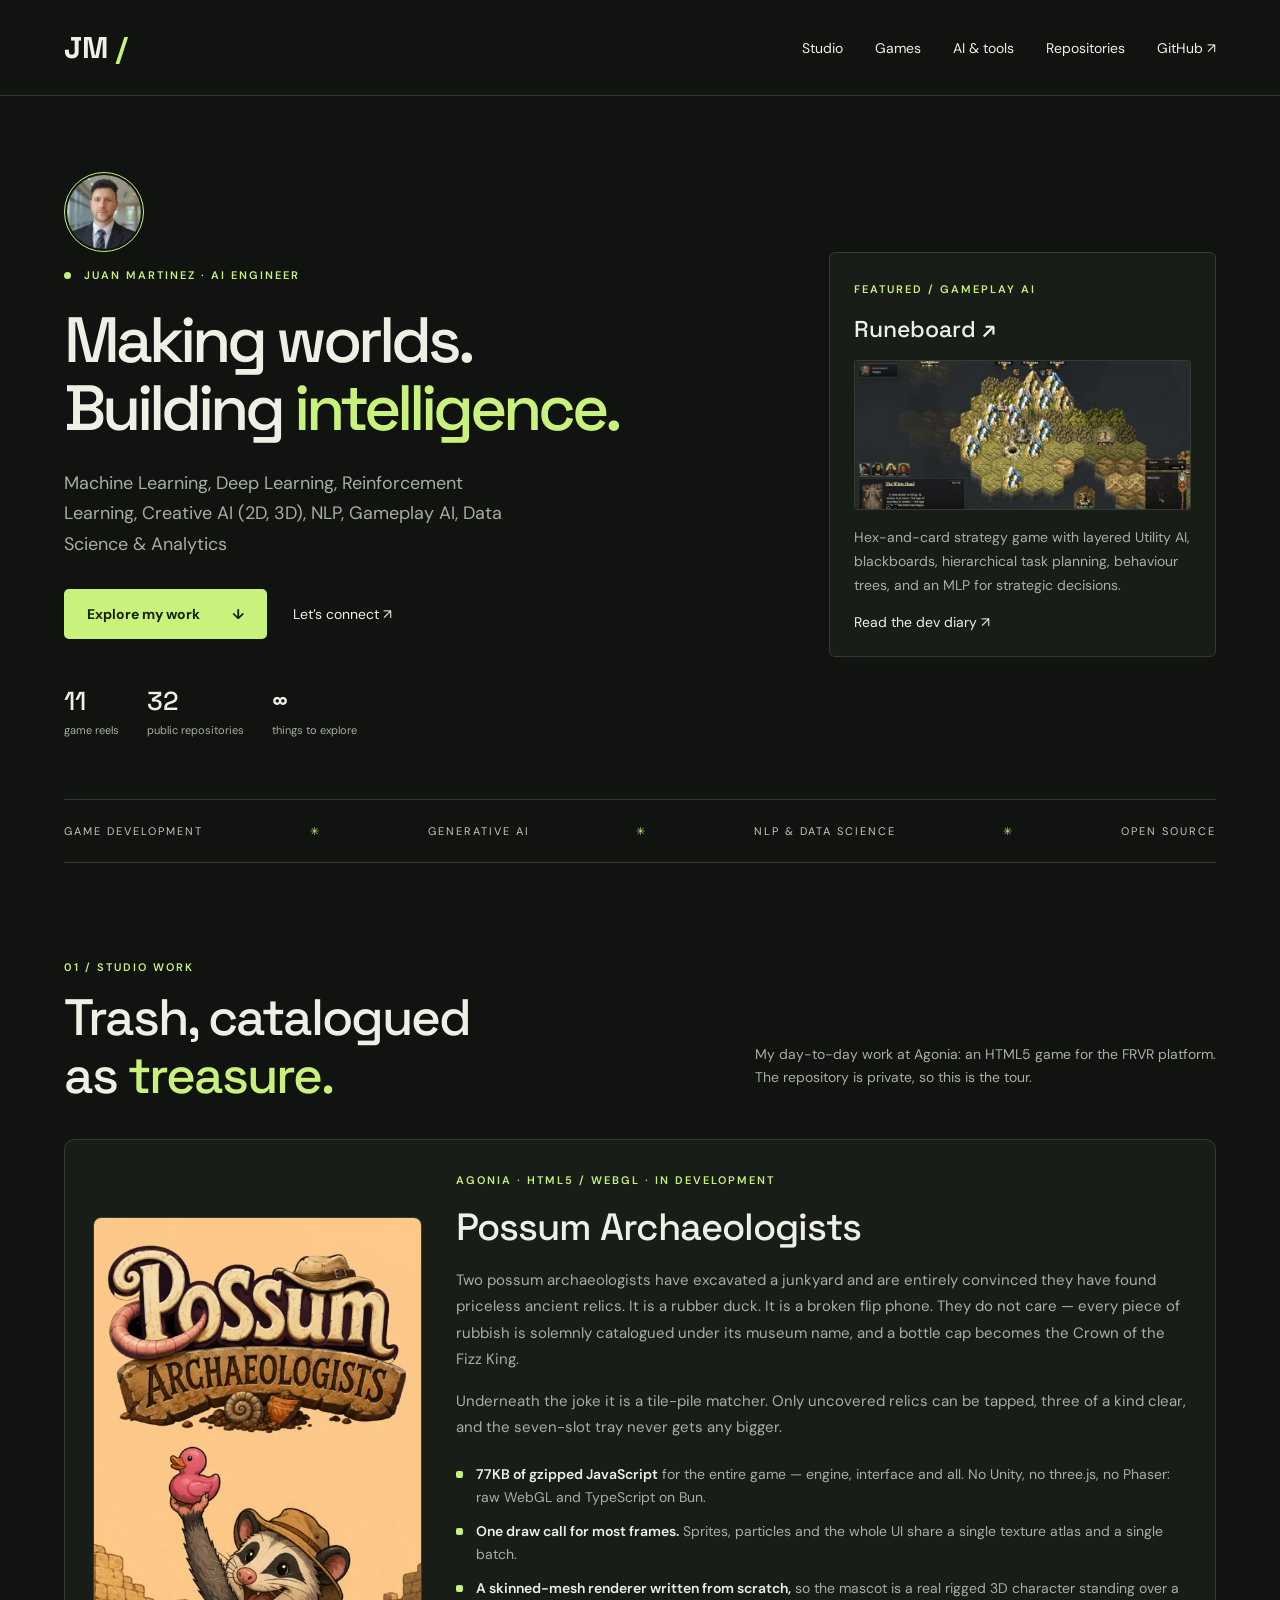
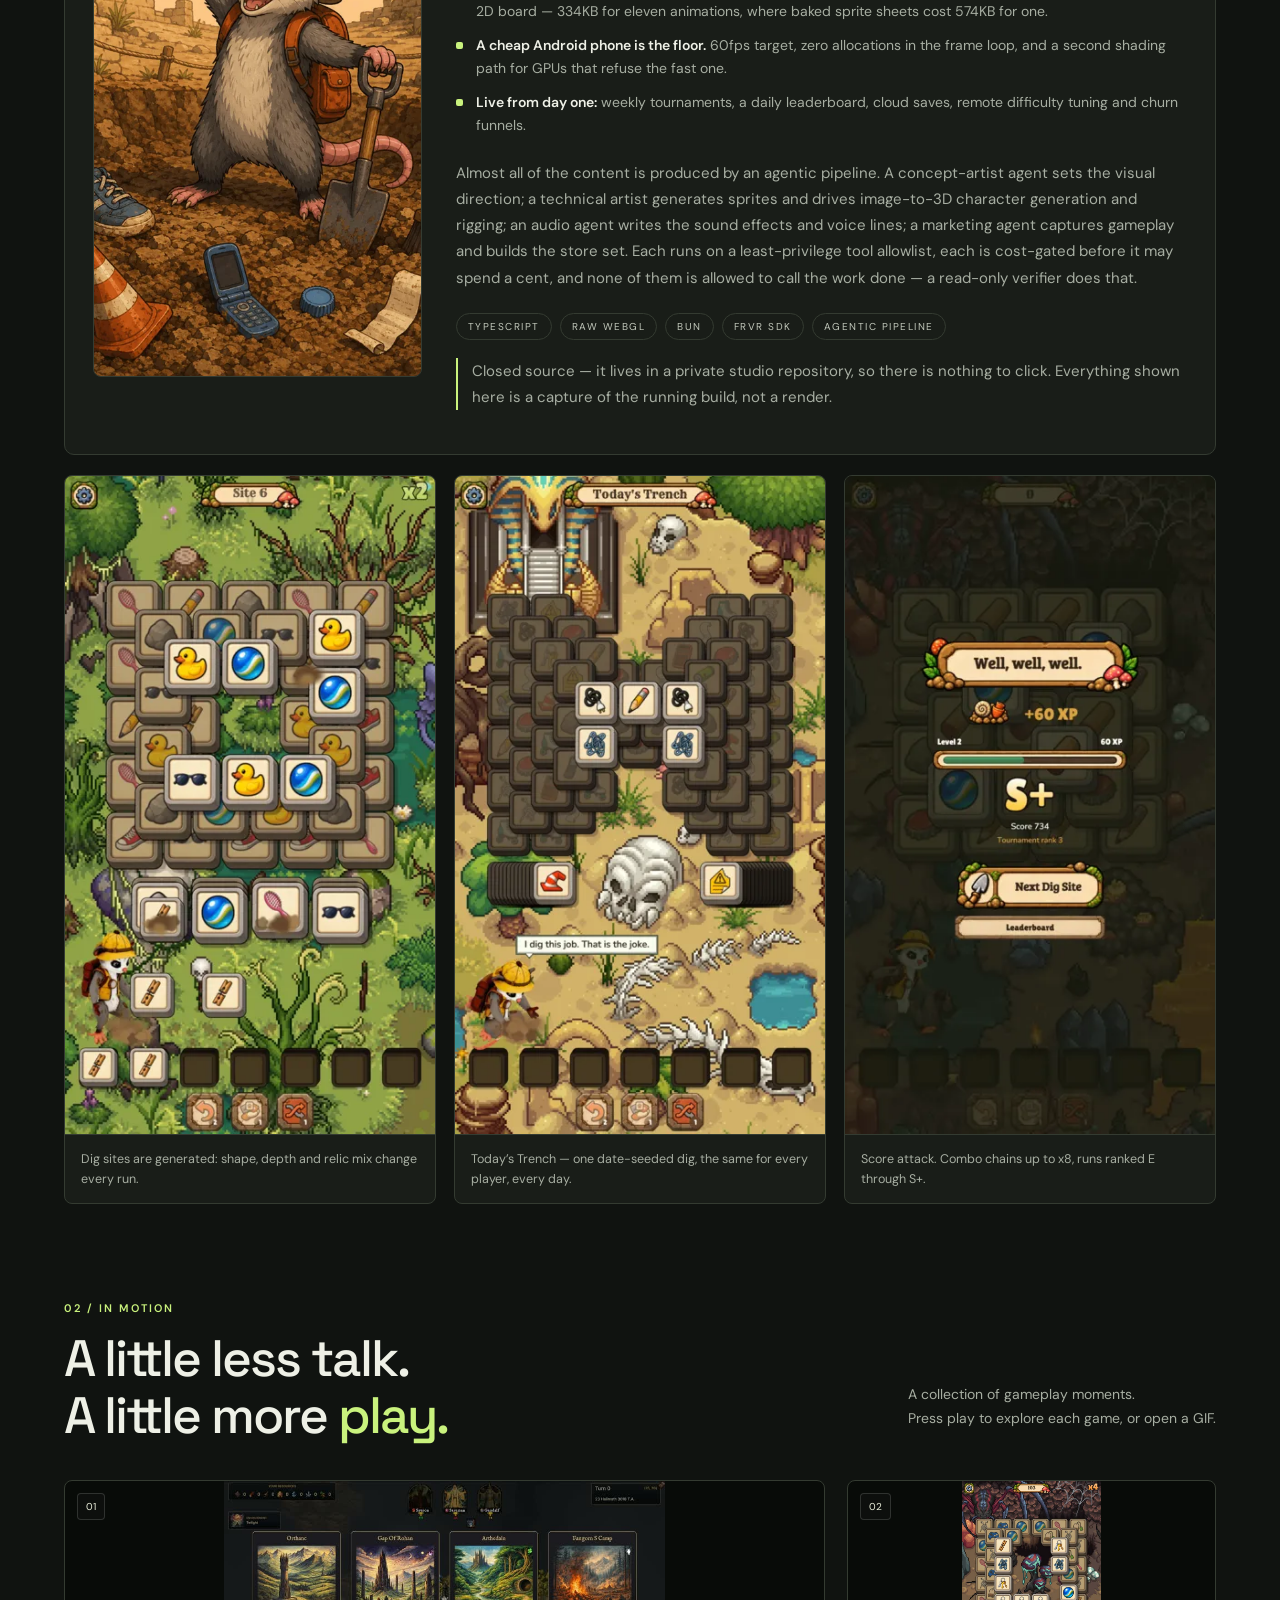
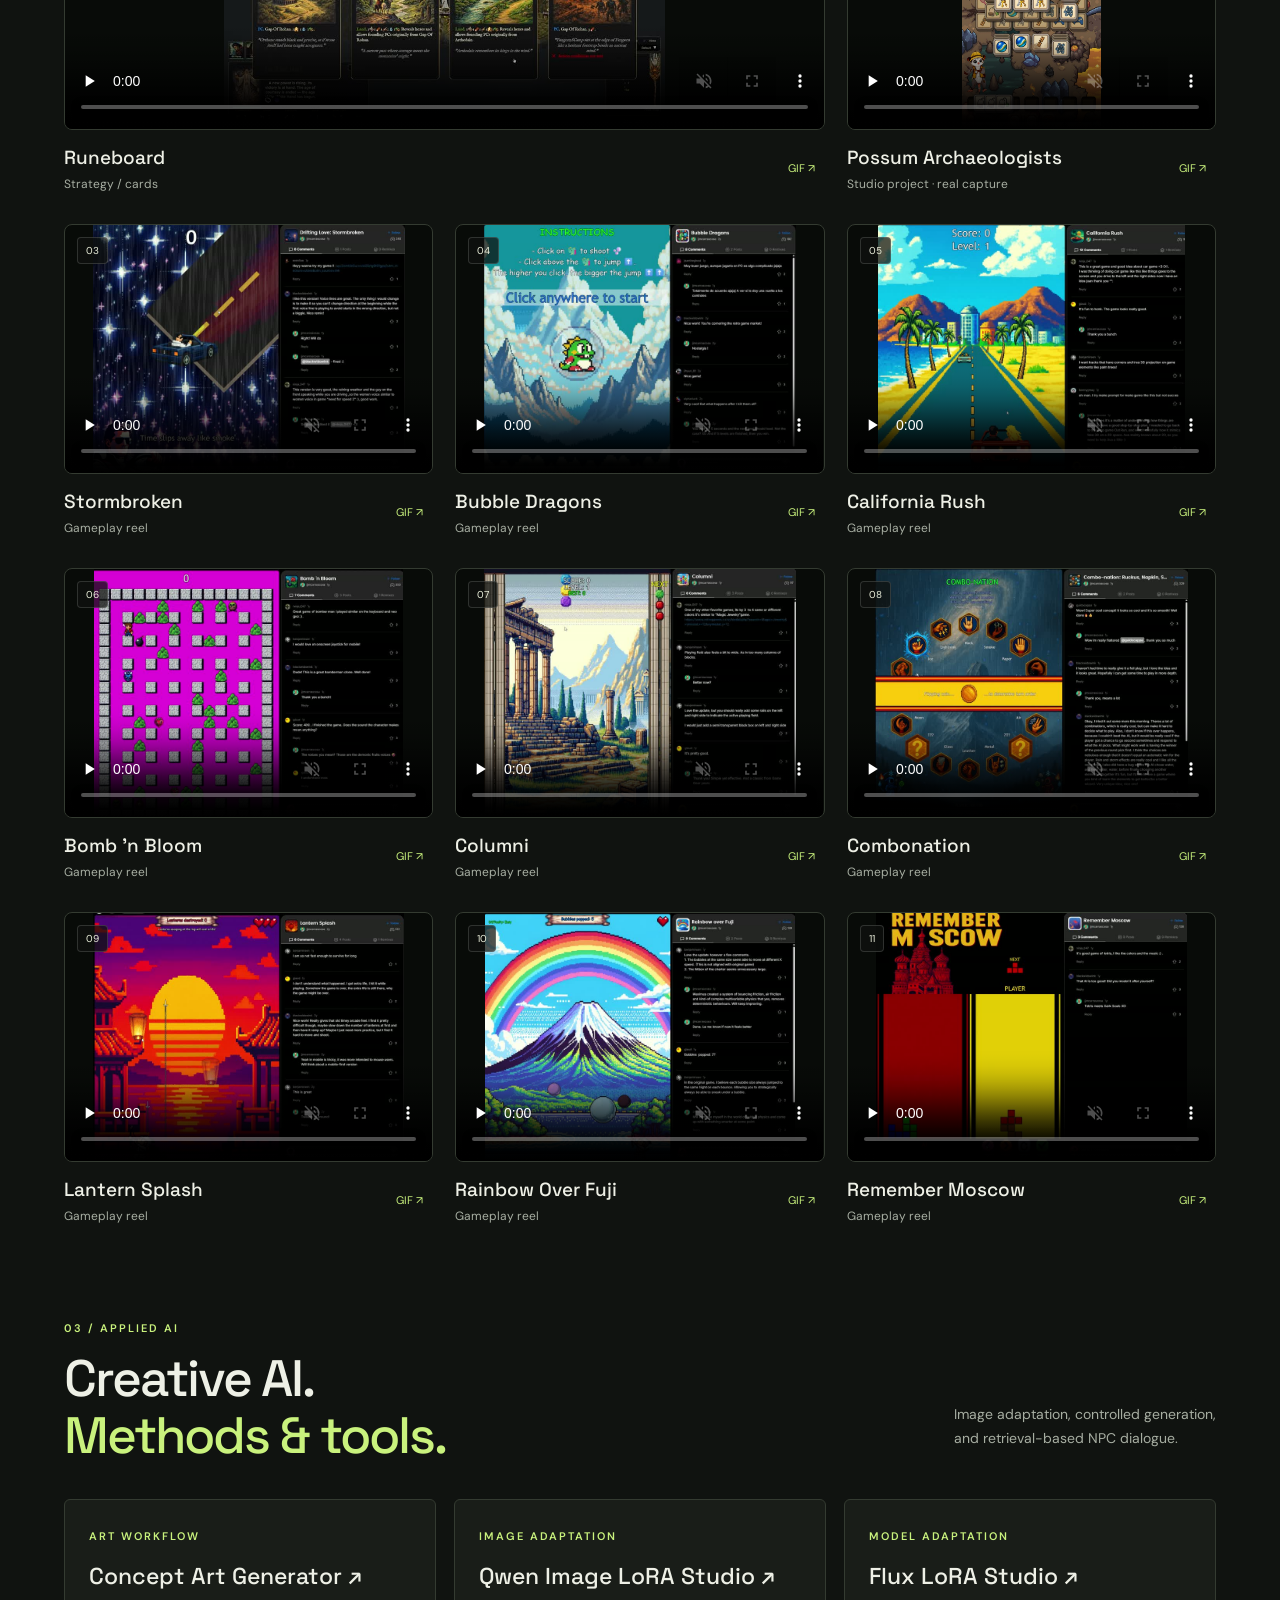
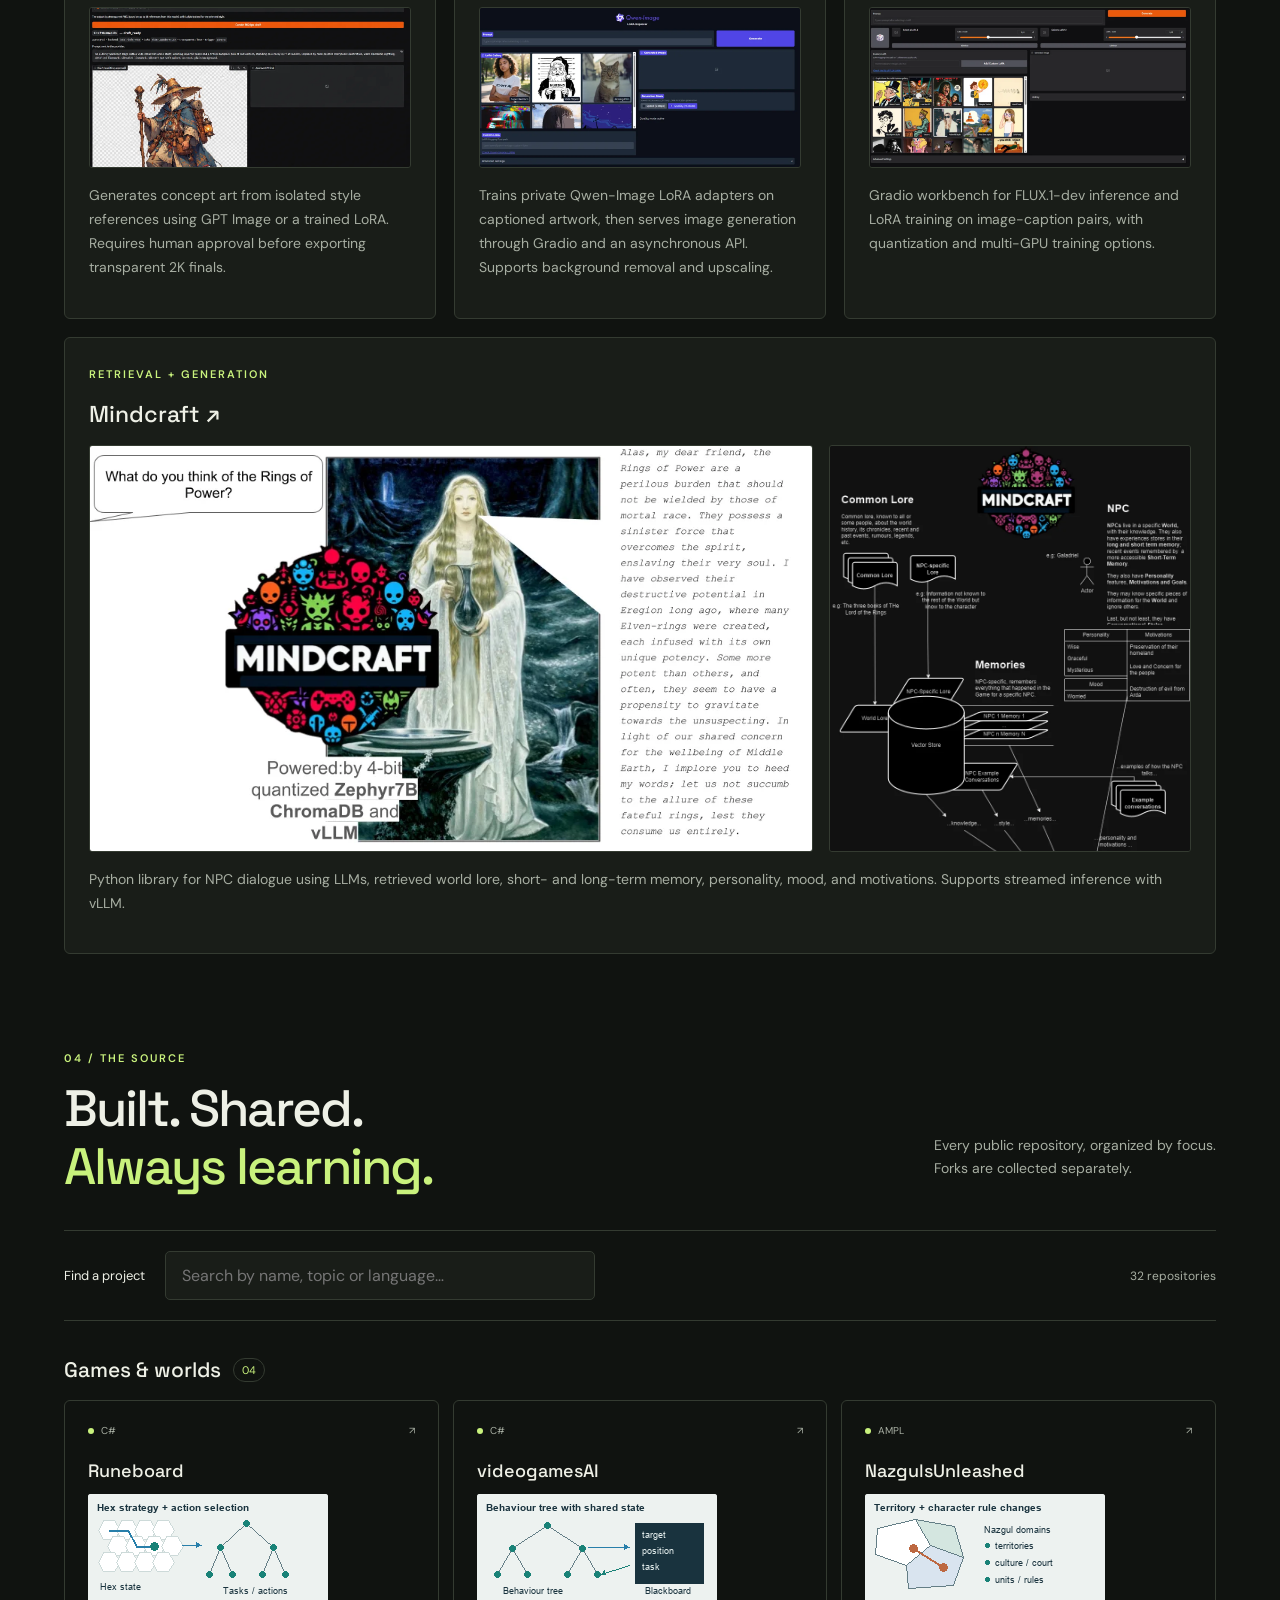
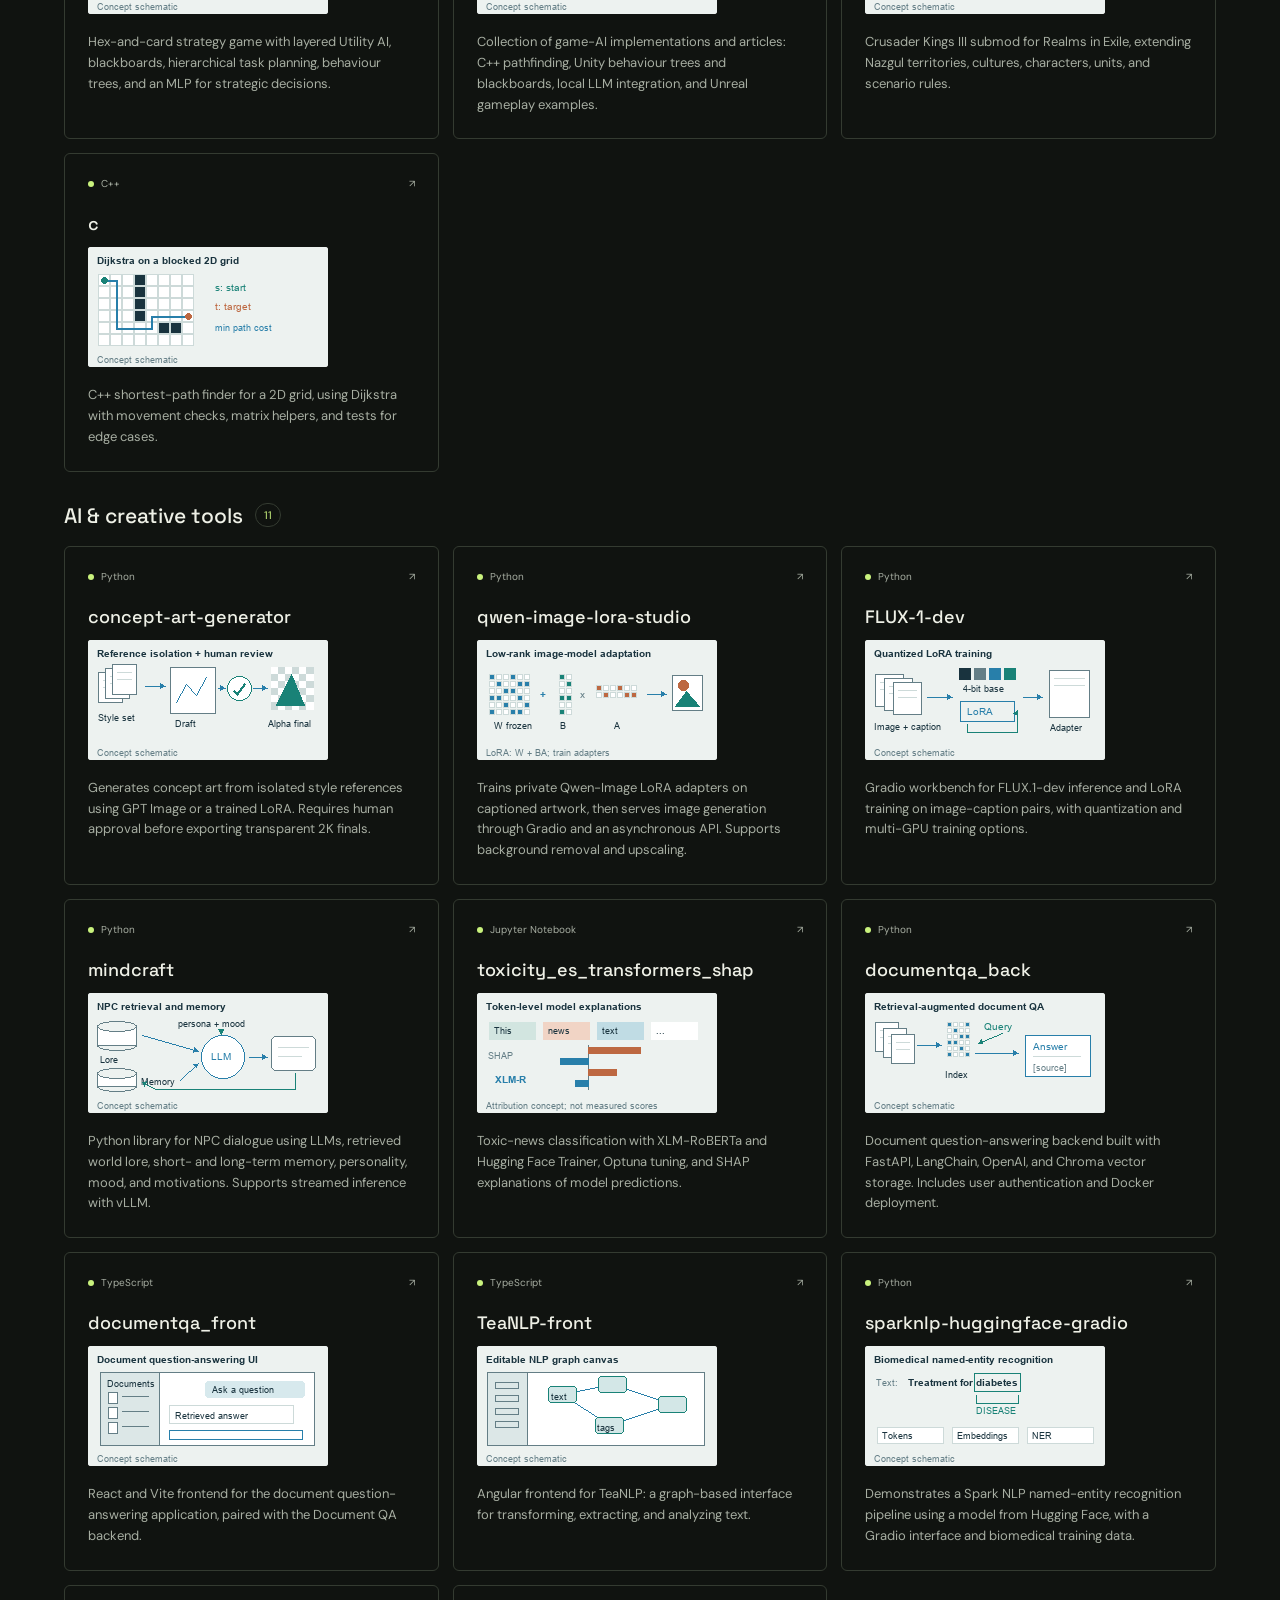
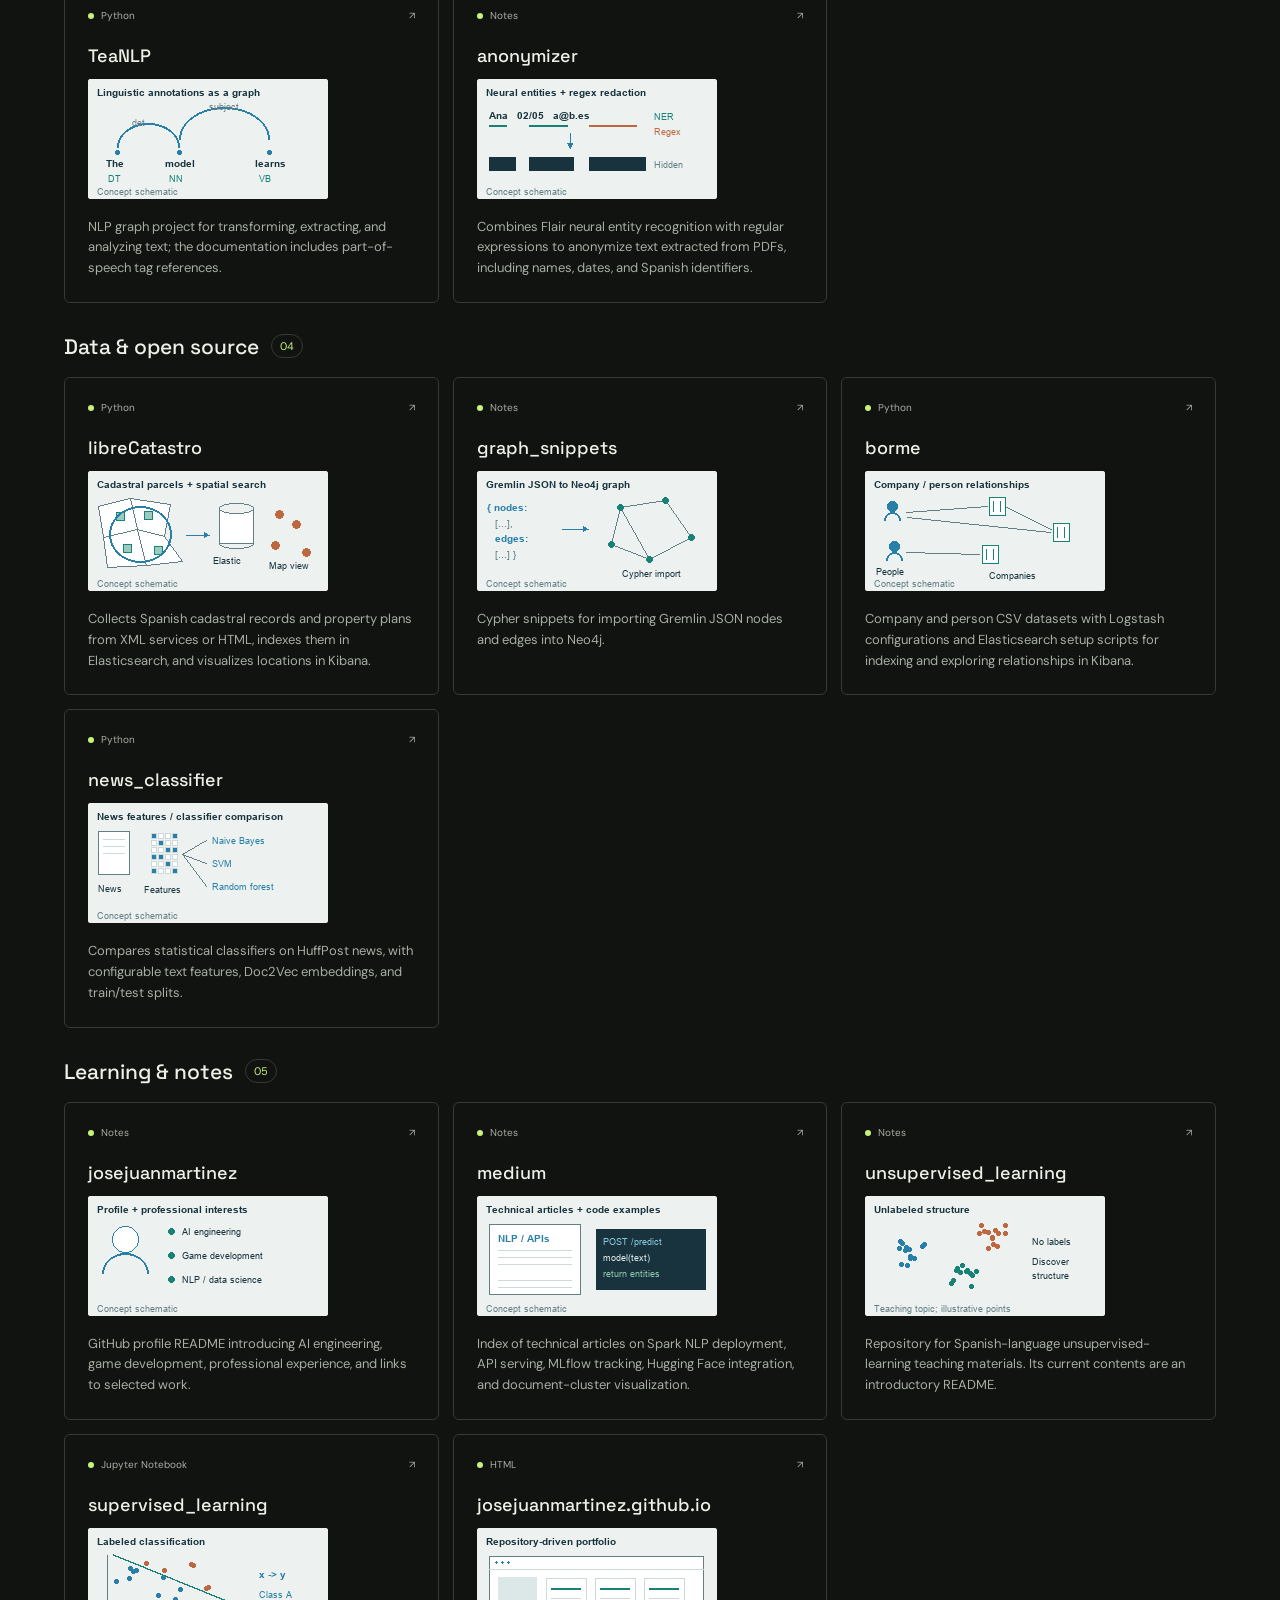
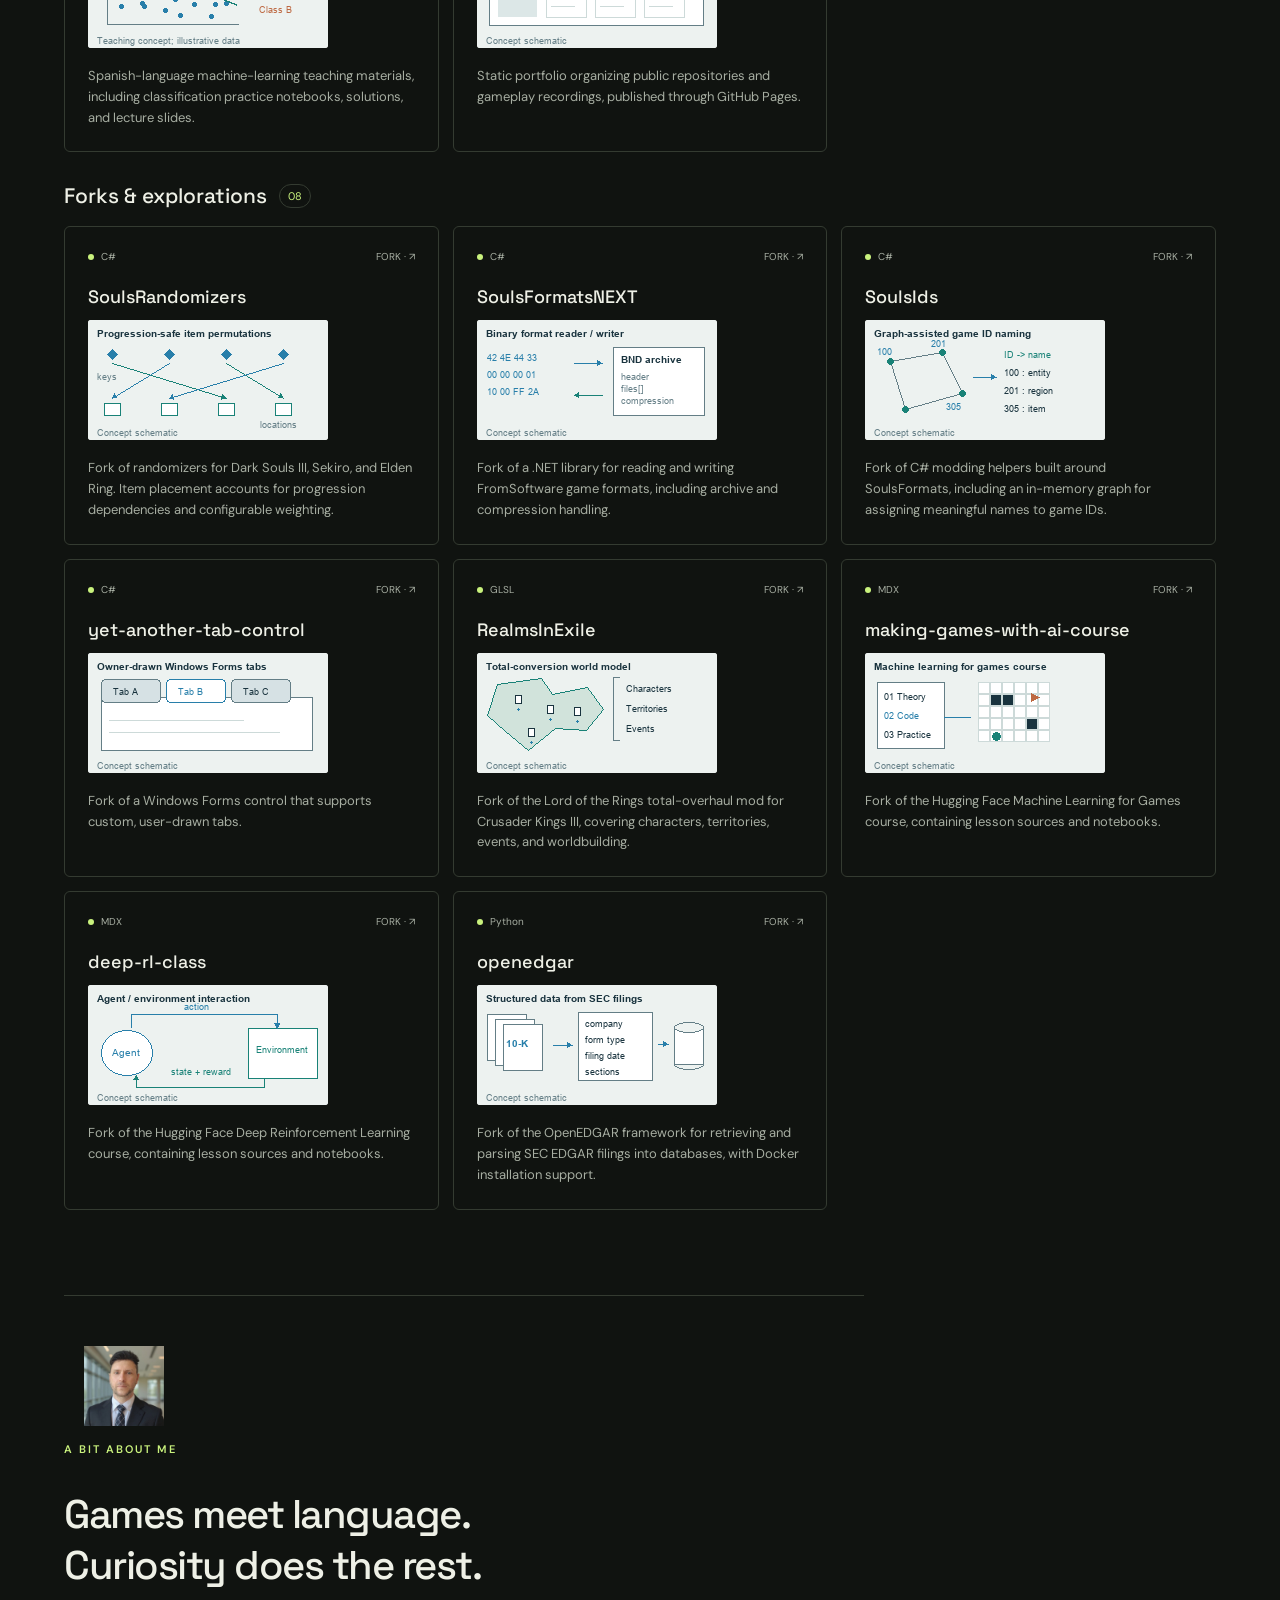
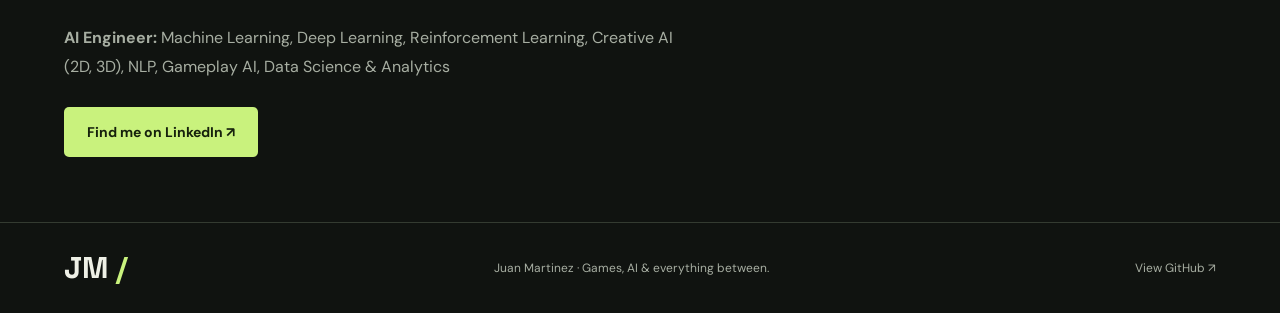
==== index.html @ 88c2027c "Show real captures on the Creative AI cards Replace the 240x120 schematics on the four featured card" ====
<!doctype html><html lang="en"><head><meta charset="utf-8"><meta name="viewport" content="width=device-width,initial-scale=1"><title>Juan Martinez — Games, AI & Creative Tools</title><meta name="description" content="Explore Juan Martinez’s games, AI tools, NLP experiments and open-source projects. Gameplay reels and the complete public repository collection."><meta property="og:title" content="Juan Martinez — Games, AI & Creative Tools"><meta property="og:description" content="Playable ideas. Intelligent systems. A collection of games and open-source experiments."><meta property="og:type" content="website"><meta property="og:url" content="https://josejuanmartinez.github.io/"><meta name="theme-color" content="#101310"><link rel="stylesheet" href="style.css?v=e84e62497d9a"></head><body><a class="skip" href="#main">Skip to content</a><header><a class="wordmark" href="#">JM<span> / </span></a><nav aria-label="Main navigation"><a href="#studio">Studio</a><a href="#games">Games</a><a href="#ai">AI & tools</a><a href="#repositories">Repositories</a><a href="https://github.com/josejuanmartinez">GitHub ↗</a></nav></header><main id="main"><section class="hero"><div class="hero-copy"><img class="hero-portrait" src="assets/juan.jpg" alt="Juan Martinez" width="80" height="80" style="width:80px;height:80px;max-width:80px;object-fit:cover;border-radius:50%" fetchpriority="high"><p class="eyebrow"><span class="dot"></span> JUAN MARTINEZ · AI ENGINEER</p><h1>Making worlds.<br>Building <em>intelligence.</em></h1><p class="intro">Machine Learning, Deep Learning, Reinforcement Learning, Creative AI (2D, 3D), NLP, Gameplay AI, Data Science &amp; Analytics</p><div class="hero-links"><a class="button" href="#games">Explore my work <span>↓</span></a><a class="text-link" href="https://www.linkedin.com/in/jjmcarrascosa/">Let’s connect ↗</a></div><div class="stats"><span><strong>11</strong> game reels</span><span><strong>32</strong> public repositories</span><span><strong>∞</strong> things to explore</span></div></div><a class="hero-project" href="https://josejuanmartinez.github.io/Runeboard/"><span class="eyebrow">FEATURED / GAMEPLAY AI</span><h3>Runeboard &#8599;</h3><img class="project-shot" src="assets/runeboard-featured.jpg" alt="A Runeboard campaign in progress: Orthanc and the mountains of Isengard on the hex map, with the leader journal open" width="800" height="375" style="width:100%;height:150px;max-width:100%;object-fit:cover" loading="lazy"><p>Hex-and-card strategy game with layered Utility AI, blackboards, hierarchical task planning, behaviour trees, and an MLP for strategic decisions.</p><span class="text-link">Read the dev diary &#8599;</span></a></section><div class="ticker" aria-label="Areas of work">GAME DEVELOPMENT <span>✳</span> GENERATIVE AI <span>✳</span> NLP & DATA SCIENCE <span>✳</span> OPEN SOURCE</div><section id="studio"><div class="section-heading"><div><p class="eyebrow">01 / STUDIO WORK</p><h2>Trash, catalogued<br>as <em>treasure.</em></h2></div><p>My day-to-day work at Agonia: an HTML5 game for the FRVR platform.<br>The repository is private, so this is the tour.</p></div><article class="showcase"><img class="showcase-art" src="assets/possumarch-key.webp" alt="Possum Archaeologists key art: a possum in a safari hat holds up a rubber duck beside a shovel in an excavated junkyard" width="640" height="1138" loading="lazy"><div class="showcase-copy"><span class="eyebrow">AGONIA · HTML5 / WEBGL · IN DEVELOPMENT</span><h3>Possum Archaeologists</h3><p>Two possum archaeologists have excavated a junkyard and are entirely convinced they have found priceless ancient relics. It is a rubber duck. It is a broken flip phone. They do not care — every piece of rubbish is solemnly catalogued under its museum name, and a bottle cap becomes the Crown of the Fizz King.</p><p>Underneath the joke it is a tile-pile matcher. Only uncovered relics can be tapped, three of a kind clear, and the seven-slot tray never gets any bigger.</p><ul class="showcase-list"><li><strong>77KB of gzipped JavaScript</strong> for the entire game — engine, interface and all. No Unity, no three.js, no Phaser: raw WebGL and TypeScript on Bun.</li><li><strong>One draw call for most frames.</strong> Sprites, particles and the whole UI share a single texture atlas and a single batch.</li><li><strong>A skinned-mesh renderer written from scratch,</strong> so the mascot is a real rigged 3D character standing over a 2D board — 334KB for eleven animations, where baked sprite sheets cost 574KB for one.</li><li><strong>A cheap Android phone is the floor.</strong> 60fps target, zero allocations in the frame loop, and a second shading path for GPUs that refuse the fast one.</li><li><strong>Live from day one:</strong> weekly tournaments, a daily leaderboard, cloud saves, remote difficulty tuning and churn funnels.</li></ul><p>Almost all of the content is produced by an agentic pipeline. A concept-artist agent sets the visual direction; a technical artist generates sprites and drives image-to-3D character generation and rigging; an audio agent writes the sound effects and voice lines; a marketing agent captures gameplay and builds the store set. Each runs on a least-privilege tool allowlist, each is cost-gated before it may spend a cent, and none of them is allowed to call the work done — a read-only verifier does that.</p><div class="tag-row"><span>TYPESCRIPT</span><span>RAW WEBGL</span><span>BUN</span><span>FRVR SDK</span><span>AGENTIC PIPELINE</span></div><p class="showcase-note">Closed source — it lives in a private studio repository, so there is nothing to click. Everything shown here is a capture of the running build, not a render.</p></div></article><div class="shot-row"><figure class="shot"><img src="assets/possumarch-board.webp" alt="Dig sites are generated: shape, depth and relic mix change every run." width="405" height="720" loading="lazy"><figcaption>Dig sites are generated: shape, depth and relic mix change every run.</figcaption></figure><figure class="shot"><img src="assets/possumarch-trench.webp" alt="Today’s Trench — one date-seeded dig, the same for every player, every day." width="405" height="720" loading="lazy"><figcaption>Today’s Trench — one date-seeded dig, the same for every player, every day.</figcaption></figure><figure class="shot"><img src="assets/possumarch-win.webp" alt="Score attack. Combo chains up to x8, runs ranked E through S+." width="405" height="720" loading="lazy"><figcaption>Score attack. Combo chains up to x8, runs ranked E through S+.</figcaption></figure></div></section><section id="games"><div class="section-heading"><div><p class="eyebrow">02 / IN MOTION</p><h2>A little less talk.<br>A little more <em>play.</em></h2></div><p>A collection of gameplay moments.<br>Press play to explore each game, or open a GIF.</p></div><div class="game-grid"><article class="game-card"><div class="game-media"><video controls muted loop playsinline preload="none" poster="assets/runeboard.jpg" aria-label="Runeboard gameplay"><source src="assets/runeboard.mp4" type="video/mp4"></video><span class="game-number">01</span></div><div class="game-caption"><div><h3>Runeboard</h3><p>Strategy / cards</p></div><a href="assets/runeboard.gif" aria-label="Open Runeboard animated GIF">GIF ↗</a></div></article><article class="game-card"><div class="game-media"><video controls muted loop playsinline preload="none" poster="assets/possum_archaeologists.jpg" aria-label="Possum Archaeologists gameplay"><source src="assets/possum_archaeologists.mp4" type="video/mp4"></video><span class="game-number">02</span></div><div class="game-caption"><div><h3>Possum Archaeologists</h3><p>Studio project · real capture</p></div><a href="assets/possum_archaeologists.gif" aria-label="Open Possum Archaeologists animated GIF">GIF ↗</a></div></article><article class="game-card"><div class="game-media"><video controls muted loop playsinline preload="none" poster="assets/stormbroken.jpg" aria-label="Stormbroken gameplay"><source src="assets/stormbroken.mp4" type="video/mp4"></video><span class="game-number">03</span></div><div class="game-caption"><div><h3>Stormbroken</h3><p>Gameplay reel</p></div><a href="assets/stormbroken.gif" aria-label="Open Stormbroken animated GIF">GIF ↗</a></div></article><article class="game-card"><div class="game-media"><video controls muted loop playsinline preload="none" poster="assets/bubble_dragons.jpg" aria-label="Bubble Dragons gameplay"><source src="assets/bubble_dragons.mp4" type="video/mp4"></video><span class="game-number">04</span></div><div class="game-caption"><div><h3>Bubble Dragons</h3><p>Gameplay reel</p></div><a href="assets/bubble_dragons.gif" aria-label="Open Bubble Dragons animated GIF">GIF ↗</a></div></article><article class="game-card"><div class="game-media"><video controls muted loop playsinline preload="none" poster="assets/california_rush.jpg" aria-label="California Rush gameplay"><source src="assets/california_rush.mp4" type="video/mp4"></video><span class="game-number">05</span></div><div class="game-caption"><div><h3>California Rush</h3><p>Gameplay reel</p></div><a href="assets/california_rush.gif" aria-label="Open California Rush animated GIF">GIF ↗</a></div></article><article class="game-card"><div class="game-media"><video controls muted loop playsinline preload="none" poster="assets/bombnbloom.jpg" aria-label="Bomb ’n Bloom gameplay"><source src="assets/bombnbloom.mp4" type="video/mp4"></video><span class="game-number">06</span></div><div class="game-caption"><div><h3>Bomb ’n Bloom</h3><p>Gameplay reel</p></div><a href="assets/bombnbloom.gif" aria-label="Open Bomb ’n Bloom animated GIF">GIF ↗</a></div></article><article class="game-card"><div class="game-media"><video controls muted loop playsinline preload="none" poster="assets/columni.jpg" aria-label="Columni gameplay"><source src="assets/columni.mp4" type="video/mp4"></video><span class="game-number">07</span></div><div class="game-caption"><div><h3>Columni</h3><p>Gameplay reel</p></div><a href="assets/columni.gif" aria-label="Open Columni animated GIF">GIF ↗</a></div></article><article class="game-card"><div class="game-media"><video controls muted loop playsinline preload="none" poster="assets/combonation.jpg" aria-label="Combonation gameplay"><source src="assets/combonation.mp4" type="video/mp4"></video><span class="game-number">08</span></div><div class="game-caption"><div><h3>Combonation</h3><p>Gameplay reel</p></div><a href="assets/combonation.gif" aria-label="Open Combonation animated GIF">GIF ↗</a></div></article><article class="game-card"><div class="game-media"><video controls muted loop playsinline preload="none" poster="assets/lantern_splash.jpg" aria-label="Lantern Splash gameplay"><source src="assets/lantern_splash.mp4" type="video/mp4"></video><span class="game-number">09</span></div><div class="game-caption"><div><h3>Lantern Splash</h3><p>Gameplay reel</p></div><a href="assets/lantern_splash.gif" aria-label="Open Lantern Splash animated GIF">GIF ↗</a></div></article><article class="game-card"><div class="game-media"><video controls muted loop playsinline preload="none" poster="assets/rainbow_over_fuji.jpg" aria-label="Rainbow Over Fuji gameplay"><source src="assets/rainbow_over_fuji.mp4" type="video/mp4"></video><span class="game-number">10</span></div><div class="game-caption"><div><h3>Rainbow Over Fuji</h3><p>Gameplay reel</p></div><a href="assets/rainbow_over_fuji.gif" aria-label="Open Rainbow Over Fuji animated GIF">GIF ↗</a></div></article><article class="game-card"><div class="game-media"><video controls muted loop playsinline preload="none" poster="assets/remember_moscow.jpg" aria-label="Remember Moscow gameplay"><source src="assets/remember_moscow.mp4" type="video/mp4"></video><span class="game-number">11</span></div><div class="game-caption"><div><h3>Remember Moscow</h3><p>Gameplay reel</p></div><a href="assets/remember_moscow.gif" aria-label="Open Remember Moscow animated GIF">GIF ↗</a></div></article></div></section><section id="ai"><div class="section-heading"><div><p class="eyebrow">03 / APPLIED AI</p><h2>Creative AI.<br><em>Methods &amp; tools.</em></h2></div><p>Image adaptation, controlled generation,<br>and retrieval-based NPC dialogue.</p></div><div class="method-grid"><a class="method-card" href="https://github.com/josejuanmartinez/concept-art-generator"><span class="eyebrow">ART WORKFLOW</span><h3>Concept Art Generator &#8599;</h3><img class="project-shot shot-center" src="assets/concept-art-generator.webp" alt="Concept Art Generator: an elderly wanderer mage draft awaits human approval before the transparent 2K final is unlocked" width="1200" height="1200" loading="lazy"><p>Generates concept art from isolated style references using GPT Image or a trained LoRA. Requires human approval before exporting transparent 2K finals.</p></a><a class="method-card" href="https://github.com/josejuanmartinez/qwen-image-lora-studio"><span class="eyebrow">IMAGE ADAPTATION</span><h3>Qwen Image LoRA Studio &#8599;</h3><img class="project-shot" src="assets/qwen-lora-studio.webp" alt="Qwen-Image LoRA Explorer: prompt box, LoRA gallery, custom LoRA path, speed/quality mode and the generated image panel" width="1200" height="575" loading="lazy"><p>Trains private Qwen-Image LoRA adapters on captioned artwork, then serves image generation through Gradio and an asynchronous API. Supports background removal and upscaling.</p></a><a class="method-card" href="https://github.com/josejuanmartinez/FLUX-1-dev"><span class="eyebrow">MODEL ADAPTATION</span><h3>Flux LoRA Studio &#8599;</h3><img class="project-shot" src="assets/flux-lora-studio.webp" alt="Flux LoRA Studio: two LoRA slots with scale sliders, a custom LoRA field, the LoRA Explorer gallery and the generated image panel" width="1200" height="586" loading="lazy"><p>Gradio workbench for FLUX.1-dev inference and LoRA training on image-caption pairs, with quantization and multi-GPU training options.</p></a><a class="method-card method-card--wide" href="https://github.com/josejuanmartinez/mindcraft"><span class="eyebrow">RETRIEVAL + GENERATION</span><h3>Mindcraft &#8599;</h3><div class="shot-pair"><img class="project-shot" src="assets/mindcraft-galadriel.webp" alt="Galadriel answers “What do you think of the Rings of Power?” in character, powered by 4-bit quantized Zephyr 7B, ChromaDB and vLLM" width="960" height="540" loading="lazy"><span class="shot-fill"><img class="project-shot" src="assets/mindcraft-architecture.webp" alt="Mindcraft architecture: world lore, NPC-specific lore, memories and example conversations flow from a vector store into the prompt; player feedback feeds supervised finetuning" width="806" height="1315" loading="lazy"></span></div><p>Python library for NPC dialogue using LLMs, retrieved world lore, short- and long-term memory, personality, mood, and motivations. Supports streamed inference with vLLM.</p></a></div></section><section id="repositories"><div class="section-heading"><div><p class="eyebrow">04 / THE SOURCE</p><h2>Built. Shared.<br><em>Always learning.</em></h2></div><p>Every public repository, organized by focus.<br>Forks are collected separately.</p></div><div class="search-bar"><label for="search">Find a project</label><input type="search" id="search" placeholder="Search by name, topic or language…"><span id="result-count" role="status" aria-live="polite">32 repositories</span></div><section class="repo-section"><div class="section-title"><h3>Games & worlds</h3><span>04</span></div><div class="repo-grid"><a class="repo-card" href="https://github.com/josejuanmartinez/Runeboard" data-search="Runeboard Hex-and-card strategy game with layered Utility AI, blackboards, hierarchical task planning, behaviour trees, and an MLP for strategic decisions. C#"><div class="repo-top"><span class="language">C#</span><span>↗</span></div><h4>Runeboard</h4><img class="project-diagram" src="assets/figures/Runeboard.png" alt="A route on a hex map is paired with hierarchical task decomposition into possible game actions." loading="lazy" width="240" height="120" style="width:240px;height:120px;max-width:100%;object-fit:contain"><p>Hex-and-card strategy game with layered Utility AI, blackboards, hierarchical task planning, behaviour trees, and an MLP for strategic decisions.</p></a><a class="repo-card" href="https://github.com/josejuanmartinez/videogamesAI" data-search="videogamesAI Collection of game-AI implementations and articles: C++ pathfinding, Unity behaviour trees and blackboards, local LLM integration, and Unreal gameplay examples. C#"><div class="repo-top"><span class="language">C#</span><span>↗</span></div><h4>videogamesAI</h4><img class="project-diagram" src="assets/figures/videogamesAI.png" alt="A branching behaviour tree reads from and writes to a blackboard of shared game state." loading="lazy" width="240" height="120" style="width:240px;height:120px;max-width:100%;object-fit:contain"><p>Collection of game-AI implementations and articles: C++ pathfinding, Unity behaviour trees and blackboards, local LLM integration, and Unreal gameplay examples.</p></a><a class="repo-card" href="https://github.com/josejuanmartinez/NazgulsUnleashed" data-search="NazgulsUnleashed Crusader Kings III submod for Realms in Exile, extending Nazgul territories, cultures, characters, units, and scenario rules. AMPL"><div class="repo-top"><span class="language">AMPL</span><span>↗</span></div><h4>NazgulsUnleashed</h4><img class="project-diagram" src="assets/figures/NazgulsUnleashed.png" alt="Adjacent territories and ruler locations accompany the submod’s documented culture, court, unit, and rule changes." loading="lazy" width="240" height="120" style="width:240px;height:120px;max-width:100%;object-fit:contain"><p>Crusader Kings III submod for Realms in Exile, extending Nazgul territories, cultures, characters, units, and scenario rules.</p></a><a class="repo-card" href="https://github.com/josejuanmartinez/c" data-search="c C++ shortest-path finder for a 2D grid, using Dijkstra with movement checks, matrix helpers, and tests for edge cases. C++"><div class="repo-top"><span class="language">C++</span><span>↗</span></div><h4>c</h4><img class="project-diagram" src="assets/figures/c.png" alt="A highlighted shortest route navigates around blocked cells in a two-dimensional grid." loading="lazy" width="240" height="120" style="width:240px;height:120px;max-width:100%;object-fit:contain"><p>C++ shortest-path finder for a 2D grid, using Dijkstra with movement checks, matrix helpers, and tests for edge cases.</p></a></div></section><section class="repo-section"><div class="section-title"><h3>AI & creative tools</h3><span>11</span></div><div class="repo-grid"><a class="repo-card" href="https://github.com/josejuanmartinez/concept-art-generator" data-search="concept-art-generator Generates concept art from isolated style references using GPT Image or a trained LoRA. Requires human approval before exporting transparent 2K finals. Python"><div class="repo-top"><span class="language">Python</span><span>↗</span></div><h4>concept-art-generator</h4><img class="project-diagram" src="assets/figures/concept-art-generator.png" alt="Separate style references feed a draft; a human approval gate precedes a transparent image export." loading="lazy" width="240" height="120" style="width:240px;height:120px;max-width:100%;object-fit:contain"><p>Generates concept art from isolated style references using GPT Image or a trained LoRA. Requires human approval before exporting transparent 2K finals.</p></a><a class="repo-card" href="https://github.com/josejuanmartinez/qwen-image-lora-studio" data-search="qwen-image-lora-studio Trains private Qwen-Image LoRA adapters on captioned artwork, then serves image generation through Gradio and an asynchronous API. Supports background removal and upscaling. Python"><div class="repo-top"><span class="language">Python</span><span>↗</span></div><h4>qwen-image-lora-studio</h4><img class="project-diagram" src="assets/figures/qwen-image-lora-studio.png" alt="A frozen weight matrix plus two thin trainable matrices illustrates LoRA adaptation for Qwen image generation." loading="lazy" width="240" height="120" style="width:240px;height:120px;max-width:100%;object-fit:contain"><p>Trains private Qwen-Image LoRA adapters on captioned artwork, then serves image generation through Gradio and an asynchronous API. Supports background removal and upscaling.</p></a><a class="repo-card" href="https://github.com/josejuanmartinez/FLUX-1-dev" data-search="FLUX-1-dev Gradio workbench for FLUX.1-dev inference and LoRA training on image-caption pairs, with quantization and multi-GPU training options. Python"><div class="repo-top"><span class="language">Python</span><span>↗</span></div><h4>FLUX-1-dev</h4><img class="project-diagram" src="assets/figures/FLUX-1-dev.png" alt="Captioned images train a small LoRA adapter around a quantized FLUX base model; a feedback arrow denotes training." loading="lazy" width="240" height="120" style="width:240px;height:120px;max-width:100%;object-fit:contain"><p>Gradio workbench for FLUX.1-dev inference and LoRA training on image-caption pairs, with quantization and multi-GPU training options.</p></a><a class="repo-card" href="https://github.com/josejuanmartinez/mindcraft" data-search="mindcraft Python library for NPC dialogue using LLMs, retrieved world lore, short- and long-term memory, personality, mood, and motivations. Supports streamed inference with vLLM. Python"><div class="repo-top"><span class="language">Python</span><span>↗</span></div><h4>mindcraft</h4><img class="project-diagram" src="assets/figures/mindcraft.png" alt="World lore and character memory supply context to an LLM; personality conditions dialogue and interaction feeds memory." loading="lazy" width="240" height="120" style="width:240px;height:120px;max-width:100%;object-fit:contain"><p>Python library for NPC dialogue using LLMs, retrieved world lore, short- and long-term memory, personality, mood, and motivations. Supports streamed inference with vLLM.</p></a><a class="repo-card" href="https://github.com/josejuanmartinez/toxicity_es_transformers_shap" data-search="toxicity_es_transformers_shap Toxic-news classification with XLM-RoBERTa and Hugging Face Trainer, Optuna tuning, and SHAP explanations of model predictions. Jupyter Notebook"><div class="repo-top"><span class="language">Jupyter Notebook</span><span>↗</span></div><h4>toxicity_es_transformers_shap</h4><img class="project-diagram" src="assets/figures/toxicity_es_transformers_shap.png" alt="Highlighted text tokens align with signed SHAP attribution bars around a neutral baseline; bars are conceptual, not benchmark results." loading="lazy" width="240" height="120" style="width:240px;height:120px;max-width:100%;object-fit:contain"><p>Toxic-news classification with XLM-RoBERTa and Hugging Face Trainer, Optuna tuning, and SHAP explanations of model predictions.</p></a><a class="repo-card" href="https://github.com/josejuanmartinez/documentqa_back" data-search="documentqa_back Document question-answering backend built with FastAPI, LangChain, OpenAI, and Chroma vector storage. Includes user authentication and Docker deployment. Python"><div class="repo-top"><span class="language">Python</span><span>↗</span></div><h4>documentqa_back</h4><img class="project-diagram" src="assets/figures/documentqa_back.png" alt="Document chunks populate a vector index; a question retrieves context for a source-grounded answer." loading="lazy" width="240" height="120" style="width:240px;height:120px;max-width:100%;object-fit:contain"><p>Document question-answering backend built with FastAPI, LangChain, OpenAI, and Chroma vector storage. Includes user authentication and Docker deployment.</p></a><a class="repo-card" href="https://github.com/josejuanmartinez/documentqa_front" data-search="documentqa_front React and Vite frontend for the document question-answering application, paired with the Document QA backend. TypeScript"><div class="repo-top"><span class="language">TypeScript</span><span>↗</span></div><h4>documentqa_front</h4><img class="project-diagram" src="assets/figures/documentqa_front.png" alt="A compact client interface separates document selection from question entry and returned answers." loading="lazy" width="240" height="120" style="width:240px;height:120px;max-width:100%;object-fit:contain"><p>React and Vite frontend for the document question-answering application, paired with the Document QA backend.</p></a><a class="repo-card" href="https://github.com/josejuanmartinez/TeaNLP-front" data-search="TeaNLP-front Angular frontend for TeaNLP: a graph-based interface for transforming, extracting, and analyzing text. TypeScript"><div class="repo-top"><span class="language">TypeScript</span><span>↗</span></div><h4>TeaNLP-front</h4><img class="project-diagram" src="assets/figures/TeaNLP-front.png" alt="An editor palette and node canvas illustrate the Angular frontend for composing NLP graph workflows." loading="lazy" width="240" height="120" style="width:240px;height:120px;max-width:100%;object-fit:contain"><p>Angular frontend for TeaNLP: a graph-based interface for transforming, extracting, and analyzing text.</p></a><a class="repo-card" href="https://github.com/josejuanmartinez/sparknlp-huggingface-gradio" data-search="sparknlp-huggingface-gradio Demonstrates a Spark NLP named-entity recognition pipeline using a model from Hugging Face, with a Gradio interface and biomedical training data. Python"><div class="repo-top"><span class="language">Python</span><span>↗</span></div><h4>sparknlp-huggingface-gradio</h4><img class="project-diagram" src="assets/figures/sparknlp-huggingface-gradio.png" alt="A disease mention is highlighted in biomedical text above the tokenizer, embedding, and named-entity stages." loading="lazy" width="240" height="120" style="width:240px;height:120px;max-width:100%;object-fit:contain"><p>Demonstrates a Spark NLP named-entity recognition pipeline using a model from Hugging Face, with a Gradio interface and biomedical training data.</p></a><a class="repo-card" href="https://github.com/josejuanmartinez/TeaNLP" data-search="TeaNLP NLP graph project for transforming, extracting, and analyzing text; the documentation includes part-of-speech tag references. Python"><div class="repo-top"><span class="language">Python</span><span>↗</span></div><h4>TeaNLP</h4><img class="project-diagram" src="assets/figures/TeaNLP.png" alt="A sample sentence carries part-of-speech tags and grammatical links, illustrating structured NLP annotations." loading="lazy" width="240" height="120" style="width:240px;height:120px;max-width:100%;object-fit:contain"><p>NLP graph project for transforming, extracting, and analyzing text; the documentation includes part-of-speech tag references.</p></a><a class="repo-card" href="https://github.com/josejuanmartinez/anonymizer" data-search="anonymizer Combines Flair neural entity recognition with regular expressions to anonymize text extracted from PDFs, including names, dates, and Spanish identifiers. Notes"><div class="repo-top"><span class="language">Notes</span><span>↗</span></div><h4>anonymizer</h4><img class="project-diagram" src="assets/figures/anonymizer.png" alt="Neural recognition identifies names and dates while regex detects an email; the output masks those text spans." loading="lazy" width="240" height="120" style="width:240px;height:120px;max-width:100%;object-fit:contain"><p>Combines Flair neural entity recognition with regular expressions to anonymize text extracted from PDFs, including names, dates, and Spanish identifiers.</p></a></div></section><section class="repo-section"><div class="section-title"><h3>Data & open source</h3><span>04</span></div><div class="repo-grid"><a class="repo-card" href="https://github.com/josejuanmartinez/libreCatastro" data-search="libreCatastro Collects Spanish cadastral records and property plans from XML services or HTML, indexes them in Elasticsearch, and visualizes locations in Kibana. Python"><div class="repo-top"><span class="language">Python</span><span>↗</span></div><h4>libreCatastro</h4><img class="project-diagram" src="assets/figures/libreCatastro.png" alt="Property parcels and a spatial query connect cadastral records to an index and geographic visualization." loading="lazy" width="240" height="120" style="width:240px;height:120px;max-width:100%;object-fit:contain"><p>Collects Spanish cadastral records and property plans from XML services or HTML, indexes them in Elasticsearch, and visualizes locations in Kibana.</p></a><a class="repo-card" href="https://github.com/josejuanmartinez/graph_snippets" data-search="graph_snippets Cypher snippets for importing Gremlin JSON nodes and edges into Neo4j. Notes"><div class="repo-top"><span class="language">Notes</span><span>↗</span></div><h4>graph_snippets</h4><img class="project-diagram" src="assets/figures/graph_snippets.png" alt="A JSON node-and-edge structure maps into a connected property graph through Cypher imports." loading="lazy" width="240" height="120" style="width:240px;height:120px;max-width:100%;object-fit:contain"><p>Cypher snippets for importing Gremlin JSON nodes and edges into Neo4j.</p></a><a class="repo-card" href="https://github.com/josejuanmartinez/borme" data-search="borme Company and person CSV datasets with Logstash configurations and Elasticsearch setup scripts for indexing and exploring relationships in Kibana. Python"><div class="repo-top"><span class="language">Python</span><span>↗</span></div><h4>borme</h4><img class="project-diagram" src="assets/figures/borme.png" alt="A bipartite-style network shows people linked to companies, the relationships explored after CSV ingestion." loading="lazy" width="240" height="120" style="width:240px;height:120px;max-width:100%;object-fit:contain"><p>Company and person CSV datasets with Logstash configurations and Elasticsearch setup scripts for indexing and exploring relationships in Kibana.</p></a><a class="repo-card" href="https://github.com/josejuanmartinez/news_classifier" data-search="news_classifier Compares statistical classifiers on HuffPost news, with configurable text features, Doc2Vec embeddings, and train/test splits. Python"><div class="repo-top"><span class="language">Python</span><span>↗</span></div><h4>news_classifier</h4><img class="project-diagram" src="assets/figures/news_classifier.png" alt="News becomes a feature matrix shared by alternative classifiers; no comparative accuracy is fabricated." loading="lazy" width="240" height="120" style="width:240px;height:120px;max-width:100%;object-fit:contain"><p>Compares statistical classifiers on HuffPost news, with configurable text features, Doc2Vec embeddings, and train/test splits.</p></a></div></section><section class="repo-section"><div class="section-title"><h3>Learning & notes</h3><span>05</span></div><div class="repo-grid"><a class="repo-card" href="https://github.com/josejuanmartinez/josejuanmartinez" data-search="josejuanmartinez GitHub profile README introducing AI engineering, game development, professional experience, and links to selected work. Notes"><div class="repo-top"><span class="language">Notes</span><span>↗</span></div><h4>josejuanmartinez</h4><img class="project-diagram" src="assets/figures/josejuanmartinez.png" alt="A profile symbol accompanies the documented areas of professional work." loading="lazy" width="240" height="120" style="width:240px;height:120px;max-width:100%;object-fit:contain"><p>GitHub profile README introducing AI engineering, game development, professional experience, and links to selected work.</p></a><a class="repo-card" href="https://github.com/josejuanmartinez/medium" data-search="medium Index of technical articles on Spark NLP deployment, API serving, MLflow tracking, Hugging Face integration, and document-cluster visualization. Notes"><div class="repo-top"><span class="language">Notes</span><span>↗</span></div><h4>medium</h4><img class="project-diagram" src="assets/figures/medium.png" alt="An article page sits beside a small serving-code excerpt, representing the repository’s technical writing index." loading="lazy" width="240" height="120" style="width:240px;height:120px;max-width:100%;object-fit:contain"><p>Index of technical articles on Spark NLP deployment, API serving, MLflow tracking, Hugging Face integration, and document-cluster visualization.</p></a><a class="repo-card" href="https://github.com/josejuanmartinez/unsupervised_learning" data-search="unsupervised_learning Repository for Spanish-language unsupervised-learning teaching materials. Its current contents are an introductory README. Notes"><div class="repo-top"><span class="language">Notes</span><span>↗</span></div><h4>unsupervised_learning</h4><img class="project-diagram" src="assets/figures/unsupervised_learning.png" alt="Three unlabeled point clouds illustrate the teaching topic of discovering structure; no experiment results are claimed." loading="lazy" width="240" height="120" style="width:240px;height:120px;max-width:100%;object-fit:contain"><p>Repository for Spanish-language unsupervised-learning teaching materials. Its current contents are an introductory README.</p></a><a class="repo-card" href="https://github.com/josejuanmartinez/supervised_learning" data-search="supervised_learning Spanish-language machine-learning teaching materials, including classification practice notebooks, solutions, and lecture slides. Jupyter Notebook"><div class="repo-top"><span class="language">Jupyter Notebook</span><span>↗</span></div><h4>supervised_learning</h4><img class="project-diagram" src="assets/figures/supervised_learning.png" alt="Labeled points and a separating boundary illustrate supervised classification practice, not measured model performance." loading="lazy" width="240" height="120" style="width:240px;height:120px;max-width:100%;object-fit:contain"><p>Spanish-language machine-learning teaching materials, including classification practice notebooks, solutions, and lecture slides.</p></a><a class="repo-card" href="https://github.com/josejuanmartinez/josejuanmartinez.github.io" data-search="josejuanmartinez.github.io Static portfolio organizing public repositories and gameplay recordings, published through GitHub Pages. HTML"><div class="repo-top"><span class="language">HTML</span><span>↗</span></div><h4>josejuanmartinez.github.io</h4><img class="project-diagram" src="assets/figures/josejuanmartinez.github.io.png" alt="A miniature browser contains a personal introduction and a grid of repository cards." loading="lazy" width="240" height="120" style="width:240px;height:120px;max-width:100%;object-fit:contain"><p>Static portfolio organizing public repositories and gameplay recordings, published through GitHub Pages.</p></a></div></section><section class="repo-section"><div class="section-title"><h3>Forks & explorations</h3><span>08</span></div><div class="repo-grid"><a class="repo-card" href="https://github.com/josejuanmartinez/SoulsRandomizers" data-search="SoulsRandomizers Fork of randomizers for Dark Souls III, Sekiro, and Elden Ring. Item placement accounts for progression dependencies and configurable weighting. C#"><div class="repo-top"><span class="language">C#</span><span>FORK · ↗</span></div><h4>SoulsRandomizers</h4><img class="project-diagram" src="assets/figures/SoulsRandomizers.png" alt="Items are permuted across locations while respecting progression constraints rather than unconstrained shuffling." loading="lazy" width="240" height="120" style="width:240px;height:120px;max-width:100%;object-fit:contain"><p>Fork of randomizers for Dark Souls III, Sekiro, and Elden Ring. Item placement accounts for progression dependencies and configurable weighting.</p></a><a class="repo-card" href="https://github.com/josejuanmartinez/SoulsFormatsNEXT" data-search="SoulsFormatsNEXT Fork of a .NET library for reading and writing FromSoftware game formats, including archive and compression handling. C#"><div class="repo-top"><span class="language">C#</span><span>FORK · ↗</span></div><h4>SoulsFormatsNEXT</h4><img class="project-diagram" src="assets/figures/SoulsFormatsNEXT.png" alt="Raw binary bytes map to a structured archive object and back through format readers and writers." loading="lazy" width="240" height="120" style="width:240px;height:120px;max-width:100%;object-fit:contain"><p>Fork of a .NET library for reading and writing FromSoftware game formats, including archive and compression handling.</p></a><a class="repo-card" href="https://github.com/josejuanmartinez/SoulsIds" data-search="SoulsIds Fork of C# modding helpers built around SoulsFormats, including an in-memory graph for assigning meaningful names to game IDs. C#"><div class="repo-top"><span class="language">C#</span><span>FORK · ↗</span></div><h4>SoulsIds</h4><img class="project-diagram" src="assets/figures/SoulsIds.png" alt="Relationships among numeric game IDs help build meaningful names in the modding helper library." loading="lazy" width="240" height="120" style="width:240px;height:120px;max-width:100%;object-fit:contain"><p>Fork of C# modding helpers built around SoulsFormats, including an in-memory graph for assigning meaningful names to game IDs.</p></a><a class="repo-card" href="https://github.com/josejuanmartinez/yet-another-tab-control" data-search="yet-another-tab-control Fork of a Windows Forms control that supports custom, user-drawn tabs. C#"><div class="repo-top"><span class="language">C#</span><span>FORK · ↗</span></div><h4>yet-another-tab-control</h4><img class="project-diagram" src="assets/figures/yet-another-tab-control.png" alt="Differently rendered tabs show the selected state above a Windows Forms content panel." loading="lazy" width="240" height="120" style="width:240px;height:120px;max-width:100%;object-fit:contain"><p>Fork of a Windows Forms control that supports custom, user-drawn tabs.</p></a><a class="repo-card" href="https://github.com/josejuanmartinez/RealmsInExile" data-search="RealmsInExile Fork of the Lord of the Rings total-overhaul mod for Crusader Kings III, covering characters, territories, events, and worldbuilding. GLSL"><div class="repo-top"><span class="language">GLSL</span><span>FORK · ↗</span></div><h4>RealmsInExile</h4><img class="project-diagram" src="assets/figures/RealmsInExile.png" alt="An abstract game map and connected worldbuilding categories illustrate a total-conversion mod, not a geographic claim." loading="lazy" width="240" height="120" style="width:240px;height:120px;max-width:100%;object-fit:contain"><p>Fork of the Lord of the Rings total-overhaul mod for Crusader Kings III, covering characters, territories, events, and worldbuilding.</p></a><a class="repo-card" href="https://github.com/josejuanmartinez/making-games-with-ai-course" data-search="making-games-with-ai-course Fork of the Hugging Face Machine Learning for Games course, containing lesson sources and notebooks. MDX"><div class="repo-top"><span class="language">MDX</span><span>FORK · ↗</span></div><h4>making-games-with-ai-course</h4><img class="project-diagram" src="assets/figures/making-games-with-ai-course.png" alt="A lesson notebook is paired with a small game environment, reflecting course theory and practical exercises." loading="lazy" width="240" height="120" style="width:240px;height:120px;max-width:100%;object-fit:contain"><p>Fork of the Hugging Face Machine Learning for Games course, containing lesson sources and notebooks.</p></a><a class="repo-card" href="https://github.com/josejuanmartinez/deep-rl-class" data-search="deep-rl-class Fork of the Hugging Face Deep Reinforcement Learning course, containing lesson sources and notebooks. MDX"><div class="repo-top"><span class="language">MDX</span><span>FORK · ↗</span></div><h4>deep-rl-class</h4><img class="project-diagram" src="assets/figures/deep-rl-class.png" alt="The reinforcement-learning loop sends an action to the environment and returns state and reward to the agent." loading="lazy" width="240" height="120" style="width:240px;height:120px;max-width:100%;object-fit:contain"><p>Fork of the Hugging Face Deep Reinforcement Learning course, containing lesson sources and notebooks.</p></a><a class="repo-card" href="https://github.com/josejuanmartinez/openedgar" data-search="openedgar Fork of the OpenEDGAR framework for retrieving and parsing SEC EDGAR filings into databases, with Docker installation support. Python"><div class="repo-top"><span class="language">Python</span><span>FORK · ↗</span></div><h4>openedgar</h4><img class="project-diagram" src="assets/figures/openedgar.png" alt="SEC filing documents are parsed into structured fields and persisted in a database." loading="lazy" width="240" height="120" style="width:240px;height:120px;max-width:100%;object-fit:contain"><p>Fork of the OpenEDGAR framework for retrieving and parsing SEC EDGAR filings into databases, with Docker installation support.</p></a></div></section><p id="empty" hidden>No projects match your search. Try another name or topic.</p></section><section class="about"><img class="about-art about-portrait" src="assets/juan.jpg" alt="Portrait of Juan Martinez" loading="lazy" width="80" height="80" style="width:80px;height:80px;max-width:80px;object-fit:cover"><p class="eyebrow">A BIT ABOUT ME</p><h2>Games meet language.<br>Curiosity does the rest.</h2><p><strong>AI Engineer:</strong> Machine Learning, Deep Learning, Reinforcement Learning, Creative AI (2D, 3D), NLP, Gameplay AI, Data Science &amp; Analytics</p><a class="button" href="https://www.linkedin.com/in/jjmcarrascosa/">Find me on LinkedIn ↗</a></section></main><footer><a class="wordmark" href="#">JM<span> / </span></a><p>Juan Martinez · Games, AI & everything between.</p><a href="https://github.com/josejuanmartinez">View GitHub ↗</a></footer><script src="app.js"></script></body></html>
---- style.css ----
@import url('https://fonts.googleapis.com/css2?family=DM+Sans:wght@400;500;600;700&family=Space+Grotesk:wght@400;500;600;700&display=swap');
:root{color-scheme:dark;--bg:#101310;--panel:#191d18;--ink:#eef0e6;--muted:#a7aea2;--lime:#c9f27d;--line:#343b31}*{box-sizing:border-box}html{scroll-behavior:smooth;scroll-padding-top:30px}body{margin:0;background:var(--bg);color:var(--ink);font-family:'DM Sans',sans-serif;font-size:16px}a{color:inherit;text-decoration:none}button,input{font:inherit}a:focus-visible,input:focus-visible,video:focus-visible{outline:3px solid var(--lime);outline-offset:5px}header,main,footer{max-width:1440px;margin:auto}header{padding:28px 5%;display:flex;justify-content:space-between;align-items:center;border-bottom:1px solid var(--line)}.wordmark{font:700 30px 'Space Grotesk',sans-serif}.wordmark span{color:var(--lime)}nav{display:flex;gap:32px;font-size:14px}nav a:hover,.text-link:hover{color:var(--lime)}main{padding:0 5%}.hero{display:grid;grid-template-columns:1.1fr 1fr;gap:45px;padding:76px 0 62px;align-items:center}.eyebrow{font-size:11px;letter-spacing:2px;font-weight:600;color:var(--lime)}.dot{display:inline-block;width:7px;height:7px;background:var(--lime);border-radius:50%;margin-right:8px}h1,h2,h3,h4{font-family:'Space Grotesk',sans-serif;font-weight:500}h1{font-size:clamp(43px,5vw,76px);line-height:1.06;letter-spacing:-4px;margin:25px 0}em{font-style:normal;color:var(--lime)}.intro{color:var(--muted);font-size:18px;line-height:1.7;max-width:440px}.hero-links{display:flex;align-items:center;gap:26px;margin:30px 0 45px}.button{background:var(--lime);color:#16210c;display:inline-flex;gap:32px;padding:16px 23px;border-radius:5px;font-size:14px;font-weight:700}.button:hover{background:#dafa9f}.text-link{font-size:14px}.stats{display:flex;gap:28px;color:var(--muted);font-size:11px}.stats strong{display:block;font:500 26px 'Space Grotesk',sans-serif;color:var(--ink);margin-bottom:5px}.hero-art{height:435px;position:relative;overflow:hidden;border:1px solid #4b5540;border-radius:12px;transform:rotate(2deg);background:#20291b;box-shadow:0 20px 80px #a1bc3910}.hero-art img{width:100%;height:100%;object-fit:cover;object-position:center}.art-caption{position:absolute;inset:auto 0 0;padding:70px 25px 25px;background:linear-gradient(transparent,#0b110bf5);display:flex;align-items:end;justify-content:space-between;font-size:11px}.art-caption strong{display:block;font:500 30px 'Space Grotesk',sans-serif;margin-top:8px}.ticker{display:flex;justify-content:space-between;gap:15px;padding:24px 0;border-block:1px solid var(--line);font-size:11px;letter-spacing:2px;color:#c2c8bb}.ticker span{color:var(--lime)}section[id]{padding-top:86px}.section-heading{display:flex;justify-content:space-between;align-items:end;margin-bottom:35px;gap:25px}.section-heading h2{font-size:clamp(34px,4vw,52px);line-height:1.12;letter-spacing:-2px;margin:15px 0 0}.section-heading>p{color:var(--muted);font-size:14px;line-height:1.7}.game-grid{display:grid;grid-template-columns:repeat(3,1fr);gap:32px 22px}.game-card:first-child{grid-column:span 2}.game-media{height:250px;position:relative;background:#080b08;border:1px solid var(--line);border-radius:8px;overflow:hidden}.game-media video{width:100%;height:100%;object-fit:contain;display:block}.game-number{position:absolute;top:12px;left:12px;padding:6px 8px;border:1px solid #ffffff25;border-radius:4px;background:#101310bb;color:#ecf0dc;font-size:10px;pointer-events:none}.game-caption{display:flex;justify-content:space-between;align-items:center;padding-top:15px}.game-caption h3{margin:0;font-size:19px}.game-caption p{margin:6px 0 0;color:var(--muted);font-size:12px}.game-caption>a{font-size:11px;color:var(--lime);padding:10px}.feature-grid{display:grid;grid-template-columns:1fr 1fr;gap:22px}.feature{border:1px solid var(--line);border-radius:8px;overflow:hidden;background:var(--panel)}.feature img{width:100%;height:280px;object-fit:cover;display:block}.feature>div{padding:26px}.feature h3{font-size:25px;margin:15px 0 10px}.feature p,.mindcraft p{font-size:14px;color:var(--muted);line-height:1.6}.mindcraft{display:block;border:1px solid var(--line);padding:30px;margin-top:22px;border-radius:8px;background:linear-gradient(100deg,#26321e,#191d18)}.mindcraft h3{font-size:28px;margin:15px 0}.search-bar{display:flex;gap:20px;align-items:center;padding:20px 0;border-block:1px solid var(--line);margin-bottom:35px}.search-bar label{font-size:13px;white-space:nowrap}.search-bar input{width:100%;max-width:430px;padding:13px 16px;background:var(--panel);border:1px solid var(--line);color:var(--ink);border-radius:5px}.search-bar>span{margin-left:auto;font-size:12px;color:var(--muted);white-space:nowrap}.section-title{display:flex;align-items:center;gap:12px;margin:30px 0 17px}.section-title h3{font-size:21px;margin:0}.section-title>span{font-size:11px;color:var(--lime);border:1px solid var(--line);border-radius:20px;padding:4px 8px}.repo-grid{display:grid;grid-template-columns:repeat(3,1fr);gap:14px}.repo-card{padding:23px;border:1px solid var(--line);border-radius:6px;transition:background .2s,border-color .2s;min-width:0}.repo-card:hover{background:#222a1d;border-color:#7c9854}.repo-top{display:flex;justify-content:space-between;font-size:10px;color:var(--muted)}.language:before{content:'';display:inline-block;width:6px;height:6px;background:var(--lime);border-radius:50%;margin-right:7px}.repo-card h4{font-size:18px;overflow-wrap:anywhere;margin:22px 0 10px}.repo-card p{font-size:13px;line-height:1.6;color:var(--muted);margin:0}.about{margin:85px 0 65px;border-top:1px solid var(--line);padding-top:50px;max-width:800px}.about h2{font-size:40px;letter-spacing:-1.5px}.about>p:not(.eyebrow){color:var(--muted);line-height:1.8;max-width:620px;margin-bottom:25px}footer{border-top:1px solid var(--line);padding:25px 5%;display:flex;justify-content:space-between;align-items:center;gap:20px}footer p,footer>a:last-child{font-size:12px;color:var(--muted)}.skip{position:absolute;left:20px;top:-100px;background:var(--lime);color:#111;padding:15px;z-index:5}.skip:focus{top:10px}[hidden]{display:none!important}@media(min-width:1500px){.game-media{height:290px}}@media(max-width:900px){.hero{gap:25px}.hero-art{height:370px}h1{letter-spacing:-2.5px}.hero-links{gap:15px}.stats{gap:20px}.game-grid,.repo-grid{grid-template-columns:repeat(2,1fr)}.game-card:first-child{grid-column:auto}.game-media{height:240px}.feature img{height:220px}.ticker{font-size:9px;letter-spacing:1px}}@media(max-width:620px){header{padding:20px 5%}nav{gap:14px;font-size:11px}.wordmark{font-size:25px}.hero{grid-template-columns:1fr;padding:45px 0 35px;gap:35px}h1{font-size:50px}.intro{font-size:16px}.hero-art{height:330px;transform:rotate(0)}.hero-links{margin-bottom:30px}.ticker{flex-wrap:wrap;justify-content:center;line-height:1.8}.ticker span:last-of-type{display:none}.section-heading{align-items:start;flex-direction:column;gap:5px}.section-heading h2{font-size:40px}section[id]{padding-top:55px}.game-grid{gap:22px 12px}.game-media{height:210px}.game-caption{align-items:start}.game-caption h3{font-size:15px}.game-caption>a{padding:3px;font-size:10px}.feature-grid,.repo-grid{grid-template-columns:1fr}.feature img{height:250px}.feature h3{font-size:23px}.search-bar{flex-wrap:wrap;gap:12px}.search-bar label{width:100%}.search-bar input{max-width:none}.search-bar>span{margin-left:0}.about h2{font-size:33px}footer{flex-wrap:wrap}footer p{max-width:220px}.mindcraft h3{font-size:24px}}@media(prefers-reduced-motion:reduce){html{scroll-behavior:auto}*{transition:none!important}}
/* Fixed-size personal portraits; HTML dimensions also prevent oversized fallback. */
.hero-copy{min-width:0}
.hero-portrait{display:block;width:80px;height:80px;max-width:80px;object-fit:cover;border-radius:50%;border:1px solid var(--lime);padding:2px;background:var(--bg);margin-bottom:16px}
.about-portrait{width:80px;max-width:80px;height:80px;aspect-ratio:1;object-fit:cover;margin-left:20px}
@media(max-width:620px){.about-portrait{margin-left:0}}

/* Small, documentation-based scientific schematics. */
.project-diagram{display:block;width:240px;height:120px;max-width:100%;object-fit:contain;object-position:left center;margin:16px 0;background:#edf2f0;border-radius:3px}
.project-shot{display:block;width:100%;height:150px;object-fit:cover;object-position:center;margin:16px 0;border:1px solid var(--line);border-radius:3px}
.method-grid{display:grid;grid-template-columns:repeat(3,minmax(0,1fr));gap:18px}
.method-card,.hero-project{display:block;min-width:0;border:1px solid var(--line);border-radius:6px;padding:24px;background:var(--panel)}
.method-card h3,.hero-project h3{font-size:23px;margin:16px 0}
.method-card p,.hero-project p{font-size:14px;line-height:1.7;color:var(--muted)}
.method-card:hover,.hero-project:hover{border-color:#78b8cc}
.repo-card .project-diagram{margin:12px 0 18px}
.hero{grid-template-columns:1.3fr .7fr}
.hero-project{align-self:center}
@media(max-width:900px){.method-grid{grid-template-columns:1fr}.method-card{padding:22px}.hero{grid-template-columns:1fr 1fr}}
@media(max-width:620px){.hero{grid-template-columns:1fr}.project-diagram{max-width:100%}}

/* Featured Creative AI cards carry real captures of the tools. The studio screenshots are ~2:1, so
   the card shows them whole; the square Concept Art capture is cropped to its middle band. */
.method-card .project-shot{height:auto;aspect-ratio:2/1;object-position:top}
.method-card .shot-center{object-position:center}
/* Mindcraft spans the row and shows both README figures: the 16:9 demo header sets the row height
   and the tall architecture diagram fills the remaining column, cropped from the top. */
.method-card--wide{grid-column:1/-1}
.shot-pair{display:grid;grid-template-columns:2fr 1fr;gap:16px;margin:16px 0}
.shot-pair .project-shot{margin:0;aspect-ratio:16/9}
.shot-fill{position:relative;min-height:0}
.shot-fill .project-shot{position:absolute;inset:0;height:100%;aspect-ratio:auto;margin:0}
@media(max-width:900px){.method-card--wide{grid-column:auto}.shot-pair{grid-template-columns:1fr}.shot-fill{aspect-ratio:4/3}}

/* Studio showcase: the one closed-source project, so it carries its own art and copy. */
.showcase{display:grid;grid-template-columns:.62fr 1.38fr;gap:34px;align-items:center;border:1px solid var(--line);border-radius:10px;background:var(--panel);padding:28px}
.showcase-art{width:100%;height:100%;max-height:760px;object-fit:cover;object-position:top;border:1px solid var(--line);border-radius:8px;display:block}
.showcase-copy h3{font-size:clamp(28px,3vw,38px);letter-spacing:-1px;margin:14px 0 16px}
.showcase-copy p{color:var(--muted);font-size:15px;line-height:1.75;margin:0 0 16px}
.showcase-list{list-style:none;margin:22px 0;padding:0;display:grid;gap:11px}
.showcase-list li{position:relative;padding-left:20px;font-size:14px;line-height:1.65;color:var(--muted)}
.showcase-list li:before{content:'';position:absolute;left:0;top:8px;width:7px;height:7px;background:var(--lime);border-radius:2px}
.showcase-list strong{color:var(--ink);font-weight:600}
.tag-row{display:flex;flex-wrap:wrap;gap:8px;margin:22px 0 18px}
.tag-row span{font-size:10px;letter-spacing:1.5px;color:#c2c8bb;border:1px solid var(--line);border-radius:20px;padding:6px 11px}
.showcase-note{font-size:13px;color:#8d948a;border-left:2px solid var(--lime);padding-left:14px;margin:0}
.shot-row{display:grid;grid-template-columns:repeat(3,1fr);gap:18px;margin-top:20px}
.shot{margin:0;border:1px solid var(--line);border-radius:8px;overflow:hidden;background:var(--panel)}
.shot img{width:100%;height:auto;display:block;border-bottom:1px solid var(--line)}
.shot figcaption{padding:14px 16px;font-size:12.5px;line-height:1.6;color:var(--muted)}
@media(max-width:900px){.showcase{grid-template-columns:1fr;padding:22px}.showcase-art{max-height:420px;object-position:center 22%}.shot-row{grid-template-columns:1fr 1fr;gap:12px}}
@media(max-width:620px){.shot-row{grid-template-columns:1fr}}
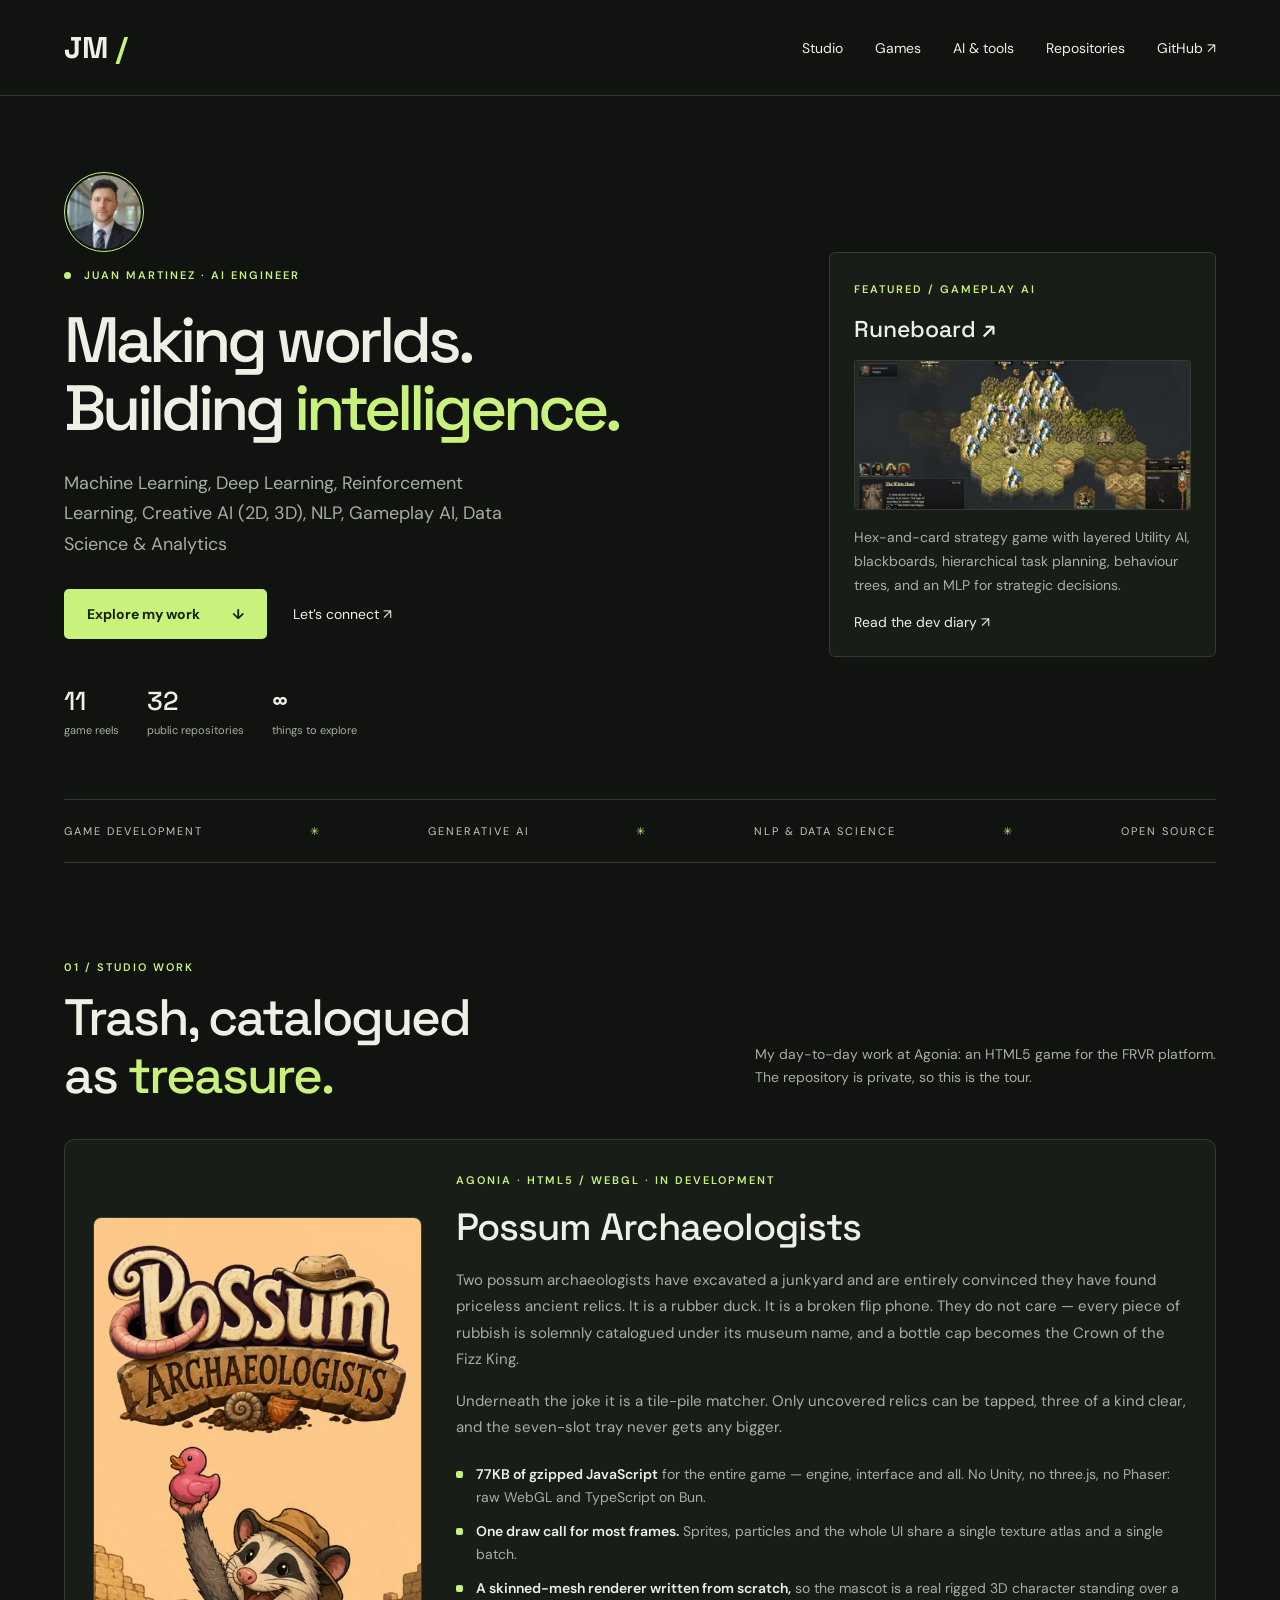
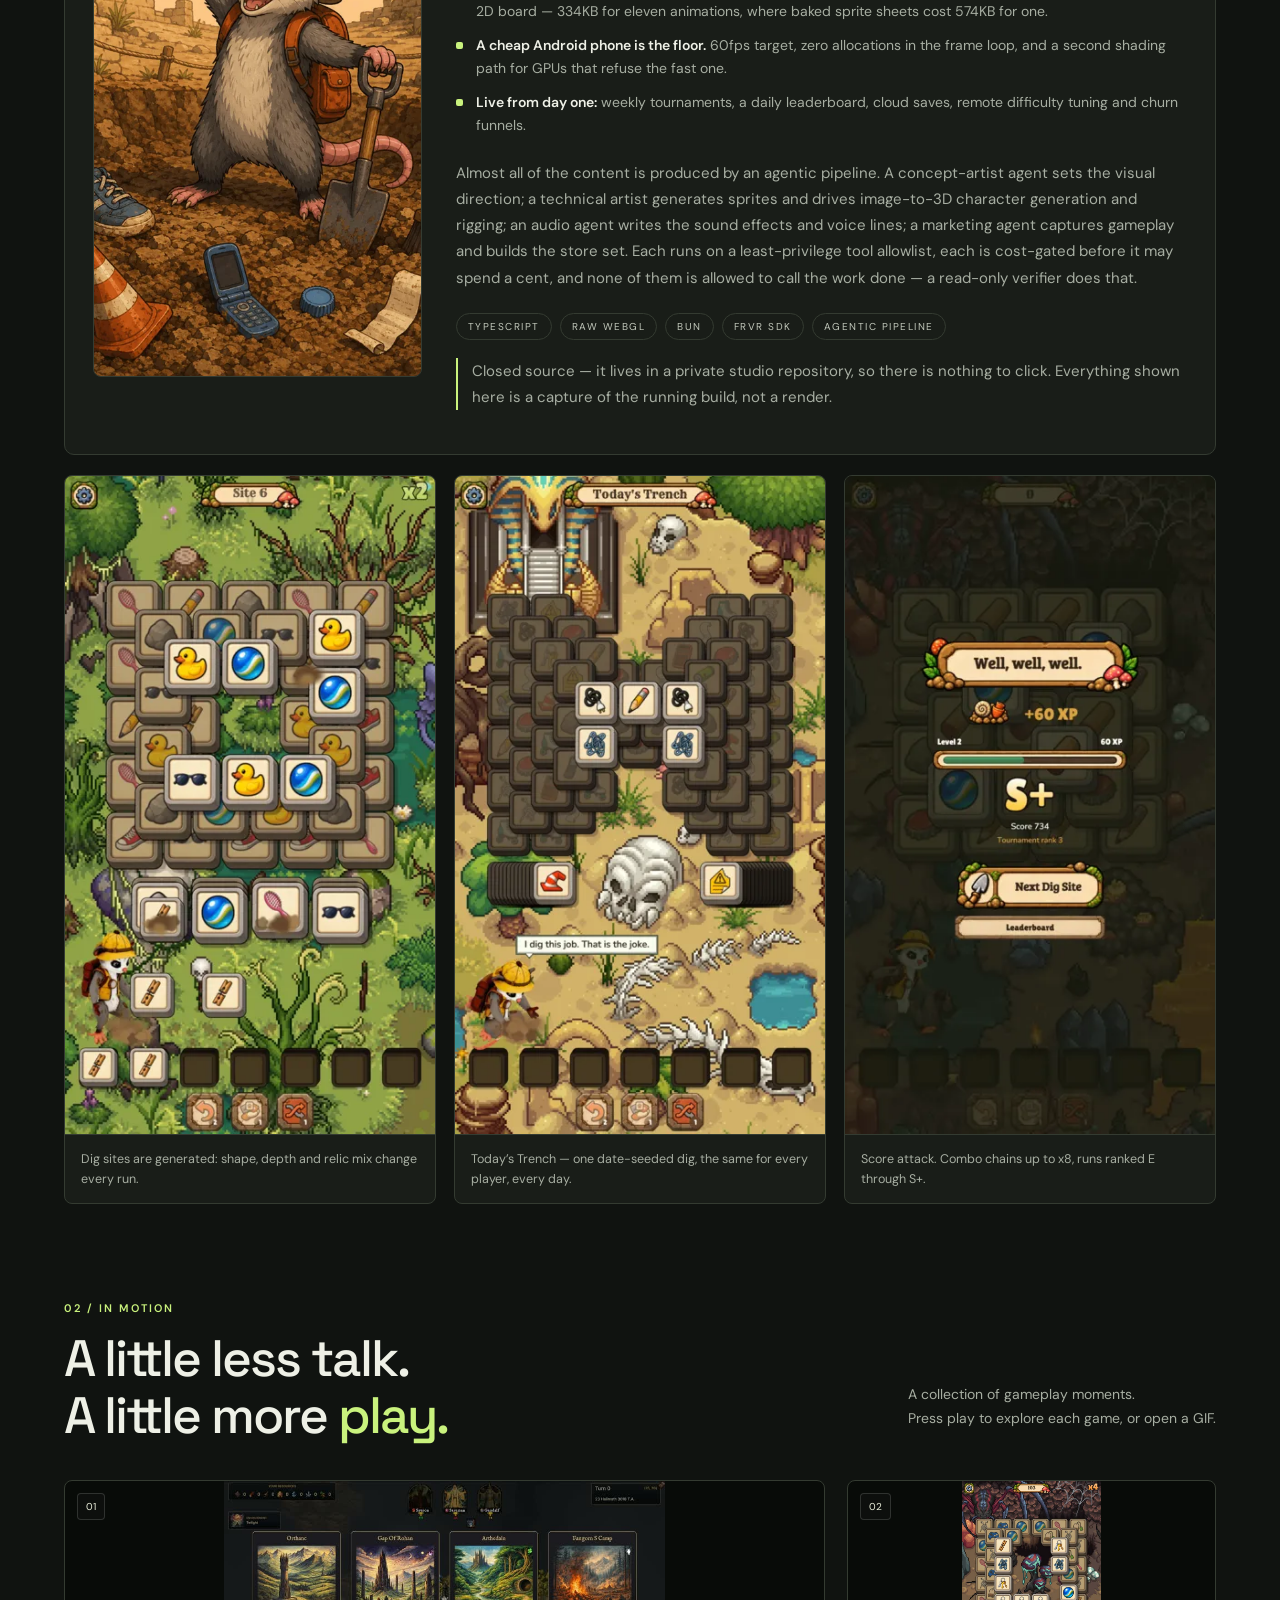
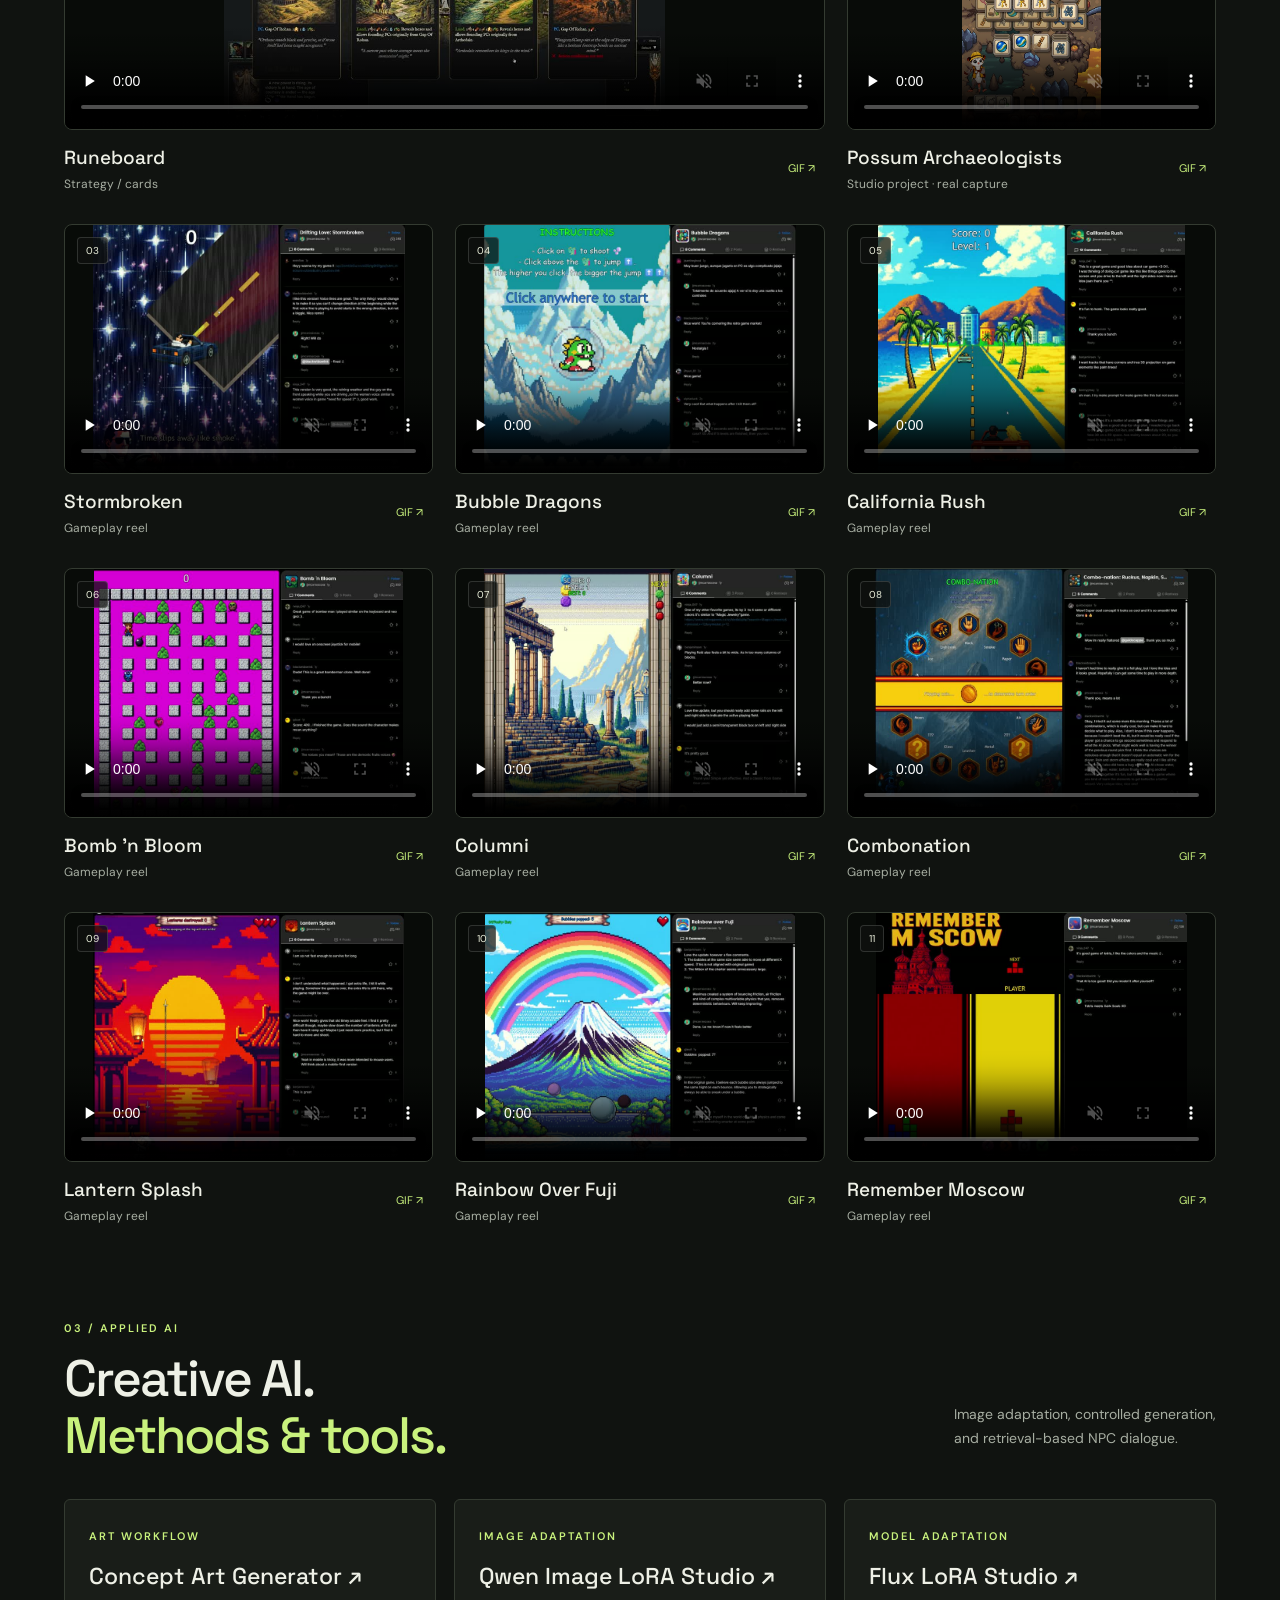
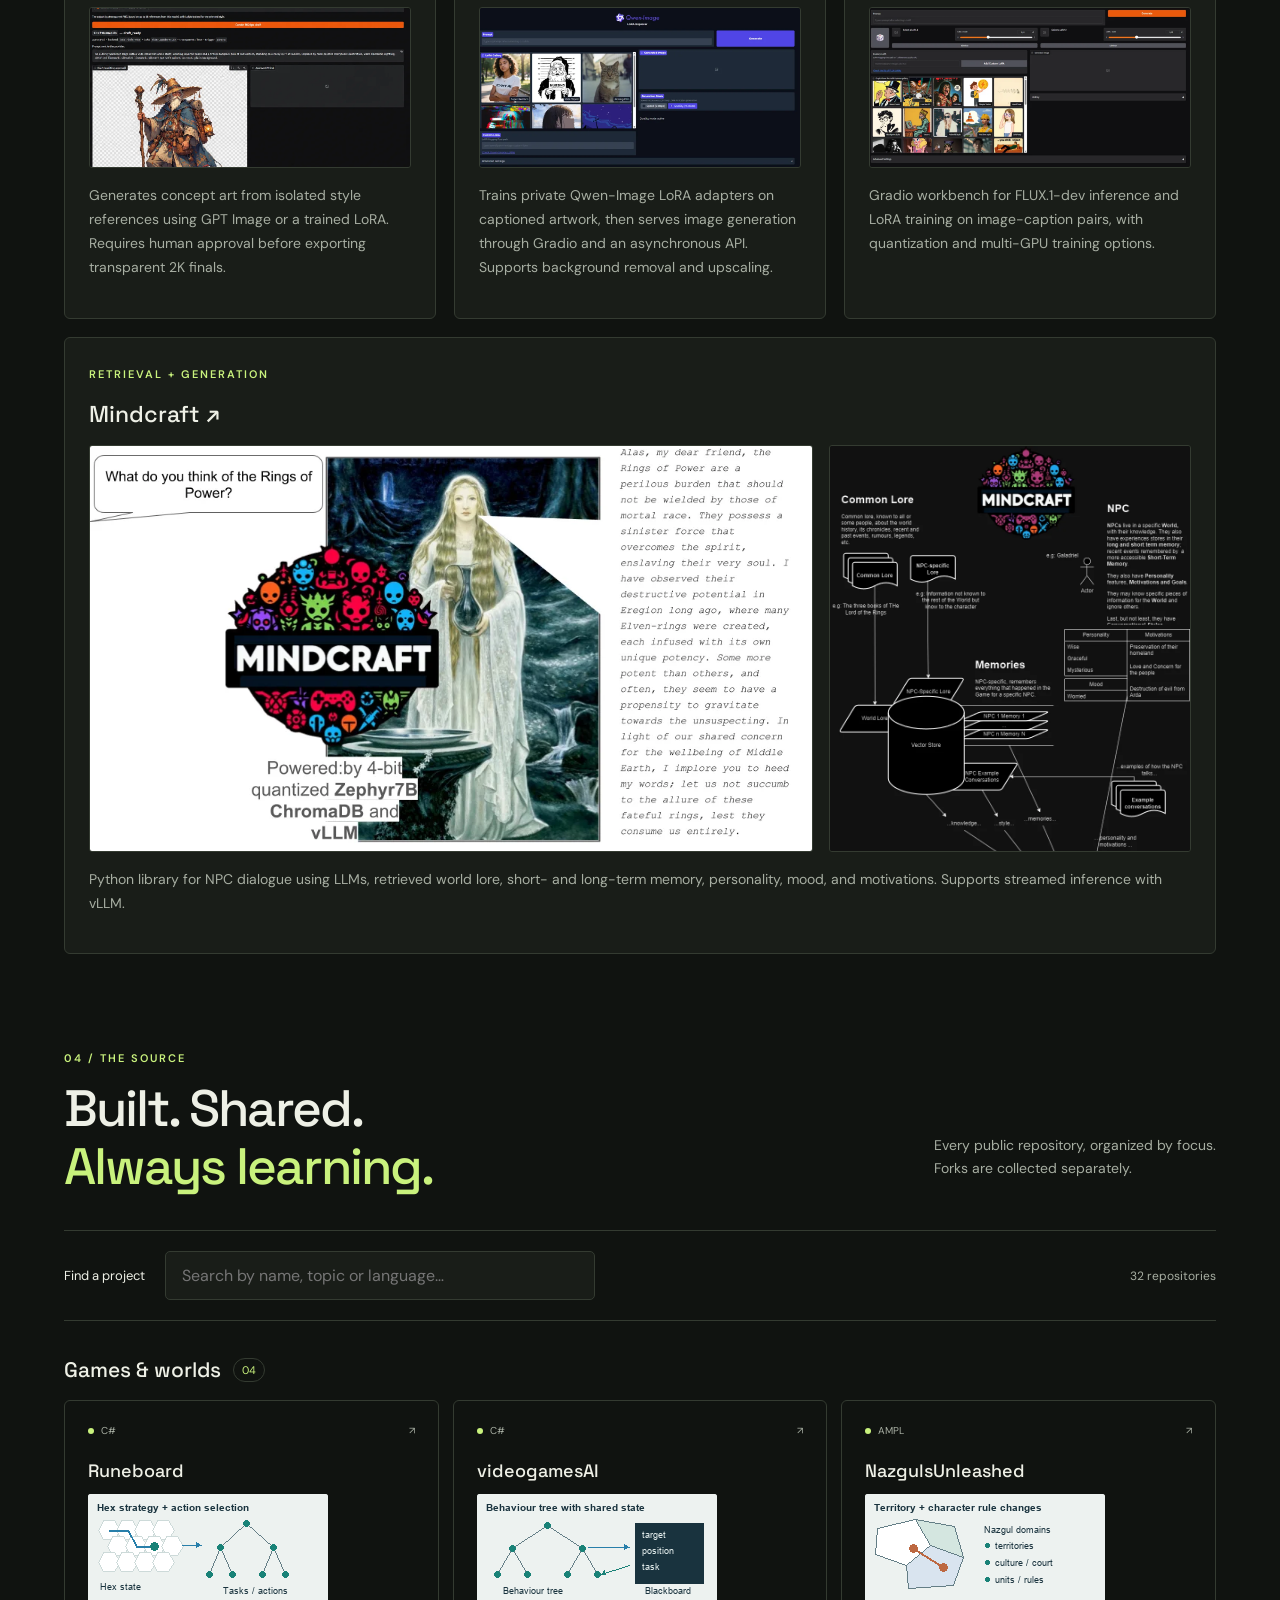
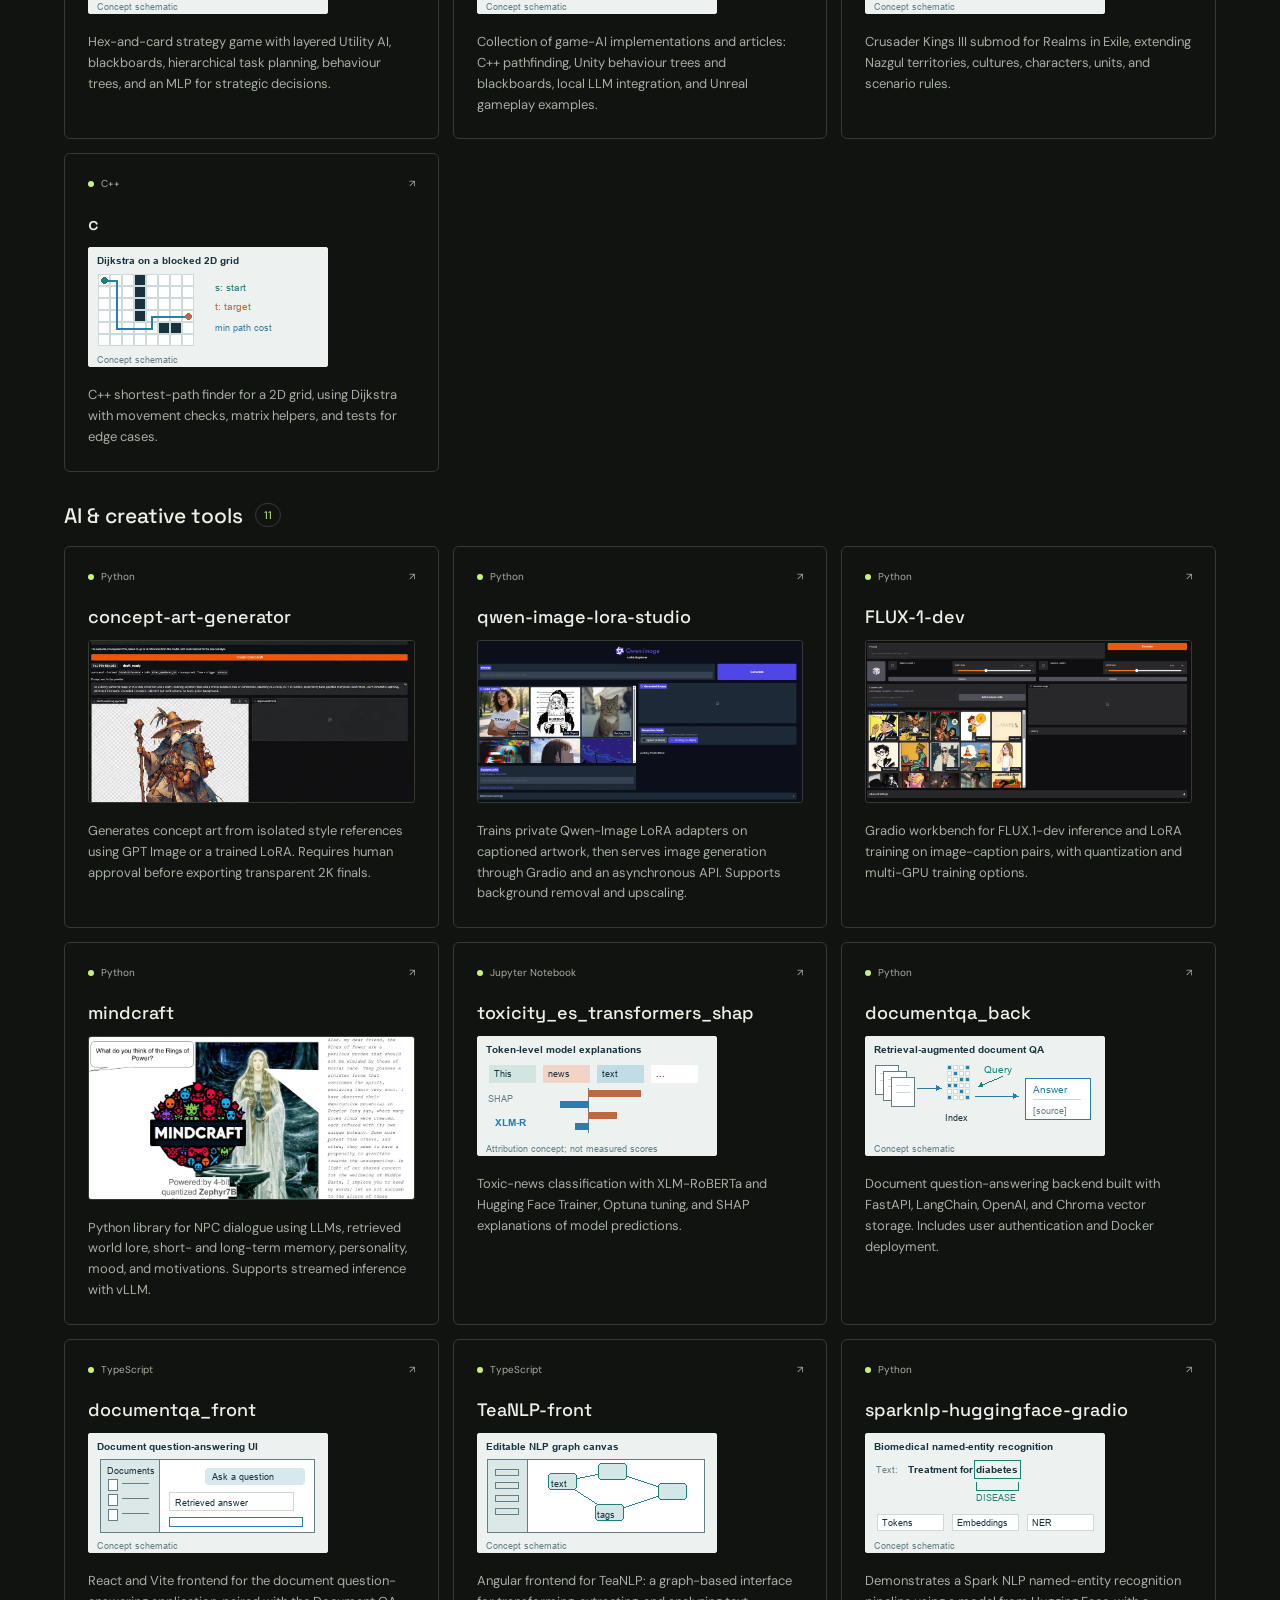
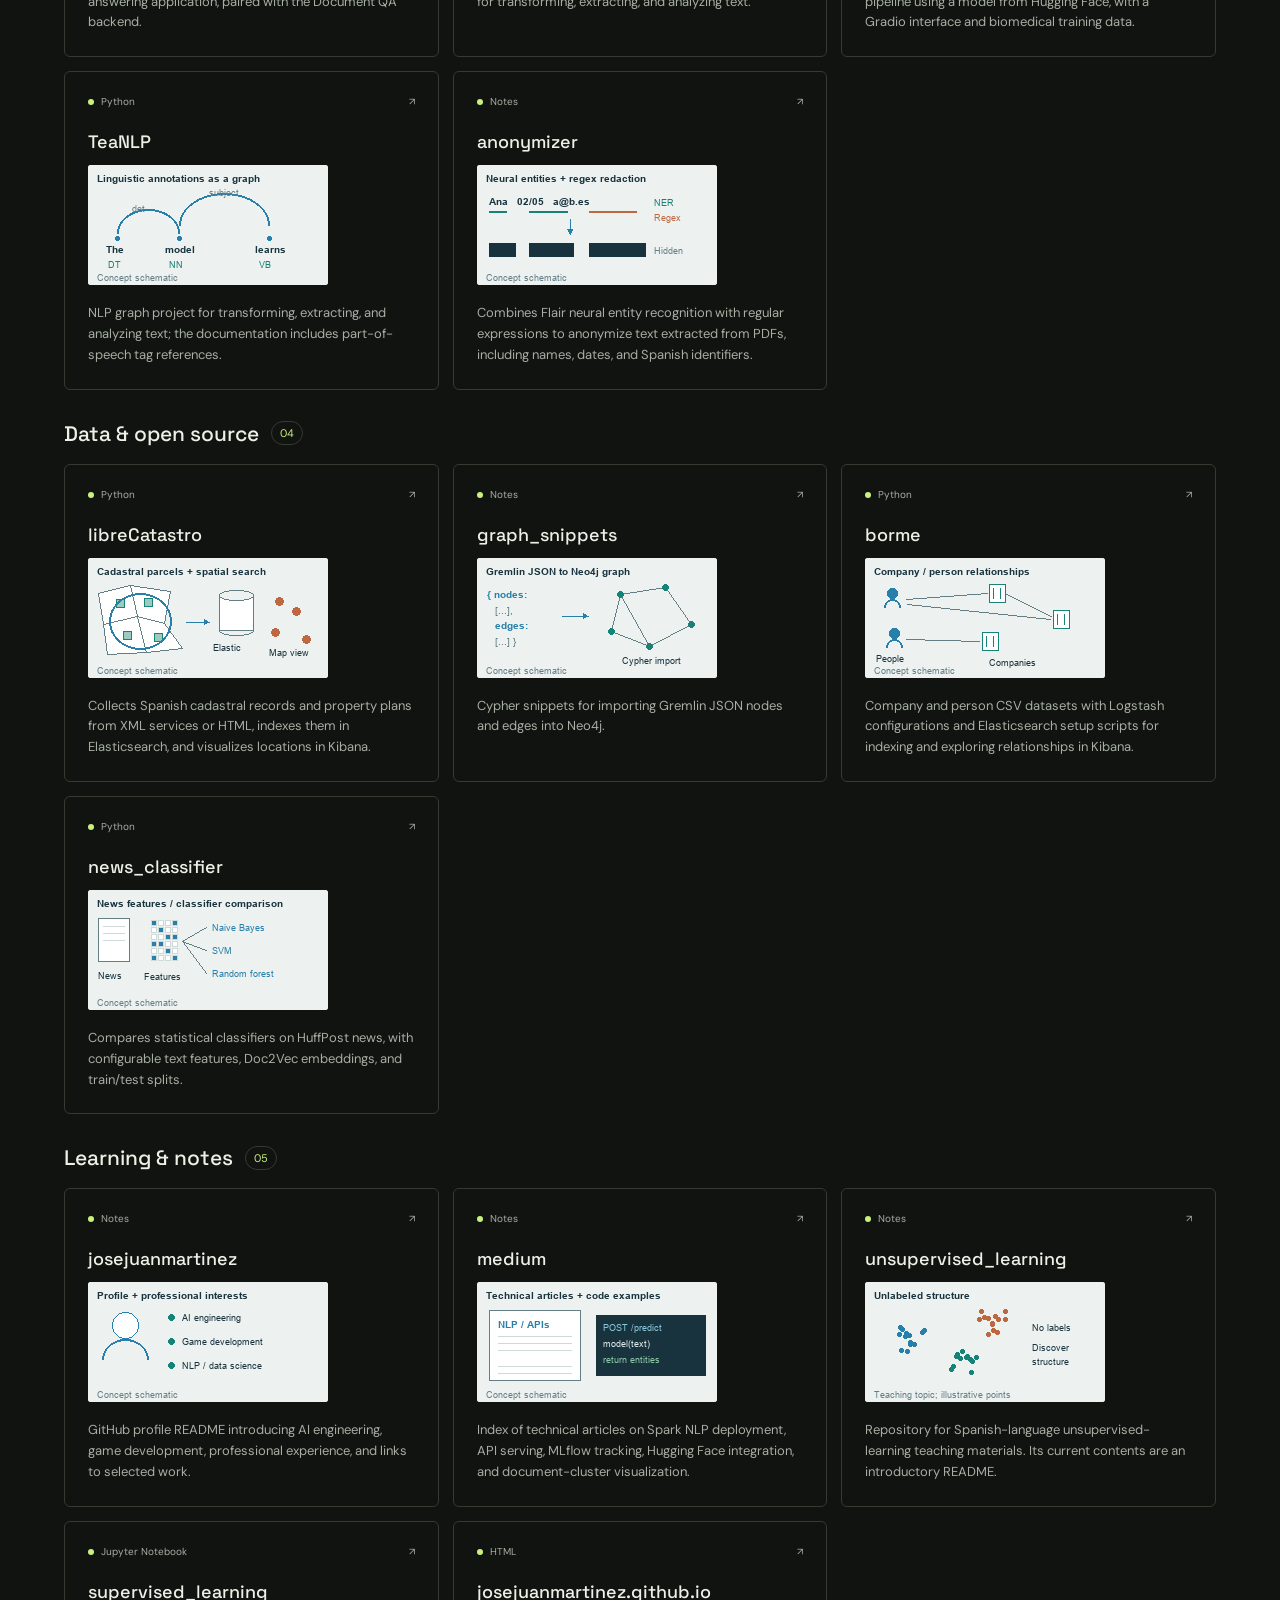
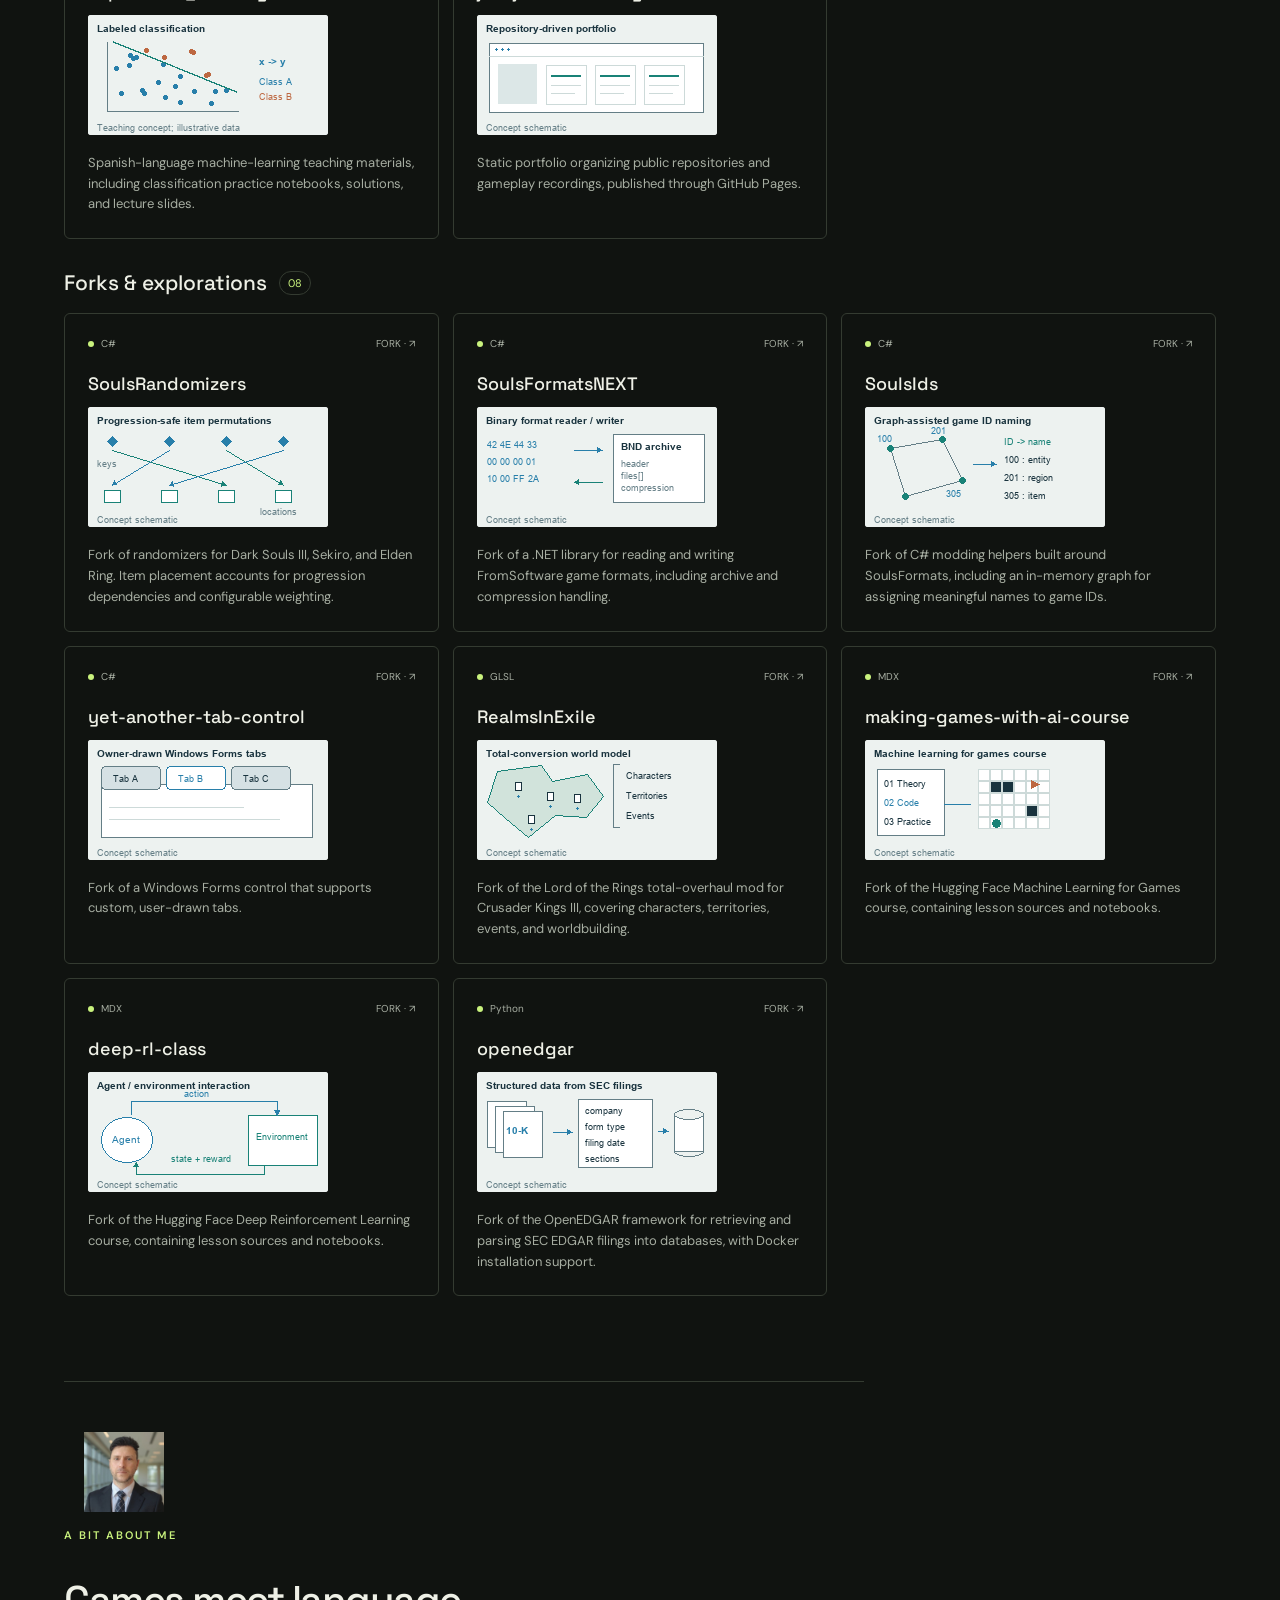
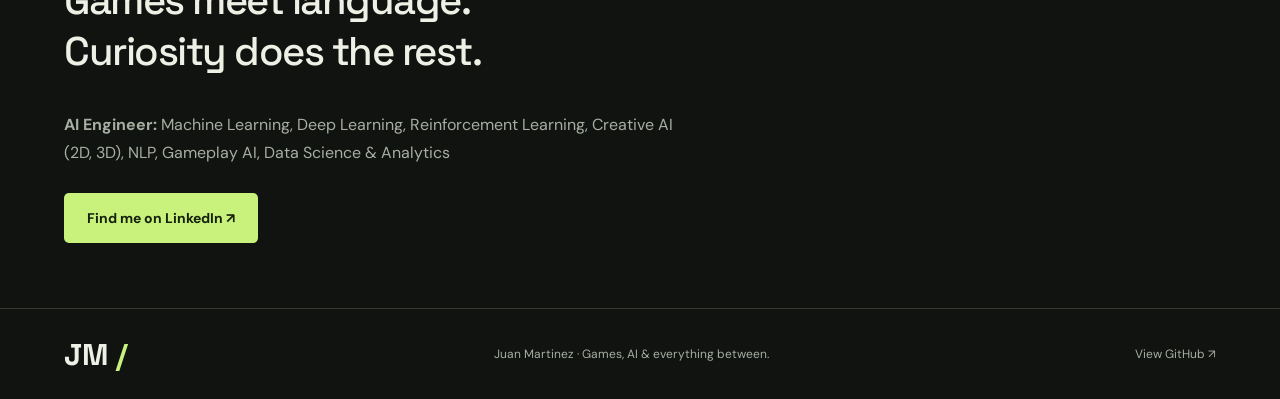
==== commit 6cc8d9f1: "Use the same captures on the repository cards The four projects with real screenshots show them in t" ====
--- a/index.html
+++ b/index.html
@@ -1 +1 @@
-<!doctype html><html lang="en"><head><meta charset="utf-8"><meta name="viewport" content="width=device-width,initial-scale=1"><title>Juan Martinez — Games, AI & Creative Tools</title><meta name="description" content="Explore Juan Martinez’s games, AI tools, NLP experiments and open-source projects. Gameplay reels and the complete public repository collection."><meta property="og:title" content="Juan Martinez — Games, AI & Creative Tools"><meta property="og:description" content="Playable ideas. Intelligent systems. A collection of games and open-source experiments."><meta property="og:type" content="website"><meta property="og:url" content="https://josejuanmartinez.github.io/"><meta name="theme-color" content="#101310"><link rel="stylesheet" href="style.css?v=e84e62497d9a"></head><body><a class="skip" href="#main">Skip to content</a><header><a class="wordmark" href="#">JM<span> / </span></a><nav aria-label="Main navigation"><a href="#studio">Studio</a><a href="#games">Games</a><a href="#ai">AI & tools</a><a href="#repositories">Repositories</a><a href="https://github.com/josejuanmartinez">GitHub ↗</a></nav></header><main id="main"><section class="hero"><div class="hero-copy"><img class="hero-portrait" src="assets/juan.jpg" alt="Juan Martinez" width="80" height="80" style="width:80px;height:80px;max-width:80px;object-fit:cover;border-radius:50%" fetchpriority="high"><p class="eyebrow"><span class="dot"></span> JUAN MARTINEZ · AI ENGINEER</p><h1>Making worlds.<br>Building <em>intelligence.</em></h1><p class="intro">Machine Learning, Deep Learning, Reinforcement Learning, Creative AI (2D, 3D), NLP, Gameplay AI, Data Science &amp; Analytics</p><div class="hero-links"><a class="button" href="#games">Explore my work <span>↓</span></a><a class="text-link" href="https://www.linkedin.com/in/jjmcarrascosa/">Let’s connect ↗</a></div><div class="stats"><span><strong>11</strong> game reels</span><span><strong>32</strong> public repositories</span><span><strong>∞</strong> things to explore</span></div></div><a class="hero-project" href="https://josejuanmartinez.github.io/Runeboard/"><span class="eyebrow">FEATURED / GAMEPLAY AI</span><h3>Runeboard &#8599;</h3><img class="project-shot" src="assets/runeboard-featured.jpg" alt="A Runeboard campaign in progress: Orthanc and the mountains of Isengard on the hex map, with the leader journal open" width="800" height="375" style="width:100%;height:150px;max-width:100%;object-fit:cover" loading="lazy"><p>Hex-and-card strategy game with layered Utility AI, blackboards, hierarchical task planning, behaviour trees, and an MLP for strategic decisions.</p><span class="text-link">Read the dev diary &#8599;</span></a></section><div class="ticker" aria-label="Areas of work">GAME DEVELOPMENT <span>✳</span> GENERATIVE AI <span>✳</span> NLP & DATA SCIENCE <span>✳</span> OPEN SOURCE</div><section id="studio"><div class="section-heading"><div><p class="eyebrow">01 / STUDIO WORK</p><h2>Trash, catalogued<br>as <em>treasure.</em></h2></div><p>My day-to-day work at Agonia: an HTML5 game for the FRVR platform.<br>The repository is private, so this is the tour.</p></div><article class="showcase"><img class="showcase-art" src="assets/possumarch-key.webp" alt="Possum Archaeologists key art: a possum in a safari hat holds up a rubber duck beside a shovel in an excavated junkyard" width="640" height="1138" loading="lazy"><div class="showcase-copy"><span class="eyebrow">AGONIA · HTML5 / WEBGL · IN DEVELOPMENT</span><h3>Possum Archaeologists</h3><p>Two possum archaeologists have excavated a junkyard and are entirely convinced they have found priceless ancient relics. It is a rubber duck. It is a broken flip phone. They do not care — every piece of rubbish is solemnly catalogued under its museum name, and a bottle cap becomes the Crown of the Fizz King.</p><p>Underneath the joke it is a tile-pile matcher. Only uncovered relics can be tapped, three of a kind clear, and the seven-slot tray never gets any bigger.</p><ul class="showcase-list"><li><strong>77KB of gzipped JavaScript</strong> for the entire game — engine, interface and all. No Unity, no three.js, no Phaser: raw WebGL and TypeScript on Bun.</li><li><strong>One draw call for most frames.</strong> Sprites, particles and the whole UI share a single texture atlas and a single batch.</li><li><strong>A skinned-mesh renderer written from scratch,</strong> so the mascot is a real rigged 3D character standing over a 2D board — 334KB for eleven animations, where baked sprite sheets cost 574KB for one.</li><li><strong>A cheap Android phone is the floor.</strong> 60fps target, zero allocations in the frame loop, and a second shading path for GPUs that refuse the fast one.</li><li><strong>Live from day one:</strong> weekly tournaments, a daily leaderboard, cloud saves, remote difficulty tuning and churn funnels.</li></ul><p>Almost all of the content is produced by an agentic pipeline. A concept-artist agent sets the visual direction; a technical artist generates sprites and drives image-to-3D character generation and rigging; an audio agent writes the sound effects and voice lines; a marketing agent captures gameplay and builds the store set. Each runs on a least-privilege tool allowlist, each is cost-gated before it may spend a cent, and none of them is allowed to call the work done — a read-only verifier does that.</p><div class="tag-row"><span>TYPESCRIPT</span><span>RAW WEBGL</span><span>BUN</span><span>FRVR SDK</span><span>AGENTIC PIPELINE</span></div><p class="showcase-note">Closed source — it lives in a private studio repository, so there is nothing to click. Everything shown here is a capture of the running build, not a render.</p></div></article><div class="shot-row"><figure class="shot"><img src="assets/possumarch-board.webp" alt="Dig sites are generated: shape, depth and relic mix change every run." width="405" height="720" loading="lazy"><figcaption>Dig sites are generated: shape, depth and relic mix change every run.</figcaption></figure><figure class="shot"><img src="assets/possumarch-trench.webp" alt="Today’s Trench — one date-seeded dig, the same for every player, every day." width="405" height="720" loading="lazy"><figcaption>Today’s Trench — one date-seeded dig, the same for every player, every day.</figcaption></figure><figure class="shot"><img src="assets/possumarch-win.webp" alt="Score attack. Combo chains up to x8, runs ranked E through S+." width="405" height="720" loading="lazy"><figcaption>Score attack. Combo chains up to x8, runs ranked E through S+.</figcaption></figure></div></section><section id="games"><div class="section-heading"><div><p class="eyebrow">02 / IN MOTION</p><h2>A little less talk.<br>A little more <em>play.</em></h2></div><p>A collection of gameplay moments.<br>Press play to explore each game, or open a GIF.</p></div><div class="game-grid"><article class="game-card"><div class="game-media"><video controls muted loop playsinline preload="none" poster="assets/runeboard.jpg" aria-label="Runeboard gameplay"><source src="assets/runeboard.mp4" type="video/mp4"></video><span class="game-number">01</span></div><div class="game-caption"><div><h3>Runeboard</h3><p>Strategy / cards</p></div><a href="assets/runeboard.gif" aria-label="Open Runeboard animated GIF">GIF ↗</a></div></article><article class="game-card"><div class="game-media"><video controls muted loop playsinline preload="none" poster="assets/possum_archaeologists.jpg" aria-label="Possum Archaeologists gameplay"><source src="assets/possum_archaeologists.mp4" type="video/mp4"></video><span class="game-number">02</span></div><div class="game-caption"><div><h3>Possum Archaeologists</h3><p>Studio project · real capture</p></div><a href="assets/possum_archaeologists.gif" aria-label="Open Possum Archaeologists animated GIF">GIF ↗</a></div></article><article class="game-card"><div class="game-media"><video controls muted loop playsinline preload="none" poster="assets/stormbroken.jpg" aria-label="Stormbroken gameplay"><source src="assets/stormbroken.mp4" type="video/mp4"></video><span class="game-number">03</span></div><div class="game-caption"><div><h3>Stormbroken</h3><p>Gameplay reel</p></div><a href="assets/stormbroken.gif" aria-label="Open Stormbroken animated GIF">GIF ↗</a></div></article><article class="game-card"><div class="game-media"><video controls muted loop playsinline preload="none" poster="assets/bubble_dragons.jpg" aria-label="Bubble Dragons gameplay"><source src="assets/bubble_dragons.mp4" type="video/mp4"></video><span class="game-number">04</span></div><div class="game-caption"><div><h3>Bubble Dragons</h3><p>Gameplay reel</p></div><a href="assets/bubble_dragons.gif" aria-label="Open Bubble Dragons animated GIF">GIF ↗</a></div></article><article class="game-card"><div class="game-media"><video controls muted loop playsinline preload="none" poster="assets/california_rush.jpg" aria-label="California Rush gameplay"><source src="assets/california_rush.mp4" type="video/mp4"></video><span class="game-number">05</span></div><div class="game-caption"><div><h3>California Rush</h3><p>Gameplay reel</p></div><a href="assets/california_rush.gif" aria-label="Open California Rush animated GIF">GIF ↗</a></div></article><article class="game-card"><div class="game-media"><video controls muted loop playsinline preload="none" poster="assets/bombnbloom.jpg" aria-label="Bomb ’n Bloom gameplay"><source src="assets/bombnbloom.mp4" type="video/mp4"></video><span class="game-number">06</span></div><div class="game-caption"><div><h3>Bomb ’n Bloom</h3><p>Gameplay reel</p></div><a href="assets/bombnbloom.gif" aria-label="Open Bomb ’n Bloom animated GIF">GIF ↗</a></div></article><article class="game-card"><div class="game-media"><video controls muted loop playsinline preload="none" poster="assets/columni.jpg" aria-label="Columni gameplay"><source src="assets/columni.mp4" type="video/mp4"></video><span class="game-number">07</span></div><div class="game-caption"><div><h3>Columni</h3><p>Gameplay reel</p></div><a href="assets/columni.gif" aria-label="Open Columni animated GIF">GIF ↗</a></div></article><article class="game-card"><div class="game-media"><video controls muted loop playsinline preload="none" poster="assets/combonation.jpg" aria-label="Combonation gameplay"><source src="assets/combonation.mp4" type="video/mp4"></video><span class="game-number">08</span></div><div class="game-caption"><div><h3>Combonation</h3><p>Gameplay reel</p></div><a href="assets/combonation.gif" aria-label="Open Combonation animated GIF">GIF ↗</a></div></article><article class="game-card"><div class="game-media"><video controls muted loop playsinline preload="none" poster="assets/lantern_splash.jpg" aria-label="Lantern Splash gameplay"><source src="assets/lantern_splash.mp4" type="video/mp4"></video><span class="game-number">09</span></div><div class="game-caption"><div><h3>Lantern Splash</h3><p>Gameplay reel</p></div><a href="assets/lantern_splash.gif" aria-label="Open Lantern Splash animated GIF">GIF ↗</a></div></article><article class="game-card"><div class="game-media"><video controls muted loop playsinline preload="none" poster="assets/rainbow_over_fuji.jpg" aria-label="Rainbow Over Fuji gameplay"><source src="assets/rainbow_over_fuji.mp4" type="video/mp4"></video><span class="game-number">10</span></div><div class="game-caption"><div><h3>Rainbow Over Fuji</h3><p>Gameplay reel</p></div><a href="assets/rainbow_over_fuji.gif" aria-label="Open Rainbow Over Fuji animated GIF">GIF ↗</a></div></article><article class="game-card"><div class="game-media"><video controls muted loop playsinline preload="none" poster="assets/remember_moscow.jpg" aria-label="Remember Moscow gameplay"><source src="assets/remember_moscow.mp4" type="video/mp4"></video><span class="game-number">11</span></div><div class="game-caption"><div><h3>Remember Moscow</h3><p>Gameplay reel</p></div><a href="assets/remember_moscow.gif" aria-label="Open Remember Moscow animated GIF">GIF ↗</a></div></article></div></section><section id="ai"><div class="section-heading"><div><p class="eyebrow">03 / APPLIED AI</p><h2>Creative AI.<br><em>Methods &amp; tools.</em></h2></div><p>Image adaptation, controlled generation,<br>and retrieval-based NPC dialogue.</p></div><div class="method-grid"><a class="method-card" href="https://github.com/josejuanmartinez/concept-art-generator"><span class="eyebrow">ART WORKFLOW</span><h3>Concept Art Generator &#8599;</h3><img class="project-shot shot-center" src="assets/concept-art-generator.webp" alt="Concept Art Generator: an elderly wanderer mage draft awaits human approval before the transparent 2K final is unlocked" width="1200" height="1200" loading="lazy"><p>Generates concept art from isolated style references using GPT Image or a trained LoRA. Requires human approval before exporting transparent 2K finals.</p></a><a class="method-card" href="https://github.com/josejuanmartinez/qwen-image-lora-studio"><span class="eyebrow">IMAGE ADAPTATION</span><h3>Qwen Image LoRA Studio &#8599;</h3><img class="project-shot" src="assets/qwen-lora-studio.webp" alt="Qwen-Image LoRA Explorer: prompt box, LoRA gallery, custom LoRA path, speed/quality mode and the generated image panel" width="1200" height="575" loading="lazy"><p>Trains private Qwen-Image LoRA adapters on captioned artwork, then serves image generation through Gradio and an asynchronous API. Supports background removal and upscaling.</p></a><a class="method-card" href="https://github.com/josejuanmartinez/FLUX-1-dev"><span class="eyebrow">MODEL ADAPTATION</span><h3>Flux LoRA Studio &#8599;</h3><img class="project-shot" src="assets/flux-lora-studio.webp" alt="Flux LoRA Studio: two LoRA slots with scale sliders, a custom LoRA field, the LoRA Explorer gallery and the generated image panel" width="1200" height="586" loading="lazy"><p>Gradio workbench for FLUX.1-dev inference and LoRA training on image-caption pairs, with quantization and multi-GPU training options.</p></a><a class="method-card method-card--wide" href="https://github.com/josejuanmartinez/mindcraft"><span class="eyebrow">RETRIEVAL + GENERATION</span><h3>Mindcraft &#8599;</h3><div class="shot-pair"><img class="project-shot" src="assets/mindcraft-galadriel.webp" alt="Galadriel answers “What do you think of the Rings of Power?” in character, powered by 4-bit quantized Zephyr 7B, ChromaDB and vLLM" width="960" height="540" loading="lazy"><span class="shot-fill"><img class="project-shot" src="assets/mindcraft-architecture.webp" alt="Mindcraft architecture: world lore, NPC-specific lore, memories and example conversations flow from a vector store into the prompt; player feedback feeds supervised finetuning" width="806" height="1315" loading="lazy"></span></div><p>Python library for NPC dialogue using LLMs, retrieved world lore, short- and long-term memory, personality, mood, and motivations. Supports streamed inference with vLLM.</p></a></div></section><section id="repositories"><div class="section-heading"><div><p class="eyebrow">04 / THE SOURCE</p><h2>Built. Shared.<br><em>Always learning.</em></h2></div><p>Every public repository, organized by focus.<br>Forks are collected separately.</p></div><div class="search-bar"><label for="search">Find a project</label><input type="search" id="search" placeholder="Search by name, topic or language…"><span id="result-count" role="status" aria-live="polite">32 repositories</span></div><section class="repo-section"><div class="section-title"><h3>Games & worlds</h3><span>04</span></div><div class="repo-grid"><a class="repo-card" href="https://github.com/josejuanmartinez/Runeboard" data-search="Runeboard Hex-and-card strategy game with layered Utility AI, blackboards, hierarchical task planning, behaviour trees, and an MLP for strategic decisions. C#"><div class="repo-top"><span class="language">C#</span><span>↗</span></div><h4>Runeboard</h4><img class="project-diagram" src="assets/figures/Runeboard.png" alt="A route on a hex map is paired with hierarchical task decomposition into possible game actions." loading="lazy" width="240" height="120" style="width:240px;height:120px;max-width:100%;object-fit:contain"><p>Hex-and-card strategy game with layered Utility AI, blackboards, hierarchical task planning, behaviour trees, and an MLP for strategic decisions.</p></a><a class="repo-card" href="https://github.com/josejuanmartinez/videogamesAI" data-search="videogamesAI Collection of game-AI implementations and articles: C++ pathfinding, Unity behaviour trees and blackboards, local LLM integration, and Unreal gameplay examples. C#"><div class="repo-top"><span class="language">C#</span><span>↗</span></div><h4>videogamesAI</h4><img class="project-diagram" src="assets/figures/videogamesAI.png" alt="A branching behaviour tree reads from and writes to a blackboard of shared game state." loading="lazy" width="240" height="120" style="width:240px;height:120px;max-width:100%;object-fit:contain"><p>Collection of game-AI implementations and articles: C++ pathfinding, Unity behaviour trees and blackboards, local LLM integration, and Unreal gameplay examples.</p></a><a class="repo-card" href="https://github.com/josejuanmartinez/NazgulsUnleashed" data-search="NazgulsUnleashed Crusader Kings III submod for Realms in Exile, extending Nazgul territories, cultures, characters, units, and scenario rules. AMPL"><div class="repo-top"><span class="language">AMPL</span><span>↗</span></div><h4>NazgulsUnleashed</h4><img class="project-diagram" src="assets/figures/NazgulsUnleashed.png" alt="Adjacent territories and ruler locations accompany the submod’s documented culture, court, unit, and rule changes." loading="lazy" width="240" height="120" style="width:240px;height:120px;max-width:100%;object-fit:contain"><p>Crusader Kings III submod for Realms in Exile, extending Nazgul territories, cultures, characters, units, and scenario rules.</p></a><a class="repo-card" href="https://github.com/josejuanmartinez/c" data-search="c C++ shortest-path finder for a 2D grid, using Dijkstra with movement checks, matrix helpers, and tests for edge cases. C++"><div class="repo-top"><span class="language">C++</span><span>↗</span></div><h4>c</h4><img class="project-diagram" src="assets/figures/c.png" alt="A highlighted shortest route navigates around blocked cells in a two-dimensional grid." loading="lazy" width="240" height="120" style="width:240px;height:120px;max-width:100%;object-fit:contain"><p>C++ shortest-path finder for a 2D grid, using Dijkstra with movement checks, matrix helpers, and tests for edge cases.</p></a></div></section><section class="repo-section"><div class="section-title"><h3>AI & creative tools</h3><span>11</span></div><div class="repo-grid"><a class="repo-card" href="https://github.com/josejuanmartinez/concept-art-generator" data-search="concept-art-generator Generates concept art from isolated style references using GPT Image or a trained LoRA. Requires human approval before exporting transparent 2K finals. Python"><div class="repo-top"><span class="language">Python</span><span>↗</span></div><h4>concept-art-generator</h4><img class="project-diagram" src="assets/figures/concept-art-generator.png" alt="Separate style references feed a draft; a human approval gate precedes a transparent image export." loading="lazy" width="240" height="120" style="width:240px;height:120px;max-width:100%;object-fit:contain"><p>Generates concept art from isolated style references using GPT Image or a trained LoRA. Requires human approval before exporting transparent 2K finals.</p></a><a class="repo-card" href="https://github.com/josejuanmartinez/qwen-image-lora-studio" data-search="qwen-image-lora-studio Trains private Qwen-Image LoRA adapters on captioned artwork, then serves image generation through Gradio and an asynchronous API. Supports background removal and upscaling. Python"><div class="repo-top"><span class="language">Python</span><span>↗</span></div><h4>qwen-image-lora-studio</h4><img class="project-diagram" src="assets/figures/qwen-image-lora-studio.png" alt="A frozen weight matrix plus two thin trainable matrices illustrates LoRA adaptation for Qwen image generation." loading="lazy" width="240" height="120" style="width:240px;height:120px;max-width:100%;object-fit:contain"><p>Trains private Qwen-Image LoRA adapters on captioned artwork, then serves image generation through Gradio and an asynchronous API. Supports background removal and upscaling.</p></a><a class="repo-card" href="https://github.com/josejuanmartinez/FLUX-1-dev" data-search="FLUX-1-dev Gradio workbench for FLUX.1-dev inference and LoRA training on image-caption pairs, with quantization and multi-GPU training options. Python"><div class="repo-top"><span class="language">Python</span><span>↗</span></div><h4>FLUX-1-dev</h4><img class="project-diagram" src="assets/figures/FLUX-1-dev.png" alt="Captioned images train a small LoRA adapter around a quantized FLUX base model; a feedback arrow denotes training." loading="lazy" width="240" height="120" style="width:240px;height:120px;max-width:100%;object-fit:contain"><p>Gradio workbench for FLUX.1-dev inference and LoRA training on image-caption pairs, with quantization and multi-GPU training options.</p></a><a class="repo-card" href="https://github.com/josejuanmartinez/mindcraft" data-search="mindcraft Python library for NPC dialogue using LLMs, retrieved world lore, short- and long-term memory, personality, mood, and motivations. Supports streamed inference with vLLM. Python"><div class="repo-top"><span class="language">Python</span><span>↗</span></div><h4>mindcraft</h4><img class="project-diagram" src="assets/figures/mindcraft.png" alt="World lore and character memory supply context to an LLM; personality conditions dialogue and interaction feeds memory." loading="lazy" width="240" height="120" style="width:240px;height:120px;max-width:100%;object-fit:contain"><p>Python library for NPC dialogue using LLMs, retrieved world lore, short- and long-term memory, personality, mood, and motivations. Supports streamed inference with vLLM.</p></a><a class="repo-card" href="https://github.com/josejuanmartinez/toxicity_es_transformers_shap" data-search="toxicity_es_transformers_shap Toxic-news classification with XLM-RoBERTa and Hugging Face Trainer, Optuna tuning, and SHAP explanations of model predictions. Jupyter Notebook"><div class="repo-top"><span class="language">Jupyter Notebook</span><span>↗</span></div><h4>toxicity_es_transformers_shap</h4><img class="project-diagram" src="assets/figures/toxicity_es_transformers_shap.png" alt="Highlighted text tokens align with signed SHAP attribution bars around a neutral baseline; bars are conceptual, not benchmark results." loading="lazy" width="240" height="120" style="width:240px;height:120px;max-width:100%;object-fit:contain"><p>Toxic-news classification with XLM-RoBERTa and Hugging Face Trainer, Optuna tuning, and SHAP explanations of model predictions.</p></a><a class="repo-card" href="https://github.com/josejuanmartinez/documentqa_back" data-search="documentqa_back Document question-answering backend built with FastAPI, LangChain, OpenAI, and Chroma vector storage. Includes user authentication and Docker deployment. Python"><div class="repo-top"><span class="language">Python</span><span>↗</span></div><h4>documentqa_back</h4><img class="project-diagram" src="assets/figures/documentqa_back.png" alt="Document chunks populate a vector index; a question retrieves context for a source-grounded answer." loading="lazy" width="240" height="120" style="width:240px;height:120px;max-width:100%;object-fit:contain"><p>Document question-answering backend built with FastAPI, LangChain, OpenAI, and Chroma vector storage. Includes user authentication and Docker deployment.</p></a><a class="repo-card" href="https://github.com/josejuanmartinez/documentqa_front" data-search="documentqa_front React and Vite frontend for the document question-answering application, paired with the Document QA backend. TypeScript"><div class="repo-top"><span class="language">TypeScript</span><span>↗</span></div><h4>documentqa_front</h4><img class="project-diagram" src="assets/figures/documentqa_front.png" alt="A compact client interface separates document selection from question entry and returned answers." loading="lazy" width="240" height="120" style="width:240px;height:120px;max-width:100%;object-fit:contain"><p>React and Vite frontend for the document question-answering application, paired with the Document QA backend.</p></a><a class="repo-card" href="https://github.com/josejuanmartinez/TeaNLP-front" data-search="TeaNLP-front Angular frontend for TeaNLP: a graph-based interface for transforming, extracting, and analyzing text. TypeScript"><div class="repo-top"><span class="language">TypeScript</span><span>↗</span></div><h4>TeaNLP-front</h4><img class="project-diagram" src="assets/figures/TeaNLP-front.png" alt="An editor palette and node canvas illustrate the Angular frontend for composing NLP graph workflows." loading="lazy" width="240" height="120" style="width:240px;height:120px;max-width:100%;object-fit:contain"><p>Angular frontend for TeaNLP: a graph-based interface for transforming, extracting, and analyzing text.</p></a><a class="repo-card" href="https://github.com/josejuanmartinez/sparknlp-huggingface-gradio" data-search="sparknlp-huggingface-gradio Demonstrates a Spark NLP named-entity recognition pipeline using a model from Hugging Face, with a Gradio interface and biomedical training data. Python"><div class="repo-top"><span class="language">Python</span><span>↗</span></div><h4>sparknlp-huggingface-gradio</h4><img class="project-diagram" src="assets/figures/sparknlp-huggingface-gradio.png" alt="A disease mention is highlighted in biomedical text above the tokenizer, embedding, and named-entity stages." loading="lazy" width="240" height="120" style="width:240px;height:120px;max-width:100%;object-fit:contain"><p>Demonstrates a Spark NLP named-entity recognition pipeline using a model from Hugging Face, with a Gradio interface and biomedical training data.</p></a><a class="repo-card" href="https://github.com/josejuanmartinez/TeaNLP" data-search="TeaNLP NLP graph project for transforming, extracting, and analyzing text; the documentation includes part-of-speech tag references. Python"><div class="repo-top"><span class="language">Python</span><span>↗</span></div><h4>TeaNLP</h4><img class="project-diagram" src="assets/figures/TeaNLP.png" alt="A sample sentence carries part-of-speech tags and grammatical links, illustrating structured NLP annotations." loading="lazy" width="240" height="120" style="width:240px;height:120px;max-width:100%;object-fit:contain"><p>NLP graph project for transforming, extracting, and analyzing text; the documentation includes part-of-speech tag references.</p></a><a class="repo-card" href="https://github.com/josejuanmartinez/anonymizer" data-search="anonymizer Combines Flair neural entity recognition with regular expressions to anonymize text extracted from PDFs, including names, dates, and Spanish identifiers. Notes"><div class="repo-top"><span class="language">Notes</span><span>↗</span></div><h4>anonymizer</h4><img class="project-diagram" src="assets/figures/anonymizer.png" alt="Neural recognition identifies names and dates while regex detects an email; the output masks those text spans." loading="lazy" width="240" height="120" style="width:240px;height:120px;max-width:100%;object-fit:contain"><p>Combines Flair neural entity recognition with regular expressions to anonymize text extracted from PDFs, including names, dates, and Spanish identifiers.</p></a></div></section><section class="repo-section"><div class="section-title"><h3>Data & open source</h3><span>04</span></div><div class="repo-grid"><a class="repo-card" href="https://github.com/josejuanmartinez/libreCatastro" data-search="libreCatastro Collects Spanish cadastral records and property plans from XML services or HTML, indexes them in Elasticsearch, and visualizes locations in Kibana. Python"><div class="repo-top"><span class="language">Python</span><span>↗</span></div><h4>libreCatastro</h4><img class="project-diagram" src="assets/figures/libreCatastro.png" alt="Property parcels and a spatial query connect cadastral records to an index and geographic visualization." loading="lazy" width="240" height="120" style="width:240px;height:120px;max-width:100%;object-fit:contain"><p>Collects Spanish cadastral records and property plans from XML services or HTML, indexes them in Elasticsearch, and visualizes locations in Kibana.</p></a><a class="repo-card" href="https://github.com/josejuanmartinez/graph_snippets" data-search="graph_snippets Cypher snippets for importing Gremlin JSON nodes and edges into Neo4j. Notes"><div class="repo-top"><span class="language">Notes</span><span>↗</span></div><h4>graph_snippets</h4><img class="project-diagram" src="assets/figures/graph_snippets.png" alt="A JSON node-and-edge structure maps into a connected property graph through Cypher imports." loading="lazy" width="240" height="120" style="width:240px;height:120px;max-width:100%;object-fit:contain"><p>Cypher snippets for importing Gremlin JSON nodes and edges into Neo4j.</p></a><a class="repo-card" href="https://github.com/josejuanmartinez/borme" data-search="borme Company and person CSV datasets with Logstash configurations and Elasticsearch setup scripts for indexing and exploring relationships in Kibana. Python"><div class="repo-top"><span class="language">Python</span><span>↗</span></div><h4>borme</h4><img class="project-diagram" src="assets/figures/borme.png" alt="A bipartite-style network shows people linked to companies, the relationships explored after CSV ingestion." loading="lazy" width="240" height="120" style="width:240px;height:120px;max-width:100%;object-fit:contain"><p>Company and person CSV datasets with Logstash configurations and Elasticsearch setup scripts for indexing and exploring relationships in Kibana.</p></a><a class="repo-card" href="https://github.com/josejuanmartinez/news_classifier" data-search="news_classifier Compares statistical classifiers on HuffPost news, with configurable text features, Doc2Vec embeddings, and train/test splits. Python"><div class="repo-top"><span class="language">Python</span><span>↗</span></div><h4>news_classifier</h4><img class="project-diagram" src="assets/figures/news_classifier.png" alt="News becomes a feature matrix shared by alternative classifiers; no comparative accuracy is fabricated." loading="lazy" width="240" height="120" style="width:240px;height:120px;max-width:100%;object-fit:contain"><p>Compares statistical classifiers on HuffPost news, with configurable text features, Doc2Vec embeddings, and train/test splits.</p></a></div></section><section class="repo-section"><div class="section-title"><h3>Learning & notes</h3><span>05</span></div><div class="repo-grid"><a class="repo-card" href="https://github.com/josejuanmartinez/josejuanmartinez" data-search="josejuanmartinez GitHub profile README introducing AI engineering, game development, professional experience, and links to selected work. Notes"><div class="repo-top"><span class="language">Notes</span><span>↗</span></div><h4>josejuanmartinez</h4><img class="project-diagram" src="assets/figures/josejuanmartinez.png" alt="A profile symbol accompanies the documented areas of professional work." loading="lazy" width="240" height="120" style="width:240px;height:120px;max-width:100%;object-fit:contain"><p>GitHub profile README introducing AI engineering, game development, professional experience, and links to selected work.</p></a><a class="repo-card" href="https://github.com/josejuanmartinez/medium" data-search="medium Index of technical articles on Spark NLP deployment, API serving, MLflow tracking, Hugging Face integration, and document-cluster visualization. Notes"><div class="repo-top"><span class="language">Notes</span><span>↗</span></div><h4>medium</h4><img class="project-diagram" src="assets/figures/medium.png" alt="An article page sits beside a small serving-code excerpt, representing the repository’s technical writing index." loading="lazy" width="240" height="120" style="width:240px;height:120px;max-width:100%;object-fit:contain"><p>Index of technical articles on Spark NLP deployment, API serving, MLflow tracking, Hugging Face integration, and document-cluster visualization.</p></a><a class="repo-card" href="https://github.com/josejuanmartinez/unsupervised_learning" data-search="unsupervised_learning Repository for Spanish-language unsupervised-learning teaching materials. Its current contents are an introductory README. Notes"><div class="repo-top"><span class="language">Notes</span><span>↗</span></div><h4>unsupervised_learning</h4><img class="project-diagram" src="assets/figures/unsupervised_learning.png" alt="Three unlabeled point clouds illustrate the teaching topic of discovering structure; no experiment results are claimed." loading="lazy" width="240" height="120" style="width:240px;height:120px;max-width:100%;object-fit:contain"><p>Repository for Spanish-language unsupervised-learning teaching materials. Its current contents are an introductory README.</p></a><a class="repo-card" href="https://github.com/josejuanmartinez/supervised_learning" data-search="supervised_learning Spanish-language machine-learning teaching materials, including classification practice notebooks, solutions, and lecture slides. Jupyter Notebook"><div class="repo-top"><span class="language">Jupyter Notebook</span><span>↗</span></div><h4>supervised_learning</h4><img class="project-diagram" src="assets/figures/supervised_learning.png" alt="Labeled points and a separating boundary illustrate supervised classification practice, not measured model performance." loading="lazy" width="240" height="120" style="width:240px;height:120px;max-width:100%;object-fit:contain"><p>Spanish-language machine-learning teaching materials, including classification practice notebooks, solutions, and lecture slides.</p></a><a class="repo-card" href="https://github.com/josejuanmartinez/josejuanmartinez.github.io" data-search="josejuanmartinez.github.io Static portfolio organizing public repositories and gameplay recordings, published through GitHub Pages. HTML"><div class="repo-top"><span class="language">HTML</span><span>↗</span></div><h4>josejuanmartinez.github.io</h4><img class="project-diagram" src="assets/figures/josejuanmartinez.github.io.png" alt="A miniature browser contains a personal introduction and a grid of repository cards." loading="lazy" width="240" height="120" style="width:240px;height:120px;max-width:100%;object-fit:contain"><p>Static portfolio organizing public repositories and gameplay recordings, published through GitHub Pages.</p></a></div></section><section class="repo-section"><div class="section-title"><h3>Forks & explorations</h3><span>08</span></div><div class="repo-grid"><a class="repo-card" href="https://github.com/josejuanmartinez/SoulsRandomizers" data-search="SoulsRandomizers Fork of randomizers for Dark Souls III, Sekiro, and Elden Ring. Item placement accounts for progression dependencies and configurable weighting. C#"><div class="repo-top"><span class="language">C#</span><span>FORK · ↗</span></div><h4>SoulsRandomizers</h4><img class="project-diagram" src="assets/figures/SoulsRandomizers.png" alt="Items are permuted across locations while respecting progression constraints rather than unconstrained shuffling." loading="lazy" width="240" height="120" style="width:240px;height:120px;max-width:100%;object-fit:contain"><p>Fork of randomizers for Dark Souls III, Sekiro, and Elden Ring. Item placement accounts for progression dependencies and configurable weighting.</p></a><a class="repo-card" href="https://github.com/josejuanmartinez/SoulsFormatsNEXT" data-search="SoulsFormatsNEXT Fork of a .NET library for reading and writing FromSoftware game formats, including archive and compression handling. C#"><div class="repo-top"><span class="language">C#</span><span>FORK · ↗</span></div><h4>SoulsFormatsNEXT</h4><img class="project-diagram" src="assets/figures/SoulsFormatsNEXT.png" alt="Raw binary bytes map to a structured archive object and back through format readers and writers." loading="lazy" width="240" height="120" style="width:240px;height:120px;max-width:100%;object-fit:contain"><p>Fork of a .NET library for reading and writing FromSoftware game formats, including archive and compression handling.</p></a><a class="repo-card" href="https://github.com/josejuanmartinez/SoulsIds" data-search="SoulsIds Fork of C# modding helpers built around SoulsFormats, including an in-memory graph for assigning meaningful names to game IDs. C#"><div class="repo-top"><span class="language">C#</span><span>FORK · ↗</span></div><h4>SoulsIds</h4><img class="project-diagram" src="assets/figures/SoulsIds.png" alt="Relationships among numeric game IDs help build meaningful names in the modding helper library." loading="lazy" width="240" height="120" style="width:240px;height:120px;max-width:100%;object-fit:contain"><p>Fork of C# modding helpers built around SoulsFormats, including an in-memory graph for assigning meaningful names to game IDs.</p></a><a class="repo-card" href="https://github.com/josejuanmartinez/yet-another-tab-control" data-search="yet-another-tab-control Fork of a Windows Forms control that supports custom, user-drawn tabs. C#"><div class="repo-top"><span class="language">C#</span><span>FORK · ↗</span></div><h4>yet-another-tab-control</h4><img class="project-diagram" src="assets/figures/yet-another-tab-control.png" alt="Differently rendered tabs show the selected state above a Windows Forms content panel." loading="lazy" width="240" height="120" style="width:240px;height:120px;max-width:100%;object-fit:contain"><p>Fork of a Windows Forms control that supports custom, user-drawn tabs.</p></a><a class="repo-card" href="https://github.com/josejuanmartinez/RealmsInExile" data-search="RealmsInExile Fork of the Lord of the Rings total-overhaul mod for Crusader Kings III, covering characters, territories, events, and worldbuilding. GLSL"><div class="repo-top"><span class="language">GLSL</span><span>FORK · ↗</span></div><h4>RealmsInExile</h4><img class="project-diagram" src="assets/figures/RealmsInExile.png" alt="An abstract game map and connected worldbuilding categories illustrate a total-conversion mod, not a geographic claim." loading="lazy" width="240" height="120" style="width:240px;height:120px;max-width:100%;object-fit:contain"><p>Fork of the Lord of the Rings total-overhaul mod for Crusader Kings III, covering characters, territories, events, and worldbuilding.</p></a><a class="repo-card" href="https://github.com/josejuanmartinez/making-games-with-ai-course" data-search="making-games-with-ai-course Fork of the Hugging Face Machine Learning for Games course, containing lesson sources and notebooks. MDX"><div class="repo-top"><span class="language">MDX</span><span>FORK · ↗</span></div><h4>making-games-with-ai-course</h4><img class="project-diagram" src="assets/figures/making-games-with-ai-course.png" alt="A lesson notebook is paired with a small game environment, reflecting course theory and practical exercises." loading="lazy" width="240" height="120" style="width:240px;height:120px;max-width:100%;object-fit:contain"><p>Fork of the Hugging Face Machine Learning for Games course, containing lesson sources and notebooks.</p></a><a class="repo-card" href="https://github.com/josejuanmartinez/deep-rl-class" data-search="deep-rl-class Fork of the Hugging Face Deep Reinforcement Learning course, containing lesson sources and notebooks. MDX"><div class="repo-top"><span class="language">MDX</span><span>FORK · ↗</span></div><h4>deep-rl-class</h4><img class="project-diagram" src="assets/figures/deep-rl-class.png" alt="The reinforcement-learning loop sends an action to the environment and returns state and reward to the agent." loading="lazy" width="240" height="120" style="width:240px;height:120px;max-width:100%;object-fit:contain"><p>Fork of the Hugging Face Deep Reinforcement Learning course, containing lesson sources and notebooks.</p></a><a class="repo-card" href="https://github.com/josejuanmartinez/openedgar" data-search="openedgar Fork of the OpenEDGAR framework for retrieving and parsing SEC EDGAR filings into databases, with Docker installation support. Python"><div class="repo-top"><span class="language">Python</span><span>FORK · ↗</span></div><h4>openedgar</h4><img class="project-diagram" src="assets/figures/openedgar.png" alt="SEC filing documents are parsed into structured fields and persisted in a database." loading="lazy" width="240" height="120" style="width:240px;height:120px;max-width:100%;object-fit:contain"><p>Fork of the OpenEDGAR framework for retrieving and parsing SEC EDGAR filings into databases, with Docker installation support.</p></a></div></section><p id="empty" hidden>No projects match your search. Try another name or topic.</p></section><section class="about"><img class="about-art about-portrait" src="assets/juan.jpg" alt="Portrait of Juan Martinez" loading="lazy" width="80" height="80" style="width:80px;height:80px;max-width:80px;object-fit:cover"><p class="eyebrow">A BIT ABOUT ME</p><h2>Games meet language.<br>Curiosity does the rest.</h2><p><strong>AI Engineer:</strong> Machine Learning, Deep Learning, Reinforcement Learning, Creative AI (2D, 3D), NLP, Gameplay AI, Data Science &amp; Analytics</p><a class="button" href="https://www.linkedin.com/in/jjmcarrascosa/">Find me on LinkedIn ↗</a></section></main><footer><a class="wordmark" href="#">JM<span> / </span></a><p>Juan Martinez · Games, AI & everything between.</p><a href="https://github.com/josejuanmartinez">View GitHub ↗</a></footer><script src="app.js"></script></body></html>+<!doctype html><html lang="en"><head><meta charset="utf-8"><meta name="viewport" content="width=device-width,initial-scale=1"><title>Juan Martinez — Games, AI & Creative Tools</title><meta name="description" content="Explore Juan Martinez’s games, AI tools, NLP experiments and open-source projects. Gameplay reels and the complete public repository collection."><meta property="og:title" content="Juan Martinez — Games, AI & Creative Tools"><meta property="og:description" content="Playable ideas. Intelligent systems. A collection of games and open-source experiments."><meta property="og:type" content="website"><meta property="og:url" content="https://josejuanmartinez.github.io/"><meta name="theme-color" content="#101310"><link rel="stylesheet" href="style.css?v=d725ae861e47"></head><body><a class="skip" href="#main">Skip to content</a><header><a class="wordmark" href="#">JM<span> / </span></a><nav aria-label="Main navigation"><a href="#studio">Studio</a><a href="#games">Games</a><a href="#ai">AI & tools</a><a href="#repositories">Repositories</a><a href="https://github.com/josejuanmartinez">GitHub ↗</a></nav></header><main id="main"><section class="hero"><div class="hero-copy"><img class="hero-portrait" src="assets/juan.jpg" alt="Juan Martinez" width="80" height="80" style="width:80px;height:80px;max-width:80px;object-fit:cover;border-radius:50%" fetchpriority="high"><p class="eyebrow"><span class="dot"></span> JUAN MARTINEZ · AI ENGINEER</p><h1>Making worlds.<br>Building <em>intelligence.</em></h1><p class="intro">Machine Learning, Deep Learning, Reinforcement Learning, Creative AI (2D, 3D), NLP, Gameplay AI, Data Science &amp; Analytics</p><div class="hero-links"><a class="button" href="#games">Explore my work <span>↓</span></a><a class="text-link" href="https://www.linkedin.com/in/jjmcarrascosa/">Let’s connect ↗</a></div><div class="stats"><span><strong>11</strong> game reels</span><span><strong>32</strong> public repositories</span><span><strong>∞</strong> things to explore</span></div></div><a class="hero-project" href="https://josejuanmartinez.github.io/Runeboard/"><span class="eyebrow">FEATURED / GAMEPLAY AI</span><h3>Runeboard &#8599;</h3><img class="project-shot" src="assets/runeboard-featured.jpg" alt="A Runeboard campaign in progress: Orthanc and the mountains of Isengard on the hex map, with the leader journal open" width="800" height="375" style="width:100%;height:150px;max-width:100%;object-fit:cover" loading="lazy"><p>Hex-and-card strategy game with layered Utility AI, blackboards, hierarchical task planning, behaviour trees, and an MLP for strategic decisions.</p><span class="text-link">Read the dev diary &#8599;</span></a></section><div class="ticker" aria-label="Areas of work">GAME DEVELOPMENT <span>✳</span> GENERATIVE AI <span>✳</span> NLP & DATA SCIENCE <span>✳</span> OPEN SOURCE</div><section id="studio"><div class="section-heading"><div><p class="eyebrow">01 / STUDIO WORK</p><h2>Trash, catalogued<br>as <em>treasure.</em></h2></div><p>My day-to-day work at Agonia: an HTML5 game for the FRVR platform.<br>The repository is private, so this is the tour.</p></div><article class="showcase"><img class="showcase-art" src="assets/possumarch-key.webp" alt="Possum Archaeologists key art: a possum in a safari hat holds up a rubber duck beside a shovel in an excavated junkyard" width="640" height="1138" loading="lazy"><div class="showcase-copy"><span class="eyebrow">AGONIA · HTML5 / WEBGL · IN DEVELOPMENT</span><h3>Possum Archaeologists</h3><p>Two possum archaeologists have excavated a junkyard and are entirely convinced they have found priceless ancient relics. It is a rubber duck. It is a broken flip phone. They do not care — every piece of rubbish is solemnly catalogued under its museum name, and a bottle cap becomes the Crown of the Fizz King.</p><p>Underneath the joke it is a tile-pile matcher. Only uncovered relics can be tapped, three of a kind clear, and the seven-slot tray never gets any bigger.</p><ul class="showcase-list"><li><strong>77KB of gzipped JavaScript</strong> for the entire game — engine, interface and all. No Unity, no three.js, no Phaser: raw WebGL and TypeScript on Bun.</li><li><strong>One draw call for most frames.</strong> Sprites, particles and the whole UI share a single texture atlas and a single batch.</li><li><strong>A skinned-mesh renderer written from scratch,</strong> so the mascot is a real rigged 3D character standing over a 2D board — 334KB for eleven animations, where baked sprite sheets cost 574KB for one.</li><li><strong>A cheap Android phone is the floor.</strong> 60fps target, zero allocations in the frame loop, and a second shading path for GPUs that refuse the fast one.</li><li><strong>Live from day one:</strong> weekly tournaments, a daily leaderboard, cloud saves, remote difficulty tuning and churn funnels.</li></ul><p>Almost all of the content is produced by an agentic pipeline. A concept-artist agent sets the visual direction; a technical artist generates sprites and drives image-to-3D character generation and rigging; an audio agent writes the sound effects and voice lines; a marketing agent captures gameplay and builds the store set. Each runs on a least-privilege tool allowlist, each is cost-gated before it may spend a cent, and none of them is allowed to call the work done — a read-only verifier does that.</p><div class="tag-row"><span>TYPESCRIPT</span><span>RAW WEBGL</span><span>BUN</span><span>FRVR SDK</span><span>AGENTIC PIPELINE</span></div><p class="showcase-note">Closed source — it lives in a private studio repository, so there is nothing to click. Everything shown here is a capture of the running build, not a render.</p></div></article><div class="shot-row"><figure class="shot"><img src="assets/possumarch-board.webp" alt="Dig sites are generated: shape, depth and relic mix change every run." width="405" height="720" loading="lazy"><figcaption>Dig sites are generated: shape, depth and relic mix change every run.</figcaption></figure><figure class="shot"><img src="assets/possumarch-trench.webp" alt="Today’s Trench — one date-seeded dig, the same for every player, every day." width="405" height="720" loading="lazy"><figcaption>Today’s Trench — one date-seeded dig, the same for every player, every day.</figcaption></figure><figure class="shot"><img src="assets/possumarch-win.webp" alt="Score attack. Combo chains up to x8, runs ranked E through S+." width="405" height="720" loading="lazy"><figcaption>Score attack. Combo chains up to x8, runs ranked E through S+.</figcaption></figure></div></section><section id="games"><div class="section-heading"><div><p class="eyebrow">02 / IN MOTION</p><h2>A little less talk.<br>A little more <em>play.</em></h2></div><p>A collection of gameplay moments.<br>Press play to explore each game, or open a GIF.</p></div><div class="game-grid"><article class="game-card"><div class="game-media"><video controls muted loop playsinline preload="none" poster="assets/runeboard.jpg" aria-label="Runeboard gameplay"><source src="assets/runeboard.mp4" type="video/mp4"></video><span class="game-number">01</span></div><div class="game-caption"><div><h3>Runeboard</h3><p>Strategy / cards</p></div><a href="assets/runeboard.gif" aria-label="Open Runeboard animated GIF">GIF ↗</a></div></article><article class="game-card"><div class="game-media"><video controls muted loop playsinline preload="none" poster="assets/possum_archaeologists.jpg" aria-label="Possum Archaeologists gameplay"><source src="assets/possum_archaeologists.mp4" type="video/mp4"></video><span class="game-number">02</span></div><div class="game-caption"><div><h3>Possum Archaeologists</h3><p>Studio project · real capture</p></div><a href="assets/possum_archaeologists.gif" aria-label="Open Possum Archaeologists animated GIF">GIF ↗</a></div></article><article class="game-card"><div class="game-media"><video controls muted loop playsinline preload="none" poster="assets/stormbroken.jpg" aria-label="Stormbroken gameplay"><source src="assets/stormbroken.mp4" type="video/mp4"></video><span class="game-number">03</span></div><div class="game-caption"><div><h3>Stormbroken</h3><p>Gameplay reel</p></div><a href="assets/stormbroken.gif" aria-label="Open Stormbroken animated GIF">GIF ↗</a></div></article><article class="game-card"><div class="game-media"><video controls muted loop playsinline preload="none" poster="assets/bubble_dragons.jpg" aria-label="Bubble Dragons gameplay"><source src="assets/bubble_dragons.mp4" type="video/mp4"></video><span class="game-number">04</span></div><div class="game-caption"><div><h3>Bubble Dragons</h3><p>Gameplay reel</p></div><a href="assets/bubble_dragons.gif" aria-label="Open Bubble Dragons animated GIF">GIF ↗</a></div></article><article class="game-card"><div class="game-media"><video controls muted loop playsinline preload="none" poster="assets/california_rush.jpg" aria-label="California Rush gameplay"><source src="assets/california_rush.mp4" type="video/mp4"></video><span class="game-number">05</span></div><div class="game-caption"><div><h3>California Rush</h3><p>Gameplay reel</p></div><a href="assets/california_rush.gif" aria-label="Open California Rush animated GIF">GIF ↗</a></div></article><article class="game-card"><div class="game-media"><video controls muted loop playsinline preload="none" poster="assets/bombnbloom.jpg" aria-label="Bomb ’n Bloom gameplay"><source src="assets/bombnbloom.mp4" type="video/mp4"></video><span class="game-number">06</span></div><div class="game-caption"><div><h3>Bomb ’n Bloom</h3><p>Gameplay reel</p></div><a href="assets/bombnbloom.gif" aria-label="Open Bomb ’n Bloom animated GIF">GIF ↗</a></div></article><article class="game-card"><div class="game-media"><video controls muted loop playsinline preload="none" poster="assets/columni.jpg" aria-label="Columni gameplay"><source src="assets/columni.mp4" type="video/mp4"></video><span class="game-number">07</span></div><div class="game-caption"><div><h3>Columni</h3><p>Gameplay reel</p></div><a href="assets/columni.gif" aria-label="Open Columni animated GIF">GIF ↗</a></div></article><article class="game-card"><div class="game-media"><video controls muted loop playsinline preload="none" poster="assets/combonation.jpg" aria-label="Combonation gameplay"><source src="assets/combonation.mp4" type="video/mp4"></video><span class="game-number">08</span></div><div class="game-caption"><div><h3>Combonation</h3><p>Gameplay reel</p></div><a href="assets/combonation.gif" aria-label="Open Combonation animated GIF">GIF ↗</a></div></article><article class="game-card"><div class="game-media"><video controls muted loop playsinline preload="none" poster="assets/lantern_splash.jpg" aria-label="Lantern Splash gameplay"><source src="assets/lantern_splash.mp4" type="video/mp4"></video><span class="game-number">09</span></div><div class="game-caption"><div><h3>Lantern Splash</h3><p>Gameplay reel</p></div><a href="assets/lantern_splash.gif" aria-label="Open Lantern Splash animated GIF">GIF ↗</a></div></article><article class="game-card"><div class="game-media"><video controls muted loop playsinline preload="none" poster="assets/rainbow_over_fuji.jpg" aria-label="Rainbow Over Fuji gameplay"><source src="assets/rainbow_over_fuji.mp4" type="video/mp4"></video><span class="game-number">10</span></div><div class="game-caption"><div><h3>Rainbow Over Fuji</h3><p>Gameplay reel</p></div><a href="assets/rainbow_over_fuji.gif" aria-label="Open Rainbow Over Fuji animated GIF">GIF ↗</a></div></article><article class="game-card"><div class="game-media"><video controls muted loop playsinline preload="none" poster="assets/remember_moscow.jpg" aria-label="Remember Moscow gameplay"><source src="assets/remember_moscow.mp4" type="video/mp4"></video><span class="game-number">11</span></div><div class="game-caption"><div><h3>Remember Moscow</h3><p>Gameplay reel</p></div><a href="assets/remember_moscow.gif" aria-label="Open Remember Moscow animated GIF">GIF ↗</a></div></article></div></section><section id="ai"><div class="section-heading"><div><p class="eyebrow">03 / APPLIED AI</p><h2>Creative AI.<br><em>Methods &amp; tools.</em></h2></div><p>Image adaptation, controlled generation,<br>and retrieval-based NPC dialogue.</p></div><div class="method-grid"><a class="method-card" href="https://github.com/josejuanmartinez/concept-art-generator"><span class="eyebrow">ART WORKFLOW</span><h3>Concept Art Generator &#8599;</h3><img class="project-shot shot-center" src="assets/concept-art-generator.webp" alt="Concept Art Generator: an elderly wanderer mage draft awaits human approval before the transparent 2K final is unlocked" width="1200" height="1200" loading="lazy"><p>Generates concept art from isolated style references using GPT Image or a trained LoRA. Requires human approval before exporting transparent 2K finals.</p></a><a class="method-card" href="https://github.com/josejuanmartinez/qwen-image-lora-studio"><span class="eyebrow">IMAGE ADAPTATION</span><h3>Qwen Image LoRA Studio &#8599;</h3><img class="project-shot" src="assets/qwen-lora-studio.webp" alt="Qwen-Image LoRA Explorer: prompt box, LoRA gallery, custom LoRA path, speed/quality mode and the generated image panel" width="1200" height="575" loading="lazy"><p>Trains private Qwen-Image LoRA adapters on captioned artwork, then serves image generation through Gradio and an asynchronous API. Supports background removal and upscaling.</p></a><a class="method-card" href="https://github.com/josejuanmartinez/FLUX-1-dev"><span class="eyebrow">MODEL ADAPTATION</span><h3>Flux LoRA Studio &#8599;</h3><img class="project-shot" src="assets/flux-lora-studio.webp" alt="Flux LoRA Studio: two LoRA slots with scale sliders, a custom LoRA field, the LoRA Explorer gallery and the generated image panel" width="1200" height="586" loading="lazy"><p>Gradio workbench for FLUX.1-dev inference and LoRA training on image-caption pairs, with quantization and multi-GPU training options.</p></a><a class="method-card method-card--wide" href="https://github.com/josejuanmartinez/mindcraft"><span class="eyebrow">RETRIEVAL + GENERATION</span><h3>Mindcraft &#8599;</h3><div class="shot-pair"><img class="project-shot" src="assets/mindcraft-galadriel.webp" alt="Galadriel answers “What do you think of the Rings of Power?” in character, powered by 4-bit quantized Zephyr 7B, ChromaDB and vLLM" width="960" height="540" loading="lazy"><span class="shot-fill"><img class="project-shot" src="assets/mindcraft-architecture.webp" alt="Mindcraft architecture: world lore, NPC-specific lore, memories and example conversations flow from a vector store into the prompt; player feedback feeds supervised finetuning" width="806" height="1315" loading="lazy"></span></div><p>Python library for NPC dialogue using LLMs, retrieved world lore, short- and long-term memory, personality, mood, and motivations. Supports streamed inference with vLLM.</p></a></div></section><section id="repositories"><div class="section-heading"><div><p class="eyebrow">04 / THE SOURCE</p><h2>Built. Shared.<br><em>Always learning.</em></h2></div><p>Every public repository, organized by focus.<br>Forks are collected separately.</p></div><div class="search-bar"><label for="search">Find a project</label><input type="search" id="search" placeholder="Search by name, topic or language…"><span id="result-count" role="status" aria-live="polite">32 repositories</span></div><section class="repo-section"><div class="section-title"><h3>Games & worlds</h3><span>04</span></div><div class="repo-grid"><a class="repo-card" href="https://github.com/josejuanmartinez/Runeboard" data-search="Runeboard Hex-and-card strategy game with layered Utility AI, blackboards, hierarchical task planning, behaviour trees, and an MLP for strategic decisions. C#"><div class="repo-top"><span class="language">C#</span><span>↗</span></div><h4>Runeboard</h4><img class="project-diagram" src="assets/figures/Runeboard.png" alt="A route on a hex map is paired with hierarchical task decomposition into possible game actions." loading="lazy" width="240" height="120" style="width:240px;height:120px;max-width:100%;object-fit:contain"><p>Hex-and-card strategy game with layered Utility AI, blackboards, hierarchical task planning, behaviour trees, and an MLP for strategic decisions.</p></a><a class="repo-card" href="https://github.com/josejuanmartinez/videogamesAI" data-search="videogamesAI Collection of game-AI implementations and articles: C++ pathfinding, Unity behaviour trees and blackboards, local LLM integration, and Unreal gameplay examples. C#"><div class="repo-top"><span class="language">C#</span><span>↗</span></div><h4>videogamesAI</h4><img class="project-diagram" src="assets/figures/videogamesAI.png" alt="A branching behaviour tree reads from and writes to a blackboard of shared game state." loading="lazy" width="240" height="120" style="width:240px;height:120px;max-width:100%;object-fit:contain"><p>Collection of game-AI implementations and articles: C++ pathfinding, Unity behaviour trees and blackboards, local LLM integration, and Unreal gameplay examples.</p></a><a class="repo-card" href="https://github.com/josejuanmartinez/NazgulsUnleashed" data-search="NazgulsUnleashed Crusader Kings III submod for Realms in Exile, extending Nazgul territories, cultures, characters, units, and scenario rules. AMPL"><div class="repo-top"><span class="language">AMPL</span><span>↗</span></div><h4>NazgulsUnleashed</h4><img class="project-diagram" src="assets/figures/NazgulsUnleashed.png" alt="Adjacent territories and ruler locations accompany the submod’s documented culture, court, unit, and rule changes." loading="lazy" width="240" height="120" style="width:240px;height:120px;max-width:100%;object-fit:contain"><p>Crusader Kings III submod for Realms in Exile, extending Nazgul territories, cultures, characters, units, and scenario rules.</p></a><a class="repo-card" href="https://github.com/josejuanmartinez/c" data-search="c C++ shortest-path finder for a 2D grid, using Dijkstra with movement checks, matrix helpers, and tests for edge cases. C++"><div class="repo-top"><span class="language">C++</span><span>↗</span></div><h4>c</h4><img class="project-diagram" src="assets/figures/c.png" alt="A highlighted shortest route navigates around blocked cells in a two-dimensional grid." loading="lazy" width="240" height="120" style="width:240px;height:120px;max-width:100%;object-fit:contain"><p>C++ shortest-path finder for a 2D grid, using Dijkstra with movement checks, matrix helpers, and tests for edge cases.</p></a></div></section><section class="repo-section"><div class="section-title"><h3>AI & creative tools</h3><span>11</span></div><div class="repo-grid"><a class="repo-card" href="https://github.com/josejuanmartinez/concept-art-generator" data-search="concept-art-generator Generates concept art from isolated style references using GPT Image or a trained LoRA. Requires human approval before exporting transparent 2K finals. Python"><div class="repo-top"><span class="language">Python</span><span>↗</span></div><h4>concept-art-generator</h4><img class="project-shot shot-center" src="assets/concept-art-generator.webp" alt="Concept Art Generator: an elderly wanderer mage draft awaits human approval before the transparent 2K final is unlocked" width="1200" height="1200" loading="lazy"><p>Generates concept art from isolated style references using GPT Image or a trained LoRA. Requires human approval before exporting transparent 2K finals.</p></a><a class="repo-card" href="https://github.com/josejuanmartinez/qwen-image-lora-studio" data-search="qwen-image-lora-studio Trains private Qwen-Image LoRA adapters on captioned artwork, then serves image generation through Gradio and an asynchronous API. Supports background removal and upscaling. Python"><div class="repo-top"><span class="language">Python</span><span>↗</span></div><h4>qwen-image-lora-studio</h4><img class="project-shot" src="assets/qwen-lora-studio.webp" alt="Qwen-Image LoRA Explorer: prompt box, LoRA gallery, custom LoRA path, speed/quality mode and the generated image panel" width="1200" height="575" loading="lazy"><p>Trains private Qwen-Image LoRA adapters on captioned artwork, then serves image generation through Gradio and an asynchronous API. Supports background removal and upscaling.</p></a><a class="repo-card" href="https://github.com/josejuanmartinez/FLUX-1-dev" data-search="FLUX-1-dev Gradio workbench for FLUX.1-dev inference and LoRA training on image-caption pairs, with quantization and multi-GPU training options. Python"><div class="repo-top"><span class="language">Python</span><span>↗</span></div><h4>FLUX-1-dev</h4><img class="project-shot" src="assets/flux-lora-studio.webp" alt="Flux LoRA Studio: two LoRA slots with scale sliders, a custom LoRA field, the LoRA Explorer gallery and the generated image panel" width="1200" height="586" loading="lazy"><p>Gradio workbench for FLUX.1-dev inference and LoRA training on image-caption pairs, with quantization and multi-GPU training options.</p></a><a class="repo-card" href="https://github.com/josejuanmartinez/mindcraft" data-search="mindcraft Python library for NPC dialogue using LLMs, retrieved world lore, short- and long-term memory, personality, mood, and motivations. Supports streamed inference with vLLM. Python"><div class="repo-top"><span class="language">Python</span><span>↗</span></div><h4>mindcraft</h4><img class="project-shot" src="assets/mindcraft-galadriel.webp" alt="Galadriel answers “What do you think of the Rings of Power?” in character, powered by 4-bit quantized Zephyr 7B, ChromaDB and vLLM" width="960" height="540" loading="lazy"><p>Python library for NPC dialogue using LLMs, retrieved world lore, short- and long-term memory, personality, mood, and motivations. Supports streamed inference with vLLM.</p></a><a class="repo-card" href="https://github.com/josejuanmartinez/toxicity_es_transformers_shap" data-search="toxicity_es_transformers_shap Toxic-news classification with XLM-RoBERTa and Hugging Face Trainer, Optuna tuning, and SHAP explanations of model predictions. Jupyter Notebook"><div class="repo-top"><span class="language">Jupyter Notebook</span><span>↗</span></div><h4>toxicity_es_transformers_shap</h4><img class="project-diagram" src="assets/figures/toxicity_es_transformers_shap.png" alt="Highlighted text tokens align with signed SHAP attribution bars around a neutral baseline; bars are conceptual, not benchmark results." loading="lazy" width="240" height="120" style="width:240px;height:120px;max-width:100%;object-fit:contain"><p>Toxic-news classification with XLM-RoBERTa and Hugging Face Trainer, Optuna tuning, and SHAP explanations of model predictions.</p></a><a class="repo-card" href="https://github.com/josejuanmartinez/documentqa_back" data-search="documentqa_back Document question-answering backend built with FastAPI, LangChain, OpenAI, and Chroma vector storage. Includes user authentication and Docker deployment. Python"><div class="repo-top"><span class="language">Python</span><span>↗</span></div><h4>documentqa_back</h4><img class="project-diagram" src="assets/figures/documentqa_back.png" alt="Document chunks populate a vector index; a question retrieves context for a source-grounded answer." loading="lazy" width="240" height="120" style="width:240px;height:120px;max-width:100%;object-fit:contain"><p>Document question-answering backend built with FastAPI, LangChain, OpenAI, and Chroma vector storage. Includes user authentication and Docker deployment.</p></a><a class="repo-card" href="https://github.com/josejuanmartinez/documentqa_front" data-search="documentqa_front React and Vite frontend for the document question-answering application, paired with the Document QA backend. TypeScript"><div class="repo-top"><span class="language">TypeScript</span><span>↗</span></div><h4>documentqa_front</h4><img class="project-diagram" src="assets/figures/documentqa_front.png" alt="A compact client interface separates document selection from question entry and returned answers." loading="lazy" width="240" height="120" style="width:240px;height:120px;max-width:100%;object-fit:contain"><p>React and Vite frontend for the document question-answering application, paired with the Document QA backend.</p></a><a class="repo-card" href="https://github.com/josejuanmartinez/TeaNLP-front" data-search="TeaNLP-front Angular frontend for TeaNLP: a graph-based interface for transforming, extracting, and analyzing text. TypeScript"><div class="repo-top"><span class="language">TypeScript</span><span>↗</span></div><h4>TeaNLP-front</h4><img class="project-diagram" src="assets/figures/TeaNLP-front.png" alt="An editor palette and node canvas illustrate the Angular frontend for composing NLP graph workflows." loading="lazy" width="240" height="120" style="width:240px;height:120px;max-width:100%;object-fit:contain"><p>Angular frontend for TeaNLP: a graph-based interface for transforming, extracting, and analyzing text.</p></a><a class="repo-card" href="https://github.com/josejuanmartinez/sparknlp-huggingface-gradio" data-search="sparknlp-huggingface-gradio Demonstrates a Spark NLP named-entity recognition pipeline using a model from Hugging Face, with a Gradio interface and biomedical training data. Python"><div class="repo-top"><span class="language">Python</span><span>↗</span></div><h4>sparknlp-huggingface-gradio</h4><img class="project-diagram" src="assets/figures/sparknlp-huggingface-gradio.png" alt="A disease mention is highlighted in biomedical text above the tokenizer, embedding, and named-entity stages." loading="lazy" width="240" height="120" style="width:240px;height:120px;max-width:100%;object-fit:contain"><p>Demonstrates a Spark NLP named-entity recognition pipeline using a model from Hugging Face, with a Gradio interface and biomedical training data.</p></a><a class="repo-card" href="https://github.com/josejuanmartinez/TeaNLP" data-search="TeaNLP NLP graph project for transforming, extracting, and analyzing text; the documentation includes part-of-speech tag references. Python"><div class="repo-top"><span class="language">Python</span><span>↗</span></div><h4>TeaNLP</h4><img class="project-diagram" src="assets/figures/TeaNLP.png" alt="A sample sentence carries part-of-speech tags and grammatical links, illustrating structured NLP annotations." loading="lazy" width="240" height="120" style="width:240px;height:120px;max-width:100%;object-fit:contain"><p>NLP graph project for transforming, extracting, and analyzing text; the documentation includes part-of-speech tag references.</p></a><a class="repo-card" href="https://github.com/josejuanmartinez/anonymizer" data-search="anonymizer Combines Flair neural entity recognition with regular expressions to anonymize text extracted from PDFs, including names, dates, and Spanish identifiers. Notes"><div class="repo-top"><span class="language">Notes</span><span>↗</span></div><h4>anonymizer</h4><img class="project-diagram" src="assets/figures/anonymizer.png" alt="Neural recognition identifies names and dates while regex detects an email; the output masks those text spans." loading="lazy" width="240" height="120" style="width:240px;height:120px;max-width:100%;object-fit:contain"><p>Combines Flair neural entity recognition with regular expressions to anonymize text extracted from PDFs, including names, dates, and Spanish identifiers.</p></a></div></section><section class="repo-section"><div class="section-title"><h3>Data & open source</h3><span>04</span></div><div class="repo-grid"><a class="repo-card" href="https://github.com/josejuanmartinez/libreCatastro" data-search="libreCatastro Collects Spanish cadastral records and property plans from XML services or HTML, indexes them in Elasticsearch, and visualizes locations in Kibana. Python"><div class="repo-top"><span class="language">Python</span><span>↗</span></div><h4>libreCatastro</h4><img class="project-diagram" src="assets/figures/libreCatastro.png" alt="Property parcels and a spatial query connect cadastral records to an index and geographic visualization." loading="lazy" width="240" height="120" style="width:240px;height:120px;max-width:100%;object-fit:contain"><p>Collects Spanish cadastral records and property plans from XML services or HTML, indexes them in Elasticsearch, and visualizes locations in Kibana.</p></a><a class="repo-card" href="https://github.com/josejuanmartinez/graph_snippets" data-search="graph_snippets Cypher snippets for importing Gremlin JSON nodes and edges into Neo4j. Notes"><div class="repo-top"><span class="language">Notes</span><span>↗</span></div><h4>graph_snippets</h4><img class="project-diagram" src="assets/figures/graph_snippets.png" alt="A JSON node-and-edge structure maps into a connected property graph through Cypher imports." loading="lazy" width="240" height="120" style="width:240px;height:120px;max-width:100%;object-fit:contain"><p>Cypher snippets for importing Gremlin JSON nodes and edges into Neo4j.</p></a><a class="repo-card" href="https://github.com/josejuanmartinez/borme" data-search="borme Company and person CSV datasets with Logstash configurations and Elasticsearch setup scripts for indexing and exploring relationships in Kibana. Python"><div class="repo-top"><span class="language">Python</span><span>↗</span></div><h4>borme</h4><img class="project-diagram" src="assets/figures/borme.png" alt="A bipartite-style network shows people linked to companies, the relationships explored after CSV ingestion." loading="lazy" width="240" height="120" style="width:240px;height:120px;max-width:100%;object-fit:contain"><p>Company and person CSV datasets with Logstash configurations and Elasticsearch setup scripts for indexing and exploring relationships in Kibana.</p></a><a class="repo-card" href="https://github.com/josejuanmartinez/news_classifier" data-search="news_classifier Compares statistical classifiers on HuffPost news, with configurable text features, Doc2Vec embeddings, and train/test splits. Python"><div class="repo-top"><span class="language">Python</span><span>↗</span></div><h4>news_classifier</h4><img class="project-diagram" src="assets/figures/news_classifier.png" alt="News becomes a feature matrix shared by alternative classifiers; no comparative accuracy is fabricated." loading="lazy" width="240" height="120" style="width:240px;height:120px;max-width:100%;object-fit:contain"><p>Compares statistical classifiers on HuffPost news, with configurable text features, Doc2Vec embeddings, and train/test splits.</p></a></div></section><section class="repo-section"><div class="section-title"><h3>Learning & notes</h3><span>05</span></div><div class="repo-grid"><a class="repo-card" href="https://github.com/josejuanmartinez/josejuanmartinez" data-search="josejuanmartinez GitHub profile README introducing AI engineering, game development, professional experience, and links to selected work. Notes"><div class="repo-top"><span class="language">Notes</span><span>↗</span></div><h4>josejuanmartinez</h4><img class="project-diagram" src="assets/figures/josejuanmartinez.png" alt="A profile symbol accompanies the documented areas of professional work." loading="lazy" width="240" height="120" style="width:240px;height:120px;max-width:100%;object-fit:contain"><p>GitHub profile README introducing AI engineering, game development, professional experience, and links to selected work.</p></a><a class="repo-card" href="https://github.com/josejuanmartinez/medium" data-search="medium Index of technical articles on Spark NLP deployment, API serving, MLflow tracking, Hugging Face integration, and document-cluster visualization. Notes"><div class="repo-top"><span class="language">Notes</span><span>↗</span></div><h4>medium</h4><img class="project-diagram" src="assets/figures/medium.png" alt="An article page sits beside a small serving-code excerpt, representing the repository’s technical writing index." loading="lazy" width="240" height="120" style="width:240px;height:120px;max-width:100%;object-fit:contain"><p>Index of technical articles on Spark NLP deployment, API serving, MLflow tracking, Hugging Face integration, and document-cluster visualization.</p></a><a class="repo-card" href="https://github.com/josejuanmartinez/unsupervised_learning" data-search="unsupervised_learning Repository for Spanish-language unsupervised-learning teaching materials. Its current contents are an introductory README. Notes"><div class="repo-top"><span class="language">Notes</span><span>↗</span></div><h4>unsupervised_learning</h4><img class="project-diagram" src="assets/figures/unsupervised_learning.png" alt="Three unlabeled point clouds illustrate the teaching topic of discovering structure; no experiment results are claimed." loading="lazy" width="240" height="120" style="width:240px;height:120px;max-width:100%;object-fit:contain"><p>Repository for Spanish-language unsupervised-learning teaching materials. Its current contents are an introductory README.</p></a><a class="repo-card" href="https://github.com/josejuanmartinez/supervised_learning" data-search="supervised_learning Spanish-language machine-learning teaching materials, including classification practice notebooks, solutions, and lecture slides. Jupyter Notebook"><div class="repo-top"><span class="language">Jupyter Notebook</span><span>↗</span></div><h4>supervised_learning</h4><img class="project-diagram" src="assets/figures/supervised_learning.png" alt="Labeled points and a separating boundary illustrate supervised classification practice, not measured model performance." loading="lazy" width="240" height="120" style="width:240px;height:120px;max-width:100%;object-fit:contain"><p>Spanish-language machine-learning teaching materials, including classification practice notebooks, solutions, and lecture slides.</p></a><a class="repo-card" href="https://github.com/josejuanmartinez/josejuanmartinez.github.io" data-search="josejuanmartinez.github.io Static portfolio organizing public repositories and gameplay recordings, published through GitHub Pages. HTML"><div class="repo-top"><span class="language">HTML</span><span>↗</span></div><h4>josejuanmartinez.github.io</h4><img class="project-diagram" src="assets/figures/josejuanmartinez.github.io.png" alt="A miniature browser contains a personal introduction and a grid of repository cards." loading="lazy" width="240" height="120" style="width:240px;height:120px;max-width:100%;object-fit:contain"><p>Static portfolio organizing public repositories and gameplay recordings, published through GitHub Pages.</p></a></div></section><section class="repo-section"><div class="section-title"><h3>Forks & explorations</h3><span>08</span></div><div class="repo-grid"><a class="repo-card" href="https://github.com/josejuanmartinez/SoulsRandomizers" data-search="SoulsRandomizers Fork of randomizers for Dark Souls III, Sekiro, and Elden Ring. Item placement accounts for progression dependencies and configurable weighting. C#"><div class="repo-top"><span class="language">C#</span><span>FORK · ↗</span></div><h4>SoulsRandomizers</h4><img class="project-diagram" src="assets/figures/SoulsRandomizers.png" alt="Items are permuted across locations while respecting progression constraints rather than unconstrained shuffling." loading="lazy" width="240" height="120" style="width:240px;height:120px;max-width:100%;object-fit:contain"><p>Fork of randomizers for Dark Souls III, Sekiro, and Elden Ring. Item placement accounts for progression dependencies and configurable weighting.</p></a><a class="repo-card" href="https://github.com/josejuanmartinez/SoulsFormatsNEXT" data-search="SoulsFormatsNEXT Fork of a .NET library for reading and writing FromSoftware game formats, including archive and compression handling. C#"><div class="repo-top"><span class="language">C#</span><span>FORK · ↗</span></div><h4>SoulsFormatsNEXT</h4><img class="project-diagram" src="assets/figures/SoulsFormatsNEXT.png" alt="Raw binary bytes map to a structured archive object and back through format readers and writers." loading="lazy" width="240" height="120" style="width:240px;height:120px;max-width:100%;object-fit:contain"><p>Fork of a .NET library for reading and writing FromSoftware game formats, including archive and compression handling.</p></a><a class="repo-card" href="https://github.com/josejuanmartinez/SoulsIds" data-search="SoulsIds Fork of C# modding helpers built around SoulsFormats, including an in-memory graph for assigning meaningful names to game IDs. C#"><div class="repo-top"><span class="language">C#</span><span>FORK · ↗</span></div><h4>SoulsIds</h4><img class="project-diagram" src="assets/figures/SoulsIds.png" alt="Relationships among numeric game IDs help build meaningful names in the modding helper library." loading="lazy" width="240" height="120" style="width:240px;height:120px;max-width:100%;object-fit:contain"><p>Fork of C# modding helpers built around SoulsFormats, including an in-memory graph for assigning meaningful names to game IDs.</p></a><a class="repo-card" href="https://github.com/josejuanmartinez/yet-another-tab-control" data-search="yet-another-tab-control Fork of a Windows Forms control that supports custom, user-drawn tabs. C#"><div class="repo-top"><span class="language">C#</span><span>FORK · ↗</span></div><h4>yet-another-tab-control</h4><img class="project-diagram" src="assets/figures/yet-another-tab-control.png" alt="Differently rendered tabs show the selected state above a Windows Forms content panel." loading="lazy" width="240" height="120" style="width:240px;height:120px;max-width:100%;object-fit:contain"><p>Fork of a Windows Forms control that supports custom, user-drawn tabs.</p></a><a class="repo-card" href="https://github.com/josejuanmartinez/RealmsInExile" data-search="RealmsInExile Fork of the Lord of the Rings total-overhaul mod for Crusader Kings III, covering characters, territories, events, and worldbuilding. GLSL"><div class="repo-top"><span class="language">GLSL</span><span>FORK · ↗</span></div><h4>RealmsInExile</h4><img class="project-diagram" src="assets/figures/RealmsInExile.png" alt="An abstract game map and connected worldbuilding categories illustrate a total-conversion mod, not a geographic claim." loading="lazy" width="240" height="120" style="width:240px;height:120px;max-width:100%;object-fit:contain"><p>Fork of the Lord of the Rings total-overhaul mod for Crusader Kings III, covering characters, territories, events, and worldbuilding.</p></a><a class="repo-card" href="https://github.com/josejuanmartinez/making-games-with-ai-course" data-search="making-games-with-ai-course Fork of the Hugging Face Machine Learning for Games course, containing lesson sources and notebooks. MDX"><div class="repo-top"><span class="language">MDX</span><span>FORK · ↗</span></div><h4>making-games-with-ai-course</h4><img class="project-diagram" src="assets/figures/making-games-with-ai-course.png" alt="A lesson notebook is paired with a small game environment, reflecting course theory and practical exercises." loading="lazy" width="240" height="120" style="width:240px;height:120px;max-width:100%;object-fit:contain"><p>Fork of the Hugging Face Machine Learning for Games course, containing lesson sources and notebooks.</p></a><a class="repo-card" href="https://github.com/josejuanmartinez/deep-rl-class" data-search="deep-rl-class Fork of the Hugging Face Deep Reinforcement Learning course, containing lesson sources and notebooks. MDX"><div class="repo-top"><span class="language">MDX</span><span>FORK · ↗</span></div><h4>deep-rl-class</h4><img class="project-diagram" src="assets/figures/deep-rl-class.png" alt="The reinforcement-learning loop sends an action to the environment and returns state and reward to the agent." loading="lazy" width="240" height="120" style="width:240px;height:120px;max-width:100%;object-fit:contain"><p>Fork of the Hugging Face Deep Reinforcement Learning course, containing lesson sources and notebooks.</p></a><a class="repo-card" href="https://github.com/josejuanmartinez/openedgar" data-search="openedgar Fork of the OpenEDGAR framework for retrieving and parsing SEC EDGAR filings into databases, with Docker installation support. Python"><div class="repo-top"><span class="language">Python</span><span>FORK · ↗</span></div><h4>openedgar</h4><img class="project-diagram" src="assets/figures/openedgar.png" alt="SEC filing documents are parsed into structured fields and persisted in a database." loading="lazy" width="240" height="120" style="width:240px;height:120px;max-width:100%;object-fit:contain"><p>Fork of the OpenEDGAR framework for retrieving and parsing SEC EDGAR filings into databases, with Docker installation support.</p></a></div></section><p id="empty" hidden>No projects match your search. Try another name or topic.</p></section><section class="about"><img class="about-art about-portrait" src="assets/juan.jpg" alt="Portrait of Juan Martinez" loading="lazy" width="80" height="80" style="width:80px;height:80px;max-width:80px;object-fit:cover"><p class="eyebrow">A BIT ABOUT ME</p><h2>Games meet language.<br>Curiosity does the rest.</h2><p><strong>AI Engineer:</strong> Machine Learning, Deep Learning, Reinforcement Learning, Creative AI (2D, 3D), NLP, Gameplay AI, Data Science &amp; Analytics</p><a class="button" href="https://www.linkedin.com/in/jjmcarrascosa/">Find me on LinkedIn ↗</a></section></main><footer><a class="wordmark" href="#">JM<span> / </span></a><p>Juan Martinez · Games, AI & everything between.</p><a href="https://github.com/josejuanmartinez">View GitHub ↗</a></footer><script src="app.js"></script></body></html>
--- a/style.css
+++ b/style.css
@@ -22,8 +22,9 @@
 
 /* Featured Creative AI cards carry real captures of the tools. The studio screenshots are ~2:1, so
    the card shows them whole; the square Concept Art capture is cropped to its middle band. */
-.method-card .project-shot{height:auto;aspect-ratio:2/1;object-position:top}
-.method-card .shot-center{object-position:center}
+.method-card .project-shot,.repo-card .project-shot{height:auto;aspect-ratio:2/1;object-position:top}
+.method-card .shot-center,.repo-card .shot-center{object-position:center}
+.repo-card .project-shot{margin:12px 0 18px}
 /* Mindcraft spans the row and shows both README figures: the 16:9 demo header sets the row height
    and the tall architecture diagram fills the remaining column, cropped from the top. */
 .method-card--wide{grid-column:1/-1}
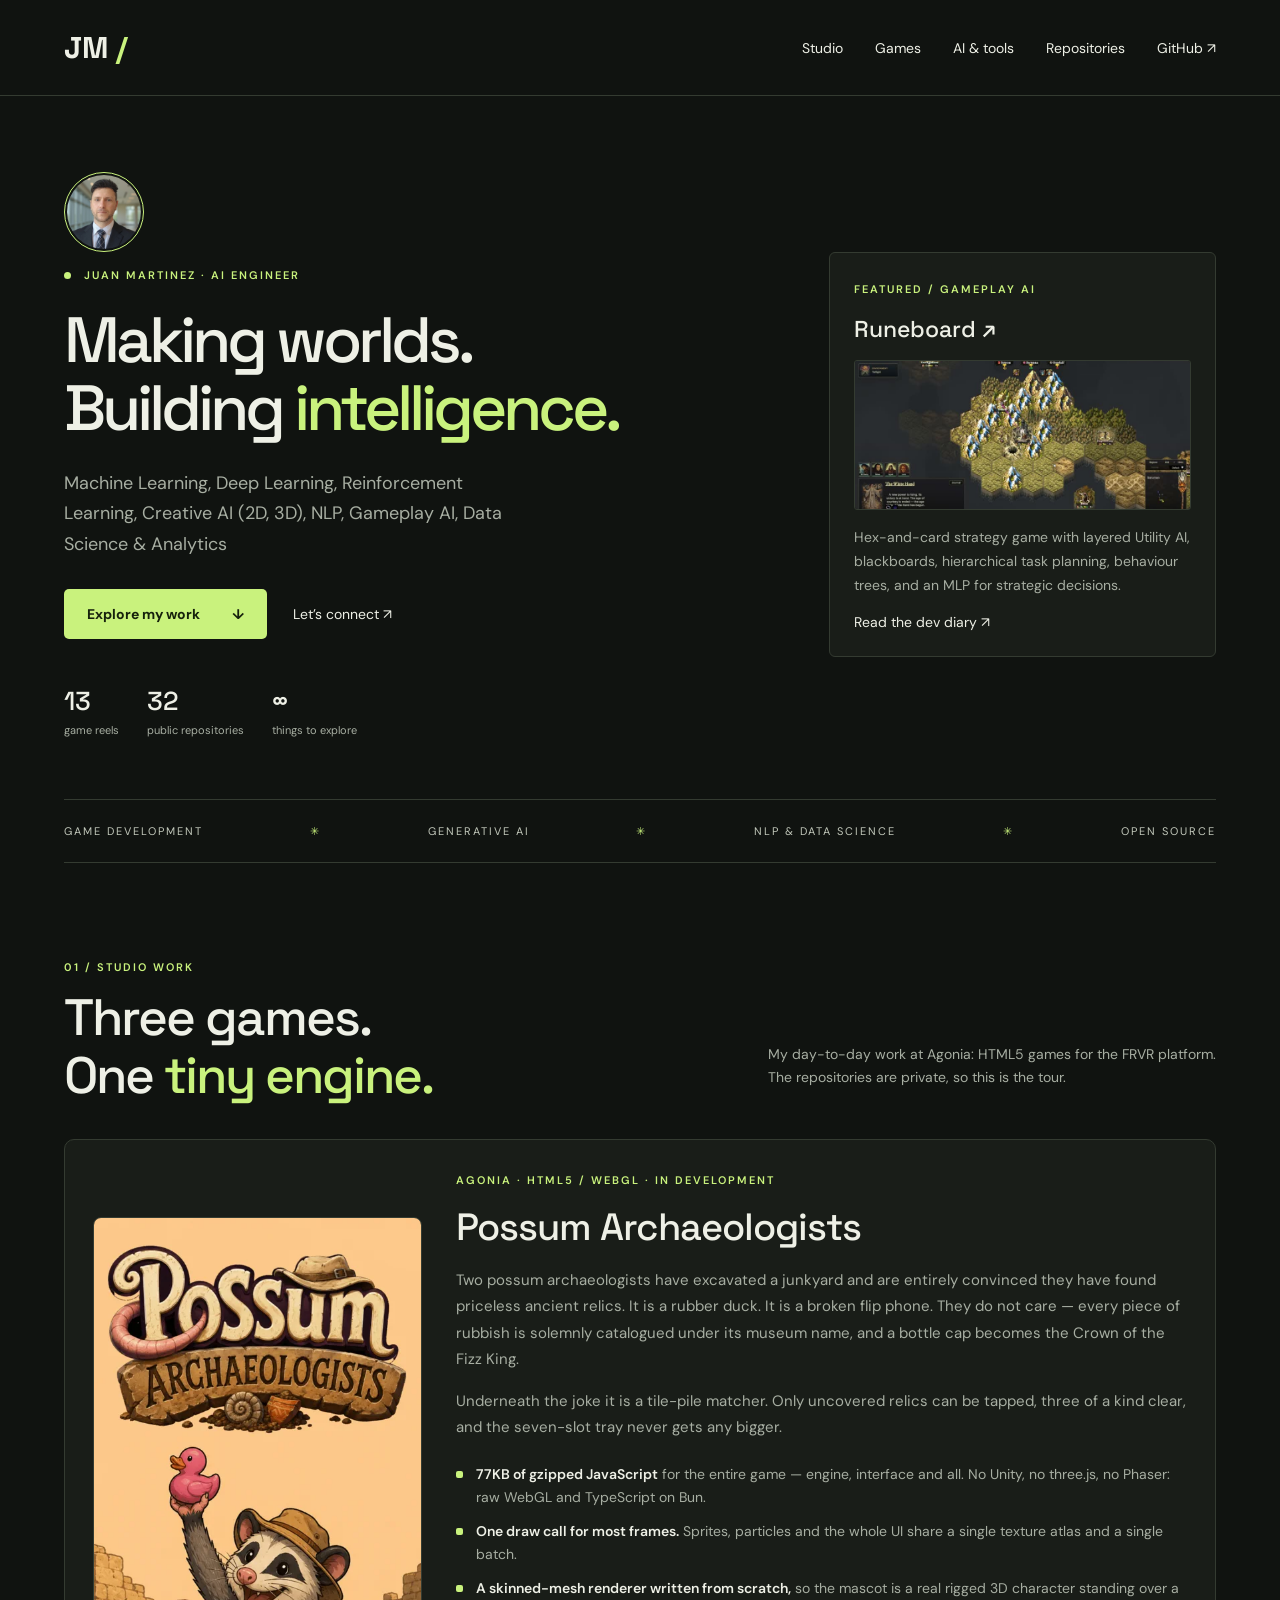
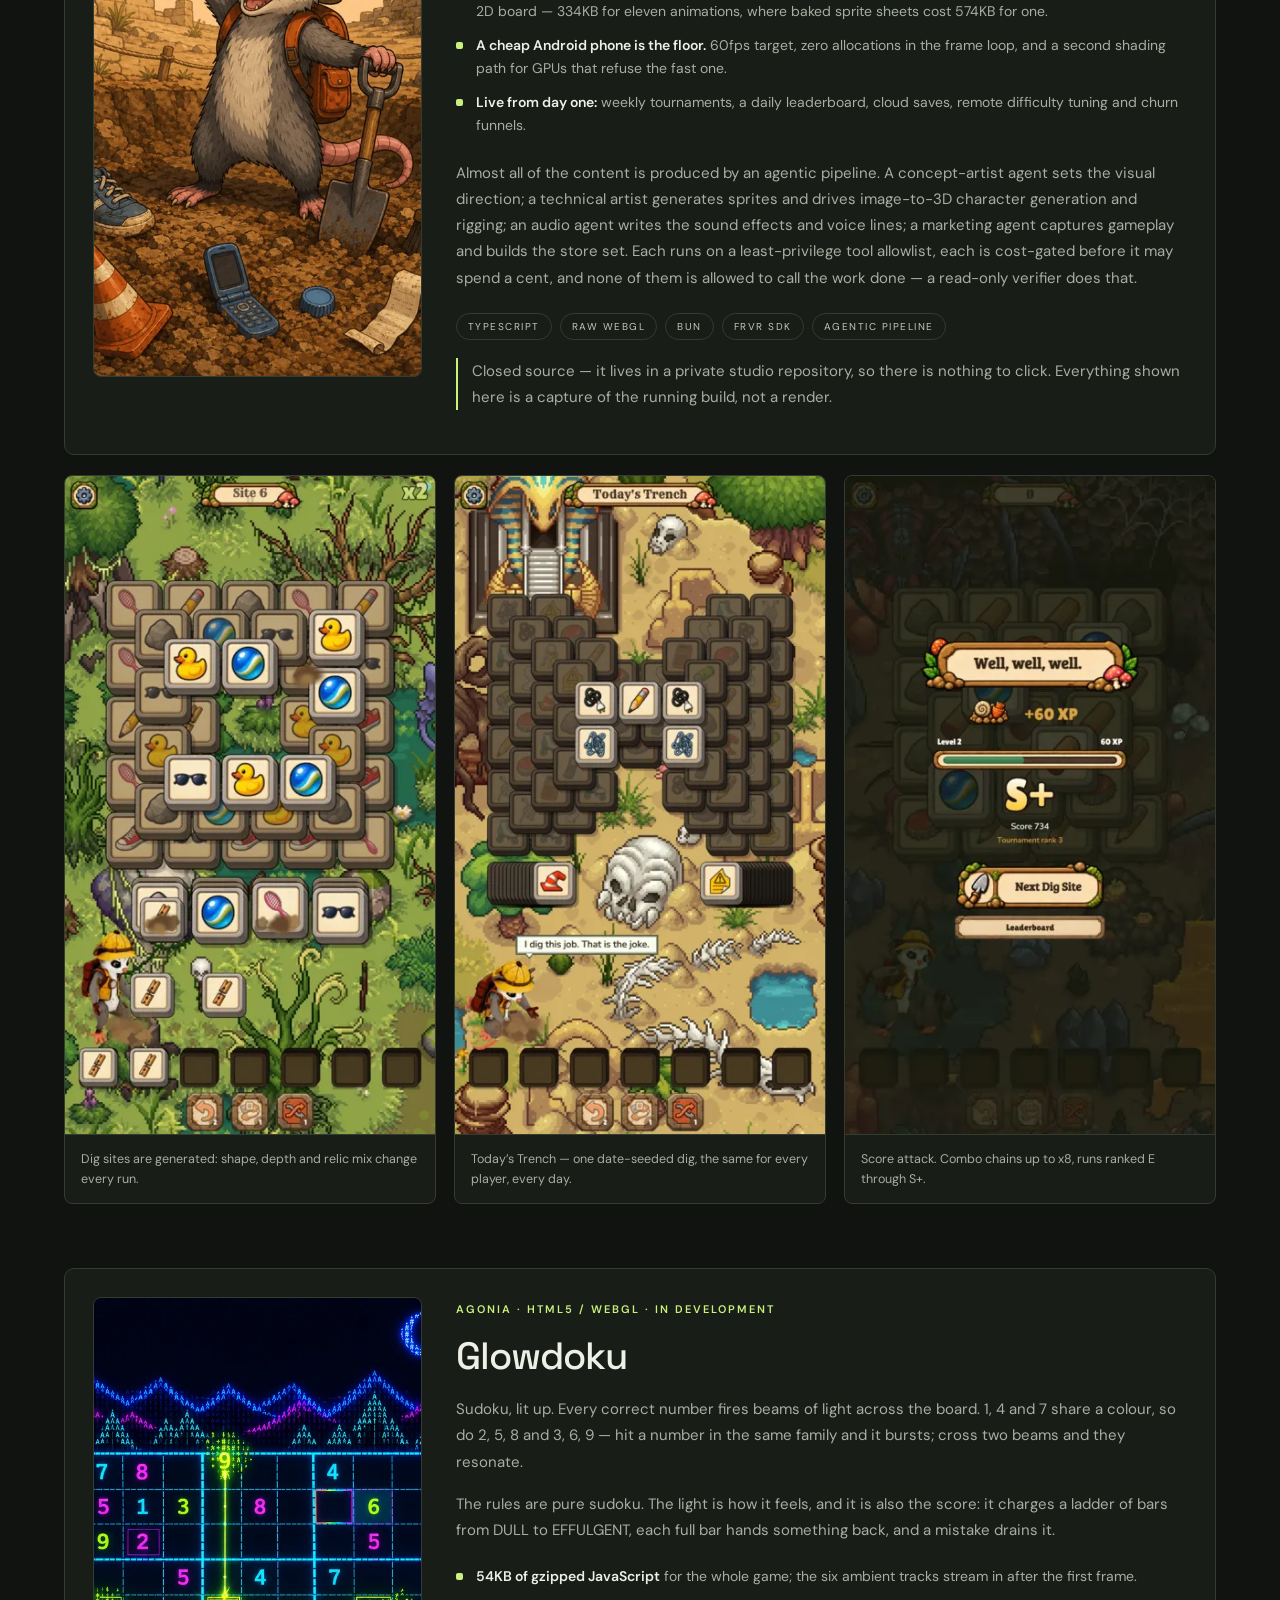
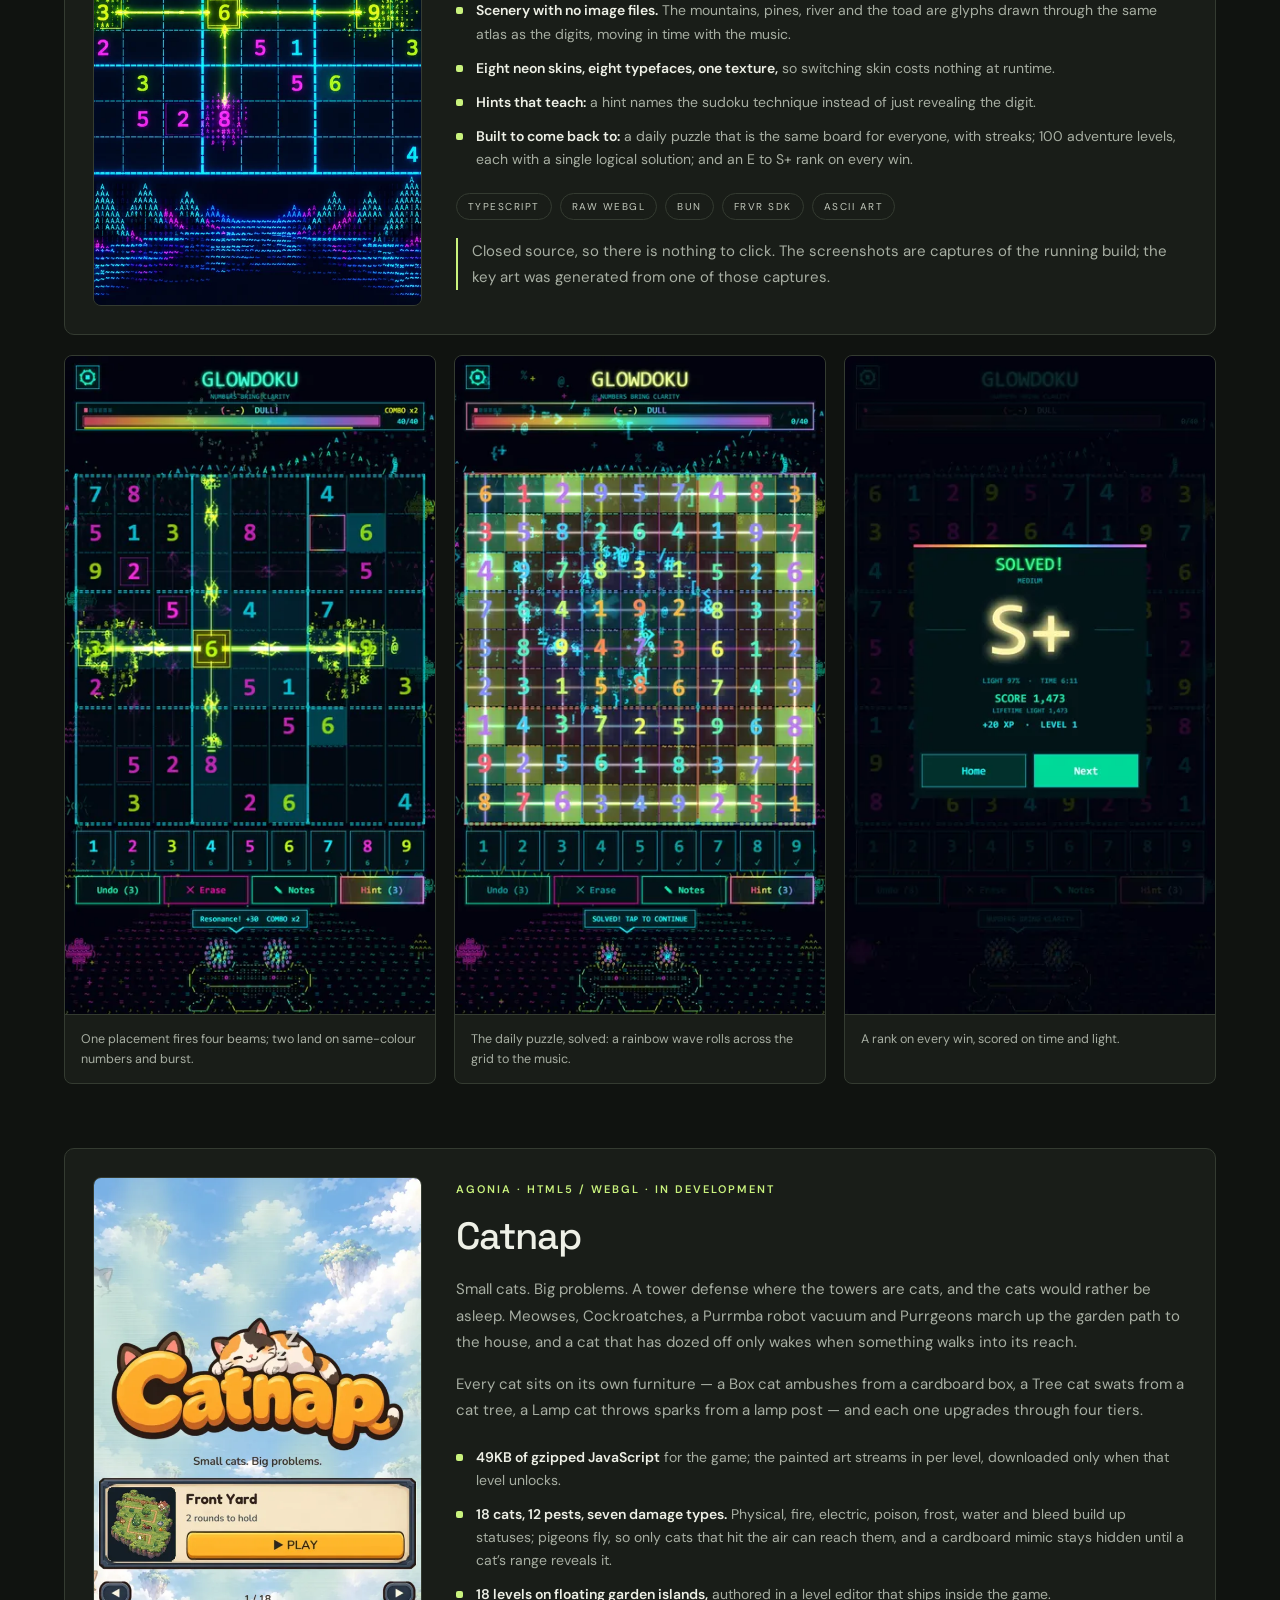
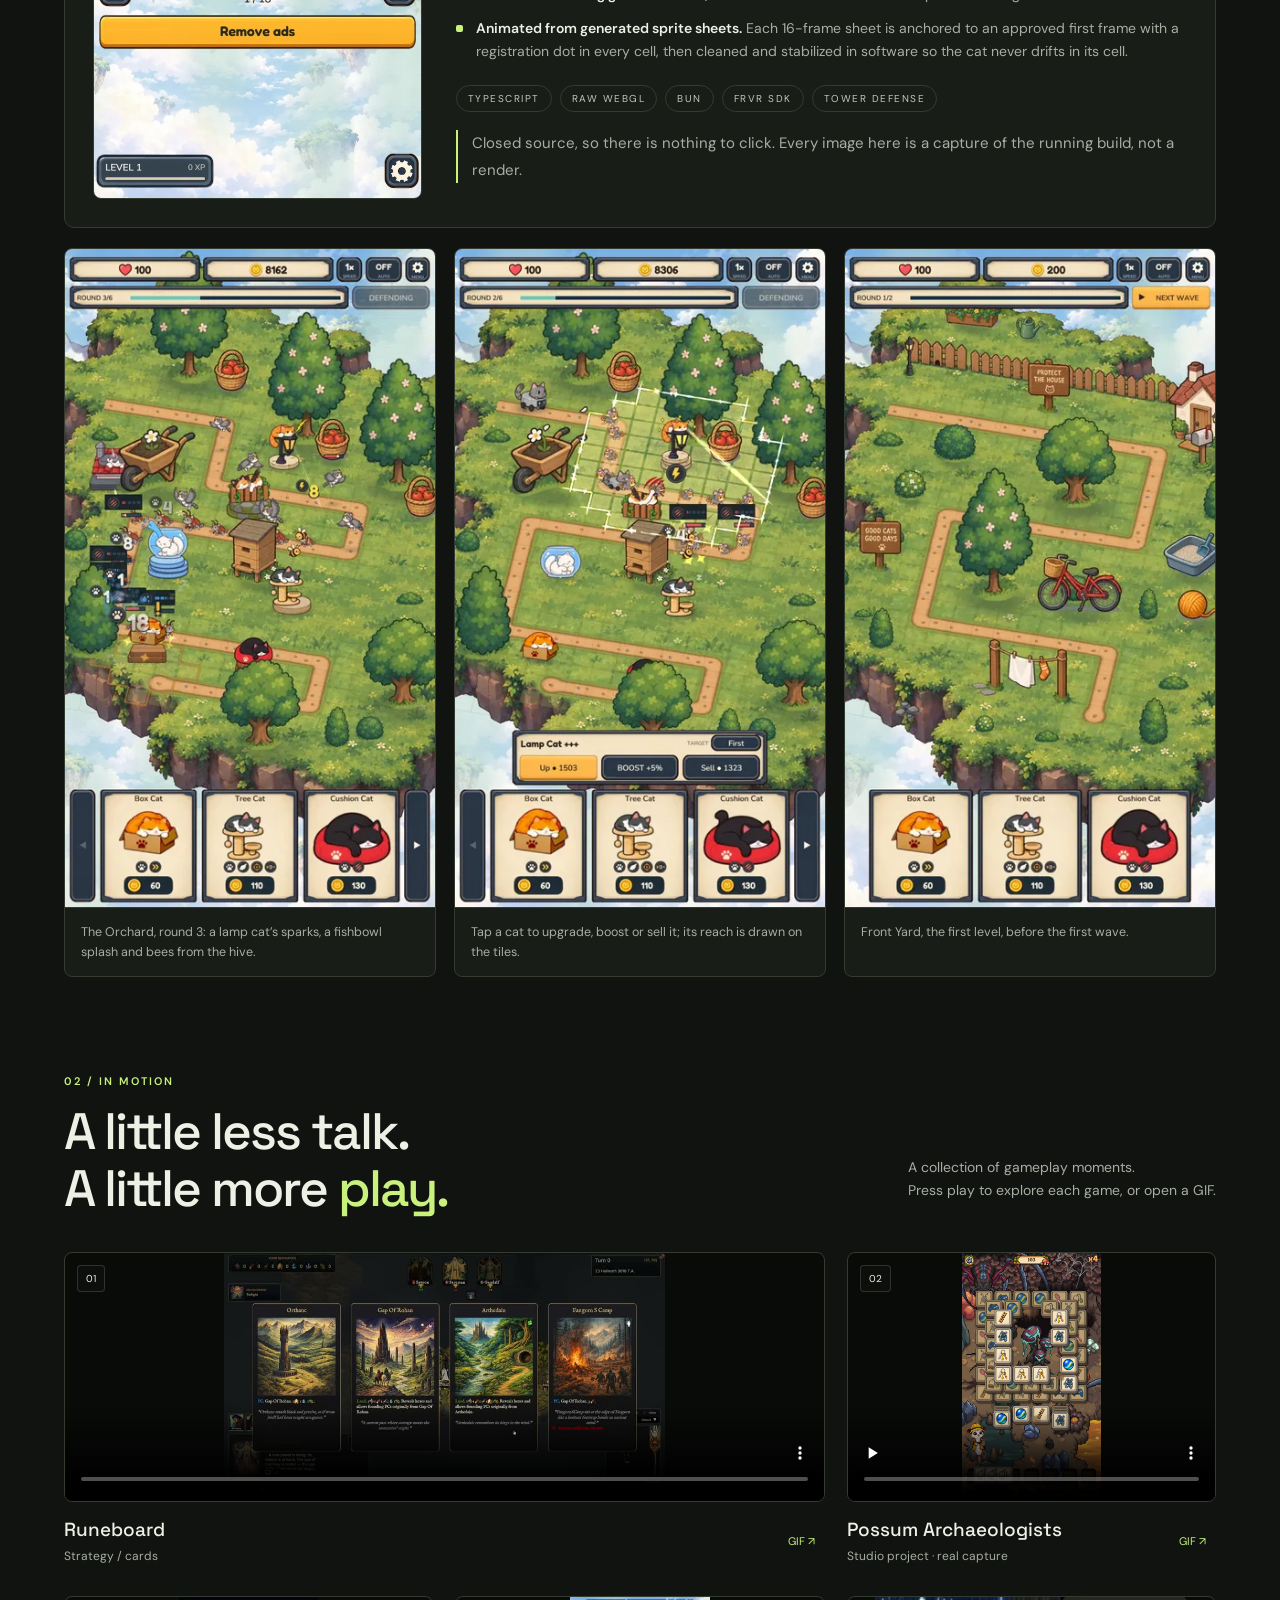
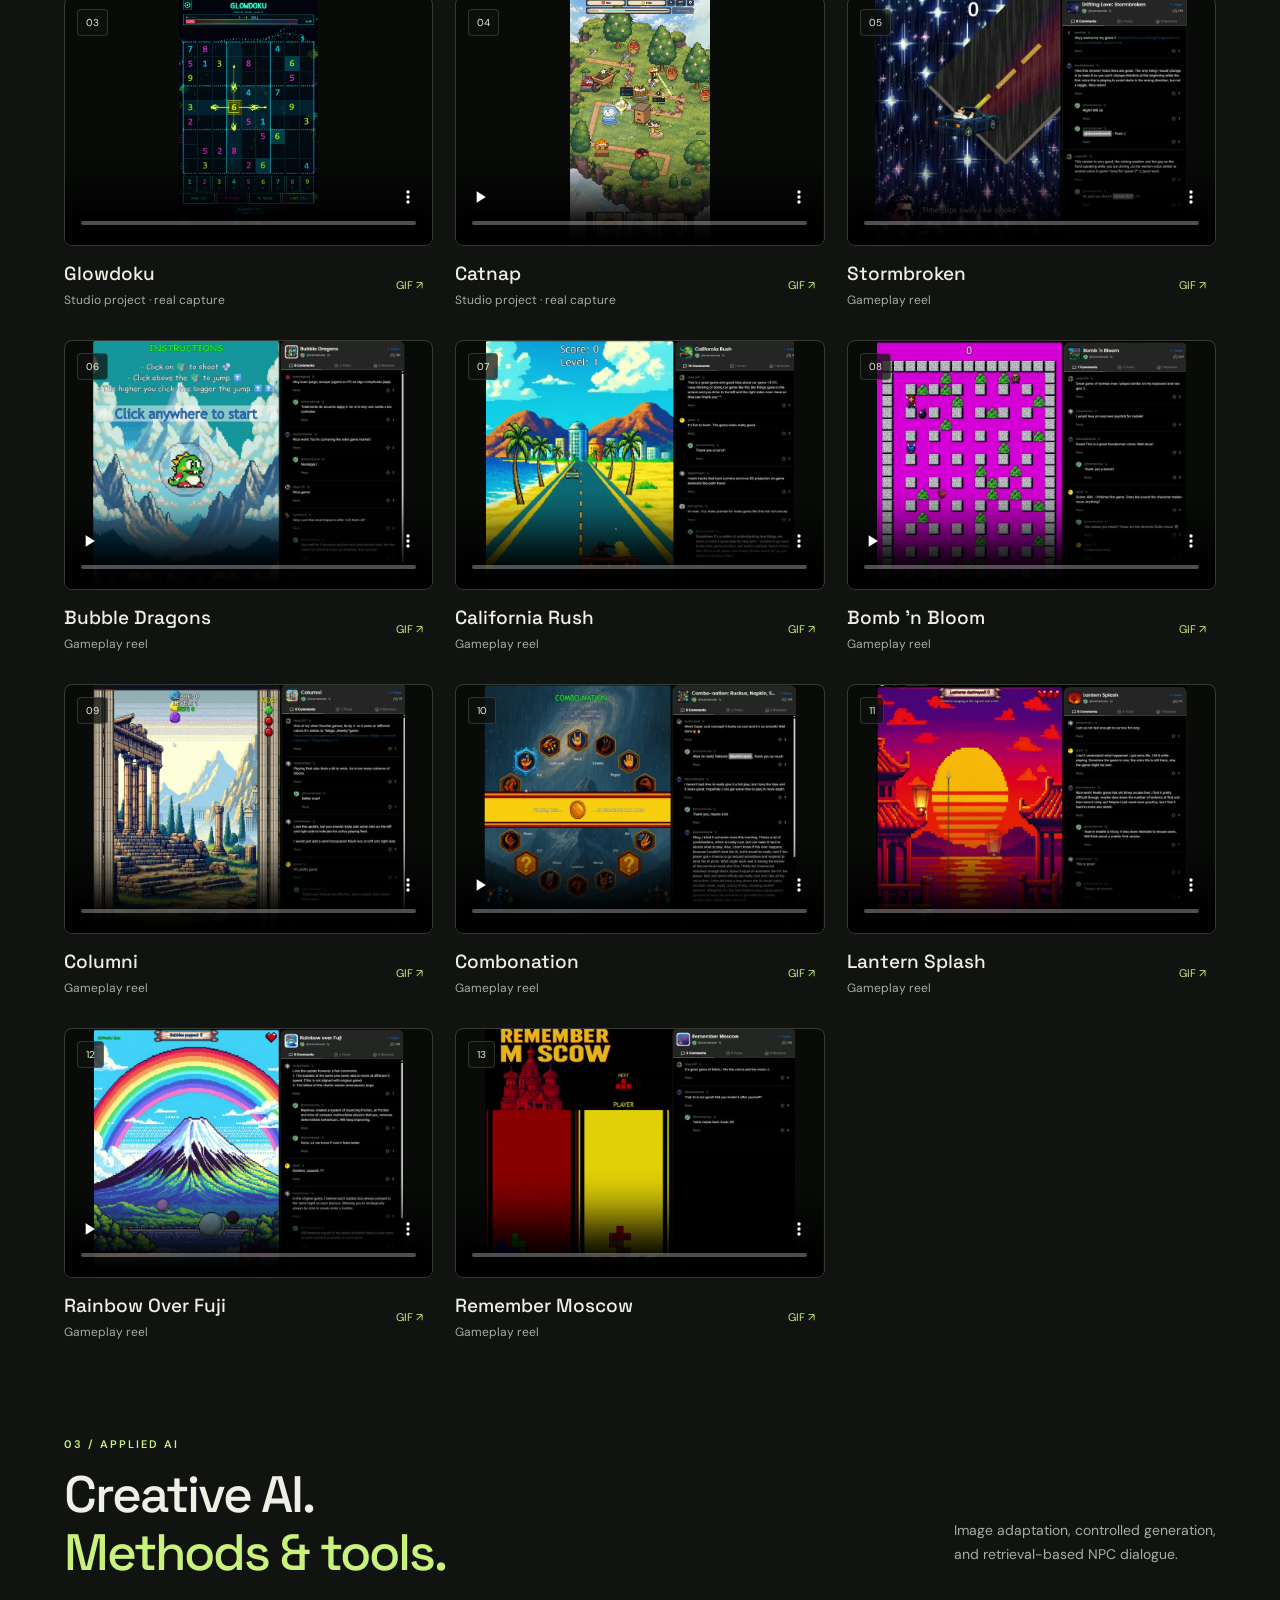
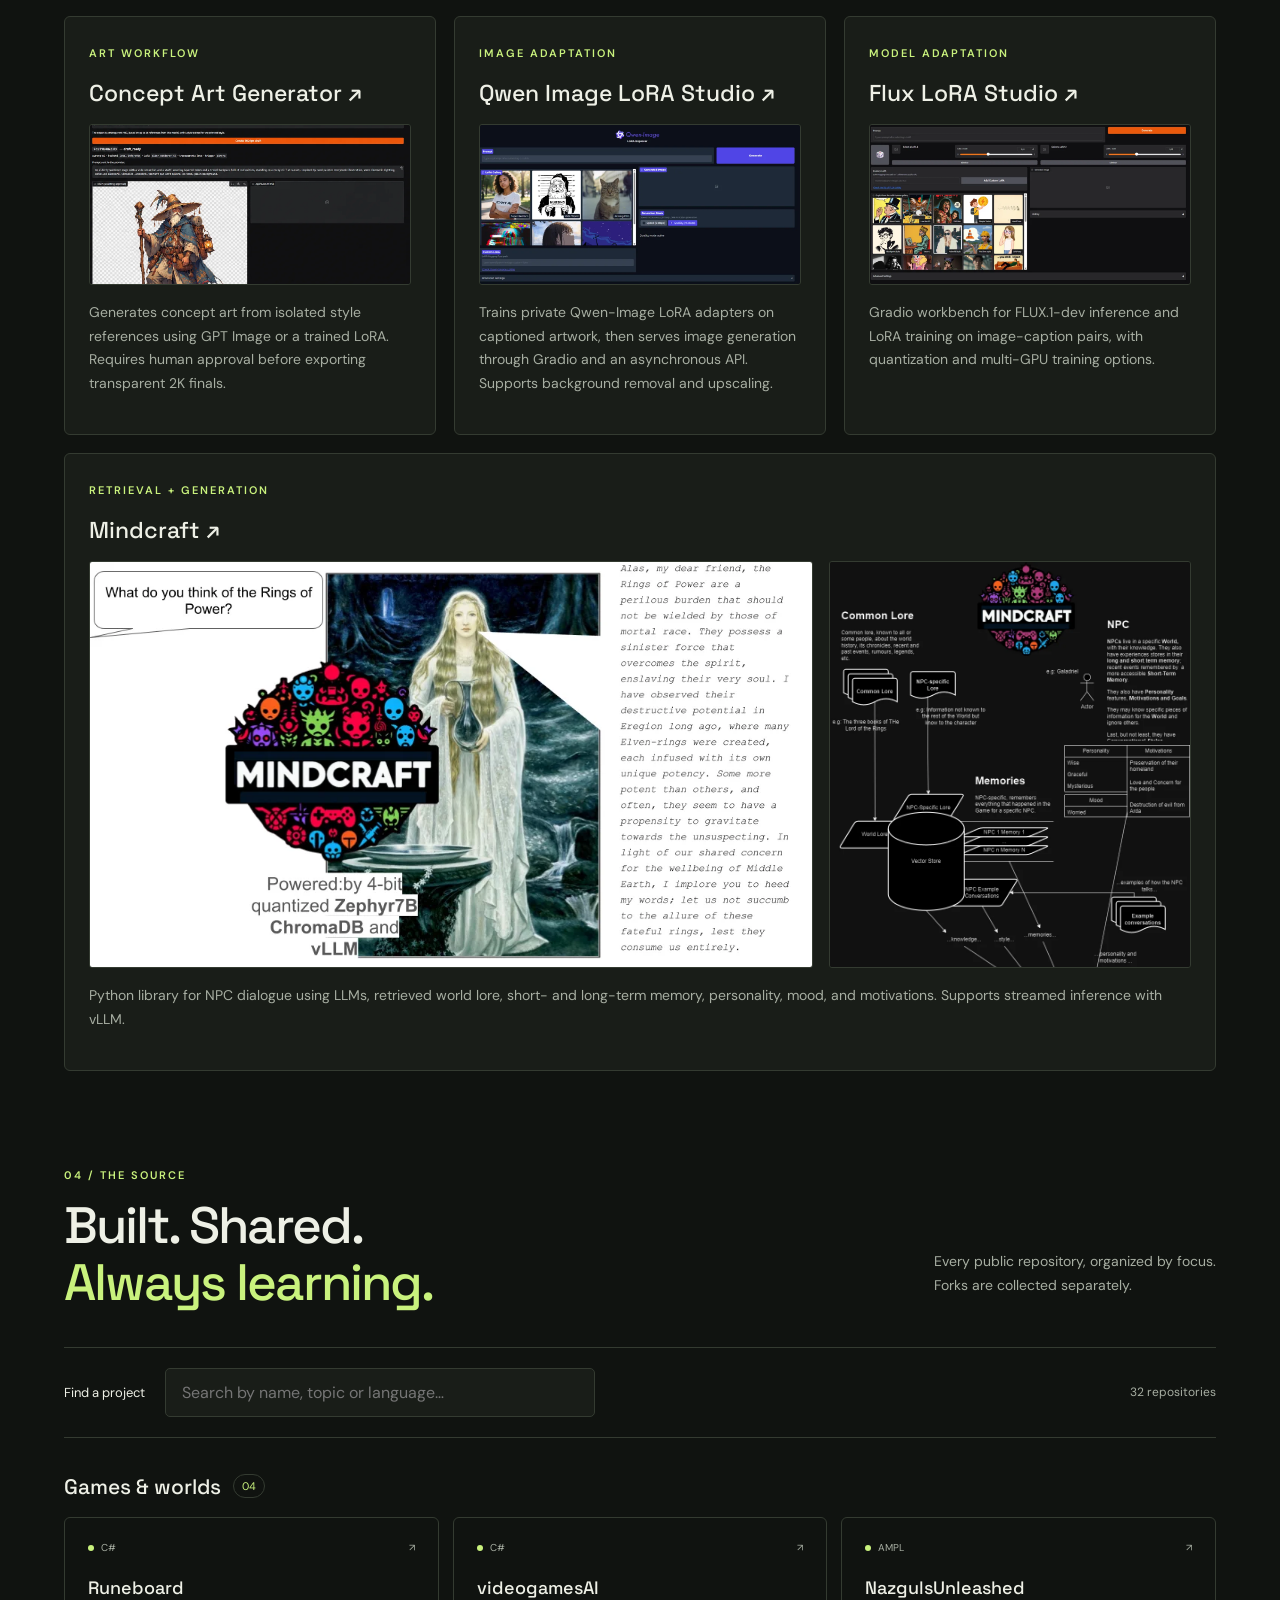
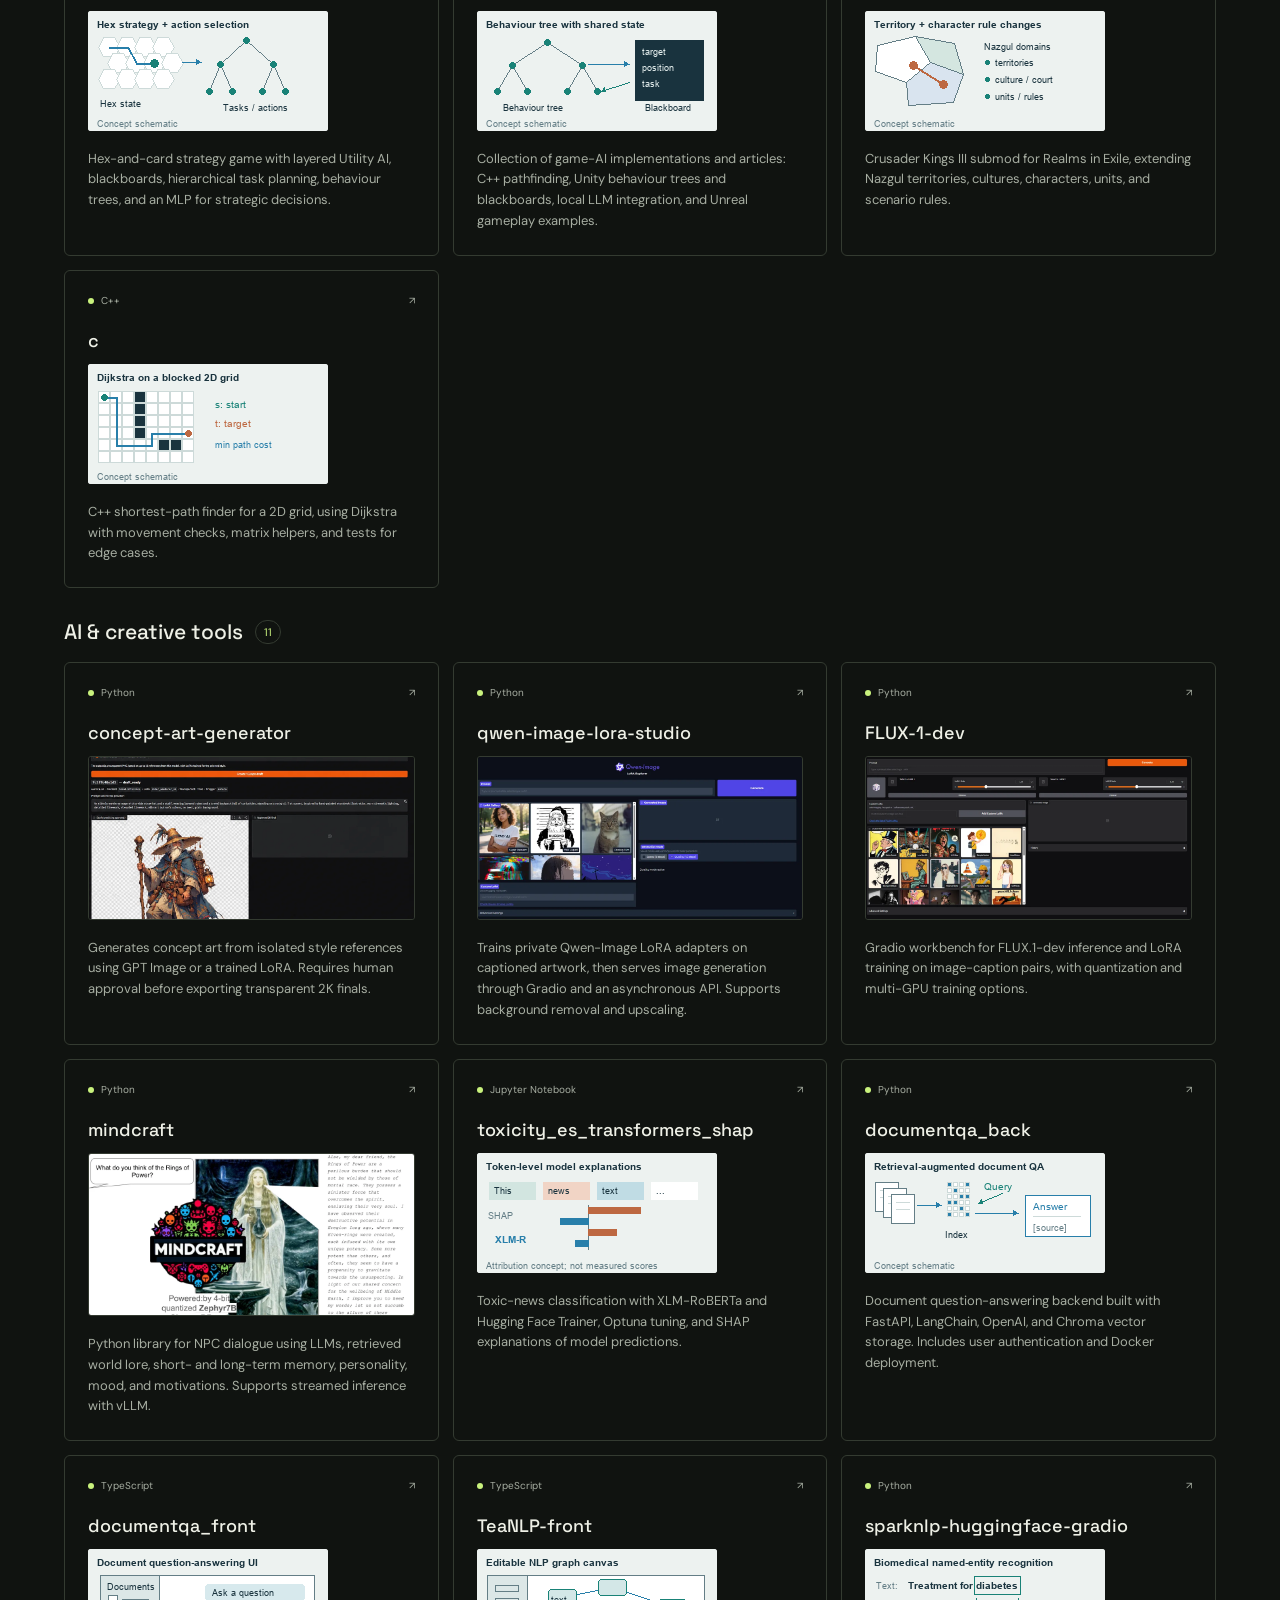
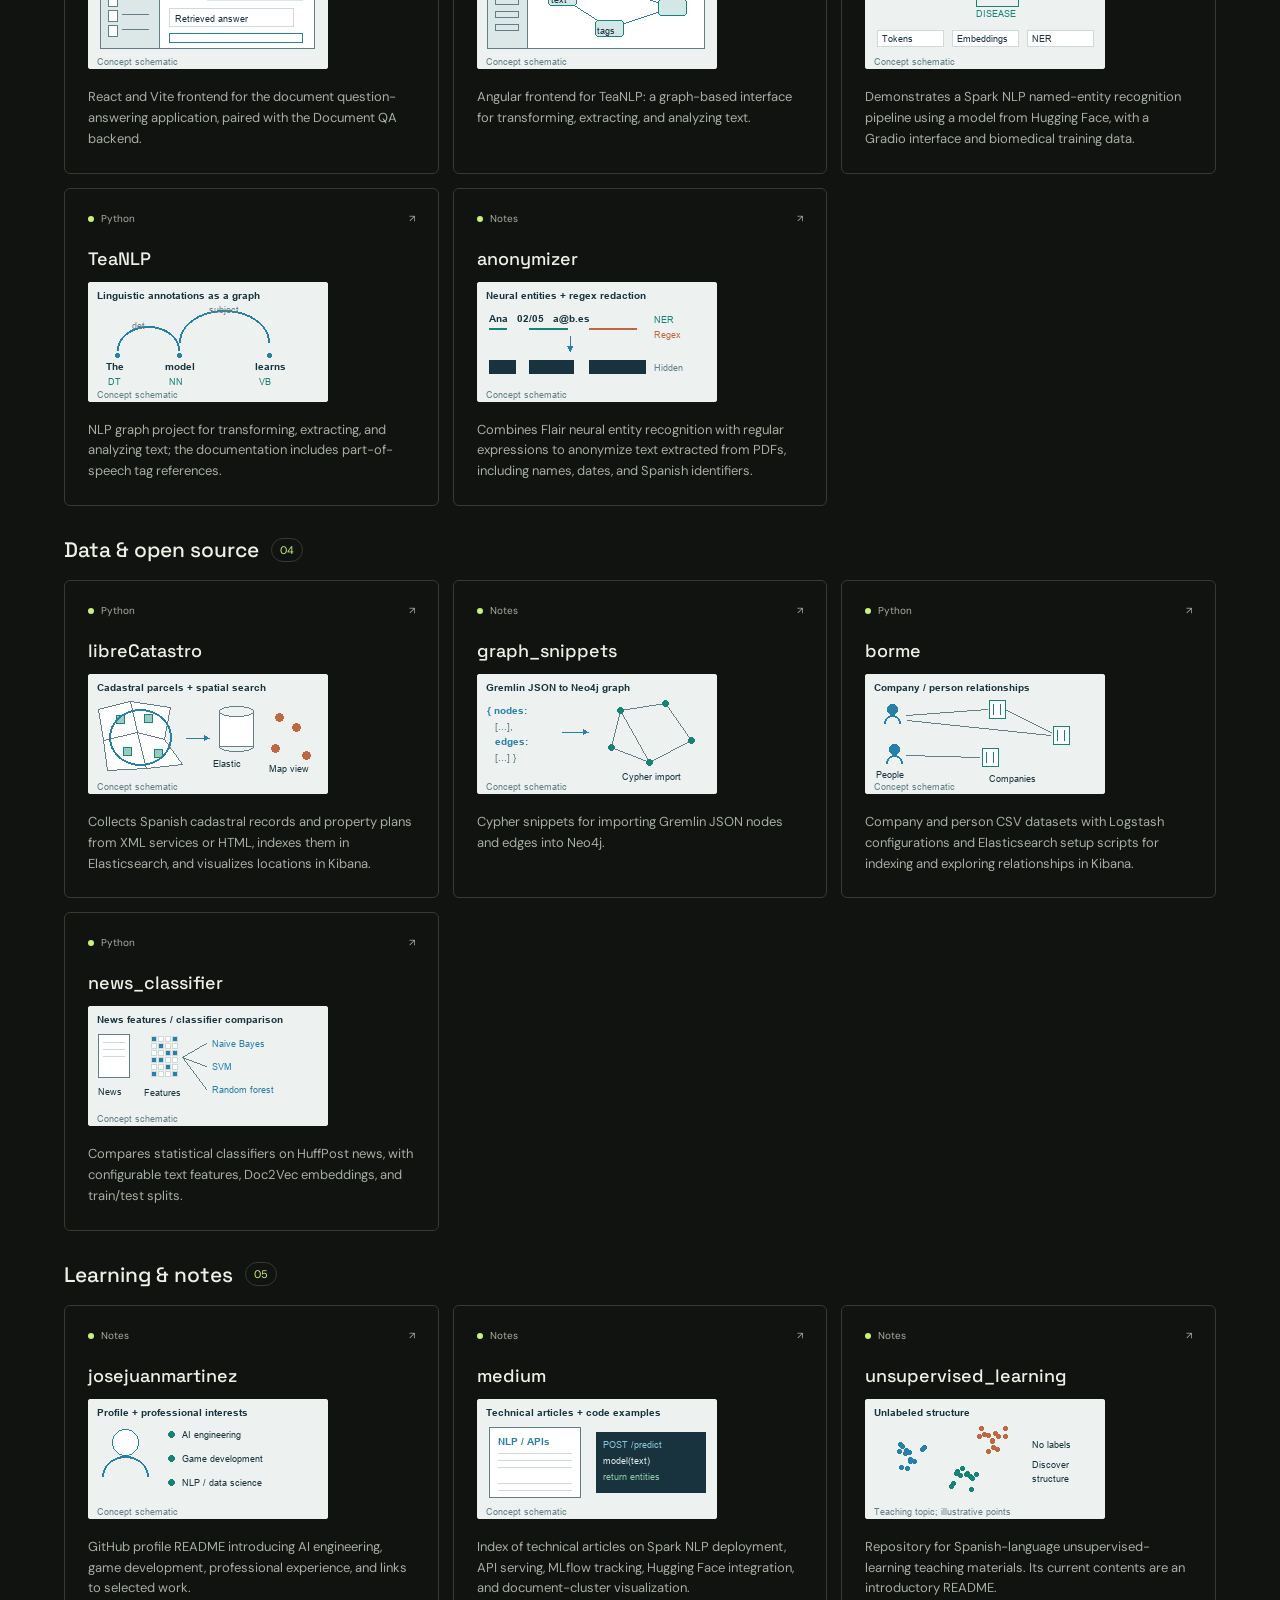
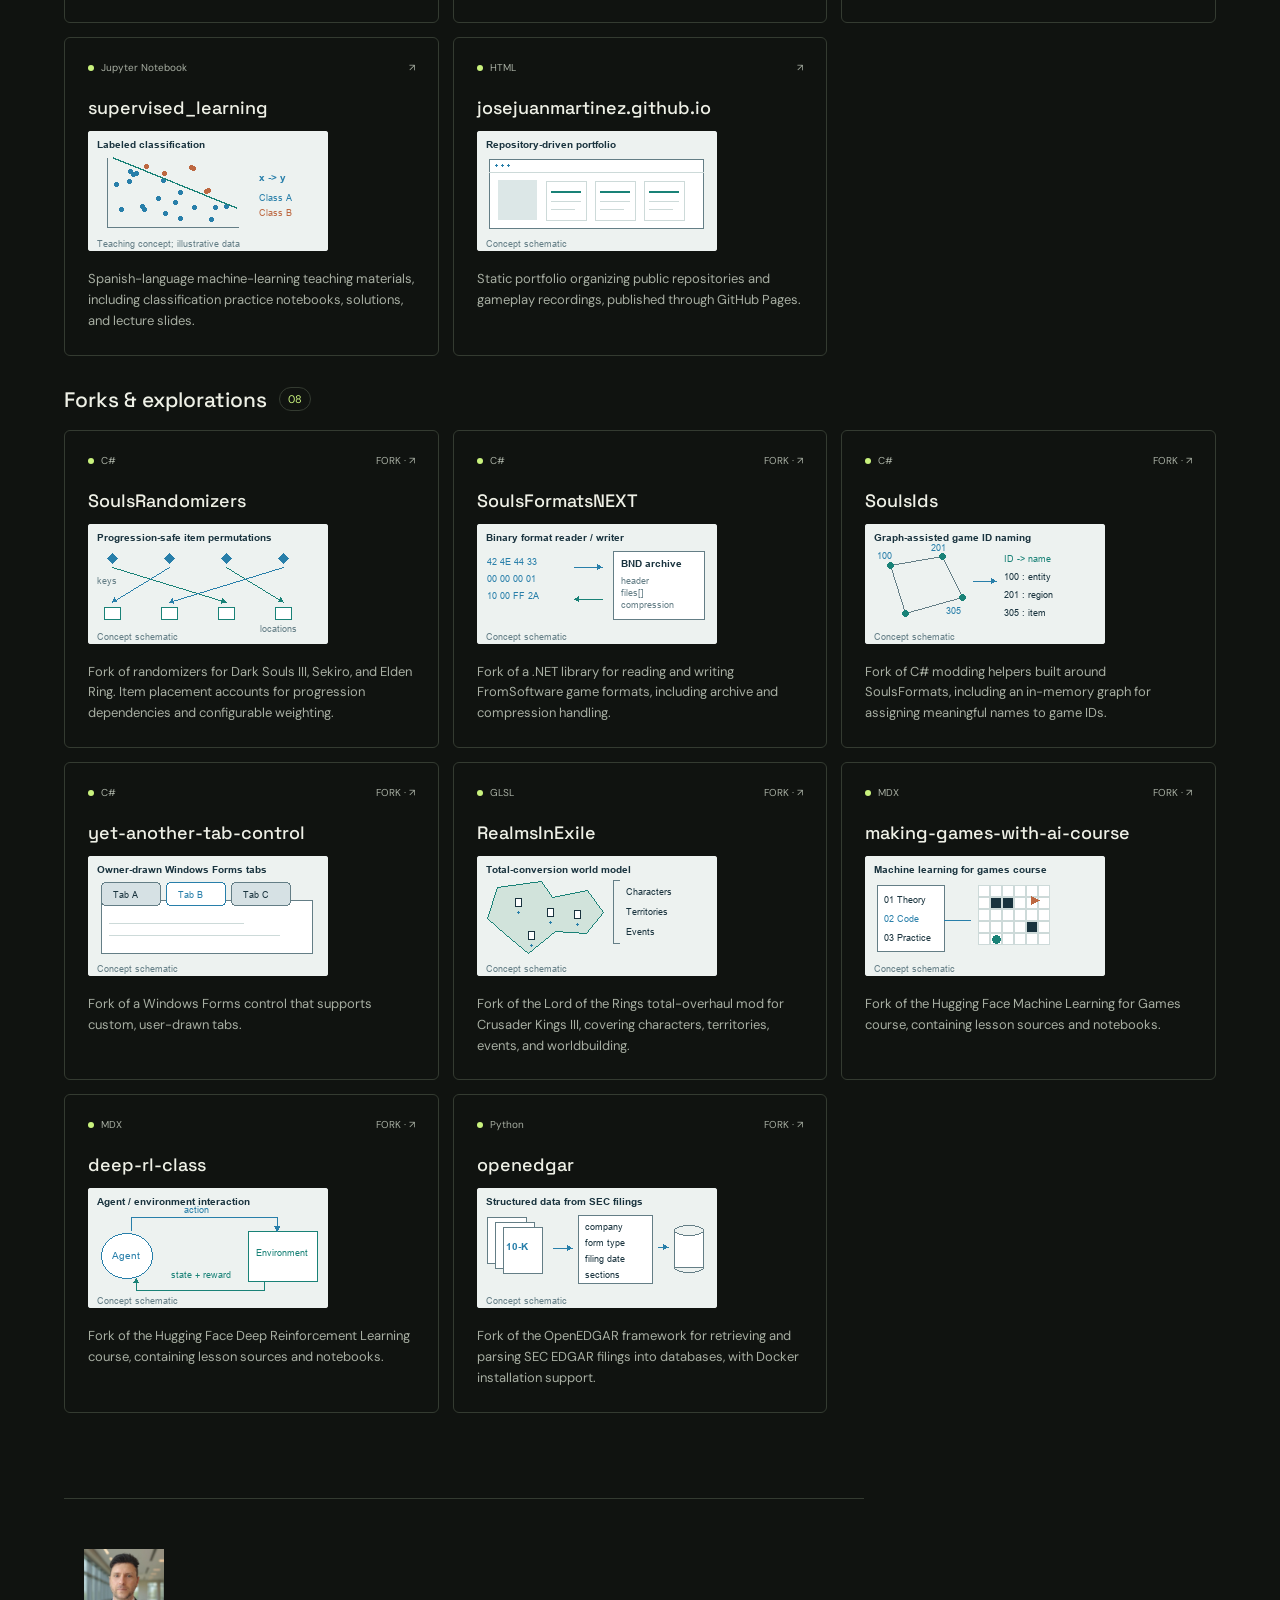
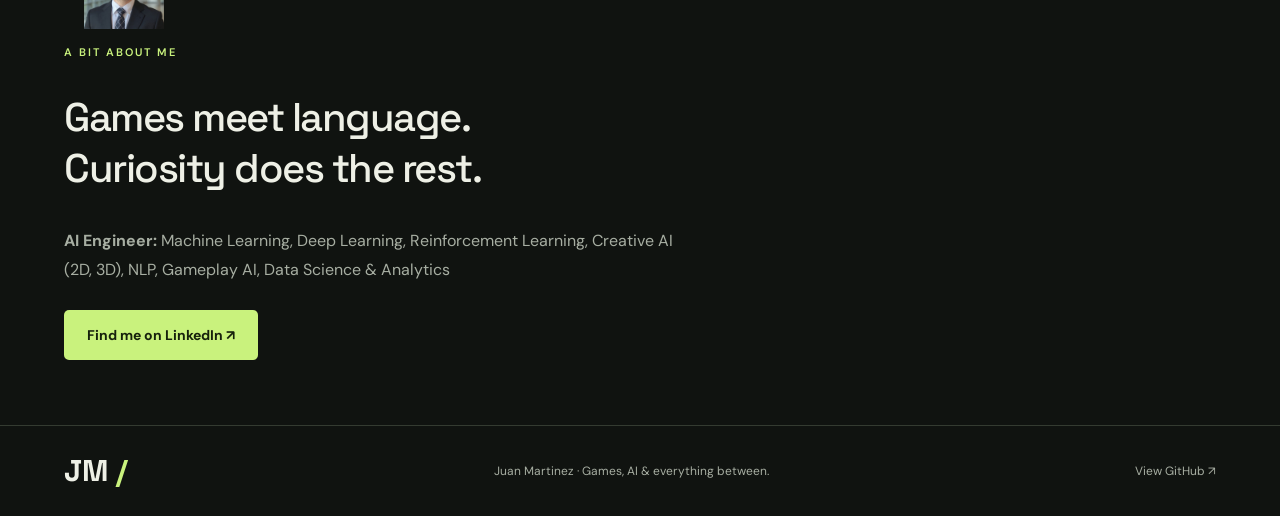
==== commit 834f7ea3: "Add Glowdoku and Catnap to the studio showcase Both are closed-source Agonia games, so like Possum A" ====
--- a/index.html
+++ b/index.html
@@ -1 +1 @@
-<!doctype html><html lang="en"><head><meta charset="utf-8"><meta name="viewport" content="width=device-width,initial-scale=1"><title>Juan Martinez — Games, AI & Creative Tools</title><meta name="description" content="Explore Juan Martinez’s games, AI tools, NLP experiments and open-source projects. Gameplay reels and the complete public repository collection."><meta property="og:title" content="Juan Martinez — Games, AI & Creative Tools"><meta property="og:description" content="Playable ideas. Intelligent systems. A collection of games and open-source experiments."><meta property="og:type" content="website"><meta property="og:url" content="https://josejuanmartinez.github.io/"><meta name="theme-color" content="#101310"><link rel="stylesheet" href="style.css?v=d725ae861e47"></head><body><a class="skip" href="#main">Skip to content</a><header><a class="wordmark" href="#">JM<span> / </span></a><nav aria-label="Main navigation"><a href="#studio">Studio</a><a href="#games">Games</a><a href="#ai">AI & tools</a><a href="#repositories">Repositories</a><a href="https://github.com/josejuanmartinez">GitHub ↗</a></nav></header><main id="main"><section class="hero"><div class="hero-copy"><img class="hero-portrait" src="assets/juan.jpg" alt="Juan Martinez" width="80" height="80" style="width:80px;height:80px;max-width:80px;object-fit:cover;border-radius:50%" fetchpriority="high"><p class="eyebrow"><span class="dot"></span> JUAN MARTINEZ · AI ENGINEER</p><h1>Making worlds.<br>Building <em>intelligence.</em></h1><p class="intro">Machine Learning, Deep Learning, Reinforcement Learning, Creative AI (2D, 3D), NLP, Gameplay AI, Data Science &amp; Analytics</p><div class="hero-links"><a class="button" href="#games">Explore my work <span>↓</span></a><a class="text-link" href="https://www.linkedin.com/in/jjmcarrascosa/">Let’s connect ↗</a></div><div class="stats"><span><strong>11</strong> game reels</span><span><strong>32</strong> public repositories</span><span><strong>∞</strong> things to explore</span></div></div><a class="hero-project" href="https://josejuanmartinez.github.io/Runeboard/"><span class="eyebrow">FEATURED / GAMEPLAY AI</span><h3>Runeboard &#8599;</h3><img class="project-shot" src="assets/runeboard-featured.jpg" alt="A Runeboard campaign in progress: Orthanc and the mountains of Isengard on the hex map, with the leader journal open" width="800" height="375" style="width:100%;height:150px;max-width:100%;object-fit:cover" loading="lazy"><p>Hex-and-card strategy game with layered Utility AI, blackboards, hierarchical task planning, behaviour trees, and an MLP for strategic decisions.</p><span class="text-link">Read the dev diary &#8599;</span></a></section><div class="ticker" aria-label="Areas of work">GAME DEVELOPMENT <span>✳</span> GENERATIVE AI <span>✳</span> NLP & DATA SCIENCE <span>✳</span> OPEN SOURCE</div><section id="studio"><div class="section-heading"><div><p class="eyebrow">01 / STUDIO WORK</p><h2>Trash, catalogued<br>as <em>treasure.</em></h2></div><p>My day-to-day work at Agonia: an HTML5 game for the FRVR platform.<br>The repository is private, so this is the tour.</p></div><article class="showcase"><img class="showcase-art" src="assets/possumarch-key.webp" alt="Possum Archaeologists key art: a possum in a safari hat holds up a rubber duck beside a shovel in an excavated junkyard" width="640" height="1138" loading="lazy"><div class="showcase-copy"><span class="eyebrow">AGONIA · HTML5 / WEBGL · IN DEVELOPMENT</span><h3>Possum Archaeologists</h3><p>Two possum archaeologists have excavated a junkyard and are entirely convinced they have found priceless ancient relics. It is a rubber duck. It is a broken flip phone. They do not care — every piece of rubbish is solemnly catalogued under its museum name, and a bottle cap becomes the Crown of the Fizz King.</p><p>Underneath the joke it is a tile-pile matcher. Only uncovered relics can be tapped, three of a kind clear, and the seven-slot tray never gets any bigger.</p><ul class="showcase-list"><li><strong>77KB of gzipped JavaScript</strong> for the entire game — engine, interface and all. No Unity, no three.js, no Phaser: raw WebGL and TypeScript on Bun.</li><li><strong>One draw call for most frames.</strong> Sprites, particles and the whole UI share a single texture atlas and a single batch.</li><li><strong>A skinned-mesh renderer written from scratch,</strong> so the mascot is a real rigged 3D character standing over a 2D board — 334KB for eleven animations, where baked sprite sheets cost 574KB for one.</li><li><strong>A cheap Android phone is the floor.</strong> 60fps target, zero allocations in the frame loop, and a second shading path for GPUs that refuse the fast one.</li><li><strong>Live from day one:</strong> weekly tournaments, a daily leaderboard, cloud saves, remote difficulty tuning and churn funnels.</li></ul><p>Almost all of the content is produced by an agentic pipeline. A concept-artist agent sets the visual direction; a technical artist generates sprites and drives image-to-3D character generation and rigging; an audio agent writes the sound effects and voice lines; a marketing agent captures gameplay and builds the store set. Each runs on a least-privilege tool allowlist, each is cost-gated before it may spend a cent, and none of them is allowed to call the work done — a read-only verifier does that.</p><div class="tag-row"><span>TYPESCRIPT</span><span>RAW WEBGL</span><span>BUN</span><span>FRVR SDK</span><span>AGENTIC PIPELINE</span></div><p class="showcase-note">Closed source — it lives in a private studio repository, so there is nothing to click. Everything shown here is a capture of the running build, not a render.</p></div></article><div class="shot-row"><figure class="shot"><img src="assets/possumarch-board.webp" alt="Dig sites are generated: shape, depth and relic mix change every run." width="405" height="720" loading="lazy"><figcaption>Dig sites are generated: shape, depth and relic mix change every run.</figcaption></figure><figure class="shot"><img src="assets/possumarch-trench.webp" alt="Today’s Trench — one date-seeded dig, the same for every player, every day." width="405" height="720" loading="lazy"><figcaption>Today’s Trench — one date-seeded dig, the same for every player, every day.</figcaption></figure><figure class="shot"><img src="assets/possumarch-win.webp" alt="Score attack. Combo chains up to x8, runs ranked E through S+." width="405" height="720" loading="lazy"><figcaption>Score attack. Combo chains up to x8, runs ranked E through S+.</figcaption></figure></div></section><section id="games"><div class="section-heading"><div><p class="eyebrow">02 / IN MOTION</p><h2>A little less talk.<br>A little more <em>play.</em></h2></div><p>A collection of gameplay moments.<br>Press play to explore each game, or open a GIF.</p></div><div class="game-grid"><article class="game-card"><div class="game-media"><video controls muted loop playsinline preload="none" poster="assets/runeboard.jpg" aria-label="Runeboard gameplay"><source src="assets/runeboard.mp4" type="video/mp4"></video><span class="game-number">01</span></div><div class="game-caption"><div><h3>Runeboard</h3><p>Strategy / cards</p></div><a href="assets/runeboard.gif" aria-label="Open Runeboard animated GIF">GIF ↗</a></div></article><article class="game-card"><div class="game-media"><video controls muted loop playsinline preload="none" poster="assets/possum_archaeologists.jpg" aria-label="Possum Archaeologists gameplay"><source src="assets/possum_archaeologists.mp4" type="video/mp4"></video><span class="game-number">02</span></div><div class="game-caption"><div><h3>Possum Archaeologists</h3><p>Studio project · real capture</p></div><a href="assets/possum_archaeologists.gif" aria-label="Open Possum Archaeologists animated GIF">GIF ↗</a></div></article><article class="game-card"><div class="game-media"><video controls muted loop playsinline preload="none" poster="assets/stormbroken.jpg" aria-label="Stormbroken gameplay"><source src="assets/stormbroken.mp4" type="video/mp4"></video><span class="game-number">03</span></div><div class="game-caption"><div><h3>Stormbroken</h3><p>Gameplay reel</p></div><a href="assets/stormbroken.gif" aria-label="Open Stormbroken animated GIF">GIF ↗</a></div></article><article class="game-card"><div class="game-media"><video controls muted loop playsinline preload="none" poster="assets/bubble_dragons.jpg" aria-label="Bubble Dragons gameplay"><source src="assets/bubble_dragons.mp4" type="video/mp4"></video><span class="game-number">04</span></div><div class="game-caption"><div><h3>Bubble Dragons</h3><p>Gameplay reel</p></div><a href="assets/bubble_dragons.gif" aria-label="Open Bubble Dragons animated GIF">GIF ↗</a></div></article><article class="game-card"><div class="game-media"><video controls muted loop playsinline preload="none" poster="assets/california_rush.jpg" aria-label="California Rush gameplay"><source src="assets/california_rush.mp4" type="video/mp4"></video><span class="game-number">05</span></div><div class="game-caption"><div><h3>California Rush</h3><p>Gameplay reel</p></div><a href="assets/california_rush.gif" aria-label="Open California Rush animated GIF">GIF ↗</a></div></article><article class="game-card"><div class="game-media"><video controls muted loop playsinline preload="none" poster="assets/bombnbloom.jpg" aria-label="Bomb ’n Bloom gameplay"><source src="assets/bombnbloom.mp4" type="video/mp4"></video><span class="game-number">06</span></div><div class="game-caption"><div><h3>Bomb ’n Bloom</h3><p>Gameplay reel</p></div><a href="assets/bombnbloom.gif" aria-label="Open Bomb ’n Bloom animated GIF">GIF ↗</a></div></article><article class="game-card"><div class="game-media"><video controls muted loop playsinline preload="none" poster="assets/columni.jpg" aria-label="Columni gameplay"><source src="assets/columni.mp4" type="video/mp4"></video><span class="game-number">07</span></div><div class="game-caption"><div><h3>Columni</h3><p>Gameplay reel</p></div><a href="assets/columni.gif" aria-label="Open Columni animated GIF">GIF ↗</a></div></article><article class="game-card"><div class="game-media"><video controls muted loop playsinline preload="none" poster="assets/combonation.jpg" aria-label="Combonation gameplay"><source src="assets/combonation.mp4" type="video/mp4"></video><span class="game-number">08</span></div><div class="game-caption"><div><h3>Combonation</h3><p>Gameplay reel</p></div><a href="assets/combonation.gif" aria-label="Open Combonation animated GIF">GIF ↗</a></div></article><article class="game-card"><div class="game-media"><video controls muted loop playsinline preload="none" poster="assets/lantern_splash.jpg" aria-label="Lantern Splash gameplay"><source src="assets/lantern_splash.mp4" type="video/mp4"></video><span class="game-number">09</span></div><div class="game-caption"><div><h3>Lantern Splash</h3><p>Gameplay reel</p></div><a href="assets/lantern_splash.gif" aria-label="Open Lantern Splash animated GIF">GIF ↗</a></div></article><article class="game-card"><div class="game-media"><video controls muted loop playsinline preload="none" poster="assets/rainbow_over_fuji.jpg" aria-label="Rainbow Over Fuji gameplay"><source src="assets/rainbow_over_fuji.mp4" type="video/mp4"></video><span class="game-number">10</span></div><div class="game-caption"><div><h3>Rainbow Over Fuji</h3><p>Gameplay reel</p></div><a href="assets/rainbow_over_fuji.gif" aria-label="Open Rainbow Over Fuji animated GIF">GIF ↗</a></div></article><article class="game-card"><div class="game-media"><video controls muted loop playsinline preload="none" poster="assets/remember_moscow.jpg" aria-label="Remember Moscow gameplay"><source src="assets/remember_moscow.mp4" type="video/mp4"></video><span class="game-number">11</span></div><div class="game-caption"><div><h3>Remember Moscow</h3><p>Gameplay reel</p></div><a href="assets/remember_moscow.gif" aria-label="Open Remember Moscow animated GIF">GIF ↗</a></div></article></div></section><section id="ai"><div class="section-heading"><div><p class="eyebrow">03 / APPLIED AI</p><h2>Creative AI.<br><em>Methods &amp; tools.</em></h2></div><p>Image adaptation, controlled generation,<br>and retrieval-based NPC dialogue.</p></div><div class="method-grid"><a class="method-card" href="https://github.com/josejuanmartinez/concept-art-generator"><span class="eyebrow">ART WORKFLOW</span><h3>Concept Art Generator &#8599;</h3><img class="project-shot shot-center" src="assets/concept-art-generator.webp" alt="Concept Art Generator: an elderly wanderer mage draft awaits human approval before the transparent 2K final is unlocked" width="1200" height="1200" loading="lazy"><p>Generates concept art from isolated style references using GPT Image or a trained LoRA. Requires human approval before exporting transparent 2K finals.</p></a><a class="method-card" href="https://github.com/josejuanmartinez/qwen-image-lora-studio"><span class="eyebrow">IMAGE ADAPTATION</span><h3>Qwen Image LoRA Studio &#8599;</h3><img class="project-shot" src="assets/qwen-lora-studio.webp" alt="Qwen-Image LoRA Explorer: prompt box, LoRA gallery, custom LoRA path, speed/quality mode and the generated image panel" width="1200" height="575" loading="lazy"><p>Trains private Qwen-Image LoRA adapters on captioned artwork, then serves image generation through Gradio and an asynchronous API. Supports background removal and upscaling.</p></a><a class="method-card" href="https://github.com/josejuanmartinez/FLUX-1-dev"><span class="eyebrow">MODEL ADAPTATION</span><h3>Flux LoRA Studio &#8599;</h3><img class="project-shot" src="assets/flux-lora-studio.webp" alt="Flux LoRA Studio: two LoRA slots with scale sliders, a custom LoRA field, the LoRA Explorer gallery and the generated image panel" width="1200" height="586" loading="lazy"><p>Gradio workbench for FLUX.1-dev inference and LoRA training on image-caption pairs, with quantization and multi-GPU training options.</p></a><a class="method-card method-card--wide" href="https://github.com/josejuanmartinez/mindcraft"><span class="eyebrow">RETRIEVAL + GENERATION</span><h3>Mindcraft &#8599;</h3><div class="shot-pair"><img class="project-shot" src="assets/mindcraft-galadriel.webp" alt="Galadriel answers “What do you think of the Rings of Power?” in character, powered by 4-bit quantized Zephyr 7B, ChromaDB and vLLM" width="960" height="540" loading="lazy"><span class="shot-fill"><img class="project-shot" src="assets/mindcraft-architecture.webp" alt="Mindcraft architecture: world lore, NPC-specific lore, memories and example conversations flow from a vector store into the prompt; player feedback feeds supervised finetuning" width="806" height="1315" loading="lazy"></span></div><p>Python library for NPC dialogue using LLMs, retrieved world lore, short- and long-term memory, personality, mood, and motivations. Supports streamed inference with vLLM.</p></a></div></section><section id="repositories"><div class="section-heading"><div><p class="eyebrow">04 / THE SOURCE</p><h2>Built. Shared.<br><em>Always learning.</em></h2></div><p>Every public repository, organized by focus.<br>Forks are collected separately.</p></div><div class="search-bar"><label for="search">Find a project</label><input type="search" id="search" placeholder="Search by name, topic or language…"><span id="result-count" role="status" aria-live="polite">32 repositories</span></div><section class="repo-section"><div class="section-title"><h3>Games & worlds</h3><span>04</span></div><div class="repo-grid"><a class="repo-card" href="https://github.com/josejuanmartinez/Runeboard" data-search="Runeboard Hex-and-card strategy game with layered Utility AI, blackboards, hierarchical task planning, behaviour trees, and an MLP for strategic decisions. C#"><div class="repo-top"><span class="language">C#</span><span>↗</span></div><h4>Runeboard</h4><img class="project-diagram" src="assets/figures/Runeboard.png" alt="A route on a hex map is paired with hierarchical task decomposition into possible game actions." loading="lazy" width="240" height="120" style="width:240px;height:120px;max-width:100%;object-fit:contain"><p>Hex-and-card strategy game with layered Utility AI, blackboards, hierarchical task planning, behaviour trees, and an MLP for strategic decisions.</p></a><a class="repo-card" href="https://github.com/josejuanmartinez/videogamesAI" data-search="videogamesAI Collection of game-AI implementations and articles: C++ pathfinding, Unity behaviour trees and blackboards, local LLM integration, and Unreal gameplay examples. C#"><div class="repo-top"><span class="language">C#</span><span>↗</span></div><h4>videogamesAI</h4><img class="project-diagram" src="assets/figures/videogamesAI.png" alt="A branching behaviour tree reads from and writes to a blackboard of shared game state." loading="lazy" width="240" height="120" style="width:240px;height:120px;max-width:100%;object-fit:contain"><p>Collection of game-AI implementations and articles: C++ pathfinding, Unity behaviour trees and blackboards, local LLM integration, and Unreal gameplay examples.</p></a><a class="repo-card" href="https://github.com/josejuanmartinez/NazgulsUnleashed" data-search="NazgulsUnleashed Crusader Kings III submod for Realms in Exile, extending Nazgul territories, cultures, characters, units, and scenario rules. AMPL"><div class="repo-top"><span class="language">AMPL</span><span>↗</span></div><h4>NazgulsUnleashed</h4><img class="project-diagram" src="assets/figures/NazgulsUnleashed.png" alt="Adjacent territories and ruler locations accompany the submod’s documented culture, court, unit, and rule changes." loading="lazy" width="240" height="120" style="width:240px;height:120px;max-width:100%;object-fit:contain"><p>Crusader Kings III submod for Realms in Exile, extending Nazgul territories, cultures, characters, units, and scenario rules.</p></a><a class="repo-card" href="https://github.com/josejuanmartinez/c" data-search="c C++ shortest-path finder for a 2D grid, using Dijkstra with movement checks, matrix helpers, and tests for edge cases. C++"><div class="repo-top"><span class="language">C++</span><span>↗</span></div><h4>c</h4><img class="project-diagram" src="assets/figures/c.png" alt="A highlighted shortest route navigates around blocked cells in a two-dimensional grid." loading="lazy" width="240" height="120" style="width:240px;height:120px;max-width:100%;object-fit:contain"><p>C++ shortest-path finder for a 2D grid, using Dijkstra with movement checks, matrix helpers, and tests for edge cases.</p></a></div></section><section class="repo-section"><div class="section-title"><h3>AI & creative tools</h3><span>11</span></div><div class="repo-grid"><a class="repo-card" href="https://github.com/josejuanmartinez/concept-art-generator" data-search="concept-art-generator Generates concept art from isolated style references using GPT Image or a trained LoRA. Requires human approval before exporting transparent 2K finals. Python"><div class="repo-top"><span class="language">Python</span><span>↗</span></div><h4>concept-art-generator</h4><img class="project-shot shot-center" src="assets/concept-art-generator.webp" alt="Concept Art Generator: an elderly wanderer mage draft awaits human approval before the transparent 2K final is unlocked" width="1200" height="1200" loading="lazy"><p>Generates concept art from isolated style references using GPT Image or a trained LoRA. Requires human approval before exporting transparent 2K finals.</p></a><a class="repo-card" href="https://github.com/josejuanmartinez/qwen-image-lora-studio" data-search="qwen-image-lora-studio Trains private Qwen-Image LoRA adapters on captioned artwork, then serves image generation through Gradio and an asynchronous API. Supports background removal and upscaling. Python"><div class="repo-top"><span class="language">Python</span><span>↗</span></div><h4>qwen-image-lora-studio</h4><img class="project-shot" src="assets/qwen-lora-studio.webp" alt="Qwen-Image LoRA Explorer: prompt box, LoRA gallery, custom LoRA path, speed/quality mode and the generated image panel" width="1200" height="575" loading="lazy"><p>Trains private Qwen-Image LoRA adapters on captioned artwork, then serves image generation through Gradio and an asynchronous API. Supports background removal and upscaling.</p></a><a class="repo-card" href="https://github.com/josejuanmartinez/FLUX-1-dev" data-search="FLUX-1-dev Gradio workbench for FLUX.1-dev inference and LoRA training on image-caption pairs, with quantization and multi-GPU training options. Python"><div class="repo-top"><span class="language">Python</span><span>↗</span></div><h4>FLUX-1-dev</h4><img class="project-shot" src="assets/flux-lora-studio.webp" alt="Flux LoRA Studio: two LoRA slots with scale sliders, a custom LoRA field, the LoRA Explorer gallery and the generated image panel" width="1200" height="586" loading="lazy"><p>Gradio workbench for FLUX.1-dev inference and LoRA training on image-caption pairs, with quantization and multi-GPU training options.</p></a><a class="repo-card" href="https://github.com/josejuanmartinez/mindcraft" data-search="mindcraft Python library for NPC dialogue using LLMs, retrieved world lore, short- and long-term memory, personality, mood, and motivations. Supports streamed inference with vLLM. Python"><div class="repo-top"><span class="language">Python</span><span>↗</span></div><h4>mindcraft</h4><img class="project-shot" src="assets/mindcraft-galadriel.webp" alt="Galadriel answers “What do you think of the Rings of Power?” in character, powered by 4-bit quantized Zephyr 7B, ChromaDB and vLLM" width="960" height="540" loading="lazy"><p>Python library for NPC dialogue using LLMs, retrieved world lore, short- and long-term memory, personality, mood, and motivations. Supports streamed inference with vLLM.</p></a><a class="repo-card" href="https://github.com/josejuanmartinez/toxicity_es_transformers_shap" data-search="toxicity_es_transformers_shap Toxic-news classification with XLM-RoBERTa and Hugging Face Trainer, Optuna tuning, and SHAP explanations of model predictions. Jupyter Notebook"><div class="repo-top"><span class="language">Jupyter Notebook</span><span>↗</span></div><h4>toxicity_es_transformers_shap</h4><img class="project-diagram" src="assets/figures/toxicity_es_transformers_shap.png" alt="Highlighted text tokens align with signed SHAP attribution bars around a neutral baseline; bars are conceptual, not benchmark results." loading="lazy" width="240" height="120" style="width:240px;height:120px;max-width:100%;object-fit:contain"><p>Toxic-news classification with XLM-RoBERTa and Hugging Face Trainer, Optuna tuning, and SHAP explanations of model predictions.</p></a><a class="repo-card" href="https://github.com/josejuanmartinez/documentqa_back" data-search="documentqa_back Document question-answering backend built with FastAPI, LangChain, OpenAI, and Chroma vector storage. Includes user authentication and Docker deployment. Python"><div class="repo-top"><span class="language">Python</span><span>↗</span></div><h4>documentqa_back</h4><img class="project-diagram" src="assets/figures/documentqa_back.png" alt="Document chunks populate a vector index; a question retrieves context for a source-grounded answer." loading="lazy" width="240" height="120" style="width:240px;height:120px;max-width:100%;object-fit:contain"><p>Document question-answering backend built with FastAPI, LangChain, OpenAI, and Chroma vector storage. Includes user authentication and Docker deployment.</p></a><a class="repo-card" href="https://github.com/josejuanmartinez/documentqa_front" data-search="documentqa_front React and Vite frontend for the document question-answering application, paired with the Document QA backend. TypeScript"><div class="repo-top"><span class="language">TypeScript</span><span>↗</span></div><h4>documentqa_front</h4><img class="project-diagram" src="assets/figures/documentqa_front.png" alt="A compact client interface separates document selection from question entry and returned answers." loading="lazy" width="240" height="120" style="width:240px;height:120px;max-width:100%;object-fit:contain"><p>React and Vite frontend for the document question-answering application, paired with the Document QA backend.</p></a><a class="repo-card" href="https://github.com/josejuanmartinez/TeaNLP-front" data-search="TeaNLP-front Angular frontend for TeaNLP: a graph-based interface for transforming, extracting, and analyzing text. TypeScript"><div class="repo-top"><span class="language">TypeScript</span><span>↗</span></div><h4>TeaNLP-front</h4><img class="project-diagram" src="assets/figures/TeaNLP-front.png" alt="An editor palette and node canvas illustrate the Angular frontend for composing NLP graph workflows." loading="lazy" width="240" height="120" style="width:240px;height:120px;max-width:100%;object-fit:contain"><p>Angular frontend for TeaNLP: a graph-based interface for transforming, extracting, and analyzing text.</p></a><a class="repo-card" href="https://github.com/josejuanmartinez/sparknlp-huggingface-gradio" data-search="sparknlp-huggingface-gradio Demonstrates a Spark NLP named-entity recognition pipeline using a model from Hugging Face, with a Gradio interface and biomedical training data. Python"><div class="repo-top"><span class="language">Python</span><span>↗</span></div><h4>sparknlp-huggingface-gradio</h4><img class="project-diagram" src="assets/figures/sparknlp-huggingface-gradio.png" alt="A disease mention is highlighted in biomedical text above the tokenizer, embedding, and named-entity stages." loading="lazy" width="240" height="120" style="width:240px;height:120px;max-width:100%;object-fit:contain"><p>Demonstrates a Spark NLP named-entity recognition pipeline using a model from Hugging Face, with a Gradio interface and biomedical training data.</p></a><a class="repo-card" href="https://github.com/josejuanmartinez/TeaNLP" data-search="TeaNLP NLP graph project for transforming, extracting, and analyzing text; the documentation includes part-of-speech tag references. Python"><div class="repo-top"><span class="language">Python</span><span>↗</span></div><h4>TeaNLP</h4><img class="project-diagram" src="assets/figures/TeaNLP.png" alt="A sample sentence carries part-of-speech tags and grammatical links, illustrating structured NLP annotations." loading="lazy" width="240" height="120" style="width:240px;height:120px;max-width:100%;object-fit:contain"><p>NLP graph project for transforming, extracting, and analyzing text; the documentation includes part-of-speech tag references.</p></a><a class="repo-card" href="https://github.com/josejuanmartinez/anonymizer" data-search="anonymizer Combines Flair neural entity recognition with regular expressions to anonymize text extracted from PDFs, including names, dates, and Spanish identifiers. Notes"><div class="repo-top"><span class="language">Notes</span><span>↗</span></div><h4>anonymizer</h4><img class="project-diagram" src="assets/figures/anonymizer.png" alt="Neural recognition identifies names and dates while regex detects an email; the output masks those text spans." loading="lazy" width="240" height="120" style="width:240px;height:120px;max-width:100%;object-fit:contain"><p>Combines Flair neural entity recognition with regular expressions to anonymize text extracted from PDFs, including names, dates, and Spanish identifiers.</p></a></div></section><section class="repo-section"><div class="section-title"><h3>Data & open source</h3><span>04</span></div><div class="repo-grid"><a class="repo-card" href="https://github.com/josejuanmartinez/libreCatastro" data-search="libreCatastro Collects Spanish cadastral records and property plans from XML services or HTML, indexes them in Elasticsearch, and visualizes locations in Kibana. Python"><div class="repo-top"><span class="language">Python</span><span>↗</span></div><h4>libreCatastro</h4><img class="project-diagram" src="assets/figures/libreCatastro.png" alt="Property parcels and a spatial query connect cadastral records to an index and geographic visualization." loading="lazy" width="240" height="120" style="width:240px;height:120px;max-width:100%;object-fit:contain"><p>Collects Spanish cadastral records and property plans from XML services or HTML, indexes them in Elasticsearch, and visualizes locations in Kibana.</p></a><a class="repo-card" href="https://github.com/josejuanmartinez/graph_snippets" data-search="graph_snippets Cypher snippets for importing Gremlin JSON nodes and edges into Neo4j. Notes"><div class="repo-top"><span class="language">Notes</span><span>↗</span></div><h4>graph_snippets</h4><img class="project-diagram" src="assets/figures/graph_snippets.png" alt="A JSON node-and-edge structure maps into a connected property graph through Cypher imports." loading="lazy" width="240" height="120" style="width:240px;height:120px;max-width:100%;object-fit:contain"><p>Cypher snippets for importing Gremlin JSON nodes and edges into Neo4j.</p></a><a class="repo-card" href="https://github.com/josejuanmartinez/borme" data-search="borme Company and person CSV datasets with Logstash configurations and Elasticsearch setup scripts for indexing and exploring relationships in Kibana. Python"><div class="repo-top"><span class="language">Python</span><span>↗</span></div><h4>borme</h4><img class="project-diagram" src="assets/figures/borme.png" alt="A bipartite-style network shows people linked to companies, the relationships explored after CSV ingestion." loading="lazy" width="240" height="120" style="width:240px;height:120px;max-width:100%;object-fit:contain"><p>Company and person CSV datasets with Logstash configurations and Elasticsearch setup scripts for indexing and exploring relationships in Kibana.</p></a><a class="repo-card" href="https://github.com/josejuanmartinez/news_classifier" data-search="news_classifier Compares statistical classifiers on HuffPost news, with configurable text features, Doc2Vec embeddings, and train/test splits. Python"><div class="repo-top"><span class="language">Python</span><span>↗</span></div><h4>news_classifier</h4><img class="project-diagram" src="assets/figures/news_classifier.png" alt="News becomes a feature matrix shared by alternative classifiers; no comparative accuracy is fabricated." loading="lazy" width="240" height="120" style="width:240px;height:120px;max-width:100%;object-fit:contain"><p>Compares statistical classifiers on HuffPost news, with configurable text features, Doc2Vec embeddings, and train/test splits.</p></a></div></section><section class="repo-section"><div class="section-title"><h3>Learning & notes</h3><span>05</span></div><div class="repo-grid"><a class="repo-card" href="https://github.com/josejuanmartinez/josejuanmartinez" data-search="josejuanmartinez GitHub profile README introducing AI engineering, game development, professional experience, and links to selected work. Notes"><div class="repo-top"><span class="language">Notes</span><span>↗</span></div><h4>josejuanmartinez</h4><img class="project-diagram" src="assets/figures/josejuanmartinez.png" alt="A profile symbol accompanies the documented areas of professional work." loading="lazy" width="240" height="120" style="width:240px;height:120px;max-width:100%;object-fit:contain"><p>GitHub profile README introducing AI engineering, game development, professional experience, and links to selected work.</p></a><a class="repo-card" href="https://github.com/josejuanmartinez/medium" data-search="medium Index of technical articles on Spark NLP deployment, API serving, MLflow tracking, Hugging Face integration, and document-cluster visualization. Notes"><div class="repo-top"><span class="language">Notes</span><span>↗</span></div><h4>medium</h4><img class="project-diagram" src="assets/figures/medium.png" alt="An article page sits beside a small serving-code excerpt, representing the repository’s technical writing index." loading="lazy" width="240" height="120" style="width:240px;height:120px;max-width:100%;object-fit:contain"><p>Index of technical articles on Spark NLP deployment, API serving, MLflow tracking, Hugging Face integration, and document-cluster visualization.</p></a><a class="repo-card" href="https://github.com/josejuanmartinez/unsupervised_learning" data-search="unsupervised_learning Repository for Spanish-language unsupervised-learning teaching materials. Its current contents are an introductory README. Notes"><div class="repo-top"><span class="language">Notes</span><span>↗</span></div><h4>unsupervised_learning</h4><img class="project-diagram" src="assets/figures/unsupervised_learning.png" alt="Three unlabeled point clouds illustrate the teaching topic of discovering structure; no experiment results are claimed." loading="lazy" width="240" height="120" style="width:240px;height:120px;max-width:100%;object-fit:contain"><p>Repository for Spanish-language unsupervised-learning teaching materials. Its current contents are an introductory README.</p></a><a class="repo-card" href="https://github.com/josejuanmartinez/supervised_learning" data-search="supervised_learning Spanish-language machine-learning teaching materials, including classification practice notebooks, solutions, and lecture slides. Jupyter Notebook"><div class="repo-top"><span class="language">Jupyter Notebook</span><span>↗</span></div><h4>supervised_learning</h4><img class="project-diagram" src="assets/figures/supervised_learning.png" alt="Labeled points and a separating boundary illustrate supervised classification practice, not measured model performance." loading="lazy" width="240" height="120" style="width:240px;height:120px;max-width:100%;object-fit:contain"><p>Spanish-language machine-learning teaching materials, including classification practice notebooks, solutions, and lecture slides.</p></a><a class="repo-card" href="https://github.com/josejuanmartinez/josejuanmartinez.github.io" data-search="josejuanmartinez.github.io Static portfolio organizing public repositories and gameplay recordings, published through GitHub Pages. HTML"><div class="repo-top"><span class="language">HTML</span><span>↗</span></div><h4>josejuanmartinez.github.io</h4><img class="project-diagram" src="assets/figures/josejuanmartinez.github.io.png" alt="A miniature browser contains a personal introduction and a grid of repository cards." loading="lazy" width="240" height="120" style="width:240px;height:120px;max-width:100%;object-fit:contain"><p>Static portfolio organizing public repositories and gameplay recordings, published through GitHub Pages.</p></a></div></section><section class="repo-section"><div class="section-title"><h3>Forks & explorations</h3><span>08</span></div><div class="repo-grid"><a class="repo-card" href="https://github.com/josejuanmartinez/SoulsRandomizers" data-search="SoulsRandomizers Fork of randomizers for Dark Souls III, Sekiro, and Elden Ring. Item placement accounts for progression dependencies and configurable weighting. C#"><div class="repo-top"><span class="language">C#</span><span>FORK · ↗</span></div><h4>SoulsRandomizers</h4><img class="project-diagram" src="assets/figures/SoulsRandomizers.png" alt="Items are permuted across locations while respecting progression constraints rather than unconstrained shuffling." loading="lazy" width="240" height="120" style="width:240px;height:120px;max-width:100%;object-fit:contain"><p>Fork of randomizers for Dark Souls III, Sekiro, and Elden Ring. Item placement accounts for progression dependencies and configurable weighting.</p></a><a class="repo-card" href="https://github.com/josejuanmartinez/SoulsFormatsNEXT" data-search="SoulsFormatsNEXT Fork of a .NET library for reading and writing FromSoftware game formats, including archive and compression handling. C#"><div class="repo-top"><span class="language">C#</span><span>FORK · ↗</span></div><h4>SoulsFormatsNEXT</h4><img class="project-diagram" src="assets/figures/SoulsFormatsNEXT.png" alt="Raw binary bytes map to a structured archive object and back through format readers and writers." loading="lazy" width="240" height="120" style="width:240px;height:120px;max-width:100%;object-fit:contain"><p>Fork of a .NET library for reading and writing FromSoftware game formats, including archive and compression handling.</p></a><a class="repo-card" href="https://github.com/josejuanmartinez/SoulsIds" data-search="SoulsIds Fork of C# modding helpers built around SoulsFormats, including an in-memory graph for assigning meaningful names to game IDs. C#"><div class="repo-top"><span class="language">C#</span><span>FORK · ↗</span></div><h4>SoulsIds</h4><img class="project-diagram" src="assets/figures/SoulsIds.png" alt="Relationships among numeric game IDs help build meaningful names in the modding helper library." loading="lazy" width="240" height="120" style="width:240px;height:120px;max-width:100%;object-fit:contain"><p>Fork of C# modding helpers built around SoulsFormats, including an in-memory graph for assigning meaningful names to game IDs.</p></a><a class="repo-card" href="https://github.com/josejuanmartinez/yet-another-tab-control" data-search="yet-another-tab-control Fork of a Windows Forms control that supports custom, user-drawn tabs. C#"><div class="repo-top"><span class="language">C#</span><span>FORK · ↗</span></div><h4>yet-another-tab-control</h4><img class="project-diagram" src="assets/figures/yet-another-tab-control.png" alt="Differently rendered tabs show the selected state above a Windows Forms content panel." loading="lazy" width="240" height="120" style="width:240px;height:120px;max-width:100%;object-fit:contain"><p>Fork of a Windows Forms control that supports custom, user-drawn tabs.</p></a><a class="repo-card" href="https://github.com/josejuanmartinez/RealmsInExile" data-search="RealmsInExile Fork of the Lord of the Rings total-overhaul mod for Crusader Kings III, covering characters, territories, events, and worldbuilding. GLSL"><div class="repo-top"><span class="language">GLSL</span><span>FORK · ↗</span></div><h4>RealmsInExile</h4><img class="project-diagram" src="assets/figures/RealmsInExile.png" alt="An abstract game map and connected worldbuilding categories illustrate a total-conversion mod, not a geographic claim." loading="lazy" width="240" height="120" style="width:240px;height:120px;max-width:100%;object-fit:contain"><p>Fork of the Lord of the Rings total-overhaul mod for Crusader Kings III, covering characters, territories, events, and worldbuilding.</p></a><a class="repo-card" href="https://github.com/josejuanmartinez/making-games-with-ai-course" data-search="making-games-with-ai-course Fork of the Hugging Face Machine Learning for Games course, containing lesson sources and notebooks. MDX"><div class="repo-top"><span class="language">MDX</span><span>FORK · ↗</span></div><h4>making-games-with-ai-course</h4><img class="project-diagram" src="assets/figures/making-games-with-ai-course.png" alt="A lesson notebook is paired with a small game environment, reflecting course theory and practical exercises." loading="lazy" width="240" height="120" style="width:240px;height:120px;max-width:100%;object-fit:contain"><p>Fork of the Hugging Face Machine Learning for Games course, containing lesson sources and notebooks.</p></a><a class="repo-card" href="https://github.com/josejuanmartinez/deep-rl-class" data-search="deep-rl-class Fork of the Hugging Face Deep Reinforcement Learning course, containing lesson sources and notebooks. MDX"><div class="repo-top"><span class="language">MDX</span><span>FORK · ↗</span></div><h4>deep-rl-class</h4><img class="project-diagram" src="assets/figures/deep-rl-class.png" alt="The reinforcement-learning loop sends an action to the environment and returns state and reward to the agent." loading="lazy" width="240" height="120" style="width:240px;height:120px;max-width:100%;object-fit:contain"><p>Fork of the Hugging Face Deep Reinforcement Learning course, containing lesson sources and notebooks.</p></a><a class="repo-card" href="https://github.com/josejuanmartinez/openedgar" data-search="openedgar Fork of the OpenEDGAR framework for retrieving and parsing SEC EDGAR filings into databases, with Docker installation support. Python"><div class="repo-top"><span class="language">Python</span><span>FORK · ↗</span></div><h4>openedgar</h4><img class="project-diagram" src="assets/figures/openedgar.png" alt="SEC filing documents are parsed into structured fields and persisted in a database." loading="lazy" width="240" height="120" style="width:240px;height:120px;max-width:100%;object-fit:contain"><p>Fork of the OpenEDGAR framework for retrieving and parsing SEC EDGAR filings into databases, with Docker installation support.</p></a></div></section><p id="empty" hidden>No projects match your search. Try another name or topic.</p></section><section class="about"><img class="about-art about-portrait" src="assets/juan.jpg" alt="Portrait of Juan Martinez" loading="lazy" width="80" height="80" style="width:80px;height:80px;max-width:80px;object-fit:cover"><p class="eyebrow">A BIT ABOUT ME</p><h2>Games meet language.<br>Curiosity does the rest.</h2><p><strong>AI Engineer:</strong> Machine Learning, Deep Learning, Reinforcement Learning, Creative AI (2D, 3D), NLP, Gameplay AI, Data Science &amp; Analytics</p><a class="button" href="https://www.linkedin.com/in/jjmcarrascosa/">Find me on LinkedIn ↗</a></section></main><footer><a class="wordmark" href="#">JM<span> / </span></a><p>Juan Martinez · Games, AI & everything between.</p><a href="https://github.com/josejuanmartinez">View GitHub ↗</a></footer><script src="app.js"></script></body></html>+<!doctype html><html lang="en"><head><meta charset="utf-8"><meta name="viewport" content="width=device-width,initial-scale=1"><title>Juan Martinez — Games, AI & Creative Tools</title><meta name="description" content="Explore Juan Martinez’s games, AI tools, NLP experiments and open-source projects. Gameplay reels and the complete public repository collection."><meta property="og:title" content="Juan Martinez — Games, AI & Creative Tools"><meta property="og:description" content="Playable ideas. Intelligent systems. A collection of games and open-source experiments."><meta property="og:type" content="website"><meta property="og:url" content="https://josejuanmartinez.github.io/"><meta name="theme-color" content="#101310"><link rel="stylesheet" href="style.css?v=0b2bd295c8f8"></head><body><a class="skip" href="#main">Skip to content</a><header><a class="wordmark" href="#">JM<span> / </span></a><nav aria-label="Main navigation"><a href="#studio">Studio</a><a href="#games">Games</a><a href="#ai">AI & tools</a><a href="#repositories">Repositories</a><a href="https://github.com/josejuanmartinez">GitHub ↗</a></nav></header><main id="main"><section class="hero"><div class="hero-copy"><img class="hero-portrait" src="assets/juan.jpg" alt="Juan Martinez" width="80" height="80" style="width:80px;height:80px;max-width:80px;object-fit:cover;border-radius:50%" fetchpriority="high"><p class="eyebrow"><span class="dot"></span> JUAN MARTINEZ · AI ENGINEER</p><h1>Making worlds.<br>Building <em>intelligence.</em></h1><p class="intro">Machine Learning, Deep Learning, Reinforcement Learning, Creative AI (2D, 3D), NLP, Gameplay AI, Data Science &amp; Analytics</p><div class="hero-links"><a class="button" href="#games">Explore my work <span>↓</span></a><a class="text-link" href="https://www.linkedin.com/in/jjmcarrascosa/">Let’s connect ↗</a></div><div class="stats"><span><strong>13</strong> game reels</span><span><strong>32</strong> public repositories</span><span><strong>∞</strong> things to explore</span></div></div><a class="hero-project" href="https://josejuanmartinez.github.io/Runeboard/"><span class="eyebrow">FEATURED / GAMEPLAY AI</span><h3>Runeboard &#8599;</h3><img class="project-shot" src="assets/runeboard-featured.jpg" alt="A Runeboard campaign in progress: Orthanc and the mountains of Isengard on the hex map, with the leader journal open" width="800" height="375" style="width:100%;height:150px;max-width:100%;object-fit:cover" loading="lazy"><p>Hex-and-card strategy game with layered Utility AI, blackboards, hierarchical task planning, behaviour trees, and an MLP for strategic decisions.</p><span class="text-link">Read the dev diary &#8599;</span></a></section><div class="ticker" aria-label="Areas of work">GAME DEVELOPMENT <span>✳</span> GENERATIVE AI <span>✳</span> NLP & DATA SCIENCE <span>✳</span> OPEN SOURCE</div><section id="studio"><div class="section-heading"><div><p class="eyebrow">01 / STUDIO WORK</p><h2>Three games.<br>One <em>tiny engine.</em></h2></div><p>My day-to-day work at Agonia: HTML5 games for the FRVR platform.<br>The repositories are private, so this is the tour.</p></div><article class="showcase"><img class="showcase-art" src="assets/possumarch-key.webp" alt="Possum Archaeologists key art: a possum in a safari hat holds up a rubber duck beside a shovel in an excavated junkyard" width="640" height="1138" loading="lazy"><div class="showcase-copy"><span class="eyebrow">AGONIA · HTML5 / WEBGL · IN DEVELOPMENT</span><h3>Possum Archaeologists</h3><p>Two possum archaeologists have excavated a junkyard and are entirely convinced they have found priceless ancient relics. It is a rubber duck. It is a broken flip phone. They do not care — every piece of rubbish is solemnly catalogued under its museum name, and a bottle cap becomes the Crown of the Fizz King.</p><p>Underneath the joke it is a tile-pile matcher. Only uncovered relics can be tapped, three of a kind clear, and the seven-slot tray never gets any bigger.</p><ul class="showcase-list"><li><strong>77KB of gzipped JavaScript</strong> for the entire game — engine, interface and all. No Unity, no three.js, no Phaser: raw WebGL and TypeScript on Bun.</li><li><strong>One draw call for most frames.</strong> Sprites, particles and the whole UI share a single texture atlas and a single batch.</li><li><strong>A skinned-mesh renderer written from scratch,</strong> so the mascot is a real rigged 3D character standing over a 2D board — 334KB for eleven animations, where baked sprite sheets cost 574KB for one.</li><li><strong>A cheap Android phone is the floor.</strong> 60fps target, zero allocations in the frame loop, and a second shading path for GPUs that refuse the fast one.</li><li><strong>Live from day one:</strong> weekly tournaments, a daily leaderboard, cloud saves, remote difficulty tuning and churn funnels.</li></ul><p>Almost all of the content is produced by an agentic pipeline. A concept-artist agent sets the visual direction; a technical artist generates sprites and drives image-to-3D character generation and rigging; an audio agent writes the sound effects and voice lines; a marketing agent captures gameplay and builds the store set. Each runs on a least-privilege tool allowlist, each is cost-gated before it may spend a cent, and none of them is allowed to call the work done — a read-only verifier does that.</p><div class="tag-row"><span>TYPESCRIPT</span><span>RAW WEBGL</span><span>BUN</span><span>FRVR SDK</span><span>AGENTIC PIPELINE</span></div><p class="showcase-note">Closed source — it lives in a private studio repository, so there is nothing to click. Everything shown here is a capture of the running build, not a render.</p></div></article><div class="shot-row"><figure class="shot"><img src="assets/possumarch-board.webp" alt="Dig sites are generated: shape, depth and relic mix change every run." width="405" height="720" loading="lazy"><figcaption>Dig sites are generated: shape, depth and relic mix change every run.</figcaption></figure><figure class="shot"><img src="assets/possumarch-trench.webp" alt="Today’s Trench — one date-seeded dig, the same for every player, every day." width="405" height="720" loading="lazy"><figcaption>Today’s Trench — one date-seeded dig, the same for every player, every day.</figcaption></figure><figure class="shot"><img src="assets/possumarch-win.webp" alt="Score attack. Combo chains up to x8, runs ranked E through S+." width="405" height="720" loading="lazy"><figcaption>Score attack. Combo chains up to x8, runs ranked E through S+.</figcaption></figure></div><article class="showcase"><img class="showcase-art" src="assets/glowdoku-key.webp" alt="Glowdoku key art: a neon sudoku board under ASCII mountains, one placed digit firing four beams of light across its row and column" width="640" height="960" loading="lazy"><div class="showcase-copy"><span class="eyebrow">AGONIA · HTML5 / WEBGL · IN DEVELOPMENT</span><h3>Glowdoku</h3><p>Sudoku, lit up. Every correct number fires beams of light across the board. 1, 4 and 7 share a colour, so do 2, 5, 8 and 3, 6, 9 — hit a number in the same family and it bursts; cross two beams and they resonate.</p><p>The rules are pure sudoku. The light is how it feels, and it is also the score: it charges a ladder of bars from DULL to EFFULGENT, each full bar hands something back, and a mistake drains it.</p><ul class="showcase-list"><li><strong>54KB of gzipped JavaScript</strong> for the whole game; the six ambient tracks stream in after the first frame.</li><li><strong>Scenery with no image files.</strong> The mountains, pines, river and the toad are glyphs drawn through the same atlas as the digits, moving in time with the music.</li><li><strong>Eight neon skins, eight typefaces, one texture,</strong> so switching skin costs nothing at runtime.</li><li><strong>Hints that teach:</strong> a hint names the sudoku technique instead of just revealing the digit.</li><li><strong>Built to come back to:</strong> a daily puzzle that is the same board for everyone, with streaks; 100 adventure levels, each with a single logical solution; and an E to S+ rank on every win.</li></ul><div class="tag-row"><span>TYPESCRIPT</span><span>RAW WEBGL</span><span>BUN</span><span>FRVR SDK</span><span>ASCII ART</span></div><p class="showcase-note">Closed source, so there is nothing to click. The screenshots are captures of the running build; the key art was generated from one of those captures.</p></div></article><div class="shot-row"><figure class="shot"><img src="assets/glowdoku-beams.webp" alt="One placement fires four beams; two land on same-colour numbers and burst." width="405" height="720" loading="lazy"><figcaption>One placement fires four beams; two land on same-colour numbers and burst.</figcaption></figure><figure class="shot"><img src="assets/glowdoku-daily.webp" alt="The daily puzzle, solved: a rainbow wave rolls across the grid to the music." width="405" height="720" loading="lazy"><figcaption>The daily puzzle, solved: a rainbow wave rolls across the grid to the music.</figcaption></figure><figure class="shot"><img src="assets/glowdoku-win.webp" alt="A rank on every win, scored on time and light." width="405" height="720" loading="lazy"><figcaption>A rank on every win, scored on time and light.</figcaption></figure></div><article class="showcase"><img class="showcase-art" src="assets/catnap-key.webp" alt="Catnap title screen: the Catnap logo with a sleeping calico on top, over a sky of floating islands" width="640" height="1138" loading="lazy"><div class="showcase-copy"><span class="eyebrow">AGONIA · HTML5 / WEBGL · IN DEVELOPMENT</span><h3>Catnap</h3><p>Small cats. Big problems. A tower defense where the towers are cats, and the cats would rather be asleep. Meowses, Cockroatches, a Purrmba robot vacuum and Purrgeons march up the garden path to the house, and a cat that has dozed off only wakes when something walks into its reach.</p><p>Every cat sits on its own furniture — a Box cat ambushes from a cardboard box, a Tree cat swats from a cat tree, a Lamp cat throws sparks from a lamp post — and each one upgrades through four tiers.</p><ul class="showcase-list"><li><strong>49KB of gzipped JavaScript</strong> for the game; the painted art streams in per level, downloaded only when that level unlocks.</li><li><strong>18 cats, 12 pests, seven damage types.</strong> Physical, fire, electric, poison, frost, water and bleed build up statuses; pigeons fly, so only cats that hit the air can reach them, and a cardboard mimic stays hidden until a cat’s range reveals it.</li><li><strong>18 levels on floating garden islands,</strong> authored in a level editor that ships inside the game.</li><li><strong>Animated from generated sprite sheets.</strong> Each 16-frame sheet is anchored to an approved first frame with a registration dot in every cell, then cleaned and stabilized in software so the cat never drifts in its cell.</li></ul><div class="tag-row"><span>TYPESCRIPT</span><span>RAW WEBGL</span><span>BUN</span><span>FRVR SDK</span><span>TOWER DEFENSE</span></div><p class="showcase-note">Closed source, so there is nothing to click. Every image here is a capture of the running build, not a render.</p></div></article><div class="shot-row"><figure class="shot"><img src="assets/catnap-orchard.webp" alt="The Orchard, round 3: a lamp cat’s sparks, a fishbowl splash and bees from the hive." width="405" height="720" loading="lazy"><figcaption>The Orchard, round 3: a lamp cat’s sparks, a fishbowl splash and bees from the hive.</figcaption></figure><figure class="shot"><img src="assets/catnap-upgrade.webp" alt="Tap a cat to upgrade, boost or sell it; its reach is drawn on the tiles." width="405" height="720" loading="lazy"><figcaption>Tap a cat to upgrade, boost or sell it; its reach is drawn on the tiles.</figcaption></figure><figure class="shot"><img src="assets/catnap-yard.webp" alt="Front Yard, the first level, before the first wave." width="405" height="720" loading="lazy"><figcaption>Front Yard, the first level, before the first wave.</figcaption></figure></div></section><section id="games"><div class="section-heading"><div><p class="eyebrow">02 / IN MOTION</p><h2>A little less talk.<br>A little more <em>play.</em></h2></div><p>A collection of gameplay moments.<br>Press play to explore each game, or open a GIF.</p></div><div class="game-grid"><article class="game-card"><div class="game-media"><video controls muted loop playsinline preload="none" poster="assets/runeboard.jpg" aria-label="Runeboard gameplay"><source src="assets/runeboard.mp4" type="video/mp4"></video><span class="game-number">01</span></div><div class="game-caption"><div><h3>Runeboard</h3><p>Strategy / cards</p></div><a href="assets/runeboard.gif" aria-label="Open Runeboard animated GIF">GIF ↗</a></div></article><article class="game-card"><div class="game-media"><video controls muted loop playsinline preload="none" poster="assets/possum_archaeologists.jpg" aria-label="Possum Archaeologists gameplay"><source src="assets/possum_archaeologists.mp4" type="video/mp4"></video><span class="game-number">02</span></div><div class="game-caption"><div><h3>Possum Archaeologists</h3><p>Studio project · real capture</p></div><a href="assets/possum_archaeologists.gif" aria-label="Open Possum Archaeologists animated GIF">GIF ↗</a></div></article><article class="game-card"><div class="game-media"><video controls muted loop playsinline preload="none" poster="assets/glowdoku.jpg" aria-label="Glowdoku gameplay"><source src="assets/glowdoku.mp4" type="video/mp4"></video><span class="game-number">03</span></div><div class="game-caption"><div><h3>Glowdoku</h3><p>Studio project · real capture</p></div><a href="assets/glowdoku.gif" aria-label="Open Glowdoku animated GIF">GIF ↗</a></div></article><article class="game-card"><div class="game-media"><video controls muted loop playsinline preload="none" poster="assets/catnap.jpg" aria-label="Catnap gameplay"><source src="assets/catnap.mp4" type="video/mp4"></video><span class="game-number">04</span></div><div class="game-caption"><div><h3>Catnap</h3><p>Studio project · real capture</p></div><a href="assets/catnap.gif" aria-label="Open Catnap animated GIF">GIF ↗</a></div></article><article class="game-card"><div class="game-media"><video controls muted loop playsinline preload="none" poster="assets/stormbroken.jpg" aria-label="Stormbroken gameplay"><source src="assets/stormbroken.mp4" type="video/mp4"></video><span class="game-number">05</span></div><div class="game-caption"><div><h3>Stormbroken</h3><p>Gameplay reel</p></div><a href="assets/stormbroken.gif" aria-label="Open Stormbroken animated GIF">GIF ↗</a></div></article><article class="game-card"><div class="game-media"><video controls muted loop playsinline preload="none" poster="assets/bubble_dragons.jpg" aria-label="Bubble Dragons gameplay"><source src="assets/bubble_dragons.mp4" type="video/mp4"></video><span class="game-number">06</span></div><div class="game-caption"><div><h3>Bubble Dragons</h3><p>Gameplay reel</p></div><a href="assets/bubble_dragons.gif" aria-label="Open Bubble Dragons animated GIF">GIF ↗</a></div></article><article class="game-card"><div class="game-media"><video controls muted loop playsinline preload="none" poster="assets/california_rush.jpg" aria-label="California Rush gameplay"><source src="assets/california_rush.mp4" type="video/mp4"></video><span class="game-number">07</span></div><div class="game-caption"><div><h3>California Rush</h3><p>Gameplay reel</p></div><a href="assets/california_rush.gif" aria-label="Open California Rush animated GIF">GIF ↗</a></div></article><article class="game-card"><div class="game-media"><video controls muted loop playsinline preload="none" poster="assets/bombnbloom.jpg" aria-label="Bomb ’n Bloom gameplay"><source src="assets/bombnbloom.mp4" type="video/mp4"></video><span class="game-number">08</span></div><div class="game-caption"><div><h3>Bomb ’n Bloom</h3><p>Gameplay reel</p></div><a href="assets/bombnbloom.gif" aria-label="Open Bomb ’n Bloom animated GIF">GIF ↗</a></div></article><article class="game-card"><div class="game-media"><video controls muted loop playsinline preload="none" poster="assets/columni.jpg" aria-label="Columni gameplay"><source src="assets/columni.mp4" type="video/mp4"></video><span class="game-number">09</span></div><div class="game-caption"><div><h3>Columni</h3><p>Gameplay reel</p></div><a href="assets/columni.gif" aria-label="Open Columni animated GIF">GIF ↗</a></div></article><article class="game-card"><div class="game-media"><video controls muted loop playsinline preload="none" poster="assets/combonation.jpg" aria-label="Combonation gameplay"><source src="assets/combonation.mp4" type="video/mp4"></video><span class="game-number">10</span></div><div class="game-caption"><div><h3>Combonation</h3><p>Gameplay reel</p></div><a href="assets/combonation.gif" aria-label="Open Combonation animated GIF">GIF ↗</a></div></article><article class="game-card"><div class="game-media"><video controls muted loop playsinline preload="none" poster="assets/lantern_splash.jpg" aria-label="Lantern Splash gameplay"><source src="assets/lantern_splash.mp4" type="video/mp4"></video><span class="game-number">11</span></div><div class="game-caption"><div><h3>Lantern Splash</h3><p>Gameplay reel</p></div><a href="assets/lantern_splash.gif" aria-label="Open Lantern Splash animated GIF">GIF ↗</a></div></article><article class="game-card"><div class="game-media"><video controls muted loop playsinline preload="none" poster="assets/rainbow_over_fuji.jpg" aria-label="Rainbow Over Fuji gameplay"><source src="assets/rainbow_over_fuji.mp4" type="video/mp4"></video><span class="game-number">12</span></div><div class="game-caption"><div><h3>Rainbow Over Fuji</h3><p>Gameplay reel</p></div><a href="assets/rainbow_over_fuji.gif" aria-label="Open Rainbow Over Fuji animated GIF">GIF ↗</a></div></article><article class="game-card"><div class="game-media"><video controls muted loop playsinline preload="none" poster="assets/remember_moscow.jpg" aria-label="Remember Moscow gameplay"><source src="assets/remember_moscow.mp4" type="video/mp4"></video><span class="game-number">13</span></div><div class="game-caption"><div><h3>Remember Moscow</h3><p>Gameplay reel</p></div><a href="assets/remember_moscow.gif" aria-label="Open Remember Moscow animated GIF">GIF ↗</a></div></article></div></section><section id="ai"><div class="section-heading"><div><p class="eyebrow">03 / APPLIED AI</p><h2>Creative AI.<br><em>Methods &amp; tools.</em></h2></div><p>Image adaptation, controlled generation,<br>and retrieval-based NPC dialogue.</p></div><div class="method-grid"><a class="method-card" href="https://github.com/josejuanmartinez/concept-art-generator"><span class="eyebrow">ART WORKFLOW</span><h3>Concept Art Generator &#8599;</h3><img class="project-shot shot-center" src="assets/concept-art-generator.webp" alt="Concept Art Generator: an elderly wanderer mage draft awaits human approval before the transparent 2K final is unlocked" width="1200" height="1200" loading="lazy"><p>Generates concept art from isolated style references using GPT Image or a trained LoRA. Requires human approval before exporting transparent 2K finals.</p></a><a class="method-card" href="https://github.com/josejuanmartinez/qwen-image-lora-studio"><span class="eyebrow">IMAGE ADAPTATION</span><h3>Qwen Image LoRA Studio &#8599;</h3><img class="project-shot" src="assets/qwen-lora-studio.webp" alt="Qwen-Image LoRA Explorer: prompt box, LoRA gallery, custom LoRA path, speed/quality mode and the generated image panel" width="1200" height="575" loading="lazy"><p>Trains private Qwen-Image LoRA adapters on captioned artwork, then serves image generation through Gradio and an asynchronous API. Supports background removal and upscaling.</p></a><a class="method-card" href="https://github.com/josejuanmartinez/FLUX-1-dev"><span class="eyebrow">MODEL ADAPTATION</span><h3>Flux LoRA Studio &#8599;</h3><img class="project-shot" src="assets/flux-lora-studio.webp" alt="Flux LoRA Studio: two LoRA slots with scale sliders, a custom LoRA field, the LoRA Explorer gallery and the generated image panel" width="1200" height="586" loading="lazy"><p>Gradio workbench for FLUX.1-dev inference and LoRA training on image-caption pairs, with quantization and multi-GPU training options.</p></a><a class="method-card method-card--wide" href="https://github.com/josejuanmartinez/mindcraft"><span class="eyebrow">RETRIEVAL + GENERATION</span><h3>Mindcraft &#8599;</h3><div class="shot-pair"><img class="project-shot" src="assets/mindcraft-galadriel.webp" alt="Galadriel answers “What do you think of the Rings of Power?” in character, powered by 4-bit quantized Zephyr 7B, ChromaDB and vLLM" width="960" height="540" loading="lazy"><span class="shot-fill"><img class="project-shot" src="assets/mindcraft-architecture.webp" alt="Mindcraft architecture: world lore, NPC-specific lore, memories and example conversations flow from a vector store into the prompt; player feedback feeds supervised finetuning" width="806" height="1315" loading="lazy"></span></div><p>Python library for NPC dialogue using LLMs, retrieved world lore, short- and long-term memory, personality, mood, and motivations. Supports streamed inference with vLLM.</p></a></div></section><section id="repositories"><div class="section-heading"><div><p class="eyebrow">04 / THE SOURCE</p><h2>Built. Shared.<br><em>Always learning.</em></h2></div><p>Every public repository, organized by focus.<br>Forks are collected separately.</p></div><div class="search-bar"><label for="search">Find a project</label><input type="search" id="search" placeholder="Search by name, topic or language…"><span id="result-count" role="status" aria-live="polite">32 repositories</span></div><section class="repo-section"><div class="section-title"><h3>Games & worlds</h3><span>04</span></div><div class="repo-grid"><a class="repo-card" href="https://github.com/josejuanmartinez/Runeboard" data-search="Runeboard Hex-and-card strategy game with layered Utility AI, blackboards, hierarchical task planning, behaviour trees, and an MLP for strategic decisions. C#"><div class="repo-top"><span class="language">C#</span><span>↗</span></div><h4>Runeboard</h4><img class="project-diagram" src="assets/figures/Runeboard.png" alt="A route on a hex map is paired with hierarchical task decomposition into possible game actions." loading="lazy" width="240" height="120" style="width:240px;height:120px;max-width:100%;object-fit:contain"><p>Hex-and-card strategy game with layered Utility AI, blackboards, hierarchical task planning, behaviour trees, and an MLP for strategic decisions.</p></a><a class="repo-card" href="https://github.com/josejuanmartinez/videogamesAI" data-search="videogamesAI Collection of game-AI implementations and articles: C++ pathfinding, Unity behaviour trees and blackboards, local LLM integration, and Unreal gameplay examples. C#"><div class="repo-top"><span class="language">C#</span><span>↗</span></div><h4>videogamesAI</h4><img class="project-diagram" src="assets/figures/videogamesAI.png" alt="A branching behaviour tree reads from and writes to a blackboard of shared game state." loading="lazy" width="240" height="120" style="width:240px;height:120px;max-width:100%;object-fit:contain"><p>Collection of game-AI implementations and articles: C++ pathfinding, Unity behaviour trees and blackboards, local LLM integration, and Unreal gameplay examples.</p></a><a class="repo-card" href="https://github.com/josejuanmartinez/NazgulsUnleashed" data-search="NazgulsUnleashed Crusader Kings III submod for Realms in Exile, extending Nazgul territories, cultures, characters, units, and scenario rules. AMPL"><div class="repo-top"><span class="language">AMPL</span><span>↗</span></div><h4>NazgulsUnleashed</h4><img class="project-diagram" src="assets/figures/NazgulsUnleashed.png" alt="Adjacent territories and ruler locations accompany the submod’s documented culture, court, unit, and rule changes." loading="lazy" width="240" height="120" style="width:240px;height:120px;max-width:100%;object-fit:contain"><p>Crusader Kings III submod for Realms in Exile, extending Nazgul territories, cultures, characters, units, and scenario rules.</p></a><a class="repo-card" href="https://github.com/josejuanmartinez/c" data-search="c C++ shortest-path finder for a 2D grid, using Dijkstra with movement checks, matrix helpers, and tests for edge cases. C++"><div class="repo-top"><span class="language">C++</span><span>↗</span></div><h4>c</h4><img class="project-diagram" src="assets/figures/c.png" alt="A highlighted shortest route navigates around blocked cells in a two-dimensional grid." loading="lazy" width="240" height="120" style="width:240px;height:120px;max-width:100%;object-fit:contain"><p>C++ shortest-path finder for a 2D grid, using Dijkstra with movement checks, matrix helpers, and tests for edge cases.</p></a></div></section><section class="repo-section"><div class="section-title"><h3>AI & creative tools</h3><span>11</span></div><div class="repo-grid"><a class="repo-card" href="https://github.com/josejuanmartinez/concept-art-generator" data-search="concept-art-generator Generates concept art from isolated style references using GPT Image or a trained LoRA. Requires human approval before exporting transparent 2K finals. Python"><div class="repo-top"><span class="language">Python</span><span>↗</span></div><h4>concept-art-generator</h4><img class="project-shot shot-center" src="assets/concept-art-generator.webp" alt="Concept Art Generator: an elderly wanderer mage draft awaits human approval before the transparent 2K final is unlocked" width="1200" height="1200" loading="lazy"><p>Generates concept art from isolated style references using GPT Image or a trained LoRA. Requires human approval before exporting transparent 2K finals.</p></a><a class="repo-card" href="https://github.com/josejuanmartinez/qwen-image-lora-studio" data-search="qwen-image-lora-studio Trains private Qwen-Image LoRA adapters on captioned artwork, then serves image generation through Gradio and an asynchronous API. Supports background removal and upscaling. Python"><div class="repo-top"><span class="language">Python</span><span>↗</span></div><h4>qwen-image-lora-studio</h4><img class="project-shot" src="assets/qwen-lora-studio.webp" alt="Qwen-Image LoRA Explorer: prompt box, LoRA gallery, custom LoRA path, speed/quality mode and the generated image panel" width="1200" height="575" loading="lazy"><p>Trains private Qwen-Image LoRA adapters on captioned artwork, then serves image generation through Gradio and an asynchronous API. Supports background removal and upscaling.</p></a><a class="repo-card" href="https://github.com/josejuanmartinez/FLUX-1-dev" data-search="FLUX-1-dev Gradio workbench for FLUX.1-dev inference and LoRA training on image-caption pairs, with quantization and multi-GPU training options. Python"><div class="repo-top"><span class="language">Python</span><span>↗</span></div><h4>FLUX-1-dev</h4><img class="project-shot" src="assets/flux-lora-studio.webp" alt="Flux LoRA Studio: two LoRA slots with scale sliders, a custom LoRA field, the LoRA Explorer gallery and the generated image panel" width="1200" height="586" loading="lazy"><p>Gradio workbench for FLUX.1-dev inference and LoRA training on image-caption pairs, with quantization and multi-GPU training options.</p></a><a class="repo-card" href="https://github.com/josejuanmartinez/mindcraft" data-search="mindcraft Python library for NPC dialogue using LLMs, retrieved world lore, short- and long-term memory, personality, mood, and motivations. Supports streamed inference with vLLM. Python"><div class="repo-top"><span class="language">Python</span><span>↗</span></div><h4>mindcraft</h4><img class="project-shot" src="assets/mindcraft-galadriel.webp" alt="Galadriel answers “What do you think of the Rings of Power?” in character, powered by 4-bit quantized Zephyr 7B, ChromaDB and vLLM" width="960" height="540" loading="lazy"><p>Python library for NPC dialogue using LLMs, retrieved world lore, short- and long-term memory, personality, mood, and motivations. Supports streamed inference with vLLM.</p></a><a class="repo-card" href="https://github.com/josejuanmartinez/toxicity_es_transformers_shap" data-search="toxicity_es_transformers_shap Toxic-news classification with XLM-RoBERTa and Hugging Face Trainer, Optuna tuning, and SHAP explanations of model predictions. Jupyter Notebook"><div class="repo-top"><span class="language">Jupyter Notebook</span><span>↗</span></div><h4>toxicity_es_transformers_shap</h4><img class="project-diagram" src="assets/figures/toxicity_es_transformers_shap.png" alt="Highlighted text tokens align with signed SHAP attribution bars around a neutral baseline; bars are conceptual, not benchmark results." loading="lazy" width="240" height="120" style="width:240px;height:120px;max-width:100%;object-fit:contain"><p>Toxic-news classification with XLM-RoBERTa and Hugging Face Trainer, Optuna tuning, and SHAP explanations of model predictions.</p></a><a class="repo-card" href="https://github.com/josejuanmartinez/documentqa_back" data-search="documentqa_back Document question-answering backend built with FastAPI, LangChain, OpenAI, and Chroma vector storage. Includes user authentication and Docker deployment. Python"><div class="repo-top"><span class="language">Python</span><span>↗</span></div><h4>documentqa_back</h4><img class="project-diagram" src="assets/figures/documentqa_back.png" alt="Document chunks populate a vector index; a question retrieves context for a source-grounded answer." loading="lazy" width="240" height="120" style="width:240px;height:120px;max-width:100%;object-fit:contain"><p>Document question-answering backend built with FastAPI, LangChain, OpenAI, and Chroma vector storage. Includes user authentication and Docker deployment.</p></a><a class="repo-card" href="https://github.com/josejuanmartinez/documentqa_front" data-search="documentqa_front React and Vite frontend for the document question-answering application, paired with the Document QA backend. TypeScript"><div class="repo-top"><span class="language">TypeScript</span><span>↗</span></div><h4>documentqa_front</h4><img class="project-diagram" src="assets/figures/documentqa_front.png" alt="A compact client interface separates document selection from question entry and returned answers." loading="lazy" width="240" height="120" style="width:240px;height:120px;max-width:100%;object-fit:contain"><p>React and Vite frontend for the document question-answering application, paired with the Document QA backend.</p></a><a class="repo-card" href="https://github.com/josejuanmartinez/TeaNLP-front" data-search="TeaNLP-front Angular frontend for TeaNLP: a graph-based interface for transforming, extracting, and analyzing text. TypeScript"><div class="repo-top"><span class="language">TypeScript</span><span>↗</span></div><h4>TeaNLP-front</h4><img class="project-diagram" src="assets/figures/TeaNLP-front.png" alt="An editor palette and node canvas illustrate the Angular frontend for composing NLP graph workflows." loading="lazy" width="240" height="120" style="width:240px;height:120px;max-width:100%;object-fit:contain"><p>Angular frontend for TeaNLP: a graph-based interface for transforming, extracting, and analyzing text.</p></a><a class="repo-card" href="https://github.com/josejuanmartinez/sparknlp-huggingface-gradio" data-search="sparknlp-huggingface-gradio Demonstrates a Spark NLP named-entity recognition pipeline using a model from Hugging Face, with a Gradio interface and biomedical training data. Python"><div class="repo-top"><span class="language">Python</span><span>↗</span></div><h4>sparknlp-huggingface-gradio</h4><img class="project-diagram" src="assets/figures/sparknlp-huggingface-gradio.png" alt="A disease mention is highlighted in biomedical text above the tokenizer, embedding, and named-entity stages." loading="lazy" width="240" height="120" style="width:240px;height:120px;max-width:100%;object-fit:contain"><p>Demonstrates a Spark NLP named-entity recognition pipeline using a model from Hugging Face, with a Gradio interface and biomedical training data.</p></a><a class="repo-card" href="https://github.com/josejuanmartinez/TeaNLP" data-search="TeaNLP NLP graph project for transforming, extracting, and analyzing text; the documentation includes part-of-speech tag references. Python"><div class="repo-top"><span class="language">Python</span><span>↗</span></div><h4>TeaNLP</h4><img class="project-diagram" src="assets/figures/TeaNLP.png" alt="A sample sentence carries part-of-speech tags and grammatical links, illustrating structured NLP annotations." loading="lazy" width="240" height="120" style="width:240px;height:120px;max-width:100%;object-fit:contain"><p>NLP graph project for transforming, extracting, and analyzing text; the documentation includes part-of-speech tag references.</p></a><a class="repo-card" href="https://github.com/josejuanmartinez/anonymizer" data-search="anonymizer Combines Flair neural entity recognition with regular expressions to anonymize text extracted from PDFs, including names, dates, and Spanish identifiers. Notes"><div class="repo-top"><span class="language">Notes</span><span>↗</span></div><h4>anonymizer</h4><img class="project-diagram" src="assets/figures/anonymizer.png" alt="Neural recognition identifies names and dates while regex detects an email; the output masks those text spans." loading="lazy" width="240" height="120" style="width:240px;height:120px;max-width:100%;object-fit:contain"><p>Combines Flair neural entity recognition with regular expressions to anonymize text extracted from PDFs, including names, dates, and Spanish identifiers.</p></a></div></section><section class="repo-section"><div class="section-title"><h3>Data & open source</h3><span>04</span></div><div class="repo-grid"><a class="repo-card" href="https://github.com/josejuanmartinez/libreCatastro" data-search="libreCatastro Collects Spanish cadastral records and property plans from XML services or HTML, indexes them in Elasticsearch, and visualizes locations in Kibana. Python"><div class="repo-top"><span class="language">Python</span><span>↗</span></div><h4>libreCatastro</h4><img class="project-diagram" src="assets/figures/libreCatastro.png" alt="Property parcels and a spatial query connect cadastral records to an index and geographic visualization." loading="lazy" width="240" height="120" style="width:240px;height:120px;max-width:100%;object-fit:contain"><p>Collects Spanish cadastral records and property plans from XML services or HTML, indexes them in Elasticsearch, and visualizes locations in Kibana.</p></a><a class="repo-card" href="https://github.com/josejuanmartinez/graph_snippets" data-search="graph_snippets Cypher snippets for importing Gremlin JSON nodes and edges into Neo4j. Notes"><div class="repo-top"><span class="language">Notes</span><span>↗</span></div><h4>graph_snippets</h4><img class="project-diagram" src="assets/figures/graph_snippets.png" alt="A JSON node-and-edge structure maps into a connected property graph through Cypher imports." loading="lazy" width="240" height="120" style="width:240px;height:120px;max-width:100%;object-fit:contain"><p>Cypher snippets for importing Gremlin JSON nodes and edges into Neo4j.</p></a><a class="repo-card" href="https://github.com/josejuanmartinez/borme" data-search="borme Company and person CSV datasets with Logstash configurations and Elasticsearch setup scripts for indexing and exploring relationships in Kibana. Python"><div class="repo-top"><span class="language">Python</span><span>↗</span></div><h4>borme</h4><img class="project-diagram" src="assets/figures/borme.png" alt="A bipartite-style network shows people linked to companies, the relationships explored after CSV ingestion." loading="lazy" width="240" height="120" style="width:240px;height:120px;max-width:100%;object-fit:contain"><p>Company and person CSV datasets with Logstash configurations and Elasticsearch setup scripts for indexing and exploring relationships in Kibana.</p></a><a class="repo-card" href="https://github.com/josejuanmartinez/news_classifier" data-search="news_classifier Compares statistical classifiers on HuffPost news, with configurable text features, Doc2Vec embeddings, and train/test splits. Python"><div class="repo-top"><span class="language">Python</span><span>↗</span></div><h4>news_classifier</h4><img class="project-diagram" src="assets/figures/news_classifier.png" alt="News becomes a feature matrix shared by alternative classifiers; no comparative accuracy is fabricated." loading="lazy" width="240" height="120" style="width:240px;height:120px;max-width:100%;object-fit:contain"><p>Compares statistical classifiers on HuffPost news, with configurable text features, Doc2Vec embeddings, and train/test splits.</p></a></div></section><section class="repo-section"><div class="section-title"><h3>Learning & notes</h3><span>05</span></div><div class="repo-grid"><a class="repo-card" href="https://github.com/josejuanmartinez/josejuanmartinez" data-search="josejuanmartinez GitHub profile README introducing AI engineering, game development, professional experience, and links to selected work. Notes"><div class="repo-top"><span class="language">Notes</span><span>↗</span></div><h4>josejuanmartinez</h4><img class="project-diagram" src="assets/figures/josejuanmartinez.png" alt="A profile symbol accompanies the documented areas of professional work." loading="lazy" width="240" height="120" style="width:240px;height:120px;max-width:100%;object-fit:contain"><p>GitHub profile README introducing AI engineering, game development, professional experience, and links to selected work.</p></a><a class="repo-card" href="https://github.com/josejuanmartinez/medium" data-search="medium Index of technical articles on Spark NLP deployment, API serving, MLflow tracking, Hugging Face integration, and document-cluster visualization. Notes"><div class="repo-top"><span class="language">Notes</span><span>↗</span></div><h4>medium</h4><img class="project-diagram" src="assets/figures/medium.png" alt="An article page sits beside a small serving-code excerpt, representing the repository’s technical writing index." loading="lazy" width="240" height="120" style="width:240px;height:120px;max-width:100%;object-fit:contain"><p>Index of technical articles on Spark NLP deployment, API serving, MLflow tracking, Hugging Face integration, and document-cluster visualization.</p></a><a class="repo-card" href="https://github.com/josejuanmartinez/unsupervised_learning" data-search="unsupervised_learning Repository for Spanish-language unsupervised-learning teaching materials. Its current contents are an introductory README. Notes"><div class="repo-top"><span class="language">Notes</span><span>↗</span></div><h4>unsupervised_learning</h4><img class="project-diagram" src="assets/figures/unsupervised_learning.png" alt="Three unlabeled point clouds illustrate the teaching topic of discovering structure; no experiment results are claimed." loading="lazy" width="240" height="120" style="width:240px;height:120px;max-width:100%;object-fit:contain"><p>Repository for Spanish-language unsupervised-learning teaching materials. Its current contents are an introductory README.</p></a><a class="repo-card" href="https://github.com/josejuanmartinez/supervised_learning" data-search="supervised_learning Spanish-language machine-learning teaching materials, including classification practice notebooks, solutions, and lecture slides. Jupyter Notebook"><div class="repo-top"><span class="language">Jupyter Notebook</span><span>↗</span></div><h4>supervised_learning</h4><img class="project-diagram" src="assets/figures/supervised_learning.png" alt="Labeled points and a separating boundary illustrate supervised classification practice, not measured model performance." loading="lazy" width="240" height="120" style="width:240px;height:120px;max-width:100%;object-fit:contain"><p>Spanish-language machine-learning teaching materials, including classification practice notebooks, solutions, and lecture slides.</p></a><a class="repo-card" href="https://github.com/josejuanmartinez/josejuanmartinez.github.io" data-search="josejuanmartinez.github.io Static portfolio organizing public repositories and gameplay recordings, published through GitHub Pages. HTML"><div class="repo-top"><span class="language">HTML</span><span>↗</span></div><h4>josejuanmartinez.github.io</h4><img class="project-diagram" src="assets/figures/josejuanmartinez.github.io.png" alt="A miniature browser contains a personal introduction and a grid of repository cards." loading="lazy" width="240" height="120" style="width:240px;height:120px;max-width:100%;object-fit:contain"><p>Static portfolio organizing public repositories and gameplay recordings, published through GitHub Pages.</p></a></div></section><section class="repo-section"><div class="section-title"><h3>Forks & explorations</h3><span>08</span></div><div class="repo-grid"><a class="repo-card" href="https://github.com/josejuanmartinez/SoulsRandomizers" data-search="SoulsRandomizers Fork of randomizers for Dark Souls III, Sekiro, and Elden Ring. Item placement accounts for progression dependencies and configurable weighting. C#"><div class="repo-top"><span class="language">C#</span><span>FORK · ↗</span></div><h4>SoulsRandomizers</h4><img class="project-diagram" src="assets/figures/SoulsRandomizers.png" alt="Items are permuted across locations while respecting progression constraints rather than unconstrained shuffling." loading="lazy" width="240" height="120" style="width:240px;height:120px;max-width:100%;object-fit:contain"><p>Fork of randomizers for Dark Souls III, Sekiro, and Elden Ring. Item placement accounts for progression dependencies and configurable weighting.</p></a><a class="repo-card" href="https://github.com/josejuanmartinez/SoulsFormatsNEXT" data-search="SoulsFormatsNEXT Fork of a .NET library for reading and writing FromSoftware game formats, including archive and compression handling. C#"><div class="repo-top"><span class="language">C#</span><span>FORK · ↗</span></div><h4>SoulsFormatsNEXT</h4><img class="project-diagram" src="assets/figures/SoulsFormatsNEXT.png" alt="Raw binary bytes map to a structured archive object and back through format readers and writers." loading="lazy" width="240" height="120" style="width:240px;height:120px;max-width:100%;object-fit:contain"><p>Fork of a .NET library for reading and writing FromSoftware game formats, including archive and compression handling.</p></a><a class="repo-card" href="https://github.com/josejuanmartinez/SoulsIds" data-search="SoulsIds Fork of C# modding helpers built around SoulsFormats, including an in-memory graph for assigning meaningful names to game IDs. C#"><div class="repo-top"><span class="language">C#</span><span>FORK · ↗</span></div><h4>SoulsIds</h4><img class="project-diagram" src="assets/figures/SoulsIds.png" alt="Relationships among numeric game IDs help build meaningful names in the modding helper library." loading="lazy" width="240" height="120" style="width:240px;height:120px;max-width:100%;object-fit:contain"><p>Fork of C# modding helpers built around SoulsFormats, including an in-memory graph for assigning meaningful names to game IDs.</p></a><a class="repo-card" href="https://github.com/josejuanmartinez/yet-another-tab-control" data-search="yet-another-tab-control Fork of a Windows Forms control that supports custom, user-drawn tabs. C#"><div class="repo-top"><span class="language">C#</span><span>FORK · ↗</span></div><h4>yet-another-tab-control</h4><img class="project-diagram" src="assets/figures/yet-another-tab-control.png" alt="Differently rendered tabs show the selected state above a Windows Forms content panel." loading="lazy" width="240" height="120" style="width:240px;height:120px;max-width:100%;object-fit:contain"><p>Fork of a Windows Forms control that supports custom, user-drawn tabs.</p></a><a class="repo-card" href="https://github.com/josejuanmartinez/RealmsInExile" data-search="RealmsInExile Fork of the Lord of the Rings total-overhaul mod for Crusader Kings III, covering characters, territories, events, and worldbuilding. GLSL"><div class="repo-top"><span class="language">GLSL</span><span>FORK · ↗</span></div><h4>RealmsInExile</h4><img class="project-diagram" src="assets/figures/RealmsInExile.png" alt="An abstract game map and connected worldbuilding categories illustrate a total-conversion mod, not a geographic claim." loading="lazy" width="240" height="120" style="width:240px;height:120px;max-width:100%;object-fit:contain"><p>Fork of the Lord of the Rings total-overhaul mod for Crusader Kings III, covering characters, territories, events, and worldbuilding.</p></a><a class="repo-card" href="https://github.com/josejuanmartinez/making-games-with-ai-course" data-search="making-games-with-ai-course Fork of the Hugging Face Machine Learning for Games course, containing lesson sources and notebooks. MDX"><div class="repo-top"><span class="language">MDX</span><span>FORK · ↗</span></div><h4>making-games-with-ai-course</h4><img class="project-diagram" src="assets/figures/making-games-with-ai-course.png" alt="A lesson notebook is paired with a small game environment, reflecting course theory and practical exercises." loading="lazy" width="240" height="120" style="width:240px;height:120px;max-width:100%;object-fit:contain"><p>Fork of the Hugging Face Machine Learning for Games course, containing lesson sources and notebooks.</p></a><a class="repo-card" href="https://github.com/josejuanmartinez/deep-rl-class" data-search="deep-rl-class Fork of the Hugging Face Deep Reinforcement Learning course, containing lesson sources and notebooks. MDX"><div class="repo-top"><span class="language">MDX</span><span>FORK · ↗</span></div><h4>deep-rl-class</h4><img class="project-diagram" src="assets/figures/deep-rl-class.png" alt="The reinforcement-learning loop sends an action to the environment and returns state and reward to the agent." loading="lazy" width="240" height="120" style="width:240px;height:120px;max-width:100%;object-fit:contain"><p>Fork of the Hugging Face Deep Reinforcement Learning course, containing lesson sources and notebooks.</p></a><a class="repo-card" href="https://github.com/josejuanmartinez/openedgar" data-search="openedgar Fork of the OpenEDGAR framework for retrieving and parsing SEC EDGAR filings into databases, with Docker installation support. Python"><div class="repo-top"><span class="language">Python</span><span>FORK · ↗</span></div><h4>openedgar</h4><img class="project-diagram" src="assets/figures/openedgar.png" alt="SEC filing documents are parsed into structured fields and persisted in a database." loading="lazy" width="240" height="120" style="width:240px;height:120px;max-width:100%;object-fit:contain"><p>Fork of the OpenEDGAR framework for retrieving and parsing SEC EDGAR filings into databases, with Docker installation support.</p></a></div></section><p id="empty" hidden>No projects match your search. Try another name or topic.</p></section><section class="about"><img class="about-art about-portrait" src="assets/juan.jpg" alt="Portrait of Juan Martinez" loading="lazy" width="80" height="80" style="width:80px;height:80px;max-width:80px;object-fit:cover"><p class="eyebrow">A BIT ABOUT ME</p><h2>Games meet language.<br>Curiosity does the rest.</h2><p><strong>AI Engineer:</strong> Machine Learning, Deep Learning, Reinforcement Learning, Creative AI (2D, 3D), NLP, Gameplay AI, Data Science &amp; Analytics</p><a class="button" href="https://www.linkedin.com/in/jjmcarrascosa/">Find me on LinkedIn ↗</a></section></main><footer><a class="wordmark" href="#">JM<span> / </span></a><p>Juan Martinez · Games, AI & everything between.</p><a href="https://github.com/josejuanmartinez">View GitHub ↗</a></footer><script src="app.js"></script></body></html>
--- a/style.css
+++ b/style.css
@@ -47,8 +47,9 @@
 .tag-row span{font-size:10px;letter-spacing:1.5px;color:#c2c8bb;border:1px solid var(--line);border-radius:20px;padding:6px 11px}
 .showcase-note{font-size:13px;color:#8d948a;border-left:2px solid var(--lime);padding-left:14px;margin:0}
 .shot-row{display:grid;grid-template-columns:repeat(3,1fr);gap:18px;margin-top:20px}
+.shot-row+.showcase{margin-top:64px}
 .shot{margin:0;border:1px solid var(--line);border-radius:8px;overflow:hidden;background:var(--panel)}
 .shot img{width:100%;height:auto;display:block;border-bottom:1px solid var(--line)}
 .shot figcaption{padding:14px 16px;font-size:12.5px;line-height:1.6;color:var(--muted)}
-@media(max-width:900px){.showcase{grid-template-columns:1fr;padding:22px}.showcase-art{max-height:420px;object-position:center 22%}.shot-row{grid-template-columns:1fr 1fr;gap:12px}}
+@media(max-width:900px){.showcase{grid-template-columns:1fr;padding:22px}.showcase-art{max-height:420px;object-position:center 22%}.shot-row{grid-template-columns:1fr 1fr;gap:12px}.shot-row+.showcase{margin-top:44px}}
 @media(max-width:620px){.shot-row{grid-template-columns:1fr}}
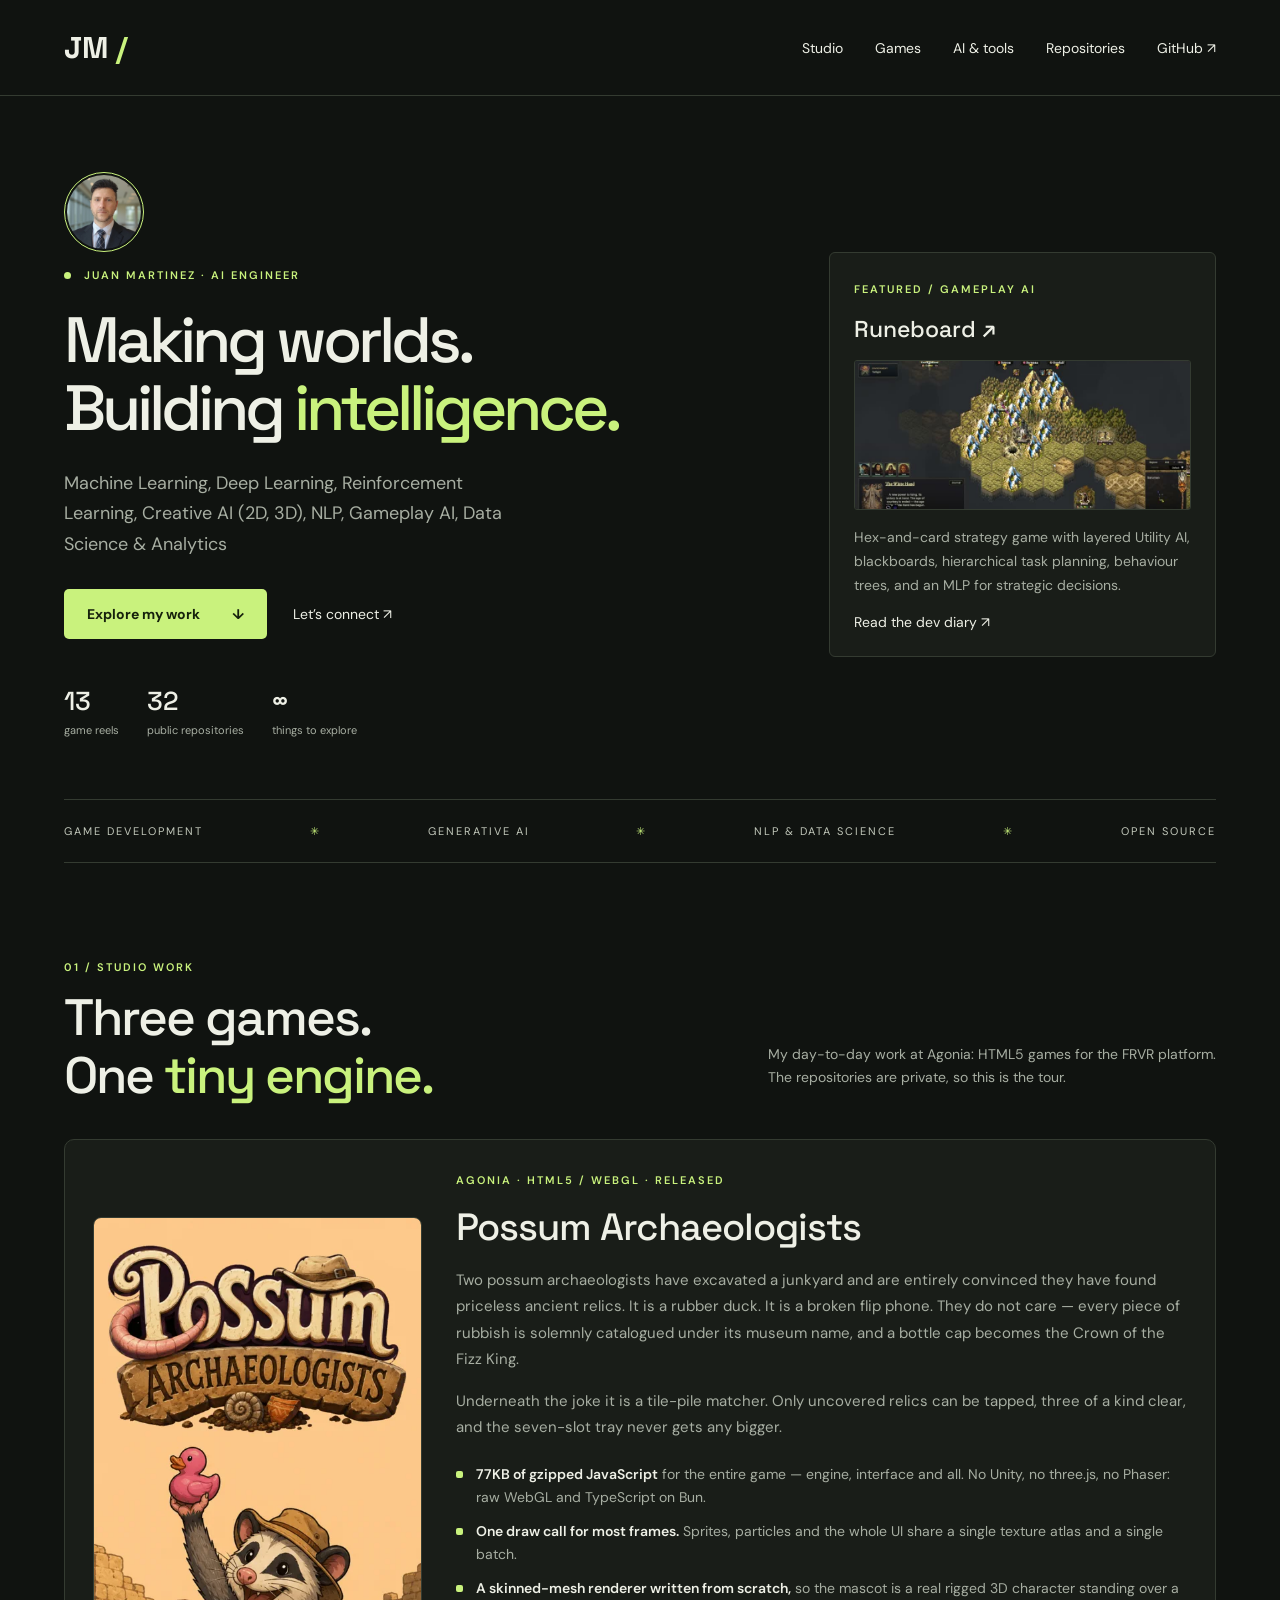
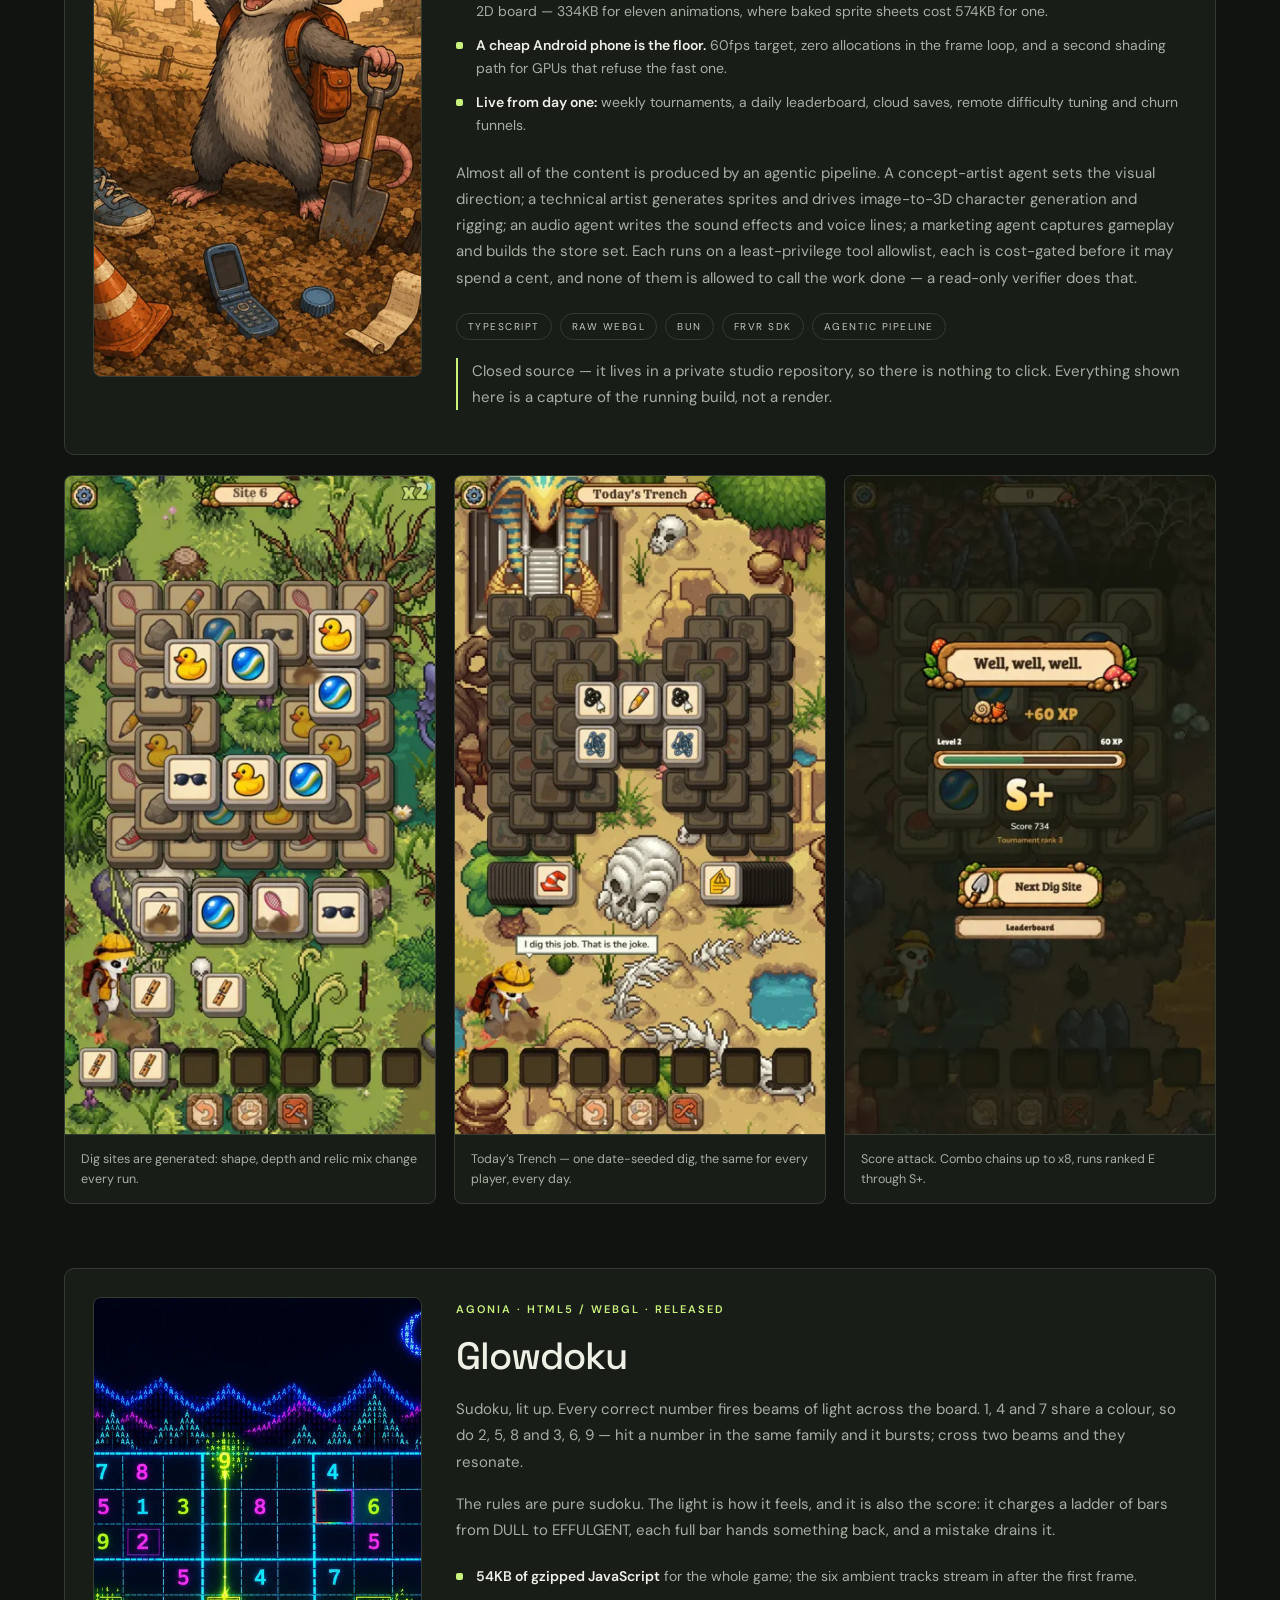
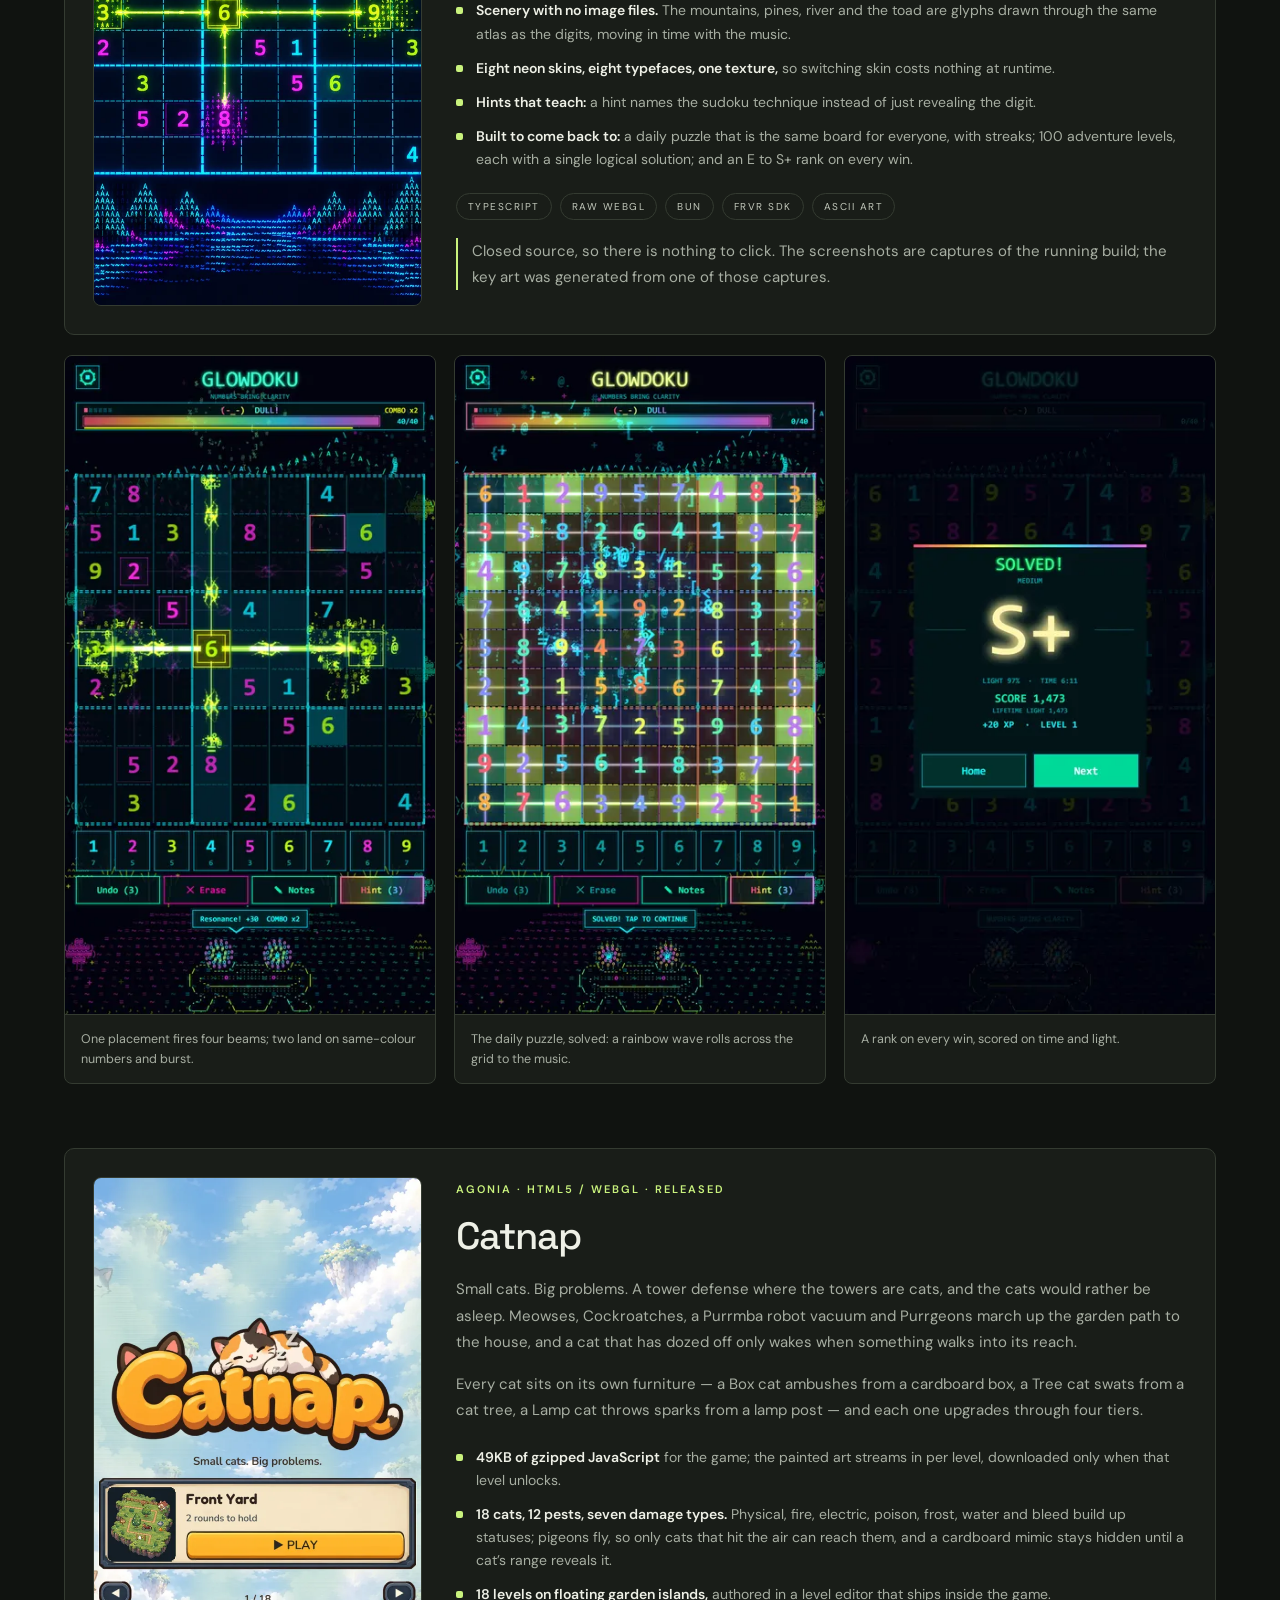
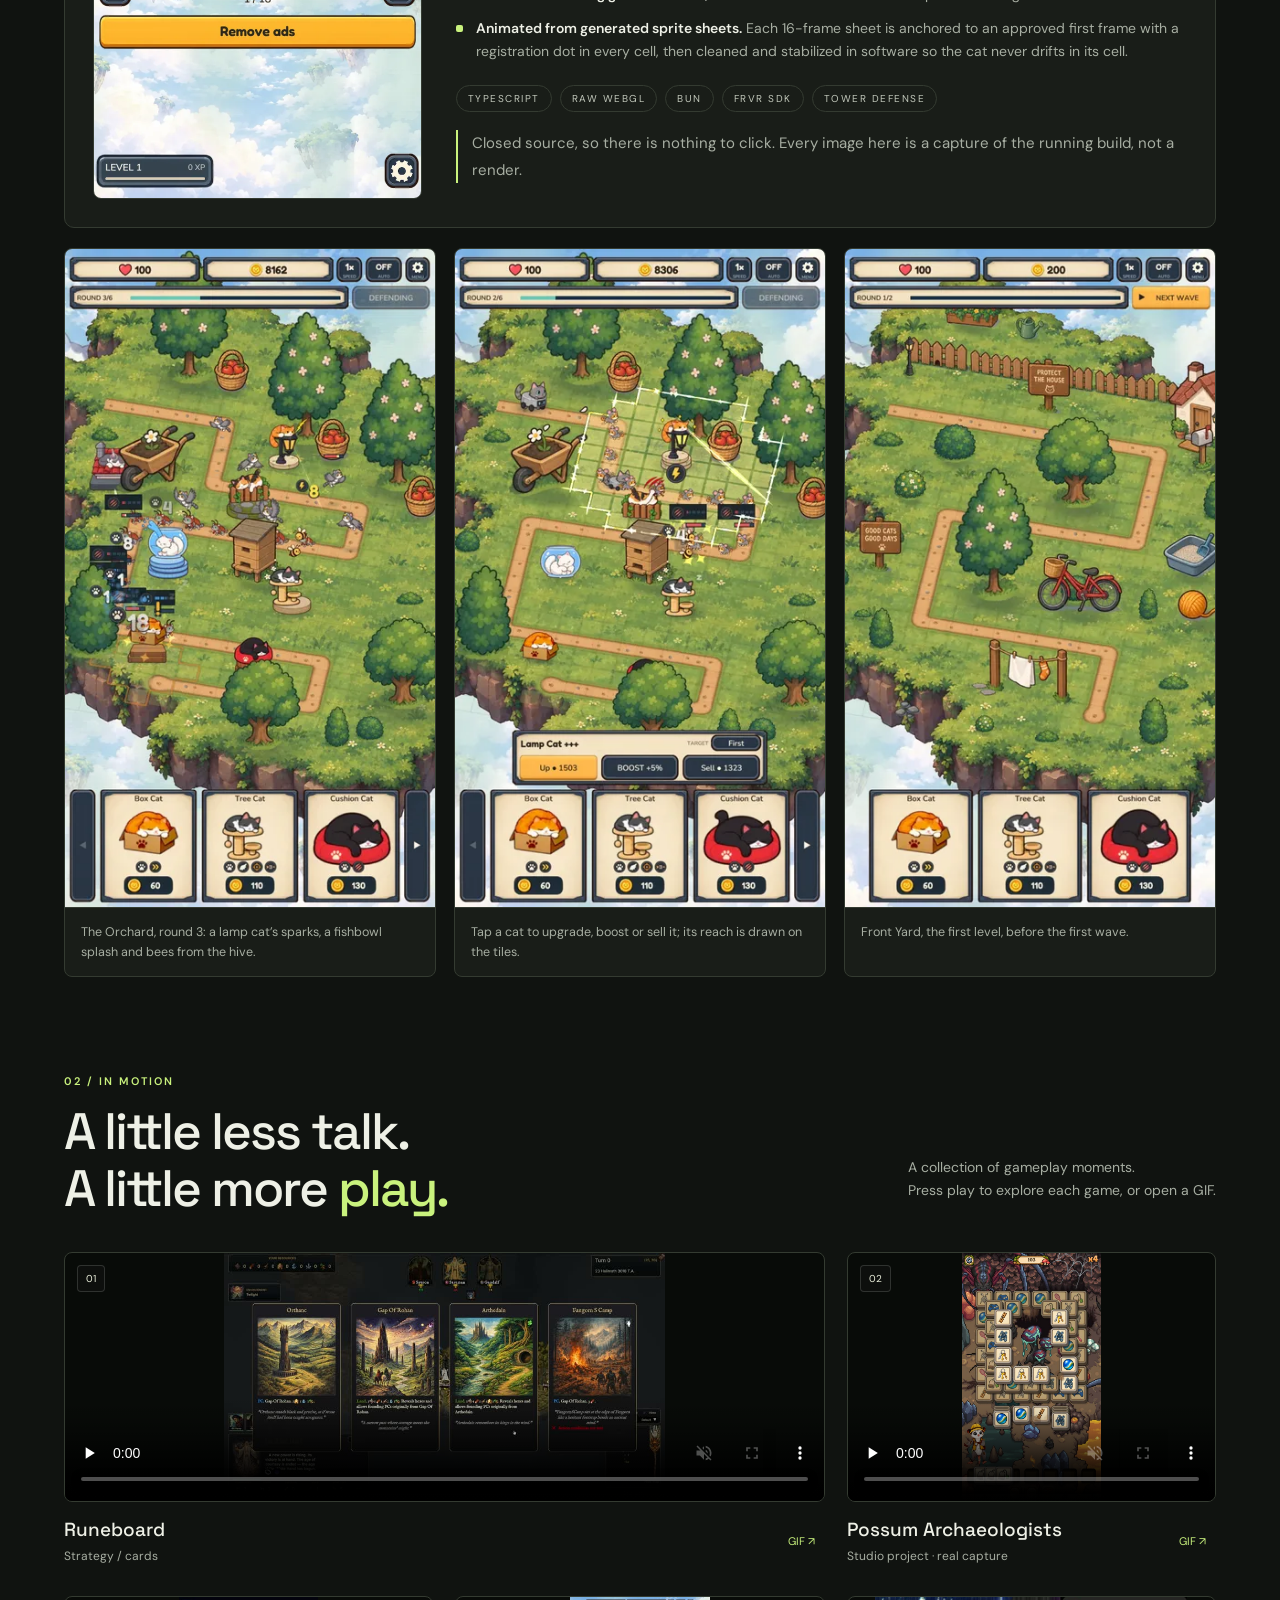
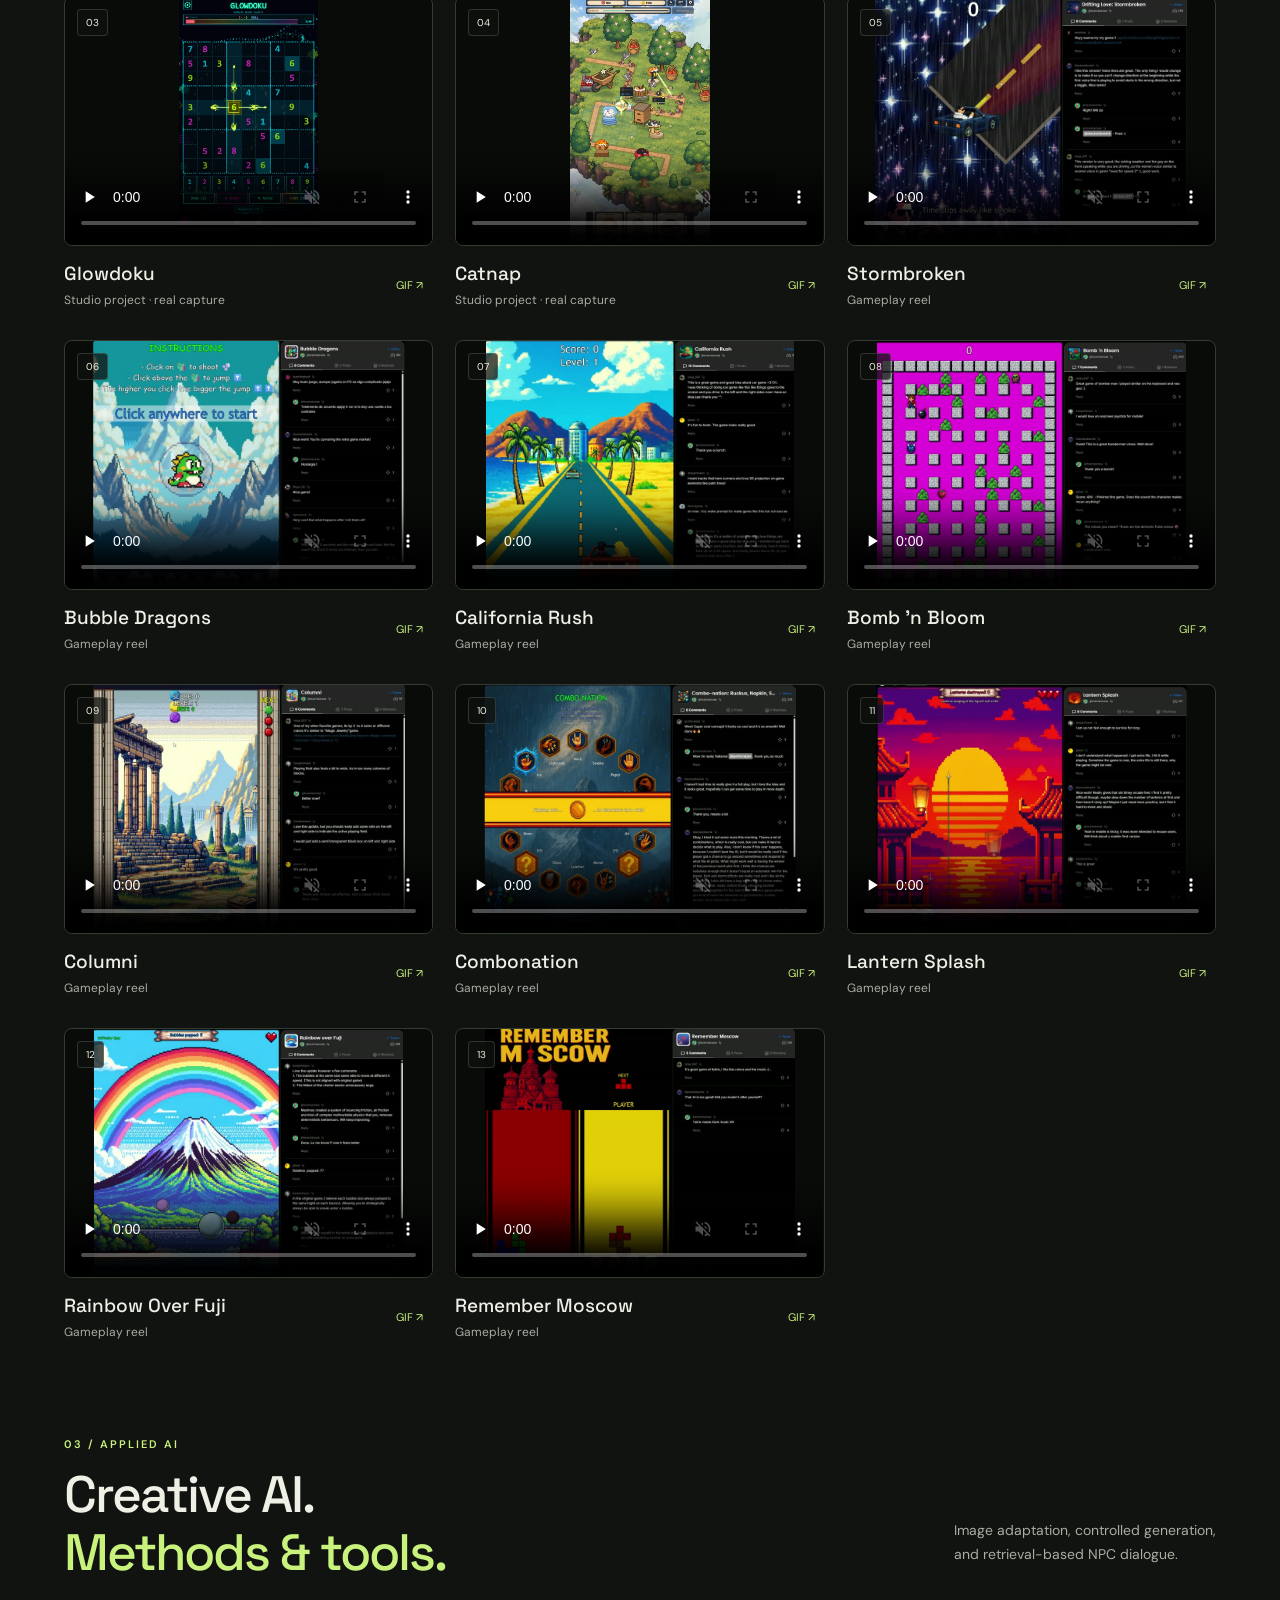
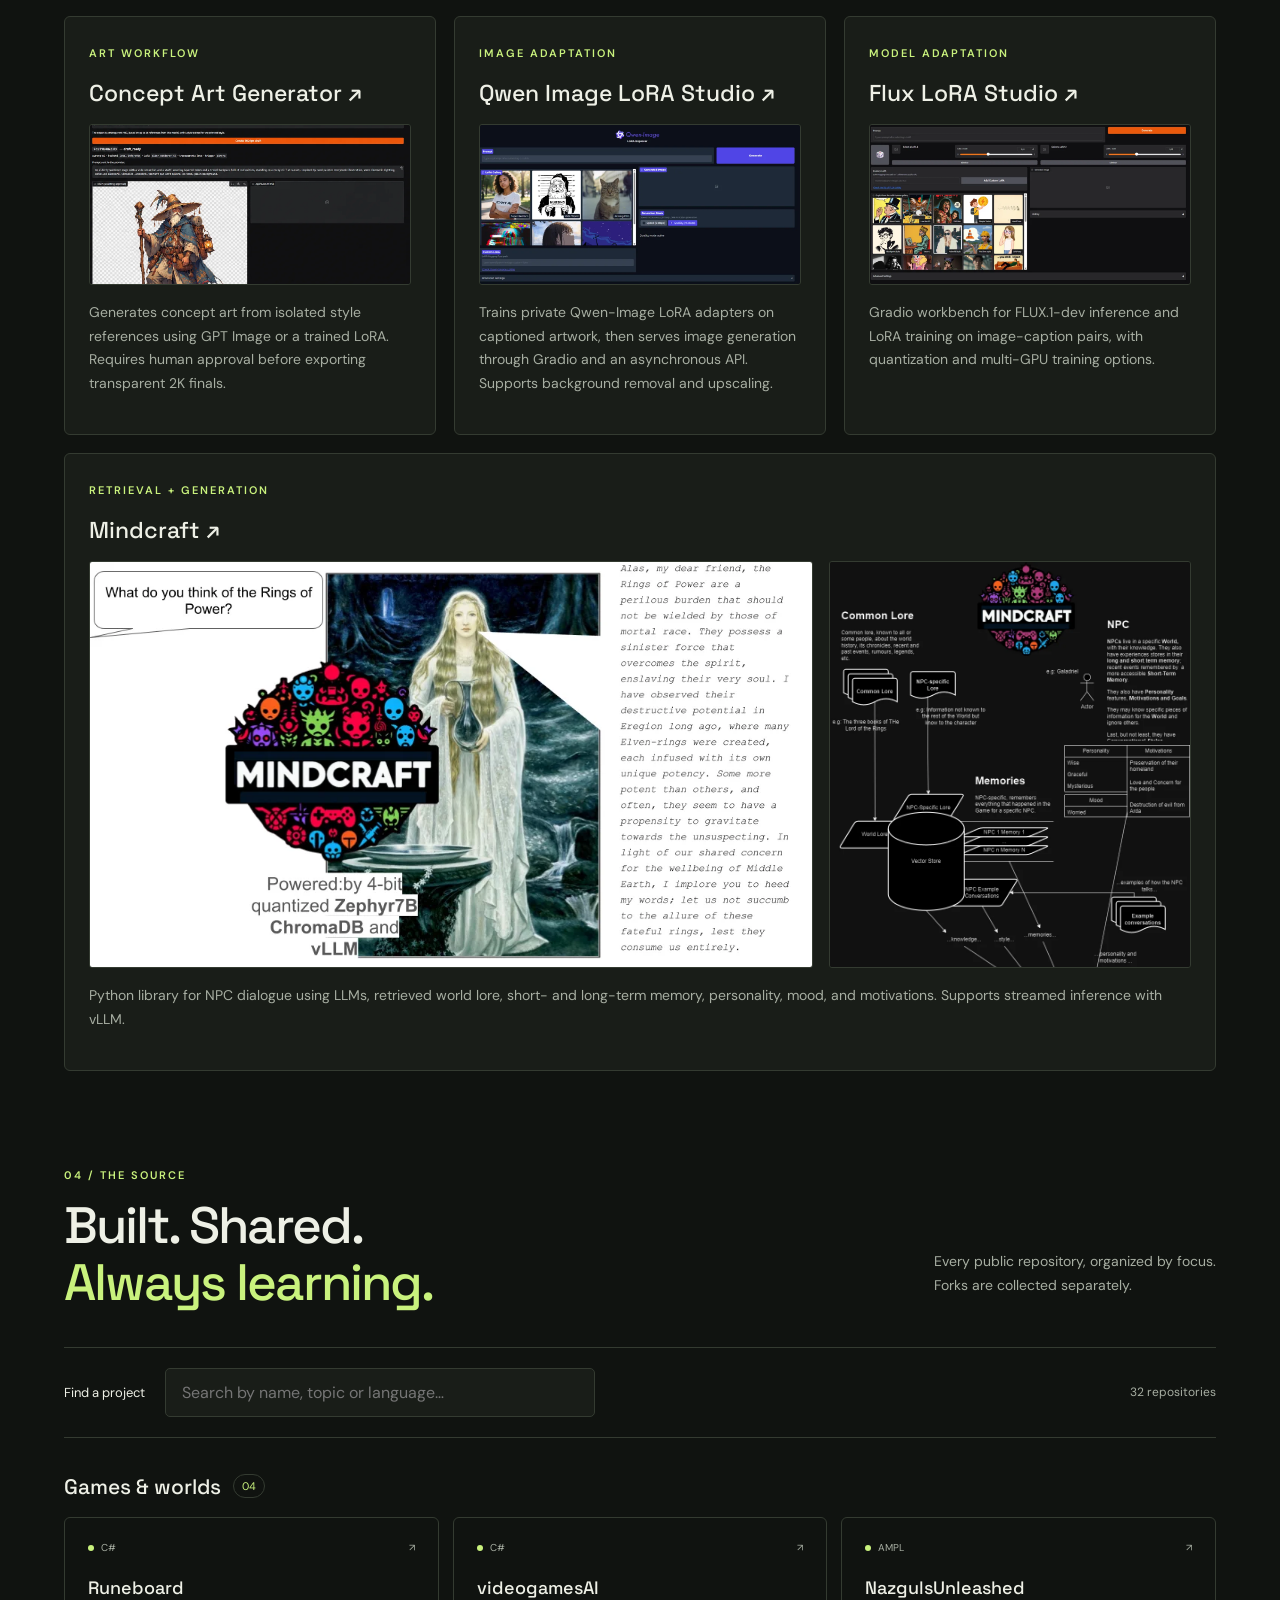
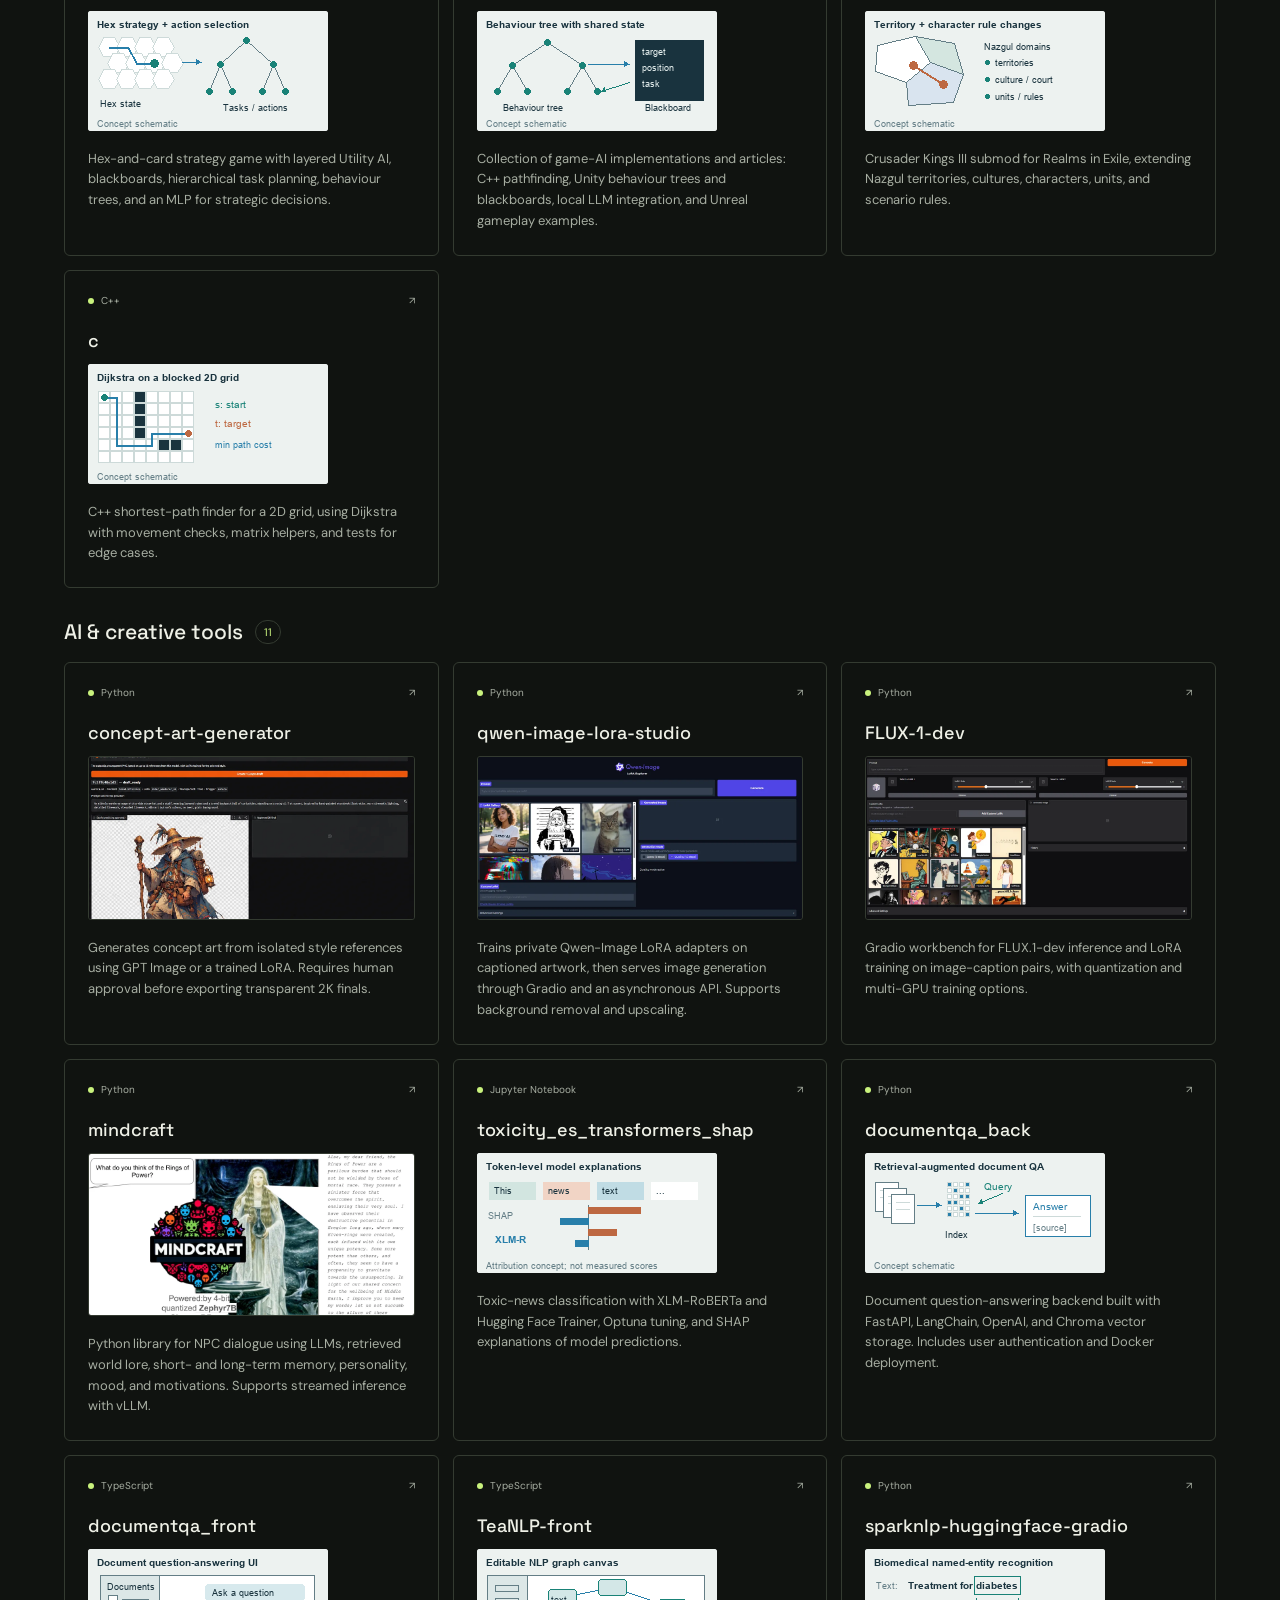
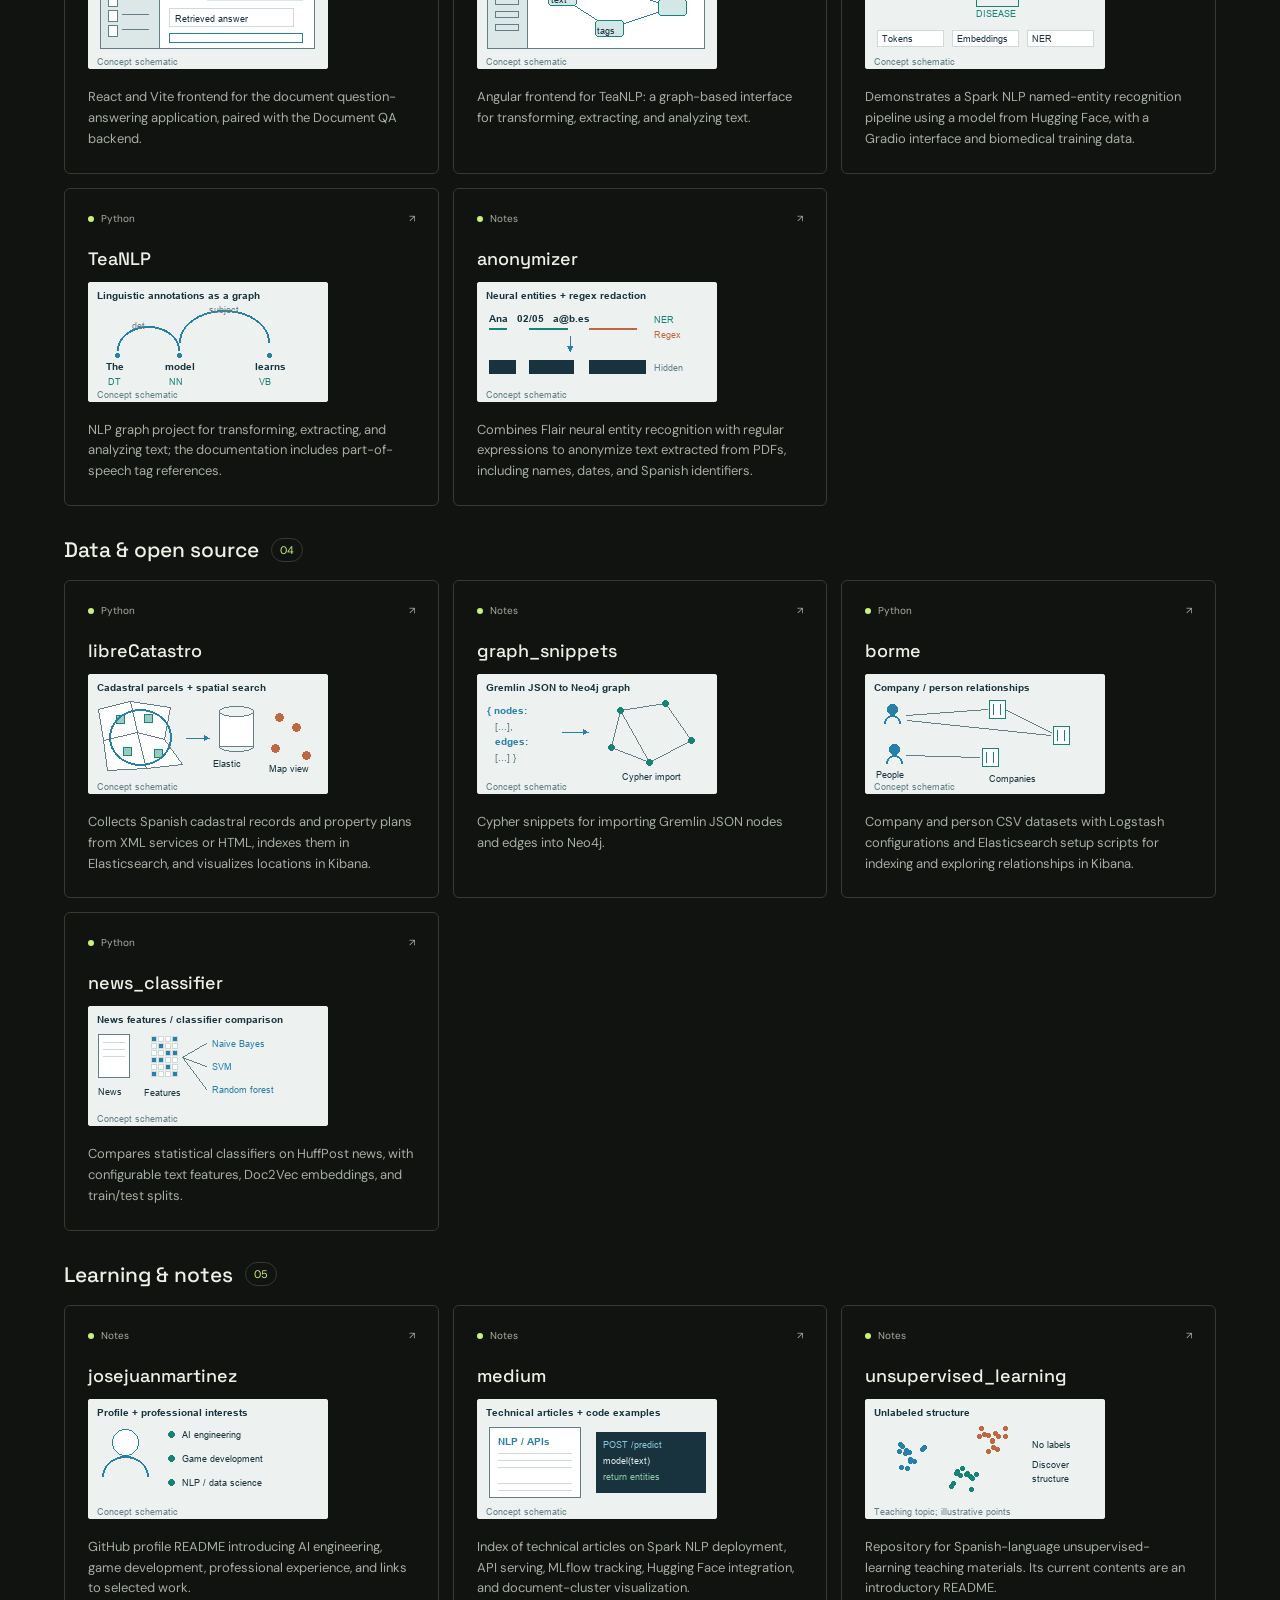
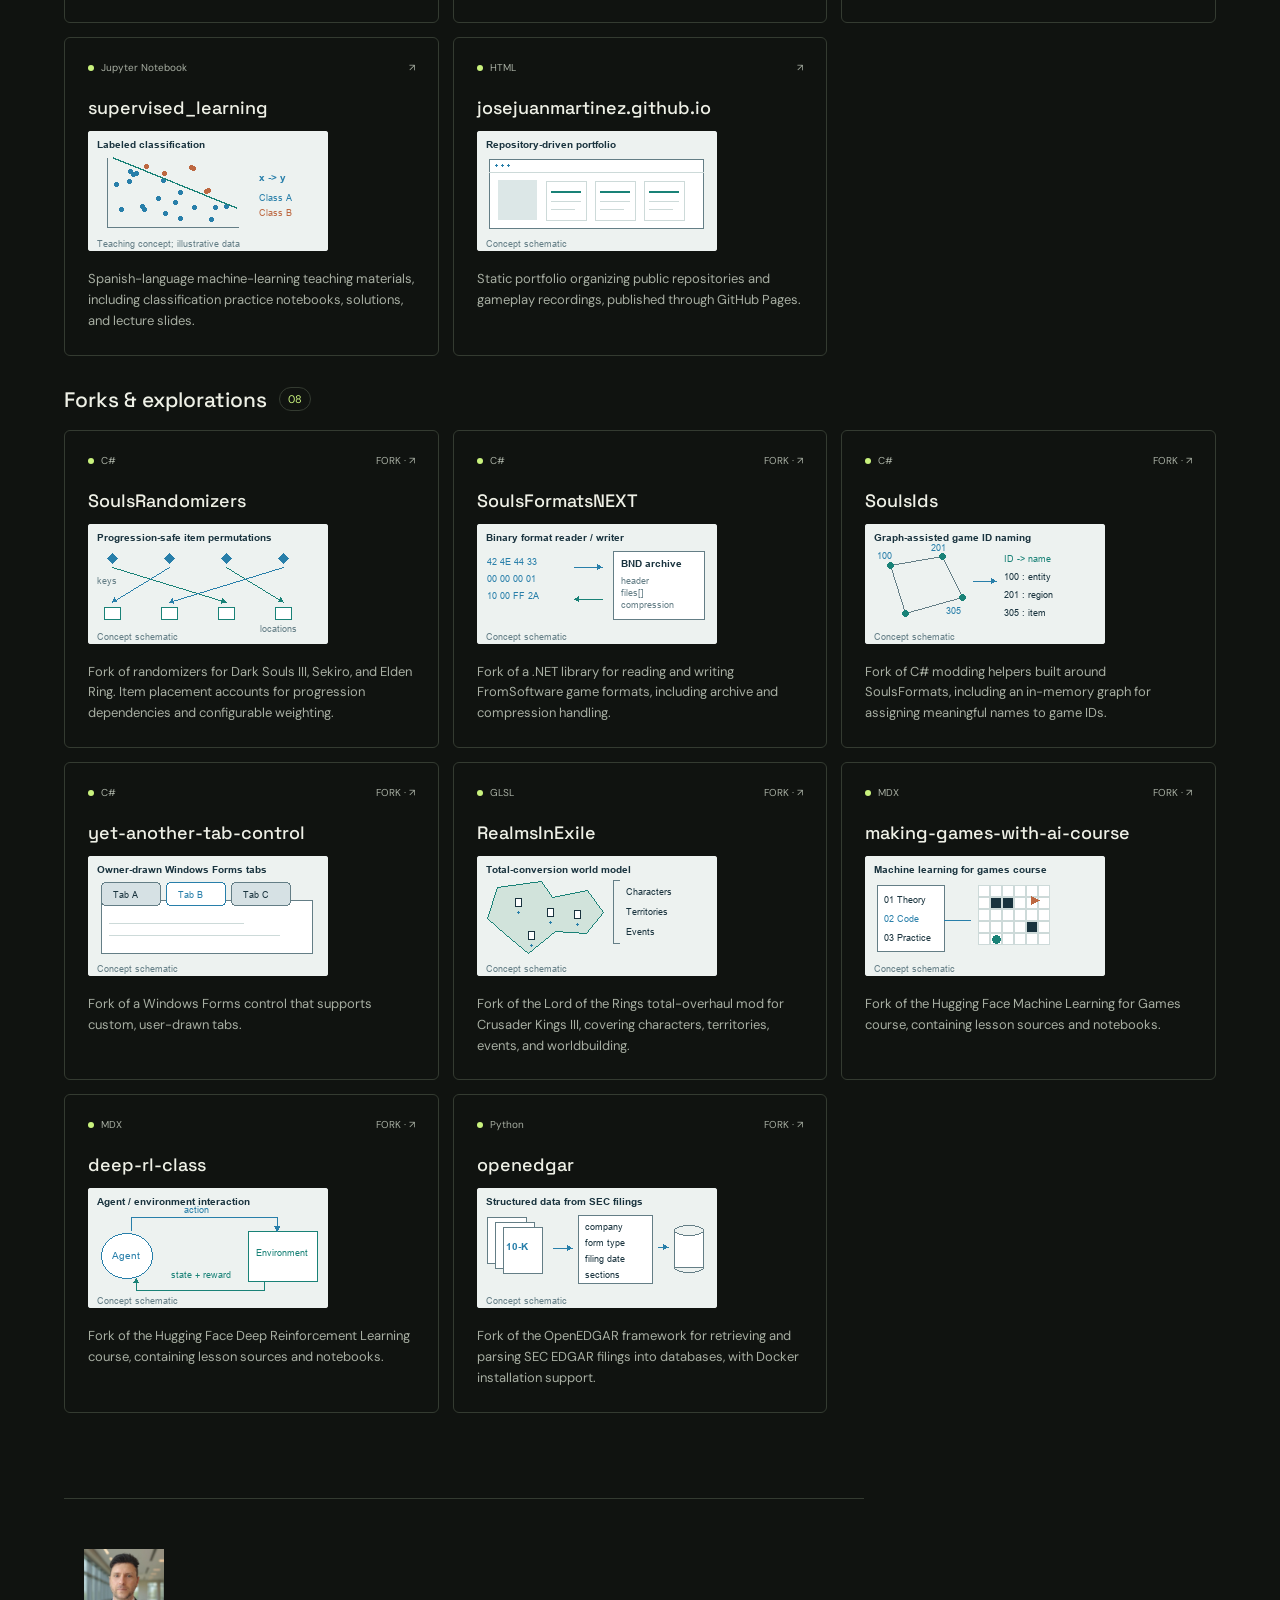
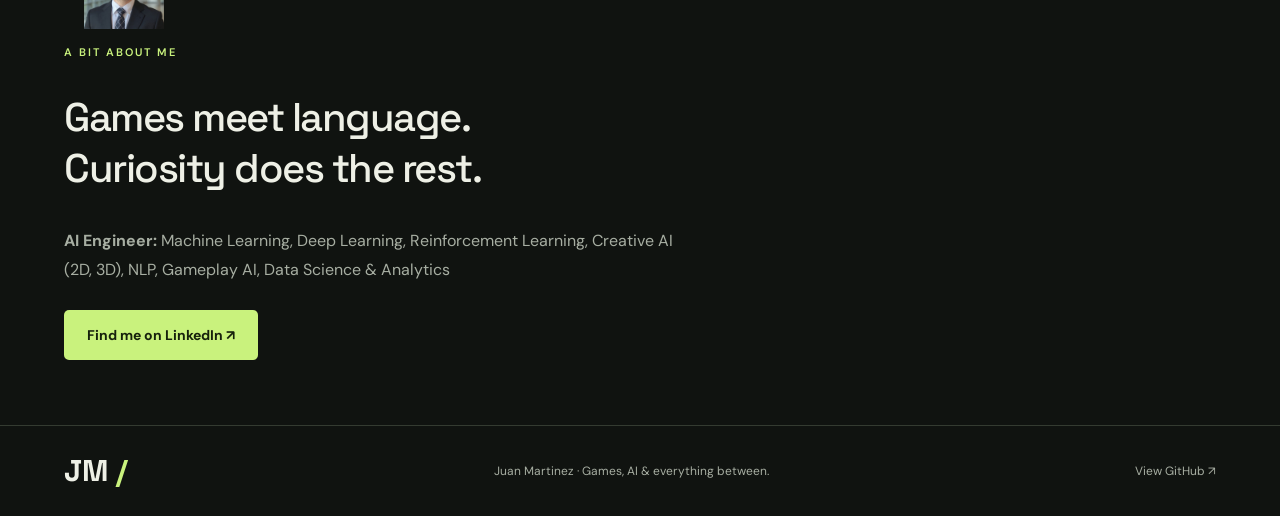
==== commit 25b589bf: "Mark the three Agonia studio games as released Co-Authored-By: Claude Opus 5.5 <noreply@anthropic.co" ====
--- a/index.html
+++ b/index.html
@@ -1 +1 @@
-<!doctype html><html lang="en"><head><meta charset="utf-8"><meta name="viewport" content="width=device-width,initial-scale=1"><title>Juan Martinez — Games, AI & Creative Tools</title><meta name="description" content="Explore Juan Martinez’s games, AI tools, NLP experiments and open-source projects. Gameplay reels and the complete public repository collection."><meta property="og:title" content="Juan Martinez — Games, AI & Creative Tools"><meta property="og:description" content="Playable ideas. Intelligent systems. A collection of games and open-source experiments."><meta property="og:type" content="website"><meta property="og:url" content="https://josejuanmartinez.github.io/"><meta name="theme-color" content="#101310"><link rel="stylesheet" href="style.css?v=0b2bd295c8f8"></head><body><a class="skip" href="#main">Skip to content</a><header><a class="wordmark" href="#">JM<span> / </span></a><nav aria-label="Main navigation"><a href="#studio">Studio</a><a href="#games">Games</a><a href="#ai">AI & tools</a><a href="#repositories">Repositories</a><a href="https://github.com/josejuanmartinez">GitHub ↗</a></nav></header><main id="main"><section class="hero"><div class="hero-copy"><img class="hero-portrait" src="assets/juan.jpg" alt="Juan Martinez" width="80" height="80" style="width:80px;height:80px;max-width:80px;object-fit:cover;border-radius:50%" fetchpriority="high"><p class="eyebrow"><span class="dot"></span> JUAN MARTINEZ · AI ENGINEER</p><h1>Making worlds.<br>Building <em>intelligence.</em></h1><p class="intro">Machine Learning, Deep Learning, Reinforcement Learning, Creative AI (2D, 3D), NLP, Gameplay AI, Data Science &amp; Analytics</p><div class="hero-links"><a class="button" href="#games">Explore my work <span>↓</span></a><a class="text-link" href="https://www.linkedin.com/in/jjmcarrascosa/">Let’s connect ↗</a></div><div class="stats"><span><strong>13</strong> game reels</span><span><strong>32</strong> public repositories</span><span><strong>∞</strong> things to explore</span></div></div><a class="hero-project" href="https://josejuanmartinez.github.io/Runeboard/"><span class="eyebrow">FEATURED / GAMEPLAY AI</span><h3>Runeboard &#8599;</h3><img class="project-shot" src="assets/runeboard-featured.jpg" alt="A Runeboard campaign in progress: Orthanc and the mountains of Isengard on the hex map, with the leader journal open" width="800" height="375" style="width:100%;height:150px;max-width:100%;object-fit:cover" loading="lazy"><p>Hex-and-card strategy game with layered Utility AI, blackboards, hierarchical task planning, behaviour trees, and an MLP for strategic decisions.</p><span class="text-link">Read the dev diary &#8599;</span></a></section><div class="ticker" aria-label="Areas of work">GAME DEVELOPMENT <span>✳</span> GENERATIVE AI <span>✳</span> NLP & DATA SCIENCE <span>✳</span> OPEN SOURCE</div><section id="studio"><div class="section-heading"><div><p class="eyebrow">01 / STUDIO WORK</p><h2>Three games.<br>One <em>tiny engine.</em></h2></div><p>My day-to-day work at Agonia: HTML5 games for the FRVR platform.<br>The repositories are private, so this is the tour.</p></div><article class="showcase"><img class="showcase-art" src="assets/possumarch-key.webp" alt="Possum Archaeologists key art: a possum in a safari hat holds up a rubber duck beside a shovel in an excavated junkyard" width="640" height="1138" loading="lazy"><div class="showcase-copy"><span class="eyebrow">AGONIA · HTML5 / WEBGL · IN DEVELOPMENT</span><h3>Possum Archaeologists</h3><p>Two possum archaeologists have excavated a junkyard and are entirely convinced they have found priceless ancient relics. It is a rubber duck. It is a broken flip phone. They do not care — every piece of rubbish is solemnly catalogued under its museum name, and a bottle cap becomes the Crown of the Fizz King.</p><p>Underneath the joke it is a tile-pile matcher. Only uncovered relics can be tapped, three of a kind clear, and the seven-slot tray never gets any bigger.</p><ul class="showcase-list"><li><strong>77KB of gzipped JavaScript</strong> for the entire game — engine, interface and all. No Unity, no three.js, no Phaser: raw WebGL and TypeScript on Bun.</li><li><strong>One draw call for most frames.</strong> Sprites, particles and the whole UI share a single texture atlas and a single batch.</li><li><strong>A skinned-mesh renderer written from scratch,</strong> so the mascot is a real rigged 3D character standing over a 2D board — 334KB for eleven animations, where baked sprite sheets cost 574KB for one.</li><li><strong>A cheap Android phone is the floor.</strong> 60fps target, zero allocations in the frame loop, and a second shading path for GPUs that refuse the fast one.</li><li><strong>Live from day one:</strong> weekly tournaments, a daily leaderboard, cloud saves, remote difficulty tuning and churn funnels.</li></ul><p>Almost all of the content is produced by an agentic pipeline. A concept-artist agent sets the visual direction; a technical artist generates sprites and drives image-to-3D character generation and rigging; an audio agent writes the sound effects and voice lines; a marketing agent captures gameplay and builds the store set. Each runs on a least-privilege tool allowlist, each is cost-gated before it may spend a cent, and none of them is allowed to call the work done — a read-only verifier does that.</p><div class="tag-row"><span>TYPESCRIPT</span><span>RAW WEBGL</span><span>BUN</span><span>FRVR SDK</span><span>AGENTIC PIPELINE</span></div><p class="showcase-note">Closed source — it lives in a private studio repository, so there is nothing to click. Everything shown here is a capture of the running build, not a render.</p></div></article><div class="shot-row"><figure class="shot"><img src="assets/possumarch-board.webp" alt="Dig sites are generated: shape, depth and relic mix change every run." width="405" height="720" loading="lazy"><figcaption>Dig sites are generated: shape, depth and relic mix change every run.</figcaption></figure><figure class="shot"><img src="assets/possumarch-trench.webp" alt="Today’s Trench — one date-seeded dig, the same for every player, every day." width="405" height="720" loading="lazy"><figcaption>Today’s Trench — one date-seeded dig, the same for every player, every day.</figcaption></figure><figure class="shot"><img src="assets/possumarch-win.webp" alt="Score attack. Combo chains up to x8, runs ranked E through S+." width="405" height="720" loading="lazy"><figcaption>Score attack. Combo chains up to x8, runs ranked E through S+.</figcaption></figure></div><article class="showcase"><img class="showcase-art" src="assets/glowdoku-key.webp" alt="Glowdoku key art: a neon sudoku board under ASCII mountains, one placed digit firing four beams of light across its row and column" width="640" height="960" loading="lazy"><div class="showcase-copy"><span class="eyebrow">AGONIA · HTML5 / WEBGL · IN DEVELOPMENT</span><h3>Glowdoku</h3><p>Sudoku, lit up. Every correct number fires beams of light across the board. 1, 4 and 7 share a colour, so do 2, 5, 8 and 3, 6, 9 — hit a number in the same family and it bursts; cross two beams and they resonate.</p><p>The rules are pure sudoku. The light is how it feels, and it is also the score: it charges a ladder of bars from DULL to EFFULGENT, each full bar hands something back, and a mistake drains it.</p><ul class="showcase-list"><li><strong>54KB of gzipped JavaScript</strong> for the whole game; the six ambient tracks stream in after the first frame.</li><li><strong>Scenery with no image files.</strong> The mountains, pines, river and the toad are glyphs drawn through the same atlas as the digits, moving in time with the music.</li><li><strong>Eight neon skins, eight typefaces, one texture,</strong> so switching skin costs nothing at runtime.</li><li><strong>Hints that teach:</strong> a hint names the sudoku technique instead of just revealing the digit.</li><li><strong>Built to come back to:</strong> a daily puzzle that is the same board for everyone, with streaks; 100 adventure levels, each with a single logical solution; and an E to S+ rank on every win.</li></ul><div class="tag-row"><span>TYPESCRIPT</span><span>RAW WEBGL</span><span>BUN</span><span>FRVR SDK</span><span>ASCII ART</span></div><p class="showcase-note">Closed source, so there is nothing to click. The screenshots are captures of the running build; the key art was generated from one of those captures.</p></div></article><div class="shot-row"><figure class="shot"><img src="assets/glowdoku-beams.webp" alt="One placement fires four beams; two land on same-colour numbers and burst." width="405" height="720" loading="lazy"><figcaption>One placement fires four beams; two land on same-colour numbers and burst.</figcaption></figure><figure class="shot"><img src="assets/glowdoku-daily.webp" alt="The daily puzzle, solved: a rainbow wave rolls across the grid to the music." width="405" height="720" loading="lazy"><figcaption>The daily puzzle, solved: a rainbow wave rolls across the grid to the music.</figcaption></figure><figure class="shot"><img src="assets/glowdoku-win.webp" alt="A rank on every win, scored on time and light." width="405" height="720" loading="lazy"><figcaption>A rank on every win, scored on time and light.</figcaption></figure></div><article class="showcase"><img class="showcase-art" src="assets/catnap-key.webp" alt="Catnap title screen: the Catnap logo with a sleeping calico on top, over a sky of floating islands" width="640" height="1138" loading="lazy"><div class="showcase-copy"><span class="eyebrow">AGONIA · HTML5 / WEBGL · IN DEVELOPMENT</span><h3>Catnap</h3><p>Small cats. Big problems. A tower defense where the towers are cats, and the cats would rather be asleep. Meowses, Cockroatches, a Purrmba robot vacuum and Purrgeons march up the garden path to the house, and a cat that has dozed off only wakes when something walks into its reach.</p><p>Every cat sits on its own furniture — a Box cat ambushes from a cardboard box, a Tree cat swats from a cat tree, a Lamp cat throws sparks from a lamp post — and each one upgrades through four tiers.</p><ul class="showcase-list"><li><strong>49KB of gzipped JavaScript</strong> for the game; the painted art streams in per level, downloaded only when that level unlocks.</li><li><strong>18 cats, 12 pests, seven damage types.</strong> Physical, fire, electric, poison, frost, water and bleed build up statuses; pigeons fly, so only cats that hit the air can reach them, and a cardboard mimic stays hidden until a cat’s range reveals it.</li><li><strong>18 levels on floating garden islands,</strong> authored in a level editor that ships inside the game.</li><li><strong>Animated from generated sprite sheets.</strong> Each 16-frame sheet is anchored to an approved first frame with a registration dot in every cell, then cleaned and stabilized in software so the cat never drifts in its cell.</li></ul><div class="tag-row"><span>TYPESCRIPT</span><span>RAW WEBGL</span><span>BUN</span><span>FRVR SDK</span><span>TOWER DEFENSE</span></div><p class="showcase-note">Closed source, so there is nothing to click. Every image here is a capture of the running build, not a render.</p></div></article><div class="shot-row"><figure class="shot"><img src="assets/catnap-orchard.webp" alt="The Orchard, round 3: a lamp cat’s sparks, a fishbowl splash and bees from the hive." width="405" height="720" loading="lazy"><figcaption>The Orchard, round 3: a lamp cat’s sparks, a fishbowl splash and bees from the hive.</figcaption></figure><figure class="shot"><img src="assets/catnap-upgrade.webp" alt="Tap a cat to upgrade, boost or sell it; its reach is drawn on the tiles." width="405" height="720" loading="lazy"><figcaption>Tap a cat to upgrade, boost or sell it; its reach is drawn on the tiles.</figcaption></figure><figure class="shot"><img src="assets/catnap-yard.webp" alt="Front Yard, the first level, before the first wave." width="405" height="720" loading="lazy"><figcaption>Front Yard, the first level, before the first wave.</figcaption></figure></div></section><section id="games"><div class="section-heading"><div><p class="eyebrow">02 / IN MOTION</p><h2>A little less talk.<br>A little more <em>play.</em></h2></div><p>A collection of gameplay moments.<br>Press play to explore each game, or open a GIF.</p></div><div class="game-grid"><article class="game-card"><div class="game-media"><video controls muted loop playsinline preload="none" poster="assets/runeboard.jpg" aria-label="Runeboard gameplay"><source src="assets/runeboard.mp4" type="video/mp4"></video><span class="game-number">01</span></div><div class="game-caption"><div><h3>Runeboard</h3><p>Strategy / cards</p></div><a href="assets/runeboard.gif" aria-label="Open Runeboard animated GIF">GIF ↗</a></div></article><article class="game-card"><div class="game-media"><video controls muted loop playsinline preload="none" poster="assets/possum_archaeologists.jpg" aria-label="Possum Archaeologists gameplay"><source src="assets/possum_archaeologists.mp4" type="video/mp4"></video><span class="game-number">02</span></div><div class="game-caption"><div><h3>Possum Archaeologists</h3><p>Studio project · real capture</p></div><a href="assets/possum_archaeologists.gif" aria-label="Open Possum Archaeologists animated GIF">GIF ↗</a></div></article><article class="game-card"><div class="game-media"><video controls muted loop playsinline preload="none" poster="assets/glowdoku.jpg" aria-label="Glowdoku gameplay"><source src="assets/glowdoku.mp4" type="video/mp4"></video><span class="game-number">03</span></div><div class="game-caption"><div><h3>Glowdoku</h3><p>Studio project · real capture</p></div><a href="assets/glowdoku.gif" aria-label="Open Glowdoku animated GIF">GIF ↗</a></div></article><article class="game-card"><div class="game-media"><video controls muted loop playsinline preload="none" poster="assets/catnap.jpg" aria-label="Catnap gameplay"><source src="assets/catnap.mp4" type="video/mp4"></video><span class="game-number">04</span></div><div class="game-caption"><div><h3>Catnap</h3><p>Studio project · real capture</p></div><a href="assets/catnap.gif" aria-label="Open Catnap animated GIF">GIF ↗</a></div></article><article class="game-card"><div class="game-media"><video controls muted loop playsinline preload="none" poster="assets/stormbroken.jpg" aria-label="Stormbroken gameplay"><source src="assets/stormbroken.mp4" type="video/mp4"></video><span class="game-number">05</span></div><div class="game-caption"><div><h3>Stormbroken</h3><p>Gameplay reel</p></div><a href="assets/stormbroken.gif" aria-label="Open Stormbroken animated GIF">GIF ↗</a></div></article><article class="game-card"><div class="game-media"><video controls muted loop playsinline preload="none" poster="assets/bubble_dragons.jpg" aria-label="Bubble Dragons gameplay"><source src="assets/bubble_dragons.mp4" type="video/mp4"></video><span class="game-number">06</span></div><div class="game-caption"><div><h3>Bubble Dragons</h3><p>Gameplay reel</p></div><a href="assets/bubble_dragons.gif" aria-label="Open Bubble Dragons animated GIF">GIF ↗</a></div></article><article class="game-card"><div class="game-media"><video controls muted loop playsinline preload="none" poster="assets/california_rush.jpg" aria-label="California Rush gameplay"><source src="assets/california_rush.mp4" type="video/mp4"></video><span class="game-number">07</span></div><div class="game-caption"><div><h3>California Rush</h3><p>Gameplay reel</p></div><a href="assets/california_rush.gif" aria-label="Open California Rush animated GIF">GIF ↗</a></div></article><article class="game-card"><div class="game-media"><video controls muted loop playsinline preload="none" poster="assets/bombnbloom.jpg" aria-label="Bomb ’n Bloom gameplay"><source src="assets/bombnbloom.mp4" type="video/mp4"></video><span class="game-number">08</span></div><div class="game-caption"><div><h3>Bomb ’n Bloom</h3><p>Gameplay reel</p></div><a href="assets/bombnbloom.gif" aria-label="Open Bomb ’n Bloom animated GIF">GIF ↗</a></div></article><article class="game-card"><div class="game-media"><video controls muted loop playsinline preload="none" poster="assets/columni.jpg" aria-label="Columni gameplay"><source src="assets/columni.mp4" type="video/mp4"></video><span class="game-number">09</span></div><div class="game-caption"><div><h3>Columni</h3><p>Gameplay reel</p></div><a href="assets/columni.gif" aria-label="Open Columni animated GIF">GIF ↗</a></div></article><article class="game-card"><div class="game-media"><video controls muted loop playsinline preload="none" poster="assets/combonation.jpg" aria-label="Combonation gameplay"><source src="assets/combonation.mp4" type="video/mp4"></video><span class="game-number">10</span></div><div class="game-caption"><div><h3>Combonation</h3><p>Gameplay reel</p></div><a href="assets/combonation.gif" aria-label="Open Combonation animated GIF">GIF ↗</a></div></article><article class="game-card"><div class="game-media"><video controls muted loop playsinline preload="none" poster="assets/lantern_splash.jpg" aria-label="Lantern Splash gameplay"><source src="assets/lantern_splash.mp4" type="video/mp4"></video><span class="game-number">11</span></div><div class="game-caption"><div><h3>Lantern Splash</h3><p>Gameplay reel</p></div><a href="assets/lantern_splash.gif" aria-label="Open Lantern Splash animated GIF">GIF ↗</a></div></article><article class="game-card"><div class="game-media"><video controls muted loop playsinline preload="none" poster="assets/rainbow_over_fuji.jpg" aria-label="Rainbow Over Fuji gameplay"><source src="assets/rainbow_over_fuji.mp4" type="video/mp4"></video><span class="game-number">12</span></div><div class="game-caption"><div><h3>Rainbow Over Fuji</h3><p>Gameplay reel</p></div><a href="assets/rainbow_over_fuji.gif" aria-label="Open Rainbow Over Fuji animated GIF">GIF ↗</a></div></article><article class="game-card"><div class="game-media"><video controls muted loop playsinline preload="none" poster="assets/remember_moscow.jpg" aria-label="Remember Moscow gameplay"><source src="assets/remember_moscow.mp4" type="video/mp4"></video><span class="game-number">13</span></div><div class="game-caption"><div><h3>Remember Moscow</h3><p>Gameplay reel</p></div><a href="assets/remember_moscow.gif" aria-label="Open Remember Moscow animated GIF">GIF ↗</a></div></article></div></section><section id="ai"><div class="section-heading"><div><p class="eyebrow">03 / APPLIED AI</p><h2>Creative AI.<br><em>Methods &amp; tools.</em></h2></div><p>Image adaptation, controlled generation,<br>and retrieval-based NPC dialogue.</p></div><div class="method-grid"><a class="method-card" href="https://github.com/josejuanmartinez/concept-art-generator"><span class="eyebrow">ART WORKFLOW</span><h3>Concept Art Generator &#8599;</h3><img class="project-shot shot-center" src="assets/concept-art-generator.webp" alt="Concept Art Generator: an elderly wanderer mage draft awaits human approval before the transparent 2K final is unlocked" width="1200" height="1200" loading="lazy"><p>Generates concept art from isolated style references using GPT Image or a trained LoRA. Requires human approval before exporting transparent 2K finals.</p></a><a class="method-card" href="https://github.com/josejuanmartinez/qwen-image-lora-studio"><span class="eyebrow">IMAGE ADAPTATION</span><h3>Qwen Image LoRA Studio &#8599;</h3><img class="project-shot" src="assets/qwen-lora-studio.webp" alt="Qwen-Image LoRA Explorer: prompt box, LoRA gallery, custom LoRA path, speed/quality mode and the generated image panel" width="1200" height="575" loading="lazy"><p>Trains private Qwen-Image LoRA adapters on captioned artwork, then serves image generation through Gradio and an asynchronous API. Supports background removal and upscaling.</p></a><a class="method-card" href="https://github.com/josejuanmartinez/FLUX-1-dev"><span class="eyebrow">MODEL ADAPTATION</span><h3>Flux LoRA Studio &#8599;</h3><img class="project-shot" src="assets/flux-lora-studio.webp" alt="Flux LoRA Studio: two LoRA slots with scale sliders, a custom LoRA field, the LoRA Explorer gallery and the generated image panel" width="1200" height="586" loading="lazy"><p>Gradio workbench for FLUX.1-dev inference and LoRA training on image-caption pairs, with quantization and multi-GPU training options.</p></a><a class="method-card method-card--wide" href="https://github.com/josejuanmartinez/mindcraft"><span class="eyebrow">RETRIEVAL + GENERATION</span><h3>Mindcraft &#8599;</h3><div class="shot-pair"><img class="project-shot" src="assets/mindcraft-galadriel.webp" alt="Galadriel answers “What do you think of the Rings of Power?” in character, powered by 4-bit quantized Zephyr 7B, ChromaDB and vLLM" width="960" height="540" loading="lazy"><span class="shot-fill"><img class="project-shot" src="assets/mindcraft-architecture.webp" alt="Mindcraft architecture: world lore, NPC-specific lore, memories and example conversations flow from a vector store into the prompt; player feedback feeds supervised finetuning" width="806" height="1315" loading="lazy"></span></div><p>Python library for NPC dialogue using LLMs, retrieved world lore, short- and long-term memory, personality, mood, and motivations. Supports streamed inference with vLLM.</p></a></div></section><section id="repositories"><div class="section-heading"><div><p class="eyebrow">04 / THE SOURCE</p><h2>Built. Shared.<br><em>Always learning.</em></h2></div><p>Every public repository, organized by focus.<br>Forks are collected separately.</p></div><div class="search-bar"><label for="search">Find a project</label><input type="search" id="search" placeholder="Search by name, topic or language…"><span id="result-count" role="status" aria-live="polite">32 repositories</span></div><section class="repo-section"><div class="section-title"><h3>Games & worlds</h3><span>04</span></div><div class="repo-grid"><a class="repo-card" href="https://github.com/josejuanmartinez/Runeboard" data-search="Runeboard Hex-and-card strategy game with layered Utility AI, blackboards, hierarchical task planning, behaviour trees, and an MLP for strategic decisions. C#"><div class="repo-top"><span class="language">C#</span><span>↗</span></div><h4>Runeboard</h4><img class="project-diagram" src="assets/figures/Runeboard.png" alt="A route on a hex map is paired with hierarchical task decomposition into possible game actions." loading="lazy" width="240" height="120" style="width:240px;height:120px;max-width:100%;object-fit:contain"><p>Hex-and-card strategy game with layered Utility AI, blackboards, hierarchical task planning, behaviour trees, and an MLP for strategic decisions.</p></a><a class="repo-card" href="https://github.com/josejuanmartinez/videogamesAI" data-search="videogamesAI Collection of game-AI implementations and articles: C++ pathfinding, Unity behaviour trees and blackboards, local LLM integration, and Unreal gameplay examples. C#"><div class="repo-top"><span class="language">C#</span><span>↗</span></div><h4>videogamesAI</h4><img class="project-diagram" src="assets/figures/videogamesAI.png" alt="A branching behaviour tree reads from and writes to a blackboard of shared game state." loading="lazy" width="240" height="120" style="width:240px;height:120px;max-width:100%;object-fit:contain"><p>Collection of game-AI implementations and articles: C++ pathfinding, Unity behaviour trees and blackboards, local LLM integration, and Unreal gameplay examples.</p></a><a class="repo-card" href="https://github.com/josejuanmartinez/NazgulsUnleashed" data-search="NazgulsUnleashed Crusader Kings III submod for Realms in Exile, extending Nazgul territories, cultures, characters, units, and scenario rules. AMPL"><div class="repo-top"><span class="language">AMPL</span><span>↗</span></div><h4>NazgulsUnleashed</h4><img class="project-diagram" src="assets/figures/NazgulsUnleashed.png" alt="Adjacent territories and ruler locations accompany the submod’s documented culture, court, unit, and rule changes." loading="lazy" width="240" height="120" style="width:240px;height:120px;max-width:100%;object-fit:contain"><p>Crusader Kings III submod for Realms in Exile, extending Nazgul territories, cultures, characters, units, and scenario rules.</p></a><a class="repo-card" href="https://github.com/josejuanmartinez/c" data-search="c C++ shortest-path finder for a 2D grid, using Dijkstra with movement checks, matrix helpers, and tests for edge cases. C++"><div class="repo-top"><span class="language">C++</span><span>↗</span></div><h4>c</h4><img class="project-diagram" src="assets/figures/c.png" alt="A highlighted shortest route navigates around blocked cells in a two-dimensional grid." loading="lazy" width="240" height="120" style="width:240px;height:120px;max-width:100%;object-fit:contain"><p>C++ shortest-path finder for a 2D grid, using Dijkstra with movement checks, matrix helpers, and tests for edge cases.</p></a></div></section><section class="repo-section"><div class="section-title"><h3>AI & creative tools</h3><span>11</span></div><div class="repo-grid"><a class="repo-card" href="https://github.com/josejuanmartinez/concept-art-generator" data-search="concept-art-generator Generates concept art from isolated style references using GPT Image or a trained LoRA. Requires human approval before exporting transparent 2K finals. Python"><div class="repo-top"><span class="language">Python</span><span>↗</span></div><h4>concept-art-generator</h4><img class="project-shot shot-center" src="assets/concept-art-generator.webp" alt="Concept Art Generator: an elderly wanderer mage draft awaits human approval before the transparent 2K final is unlocked" width="1200" height="1200" loading="lazy"><p>Generates concept art from isolated style references using GPT Image or a trained LoRA. Requires human approval before exporting transparent 2K finals.</p></a><a class="repo-card" href="https://github.com/josejuanmartinez/qwen-image-lora-studio" data-search="qwen-image-lora-studio Trains private Qwen-Image LoRA adapters on captioned artwork, then serves image generation through Gradio and an asynchronous API. Supports background removal and upscaling. Python"><div class="repo-top"><span class="language">Python</span><span>↗</span></div><h4>qwen-image-lora-studio</h4><img class="project-shot" src="assets/qwen-lora-studio.webp" alt="Qwen-Image LoRA Explorer: prompt box, LoRA gallery, custom LoRA path, speed/quality mode and the generated image panel" width="1200" height="575" loading="lazy"><p>Trains private Qwen-Image LoRA adapters on captioned artwork, then serves image generation through Gradio and an asynchronous API. Supports background removal and upscaling.</p></a><a class="repo-card" href="https://github.com/josejuanmartinez/FLUX-1-dev" data-search="FLUX-1-dev Gradio workbench for FLUX.1-dev inference and LoRA training on image-caption pairs, with quantization and multi-GPU training options. Python"><div class="repo-top"><span class="language">Python</span><span>↗</span></div><h4>FLUX-1-dev</h4><img class="project-shot" src="assets/flux-lora-studio.webp" alt="Flux LoRA Studio: two LoRA slots with scale sliders, a custom LoRA field, the LoRA Explorer gallery and the generated image panel" width="1200" height="586" loading="lazy"><p>Gradio workbench for FLUX.1-dev inference and LoRA training on image-caption pairs, with quantization and multi-GPU training options.</p></a><a class="repo-card" href="https://github.com/josejuanmartinez/mindcraft" data-search="mindcraft Python library for NPC dialogue using LLMs, retrieved world lore, short- and long-term memory, personality, mood, and motivations. Supports streamed inference with vLLM. Python"><div class="repo-top"><span class="language">Python</span><span>↗</span></div><h4>mindcraft</h4><img class="project-shot" src="assets/mindcraft-galadriel.webp" alt="Galadriel answers “What do you think of the Rings of Power?” in character, powered by 4-bit quantized Zephyr 7B, ChromaDB and vLLM" width="960" height="540" loading="lazy"><p>Python library for NPC dialogue using LLMs, retrieved world lore, short- and long-term memory, personality, mood, and motivations. Supports streamed inference with vLLM.</p></a><a class="repo-card" href="https://github.com/josejuanmartinez/toxicity_es_transformers_shap" data-search="toxicity_es_transformers_shap Toxic-news classification with XLM-RoBERTa and Hugging Face Trainer, Optuna tuning, and SHAP explanations of model predictions. Jupyter Notebook"><div class="repo-top"><span class="language">Jupyter Notebook</span><span>↗</span></div><h4>toxicity_es_transformers_shap</h4><img class="project-diagram" src="assets/figures/toxicity_es_transformers_shap.png" alt="Highlighted text tokens align with signed SHAP attribution bars around a neutral baseline; bars are conceptual, not benchmark results." loading="lazy" width="240" height="120" style="width:240px;height:120px;max-width:100%;object-fit:contain"><p>Toxic-news classification with XLM-RoBERTa and Hugging Face Trainer, Optuna tuning, and SHAP explanations of model predictions.</p></a><a class="repo-card" href="https://github.com/josejuanmartinez/documentqa_back" data-search="documentqa_back Document question-answering backend built with FastAPI, LangChain, OpenAI, and Chroma vector storage. Includes user authentication and Docker deployment. Python"><div class="repo-top"><span class="language">Python</span><span>↗</span></div><h4>documentqa_back</h4><img class="project-diagram" src="assets/figures/documentqa_back.png" alt="Document chunks populate a vector index; a question retrieves context for a source-grounded answer." loading="lazy" width="240" height="120" style="width:240px;height:120px;max-width:100%;object-fit:contain"><p>Document question-answering backend built with FastAPI, LangChain, OpenAI, and Chroma vector storage. Includes user authentication and Docker deployment.</p></a><a class="repo-card" href="https://github.com/josejuanmartinez/documentqa_front" data-search="documentqa_front React and Vite frontend for the document question-answering application, paired with the Document QA backend. TypeScript"><div class="repo-top"><span class="language">TypeScript</span><span>↗</span></div><h4>documentqa_front</h4><img class="project-diagram" src="assets/figures/documentqa_front.png" alt="A compact client interface separates document selection from question entry and returned answers." loading="lazy" width="240" height="120" style="width:240px;height:120px;max-width:100%;object-fit:contain"><p>React and Vite frontend for the document question-answering application, paired with the Document QA backend.</p></a><a class="repo-card" href="https://github.com/josejuanmartinez/TeaNLP-front" data-search="TeaNLP-front Angular frontend for TeaNLP: a graph-based interface for transforming, extracting, and analyzing text. TypeScript"><div class="repo-top"><span class="language">TypeScript</span><span>↗</span></div><h4>TeaNLP-front</h4><img class="project-diagram" src="assets/figures/TeaNLP-front.png" alt="An editor palette and node canvas illustrate the Angular frontend for composing NLP graph workflows." loading="lazy" width="240" height="120" style="width:240px;height:120px;max-width:100%;object-fit:contain"><p>Angular frontend for TeaNLP: a graph-based interface for transforming, extracting, and analyzing text.</p></a><a class="repo-card" href="https://github.com/josejuanmartinez/sparknlp-huggingface-gradio" data-search="sparknlp-huggingface-gradio Demonstrates a Spark NLP named-entity recognition pipeline using a model from Hugging Face, with a Gradio interface and biomedical training data. Python"><div class="repo-top"><span class="language">Python</span><span>↗</span></div><h4>sparknlp-huggingface-gradio</h4><img class="project-diagram" src="assets/figures/sparknlp-huggingface-gradio.png" alt="A disease mention is highlighted in biomedical text above the tokenizer, embedding, and named-entity stages." loading="lazy" width="240" height="120" style="width:240px;height:120px;max-width:100%;object-fit:contain"><p>Demonstrates a Spark NLP named-entity recognition pipeline using a model from Hugging Face, with a Gradio interface and biomedical training data.</p></a><a class="repo-card" href="https://github.com/josejuanmartinez/TeaNLP" data-search="TeaNLP NLP graph project for transforming, extracting, and analyzing text; the documentation includes part-of-speech tag references. Python"><div class="repo-top"><span class="language">Python</span><span>↗</span></div><h4>TeaNLP</h4><img class="project-diagram" src="assets/figures/TeaNLP.png" alt="A sample sentence carries part-of-speech tags and grammatical links, illustrating structured NLP annotations." loading="lazy" width="240" height="120" style="width:240px;height:120px;max-width:100%;object-fit:contain"><p>NLP graph project for transforming, extracting, and analyzing text; the documentation includes part-of-speech tag references.</p></a><a class="repo-card" href="https://github.com/josejuanmartinez/anonymizer" data-search="anonymizer Combines Flair neural entity recognition with regular expressions to anonymize text extracted from PDFs, including names, dates, and Spanish identifiers. Notes"><div class="repo-top"><span class="language">Notes</span><span>↗</span></div><h4>anonymizer</h4><img class="project-diagram" src="assets/figures/anonymizer.png" alt="Neural recognition identifies names and dates while regex detects an email; the output masks those text spans." loading="lazy" width="240" height="120" style="width:240px;height:120px;max-width:100%;object-fit:contain"><p>Combines Flair neural entity recognition with regular expressions to anonymize text extracted from PDFs, including names, dates, and Spanish identifiers.</p></a></div></section><section class="repo-section"><div class="section-title"><h3>Data & open source</h3><span>04</span></div><div class="repo-grid"><a class="repo-card" href="https://github.com/josejuanmartinez/libreCatastro" data-search="libreCatastro Collects Spanish cadastral records and property plans from XML services or HTML, indexes them in Elasticsearch, and visualizes locations in Kibana. Python"><div class="repo-top"><span class="language">Python</span><span>↗</span></div><h4>libreCatastro</h4><img class="project-diagram" src="assets/figures/libreCatastro.png" alt="Property parcels and a spatial query connect cadastral records to an index and geographic visualization." loading="lazy" width="240" height="120" style="width:240px;height:120px;max-width:100%;object-fit:contain"><p>Collects Spanish cadastral records and property plans from XML services or HTML, indexes them in Elasticsearch, and visualizes locations in Kibana.</p></a><a class="repo-card" href="https://github.com/josejuanmartinez/graph_snippets" data-search="graph_snippets Cypher snippets for importing Gremlin JSON nodes and edges into Neo4j. Notes"><div class="repo-top"><span class="language">Notes</span><span>↗</span></div><h4>graph_snippets</h4><img class="project-diagram" src="assets/figures/graph_snippets.png" alt="A JSON node-and-edge structure maps into a connected property graph through Cypher imports." loading="lazy" width="240" height="120" style="width:240px;height:120px;max-width:100%;object-fit:contain"><p>Cypher snippets for importing Gremlin JSON nodes and edges into Neo4j.</p></a><a class="repo-card" href="https://github.com/josejuanmartinez/borme" data-search="borme Company and person CSV datasets with Logstash configurations and Elasticsearch setup scripts for indexing and exploring relationships in Kibana. Python"><div class="repo-top"><span class="language">Python</span><span>↗</span></div><h4>borme</h4><img class="project-diagram" src="assets/figures/borme.png" alt="A bipartite-style network shows people linked to companies, the relationships explored after CSV ingestion." loading="lazy" width="240" height="120" style="width:240px;height:120px;max-width:100%;object-fit:contain"><p>Company and person CSV datasets with Logstash configurations and Elasticsearch setup scripts for indexing and exploring relationships in Kibana.</p></a><a class="repo-card" href="https://github.com/josejuanmartinez/news_classifier" data-search="news_classifier Compares statistical classifiers on HuffPost news, with configurable text features, Doc2Vec embeddings, and train/test splits. Python"><div class="repo-top"><span class="language">Python</span><span>↗</span></div><h4>news_classifier</h4><img class="project-diagram" src="assets/figures/news_classifier.png" alt="News becomes a feature matrix shared by alternative classifiers; no comparative accuracy is fabricated." loading="lazy" width="240" height="120" style="width:240px;height:120px;max-width:100%;object-fit:contain"><p>Compares statistical classifiers on HuffPost news, with configurable text features, Doc2Vec embeddings, and train/test splits.</p></a></div></section><section class="repo-section"><div class="section-title"><h3>Learning & notes</h3><span>05</span></div><div class="repo-grid"><a class="repo-card" href="https://github.com/josejuanmartinez/josejuanmartinez" data-search="josejuanmartinez GitHub profile README introducing AI engineering, game development, professional experience, and links to selected work. Notes"><div class="repo-top"><span class="language">Notes</span><span>↗</span></div><h4>josejuanmartinez</h4><img class="project-diagram" src="assets/figures/josejuanmartinez.png" alt="A profile symbol accompanies the documented areas of professional work." loading="lazy" width="240" height="120" style="width:240px;height:120px;max-width:100%;object-fit:contain"><p>GitHub profile README introducing AI engineering, game development, professional experience, and links to selected work.</p></a><a class="repo-card" href="https://github.com/josejuanmartinez/medium" data-search="medium Index of technical articles on Spark NLP deployment, API serving, MLflow tracking, Hugging Face integration, and document-cluster visualization. Notes"><div class="repo-top"><span class="language">Notes</span><span>↗</span></div><h4>medium</h4><img class="project-diagram" src="assets/figures/medium.png" alt="An article page sits beside a small serving-code excerpt, representing the repository’s technical writing index." loading="lazy" width="240" height="120" style="width:240px;height:120px;max-width:100%;object-fit:contain"><p>Index of technical articles on Spark NLP deployment, API serving, MLflow tracking, Hugging Face integration, and document-cluster visualization.</p></a><a class="repo-card" href="https://github.com/josejuanmartinez/unsupervised_learning" data-search="unsupervised_learning Repository for Spanish-language unsupervised-learning teaching materials. Its current contents are an introductory README. Notes"><div class="repo-top"><span class="language">Notes</span><span>↗</span></div><h4>unsupervised_learning</h4><img class="project-diagram" src="assets/figures/unsupervised_learning.png" alt="Three unlabeled point clouds illustrate the teaching topic of discovering structure; no experiment results are claimed." loading="lazy" width="240" height="120" style="width:240px;height:120px;max-width:100%;object-fit:contain"><p>Repository for Spanish-language unsupervised-learning teaching materials. Its current contents are an introductory README.</p></a><a class="repo-card" href="https://github.com/josejuanmartinez/supervised_learning" data-search="supervised_learning Spanish-language machine-learning teaching materials, including classification practice notebooks, solutions, and lecture slides. Jupyter Notebook"><div class="repo-top"><span class="language">Jupyter Notebook</span><span>↗</span></div><h4>supervised_learning</h4><img class="project-diagram" src="assets/figures/supervised_learning.png" alt="Labeled points and a separating boundary illustrate supervised classification practice, not measured model performance." loading="lazy" width="240" height="120" style="width:240px;height:120px;max-width:100%;object-fit:contain"><p>Spanish-language machine-learning teaching materials, including classification practice notebooks, solutions, and lecture slides.</p></a><a class="repo-card" href="https://github.com/josejuanmartinez/josejuanmartinez.github.io" data-search="josejuanmartinez.github.io Static portfolio organizing public repositories and gameplay recordings, published through GitHub Pages. HTML"><div class="repo-top"><span class="language">HTML</span><span>↗</span></div><h4>josejuanmartinez.github.io</h4><img class="project-diagram" src="assets/figures/josejuanmartinez.github.io.png" alt="A miniature browser contains a personal introduction and a grid of repository cards." loading="lazy" width="240" height="120" style="width:240px;height:120px;max-width:100%;object-fit:contain"><p>Static portfolio organizing public repositories and gameplay recordings, published through GitHub Pages.</p></a></div></section><section class="repo-section"><div class="section-title"><h3>Forks & explorations</h3><span>08</span></div><div class="repo-grid"><a class="repo-card" href="https://github.com/josejuanmartinez/SoulsRandomizers" data-search="SoulsRandomizers Fork of randomizers for Dark Souls III, Sekiro, and Elden Ring. Item placement accounts for progression dependencies and configurable weighting. C#"><div class="repo-top"><span class="language">C#</span><span>FORK · ↗</span></div><h4>SoulsRandomizers</h4><img class="project-diagram" src="assets/figures/SoulsRandomizers.png" alt="Items are permuted across locations while respecting progression constraints rather than unconstrained shuffling." loading="lazy" width="240" height="120" style="width:240px;height:120px;max-width:100%;object-fit:contain"><p>Fork of randomizers for Dark Souls III, Sekiro, and Elden Ring. Item placement accounts for progression dependencies and configurable weighting.</p></a><a class="repo-card" href="https://github.com/josejuanmartinez/SoulsFormatsNEXT" data-search="SoulsFormatsNEXT Fork of a .NET library for reading and writing FromSoftware game formats, including archive and compression handling. C#"><div class="repo-top"><span class="language">C#</span><span>FORK · ↗</span></div><h4>SoulsFormatsNEXT</h4><img class="project-diagram" src="assets/figures/SoulsFormatsNEXT.png" alt="Raw binary bytes map to a structured archive object and back through format readers and writers." loading="lazy" width="240" height="120" style="width:240px;height:120px;max-width:100%;object-fit:contain"><p>Fork of a .NET library for reading and writing FromSoftware game formats, including archive and compression handling.</p></a><a class="repo-card" href="https://github.com/josejuanmartinez/SoulsIds" data-search="SoulsIds Fork of C# modding helpers built around SoulsFormats, including an in-memory graph for assigning meaningful names to game IDs. C#"><div class="repo-top"><span class="language">C#</span><span>FORK · ↗</span></div><h4>SoulsIds</h4><img class="project-diagram" src="assets/figures/SoulsIds.png" alt="Relationships among numeric game IDs help build meaningful names in the modding helper library." loading="lazy" width="240" height="120" style="width:240px;height:120px;max-width:100%;object-fit:contain"><p>Fork of C# modding helpers built around SoulsFormats, including an in-memory graph for assigning meaningful names to game IDs.</p></a><a class="repo-card" href="https://github.com/josejuanmartinez/yet-another-tab-control" data-search="yet-another-tab-control Fork of a Windows Forms control that supports custom, user-drawn tabs. C#"><div class="repo-top"><span class="language">C#</span><span>FORK · ↗</span></div><h4>yet-another-tab-control</h4><img class="project-diagram" src="assets/figures/yet-another-tab-control.png" alt="Differently rendered tabs show the selected state above a Windows Forms content panel." loading="lazy" width="240" height="120" style="width:240px;height:120px;max-width:100%;object-fit:contain"><p>Fork of a Windows Forms control that supports custom, user-drawn tabs.</p></a><a class="repo-card" href="https://github.com/josejuanmartinez/RealmsInExile" data-search="RealmsInExile Fork of the Lord of the Rings total-overhaul mod for Crusader Kings III, covering characters, territories, events, and worldbuilding. GLSL"><div class="repo-top"><span class="language">GLSL</span><span>FORK · ↗</span></div><h4>RealmsInExile</h4><img class="project-diagram" src="assets/figures/RealmsInExile.png" alt="An abstract game map and connected worldbuilding categories illustrate a total-conversion mod, not a geographic claim." loading="lazy" width="240" height="120" style="width:240px;height:120px;max-width:100%;object-fit:contain"><p>Fork of the Lord of the Rings total-overhaul mod for Crusader Kings III, covering characters, territories, events, and worldbuilding.</p></a><a class="repo-card" href="https://github.com/josejuanmartinez/making-games-with-ai-course" data-search="making-games-with-ai-course Fork of the Hugging Face Machine Learning for Games course, containing lesson sources and notebooks. MDX"><div class="repo-top"><span class="language">MDX</span><span>FORK · ↗</span></div><h4>making-games-with-ai-course</h4><img class="project-diagram" src="assets/figures/making-games-with-ai-course.png" alt="A lesson notebook is paired with a small game environment, reflecting course theory and practical exercises." loading="lazy" width="240" height="120" style="width:240px;height:120px;max-width:100%;object-fit:contain"><p>Fork of the Hugging Face Machine Learning for Games course, containing lesson sources and notebooks.</p></a><a class="repo-card" href="https://github.com/josejuanmartinez/deep-rl-class" data-search="deep-rl-class Fork of the Hugging Face Deep Reinforcement Learning course, containing lesson sources and notebooks. MDX"><div class="repo-top"><span class="language">MDX</span><span>FORK · ↗</span></div><h4>deep-rl-class</h4><img class="project-diagram" src="assets/figures/deep-rl-class.png" alt="The reinforcement-learning loop sends an action to the environment and returns state and reward to the agent." loading="lazy" width="240" height="120" style="width:240px;height:120px;max-width:100%;object-fit:contain"><p>Fork of the Hugging Face Deep Reinforcement Learning course, containing lesson sources and notebooks.</p></a><a class="repo-card" href="https://github.com/josejuanmartinez/openedgar" data-search="openedgar Fork of the OpenEDGAR framework for retrieving and parsing SEC EDGAR filings into databases, with Docker installation support. Python"><div class="repo-top"><span class="language">Python</span><span>FORK · ↗</span></div><h4>openedgar</h4><img class="project-diagram" src="assets/figures/openedgar.png" alt="SEC filing documents are parsed into structured fields and persisted in a database." loading="lazy" width="240" height="120" style="width:240px;height:120px;max-width:100%;object-fit:contain"><p>Fork of the OpenEDGAR framework for retrieving and parsing SEC EDGAR filings into databases, with Docker installation support.</p></a></div></section><p id="empty" hidden>No projects match your search. Try another name or topic.</p></section><section class="about"><img class="about-art about-portrait" src="assets/juan.jpg" alt="Portrait of Juan Martinez" loading="lazy" width="80" height="80" style="width:80px;height:80px;max-width:80px;object-fit:cover"><p class="eyebrow">A BIT ABOUT ME</p><h2>Games meet language.<br>Curiosity does the rest.</h2><p><strong>AI Engineer:</strong> Machine Learning, Deep Learning, Reinforcement Learning, Creative AI (2D, 3D), NLP, Gameplay AI, Data Science &amp; Analytics</p><a class="button" href="https://www.linkedin.com/in/jjmcarrascosa/">Find me on LinkedIn ↗</a></section></main><footer><a class="wordmark" href="#">JM<span> / </span></a><p>Juan Martinez · Games, AI & everything between.</p><a href="https://github.com/josejuanmartinez">View GitHub ↗</a></footer><script src="app.js"></script></body></html>+<!doctype html><html lang="en"><head><meta charset="utf-8"><meta name="viewport" content="width=device-width,initial-scale=1"><title>Juan Martinez — Games, AI & Creative Tools</title><meta name="description" content="Explore Juan Martinez’s games, AI tools, NLP experiments and open-source projects. Gameplay reels and the complete public repository collection."><meta property="og:title" content="Juan Martinez — Games, AI & Creative Tools"><meta property="og:description" content="Playable ideas. Intelligent systems. A collection of games and open-source experiments."><meta property="og:type" content="website"><meta property="og:url" content="https://josejuanmartinez.github.io/"><meta name="theme-color" content="#101310"><link rel="stylesheet" href="style.css?v=0b2bd295c8f8"></head><body><a class="skip" href="#main">Skip to content</a><header><a class="wordmark" href="#">JM<span> / </span></a><nav aria-label="Main navigation"><a href="#studio">Studio</a><a href="#games">Games</a><a href="#ai">AI & tools</a><a href="#repositories">Repositories</a><a href="https://github.com/josejuanmartinez">GitHub ↗</a></nav></header><main id="main"><section class="hero"><div class="hero-copy"><img class="hero-portrait" src="assets/juan.jpg" alt="Juan Martinez" width="80" height="80" style="width:80px;height:80px;max-width:80px;object-fit:cover;border-radius:50%" fetchpriority="high"><p class="eyebrow"><span class="dot"></span> JUAN MARTINEZ · AI ENGINEER</p><h1>Making worlds.<br>Building <em>intelligence.</em></h1><p class="intro">Machine Learning, Deep Learning, Reinforcement Learning, Creative AI (2D, 3D), NLP, Gameplay AI, Data Science &amp; Analytics</p><div class="hero-links"><a class="button" href="#games">Explore my work <span>↓</span></a><a class="text-link" href="https://www.linkedin.com/in/jjmcarrascosa/">Let’s connect ↗</a></div><div class="stats"><span><strong>13</strong> game reels</span><span><strong>32</strong> public repositories</span><span><strong>∞</strong> things to explore</span></div></div><a class="hero-project" href="https://josejuanmartinez.github.io/Runeboard/"><span class="eyebrow">FEATURED / GAMEPLAY AI</span><h3>Runeboard &#8599;</h3><img class="project-shot" src="assets/runeboard-featured.jpg" alt="A Runeboard campaign in progress: Orthanc and the mountains of Isengard on the hex map, with the leader journal open" width="800" height="375" style="width:100%;height:150px;max-width:100%;object-fit:cover" loading="lazy"><p>Hex-and-card strategy game with layered Utility AI, blackboards, hierarchical task planning, behaviour trees, and an MLP for strategic decisions.</p><span class="text-link">Read the dev diary &#8599;</span></a></section><div class="ticker" aria-label="Areas of work">GAME DEVELOPMENT <span>✳</span> GENERATIVE AI <span>✳</span> NLP & DATA SCIENCE <span>✳</span> OPEN SOURCE</div><section id="studio"><div class="section-heading"><div><p class="eyebrow">01 / STUDIO WORK</p><h2>Three games.<br>One <em>tiny engine.</em></h2></div><p>My day-to-day work at Agonia: HTML5 games for the FRVR platform.<br>The repositories are private, so this is the tour.</p></div><article class="showcase"><img class="showcase-art" src="assets/possumarch-key.webp" alt="Possum Archaeologists key art: a possum in a safari hat holds up a rubber duck beside a shovel in an excavated junkyard" width="640" height="1138" loading="lazy"><div class="showcase-copy"><span class="eyebrow">AGONIA · HTML5 / WEBGL · RELEASED</span><h3>Possum Archaeologists</h3><p>Two possum archaeologists have excavated a junkyard and are entirely convinced they have found priceless ancient relics. It is a rubber duck. It is a broken flip phone. They do not care — every piece of rubbish is solemnly catalogued under its museum name, and a bottle cap becomes the Crown of the Fizz King.</p><p>Underneath the joke it is a tile-pile matcher. Only uncovered relics can be tapped, three of a kind clear, and the seven-slot tray never gets any bigger.</p><ul class="showcase-list"><li><strong>77KB of gzipped JavaScript</strong> for the entire game — engine, interface and all. No Unity, no three.js, no Phaser: raw WebGL and TypeScript on Bun.</li><li><strong>One draw call for most frames.</strong> Sprites, particles and the whole UI share a single texture atlas and a single batch.</li><li><strong>A skinned-mesh renderer written from scratch,</strong> so the mascot is a real rigged 3D character standing over a 2D board — 334KB for eleven animations, where baked sprite sheets cost 574KB for one.</li><li><strong>A cheap Android phone is the floor.</strong> 60fps target, zero allocations in the frame loop, and a second shading path for GPUs that refuse the fast one.</li><li><strong>Live from day one:</strong> weekly tournaments, a daily leaderboard, cloud saves, remote difficulty tuning and churn funnels.</li></ul><p>Almost all of the content is produced by an agentic pipeline. A concept-artist agent sets the visual direction; a technical artist generates sprites and drives image-to-3D character generation and rigging; an audio agent writes the sound effects and voice lines; a marketing agent captures gameplay and builds the store set. Each runs on a least-privilege tool allowlist, each is cost-gated before it may spend a cent, and none of them is allowed to call the work done — a read-only verifier does that.</p><div class="tag-row"><span>TYPESCRIPT</span><span>RAW WEBGL</span><span>BUN</span><span>FRVR SDK</span><span>AGENTIC PIPELINE</span></div><p class="showcase-note">Closed source — it lives in a private studio repository, so there is nothing to click. Everything shown here is a capture of the running build, not a render.</p></div></article><div class="shot-row"><figure class="shot"><img src="assets/possumarch-board.webp" alt="Dig sites are generated: shape, depth and relic mix change every run." width="405" height="720" loading="lazy"><figcaption>Dig sites are generated: shape, depth and relic mix change every run.</figcaption></figure><figure class="shot"><img src="assets/possumarch-trench.webp" alt="Today’s Trench — one date-seeded dig, the same for every player, every day." width="405" height="720" loading="lazy"><figcaption>Today’s Trench — one date-seeded dig, the same for every player, every day.</figcaption></figure><figure class="shot"><img src="assets/possumarch-win.webp" alt="Score attack. Combo chains up to x8, runs ranked E through S+." width="405" height="720" loading="lazy"><figcaption>Score attack. Combo chains up to x8, runs ranked E through S+.</figcaption></figure></div><article class="showcase"><img class="showcase-art" src="assets/glowdoku-key.webp" alt="Glowdoku key art: a neon sudoku board under ASCII mountains, one placed digit firing four beams of light across its row and column" width="640" height="960" loading="lazy"><div class="showcase-copy"><span class="eyebrow">AGONIA · HTML5 / WEBGL · RELEASED</span><h3>Glowdoku</h3><p>Sudoku, lit up. Every correct number fires beams of light across the board. 1, 4 and 7 share a colour, so do 2, 5, 8 and 3, 6, 9 — hit a number in the same family and it bursts; cross two beams and they resonate.</p><p>The rules are pure sudoku. The light is how it feels, and it is also the score: it charges a ladder of bars from DULL to EFFULGENT, each full bar hands something back, and a mistake drains it.</p><ul class="showcase-list"><li><strong>54KB of gzipped JavaScript</strong> for the whole game; the six ambient tracks stream in after the first frame.</li><li><strong>Scenery with no image files.</strong> The mountains, pines, river and the toad are glyphs drawn through the same atlas as the digits, moving in time with the music.</li><li><strong>Eight neon skins, eight typefaces, one texture,</strong> so switching skin costs nothing at runtime.</li><li><strong>Hints that teach:</strong> a hint names the sudoku technique instead of just revealing the digit.</li><li><strong>Built to come back to:</strong> a daily puzzle that is the same board for everyone, with streaks; 100 adventure levels, each with a single logical solution; and an E to S+ rank on every win.</li></ul><div class="tag-row"><span>TYPESCRIPT</span><span>RAW WEBGL</span><span>BUN</span><span>FRVR SDK</span><span>ASCII ART</span></div><p class="showcase-note">Closed source, so there is nothing to click. The screenshots are captures of the running build; the key art was generated from one of those captures.</p></div></article><div class="shot-row"><figure class="shot"><img src="assets/glowdoku-beams.webp" alt="One placement fires four beams; two land on same-colour numbers and burst." width="405" height="720" loading="lazy"><figcaption>One placement fires four beams; two land on same-colour numbers and burst.</figcaption></figure><figure class="shot"><img src="assets/glowdoku-daily.webp" alt="The daily puzzle, solved: a rainbow wave rolls across the grid to the music." width="405" height="720" loading="lazy"><figcaption>The daily puzzle, solved: a rainbow wave rolls across the grid to the music.</figcaption></figure><figure class="shot"><img src="assets/glowdoku-win.webp" alt="A rank on every win, scored on time and light." width="405" height="720" loading="lazy"><figcaption>A rank on every win, scored on time and light.</figcaption></figure></div><article class="showcase"><img class="showcase-art" src="assets/catnap-key.webp" alt="Catnap title screen: the Catnap logo with a sleeping calico on top, over a sky of floating islands" width="640" height="1138" loading="lazy"><div class="showcase-copy"><span class="eyebrow">AGONIA · HTML5 / WEBGL · RELEASED</span><h3>Catnap</h3><p>Small cats. Big problems. A tower defense where the towers are cats, and the cats would rather be asleep. Meowses, Cockroatches, a Purrmba robot vacuum and Purrgeons march up the garden path to the house, and a cat that has dozed off only wakes when something walks into its reach.</p><p>Every cat sits on its own furniture — a Box cat ambushes from a cardboard box, a Tree cat swats from a cat tree, a Lamp cat throws sparks from a lamp post — and each one upgrades through four tiers.</p><ul class="showcase-list"><li><strong>49KB of gzipped JavaScript</strong> for the game; the painted art streams in per level, downloaded only when that level unlocks.</li><li><strong>18 cats, 12 pests, seven damage types.</strong> Physical, fire, electric, poison, frost, water and bleed build up statuses; pigeons fly, so only cats that hit the air can reach them, and a cardboard mimic stays hidden until a cat’s range reveals it.</li><li><strong>18 levels on floating garden islands,</strong> authored in a level editor that ships inside the game.</li><li><strong>Animated from generated sprite sheets.</strong> Each 16-frame sheet is anchored to an approved first frame with a registration dot in every cell, then cleaned and stabilized in software so the cat never drifts in its cell.</li></ul><div class="tag-row"><span>TYPESCRIPT</span><span>RAW WEBGL</span><span>BUN</span><span>FRVR SDK</span><span>TOWER DEFENSE</span></div><p class="showcase-note">Closed source, so there is nothing to click. Every image here is a capture of the running build, not a render.</p></div></article><div class="shot-row"><figure class="shot"><img src="assets/catnap-orchard.webp" alt="The Orchard, round 3: a lamp cat’s sparks, a fishbowl splash and bees from the hive." width="405" height="720" loading="lazy"><figcaption>The Orchard, round 3: a lamp cat’s sparks, a fishbowl splash and bees from the hive.</figcaption></figure><figure class="shot"><img src="assets/catnap-upgrade.webp" alt="Tap a cat to upgrade, boost or sell it; its reach is drawn on the tiles." width="405" height="720" loading="lazy"><figcaption>Tap a cat to upgrade, boost or sell it; its reach is drawn on the tiles.</figcaption></figure><figure class="shot"><img src="assets/catnap-yard.webp" alt="Front Yard, the first level, before the first wave." width="405" height="720" loading="lazy"><figcaption>Front Yard, the first level, before the first wave.</figcaption></figure></div></section><section id="games"><div class="section-heading"><div><p class="eyebrow">02 / IN MOTION</p><h2>A little less talk.<br>A little more <em>play.</em></h2></div><p>A collection of gameplay moments.<br>Press play to explore each game, or open a GIF.</p></div><div class="game-grid"><article class="game-card"><div class="game-media"><video controls muted loop playsinline preload="none" poster="assets/runeboard.jpg" aria-label="Runeboard gameplay"><source src="assets/runeboard.mp4" type="video/mp4"></video><span class="game-number">01</span></div><div class="game-caption"><div><h3>Runeboard</h3><p>Strategy / cards</p></div><a href="assets/runeboard.gif" aria-label="Open Runeboard animated GIF">GIF ↗</a></div></article><article class="game-card"><div class="game-media"><video controls muted loop playsinline preload="none" poster="assets/possum_archaeologists.jpg" aria-label="Possum Archaeologists gameplay"><source src="assets/possum_archaeologists.mp4" type="video/mp4"></video><span class="game-number">02</span></div><div class="game-caption"><div><h3>Possum Archaeologists</h3><p>Studio project · real capture</p></div><a href="assets/possum_archaeologists.gif" aria-label="Open Possum Archaeologists animated GIF">GIF ↗</a></div></article><article class="game-card"><div class="game-media"><video controls muted loop playsinline preload="none" poster="assets/glowdoku.jpg" aria-label="Glowdoku gameplay"><source src="assets/glowdoku.mp4" type="video/mp4"></video><span class="game-number">03</span></div><div class="game-caption"><div><h3>Glowdoku</h3><p>Studio project · real capture</p></div><a href="assets/glowdoku.gif" aria-label="Open Glowdoku animated GIF">GIF ↗</a></div></article><article class="game-card"><div class="game-media"><video controls muted loop playsinline preload="none" poster="assets/catnap.jpg" aria-label="Catnap gameplay"><source src="assets/catnap.mp4" type="video/mp4"></video><span class="game-number">04</span></div><div class="game-caption"><div><h3>Catnap</h3><p>Studio project · real capture</p></div><a href="assets/catnap.gif" aria-label="Open Catnap animated GIF">GIF ↗</a></div></article><article class="game-card"><div class="game-media"><video controls muted loop playsinline preload="none" poster="assets/stormbroken.jpg" aria-label="Stormbroken gameplay"><source src="assets/stormbroken.mp4" type="video/mp4"></video><span class="game-number">05</span></div><div class="game-caption"><div><h3>Stormbroken</h3><p>Gameplay reel</p></div><a href="assets/stormbroken.gif" aria-label="Open Stormbroken animated GIF">GIF ↗</a></div></article><article class="game-card"><div class="game-media"><video controls muted loop playsinline preload="none" poster="assets/bubble_dragons.jpg" aria-label="Bubble Dragons gameplay"><source src="assets/bubble_dragons.mp4" type="video/mp4"></video><span class="game-number">06</span></div><div class="game-caption"><div><h3>Bubble Dragons</h3><p>Gameplay reel</p></div><a href="assets/bubble_dragons.gif" aria-label="Open Bubble Dragons animated GIF">GIF ↗</a></div></article><article class="game-card"><div class="game-media"><video controls muted loop playsinline preload="none" poster="assets/california_rush.jpg" aria-label="California Rush gameplay"><source src="assets/california_rush.mp4" type="video/mp4"></video><span class="game-number">07</span></div><div class="game-caption"><div><h3>California Rush</h3><p>Gameplay reel</p></div><a href="assets/california_rush.gif" aria-label="Open California Rush animated GIF">GIF ↗</a></div></article><article class="game-card"><div class="game-media"><video controls muted loop playsinline preload="none" poster="assets/bombnbloom.jpg" aria-label="Bomb ’n Bloom gameplay"><source src="assets/bombnbloom.mp4" type="video/mp4"></video><span class="game-number">08</span></div><div class="game-caption"><div><h3>Bomb ’n Bloom</h3><p>Gameplay reel</p></div><a href="assets/bombnbloom.gif" aria-label="Open Bomb ’n Bloom animated GIF">GIF ↗</a></div></article><article class="game-card"><div class="game-media"><video controls muted loop playsinline preload="none" poster="assets/columni.jpg" aria-label="Columni gameplay"><source src="assets/columni.mp4" type="video/mp4"></video><span class="game-number">09</span></div><div class="game-caption"><div><h3>Columni</h3><p>Gameplay reel</p></div><a href="assets/columni.gif" aria-label="Open Columni animated GIF">GIF ↗</a></div></article><article class="game-card"><div class="game-media"><video controls muted loop playsinline preload="none" poster="assets/combonation.jpg" aria-label="Combonation gameplay"><source src="assets/combonation.mp4" type="video/mp4"></video><span class="game-number">10</span></div><div class="game-caption"><div><h3>Combonation</h3><p>Gameplay reel</p></div><a href="assets/combonation.gif" aria-label="Open Combonation animated GIF">GIF ↗</a></div></article><article class="game-card"><div class="game-media"><video controls muted loop playsinline preload="none" poster="assets/lantern_splash.jpg" aria-label="Lantern Splash gameplay"><source src="assets/lantern_splash.mp4" type="video/mp4"></video><span class="game-number">11</span></div><div class="game-caption"><div><h3>Lantern Splash</h3><p>Gameplay reel</p></div><a href="assets/lantern_splash.gif" aria-label="Open Lantern Splash animated GIF">GIF ↗</a></div></article><article class="game-card"><div class="game-media"><video controls muted loop playsinline preload="none" poster="assets/rainbow_over_fuji.jpg" aria-label="Rainbow Over Fuji gameplay"><source src="assets/rainbow_over_fuji.mp4" type="video/mp4"></video><span class="game-number">12</span></div><div class="game-caption"><div><h3>Rainbow Over Fuji</h3><p>Gameplay reel</p></div><a href="assets/rainbow_over_fuji.gif" aria-label="Open Rainbow Over Fuji animated GIF">GIF ↗</a></div></article><article class="game-card"><div class="game-media"><video controls muted loop playsinline preload="none" poster="assets/remember_moscow.jpg" aria-label="Remember Moscow gameplay"><source src="assets/remember_moscow.mp4" type="video/mp4"></video><span class="game-number">13</span></div><div class="game-caption"><div><h3>Remember Moscow</h3><p>Gameplay reel</p></div><a href="assets/remember_moscow.gif" aria-label="Open Remember Moscow animated GIF">GIF ↗</a></div></article></div></section><section id="ai"><div class="section-heading"><div><p class="eyebrow">03 / APPLIED AI</p><h2>Creative AI.<br><em>Methods &amp; tools.</em></h2></div><p>Image adaptation, controlled generation,<br>and retrieval-based NPC dialogue.</p></div><div class="method-grid"><a class="method-card" href="https://github.com/josejuanmartinez/concept-art-generator"><span class="eyebrow">ART WORKFLOW</span><h3>Concept Art Generator &#8599;</h3><img class="project-shot shot-center" src="assets/concept-art-generator.webp" alt="Concept Art Generator: an elderly wanderer mage draft awaits human approval before the transparent 2K final is unlocked" width="1200" height="1200" loading="lazy"><p>Generates concept art from isolated style references using GPT Image or a trained LoRA. Requires human approval before exporting transparent 2K finals.</p></a><a class="method-card" href="https://github.com/josejuanmartinez/qwen-image-lora-studio"><span class="eyebrow">IMAGE ADAPTATION</span><h3>Qwen Image LoRA Studio &#8599;</h3><img class="project-shot" src="assets/qwen-lora-studio.webp" alt="Qwen-Image LoRA Explorer: prompt box, LoRA gallery, custom LoRA path, speed/quality mode and the generated image panel" width="1200" height="575" loading="lazy"><p>Trains private Qwen-Image LoRA adapters on captioned artwork, then serves image generation through Gradio and an asynchronous API. Supports background removal and upscaling.</p></a><a class="method-card" href="https://github.com/josejuanmartinez/FLUX-1-dev"><span class="eyebrow">MODEL ADAPTATION</span><h3>Flux LoRA Studio &#8599;</h3><img class="project-shot" src="assets/flux-lora-studio.webp" alt="Flux LoRA Studio: two LoRA slots with scale sliders, a custom LoRA field, the LoRA Explorer gallery and the generated image panel" width="1200" height="586" loading="lazy"><p>Gradio workbench for FLUX.1-dev inference and LoRA training on image-caption pairs, with quantization and multi-GPU training options.</p></a><a class="method-card method-card--wide" href="https://github.com/josejuanmartinez/mindcraft"><span class="eyebrow">RETRIEVAL + GENERATION</span><h3>Mindcraft &#8599;</h3><div class="shot-pair"><img class="project-shot" src="assets/mindcraft-galadriel.webp" alt="Galadriel answers “What do you think of the Rings of Power?” in character, powered by 4-bit quantized Zephyr 7B, ChromaDB and vLLM" width="960" height="540" loading="lazy"><span class="shot-fill"><img class="project-shot" src="assets/mindcraft-architecture.webp" alt="Mindcraft architecture: world lore, NPC-specific lore, memories and example conversations flow from a vector store into the prompt; player feedback feeds supervised finetuning" width="806" height="1315" loading="lazy"></span></div><p>Python library for NPC dialogue using LLMs, retrieved world lore, short- and long-term memory, personality, mood, and motivations. Supports streamed inference with vLLM.</p></a></div></section><section id="repositories"><div class="section-heading"><div><p class="eyebrow">04 / THE SOURCE</p><h2>Built. Shared.<br><em>Always learning.</em></h2></div><p>Every public repository, organized by focus.<br>Forks are collected separately.</p></div><div class="search-bar"><label for="search">Find a project</label><input type="search" id="search" placeholder="Search by name, topic or language…"><span id="result-count" role="status" aria-live="polite">32 repositories</span></div><section class="repo-section"><div class="section-title"><h3>Games & worlds</h3><span>04</span></div><div class="repo-grid"><a class="repo-card" href="https://github.com/josejuanmartinez/Runeboard" data-search="Runeboard Hex-and-card strategy game with layered Utility AI, blackboards, hierarchical task planning, behaviour trees, and an MLP for strategic decisions. C#"><div class="repo-top"><span class="language">C#</span><span>↗</span></div><h4>Runeboard</h4><img class="project-diagram" src="assets/figures/Runeboard.png" alt="A route on a hex map is paired with hierarchical task decomposition into possible game actions." loading="lazy" width="240" height="120" style="width:240px;height:120px;max-width:100%;object-fit:contain"><p>Hex-and-card strategy game with layered Utility AI, blackboards, hierarchical task planning, behaviour trees, and an MLP for strategic decisions.</p></a><a class="repo-card" href="https://github.com/josejuanmartinez/videogamesAI" data-search="videogamesAI Collection of game-AI implementations and articles: C++ pathfinding, Unity behaviour trees and blackboards, local LLM integration, and Unreal gameplay examples. C#"><div class="repo-top"><span class="language">C#</span><span>↗</span></div><h4>videogamesAI</h4><img class="project-diagram" src="assets/figures/videogamesAI.png" alt="A branching behaviour tree reads from and writes to a blackboard of shared game state." loading="lazy" width="240" height="120" style="width:240px;height:120px;max-width:100%;object-fit:contain"><p>Collection of game-AI implementations and articles: C++ pathfinding, Unity behaviour trees and blackboards, local LLM integration, and Unreal gameplay examples.</p></a><a class="repo-card" href="https://github.com/josejuanmartinez/NazgulsUnleashed" data-search="NazgulsUnleashed Crusader Kings III submod for Realms in Exile, extending Nazgul territories, cultures, characters, units, and scenario rules. AMPL"><div class="repo-top"><span class="language">AMPL</span><span>↗</span></div><h4>NazgulsUnleashed</h4><img class="project-diagram" src="assets/figures/NazgulsUnleashed.png" alt="Adjacent territories and ruler locations accompany the submod’s documented culture, court, unit, and rule changes." loading="lazy" width="240" height="120" style="width:240px;height:120px;max-width:100%;object-fit:contain"><p>Crusader Kings III submod for Realms in Exile, extending Nazgul territories, cultures, characters, units, and scenario rules.</p></a><a class="repo-card" href="https://github.com/josejuanmartinez/c" data-search="c C++ shortest-path finder for a 2D grid, using Dijkstra with movement checks, matrix helpers, and tests for edge cases. C++"><div class="repo-top"><span class="language">C++</span><span>↗</span></div><h4>c</h4><img class="project-diagram" src="assets/figures/c.png" alt="A highlighted shortest route navigates around blocked cells in a two-dimensional grid." loading="lazy" width="240" height="120" style="width:240px;height:120px;max-width:100%;object-fit:contain"><p>C++ shortest-path finder for a 2D grid, using Dijkstra with movement checks, matrix helpers, and tests for edge cases.</p></a></div></section><section class="repo-section"><div class="section-title"><h3>AI & creative tools</h3><span>11</span></div><div class="repo-grid"><a class="repo-card" href="https://github.com/josejuanmartinez/concept-art-generator" data-search="concept-art-generator Generates concept art from isolated style references using GPT Image or a trained LoRA. Requires human approval before exporting transparent 2K finals. Python"><div class="repo-top"><span class="language">Python</span><span>↗</span></div><h4>concept-art-generator</h4><img class="project-shot shot-center" src="assets/concept-art-generator.webp" alt="Concept Art Generator: an elderly wanderer mage draft awaits human approval before the transparent 2K final is unlocked" width="1200" height="1200" loading="lazy"><p>Generates concept art from isolated style references using GPT Image or a trained LoRA. Requires human approval before exporting transparent 2K finals.</p></a><a class="repo-card" href="https://github.com/josejuanmartinez/qwen-image-lora-studio" data-search="qwen-image-lora-studio Trains private Qwen-Image LoRA adapters on captioned artwork, then serves image generation through Gradio and an asynchronous API. Supports background removal and upscaling. Python"><div class="repo-top"><span class="language">Python</span><span>↗</span></div><h4>qwen-image-lora-studio</h4><img class="project-shot" src="assets/qwen-lora-studio.webp" alt="Qwen-Image LoRA Explorer: prompt box, LoRA gallery, custom LoRA path, speed/quality mode and the generated image panel" width="1200" height="575" loading="lazy"><p>Trains private Qwen-Image LoRA adapters on captioned artwork, then serves image generation through Gradio and an asynchronous API. Supports background removal and upscaling.</p></a><a class="repo-card" href="https://github.com/josejuanmartinez/FLUX-1-dev" data-search="FLUX-1-dev Gradio workbench for FLUX.1-dev inference and LoRA training on image-caption pairs, with quantization and multi-GPU training options. Python"><div class="repo-top"><span class="language">Python</span><span>↗</span></div><h4>FLUX-1-dev</h4><img class="project-shot" src="assets/flux-lora-studio.webp" alt="Flux LoRA Studio: two LoRA slots with scale sliders, a custom LoRA field, the LoRA Explorer gallery and the generated image panel" width="1200" height="586" loading="lazy"><p>Gradio workbench for FLUX.1-dev inference and LoRA training on image-caption pairs, with quantization and multi-GPU training options.</p></a><a class="repo-card" href="https://github.com/josejuanmartinez/mindcraft" data-search="mindcraft Python library for NPC dialogue using LLMs, retrieved world lore, short- and long-term memory, personality, mood, and motivations. Supports streamed inference with vLLM. Python"><div class="repo-top"><span class="language">Python</span><span>↗</span></div><h4>mindcraft</h4><img class="project-shot" src="assets/mindcraft-galadriel.webp" alt="Galadriel answers “What do you think of the Rings of Power?” in character, powered by 4-bit quantized Zephyr 7B, ChromaDB and vLLM" width="960" height="540" loading="lazy"><p>Python library for NPC dialogue using LLMs, retrieved world lore, short- and long-term memory, personality, mood, and motivations. Supports streamed inference with vLLM.</p></a><a class="repo-card" href="https://github.com/josejuanmartinez/toxicity_es_transformers_shap" data-search="toxicity_es_transformers_shap Toxic-news classification with XLM-RoBERTa and Hugging Face Trainer, Optuna tuning, and SHAP explanations of model predictions. Jupyter Notebook"><div class="repo-top"><span class="language">Jupyter Notebook</span><span>↗</span></div><h4>toxicity_es_transformers_shap</h4><img class="project-diagram" src="assets/figures/toxicity_es_transformers_shap.png" alt="Highlighted text tokens align with signed SHAP attribution bars around a neutral baseline; bars are conceptual, not benchmark results." loading="lazy" width="240" height="120" style="width:240px;height:120px;max-width:100%;object-fit:contain"><p>Toxic-news classification with XLM-RoBERTa and Hugging Face Trainer, Optuna tuning, and SHAP explanations of model predictions.</p></a><a class="repo-card" href="https://github.com/josejuanmartinez/documentqa_back" data-search="documentqa_back Document question-answering backend built with FastAPI, LangChain, OpenAI, and Chroma vector storage. Includes user authentication and Docker deployment. Python"><div class="repo-top"><span class="language">Python</span><span>↗</span></div><h4>documentqa_back</h4><img class="project-diagram" src="assets/figures/documentqa_back.png" alt="Document chunks populate a vector index; a question retrieves context for a source-grounded answer." loading="lazy" width="240" height="120" style="width:240px;height:120px;max-width:100%;object-fit:contain"><p>Document question-answering backend built with FastAPI, LangChain, OpenAI, and Chroma vector storage. Includes user authentication and Docker deployment.</p></a><a class="repo-card" href="https://github.com/josejuanmartinez/documentqa_front" data-search="documentqa_front React and Vite frontend for the document question-answering application, paired with the Document QA backend. TypeScript"><div class="repo-top"><span class="language">TypeScript</span><span>↗</span></div><h4>documentqa_front</h4><img class="project-diagram" src="assets/figures/documentqa_front.png" alt="A compact client interface separates document selection from question entry and returned answers." loading="lazy" width="240" height="120" style="width:240px;height:120px;max-width:100%;object-fit:contain"><p>React and Vite frontend for the document question-answering application, paired with the Document QA backend.</p></a><a class="repo-card" href="https://github.com/josejuanmartinez/TeaNLP-front" data-search="TeaNLP-front Angular frontend for TeaNLP: a graph-based interface for transforming, extracting, and analyzing text. TypeScript"><div class="repo-top"><span class="language">TypeScript</span><span>↗</span></div><h4>TeaNLP-front</h4><img class="project-diagram" src="assets/figures/TeaNLP-front.png" alt="An editor palette and node canvas illustrate the Angular frontend for composing NLP graph workflows." loading="lazy" width="240" height="120" style="width:240px;height:120px;max-width:100%;object-fit:contain"><p>Angular frontend for TeaNLP: a graph-based interface for transforming, extracting, and analyzing text.</p></a><a class="repo-card" href="https://github.com/josejuanmartinez/sparknlp-huggingface-gradio" data-search="sparknlp-huggingface-gradio Demonstrates a Spark NLP named-entity recognition pipeline using a model from Hugging Face, with a Gradio interface and biomedical training data. Python"><div class="repo-top"><span class="language">Python</span><span>↗</span></div><h4>sparknlp-huggingface-gradio</h4><img class="project-diagram" src="assets/figures/sparknlp-huggingface-gradio.png" alt="A disease mention is highlighted in biomedical text above the tokenizer, embedding, and named-entity stages." loading="lazy" width="240" height="120" style="width:240px;height:120px;max-width:100%;object-fit:contain"><p>Demonstrates a Spark NLP named-entity recognition pipeline using a model from Hugging Face, with a Gradio interface and biomedical training data.</p></a><a class="repo-card" href="https://github.com/josejuanmartinez/TeaNLP" data-search="TeaNLP NLP graph project for transforming, extracting, and analyzing text; the documentation includes part-of-speech tag references. Python"><div class="repo-top"><span class="language">Python</span><span>↗</span></div><h4>TeaNLP</h4><img class="project-diagram" src="assets/figures/TeaNLP.png" alt="A sample sentence carries part-of-speech tags and grammatical links, illustrating structured NLP annotations." loading="lazy" width="240" height="120" style="width:240px;height:120px;max-width:100%;object-fit:contain"><p>NLP graph project for transforming, extracting, and analyzing text; the documentation includes part-of-speech tag references.</p></a><a class="repo-card" href="https://github.com/josejuanmartinez/anonymizer" data-search="anonymizer Combines Flair neural entity recognition with regular expressions to anonymize text extracted from PDFs, including names, dates, and Spanish identifiers. Notes"><div class="repo-top"><span class="language">Notes</span><span>↗</span></div><h4>anonymizer</h4><img class="project-diagram" src="assets/figures/anonymizer.png" alt="Neural recognition identifies names and dates while regex detects an email; the output masks those text spans." loading="lazy" width="240" height="120" style="width:240px;height:120px;max-width:100%;object-fit:contain"><p>Combines Flair neural entity recognition with regular expressions to anonymize text extracted from PDFs, including names, dates, and Spanish identifiers.</p></a></div></section><section class="repo-section"><div class="section-title"><h3>Data & open source</h3><span>04</span></div><div class="repo-grid"><a class="repo-card" href="https://github.com/josejuanmartinez/libreCatastro" data-search="libreCatastro Collects Spanish cadastral records and property plans from XML services or HTML, indexes them in Elasticsearch, and visualizes locations in Kibana. Python"><div class="repo-top"><span class="language">Python</span><span>↗</span></div><h4>libreCatastro</h4><img class="project-diagram" src="assets/figures/libreCatastro.png" alt="Property parcels and a spatial query connect cadastral records to an index and geographic visualization." loading="lazy" width="240" height="120" style="width:240px;height:120px;max-width:100%;object-fit:contain"><p>Collects Spanish cadastral records and property plans from XML services or HTML, indexes them in Elasticsearch, and visualizes locations in Kibana.</p></a><a class="repo-card" href="https://github.com/josejuanmartinez/graph_snippets" data-search="graph_snippets Cypher snippets for importing Gremlin JSON nodes and edges into Neo4j. Notes"><div class="repo-top"><span class="language">Notes</span><span>↗</span></div><h4>graph_snippets</h4><img class="project-diagram" src="assets/figures/graph_snippets.png" alt="A JSON node-and-edge structure maps into a connected property graph through Cypher imports." loading="lazy" width="240" height="120" style="width:240px;height:120px;max-width:100%;object-fit:contain"><p>Cypher snippets for importing Gremlin JSON nodes and edges into Neo4j.</p></a><a class="repo-card" href="https://github.com/josejuanmartinez/borme" data-search="borme Company and person CSV datasets with Logstash configurations and Elasticsearch setup scripts for indexing and exploring relationships in Kibana. Python"><div class="repo-top"><span class="language">Python</span><span>↗</span></div><h4>borme</h4><img class="project-diagram" src="assets/figures/borme.png" alt="A bipartite-style network shows people linked to companies, the relationships explored after CSV ingestion." loading="lazy" width="240" height="120" style="width:240px;height:120px;max-width:100%;object-fit:contain"><p>Company and person CSV datasets with Logstash configurations and Elasticsearch setup scripts for indexing and exploring relationships in Kibana.</p></a><a class="repo-card" href="https://github.com/josejuanmartinez/news_classifier" data-search="news_classifier Compares statistical classifiers on HuffPost news, with configurable text features, Doc2Vec embeddings, and train/test splits. Python"><div class="repo-top"><span class="language">Python</span><span>↗</span></div><h4>news_classifier</h4><img class="project-diagram" src="assets/figures/news_classifier.png" alt="News becomes a feature matrix shared by alternative classifiers; no comparative accuracy is fabricated." loading="lazy" width="240" height="120" style="width:240px;height:120px;max-width:100%;object-fit:contain"><p>Compares statistical classifiers on HuffPost news, with configurable text features, Doc2Vec embeddings, and train/test splits.</p></a></div></section><section class="repo-section"><div class="section-title"><h3>Learning & notes</h3><span>05</span></div><div class="repo-grid"><a class="repo-card" href="https://github.com/josejuanmartinez/josejuanmartinez" data-search="josejuanmartinez GitHub profile README introducing AI engineering, game development, professional experience, and links to selected work. Notes"><div class="repo-top"><span class="language">Notes</span><span>↗</span></div><h4>josejuanmartinez</h4><img class="project-diagram" src="assets/figures/josejuanmartinez.png" alt="A profile symbol accompanies the documented areas of professional work." loading="lazy" width="240" height="120" style="width:240px;height:120px;max-width:100%;object-fit:contain"><p>GitHub profile README introducing AI engineering, game development, professional experience, and links to selected work.</p></a><a class="repo-card" href="https://github.com/josejuanmartinez/medium" data-search="medium Index of technical articles on Spark NLP deployment, API serving, MLflow tracking, Hugging Face integration, and document-cluster visualization. Notes"><div class="repo-top"><span class="language">Notes</span><span>↗</span></div><h4>medium</h4><img class="project-diagram" src="assets/figures/medium.png" alt="An article page sits beside a small serving-code excerpt, representing the repository’s technical writing index." loading="lazy" width="240" height="120" style="width:240px;height:120px;max-width:100%;object-fit:contain"><p>Index of technical articles on Spark NLP deployment, API serving, MLflow tracking, Hugging Face integration, and document-cluster visualization.</p></a><a class="repo-card" href="https://github.com/josejuanmartinez/unsupervised_learning" data-search="unsupervised_learning Repository for Spanish-language unsupervised-learning teaching materials. Its current contents are an introductory README. Notes"><div class="repo-top"><span class="language">Notes</span><span>↗</span></div><h4>unsupervised_learning</h4><img class="project-diagram" src="assets/figures/unsupervised_learning.png" alt="Three unlabeled point clouds illustrate the teaching topic of discovering structure; no experiment results are claimed." loading="lazy" width="240" height="120" style="width:240px;height:120px;max-width:100%;object-fit:contain"><p>Repository for Spanish-language unsupervised-learning teaching materials. Its current contents are an introductory README.</p></a><a class="repo-card" href="https://github.com/josejuanmartinez/supervised_learning" data-search="supervised_learning Spanish-language machine-learning teaching materials, including classification practice notebooks, solutions, and lecture slides. Jupyter Notebook"><div class="repo-top"><span class="language">Jupyter Notebook</span><span>↗</span></div><h4>supervised_learning</h4><img class="project-diagram" src="assets/figures/supervised_learning.png" alt="Labeled points and a separating boundary illustrate supervised classification practice, not measured model performance." loading="lazy" width="240" height="120" style="width:240px;height:120px;max-width:100%;object-fit:contain"><p>Spanish-language machine-learning teaching materials, including classification practice notebooks, solutions, and lecture slides.</p></a><a class="repo-card" href="https://github.com/josejuanmartinez/josejuanmartinez.github.io" data-search="josejuanmartinez.github.io Static portfolio organizing public repositories and gameplay recordings, published through GitHub Pages. HTML"><div class="repo-top"><span class="language">HTML</span><span>↗</span></div><h4>josejuanmartinez.github.io</h4><img class="project-diagram" src="assets/figures/josejuanmartinez.github.io.png" alt="A miniature browser contains a personal introduction and a grid of repository cards." loading="lazy" width="240" height="120" style="width:240px;height:120px;max-width:100%;object-fit:contain"><p>Static portfolio organizing public repositories and gameplay recordings, published through GitHub Pages.</p></a></div></section><section class="repo-section"><div class="section-title"><h3>Forks & explorations</h3><span>08</span></div><div class="repo-grid"><a class="repo-card" href="https://github.com/josejuanmartinez/SoulsRandomizers" data-search="SoulsRandomizers Fork of randomizers for Dark Souls III, Sekiro, and Elden Ring. Item placement accounts for progression dependencies and configurable weighting. C#"><div class="repo-top"><span class="language">C#</span><span>FORK · ↗</span></div><h4>SoulsRandomizers</h4><img class="project-diagram" src="assets/figures/SoulsRandomizers.png" alt="Items are permuted across locations while respecting progression constraints rather than unconstrained shuffling." loading="lazy" width="240" height="120" style="width:240px;height:120px;max-width:100%;object-fit:contain"><p>Fork of randomizers for Dark Souls III, Sekiro, and Elden Ring. Item placement accounts for progression dependencies and configurable weighting.</p></a><a class="repo-card" href="https://github.com/josejuanmartinez/SoulsFormatsNEXT" data-search="SoulsFormatsNEXT Fork of a .NET library for reading and writing FromSoftware game formats, including archive and compression handling. C#"><div class="repo-top"><span class="language">C#</span><span>FORK · ↗</span></div><h4>SoulsFormatsNEXT</h4><img class="project-diagram" src="assets/figures/SoulsFormatsNEXT.png" alt="Raw binary bytes map to a structured archive object and back through format readers and writers." loading="lazy" width="240" height="120" style="width:240px;height:120px;max-width:100%;object-fit:contain"><p>Fork of a .NET library for reading and writing FromSoftware game formats, including archive and compression handling.</p></a><a class="repo-card" href="https://github.com/josejuanmartinez/SoulsIds" data-search="SoulsIds Fork of C# modding helpers built around SoulsFormats, including an in-memory graph for assigning meaningful names to game IDs. C#"><div class="repo-top"><span class="language">C#</span><span>FORK · ↗</span></div><h4>SoulsIds</h4><img class="project-diagram" src="assets/figures/SoulsIds.png" alt="Relationships among numeric game IDs help build meaningful names in the modding helper library." loading="lazy" width="240" height="120" style="width:240px;height:120px;max-width:100%;object-fit:contain"><p>Fork of C# modding helpers built around SoulsFormats, including an in-memory graph for assigning meaningful names to game IDs.</p></a><a class="repo-card" href="https://github.com/josejuanmartinez/yet-another-tab-control" data-search="yet-another-tab-control Fork of a Windows Forms control that supports custom, user-drawn tabs. C#"><div class="repo-top"><span class="language">C#</span><span>FORK · ↗</span></div><h4>yet-another-tab-control</h4><img class="project-diagram" src="assets/figures/yet-another-tab-control.png" alt="Differently rendered tabs show the selected state above a Windows Forms content panel." loading="lazy" width="240" height="120" style="width:240px;height:120px;max-width:100%;object-fit:contain"><p>Fork of a Windows Forms control that supports custom, user-drawn tabs.</p></a><a class="repo-card" href="https://github.com/josejuanmartinez/RealmsInExile" data-search="RealmsInExile Fork of the Lord of the Rings total-overhaul mod for Crusader Kings III, covering characters, territories, events, and worldbuilding. GLSL"><div class="repo-top"><span class="language">GLSL</span><span>FORK · ↗</span></div><h4>RealmsInExile</h4><img class="project-diagram" src="assets/figures/RealmsInExile.png" alt="An abstract game map and connected worldbuilding categories illustrate a total-conversion mod, not a geographic claim." loading="lazy" width="240" height="120" style="width:240px;height:120px;max-width:100%;object-fit:contain"><p>Fork of the Lord of the Rings total-overhaul mod for Crusader Kings III, covering characters, territories, events, and worldbuilding.</p></a><a class="repo-card" href="https://github.com/josejuanmartinez/making-games-with-ai-course" data-search="making-games-with-ai-course Fork of the Hugging Face Machine Learning for Games course, containing lesson sources and notebooks. MDX"><div class="repo-top"><span class="language">MDX</span><span>FORK · ↗</span></div><h4>making-games-with-ai-course</h4><img class="project-diagram" src="assets/figures/making-games-with-ai-course.png" alt="A lesson notebook is paired with a small game environment, reflecting course theory and practical exercises." loading="lazy" width="240" height="120" style="width:240px;height:120px;max-width:100%;object-fit:contain"><p>Fork of the Hugging Face Machine Learning for Games course, containing lesson sources and notebooks.</p></a><a class="repo-card" href="https://github.com/josejuanmartinez/deep-rl-class" data-search="deep-rl-class Fork of the Hugging Face Deep Reinforcement Learning course, containing lesson sources and notebooks. MDX"><div class="repo-top"><span class="language">MDX</span><span>FORK · ↗</span></div><h4>deep-rl-class</h4><img class="project-diagram" src="assets/figures/deep-rl-class.png" alt="The reinforcement-learning loop sends an action to the environment and returns state and reward to the agent." loading="lazy" width="240" height="120" style="width:240px;height:120px;max-width:100%;object-fit:contain"><p>Fork of the Hugging Face Deep Reinforcement Learning course, containing lesson sources and notebooks.</p></a><a class="repo-card" href="https://github.com/josejuanmartinez/openedgar" data-search="openedgar Fork of the OpenEDGAR framework for retrieving and parsing SEC EDGAR filings into databases, with Docker installation support. Python"><div class="repo-top"><span class="language">Python</span><span>FORK · ↗</span></div><h4>openedgar</h4><img class="project-diagram" src="assets/figures/openedgar.png" alt="SEC filing documents are parsed into structured fields and persisted in a database." loading="lazy" width="240" height="120" style="width:240px;height:120px;max-width:100%;object-fit:contain"><p>Fork of the OpenEDGAR framework for retrieving and parsing SEC EDGAR filings into databases, with Docker installation support.</p></a></div></section><p id="empty" hidden>No projects match your search. Try another name or topic.</p></section><section class="about"><img class="about-art about-portrait" src="assets/juan.jpg" alt="Portrait of Juan Martinez" loading="lazy" width="80" height="80" style="width:80px;height:80px;max-width:80px;object-fit:cover"><p class="eyebrow">A BIT ABOUT ME</p><h2>Games meet language.<br>Curiosity does the rest.</h2><p><strong>AI Engineer:</strong> Machine Learning, Deep Learning, Reinforcement Learning, Creative AI (2D, 3D), NLP, Gameplay AI, Data Science &amp; Analytics</p><a class="button" href="https://www.linkedin.com/in/jjmcarrascosa/">Find me on LinkedIn ↗</a></section></main><footer><a class="wordmark" href="#">JM<span> / </span></a><p>Juan Martinez · Games, AI & everything between.</p><a href="https://github.com/josejuanmartinez">View GitHub ↗</a></footer><script src="app.js"></script></body></html>
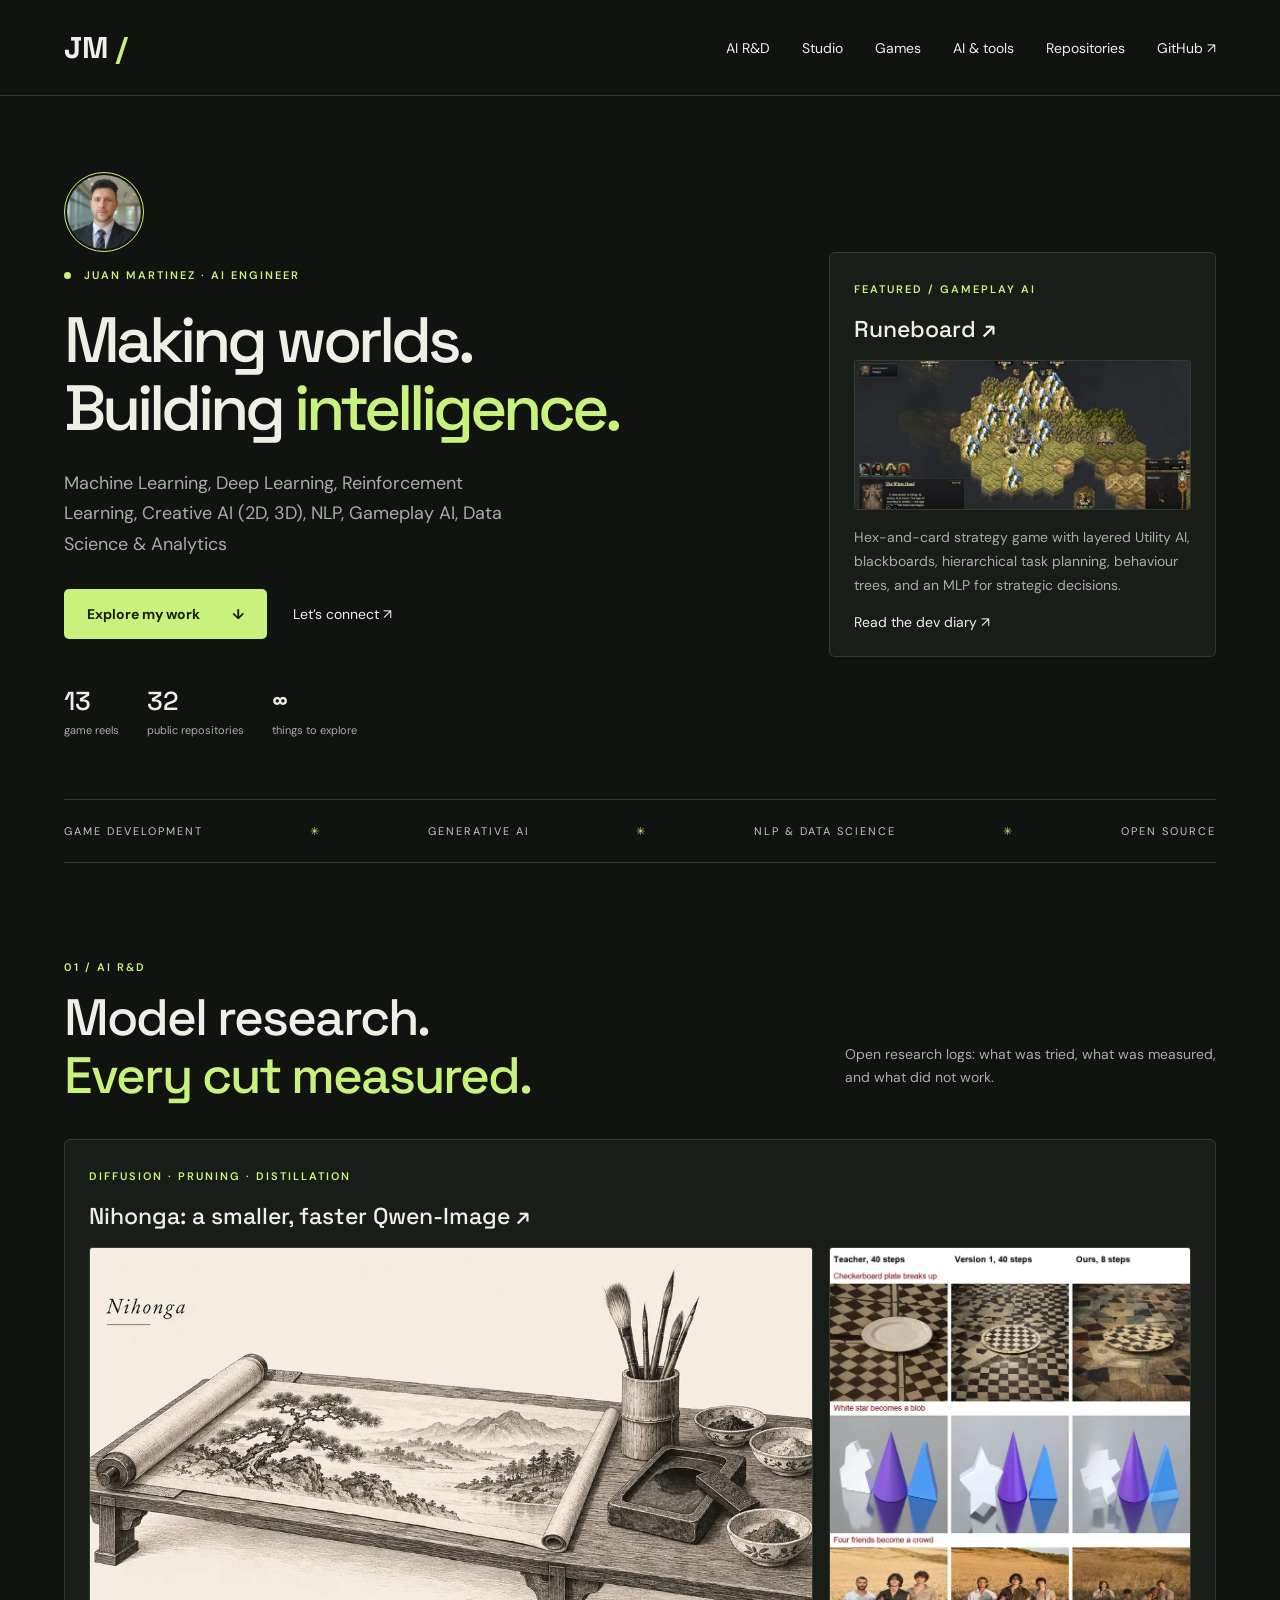
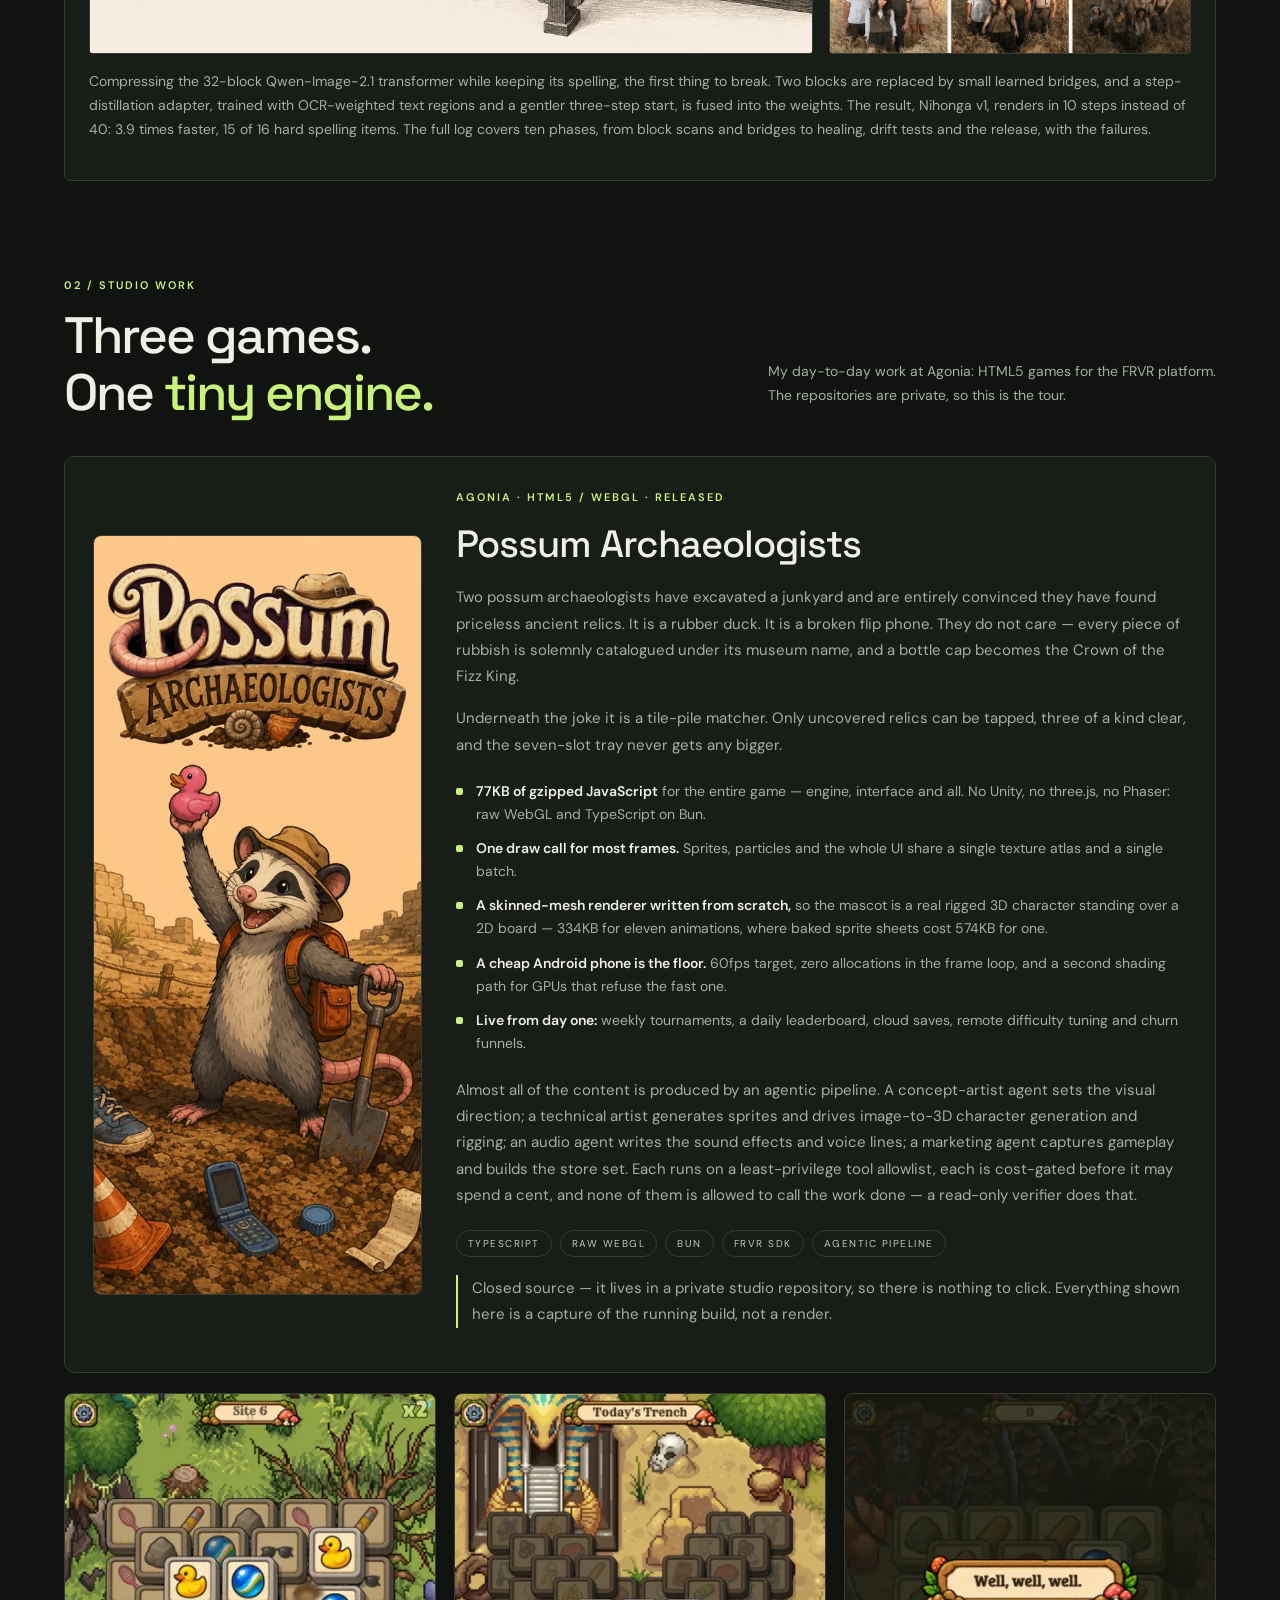
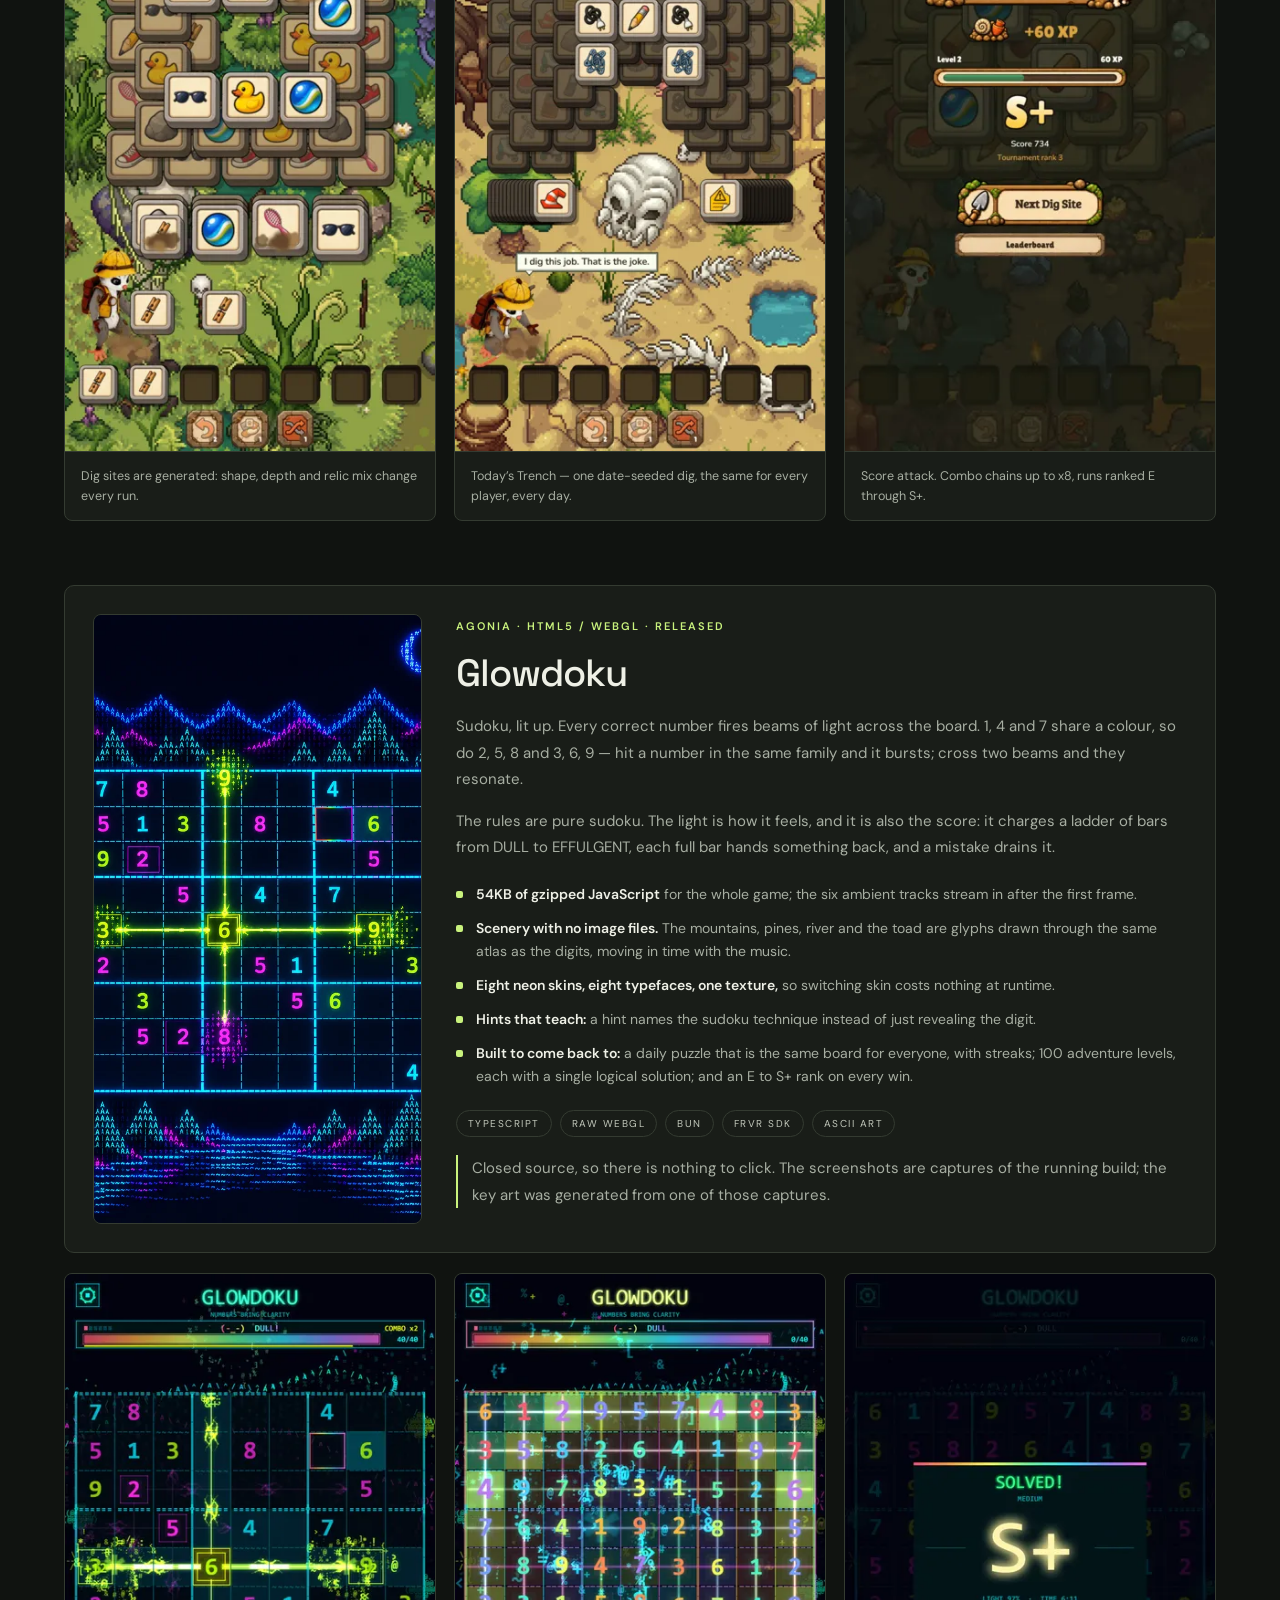
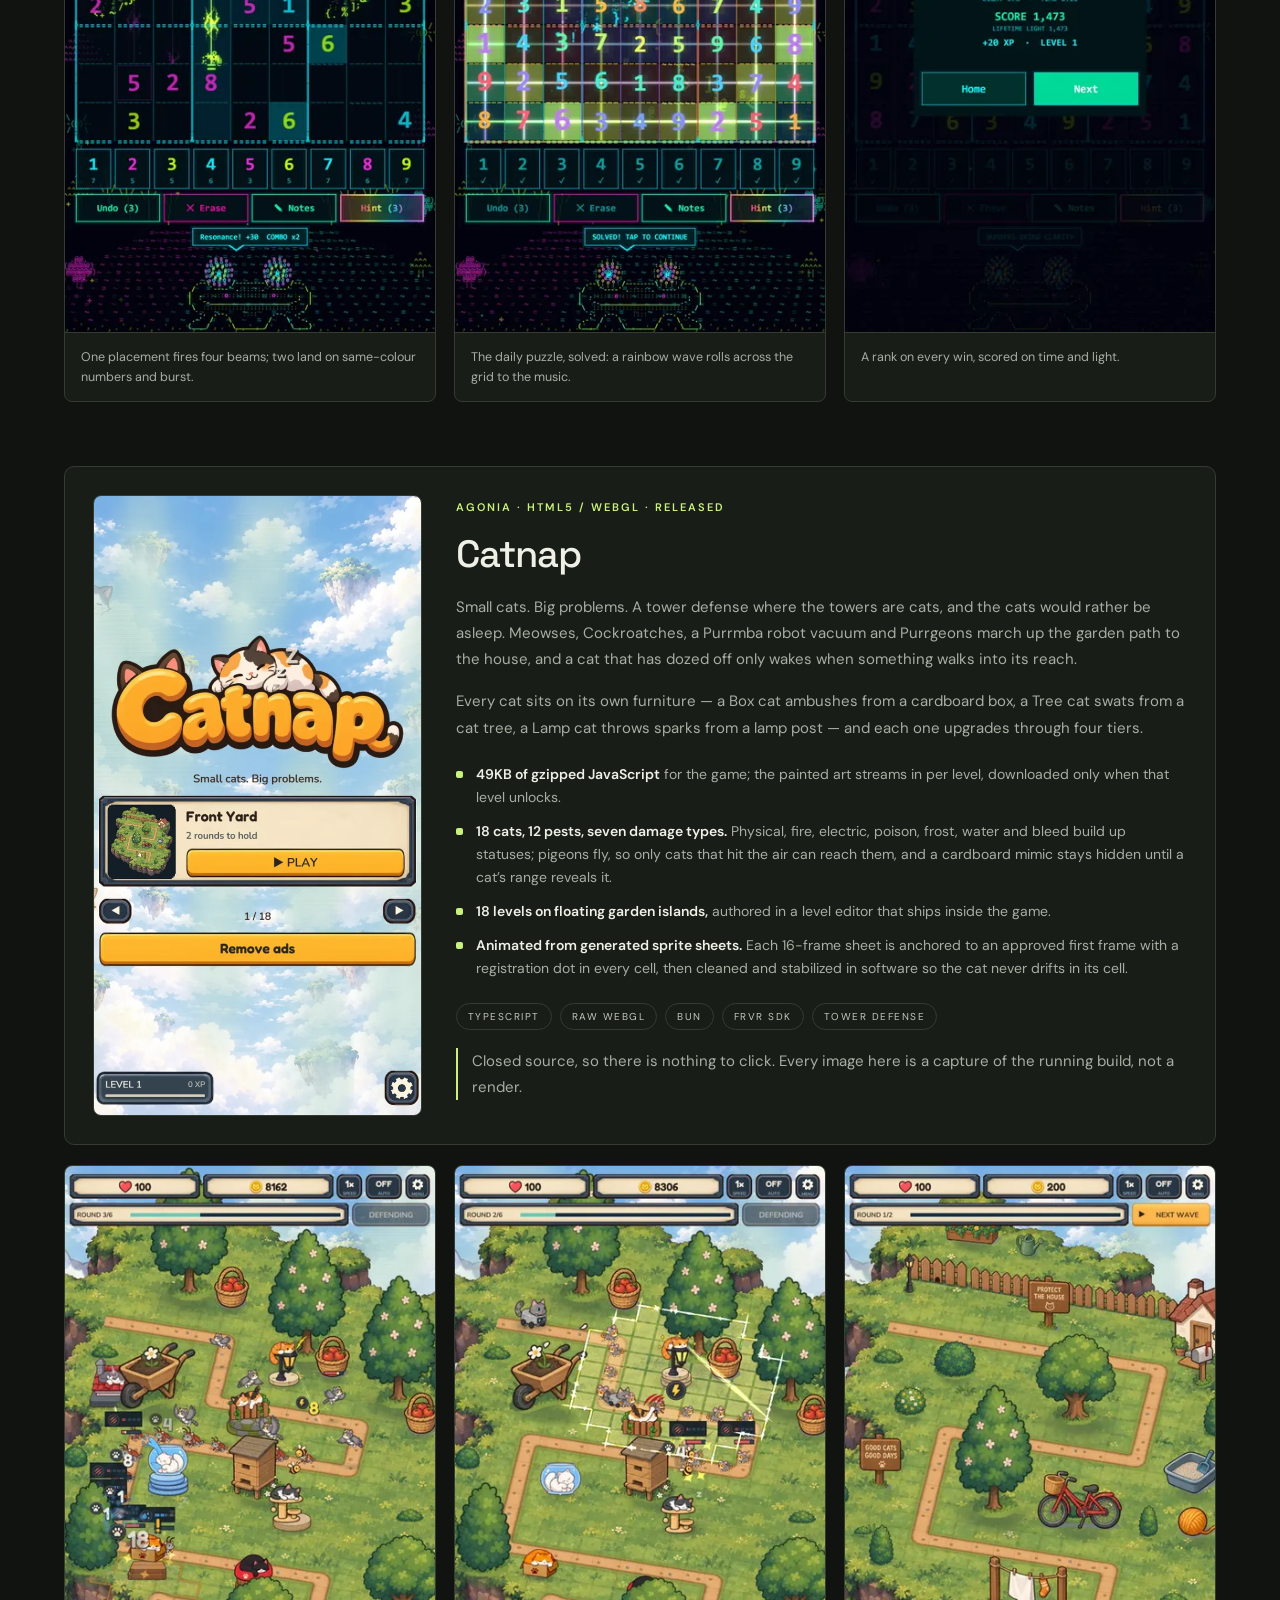
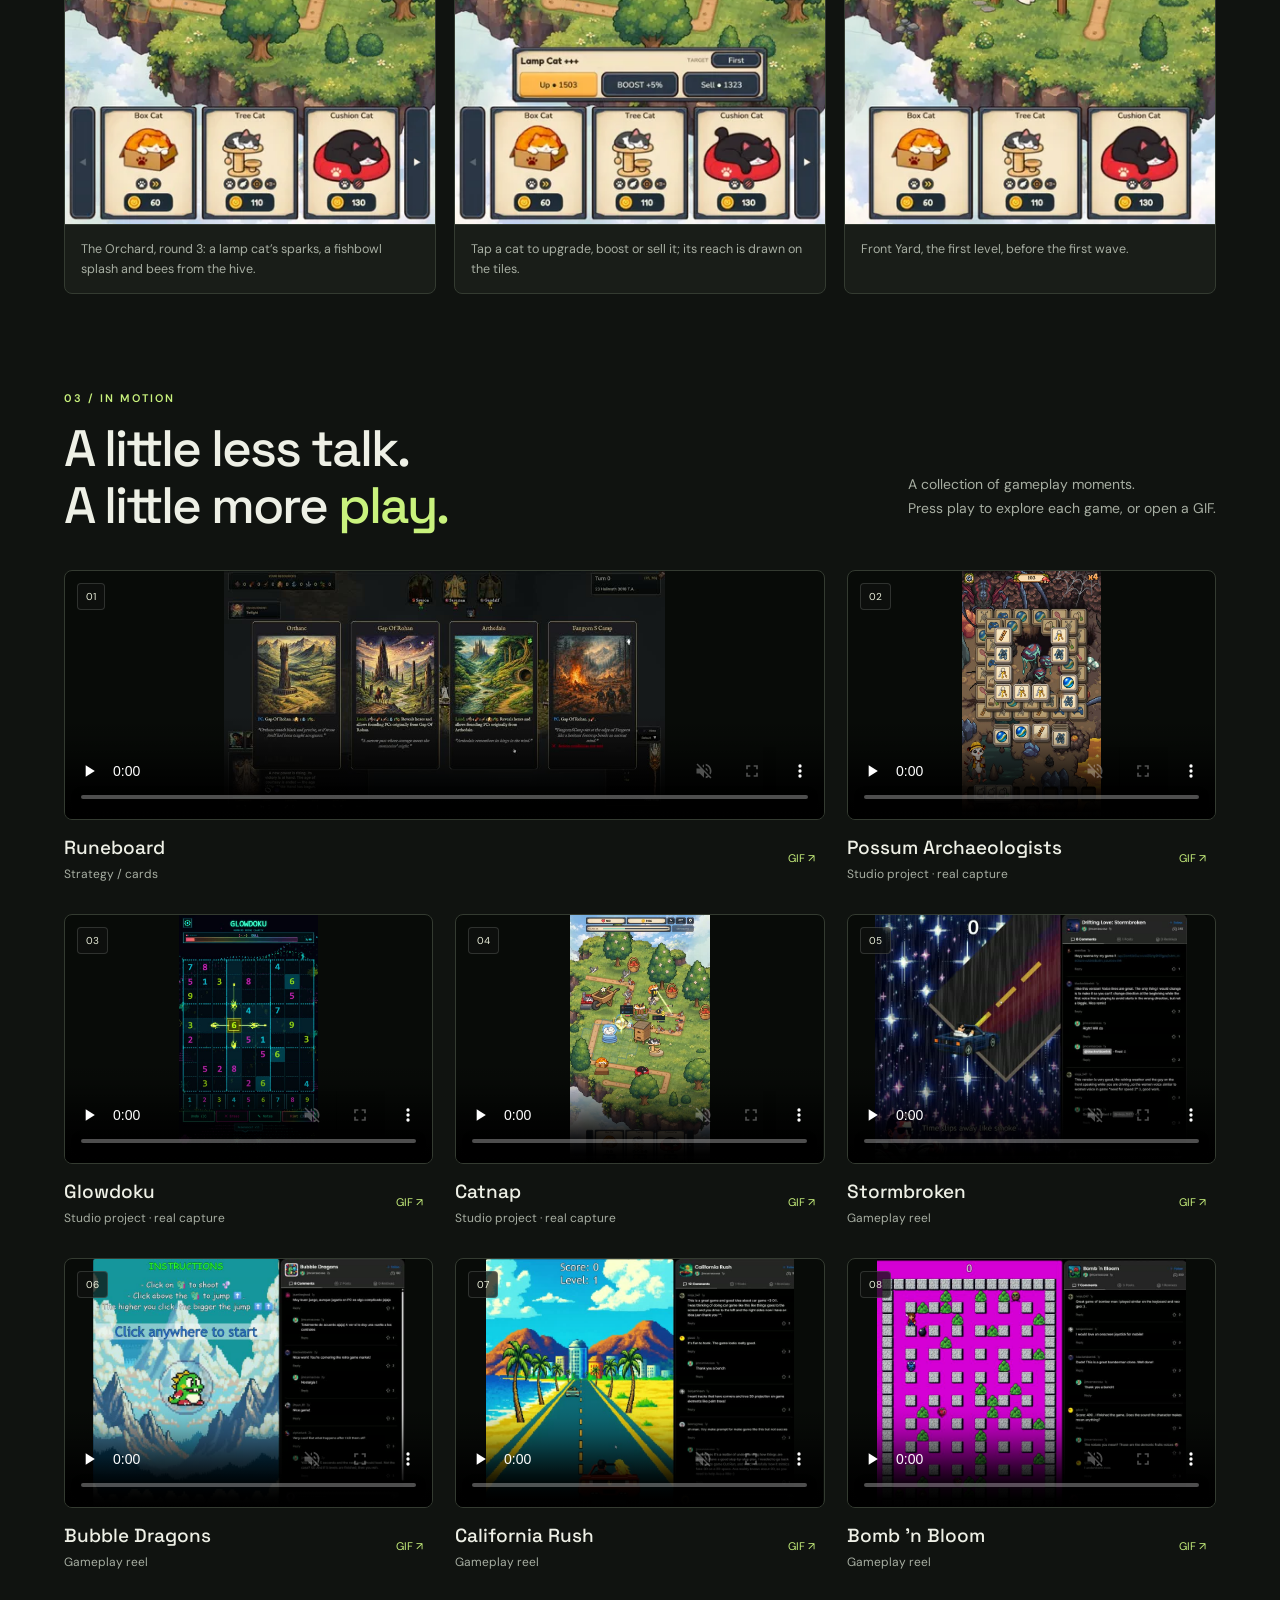
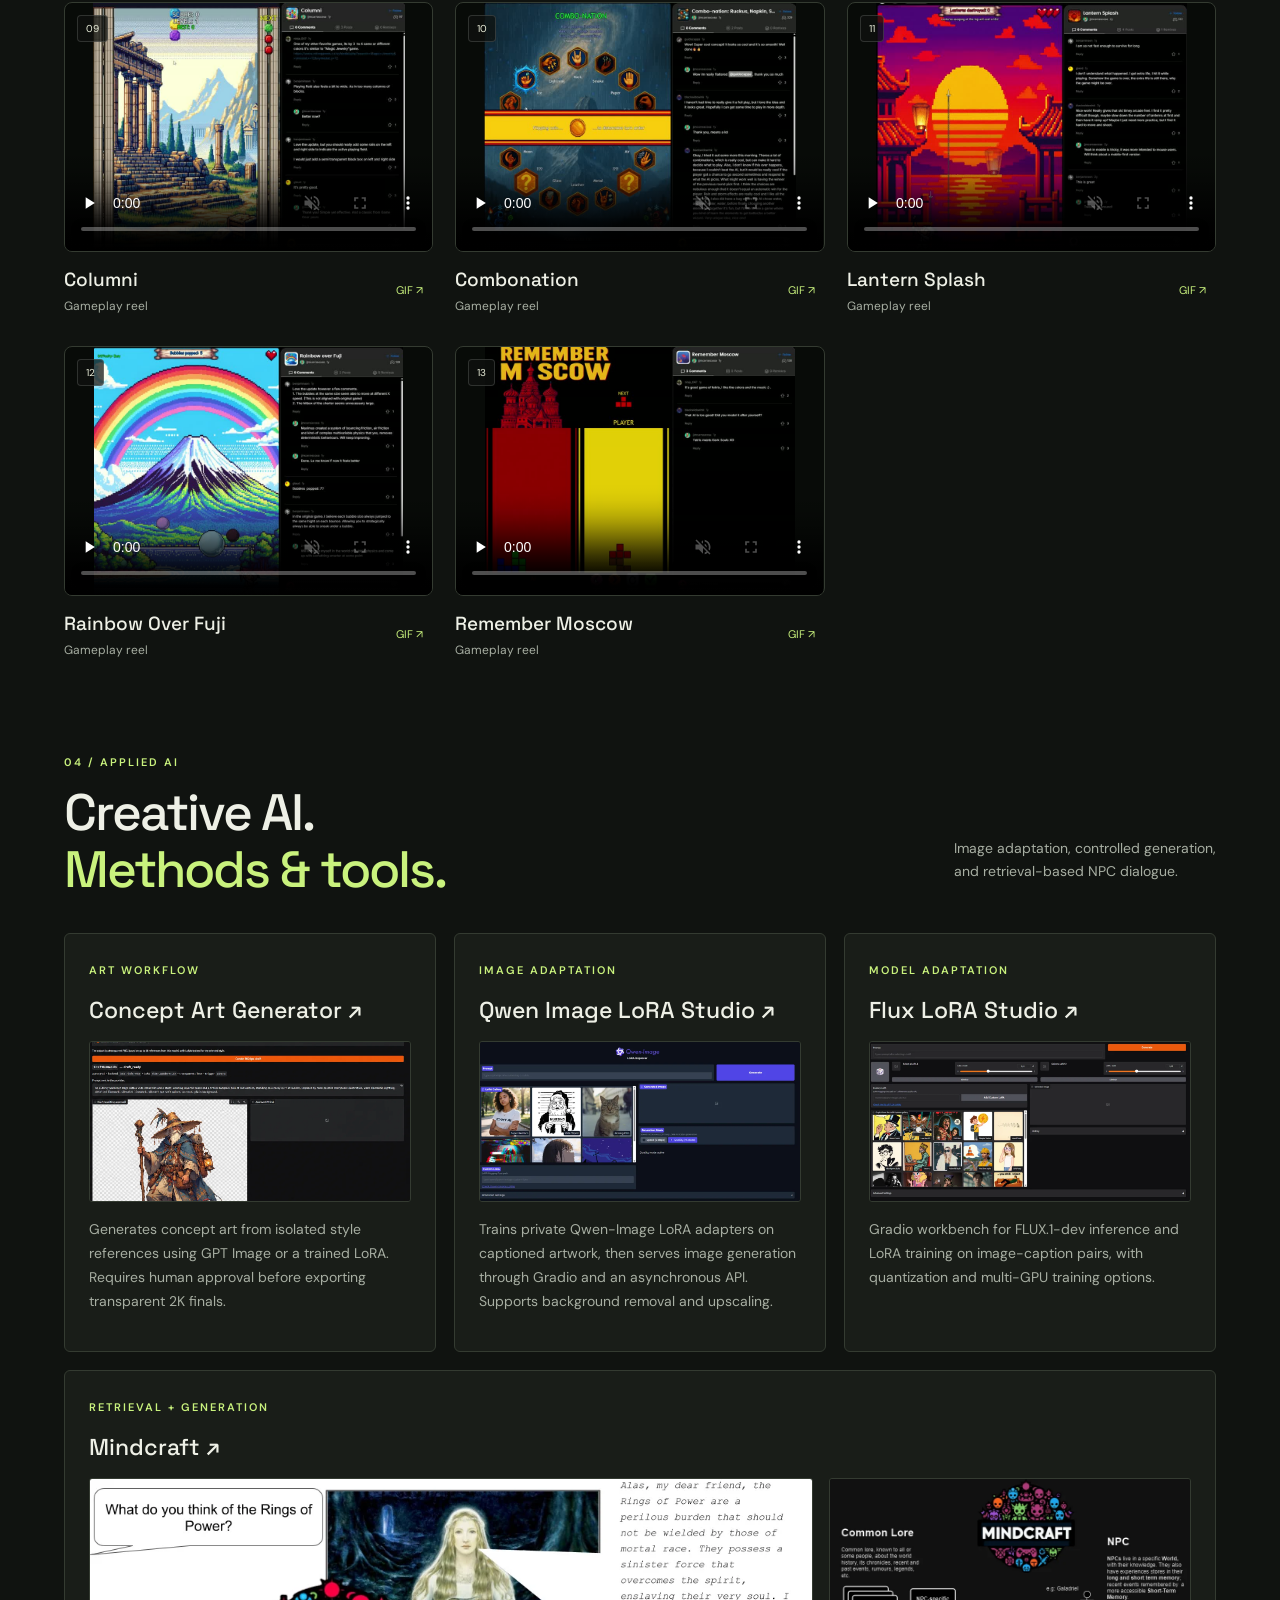
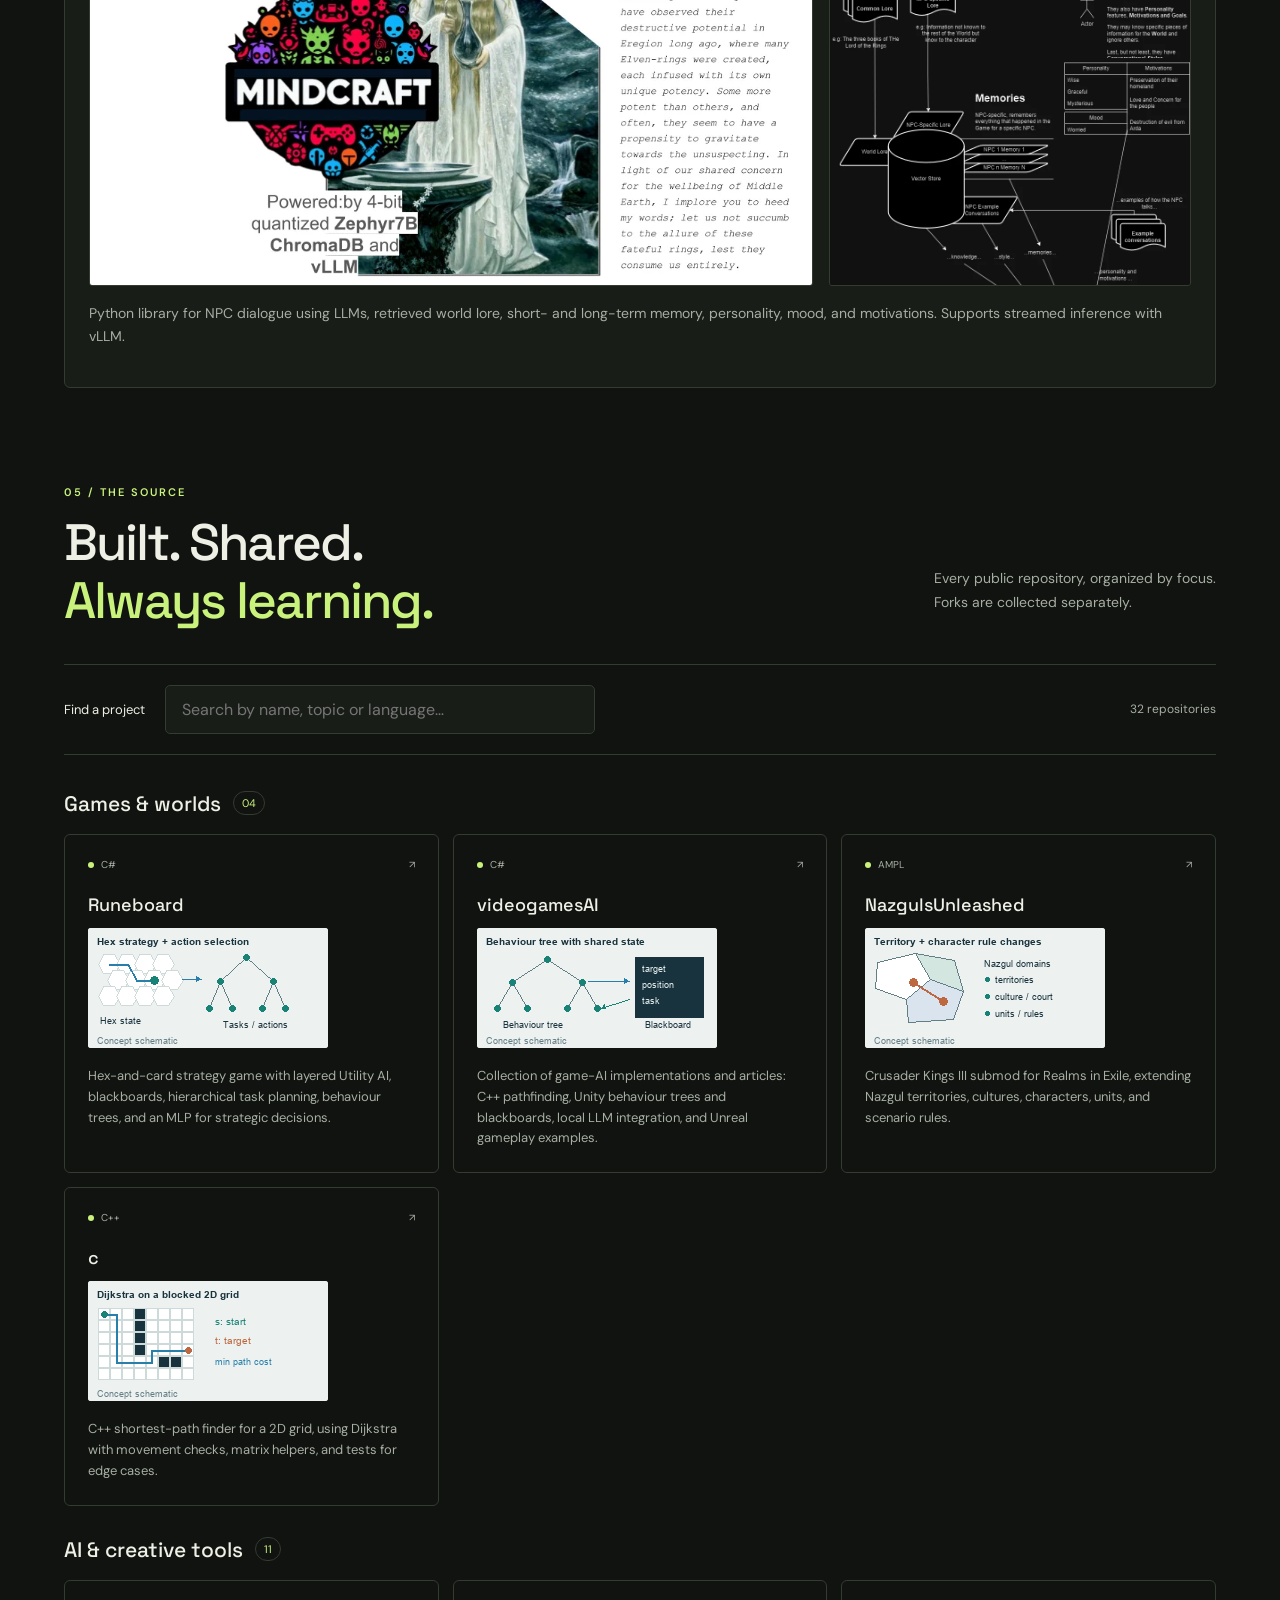
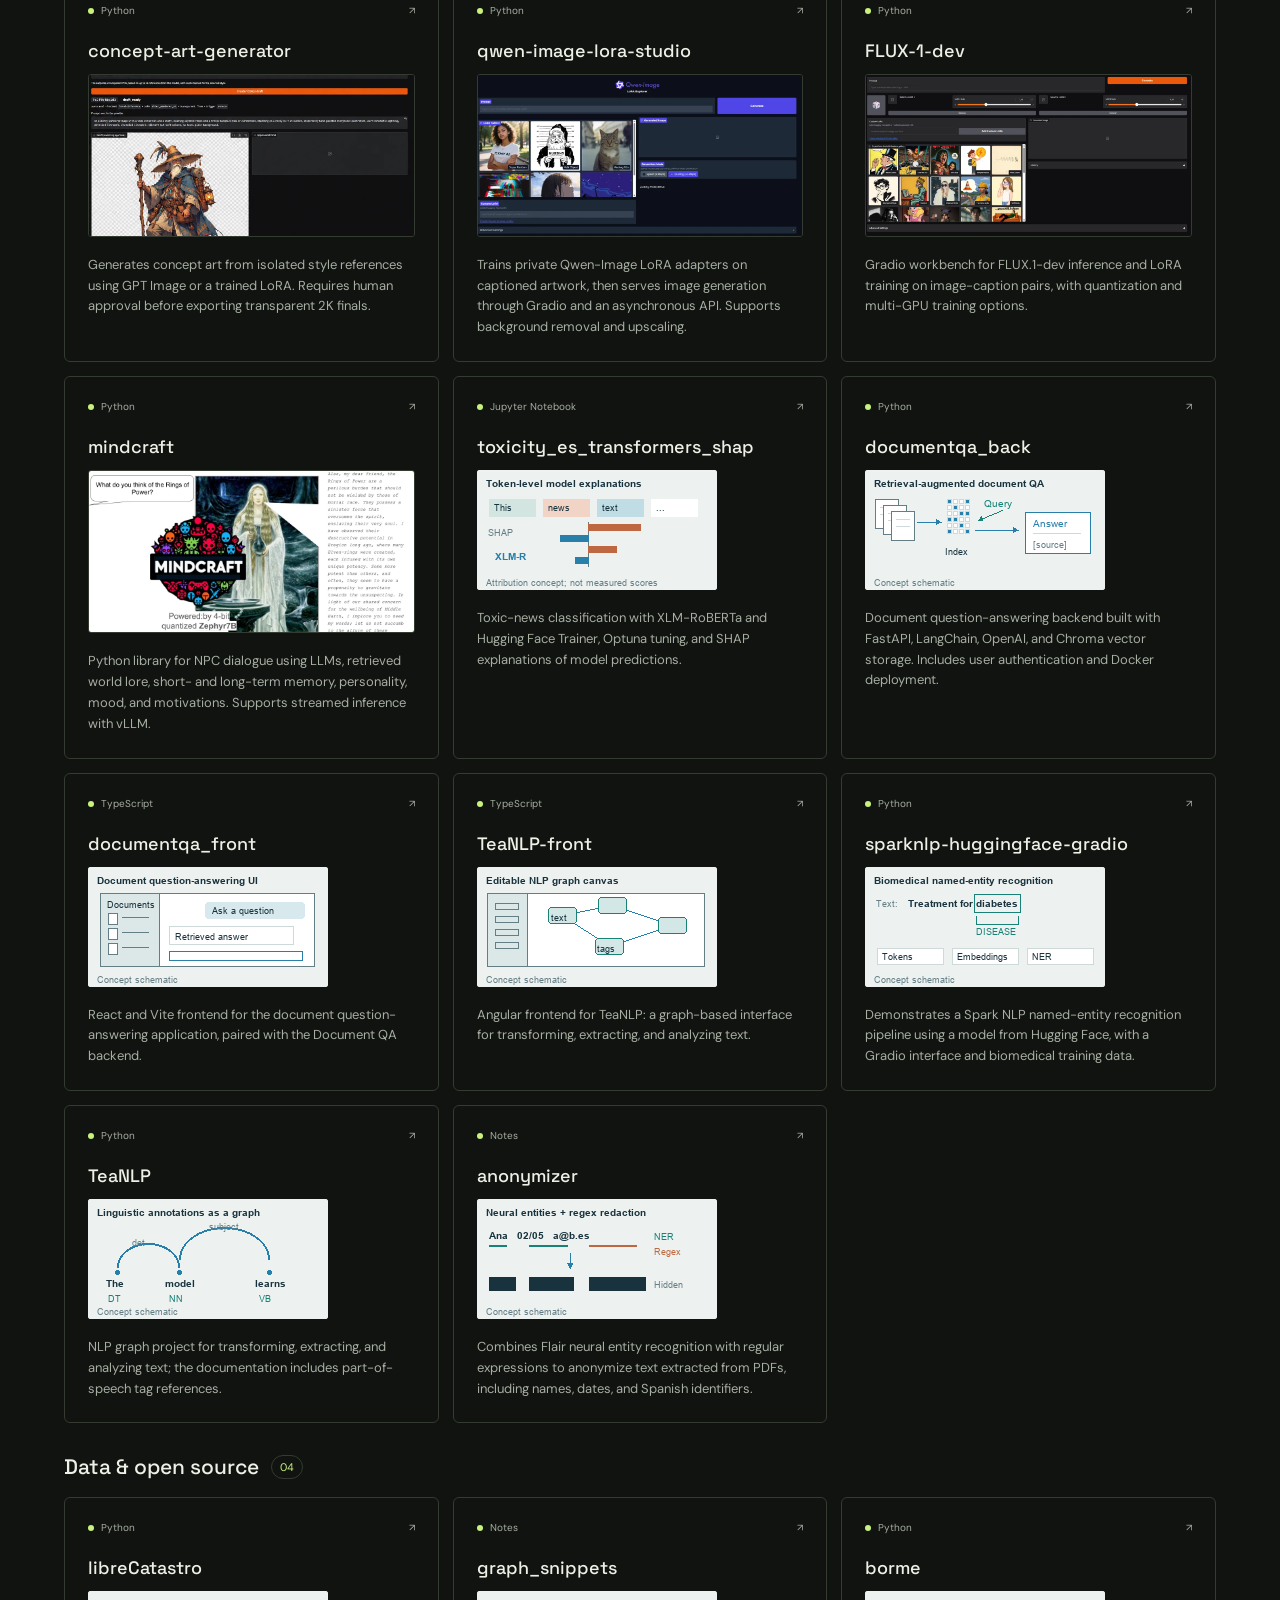
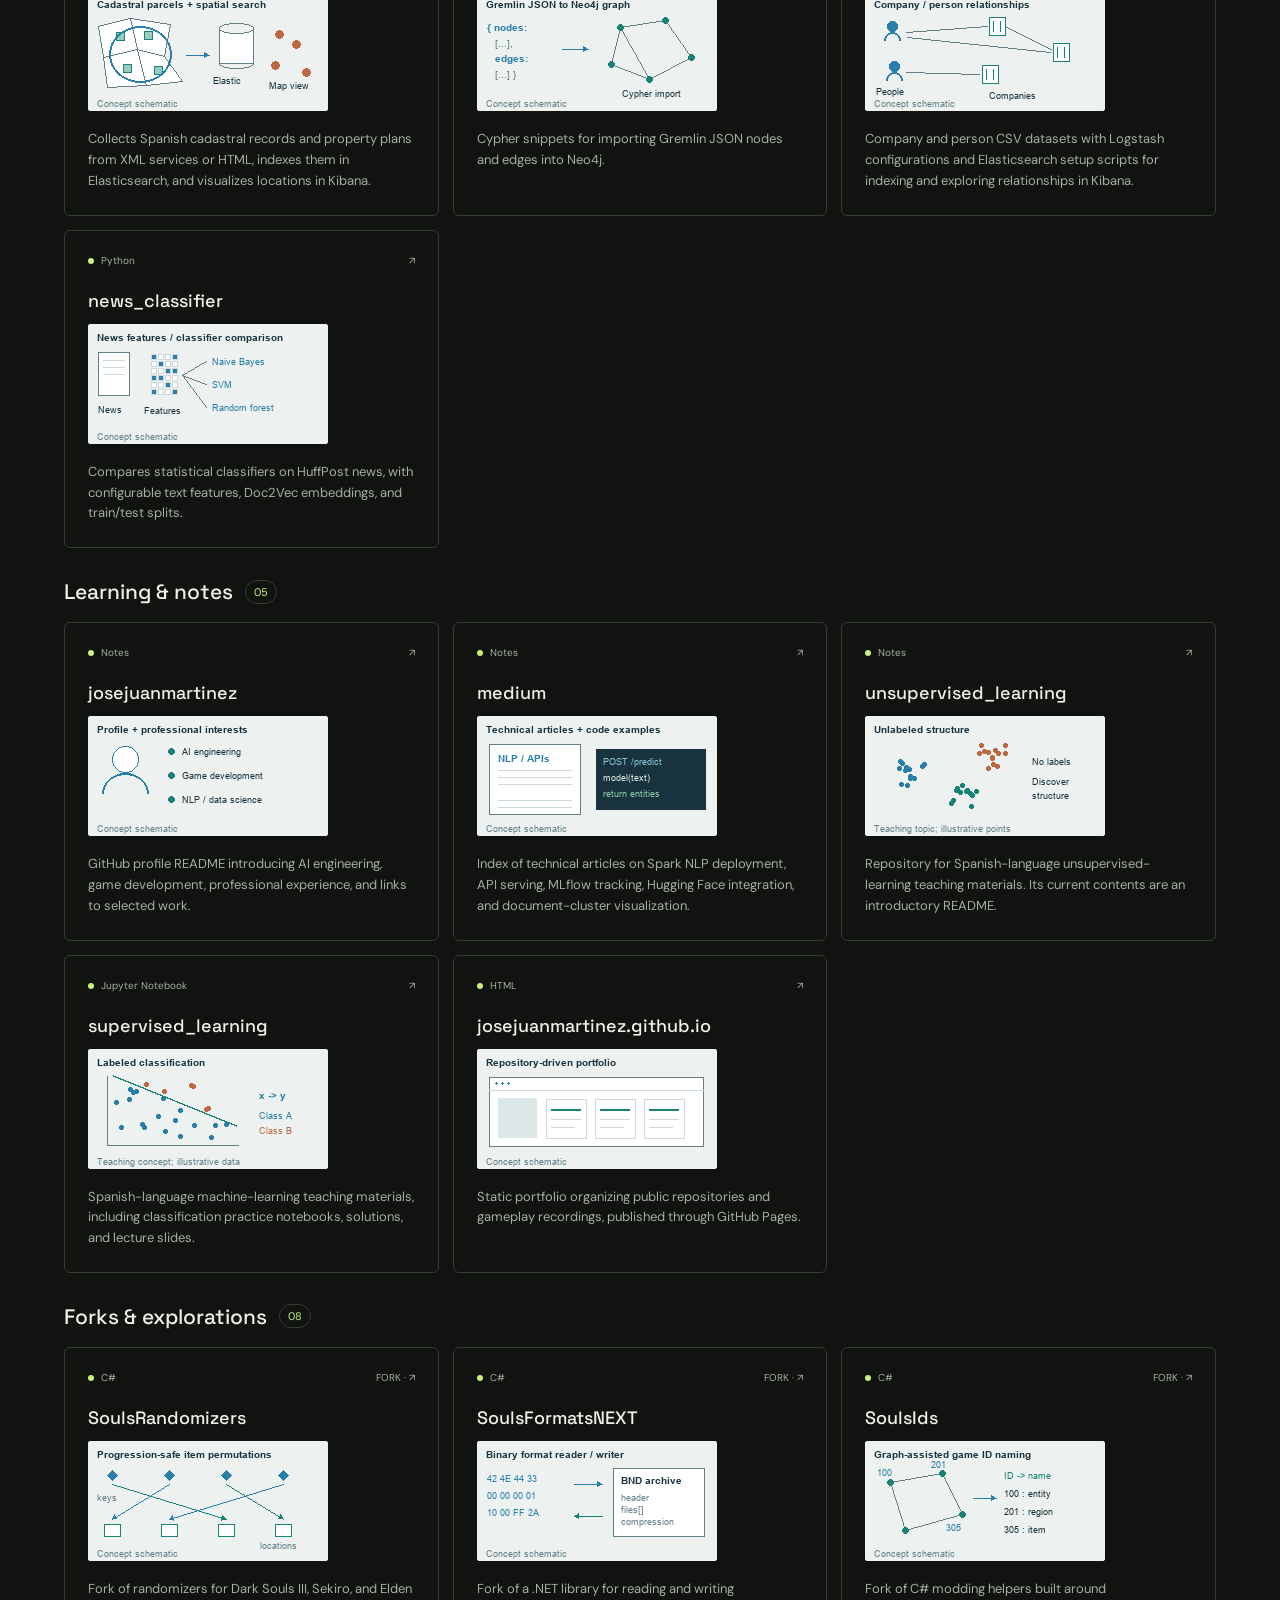
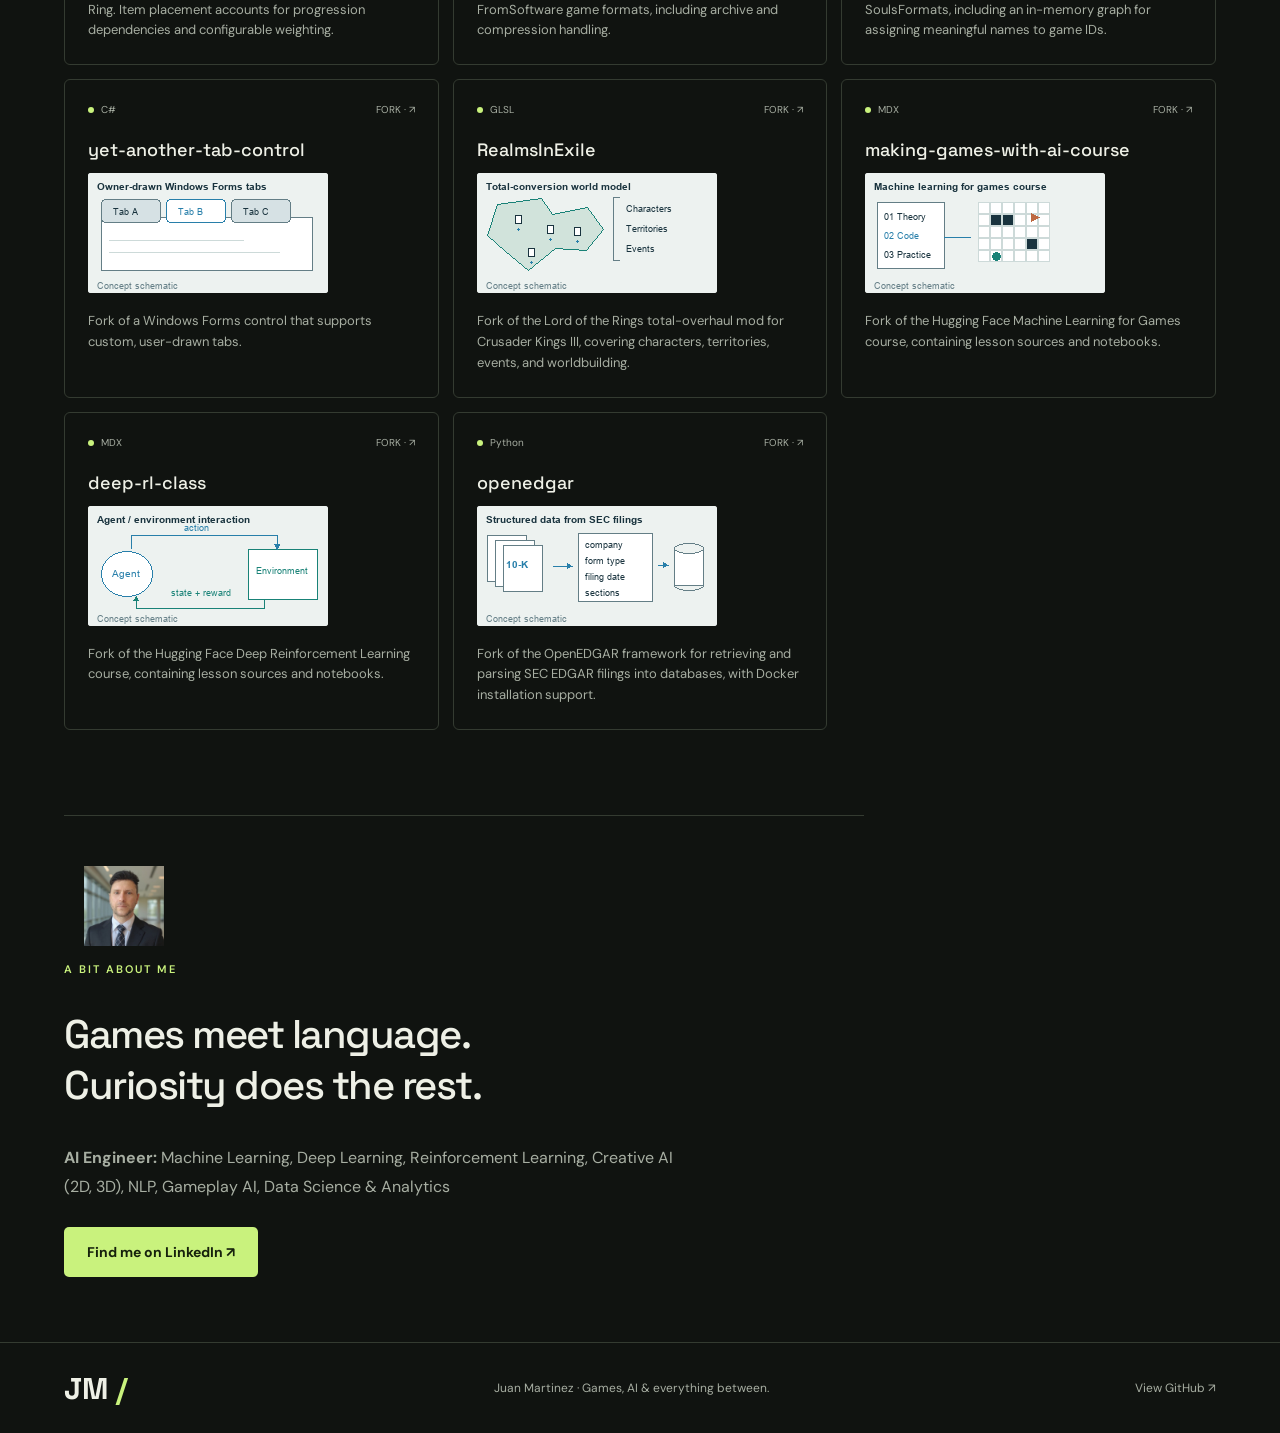
==== commit 755d9f76: "Add AI R&D section with the Nihonga research log (moved from niwakiai.com) Co-Authored-By: Claude Op" ====
--- a/index.html
+++ b/index.html
@@ -1 +1 @@
-<!doctype html><html lang="en"><head><meta charset="utf-8"><meta name="viewport" content="width=device-width,initial-scale=1"><title>Juan Martinez — Games, AI & Creative Tools</title><meta name="description" content="Explore Juan Martinez’s games, AI tools, NLP experiments and open-source projects. Gameplay reels and the complete public repository collection."><meta property="og:title" content="Juan Martinez — Games, AI & Creative Tools"><meta property="og:description" content="Playable ideas. Intelligent systems. A collection of games and open-source experiments."><meta property="og:type" content="website"><meta property="og:url" content="https://josejuanmartinez.github.io/"><meta name="theme-color" content="#101310"><link rel="stylesheet" href="style.css?v=0b2bd295c8f8"></head><body><a class="skip" href="#main">Skip to content</a><header><a class="wordmark" href="#">JM<span> / </span></a><nav aria-label="Main navigation"><a href="#studio">Studio</a><a href="#games">Games</a><a href="#ai">AI & tools</a><a href="#repositories">Repositories</a><a href="https://github.com/josejuanmartinez">GitHub ↗</a></nav></header><main id="main"><section class="hero"><div class="hero-copy"><img class="hero-portrait" src="assets/juan.jpg" alt="Juan Martinez" width="80" height="80" style="width:80px;height:80px;max-width:80px;object-fit:cover;border-radius:50%" fetchpriority="high"><p class="eyebrow"><span class="dot"></span> JUAN MARTINEZ · AI ENGINEER</p><h1>Making worlds.<br>Building <em>intelligence.</em></h1><p class="intro">Machine Learning, Deep Learning, Reinforcement Learning, Creative AI (2D, 3D), NLP, Gameplay AI, Data Science &amp; Analytics</p><div class="hero-links"><a class="button" href="#games">Explore my work <span>↓</span></a><a class="text-link" href="https://www.linkedin.com/in/jjmcarrascosa/">Let’s connect ↗</a></div><div class="stats"><span><strong>13</strong> game reels</span><span><strong>32</strong> public repositories</span><span><strong>∞</strong> things to explore</span></div></div><a class="hero-project" href="https://josejuanmartinez.github.io/Runeboard/"><span class="eyebrow">FEATURED / GAMEPLAY AI</span><h3>Runeboard &#8599;</h3><img class="project-shot" src="assets/runeboard-featured.jpg" alt="A Runeboard campaign in progress: Orthanc and the mountains of Isengard on the hex map, with the leader journal open" width="800" height="375" style="width:100%;height:150px;max-width:100%;object-fit:cover" loading="lazy"><p>Hex-and-card strategy game with layered Utility AI, blackboards, hierarchical task planning, behaviour trees, and an MLP for strategic decisions.</p><span class="text-link">Read the dev diary &#8599;</span></a></section><div class="ticker" aria-label="Areas of work">GAME DEVELOPMENT <span>✳</span> GENERATIVE AI <span>✳</span> NLP & DATA SCIENCE <span>✳</span> OPEN SOURCE</div><section id="studio"><div class="section-heading"><div><p class="eyebrow">01 / STUDIO WORK</p><h2>Three games.<br>One <em>tiny engine.</em></h2></div><p>My day-to-day work at Agonia: HTML5 games for the FRVR platform.<br>The repositories are private, so this is the tour.</p></div><article class="showcase"><img class="showcase-art" src="assets/possumarch-key.webp" alt="Possum Archaeologists key art: a possum in a safari hat holds up a rubber duck beside a shovel in an excavated junkyard" width="640" height="1138" loading="lazy"><div class="showcase-copy"><span class="eyebrow">AGONIA · HTML5 / WEBGL · RELEASED</span><h3>Possum Archaeologists</h3><p>Two possum archaeologists have excavated a junkyard and are entirely convinced they have found priceless ancient relics. It is a rubber duck. It is a broken flip phone. They do not care — every piece of rubbish is solemnly catalogued under its museum name, and a bottle cap becomes the Crown of the Fizz King.</p><p>Underneath the joke it is a tile-pile matcher. Only uncovered relics can be tapped, three of a kind clear, and the seven-slot tray never gets any bigger.</p><ul class="showcase-list"><li><strong>77KB of gzipped JavaScript</strong> for the entire game — engine, interface and all. No Unity, no three.js, no Phaser: raw WebGL and TypeScript on Bun.</li><li><strong>One draw call for most frames.</strong> Sprites, particles and the whole UI share a single texture atlas and a single batch.</li><li><strong>A skinned-mesh renderer written from scratch,</strong> so the mascot is a real rigged 3D character standing over a 2D board — 334KB for eleven animations, where baked sprite sheets cost 574KB for one.</li><li><strong>A cheap Android phone is the floor.</strong> 60fps target, zero allocations in the frame loop, and a second shading path for GPUs that refuse the fast one.</li><li><strong>Live from day one:</strong> weekly tournaments, a daily leaderboard, cloud saves, remote difficulty tuning and churn funnels.</li></ul><p>Almost all of the content is produced by an agentic pipeline. A concept-artist agent sets the visual direction; a technical artist generates sprites and drives image-to-3D character generation and rigging; an audio agent writes the sound effects and voice lines; a marketing agent captures gameplay and builds the store set. Each runs on a least-privilege tool allowlist, each is cost-gated before it may spend a cent, and none of them is allowed to call the work done — a read-only verifier does that.</p><div class="tag-row"><span>TYPESCRIPT</span><span>RAW WEBGL</span><span>BUN</span><span>FRVR SDK</span><span>AGENTIC PIPELINE</span></div><p class="showcase-note">Closed source — it lives in a private studio repository, so there is nothing to click. Everything shown here is a capture of the running build, not a render.</p></div></article><div class="shot-row"><figure class="shot"><img src="assets/possumarch-board.webp" alt="Dig sites are generated: shape, depth and relic mix change every run." width="405" height="720" loading="lazy"><figcaption>Dig sites are generated: shape, depth and relic mix change every run.</figcaption></figure><figure class="shot"><img src="assets/possumarch-trench.webp" alt="Today’s Trench — one date-seeded dig, the same for every player, every day." width="405" height="720" loading="lazy"><figcaption>Today’s Trench — one date-seeded dig, the same for every player, every day.</figcaption></figure><figure class="shot"><img src="assets/possumarch-win.webp" alt="Score attack. Combo chains up to x8, runs ranked E through S+." width="405" height="720" loading="lazy"><figcaption>Score attack. Combo chains up to x8, runs ranked E through S+.</figcaption></figure></div><article class="showcase"><img class="showcase-art" src="assets/glowdoku-key.webp" alt="Glowdoku key art: a neon sudoku board under ASCII mountains, one placed digit firing four beams of light across its row and column" width="640" height="960" loading="lazy"><div class="showcase-copy"><span class="eyebrow">AGONIA · HTML5 / WEBGL · RELEASED</span><h3>Glowdoku</h3><p>Sudoku, lit up. Every correct number fires beams of light across the board. 1, 4 and 7 share a colour, so do 2, 5, 8 and 3, 6, 9 — hit a number in the same family and it bursts; cross two beams and they resonate.</p><p>The rules are pure sudoku. The light is how it feels, and it is also the score: it charges a ladder of bars from DULL to EFFULGENT, each full bar hands something back, and a mistake drains it.</p><ul class="showcase-list"><li><strong>54KB of gzipped JavaScript</strong> for the whole game; the six ambient tracks stream in after the first frame.</li><li><strong>Scenery with no image files.</strong> The mountains, pines, river and the toad are glyphs drawn through the same atlas as the digits, moving in time with the music.</li><li><strong>Eight neon skins, eight typefaces, one texture,</strong> so switching skin costs nothing at runtime.</li><li><strong>Hints that teach:</strong> a hint names the sudoku technique instead of just revealing the digit.</li><li><strong>Built to come back to:</strong> a daily puzzle that is the same board for everyone, with streaks; 100 adventure levels, each with a single logical solution; and an E to S+ rank on every win.</li></ul><div class="tag-row"><span>TYPESCRIPT</span><span>RAW WEBGL</span><span>BUN</span><span>FRVR SDK</span><span>ASCII ART</span></div><p class="showcase-note">Closed source, so there is nothing to click. The screenshots are captures of the running build; the key art was generated from one of those captures.</p></div></article><div class="shot-row"><figure class="shot"><img src="assets/glowdoku-beams.webp" alt="One placement fires four beams; two land on same-colour numbers and burst." width="405" height="720" loading="lazy"><figcaption>One placement fires four beams; two land on same-colour numbers and burst.</figcaption></figure><figure class="shot"><img src="assets/glowdoku-daily.webp" alt="The daily puzzle, solved: a rainbow wave rolls across the grid to the music." width="405" height="720" loading="lazy"><figcaption>The daily puzzle, solved: a rainbow wave rolls across the grid to the music.</figcaption></figure><figure class="shot"><img src="assets/glowdoku-win.webp" alt="A rank on every win, scored on time and light." width="405" height="720" loading="lazy"><figcaption>A rank on every win, scored on time and light.</figcaption></figure></div><article class="showcase"><img class="showcase-art" src="assets/catnap-key.webp" alt="Catnap title screen: the Catnap logo with a sleeping calico on top, over a sky of floating islands" width="640" height="1138" loading="lazy"><div class="showcase-copy"><span class="eyebrow">AGONIA · HTML5 / WEBGL · RELEASED</span><h3>Catnap</h3><p>Small cats. Big problems. A tower defense where the towers are cats, and the cats would rather be asleep. Meowses, Cockroatches, a Purrmba robot vacuum and Purrgeons march up the garden path to the house, and a cat that has dozed off only wakes when something walks into its reach.</p><p>Every cat sits on its own furniture — a Box cat ambushes from a cardboard box, a Tree cat swats from a cat tree, a Lamp cat throws sparks from a lamp post — and each one upgrades through four tiers.</p><ul class="showcase-list"><li><strong>49KB of gzipped JavaScript</strong> for the game; the painted art streams in per level, downloaded only when that level unlocks.</li><li><strong>18 cats, 12 pests, seven damage types.</strong> Physical, fire, electric, poison, frost, water and bleed build up statuses; pigeons fly, so only cats that hit the air can reach them, and a cardboard mimic stays hidden until a cat’s range reveals it.</li><li><strong>18 levels on floating garden islands,</strong> authored in a level editor that ships inside the game.</li><li><strong>Animated from generated sprite sheets.</strong> Each 16-frame sheet is anchored to an approved first frame with a registration dot in every cell, then cleaned and stabilized in software so the cat never drifts in its cell.</li></ul><div class="tag-row"><span>TYPESCRIPT</span><span>RAW WEBGL</span><span>BUN</span><span>FRVR SDK</span><span>TOWER DEFENSE</span></div><p class="showcase-note">Closed source, so there is nothing to click. Every image here is a capture of the running build, not a render.</p></div></article><div class="shot-row"><figure class="shot"><img src="assets/catnap-orchard.webp" alt="The Orchard, round 3: a lamp cat’s sparks, a fishbowl splash and bees from the hive." width="405" height="720" loading="lazy"><figcaption>The Orchard, round 3: a lamp cat’s sparks, a fishbowl splash and bees from the hive.</figcaption></figure><figure class="shot"><img src="assets/catnap-upgrade.webp" alt="Tap a cat to upgrade, boost or sell it; its reach is drawn on the tiles." width="405" height="720" loading="lazy"><figcaption>Tap a cat to upgrade, boost or sell it; its reach is drawn on the tiles.</figcaption></figure><figure class="shot"><img src="assets/catnap-yard.webp" alt="Front Yard, the first level, before the first wave." width="405" height="720" loading="lazy"><figcaption>Front Yard, the first level, before the first wave.</figcaption></figure></div></section><section id="games"><div class="section-heading"><div><p class="eyebrow">02 / IN MOTION</p><h2>A little less talk.<br>A little more <em>play.</em></h2></div><p>A collection of gameplay moments.<br>Press play to explore each game, or open a GIF.</p></div><div class="game-grid"><article class="game-card"><div class="game-media"><video controls muted loop playsinline preload="none" poster="assets/runeboard.jpg" aria-label="Runeboard gameplay"><source src="assets/runeboard.mp4" type="video/mp4"></video><span class="game-number">01</span></div><div class="game-caption"><div><h3>Runeboard</h3><p>Strategy / cards</p></div><a href="assets/runeboard.gif" aria-label="Open Runeboard animated GIF">GIF ↗</a></div></article><article class="game-card"><div class="game-media"><video controls muted loop playsinline preload="none" poster="assets/possum_archaeologists.jpg" aria-label="Possum Archaeologists gameplay"><source src="assets/possum_archaeologists.mp4" type="video/mp4"></video><span class="game-number">02</span></div><div class="game-caption"><div><h3>Possum Archaeologists</h3><p>Studio project · real capture</p></div><a href="assets/possum_archaeologists.gif" aria-label="Open Possum Archaeologists animated GIF">GIF ↗</a></div></article><article class="game-card"><div class="game-media"><video controls muted loop playsinline preload="none" poster="assets/glowdoku.jpg" aria-label="Glowdoku gameplay"><source src="assets/glowdoku.mp4" type="video/mp4"></video><span class="game-number">03</span></div><div class="game-caption"><div><h3>Glowdoku</h3><p>Studio project · real capture</p></div><a href="assets/glowdoku.gif" aria-label="Open Glowdoku animated GIF">GIF ↗</a></div></article><article class="game-card"><div class="game-media"><video controls muted loop playsinline preload="none" poster="assets/catnap.jpg" aria-label="Catnap gameplay"><source src="assets/catnap.mp4" type="video/mp4"></video><span class="game-number">04</span></div><div class="game-caption"><div><h3>Catnap</h3><p>Studio project · real capture</p></div><a href="assets/catnap.gif" aria-label="Open Catnap animated GIF">GIF ↗</a></div></article><article class="game-card"><div class="game-media"><video controls muted loop playsinline preload="none" poster="assets/stormbroken.jpg" aria-label="Stormbroken gameplay"><source src="assets/stormbroken.mp4" type="video/mp4"></video><span class="game-number">05</span></div><div class="game-caption"><div><h3>Stormbroken</h3><p>Gameplay reel</p></div><a href="assets/stormbroken.gif" aria-label="Open Stormbroken animated GIF">GIF ↗</a></div></article><article class="game-card"><div class="game-media"><video controls muted loop playsinline preload="none" poster="assets/bubble_dragons.jpg" aria-label="Bubble Dragons gameplay"><source src="assets/bubble_dragons.mp4" type="video/mp4"></video><span class="game-number">06</span></div><div class="game-caption"><div><h3>Bubble Dragons</h3><p>Gameplay reel</p></div><a href="assets/bubble_dragons.gif" aria-label="Open Bubble Dragons animated GIF">GIF ↗</a></div></article><article class="game-card"><div class="game-media"><video controls muted loop playsinline preload="none" poster="assets/california_rush.jpg" aria-label="California Rush gameplay"><source src="assets/california_rush.mp4" type="video/mp4"></video><span class="game-number">07</span></div><div class="game-caption"><div><h3>California Rush</h3><p>Gameplay reel</p></div><a href="assets/california_rush.gif" aria-label="Open California Rush animated GIF">GIF ↗</a></div></article><article class="game-card"><div class="game-media"><video controls muted loop playsinline preload="none" poster="assets/bombnbloom.jpg" aria-label="Bomb ’n Bloom gameplay"><source src="assets/bombnbloom.mp4" type="video/mp4"></video><span class="game-number">08</span></div><div class="game-caption"><div><h3>Bomb ’n Bloom</h3><p>Gameplay reel</p></div><a href="assets/bombnbloom.gif" aria-label="Open Bomb ’n Bloom animated GIF">GIF ↗</a></div></article><article class="game-card"><div class="game-media"><video controls muted loop playsinline preload="none" poster="assets/columni.jpg" aria-label="Columni gameplay"><source src="assets/columni.mp4" type="video/mp4"></video><span class="game-number">09</span></div><div class="game-caption"><div><h3>Columni</h3><p>Gameplay reel</p></div><a href="assets/columni.gif" aria-label="Open Columni animated GIF">GIF ↗</a></div></article><article class="game-card"><div class="game-media"><video controls muted loop playsinline preload="none" poster="assets/combonation.jpg" aria-label="Combonation gameplay"><source src="assets/combonation.mp4" type="video/mp4"></video><span class="game-number">10</span></div><div class="game-caption"><div><h3>Combonation</h3><p>Gameplay reel</p></div><a href="assets/combonation.gif" aria-label="Open Combonation animated GIF">GIF ↗</a></div></article><article class="game-card"><div class="game-media"><video controls muted loop playsinline preload="none" poster="assets/lantern_splash.jpg" aria-label="Lantern Splash gameplay"><source src="assets/lantern_splash.mp4" type="video/mp4"></video><span class="game-number">11</span></div><div class="game-caption"><div><h3>Lantern Splash</h3><p>Gameplay reel</p></div><a href="assets/lantern_splash.gif" aria-label="Open Lantern Splash animated GIF">GIF ↗</a></div></article><article class="game-card"><div class="game-media"><video controls muted loop playsinline preload="none" poster="assets/rainbow_over_fuji.jpg" aria-label="Rainbow Over Fuji gameplay"><source src="assets/rainbow_over_fuji.mp4" type="video/mp4"></video><span class="game-number">12</span></div><div class="game-caption"><div><h3>Rainbow Over Fuji</h3><p>Gameplay reel</p></div><a href="assets/rainbow_over_fuji.gif" aria-label="Open Rainbow Over Fuji animated GIF">GIF ↗</a></div></article><article class="game-card"><div class="game-media"><video controls muted loop playsinline preload="none" poster="assets/remember_moscow.jpg" aria-label="Remember Moscow gameplay"><source src="assets/remember_moscow.mp4" type="video/mp4"></video><span class="game-number">13</span></div><div class="game-caption"><div><h3>Remember Moscow</h3><p>Gameplay reel</p></div><a href="assets/remember_moscow.gif" aria-label="Open Remember Moscow animated GIF">GIF ↗</a></div></article></div></section><section id="ai"><div class="section-heading"><div><p class="eyebrow">03 / APPLIED AI</p><h2>Creative AI.<br><em>Methods &amp; tools.</em></h2></div><p>Image adaptation, controlled generation,<br>and retrieval-based NPC dialogue.</p></div><div class="method-grid"><a class="method-card" href="https://github.com/josejuanmartinez/concept-art-generator"><span class="eyebrow">ART WORKFLOW</span><h3>Concept Art Generator &#8599;</h3><img class="project-shot shot-center" src="assets/concept-art-generator.webp" alt="Concept Art Generator: an elderly wanderer mage draft awaits human approval before the transparent 2K final is unlocked" width="1200" height="1200" loading="lazy"><p>Generates concept art from isolated style references using GPT Image or a trained LoRA. Requires human approval before exporting transparent 2K finals.</p></a><a class="method-card" href="https://github.com/josejuanmartinez/qwen-image-lora-studio"><span class="eyebrow">IMAGE ADAPTATION</span><h3>Qwen Image LoRA Studio &#8599;</h3><img class="project-shot" src="assets/qwen-lora-studio.webp" alt="Qwen-Image LoRA Explorer: prompt box, LoRA gallery, custom LoRA path, speed/quality mode and the generated image panel" width="1200" height="575" loading="lazy"><p>Trains private Qwen-Image LoRA adapters on captioned artwork, then serves image generation through Gradio and an asynchronous API. Supports background removal and upscaling.</p></a><a class="method-card" href="https://github.com/josejuanmartinez/FLUX-1-dev"><span class="eyebrow">MODEL ADAPTATION</span><h3>Flux LoRA Studio &#8599;</h3><img class="project-shot" src="assets/flux-lora-studio.webp" alt="Flux LoRA Studio: two LoRA slots with scale sliders, a custom LoRA field, the LoRA Explorer gallery and the generated image panel" width="1200" height="586" loading="lazy"><p>Gradio workbench for FLUX.1-dev inference and LoRA training on image-caption pairs, with quantization and multi-GPU training options.</p></a><a class="method-card method-card--wide" href="https://github.com/josejuanmartinez/mindcraft"><span class="eyebrow">RETRIEVAL + GENERATION</span><h3>Mindcraft &#8599;</h3><div class="shot-pair"><img class="project-shot" src="assets/mindcraft-galadriel.webp" alt="Galadriel answers “What do you think of the Rings of Power?” in character, powered by 4-bit quantized Zephyr 7B, ChromaDB and vLLM" width="960" height="540" loading="lazy"><span class="shot-fill"><img class="project-shot" src="assets/mindcraft-architecture.webp" alt="Mindcraft architecture: world lore, NPC-specific lore, memories and example conversations flow from a vector store into the prompt; player feedback feeds supervised finetuning" width="806" height="1315" loading="lazy"></span></div><p>Python library for NPC dialogue using LLMs, retrieved world lore, short- and long-term memory, personality, mood, and motivations. Supports streamed inference with vLLM.</p></a></div></section><section id="repositories"><div class="section-heading"><div><p class="eyebrow">04 / THE SOURCE</p><h2>Built. Shared.<br><em>Always learning.</em></h2></div><p>Every public repository, organized by focus.<br>Forks are collected separately.</p></div><div class="search-bar"><label for="search">Find a project</label><input type="search" id="search" placeholder="Search by name, topic or language…"><span id="result-count" role="status" aria-live="polite">32 repositories</span></div><section class="repo-section"><div class="section-title"><h3>Games & worlds</h3><span>04</span></div><div class="repo-grid"><a class="repo-card" href="https://github.com/josejuanmartinez/Runeboard" data-search="Runeboard Hex-and-card strategy game with layered Utility AI, blackboards, hierarchical task planning, behaviour trees, and an MLP for strategic decisions. C#"><div class="repo-top"><span class="language">C#</span><span>↗</span></div><h4>Runeboard</h4><img class="project-diagram" src="assets/figures/Runeboard.png" alt="A route on a hex map is paired with hierarchical task decomposition into possible game actions." loading="lazy" width="240" height="120" style="width:240px;height:120px;max-width:100%;object-fit:contain"><p>Hex-and-card strategy game with layered Utility AI, blackboards, hierarchical task planning, behaviour trees, and an MLP for strategic decisions.</p></a><a class="repo-card" href="https://github.com/josejuanmartinez/videogamesAI" data-search="videogamesAI Collection of game-AI implementations and articles: C++ pathfinding, Unity behaviour trees and blackboards, local LLM integration, and Unreal gameplay examples. C#"><div class="repo-top"><span class="language">C#</span><span>↗</span></div><h4>videogamesAI</h4><img class="project-diagram" src="assets/figures/videogamesAI.png" alt="A branching behaviour tree reads from and writes to a blackboard of shared game state." loading="lazy" width="240" height="120" style="width:240px;height:120px;max-width:100%;object-fit:contain"><p>Collection of game-AI implementations and articles: C++ pathfinding, Unity behaviour trees and blackboards, local LLM integration, and Unreal gameplay examples.</p></a><a class="repo-card" href="https://github.com/josejuanmartinez/NazgulsUnleashed" data-search="NazgulsUnleashed Crusader Kings III submod for Realms in Exile, extending Nazgul territories, cultures, characters, units, and scenario rules. AMPL"><div class="repo-top"><span class="language">AMPL</span><span>↗</span></div><h4>NazgulsUnleashed</h4><img class="project-diagram" src="assets/figures/NazgulsUnleashed.png" alt="Adjacent territories and ruler locations accompany the submod’s documented culture, court, unit, and rule changes." loading="lazy" width="240" height="120" style="width:240px;height:120px;max-width:100%;object-fit:contain"><p>Crusader Kings III submod for Realms in Exile, extending Nazgul territories, cultures, characters, units, and scenario rules.</p></a><a class="repo-card" href="https://github.com/josejuanmartinez/c" data-search="c C++ shortest-path finder for a 2D grid, using Dijkstra with movement checks, matrix helpers, and tests for edge cases. C++"><div class="repo-top"><span class="language">C++</span><span>↗</span></div><h4>c</h4><img class="project-diagram" src="assets/figures/c.png" alt="A highlighted shortest route navigates around blocked cells in a two-dimensional grid." loading="lazy" width="240" height="120" style="width:240px;height:120px;max-width:100%;object-fit:contain"><p>C++ shortest-path finder for a 2D grid, using Dijkstra with movement checks, matrix helpers, and tests for edge cases.</p></a></div></section><section class="repo-section"><div class="section-title"><h3>AI & creative tools</h3><span>11</span></div><div class="repo-grid"><a class="repo-card" href="https://github.com/josejuanmartinez/concept-art-generator" data-search="concept-art-generator Generates concept art from isolated style references using GPT Image or a trained LoRA. Requires human approval before exporting transparent 2K finals. Python"><div class="repo-top"><span class="language">Python</span><span>↗</span></div><h4>concept-art-generator</h4><img class="project-shot shot-center" src="assets/concept-art-generator.webp" alt="Concept Art Generator: an elderly wanderer mage draft awaits human approval before the transparent 2K final is unlocked" width="1200" height="1200" loading="lazy"><p>Generates concept art from isolated style references using GPT Image or a trained LoRA. Requires human approval before exporting transparent 2K finals.</p></a><a class="repo-card" href="https://github.com/josejuanmartinez/qwen-image-lora-studio" data-search="qwen-image-lora-studio Trains private Qwen-Image LoRA adapters on captioned artwork, then serves image generation through Gradio and an asynchronous API. Supports background removal and upscaling. Python"><div class="repo-top"><span class="language">Python</span><span>↗</span></div><h4>qwen-image-lora-studio</h4><img class="project-shot" src="assets/qwen-lora-studio.webp" alt="Qwen-Image LoRA Explorer: prompt box, LoRA gallery, custom LoRA path, speed/quality mode and the generated image panel" width="1200" height="575" loading="lazy"><p>Trains private Qwen-Image LoRA adapters on captioned artwork, then serves image generation through Gradio and an asynchronous API. Supports background removal and upscaling.</p></a><a class="repo-card" href="https://github.com/josejuanmartinez/FLUX-1-dev" data-search="FLUX-1-dev Gradio workbench for FLUX.1-dev inference and LoRA training on image-caption pairs, with quantization and multi-GPU training options. Python"><div class="repo-top"><span class="language">Python</span><span>↗</span></div><h4>FLUX-1-dev</h4><img class="project-shot" src="assets/flux-lora-studio.webp" alt="Flux LoRA Studio: two LoRA slots with scale sliders, a custom LoRA field, the LoRA Explorer gallery and the generated image panel" width="1200" height="586" loading="lazy"><p>Gradio workbench for FLUX.1-dev inference and LoRA training on image-caption pairs, with quantization and multi-GPU training options.</p></a><a class="repo-card" href="https://github.com/josejuanmartinez/mindcraft" data-search="mindcraft Python library for NPC dialogue using LLMs, retrieved world lore, short- and long-term memory, personality, mood, and motivations. Supports streamed inference with vLLM. Python"><div class="repo-top"><span class="language">Python</span><span>↗</span></div><h4>mindcraft</h4><img class="project-shot" src="assets/mindcraft-galadriel.webp" alt="Galadriel answers “What do you think of the Rings of Power?” in character, powered by 4-bit quantized Zephyr 7B, ChromaDB and vLLM" width="960" height="540" loading="lazy"><p>Python library for NPC dialogue using LLMs, retrieved world lore, short- and long-term memory, personality, mood, and motivations. Supports streamed inference with vLLM.</p></a><a class="repo-card" href="https://github.com/josejuanmartinez/toxicity_es_transformers_shap" data-search="toxicity_es_transformers_shap Toxic-news classification with XLM-RoBERTa and Hugging Face Trainer, Optuna tuning, and SHAP explanations of model predictions. Jupyter Notebook"><div class="repo-top"><span class="language">Jupyter Notebook</span><span>↗</span></div><h4>toxicity_es_transformers_shap</h4><img class="project-diagram" src="assets/figures/toxicity_es_transformers_shap.png" alt="Highlighted text tokens align with signed SHAP attribution bars around a neutral baseline; bars are conceptual, not benchmark results." loading="lazy" width="240" height="120" style="width:240px;height:120px;max-width:100%;object-fit:contain"><p>Toxic-news classification with XLM-RoBERTa and Hugging Face Trainer, Optuna tuning, and SHAP explanations of model predictions.</p></a><a class="repo-card" href="https://github.com/josejuanmartinez/documentqa_back" data-search="documentqa_back Document question-answering backend built with FastAPI, LangChain, OpenAI, and Chroma vector storage. Includes user authentication and Docker deployment. Python"><div class="repo-top"><span class="language">Python</span><span>↗</span></div><h4>documentqa_back</h4><img class="project-diagram" src="assets/figures/documentqa_back.png" alt="Document chunks populate a vector index; a question retrieves context for a source-grounded answer." loading="lazy" width="240" height="120" style="width:240px;height:120px;max-width:100%;object-fit:contain"><p>Document question-answering backend built with FastAPI, LangChain, OpenAI, and Chroma vector storage. Includes user authentication and Docker deployment.</p></a><a class="repo-card" href="https://github.com/josejuanmartinez/documentqa_front" data-search="documentqa_front React and Vite frontend for the document question-answering application, paired with the Document QA backend. TypeScript"><div class="repo-top"><span class="language">TypeScript</span><span>↗</span></div><h4>documentqa_front</h4><img class="project-diagram" src="assets/figures/documentqa_front.png" alt="A compact client interface separates document selection from question entry and returned answers." loading="lazy" width="240" height="120" style="width:240px;height:120px;max-width:100%;object-fit:contain"><p>React and Vite frontend for the document question-answering application, paired with the Document QA backend.</p></a><a class="repo-card" href="https://github.com/josejuanmartinez/TeaNLP-front" data-search="TeaNLP-front Angular frontend for TeaNLP: a graph-based interface for transforming, extracting, and analyzing text. TypeScript"><div class="repo-top"><span class="language">TypeScript</span><span>↗</span></div><h4>TeaNLP-front</h4><img class="project-diagram" src="assets/figures/TeaNLP-front.png" alt="An editor palette and node canvas illustrate the Angular frontend for composing NLP graph workflows." loading="lazy" width="240" height="120" style="width:240px;height:120px;max-width:100%;object-fit:contain"><p>Angular frontend for TeaNLP: a graph-based interface for transforming, extracting, and analyzing text.</p></a><a class="repo-card" href="https://github.com/josejuanmartinez/sparknlp-huggingface-gradio" data-search="sparknlp-huggingface-gradio Demonstrates a Spark NLP named-entity recognition pipeline using a model from Hugging Face, with a Gradio interface and biomedical training data. Python"><div class="repo-top"><span class="language">Python</span><span>↗</span></div><h4>sparknlp-huggingface-gradio</h4><img class="project-diagram" src="assets/figures/sparknlp-huggingface-gradio.png" alt="A disease mention is highlighted in biomedical text above the tokenizer, embedding, and named-entity stages." loading="lazy" width="240" height="120" style="width:240px;height:120px;max-width:100%;object-fit:contain"><p>Demonstrates a Spark NLP named-entity recognition pipeline using a model from Hugging Face, with a Gradio interface and biomedical training data.</p></a><a class="repo-card" href="https://github.com/josejuanmartinez/TeaNLP" data-search="TeaNLP NLP graph project for transforming, extracting, and analyzing text; the documentation includes part-of-speech tag references. Python"><div class="repo-top"><span class="language">Python</span><span>↗</span></div><h4>TeaNLP</h4><img class="project-diagram" src="assets/figures/TeaNLP.png" alt="A sample sentence carries part-of-speech tags and grammatical links, illustrating structured NLP annotations." loading="lazy" width="240" height="120" style="width:240px;height:120px;max-width:100%;object-fit:contain"><p>NLP graph project for transforming, extracting, and analyzing text; the documentation includes part-of-speech tag references.</p></a><a class="repo-card" href="https://github.com/josejuanmartinez/anonymizer" data-search="anonymizer Combines Flair neural entity recognition with regular expressions to anonymize text extracted from PDFs, including names, dates, and Spanish identifiers. Notes"><div class="repo-top"><span class="language">Notes</span><span>↗</span></div><h4>anonymizer</h4><img class="project-diagram" src="assets/figures/anonymizer.png" alt="Neural recognition identifies names and dates while regex detects an email; the output masks those text spans." loading="lazy" width="240" height="120" style="width:240px;height:120px;max-width:100%;object-fit:contain"><p>Combines Flair neural entity recognition with regular expressions to anonymize text extracted from PDFs, including names, dates, and Spanish identifiers.</p></a></div></section><section class="repo-section"><div class="section-title"><h3>Data & open source</h3><span>04</span></div><div class="repo-grid"><a class="repo-card" href="https://github.com/josejuanmartinez/libreCatastro" data-search="libreCatastro Collects Spanish cadastral records and property plans from XML services or HTML, indexes them in Elasticsearch, and visualizes locations in Kibana. Python"><div class="repo-top"><span class="language">Python</span><span>↗</span></div><h4>libreCatastro</h4><img class="project-diagram" src="assets/figures/libreCatastro.png" alt="Property parcels and a spatial query connect cadastral records to an index and geographic visualization." loading="lazy" width="240" height="120" style="width:240px;height:120px;max-width:100%;object-fit:contain"><p>Collects Spanish cadastral records and property plans from XML services or HTML, indexes them in Elasticsearch, and visualizes locations in Kibana.</p></a><a class="repo-card" href="https://github.com/josejuanmartinez/graph_snippets" data-search="graph_snippets Cypher snippets for importing Gremlin JSON nodes and edges into Neo4j. Notes"><div class="repo-top"><span class="language">Notes</span><span>↗</span></div><h4>graph_snippets</h4><img class="project-diagram" src="assets/figures/graph_snippets.png" alt="A JSON node-and-edge structure maps into a connected property graph through Cypher imports." loading="lazy" width="240" height="120" style="width:240px;height:120px;max-width:100%;object-fit:contain"><p>Cypher snippets for importing Gremlin JSON nodes and edges into Neo4j.</p></a><a class="repo-card" href="https://github.com/josejuanmartinez/borme" data-search="borme Company and person CSV datasets with Logstash configurations and Elasticsearch setup scripts for indexing and exploring relationships in Kibana. Python"><div class="repo-top"><span class="language">Python</span><span>↗</span></div><h4>borme</h4><img class="project-diagram" src="assets/figures/borme.png" alt="A bipartite-style network shows people linked to companies, the relationships explored after CSV ingestion." loading="lazy" width="240" height="120" style="width:240px;height:120px;max-width:100%;object-fit:contain"><p>Company and person CSV datasets with Logstash configurations and Elasticsearch setup scripts for indexing and exploring relationships in Kibana.</p></a><a class="repo-card" href="https://github.com/josejuanmartinez/news_classifier" data-search="news_classifier Compares statistical classifiers on HuffPost news, with configurable text features, Doc2Vec embeddings, and train/test splits. Python"><div class="repo-top"><span class="language">Python</span><span>↗</span></div><h4>news_classifier</h4><img class="project-diagram" src="assets/figures/news_classifier.png" alt="News becomes a feature matrix shared by alternative classifiers; no comparative accuracy is fabricated." loading="lazy" width="240" height="120" style="width:240px;height:120px;max-width:100%;object-fit:contain"><p>Compares statistical classifiers on HuffPost news, with configurable text features, Doc2Vec embeddings, and train/test splits.</p></a></div></section><section class="repo-section"><div class="section-title"><h3>Learning & notes</h3><span>05</span></div><div class="repo-grid"><a class="repo-card" href="https://github.com/josejuanmartinez/josejuanmartinez" data-search="josejuanmartinez GitHub profile README introducing AI engineering, game development, professional experience, and links to selected work. Notes"><div class="repo-top"><span class="language">Notes</span><span>↗</span></div><h4>josejuanmartinez</h4><img class="project-diagram" src="assets/figures/josejuanmartinez.png" alt="A profile symbol accompanies the documented areas of professional work." loading="lazy" width="240" height="120" style="width:240px;height:120px;max-width:100%;object-fit:contain"><p>GitHub profile README introducing AI engineering, game development, professional experience, and links to selected work.</p></a><a class="repo-card" href="https://github.com/josejuanmartinez/medium" data-search="medium Index of technical articles on Spark NLP deployment, API serving, MLflow tracking, Hugging Face integration, and document-cluster visualization. Notes"><div class="repo-top"><span class="language">Notes</span><span>↗</span></div><h4>medium</h4><img class="project-diagram" src="assets/figures/medium.png" alt="An article page sits beside a small serving-code excerpt, representing the repository’s technical writing index." loading="lazy" width="240" height="120" style="width:240px;height:120px;max-width:100%;object-fit:contain"><p>Index of technical articles on Spark NLP deployment, API serving, MLflow tracking, Hugging Face integration, and document-cluster visualization.</p></a><a class="repo-card" href="https://github.com/josejuanmartinez/unsupervised_learning" data-search="unsupervised_learning Repository for Spanish-language unsupervised-learning teaching materials. Its current contents are an introductory README. Notes"><div class="repo-top"><span class="language">Notes</span><span>↗</span></div><h4>unsupervised_learning</h4><img class="project-diagram" src="assets/figures/unsupervised_learning.png" alt="Three unlabeled point clouds illustrate the teaching topic of discovering structure; no experiment results are claimed." loading="lazy" width="240" height="120" style="width:240px;height:120px;max-width:100%;object-fit:contain"><p>Repository for Spanish-language unsupervised-learning teaching materials. Its current contents are an introductory README.</p></a><a class="repo-card" href="https://github.com/josejuanmartinez/supervised_learning" data-search="supervised_learning Spanish-language machine-learning teaching materials, including classification practice notebooks, solutions, and lecture slides. Jupyter Notebook"><div class="repo-top"><span class="language">Jupyter Notebook</span><span>↗</span></div><h4>supervised_learning</h4><img class="project-diagram" src="assets/figures/supervised_learning.png" alt="Labeled points and a separating boundary illustrate supervised classification practice, not measured model performance." loading="lazy" width="240" height="120" style="width:240px;height:120px;max-width:100%;object-fit:contain"><p>Spanish-language machine-learning teaching materials, including classification practice notebooks, solutions, and lecture slides.</p></a><a class="repo-card" href="https://github.com/josejuanmartinez/josejuanmartinez.github.io" data-search="josejuanmartinez.github.io Static portfolio organizing public repositories and gameplay recordings, published through GitHub Pages. HTML"><div class="repo-top"><span class="language">HTML</span><span>↗</span></div><h4>josejuanmartinez.github.io</h4><img class="project-diagram" src="assets/figures/josejuanmartinez.github.io.png" alt="A miniature browser contains a personal introduction and a grid of repository cards." loading="lazy" width="240" height="120" style="width:240px;height:120px;max-width:100%;object-fit:contain"><p>Static portfolio organizing public repositories and gameplay recordings, published through GitHub Pages.</p></a></div></section><section class="repo-section"><div class="section-title"><h3>Forks & explorations</h3><span>08</span></div><div class="repo-grid"><a class="repo-card" href="https://github.com/josejuanmartinez/SoulsRandomizers" data-search="SoulsRandomizers Fork of randomizers for Dark Souls III, Sekiro, and Elden Ring. Item placement accounts for progression dependencies and configurable weighting. C#"><div class="repo-top"><span class="language">C#</span><span>FORK · ↗</span></div><h4>SoulsRandomizers</h4><img class="project-diagram" src="assets/figures/SoulsRandomizers.png" alt="Items are permuted across locations while respecting progression constraints rather than unconstrained shuffling." loading="lazy" width="240" height="120" style="width:240px;height:120px;max-width:100%;object-fit:contain"><p>Fork of randomizers for Dark Souls III, Sekiro, and Elden Ring. Item placement accounts for progression dependencies and configurable weighting.</p></a><a class="repo-card" href="https://github.com/josejuanmartinez/SoulsFormatsNEXT" data-search="SoulsFormatsNEXT Fork of a .NET library for reading and writing FromSoftware game formats, including archive and compression handling. C#"><div class="repo-top"><span class="language">C#</span><span>FORK · ↗</span></div><h4>SoulsFormatsNEXT</h4><img class="project-diagram" src="assets/figures/SoulsFormatsNEXT.png" alt="Raw binary bytes map to a structured archive object and back through format readers and writers." loading="lazy" width="240" height="120" style="width:240px;height:120px;max-width:100%;object-fit:contain"><p>Fork of a .NET library for reading and writing FromSoftware game formats, including archive and compression handling.</p></a><a class="repo-card" href="https://github.com/josejuanmartinez/SoulsIds" data-search="SoulsIds Fork of C# modding helpers built around SoulsFormats, including an in-memory graph for assigning meaningful names to game IDs. C#"><div class="repo-top"><span class="language">C#</span><span>FORK · ↗</span></div><h4>SoulsIds</h4><img class="project-diagram" src="assets/figures/SoulsIds.png" alt="Relationships among numeric game IDs help build meaningful names in the modding helper library." loading="lazy" width="240" height="120" style="width:240px;height:120px;max-width:100%;object-fit:contain"><p>Fork of C# modding helpers built around SoulsFormats, including an in-memory graph for assigning meaningful names to game IDs.</p></a><a class="repo-card" href="https://github.com/josejuanmartinez/yet-another-tab-control" data-search="yet-another-tab-control Fork of a Windows Forms control that supports custom, user-drawn tabs. C#"><div class="repo-top"><span class="language">C#</span><span>FORK · ↗</span></div><h4>yet-another-tab-control</h4><img class="project-diagram" src="assets/figures/yet-another-tab-control.png" alt="Differently rendered tabs show the selected state above a Windows Forms content panel." loading="lazy" width="240" height="120" style="width:240px;height:120px;max-width:100%;object-fit:contain"><p>Fork of a Windows Forms control that supports custom, user-drawn tabs.</p></a><a class="repo-card" href="https://github.com/josejuanmartinez/RealmsInExile" data-search="RealmsInExile Fork of the Lord of the Rings total-overhaul mod for Crusader Kings III, covering characters, territories, events, and worldbuilding. GLSL"><div class="repo-top"><span class="language">GLSL</span><span>FORK · ↗</span></div><h4>RealmsInExile</h4><img class="project-diagram" src="assets/figures/RealmsInExile.png" alt="An abstract game map and connected worldbuilding categories illustrate a total-conversion mod, not a geographic claim." loading="lazy" width="240" height="120" style="width:240px;height:120px;max-width:100%;object-fit:contain"><p>Fork of the Lord of the Rings total-overhaul mod for Crusader Kings III, covering characters, territories, events, and worldbuilding.</p></a><a class="repo-card" href="https://github.com/josejuanmartinez/making-games-with-ai-course" data-search="making-games-with-ai-course Fork of the Hugging Face Machine Learning for Games course, containing lesson sources and notebooks. MDX"><div class="repo-top"><span class="language">MDX</span><span>FORK · ↗</span></div><h4>making-games-with-ai-course</h4><img class="project-diagram" src="assets/figures/making-games-with-ai-course.png" alt="A lesson notebook is paired with a small game environment, reflecting course theory and practical exercises." loading="lazy" width="240" height="120" style="width:240px;height:120px;max-width:100%;object-fit:contain"><p>Fork of the Hugging Face Machine Learning for Games course, containing lesson sources and notebooks.</p></a><a class="repo-card" href="https://github.com/josejuanmartinez/deep-rl-class" data-search="deep-rl-class Fork of the Hugging Face Deep Reinforcement Learning course, containing lesson sources and notebooks. MDX"><div class="repo-top"><span class="language">MDX</span><span>FORK · ↗</span></div><h4>deep-rl-class</h4><img class="project-diagram" src="assets/figures/deep-rl-class.png" alt="The reinforcement-learning loop sends an action to the environment and returns state and reward to the agent." loading="lazy" width="240" height="120" style="width:240px;height:120px;max-width:100%;object-fit:contain"><p>Fork of the Hugging Face Deep Reinforcement Learning course, containing lesson sources and notebooks.</p></a><a class="repo-card" href="https://github.com/josejuanmartinez/openedgar" data-search="openedgar Fork of the OpenEDGAR framework for retrieving and parsing SEC EDGAR filings into databases, with Docker installation support. Python"><div class="repo-top"><span class="language">Python</span><span>FORK · ↗</span></div><h4>openedgar</h4><img class="project-diagram" src="assets/figures/openedgar.png" alt="SEC filing documents are parsed into structured fields and persisted in a database." loading="lazy" width="240" height="120" style="width:240px;height:120px;max-width:100%;object-fit:contain"><p>Fork of the OpenEDGAR framework for retrieving and parsing SEC EDGAR filings into databases, with Docker installation support.</p></a></div></section><p id="empty" hidden>No projects match your search. Try another name or topic.</p></section><section class="about"><img class="about-art about-portrait" src="assets/juan.jpg" alt="Portrait of Juan Martinez" loading="lazy" width="80" height="80" style="width:80px;height:80px;max-width:80px;object-fit:cover"><p class="eyebrow">A BIT ABOUT ME</p><h2>Games meet language.<br>Curiosity does the rest.</h2><p><strong>AI Engineer:</strong> Machine Learning, Deep Learning, Reinforcement Learning, Creative AI (2D, 3D), NLP, Gameplay AI, Data Science &amp; Analytics</p><a class="button" href="https://www.linkedin.com/in/jjmcarrascosa/">Find me on LinkedIn ↗</a></section></main><footer><a class="wordmark" href="#">JM<span> / </span></a><p>Juan Martinez · Games, AI & everything between.</p><a href="https://github.com/josejuanmartinez">View GitHub ↗</a></footer><script src="app.js"></script></body></html>+<!doctype html><html lang="en"><head><meta charset="utf-8"><meta name="viewport" content="width=device-width,initial-scale=1"><title>Juan Martinez — Games, AI & Creative Tools</title><meta name="description" content="Explore Juan Martinez’s games, AI tools, NLP experiments and open-source projects. Gameplay reels and the complete public repository collection."><meta property="og:title" content="Juan Martinez — Games, AI & Creative Tools"><meta property="og:description" content="Playable ideas. Intelligent systems. A collection of games and open-source experiments."><meta property="og:type" content="website"><meta property="og:url" content="https://josejuanmartinez.github.io/"><meta name="theme-color" content="#101310"><link rel="stylesheet" href="style.css?v=0b2bd295c8f8"></head><body><a class="skip" href="#main">Skip to content</a><header><a class="wordmark" href="#">JM<span> / </span></a><nav aria-label="Main navigation"><a href="#research">AI R&D</a><a href="#studio">Studio</a><a href="#games">Games</a><a href="#ai">AI & tools</a><a href="#repositories">Repositories</a><a href="https://github.com/josejuanmartinez">GitHub ↗</a></nav></header><main id="main"><section class="hero"><div class="hero-copy"><img class="hero-portrait" src="assets/juan.jpg" alt="Juan Martinez" width="80" height="80" style="width:80px;height:80px;max-width:80px;object-fit:cover;border-radius:50%" fetchpriority="high"><p class="eyebrow"><span class="dot"></span> JUAN MARTINEZ · AI ENGINEER</p><h1>Making worlds.<br>Building <em>intelligence.</em></h1><p class="intro">Machine Learning, Deep Learning, Reinforcement Learning, Creative AI (2D, 3D), NLP, Gameplay AI, Data Science &amp; Analytics</p><div class="hero-links"><a class="button" href="#games">Explore my work <span>↓</span></a><a class="text-link" href="https://www.linkedin.com/in/jjmcarrascosa/">Let’s connect ↗</a></div><div class="stats"><span><strong>13</strong> game reels</span><span><strong>32</strong> public repositories</span><span><strong>∞</strong> things to explore</span></div></div><a class="hero-project" href="https://josejuanmartinez.github.io/Runeboard/"><span class="eyebrow">FEATURED / GAMEPLAY AI</span><h3>Runeboard &#8599;</h3><img class="project-shot" src="assets/runeboard-featured.jpg" alt="A Runeboard campaign in progress: Orthanc and the mountains of Isengard on the hex map, with the leader journal open" width="800" height="375" style="width:100%;height:150px;max-width:100%;object-fit:cover" loading="lazy"><p>Hex-and-card strategy game with layered Utility AI, blackboards, hierarchical task planning, behaviour trees, and an MLP for strategic decisions.</p><span class="text-link">Read the dev diary &#8599;</span></a></section><div class="ticker" aria-label="Areas of work">GAME DEVELOPMENT <span>✳</span> GENERATIVE AI <span>✳</span> NLP & DATA SCIENCE <span>✳</span> OPEN SOURCE</div><section id="research"><div class="section-heading"><div><p class="eyebrow">01 / AI R&amp;D</p><h2>Model research.<br><em>Every cut measured.</em></h2></div><p>Open research logs: what was tried, what was measured,<br>and what did not work.</p></div><div class="method-grid"><a class="method-card method-card--wide" href="research/nihonga/"><span class="eyebrow">DIFFUSION · PRUNING · DISTILLATION</span><h3>Nihonga: a smaller, faster Qwen-Image &#8599;</h3><div class="shot-pair"><img class="project-shot" src="assets/nihonga-research.webp" alt="Engraving of a Japanese painter&amp;#8217;s worktable with an unfurled pine-and-mountain landscape, under the word Nihonga" width="1200" height="600" loading="lazy"><span class="shot-fill"><img class="project-shot" src="assets/nihonga-structure.webp" alt="Five hard prompts side by side: the original model at 40 steps, the pruned model at 40 steps and the 8-step student, which merges four friends into a crowd and loses an alarm clock" width="760" height="1437" loading="lazy"></span></div><p>Compressing the 32-block Qwen-Image-2.1 transformer while keeping its spelling, the first thing to break. Two blocks are replaced by small learned bridges, and a step-distillation adapter, trained with OCR-weighted text regions and a gentler three-step start, is fused into the weights. The result, Nihonga v1, renders in 10 steps instead of 40: 3.9 times faster, 15 of 16 hard spelling items. The full log covers ten phases, from block scans and bridges to healing, drift tests and the release, with the failures.</p></a></div></section><section id="studio"><div class="section-heading"><div><p class="eyebrow">02 / STUDIO WORK</p><h2>Three games.<br>One <em>tiny engine.</em></h2></div><p>My day-to-day work at Agonia: HTML5 games for the FRVR platform.<br>The repositories are private, so this is the tour.</p></div><article class="showcase"><img class="showcase-art" src="assets/possumarch-key.webp" alt="Possum Archaeologists key art: a possum in a safari hat holds up a rubber duck beside a shovel in an excavated junkyard" width="640" height="1138" loading="lazy"><div class="showcase-copy"><span class="eyebrow">AGONIA · HTML5 / WEBGL · RELEASED</span><h3>Possum Archaeologists</h3><p>Two possum archaeologists have excavated a junkyard and are entirely convinced they have found priceless ancient relics. It is a rubber duck. It is a broken flip phone. They do not care — every piece of rubbish is solemnly catalogued under its museum name, and a bottle cap becomes the Crown of the Fizz King.</p><p>Underneath the joke it is a tile-pile matcher. Only uncovered relics can be tapped, three of a kind clear, and the seven-slot tray never gets any bigger.</p><ul class="showcase-list"><li><strong>77KB of gzipped JavaScript</strong> for the entire game — engine, interface and all. No Unity, no three.js, no Phaser: raw WebGL and TypeScript on Bun.</li><li><strong>One draw call for most frames.</strong> Sprites, particles and the whole UI share a single texture atlas and a single batch.</li><li><strong>A skinned-mesh renderer written from scratch,</strong> so the mascot is a real rigged 3D character standing over a 2D board — 334KB for eleven animations, where baked sprite sheets cost 574KB for one.</li><li><strong>A cheap Android phone is the floor.</strong> 60fps target, zero allocations in the frame loop, and a second shading path for GPUs that refuse the fast one.</li><li><strong>Live from day one:</strong> weekly tournaments, a daily leaderboard, cloud saves, remote difficulty tuning and churn funnels.</li></ul><p>Almost all of the content is produced by an agentic pipeline. A concept-artist agent sets the visual direction; a technical artist generates sprites and drives image-to-3D character generation and rigging; an audio agent writes the sound effects and voice lines; a marketing agent captures gameplay and builds the store set. Each runs on a least-privilege tool allowlist, each is cost-gated before it may spend a cent, and none of them is allowed to call the work done — a read-only verifier does that.</p><div class="tag-row"><span>TYPESCRIPT</span><span>RAW WEBGL</span><span>BUN</span><span>FRVR SDK</span><span>AGENTIC PIPELINE</span></div><p class="showcase-note">Closed source — it lives in a private studio repository, so there is nothing to click. Everything shown here is a capture of the running build, not a render.</p></div></article><div class="shot-row"><figure class="shot"><img src="assets/possumarch-board.webp" alt="Dig sites are generated: shape, depth and relic mix change every run." width="405" height="720" loading="lazy"><figcaption>Dig sites are generated: shape, depth and relic mix change every run.</figcaption></figure><figure class="shot"><img src="assets/possumarch-trench.webp" alt="Today’s Trench — one date-seeded dig, the same for every player, every day." width="405" height="720" loading="lazy"><figcaption>Today’s Trench — one date-seeded dig, the same for every player, every day.</figcaption></figure><figure class="shot"><img src="assets/possumarch-win.webp" alt="Score attack. Combo chains up to x8, runs ranked E through S+." width="405" height="720" loading="lazy"><figcaption>Score attack. Combo chains up to x8, runs ranked E through S+.</figcaption></figure></div><article class="showcase"><img class="showcase-art" src="assets/glowdoku-key.webp" alt="Glowdoku key art: a neon sudoku board under ASCII mountains, one placed digit firing four beams of light across its row and column" width="640" height="960" loading="lazy"><div class="showcase-copy"><span class="eyebrow">AGONIA · HTML5 / WEBGL · RELEASED</span><h3>Glowdoku</h3><p>Sudoku, lit up. Every correct number fires beams of light across the board. 1, 4 and 7 share a colour, so do 2, 5, 8 and 3, 6, 9 — hit a number in the same family and it bursts; cross two beams and they resonate.</p><p>The rules are pure sudoku. The light is how it feels, and it is also the score: it charges a ladder of bars from DULL to EFFULGENT, each full bar hands something back, and a mistake drains it.</p><ul class="showcase-list"><li><strong>54KB of gzipped JavaScript</strong> for the whole game; the six ambient tracks stream in after the first frame.</li><li><strong>Scenery with no image files.</strong> The mountains, pines, river and the toad are glyphs drawn through the same atlas as the digits, moving in time with the music.</li><li><strong>Eight neon skins, eight typefaces, one texture,</strong> so switching skin costs nothing at runtime.</li><li><strong>Hints that teach:</strong> a hint names the sudoku technique instead of just revealing the digit.</li><li><strong>Built to come back to:</strong> a daily puzzle that is the same board for everyone, with streaks; 100 adventure levels, each with a single logical solution; and an E to S+ rank on every win.</li></ul><div class="tag-row"><span>TYPESCRIPT</span><span>RAW WEBGL</span><span>BUN</span><span>FRVR SDK</span><span>ASCII ART</span></div><p class="showcase-note">Closed source, so there is nothing to click. The screenshots are captures of the running build; the key art was generated from one of those captures.</p></div></article><div class="shot-row"><figure class="shot"><img src="assets/glowdoku-beams.webp" alt="One placement fires four beams; two land on same-colour numbers and burst." width="405" height="720" loading="lazy"><figcaption>One placement fires four beams; two land on same-colour numbers and burst.</figcaption></figure><figure class="shot"><img src="assets/glowdoku-daily.webp" alt="The daily puzzle, solved: a rainbow wave rolls across the grid to the music." width="405" height="720" loading="lazy"><figcaption>The daily puzzle, solved: a rainbow wave rolls across the grid to the music.</figcaption></figure><figure class="shot"><img src="assets/glowdoku-win.webp" alt="A rank on every win, scored on time and light." width="405" height="720" loading="lazy"><figcaption>A rank on every win, scored on time and light.</figcaption></figure></div><article class="showcase"><img class="showcase-art" src="assets/catnap-key.webp" alt="Catnap title screen: the Catnap logo with a sleeping calico on top, over a sky of floating islands" width="640" height="1138" loading="lazy"><div class="showcase-copy"><span class="eyebrow">AGONIA · HTML5 / WEBGL · RELEASED</span><h3>Catnap</h3><p>Small cats. Big problems. A tower defense where the towers are cats, and the cats would rather be asleep. Meowses, Cockroatches, a Purrmba robot vacuum and Purrgeons march up the garden path to the house, and a cat that has dozed off only wakes when something walks into its reach.</p><p>Every cat sits on its own furniture — a Box cat ambushes from a cardboard box, a Tree cat swats from a cat tree, a Lamp cat throws sparks from a lamp post — and each one upgrades through four tiers.</p><ul class="showcase-list"><li><strong>49KB of gzipped JavaScript</strong> for the game; the painted art streams in per level, downloaded only when that level unlocks.</li><li><strong>18 cats, 12 pests, seven damage types.</strong> Physical, fire, electric, poison, frost, water and bleed build up statuses; pigeons fly, so only cats that hit the air can reach them, and a cardboard mimic stays hidden until a cat’s range reveals it.</li><li><strong>18 levels on floating garden islands,</strong> authored in a level editor that ships inside the game.</li><li><strong>Animated from generated sprite sheets.</strong> Each 16-frame sheet is anchored to an approved first frame with a registration dot in every cell, then cleaned and stabilized in software so the cat never drifts in its cell.</li></ul><div class="tag-row"><span>TYPESCRIPT</span><span>RAW WEBGL</span><span>BUN</span><span>FRVR SDK</span><span>TOWER DEFENSE</span></div><p class="showcase-note">Closed source, so there is nothing to click. Every image here is a capture of the running build, not a render.</p></div></article><div class="shot-row"><figure class="shot"><img src="assets/catnap-orchard.webp" alt="The Orchard, round 3: a lamp cat’s sparks, a fishbowl splash and bees from the hive." width="405" height="720" loading="lazy"><figcaption>The Orchard, round 3: a lamp cat’s sparks, a fishbowl splash and bees from the hive.</figcaption></figure><figure class="shot"><img src="assets/catnap-upgrade.webp" alt="Tap a cat to upgrade, boost or sell it; its reach is drawn on the tiles." width="405" height="720" loading="lazy"><figcaption>Tap a cat to upgrade, boost or sell it; its reach is drawn on the tiles.</figcaption></figure><figure class="shot"><img src="assets/catnap-yard.webp" alt="Front Yard, the first level, before the first wave." width="405" height="720" loading="lazy"><figcaption>Front Yard, the first level, before the first wave.</figcaption></figure></div></section><section id="games"><div class="section-heading"><div><p class="eyebrow">03 / IN MOTION</p><h2>A little less talk.<br>A little more <em>play.</em></h2></div><p>A collection of gameplay moments.<br>Press play to explore each game, or open a GIF.</p></div><div class="game-grid"><article class="game-card"><div class="game-media"><video controls muted loop playsinline preload="none" poster="assets/runeboard.jpg" aria-label="Runeboard gameplay"><source src="assets/runeboard.mp4" type="video/mp4"></video><span class="game-number">01</span></div><div class="game-caption"><div><h3>Runeboard</h3><p>Strategy / cards</p></div><a href="assets/runeboard.gif" aria-label="Open Runeboard animated GIF">GIF ↗</a></div></article><article class="game-card"><div class="game-media"><video controls muted loop playsinline preload="none" poster="assets/possum_archaeologists.jpg" aria-label="Possum Archaeologists gameplay"><source src="assets/possum_archaeologists.mp4" type="video/mp4"></video><span class="game-number">02</span></div><div class="game-caption"><div><h3>Possum Archaeologists</h3><p>Studio project · real capture</p></div><a href="assets/possum_archaeologists.gif" aria-label="Open Possum Archaeologists animated GIF">GIF ↗</a></div></article><article class="game-card"><div class="game-media"><video controls muted loop playsinline preload="none" poster="assets/glowdoku.jpg" aria-label="Glowdoku gameplay"><source src="assets/glowdoku.mp4" type="video/mp4"></video><span class="game-number">03</span></div><div class="game-caption"><div><h3>Glowdoku</h3><p>Studio project · real capture</p></div><a href="assets/glowdoku.gif" aria-label="Open Glowdoku animated GIF">GIF ↗</a></div></article><article class="game-card"><div class="game-media"><video controls muted loop playsinline preload="none" poster="assets/catnap.jpg" aria-label="Catnap gameplay"><source src="assets/catnap.mp4" type="video/mp4"></video><span class="game-number">04</span></div><div class="game-caption"><div><h3>Catnap</h3><p>Studio project · real capture</p></div><a href="assets/catnap.gif" aria-label="Open Catnap animated GIF">GIF ↗</a></div></article><article class="game-card"><div class="game-media"><video controls muted loop playsinline preload="none" poster="assets/stormbroken.jpg" aria-label="Stormbroken gameplay"><source src="assets/stormbroken.mp4" type="video/mp4"></video><span class="game-number">05</span></div><div class="game-caption"><div><h3>Stormbroken</h3><p>Gameplay reel</p></div><a href="assets/stormbroken.gif" aria-label="Open Stormbroken animated GIF">GIF ↗</a></div></article><article class="game-card"><div class="game-media"><video controls muted loop playsinline preload="none" poster="assets/bubble_dragons.jpg" aria-label="Bubble Dragons gameplay"><source src="assets/bubble_dragons.mp4" type="video/mp4"></video><span class="game-number">06</span></div><div class="game-caption"><div><h3>Bubble Dragons</h3><p>Gameplay reel</p></div><a href="assets/bubble_dragons.gif" aria-label="Open Bubble Dragons animated GIF">GIF ↗</a></div></article><article class="game-card"><div class="game-media"><video controls muted loop playsinline preload="none" poster="assets/california_rush.jpg" aria-label="California Rush gameplay"><source src="assets/california_rush.mp4" type="video/mp4"></video><span class="game-number">07</span></div><div class="game-caption"><div><h3>California Rush</h3><p>Gameplay reel</p></div><a href="assets/california_rush.gif" aria-label="Open California Rush animated GIF">GIF ↗</a></div></article><article class="game-card"><div class="game-media"><video controls muted loop playsinline preload="none" poster="assets/bombnbloom.jpg" aria-label="Bomb ’n Bloom gameplay"><source src="assets/bombnbloom.mp4" type="video/mp4"></video><span class="game-number">08</span></div><div class="game-caption"><div><h3>Bomb ’n Bloom</h3><p>Gameplay reel</p></div><a href="assets/bombnbloom.gif" aria-label="Open Bomb ’n Bloom animated GIF">GIF ↗</a></div></article><article class="game-card"><div class="game-media"><video controls muted loop playsinline preload="none" poster="assets/columni.jpg" aria-label="Columni gameplay"><source src="assets/columni.mp4" type="video/mp4"></video><span class="game-number">09</span></div><div class="game-caption"><div><h3>Columni</h3><p>Gameplay reel</p></div><a href="assets/columni.gif" aria-label="Open Columni animated GIF">GIF ↗</a></div></article><article class="game-card"><div class="game-media"><video controls muted loop playsinline preload="none" poster="assets/combonation.jpg" aria-label="Combonation gameplay"><source src="assets/combonation.mp4" type="video/mp4"></video><span class="game-number">10</span></div><div class="game-caption"><div><h3>Combonation</h3><p>Gameplay reel</p></div><a href="assets/combonation.gif" aria-label="Open Combonation animated GIF">GIF ↗</a></div></article><article class="game-card"><div class="game-media"><video controls muted loop playsinline preload="none" poster="assets/lantern_splash.jpg" aria-label="Lantern Splash gameplay"><source src="assets/lantern_splash.mp4" type="video/mp4"></video><span class="game-number">11</span></div><div class="game-caption"><div><h3>Lantern Splash</h3><p>Gameplay reel</p></div><a href="assets/lantern_splash.gif" aria-label="Open Lantern Splash animated GIF">GIF ↗</a></div></article><article class="game-card"><div class="game-media"><video controls muted loop playsinline preload="none" poster="assets/rainbow_over_fuji.jpg" aria-label="Rainbow Over Fuji gameplay"><source src="assets/rainbow_over_fuji.mp4" type="video/mp4"></video><span class="game-number">12</span></div><div class="game-caption"><div><h3>Rainbow Over Fuji</h3><p>Gameplay reel</p></div><a href="assets/rainbow_over_fuji.gif" aria-label="Open Rainbow Over Fuji animated GIF">GIF ↗</a></div></article><article class="game-card"><div class="game-media"><video controls muted loop playsinline preload="none" poster="assets/remember_moscow.jpg" aria-label="Remember Moscow gameplay"><source src="assets/remember_moscow.mp4" type="video/mp4"></video><span class="game-number">13</span></div><div class="game-caption"><div><h3>Remember Moscow</h3><p>Gameplay reel</p></div><a href="assets/remember_moscow.gif" aria-label="Open Remember Moscow animated GIF">GIF ↗</a></div></article></div></section><section id="ai"><div class="section-heading"><div><p class="eyebrow">04 / APPLIED AI</p><h2>Creative AI.<br><em>Methods &amp; tools.</em></h2></div><p>Image adaptation, controlled generation,<br>and retrieval-based NPC dialogue.</p></div><div class="method-grid"><a class="method-card" href="https://github.com/josejuanmartinez/concept-art-generator"><span class="eyebrow">ART WORKFLOW</span><h3>Concept Art Generator &#8599;</h3><img class="project-shot shot-center" src="assets/concept-art-generator.webp" alt="Concept Art Generator: an elderly wanderer mage draft awaits human approval before the transparent 2K final is unlocked" width="1200" height="1200" loading="lazy"><p>Generates concept art from isolated style references using GPT Image or a trained LoRA. Requires human approval before exporting transparent 2K finals.</p></a><a class="method-card" href="https://github.com/josejuanmartinez/qwen-image-lora-studio"><span class="eyebrow">IMAGE ADAPTATION</span><h3>Qwen Image LoRA Studio &#8599;</h3><img class="project-shot" src="assets/qwen-lora-studio.webp" alt="Qwen-Image LoRA Explorer: prompt box, LoRA gallery, custom LoRA path, speed/quality mode and the generated image panel" width="1200" height="575" loading="lazy"><p>Trains private Qwen-Image LoRA adapters on captioned artwork, then serves image generation through Gradio and an asynchronous API. Supports background removal and upscaling.</p></a><a class="method-card" href="https://github.com/josejuanmartinez/FLUX-1-dev"><span class="eyebrow">MODEL ADAPTATION</span><h3>Flux LoRA Studio &#8599;</h3><img class="project-shot" src="assets/flux-lora-studio.webp" alt="Flux LoRA Studio: two LoRA slots with scale sliders, a custom LoRA field, the LoRA Explorer gallery and the generated image panel" width="1200" height="586" loading="lazy"><p>Gradio workbench for FLUX.1-dev inference and LoRA training on image-caption pairs, with quantization and multi-GPU training options.</p></a><a class="method-card method-card--wide" href="https://github.com/josejuanmartinez/mindcraft"><span class="eyebrow">RETRIEVAL + GENERATION</span><h3>Mindcraft &#8599;</h3><div class="shot-pair"><img class="project-shot" src="assets/mindcraft-galadriel.webp" alt="Galadriel answers “What do you think of the Rings of Power?” in character, powered by 4-bit quantized Zephyr 7B, ChromaDB and vLLM" width="960" height="540" loading="lazy"><span class="shot-fill"><img class="project-shot" src="assets/mindcraft-architecture.webp" alt="Mindcraft architecture: world lore, NPC-specific lore, memories and example conversations flow from a vector store into the prompt; player feedback feeds supervised finetuning" width="806" height="1315" loading="lazy"></span></div><p>Python library for NPC dialogue using LLMs, retrieved world lore, short- and long-term memory, personality, mood, and motivations. Supports streamed inference with vLLM.</p></a></div></section><section id="repositories"><div class="section-heading"><div><p class="eyebrow">05 / THE SOURCE</p><h2>Built. Shared.<br><em>Always learning.</em></h2></div><p>Every public repository, organized by focus.<br>Forks are collected separately.</p></div><div class="search-bar"><label for="search">Find a project</label><input type="search" id="search" placeholder="Search by name, topic or language…"><span id="result-count" role="status" aria-live="polite">32 repositories</span></div><section class="repo-section"><div class="section-title"><h3>Games & worlds</h3><span>04</span></div><div class="repo-grid"><a class="repo-card" href="https://github.com/josejuanmartinez/Runeboard" data-search="Runeboard Hex-and-card strategy game with layered Utility AI, blackboards, hierarchical task planning, behaviour trees, and an MLP for strategic decisions. C#"><div class="repo-top"><span class="language">C#</span><span>↗</span></div><h4>Runeboard</h4><img class="project-diagram" src="assets/figures/Runeboard.png" alt="A route on a hex map is paired with hierarchical task decomposition into possible game actions." loading="lazy" width="240" height="120" style="width:240px;height:120px;max-width:100%;object-fit:contain"><p>Hex-and-card strategy game with layered Utility AI, blackboards, hierarchical task planning, behaviour trees, and an MLP for strategic decisions.</p></a><a class="repo-card" href="https://github.com/josejuanmartinez/videogamesAI" data-search="videogamesAI Collection of game-AI implementations and articles: C++ pathfinding, Unity behaviour trees and blackboards, local LLM integration, and Unreal gameplay examples. C#"><div class="repo-top"><span class="language">C#</span><span>↗</span></div><h4>videogamesAI</h4><img class="project-diagram" src="assets/figures/videogamesAI.png" alt="A branching behaviour tree reads from and writes to a blackboard of shared game state." loading="lazy" width="240" height="120" style="width:240px;height:120px;max-width:100%;object-fit:contain"><p>Collection of game-AI implementations and articles: C++ pathfinding, Unity behaviour trees and blackboards, local LLM integration, and Unreal gameplay examples.</p></a><a class="repo-card" href="https://github.com/josejuanmartinez/NazgulsUnleashed" data-search="NazgulsUnleashed Crusader Kings III submod for Realms in Exile, extending Nazgul territories, cultures, characters, units, and scenario rules. AMPL"><div class="repo-top"><span class="language">AMPL</span><span>↗</span></div><h4>NazgulsUnleashed</h4><img class="project-diagram" src="assets/figures/NazgulsUnleashed.png" alt="Adjacent territories and ruler locations accompany the submod’s documented culture, court, unit, and rule changes." loading="lazy" width="240" height="120" style="width:240px;height:120px;max-width:100%;object-fit:contain"><p>Crusader Kings III submod for Realms in Exile, extending Nazgul territories, cultures, characters, units, and scenario rules.</p></a><a class="repo-card" href="https://github.com/josejuanmartinez/c" data-search="c C++ shortest-path finder for a 2D grid, using Dijkstra with movement checks, matrix helpers, and tests for edge cases. C++"><div class="repo-top"><span class="language">C++</span><span>↗</span></div><h4>c</h4><img class="project-diagram" src="assets/figures/c.png" alt="A highlighted shortest route navigates around blocked cells in a two-dimensional grid." loading="lazy" width="240" height="120" style="width:240px;height:120px;max-width:100%;object-fit:contain"><p>C++ shortest-path finder for a 2D grid, using Dijkstra with movement checks, matrix helpers, and tests for edge cases.</p></a></div></section><section class="repo-section"><div class="section-title"><h3>AI & creative tools</h3><span>11</span></div><div class="repo-grid"><a class="repo-card" href="https://github.com/josejuanmartinez/concept-art-generator" data-search="concept-art-generator Generates concept art from isolated style references using GPT Image or a trained LoRA. Requires human approval before exporting transparent 2K finals. Python"><div class="repo-top"><span class="language">Python</span><span>↗</span></div><h4>concept-art-generator</h4><img class="project-shot shot-center" src="assets/concept-art-generator.webp" alt="Concept Art Generator: an elderly wanderer mage draft awaits human approval before the transparent 2K final is unlocked" width="1200" height="1200" loading="lazy"><p>Generates concept art from isolated style references using GPT Image or a trained LoRA. Requires human approval before exporting transparent 2K finals.</p></a><a class="repo-card" href="https://github.com/josejuanmartinez/qwen-image-lora-studio" data-search="qwen-image-lora-studio Trains private Qwen-Image LoRA adapters on captioned artwork, then serves image generation through Gradio and an asynchronous API. Supports background removal and upscaling. Python"><div class="repo-top"><span class="language">Python</span><span>↗</span></div><h4>qwen-image-lora-studio</h4><img class="project-shot" src="assets/qwen-lora-studio.webp" alt="Qwen-Image LoRA Explorer: prompt box, LoRA gallery, custom LoRA path, speed/quality mode and the generated image panel" width="1200" height="575" loading="lazy"><p>Trains private Qwen-Image LoRA adapters on captioned artwork, then serves image generation through Gradio and an asynchronous API. Supports background removal and upscaling.</p></a><a class="repo-card" href="https://github.com/josejuanmartinez/FLUX-1-dev" data-search="FLUX-1-dev Gradio workbench for FLUX.1-dev inference and LoRA training on image-caption pairs, with quantization and multi-GPU training options. Python"><div class="repo-top"><span class="language">Python</span><span>↗</span></div><h4>FLUX-1-dev</h4><img class="project-shot" src="assets/flux-lora-studio.webp" alt="Flux LoRA Studio: two LoRA slots with scale sliders, a custom LoRA field, the LoRA Explorer gallery and the generated image panel" width="1200" height="586" loading="lazy"><p>Gradio workbench for FLUX.1-dev inference and LoRA training on image-caption pairs, with quantization and multi-GPU training options.</p></a><a class="repo-card" href="https://github.com/josejuanmartinez/mindcraft" data-search="mindcraft Python library for NPC dialogue using LLMs, retrieved world lore, short- and long-term memory, personality, mood, and motivations. Supports streamed inference with vLLM. Python"><div class="repo-top"><span class="language">Python</span><span>↗</span></div><h4>mindcraft</h4><img class="project-shot" src="assets/mindcraft-galadriel.webp" alt="Galadriel answers “What do you think of the Rings of Power?” in character, powered by 4-bit quantized Zephyr 7B, ChromaDB and vLLM" width="960" height="540" loading="lazy"><p>Python library for NPC dialogue using LLMs, retrieved world lore, short- and long-term memory, personality, mood, and motivations. Supports streamed inference with vLLM.</p></a><a class="repo-card" href="https://github.com/josejuanmartinez/toxicity_es_transformers_shap" data-search="toxicity_es_transformers_shap Toxic-news classification with XLM-RoBERTa and Hugging Face Trainer, Optuna tuning, and SHAP explanations of model predictions. Jupyter Notebook"><div class="repo-top"><span class="language">Jupyter Notebook</span><span>↗</span></div><h4>toxicity_es_transformers_shap</h4><img class="project-diagram" src="assets/figures/toxicity_es_transformers_shap.png" alt="Highlighted text tokens align with signed SHAP attribution bars around a neutral baseline; bars are conceptual, not benchmark results." loading="lazy" width="240" height="120" style="width:240px;height:120px;max-width:100%;object-fit:contain"><p>Toxic-news classification with XLM-RoBERTa and Hugging Face Trainer, Optuna tuning, and SHAP explanations of model predictions.</p></a><a class="repo-card" href="https://github.com/josejuanmartinez/documentqa_back" data-search="documentqa_back Document question-answering backend built with FastAPI, LangChain, OpenAI, and Chroma vector storage. Includes user authentication and Docker deployment. Python"><div class="repo-top"><span class="language">Python</span><span>↗</span></div><h4>documentqa_back</h4><img class="project-diagram" src="assets/figures/documentqa_back.png" alt="Document chunks populate a vector index; a question retrieves context for a source-grounded answer." loading="lazy" width="240" height="120" style="width:240px;height:120px;max-width:100%;object-fit:contain"><p>Document question-answering backend built with FastAPI, LangChain, OpenAI, and Chroma vector storage. Includes user authentication and Docker deployment.</p></a><a class="repo-card" href="https://github.com/josejuanmartinez/documentqa_front" data-search="documentqa_front React and Vite frontend for the document question-answering application, paired with the Document QA backend. TypeScript"><div class="repo-top"><span class="language">TypeScript</span><span>↗</span></div><h4>documentqa_front</h4><img class="project-diagram" src="assets/figures/documentqa_front.png" alt="A compact client interface separates document selection from question entry and returned answers." loading="lazy" width="240" height="120" style="width:240px;height:120px;max-width:100%;object-fit:contain"><p>React and Vite frontend for the document question-answering application, paired with the Document QA backend.</p></a><a class="repo-card" href="https://github.com/josejuanmartinez/TeaNLP-front" data-search="TeaNLP-front Angular frontend for TeaNLP: a graph-based interface for transforming, extracting, and analyzing text. TypeScript"><div class="repo-top"><span class="language">TypeScript</span><span>↗</span></div><h4>TeaNLP-front</h4><img class="project-diagram" src="assets/figures/TeaNLP-front.png" alt="An editor palette and node canvas illustrate the Angular frontend for composing NLP graph workflows." loading="lazy" width="240" height="120" style="width:240px;height:120px;max-width:100%;object-fit:contain"><p>Angular frontend for TeaNLP: a graph-based interface for transforming, extracting, and analyzing text.</p></a><a class="repo-card" href="https://github.com/josejuanmartinez/sparknlp-huggingface-gradio" data-search="sparknlp-huggingface-gradio Demonstrates a Spark NLP named-entity recognition pipeline using a model from Hugging Face, with a Gradio interface and biomedical training data. Python"><div class="repo-top"><span class="language">Python</span><span>↗</span></div><h4>sparknlp-huggingface-gradio</h4><img class="project-diagram" src="assets/figures/sparknlp-huggingface-gradio.png" alt="A disease mention is highlighted in biomedical text above the tokenizer, embedding, and named-entity stages." loading="lazy" width="240" height="120" style="width:240px;height:120px;max-width:100%;object-fit:contain"><p>Demonstrates a Spark NLP named-entity recognition pipeline using a model from Hugging Face, with a Gradio interface and biomedical training data.</p></a><a class="repo-card" href="https://github.com/josejuanmartinez/TeaNLP" data-search="TeaNLP NLP graph project for transforming, extracting, and analyzing text; the documentation includes part-of-speech tag references. Python"><div class="repo-top"><span class="language">Python</span><span>↗</span></div><h4>TeaNLP</h4><img class="project-diagram" src="assets/figures/TeaNLP.png" alt="A sample sentence carries part-of-speech tags and grammatical links, illustrating structured NLP annotations." loading="lazy" width="240" height="120" style="width:240px;height:120px;max-width:100%;object-fit:contain"><p>NLP graph project for transforming, extracting, and analyzing text; the documentation includes part-of-speech tag references.</p></a><a class="repo-card" href="https://github.com/josejuanmartinez/anonymizer" data-search="anonymizer Combines Flair neural entity recognition with regular expressions to anonymize text extracted from PDFs, including names, dates, and Spanish identifiers. Notes"><div class="repo-top"><span class="language">Notes</span><span>↗</span></div><h4>anonymizer</h4><img class="project-diagram" src="assets/figures/anonymizer.png" alt="Neural recognition identifies names and dates while regex detects an email; the output masks those text spans." loading="lazy" width="240" height="120" style="width:240px;height:120px;max-width:100%;object-fit:contain"><p>Combines Flair neural entity recognition with regular expressions to anonymize text extracted from PDFs, including names, dates, and Spanish identifiers.</p></a></div></section><section class="repo-section"><div class="section-title"><h3>Data & open source</h3><span>04</span></div><div class="repo-grid"><a class="repo-card" href="https://github.com/josejuanmartinez/libreCatastro" data-search="libreCatastro Collects Spanish cadastral records and property plans from XML services or HTML, indexes them in Elasticsearch, and visualizes locations in Kibana. Python"><div class="repo-top"><span class="language">Python</span><span>↗</span></div><h4>libreCatastro</h4><img class="project-diagram" src="assets/figures/libreCatastro.png" alt="Property parcels and a spatial query connect cadastral records to an index and geographic visualization." loading="lazy" width="240" height="120" style="width:240px;height:120px;max-width:100%;object-fit:contain"><p>Collects Spanish cadastral records and property plans from XML services or HTML, indexes them in Elasticsearch, and visualizes locations in Kibana.</p></a><a class="repo-card" href="https://github.com/josejuanmartinez/graph_snippets" data-search="graph_snippets Cypher snippets for importing Gremlin JSON nodes and edges into Neo4j. Notes"><div class="repo-top"><span class="language">Notes</span><span>↗</span></div><h4>graph_snippets</h4><img class="project-diagram" src="assets/figures/graph_snippets.png" alt="A JSON node-and-edge structure maps into a connected property graph through Cypher imports." loading="lazy" width="240" height="120" style="width:240px;height:120px;max-width:100%;object-fit:contain"><p>Cypher snippets for importing Gremlin JSON nodes and edges into Neo4j.</p></a><a class="repo-card" href="https://github.com/josejuanmartinez/borme" data-search="borme Company and person CSV datasets with Logstash configurations and Elasticsearch setup scripts for indexing and exploring relationships in Kibana. Python"><div class="repo-top"><span class="language">Python</span><span>↗</span></div><h4>borme</h4><img class="project-diagram" src="assets/figures/borme.png" alt="A bipartite-style network shows people linked to companies, the relationships explored after CSV ingestion." loading="lazy" width="240" height="120" style="width:240px;height:120px;max-width:100%;object-fit:contain"><p>Company and person CSV datasets with Logstash configurations and Elasticsearch setup scripts for indexing and exploring relationships in Kibana.</p></a><a class="repo-card" href="https://github.com/josejuanmartinez/news_classifier" data-search="news_classifier Compares statistical classifiers on HuffPost news, with configurable text features, Doc2Vec embeddings, and train/test splits. Python"><div class="repo-top"><span class="language">Python</span><span>↗</span></div><h4>news_classifier</h4><img class="project-diagram" src="assets/figures/news_classifier.png" alt="News becomes a feature matrix shared by alternative classifiers; no comparative accuracy is fabricated." loading="lazy" width="240" height="120" style="width:240px;height:120px;max-width:100%;object-fit:contain"><p>Compares statistical classifiers on HuffPost news, with configurable text features, Doc2Vec embeddings, and train/test splits.</p></a></div></section><section class="repo-section"><div class="section-title"><h3>Learning & notes</h3><span>05</span></div><div class="repo-grid"><a class="repo-card" href="https://github.com/josejuanmartinez/josejuanmartinez" data-search="josejuanmartinez GitHub profile README introducing AI engineering, game development, professional experience, and links to selected work. Notes"><div class="repo-top"><span class="language">Notes</span><span>↗</span></div><h4>josejuanmartinez</h4><img class="project-diagram" src="assets/figures/josejuanmartinez.png" alt="A profile symbol accompanies the documented areas of professional work." loading="lazy" width="240" height="120" style="width:240px;height:120px;max-width:100%;object-fit:contain"><p>GitHub profile README introducing AI engineering, game development, professional experience, and links to selected work.</p></a><a class="repo-card" href="https://github.com/josejuanmartinez/medium" data-search="medium Index of technical articles on Spark NLP deployment, API serving, MLflow tracking, Hugging Face integration, and document-cluster visualization. Notes"><div class="repo-top"><span class="language">Notes</span><span>↗</span></div><h4>medium</h4><img class="project-diagram" src="assets/figures/medium.png" alt="An article page sits beside a small serving-code excerpt, representing the repository’s technical writing index." loading="lazy" width="240" height="120" style="width:240px;height:120px;max-width:100%;object-fit:contain"><p>Index of technical articles on Spark NLP deployment, API serving, MLflow tracking, Hugging Face integration, and document-cluster visualization.</p></a><a class="repo-card" href="https://github.com/josejuanmartinez/unsupervised_learning" data-search="unsupervised_learning Repository for Spanish-language unsupervised-learning teaching materials. Its current contents are an introductory README. Notes"><div class="repo-top"><span class="language">Notes</span><span>↗</span></div><h4>unsupervised_learning</h4><img class="project-diagram" src="assets/figures/unsupervised_learning.png" alt="Three unlabeled point clouds illustrate the teaching topic of discovering structure; no experiment results are claimed." loading="lazy" width="240" height="120" style="width:240px;height:120px;max-width:100%;object-fit:contain"><p>Repository for Spanish-language unsupervised-learning teaching materials. Its current contents are an introductory README.</p></a><a class="repo-card" href="https://github.com/josejuanmartinez/supervised_learning" data-search="supervised_learning Spanish-language machine-learning teaching materials, including classification practice notebooks, solutions, and lecture slides. Jupyter Notebook"><div class="repo-top"><span class="language">Jupyter Notebook</span><span>↗</span></div><h4>supervised_learning</h4><img class="project-diagram" src="assets/figures/supervised_learning.png" alt="Labeled points and a separating boundary illustrate supervised classification practice, not measured model performance." loading="lazy" width="240" height="120" style="width:240px;height:120px;max-width:100%;object-fit:contain"><p>Spanish-language machine-learning teaching materials, including classification practice notebooks, solutions, and lecture slides.</p></a><a class="repo-card" href="https://github.com/josejuanmartinez/josejuanmartinez.github.io" data-search="josejuanmartinez.github.io Static portfolio organizing public repositories and gameplay recordings, published through GitHub Pages. HTML"><div class="repo-top"><span class="language">HTML</span><span>↗</span></div><h4>josejuanmartinez.github.io</h4><img class="project-diagram" src="assets/figures/josejuanmartinez.github.io.png" alt="A miniature browser contains a personal introduction and a grid of repository cards." loading="lazy" width="240" height="120" style="width:240px;height:120px;max-width:100%;object-fit:contain"><p>Static portfolio organizing public repositories and gameplay recordings, published through GitHub Pages.</p></a></div></section><section class="repo-section"><div class="section-title"><h3>Forks & explorations</h3><span>08</span></div><div class="repo-grid"><a class="repo-card" href="https://github.com/josejuanmartinez/SoulsRandomizers" data-search="SoulsRandomizers Fork of randomizers for Dark Souls III, Sekiro, and Elden Ring. Item placement accounts for progression dependencies and configurable weighting. C#"><div class="repo-top"><span class="language">C#</span><span>FORK · ↗</span></div><h4>SoulsRandomizers</h4><img class="project-diagram" src="assets/figures/SoulsRandomizers.png" alt="Items are permuted across locations while respecting progression constraints rather than unconstrained shuffling." loading="lazy" width="240" height="120" style="width:240px;height:120px;max-width:100%;object-fit:contain"><p>Fork of randomizers for Dark Souls III, Sekiro, and Elden Ring. Item placement accounts for progression dependencies and configurable weighting.</p></a><a class="repo-card" href="https://github.com/josejuanmartinez/SoulsFormatsNEXT" data-search="SoulsFormatsNEXT Fork of a .NET library for reading and writing FromSoftware game formats, including archive and compression handling. C#"><div class="repo-top"><span class="language">C#</span><span>FORK · ↗</span></div><h4>SoulsFormatsNEXT</h4><img class="project-diagram" src="assets/figures/SoulsFormatsNEXT.png" alt="Raw binary bytes map to a structured archive object and back through format readers and writers." loading="lazy" width="240" height="120" style="width:240px;height:120px;max-width:100%;object-fit:contain"><p>Fork of a .NET library for reading and writing FromSoftware game formats, including archive and compression handling.</p></a><a class="repo-card" href="https://github.com/josejuanmartinez/SoulsIds" data-search="SoulsIds Fork of C# modding helpers built around SoulsFormats, including an in-memory graph for assigning meaningful names to game IDs. C#"><div class="repo-top"><span class="language">C#</span><span>FORK · ↗</span></div><h4>SoulsIds</h4><img class="project-diagram" src="assets/figures/SoulsIds.png" alt="Relationships among numeric game IDs help build meaningful names in the modding helper library." loading="lazy" width="240" height="120" style="width:240px;height:120px;max-width:100%;object-fit:contain"><p>Fork of C# modding helpers built around SoulsFormats, including an in-memory graph for assigning meaningful names to game IDs.</p></a><a class="repo-card" href="https://github.com/josejuanmartinez/yet-another-tab-control" data-search="yet-another-tab-control Fork of a Windows Forms control that supports custom, user-drawn tabs. C#"><div class="repo-top"><span class="language">C#</span><span>FORK · ↗</span></div><h4>yet-another-tab-control</h4><img class="project-diagram" src="assets/figures/yet-another-tab-control.png" alt="Differently rendered tabs show the selected state above a Windows Forms content panel." loading="lazy" width="240" height="120" style="width:240px;height:120px;max-width:100%;object-fit:contain"><p>Fork of a Windows Forms control that supports custom, user-drawn tabs.</p></a><a class="repo-card" href="https://github.com/josejuanmartinez/RealmsInExile" data-search="RealmsInExile Fork of the Lord of the Rings total-overhaul mod for Crusader Kings III, covering characters, territories, events, and worldbuilding. GLSL"><div class="repo-top"><span class="language">GLSL</span><span>FORK · ↗</span></div><h4>RealmsInExile</h4><img class="project-diagram" src="assets/figures/RealmsInExile.png" alt="An abstract game map and connected worldbuilding categories illustrate a total-conversion mod, not a geographic claim." loading="lazy" width="240" height="120" style="width:240px;height:120px;max-width:100%;object-fit:contain"><p>Fork of the Lord of the Rings total-overhaul mod for Crusader Kings III, covering characters, territories, events, and worldbuilding.</p></a><a class="repo-card" href="https://github.com/josejuanmartinez/making-games-with-ai-course" data-search="making-games-with-ai-course Fork of the Hugging Face Machine Learning for Games course, containing lesson sources and notebooks. MDX"><div class="repo-top"><span class="language">MDX</span><span>FORK · ↗</span></div><h4>making-games-with-ai-course</h4><img class="project-diagram" src="assets/figures/making-games-with-ai-course.png" alt="A lesson notebook is paired with a small game environment, reflecting course theory and practical exercises." loading="lazy" width="240" height="120" style="width:240px;height:120px;max-width:100%;object-fit:contain"><p>Fork of the Hugging Face Machine Learning for Games course, containing lesson sources and notebooks.</p></a><a class="repo-card" href="https://github.com/josejuanmartinez/deep-rl-class" data-search="deep-rl-class Fork of the Hugging Face Deep Reinforcement Learning course, containing lesson sources and notebooks. MDX"><div class="repo-top"><span class="language">MDX</span><span>FORK · ↗</span></div><h4>deep-rl-class</h4><img class="project-diagram" src="assets/figures/deep-rl-class.png" alt="The reinforcement-learning loop sends an action to the environment and returns state and reward to the agent." loading="lazy" width="240" height="120" style="width:240px;height:120px;max-width:100%;object-fit:contain"><p>Fork of the Hugging Face Deep Reinforcement Learning course, containing lesson sources and notebooks.</p></a><a class="repo-card" href="https://github.com/josejuanmartinez/openedgar" data-search="openedgar Fork of the OpenEDGAR framework for retrieving and parsing SEC EDGAR filings into databases, with Docker installation support. Python"><div class="repo-top"><span class="language">Python</span><span>FORK · ↗</span></div><h4>openedgar</h4><img class="project-diagram" src="assets/figures/openedgar.png" alt="SEC filing documents are parsed into structured fields and persisted in a database." loading="lazy" width="240" height="120" style="width:240px;height:120px;max-width:100%;object-fit:contain"><p>Fork of the OpenEDGAR framework for retrieving and parsing SEC EDGAR filings into databases, with Docker installation support.</p></a></div></section><p id="empty" hidden>No projects match your search. Try another name or topic.</p></section><section class="about"><img class="about-art about-portrait" src="assets/juan.jpg" alt="Portrait of Juan Martinez" loading="lazy" width="80" height="80" style="width:80px;height:80px;max-width:80px;object-fit:cover"><p class="eyebrow">A BIT ABOUT ME</p><h2>Games meet language.<br>Curiosity does the rest.</h2><p><strong>AI Engineer:</strong> Machine Learning, Deep Learning, Reinforcement Learning, Creative AI (2D, 3D), NLP, Gameplay AI, Data Science &amp; Analytics</p><a class="button" href="https://www.linkedin.com/in/jjmcarrascosa/">Find me on LinkedIn ↗</a></section></main><footer><a class="wordmark" href="#">JM<span> / </span></a><p>Juan Martinez · Games, AI & everything between.</p><a href="https://github.com/josejuanmartinez">View GitHub ↗</a></footer><script src="app.js"></script></body></html>
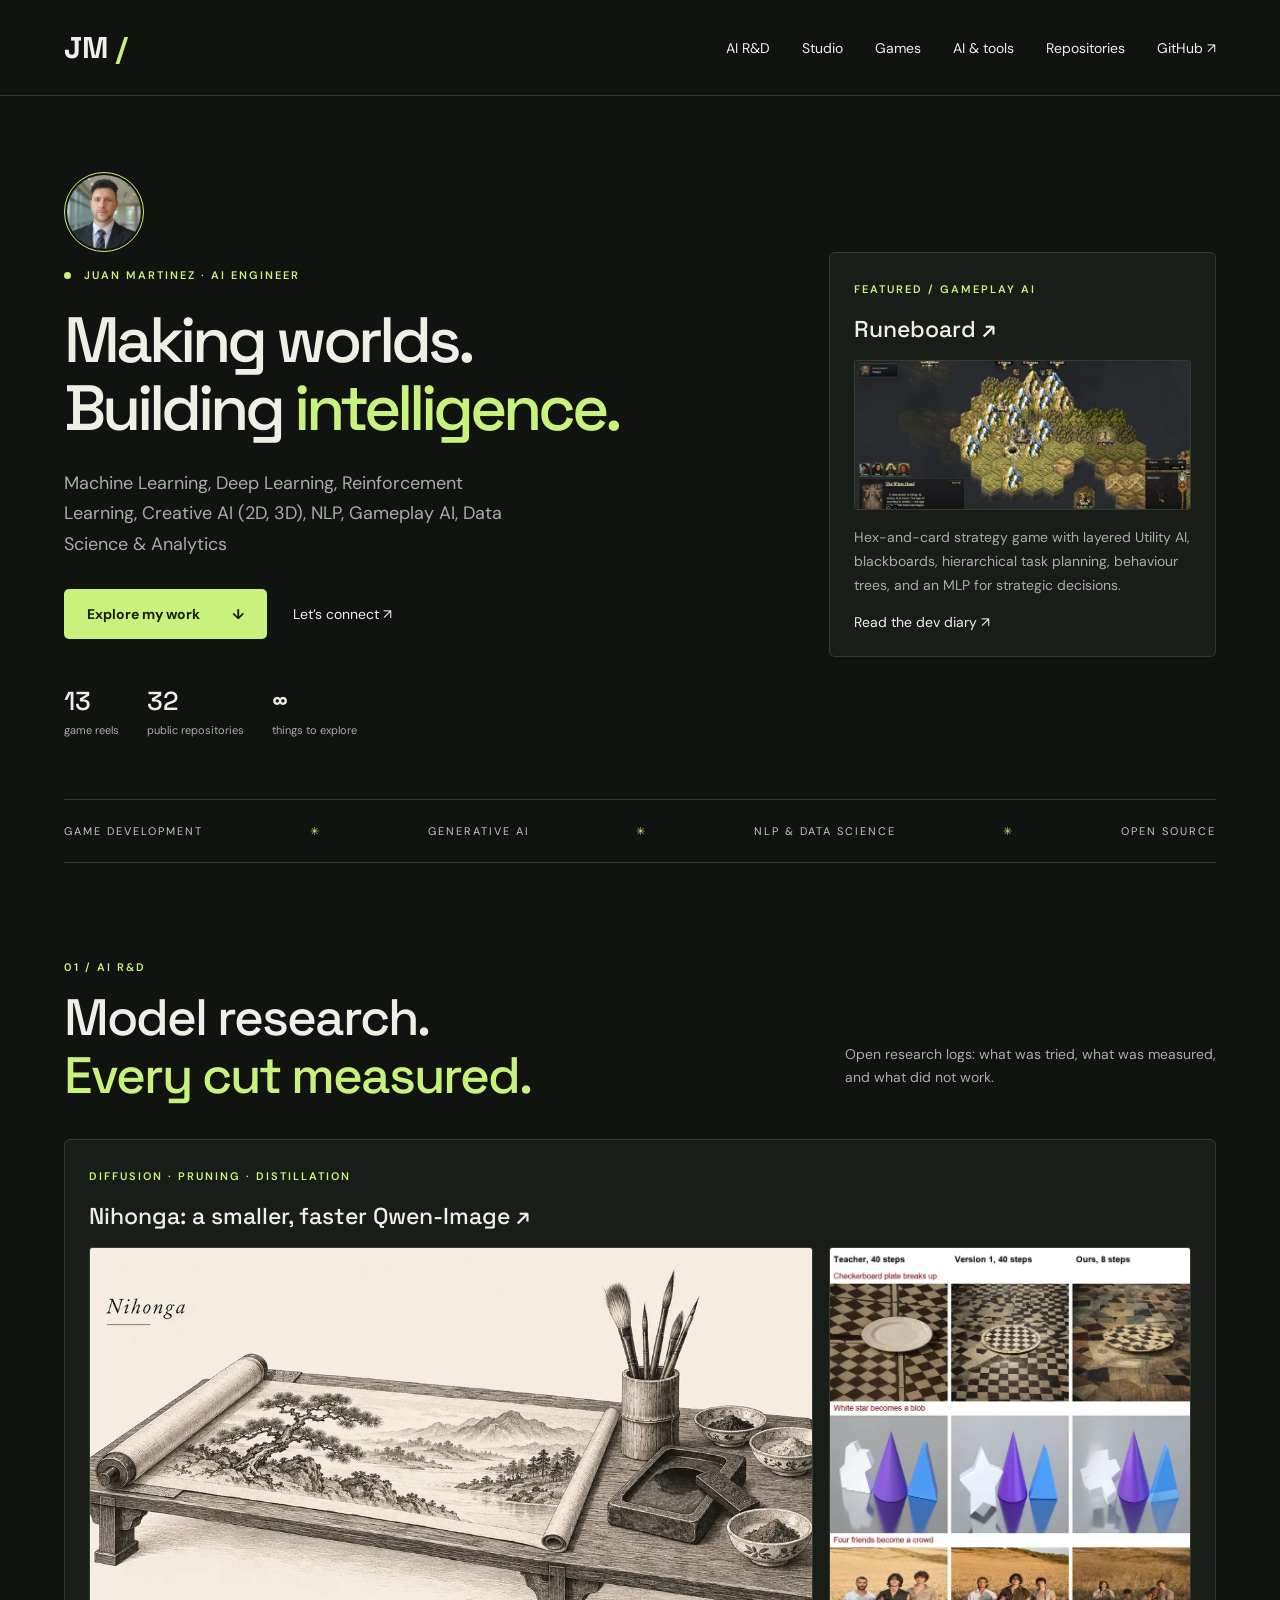
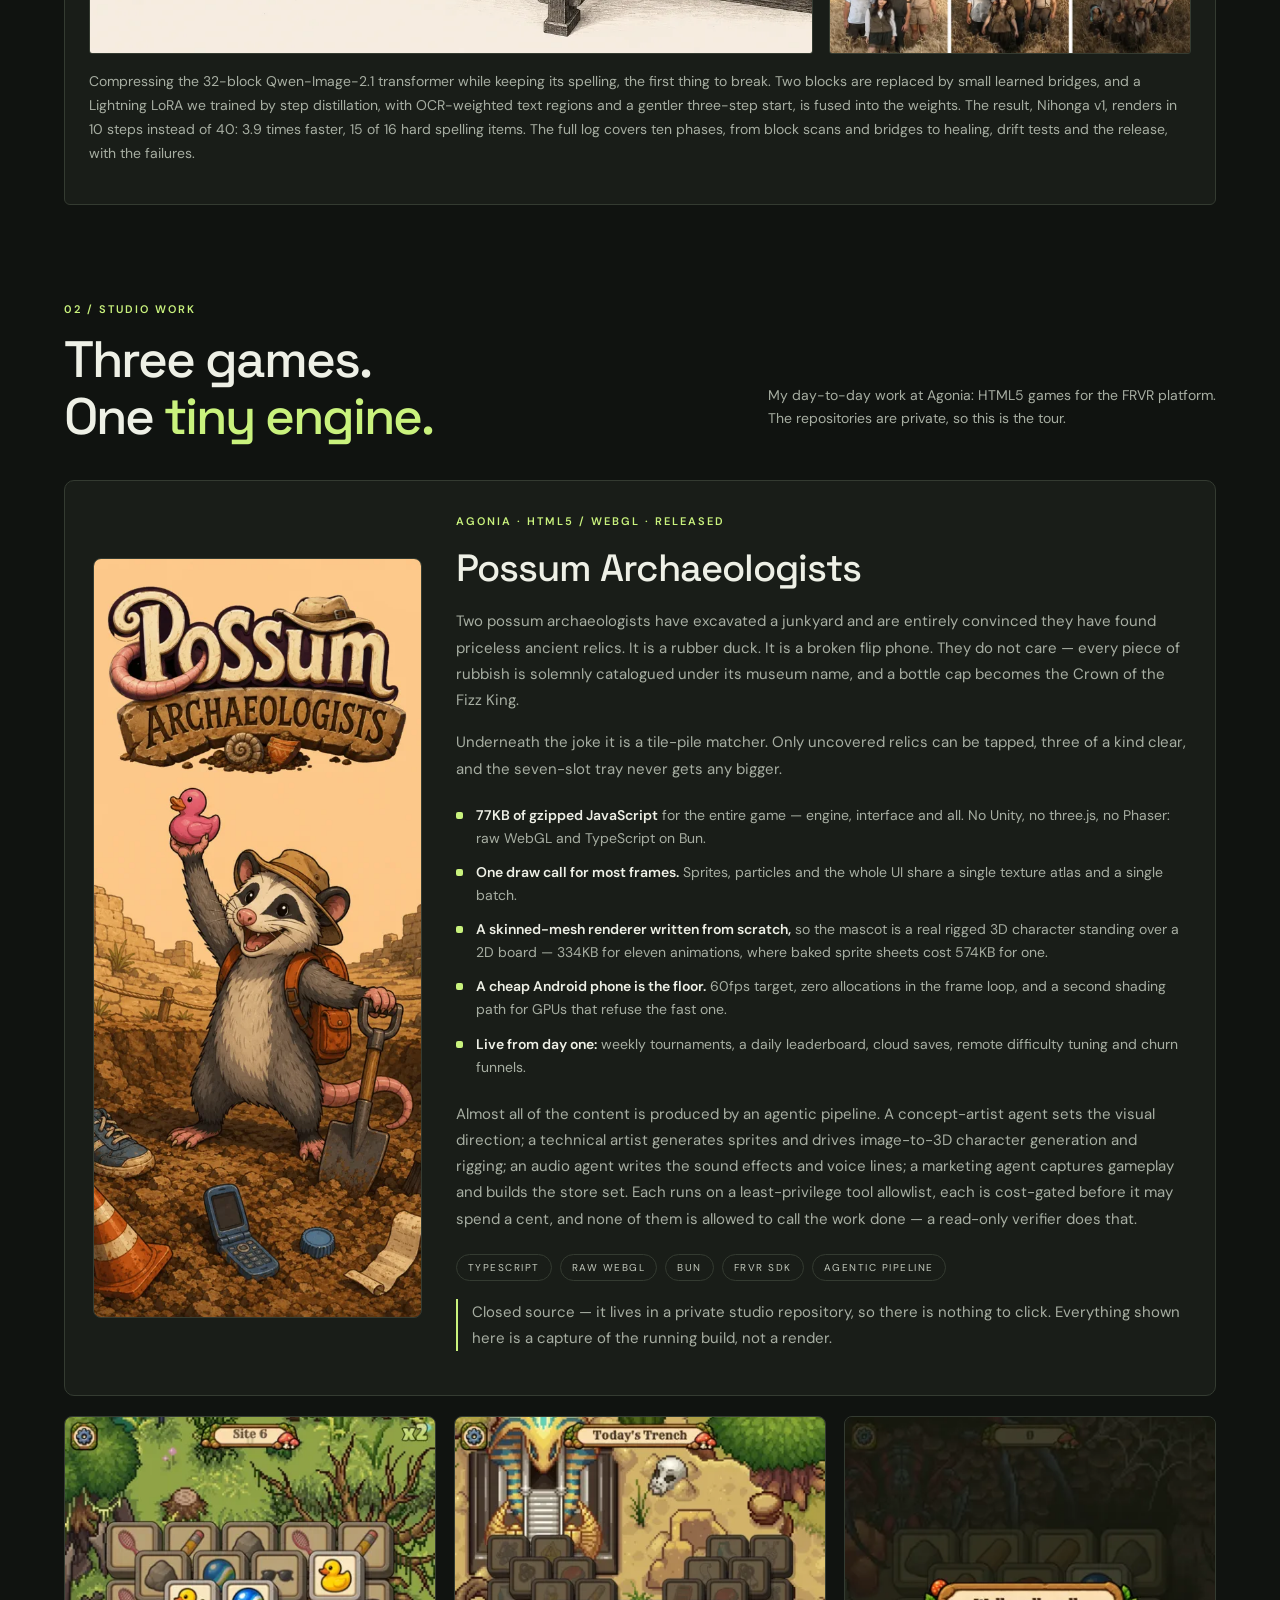
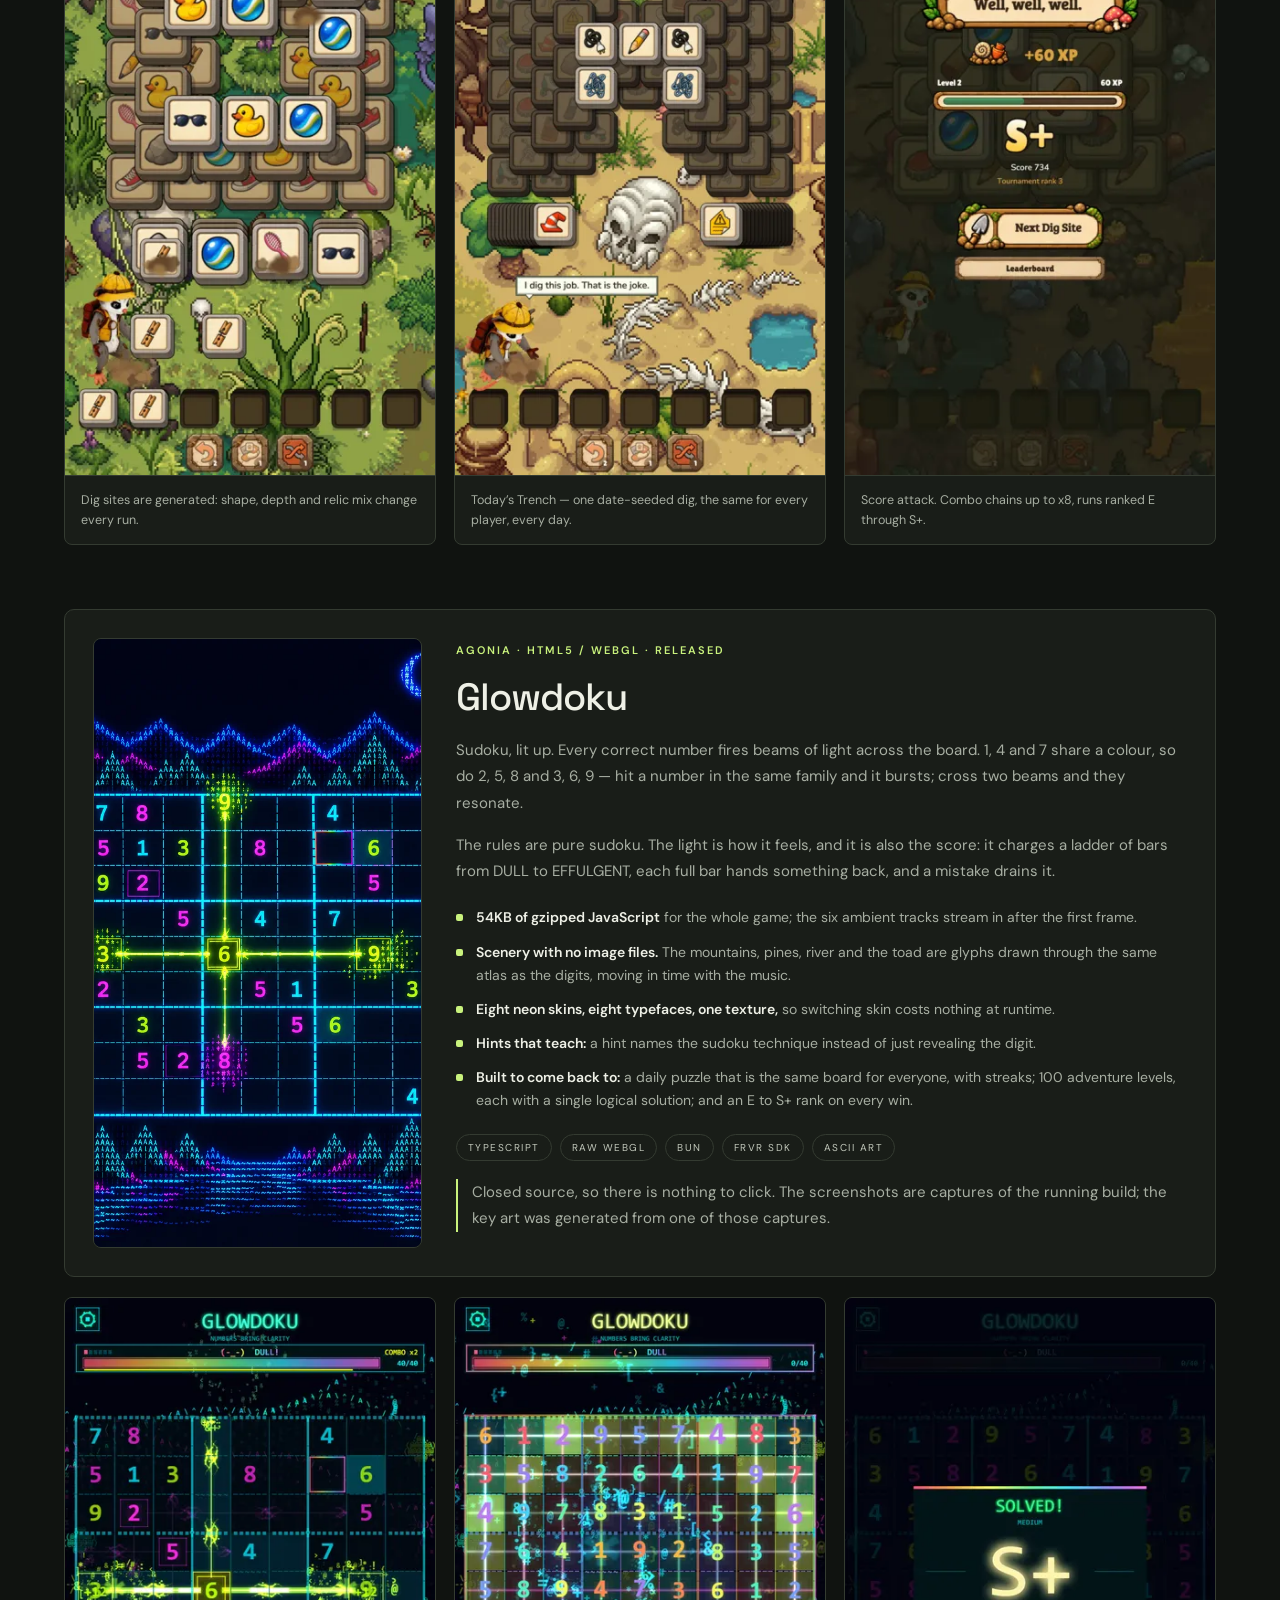
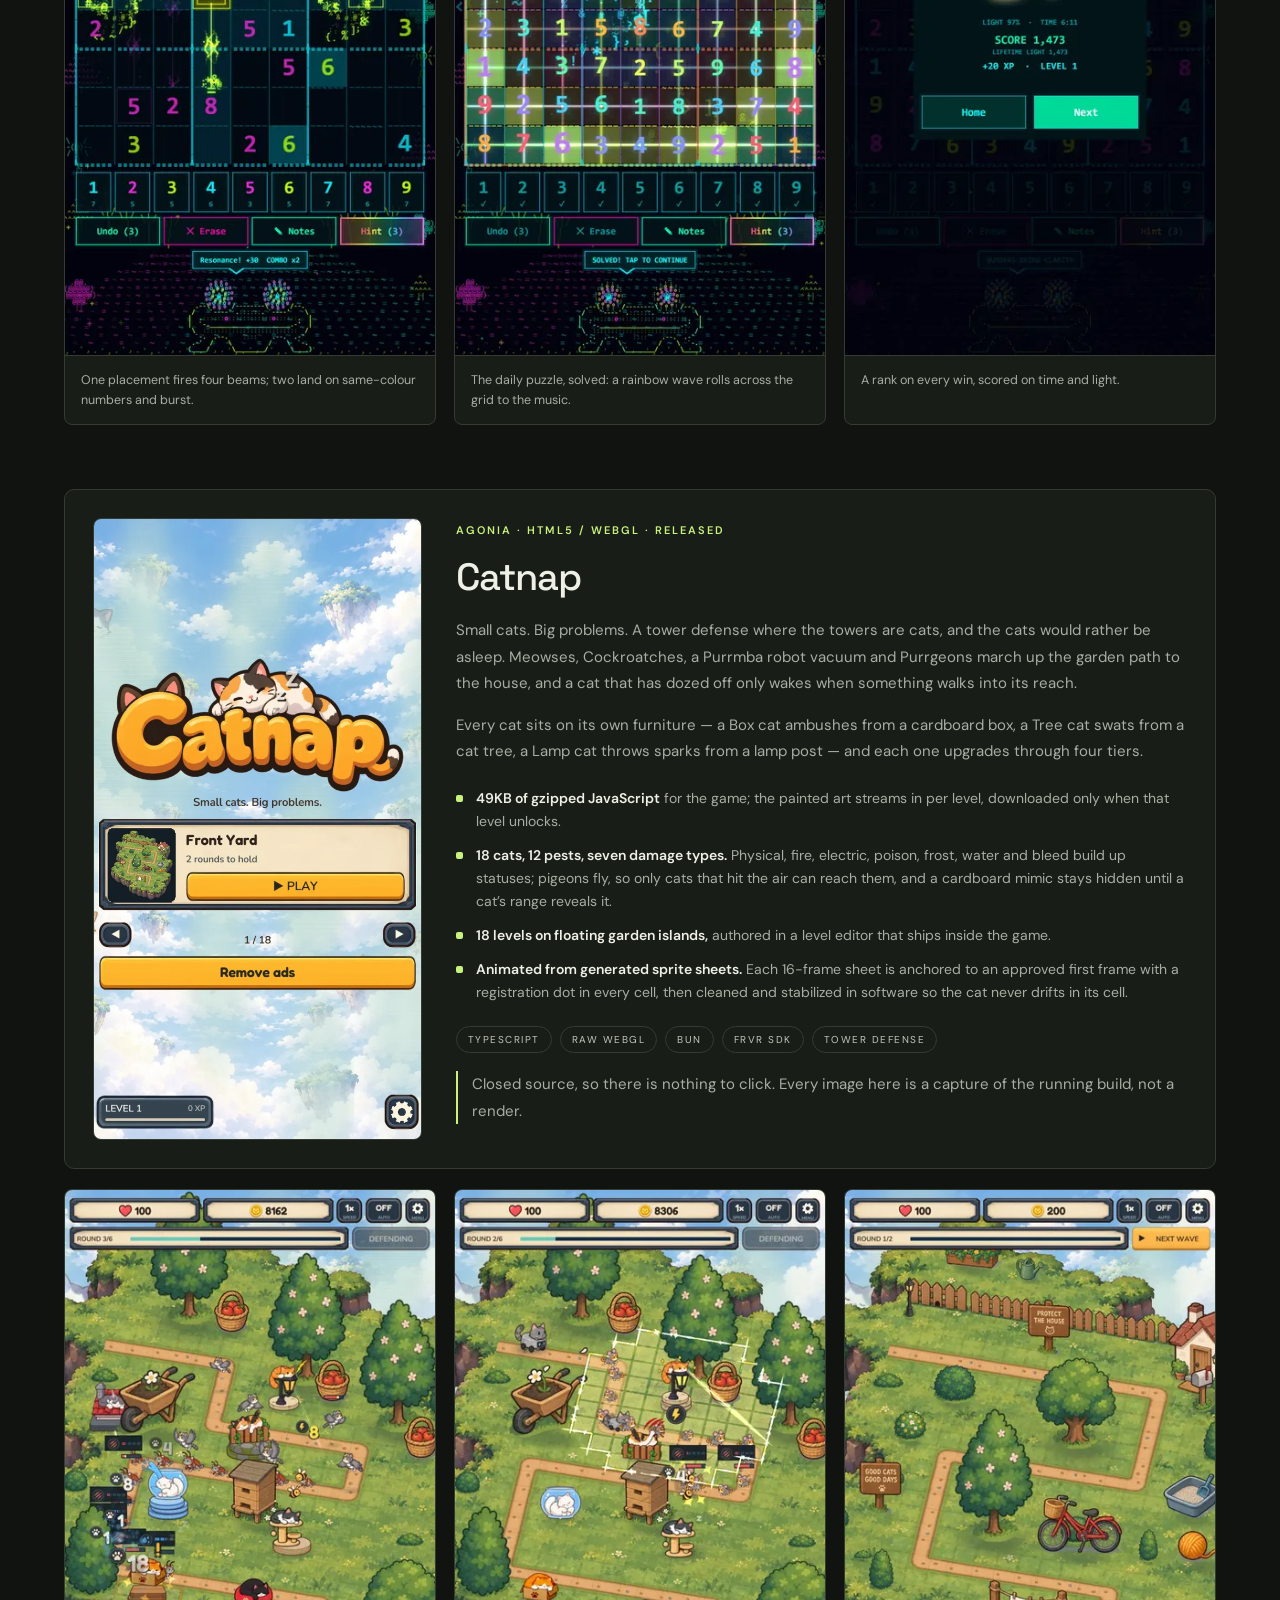
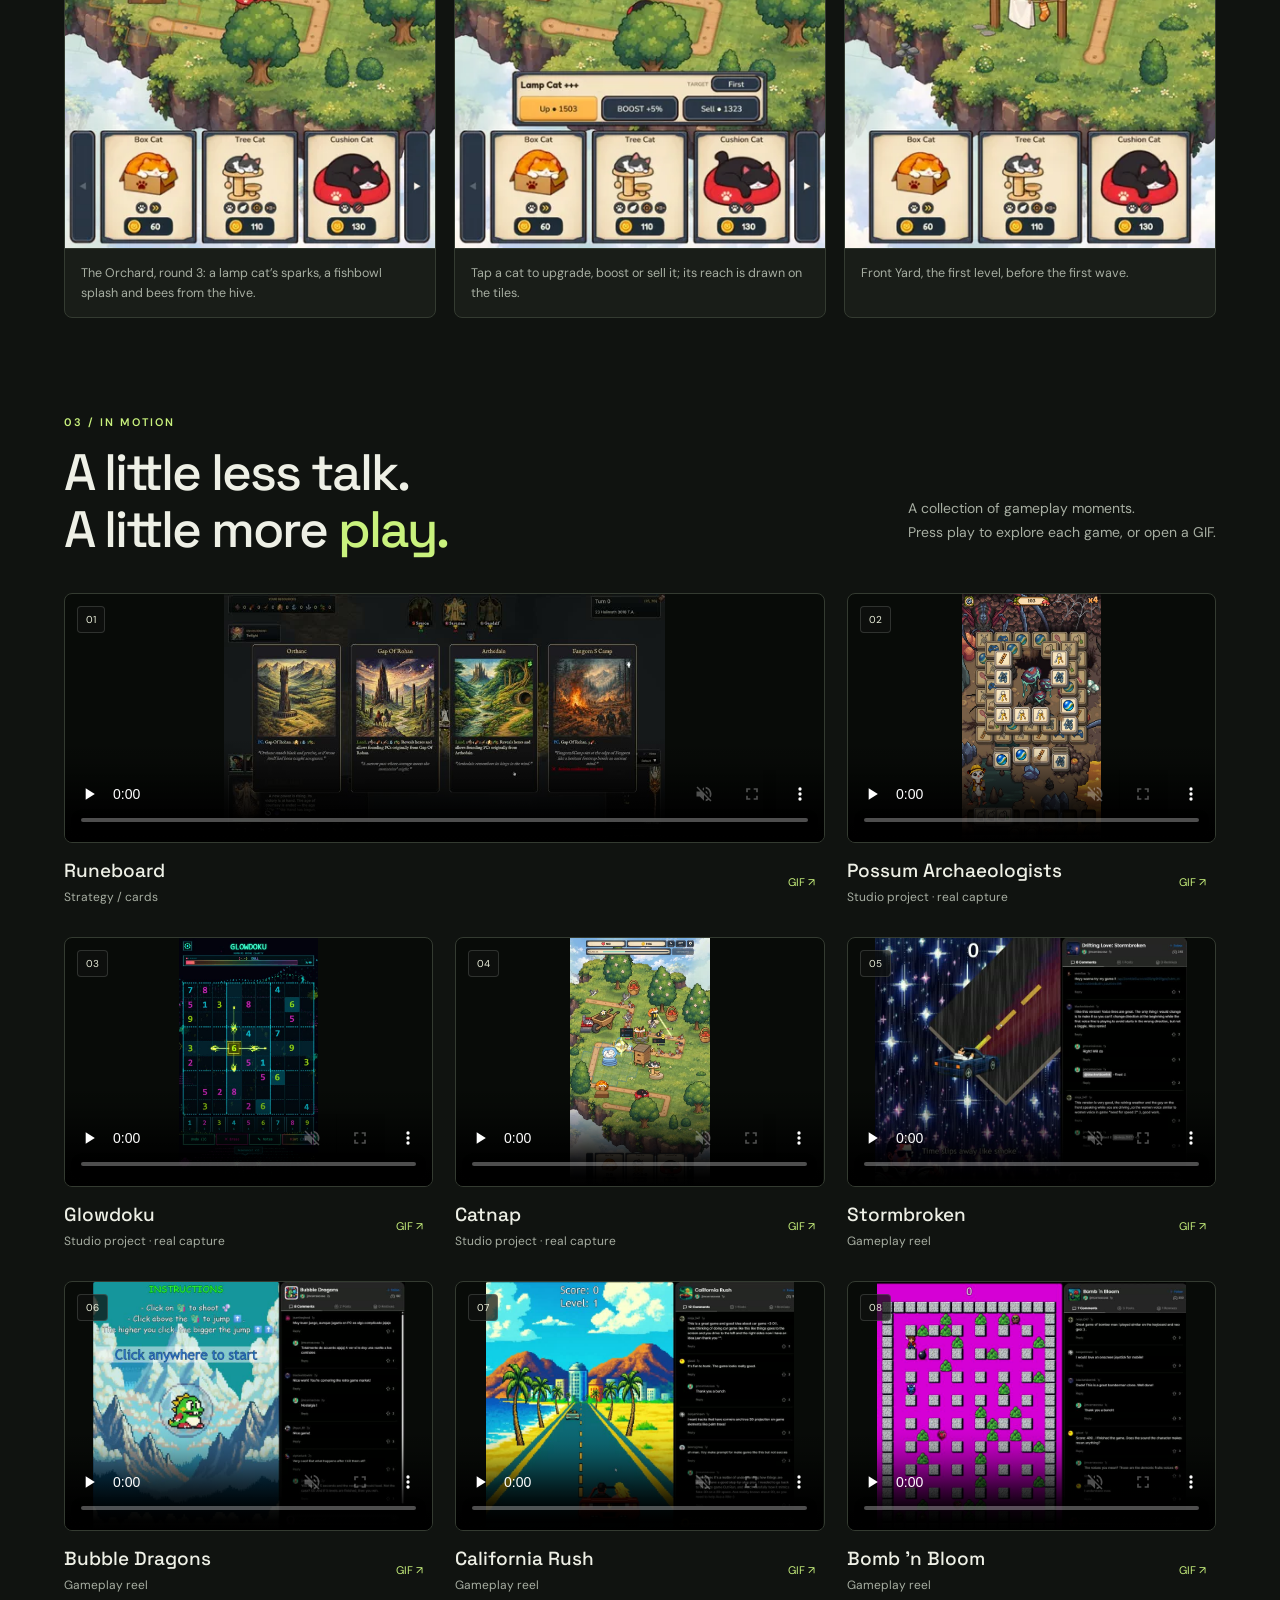
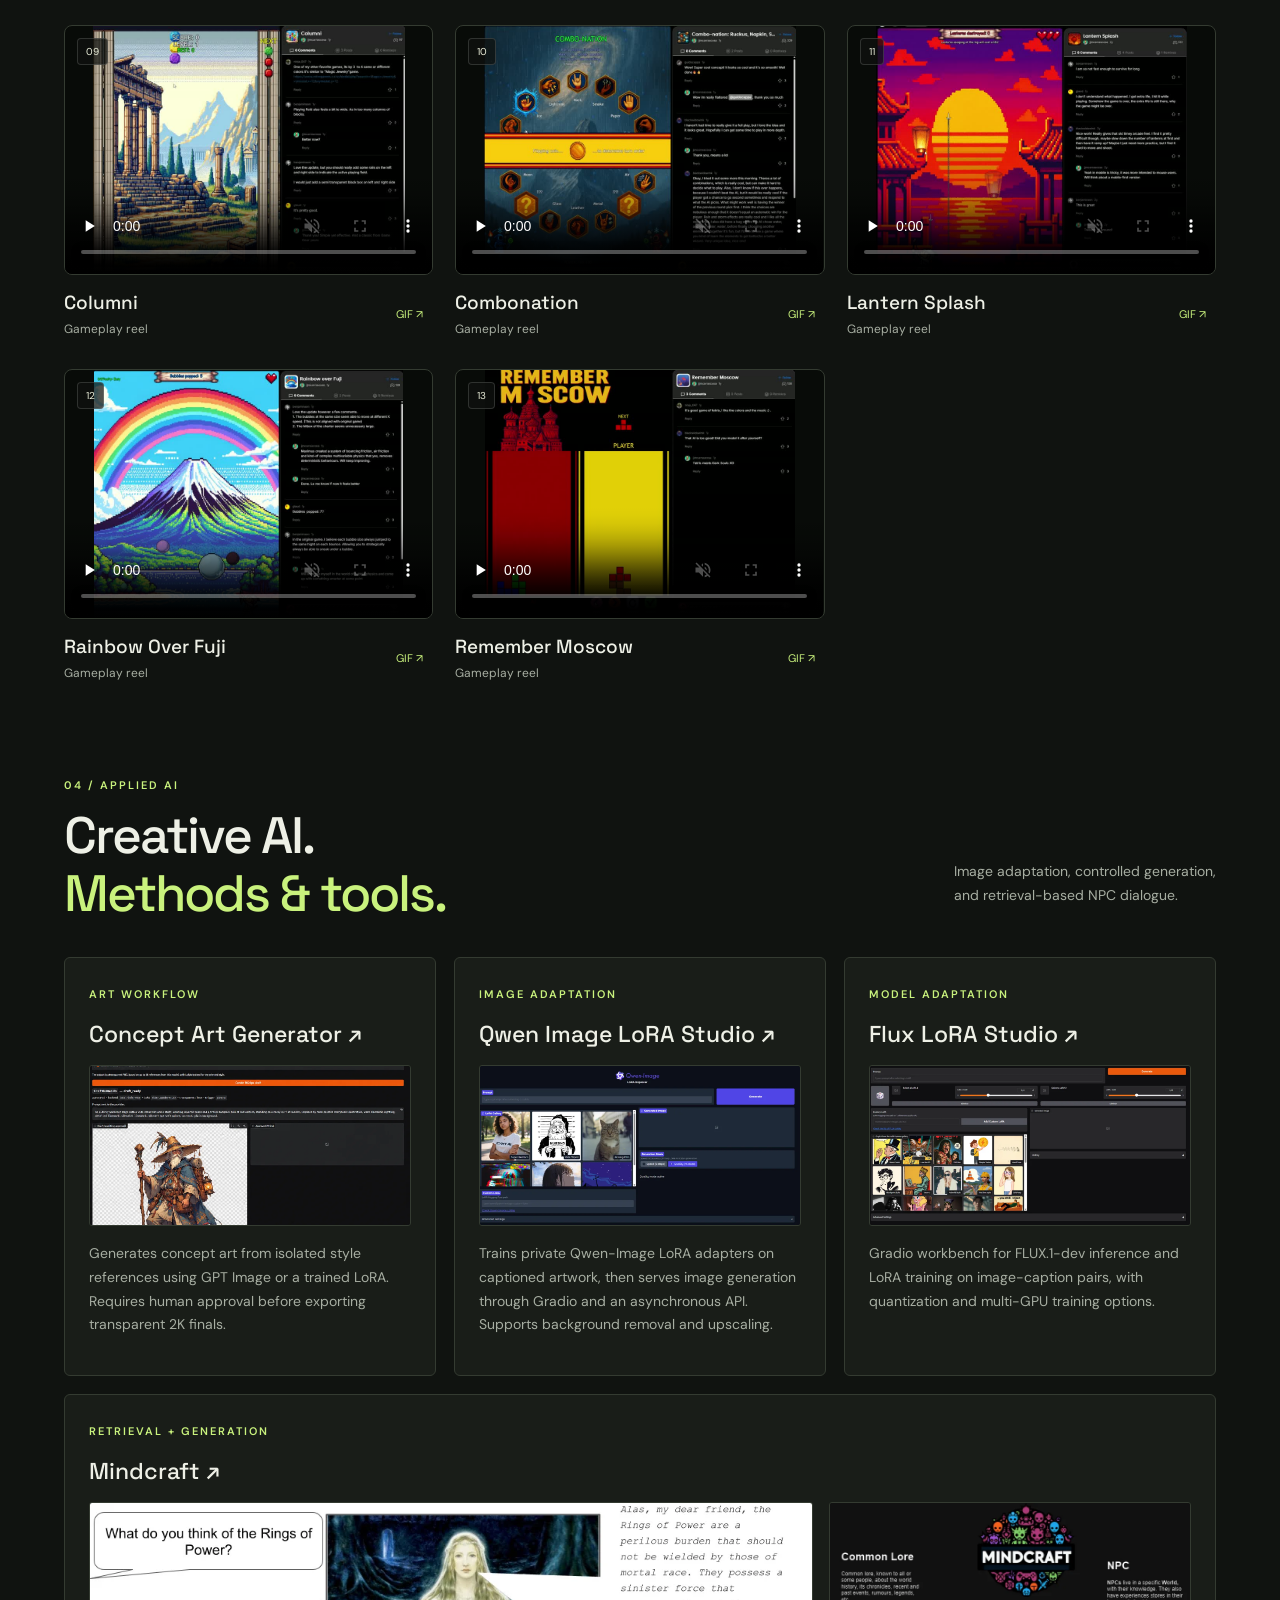
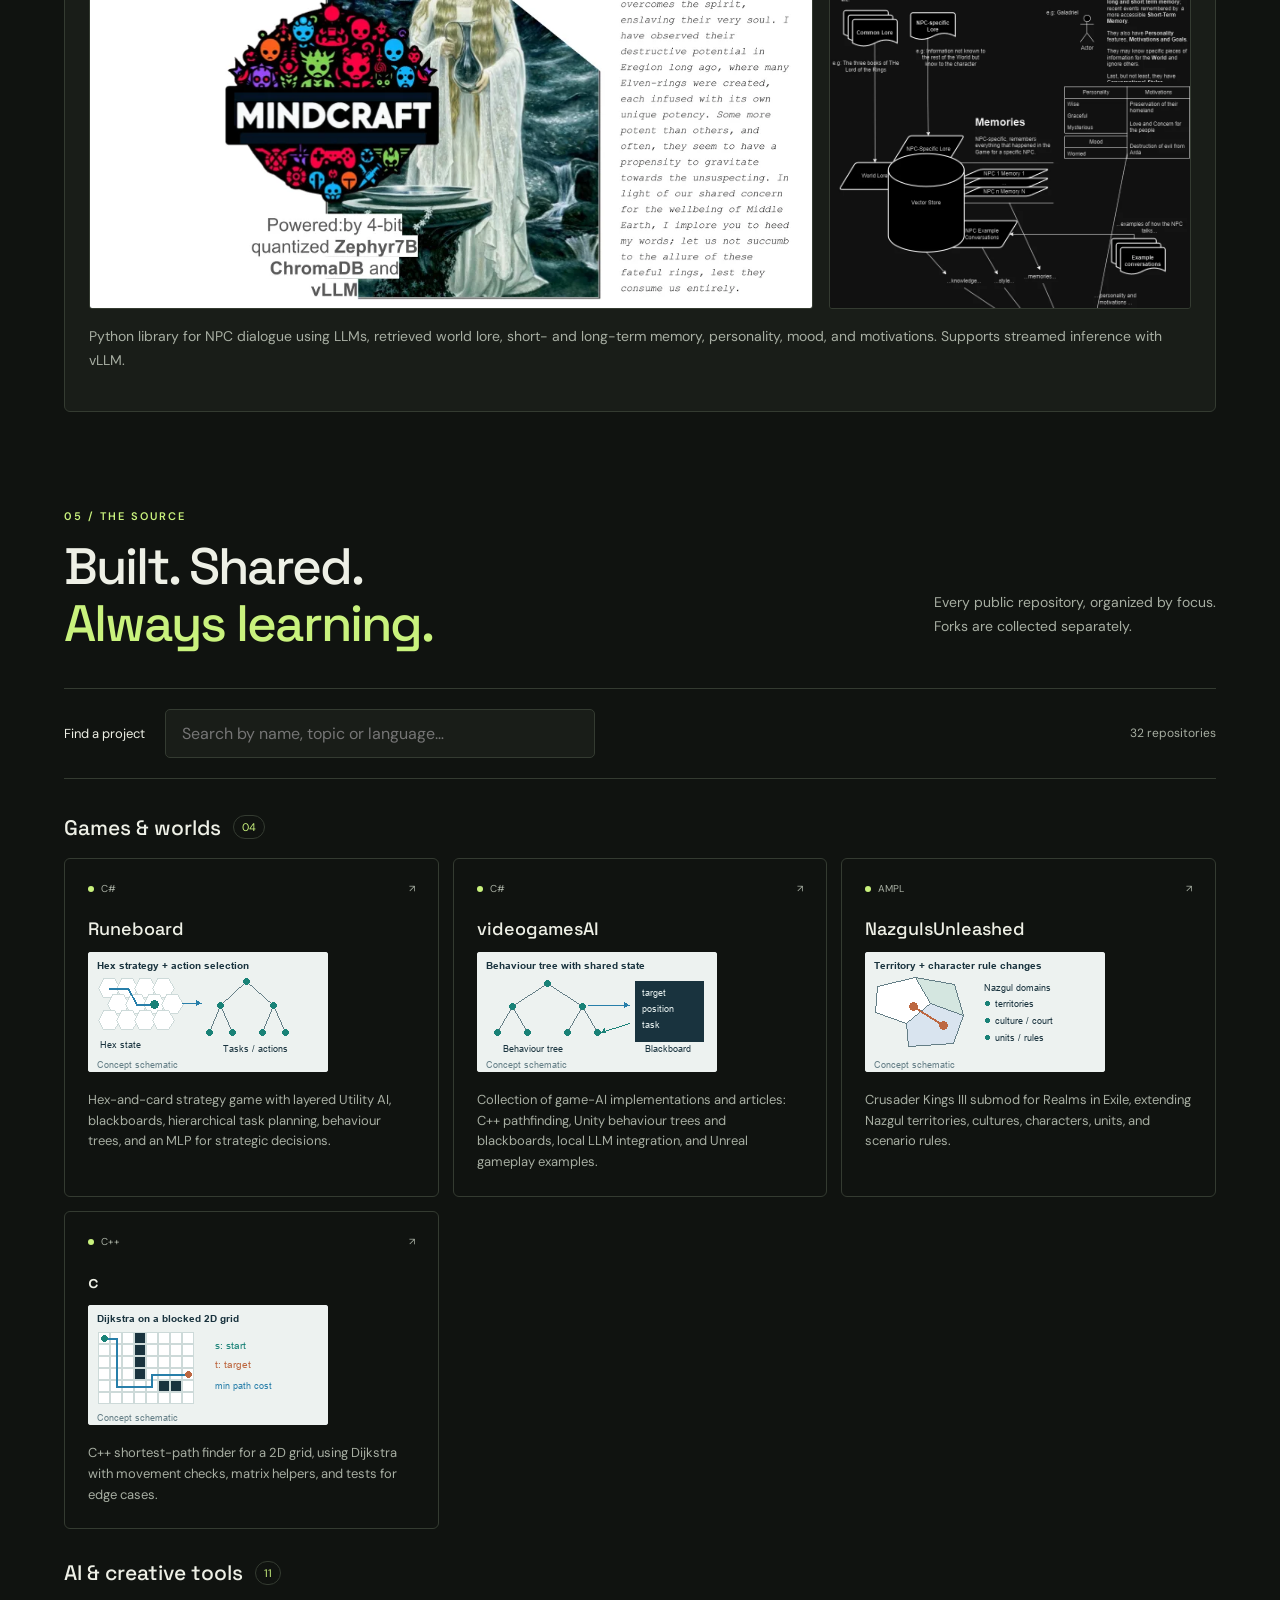
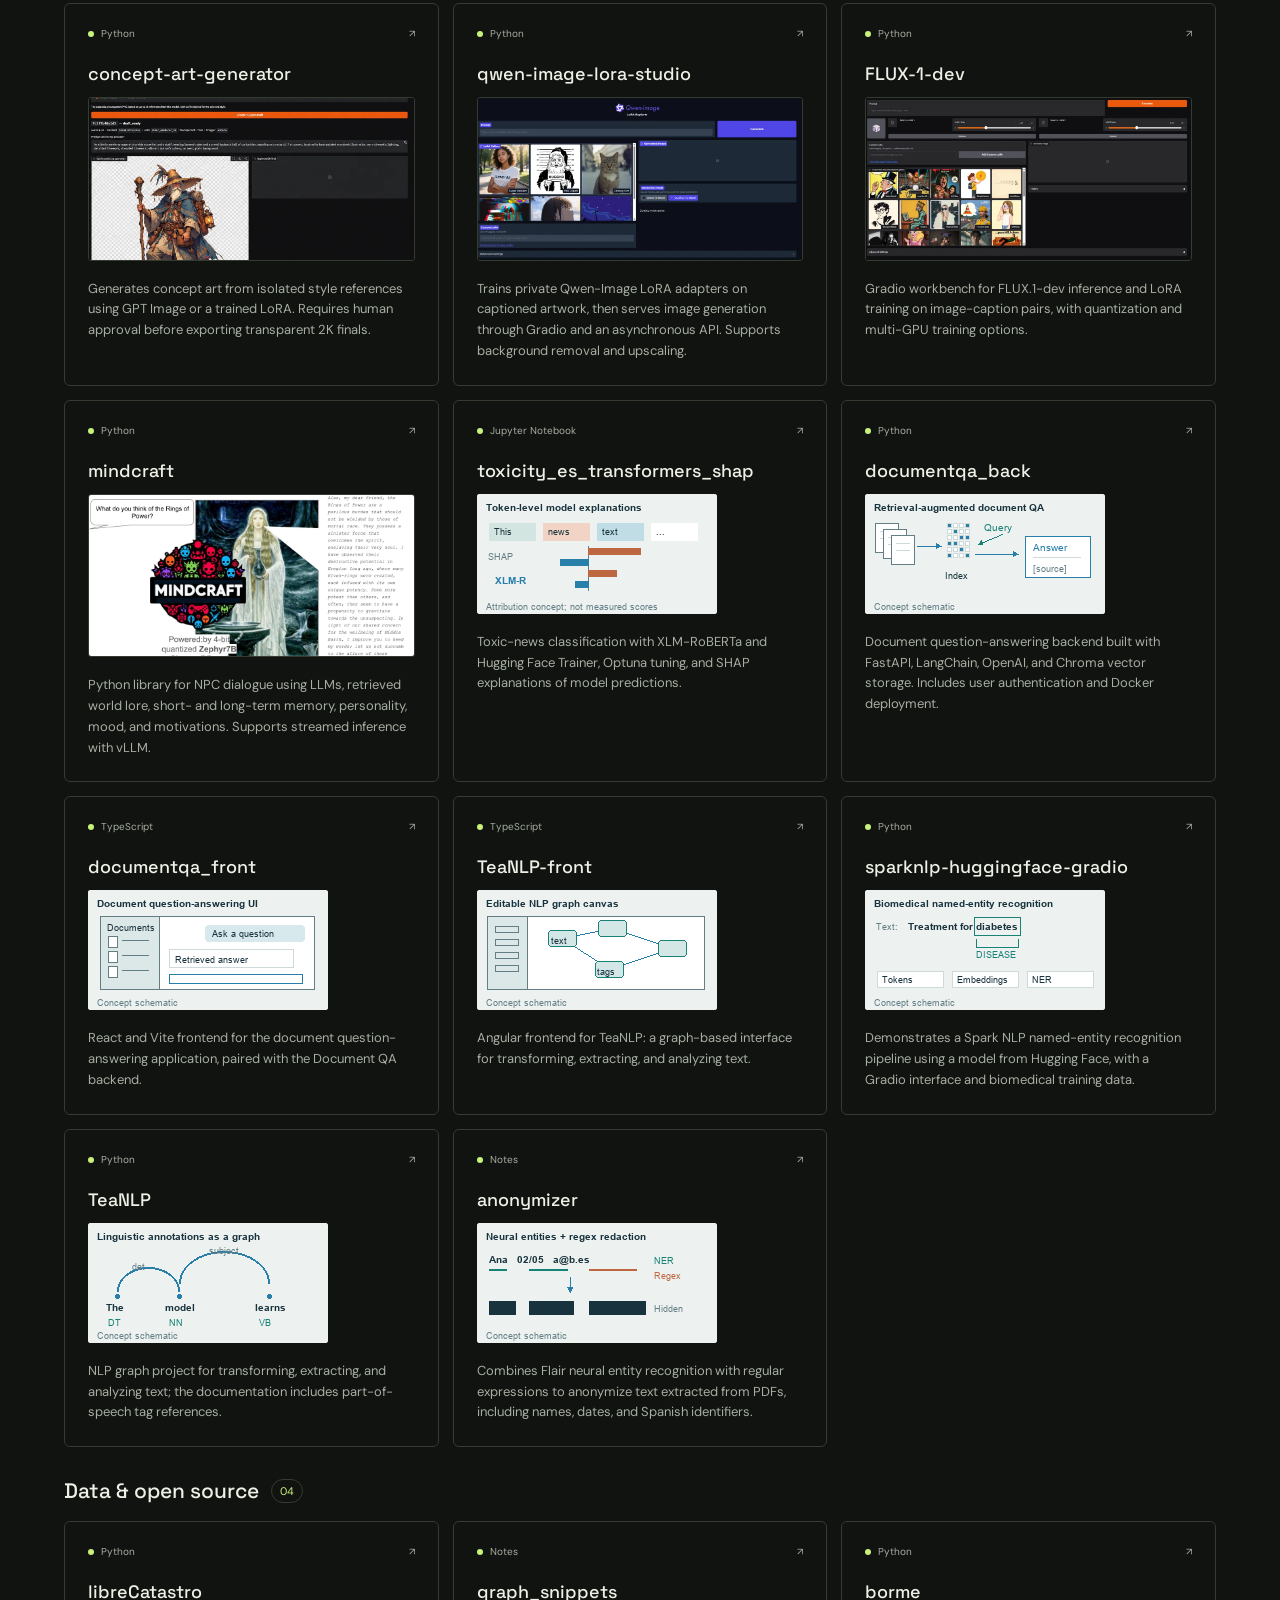
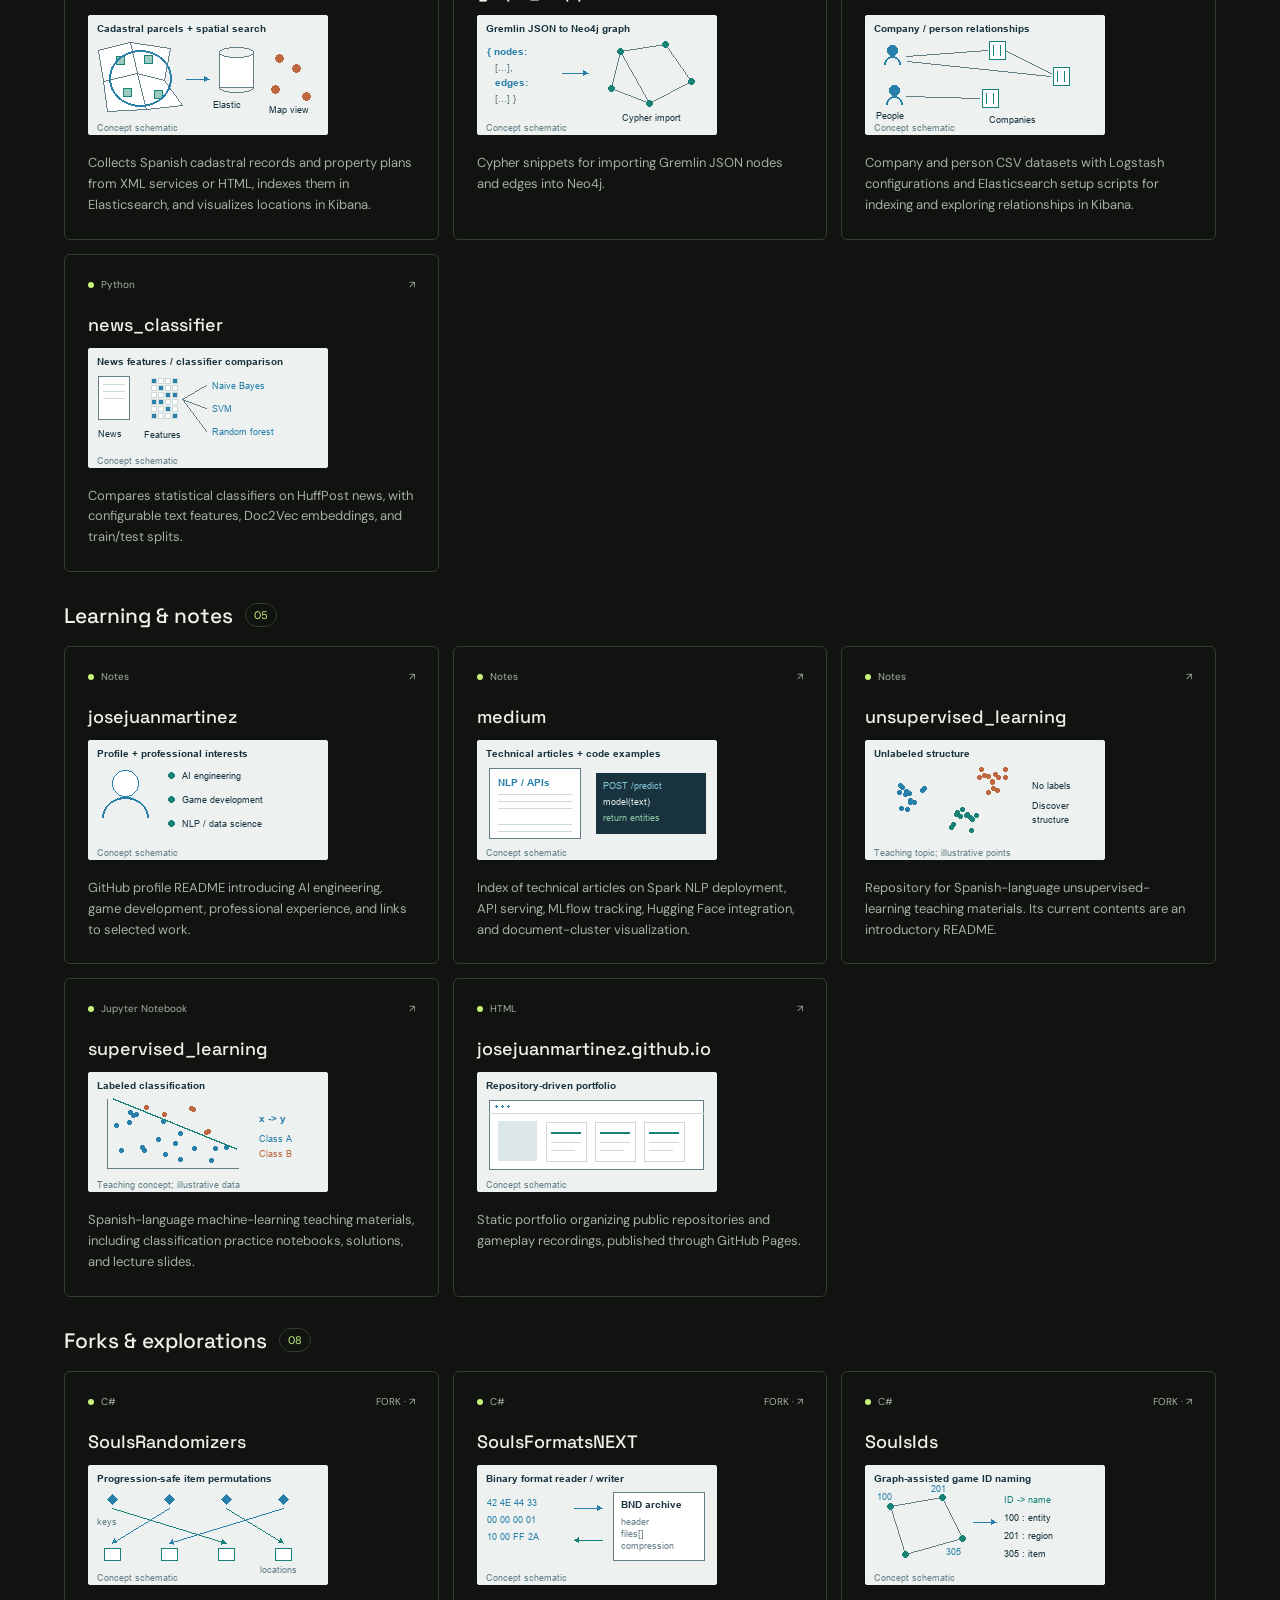
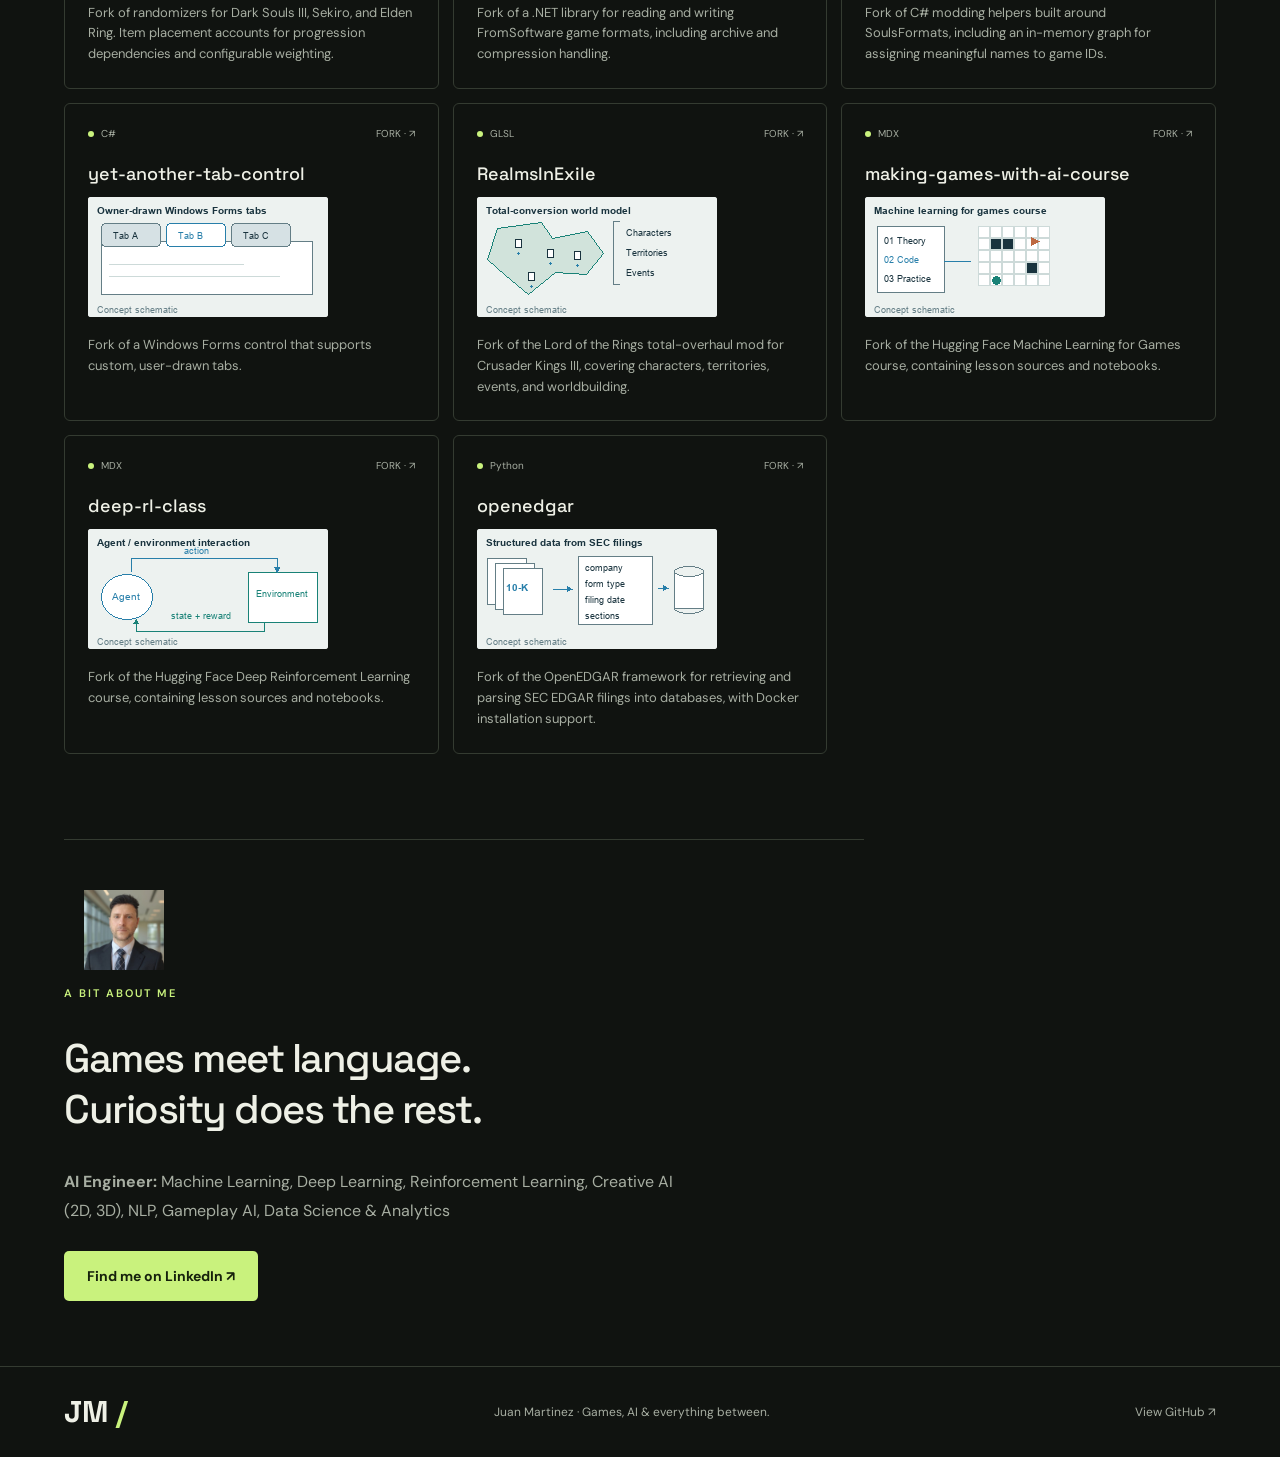
==== commit 7385c0fa: "AI R&D: name the Lightning LoRA Co-Authored-By: Claude Opus 5.5 <noreply@anthropic.com>" ====
--- a/index.html
+++ b/index.html
@@ -1 +1 @@
-<!doctype html><html lang="en"><head><meta charset="utf-8"><meta name="viewport" content="width=device-width,initial-scale=1"><title>Juan Martinez — Games, AI & Creative Tools</title><meta name="description" content="Explore Juan Martinez’s games, AI tools, NLP experiments and open-source projects. Gameplay reels and the complete public repository collection."><meta property="og:title" content="Juan Martinez — Games, AI & Creative Tools"><meta property="og:description" content="Playable ideas. Intelligent systems. A collection of games and open-source experiments."><meta property="og:type" content="website"><meta property="og:url" content="https://josejuanmartinez.github.io/"><meta name="theme-color" content="#101310"><link rel="stylesheet" href="style.css?v=0b2bd295c8f8"></head><body><a class="skip" href="#main">Skip to content</a><header><a class="wordmark" href="#">JM<span> / </span></a><nav aria-label="Main navigation"><a href="#research">AI R&D</a><a href="#studio">Studio</a><a href="#games">Games</a><a href="#ai">AI & tools</a><a href="#repositories">Repositories</a><a href="https://github.com/josejuanmartinez">GitHub ↗</a></nav></header><main id="main"><section class="hero"><div class="hero-copy"><img class="hero-portrait" src="assets/juan.jpg" alt="Juan Martinez" width="80" height="80" style="width:80px;height:80px;max-width:80px;object-fit:cover;border-radius:50%" fetchpriority="high"><p class="eyebrow"><span class="dot"></span> JUAN MARTINEZ · AI ENGINEER</p><h1>Making worlds.<br>Building <em>intelligence.</em></h1><p class="intro">Machine Learning, Deep Learning, Reinforcement Learning, Creative AI (2D, 3D), NLP, Gameplay AI, Data Science &amp; Analytics</p><div class="hero-links"><a class="button" href="#games">Explore my work <span>↓</span></a><a class="text-link" href="https://www.linkedin.com/in/jjmcarrascosa/">Let’s connect ↗</a></div><div class="stats"><span><strong>13</strong> game reels</span><span><strong>32</strong> public repositories</span><span><strong>∞</strong> things to explore</span></div></div><a class="hero-project" href="https://josejuanmartinez.github.io/Runeboard/"><span class="eyebrow">FEATURED / GAMEPLAY AI</span><h3>Runeboard &#8599;</h3><img class="project-shot" src="assets/runeboard-featured.jpg" alt="A Runeboard campaign in progress: Orthanc and the mountains of Isengard on the hex map, with the leader journal open" width="800" height="375" style="width:100%;height:150px;max-width:100%;object-fit:cover" loading="lazy"><p>Hex-and-card strategy game with layered Utility AI, blackboards, hierarchical task planning, behaviour trees, and an MLP for strategic decisions.</p><span class="text-link">Read the dev diary &#8599;</span></a></section><div class="ticker" aria-label="Areas of work">GAME DEVELOPMENT <span>✳</span> GENERATIVE AI <span>✳</span> NLP & DATA SCIENCE <span>✳</span> OPEN SOURCE</div><section id="research"><div class="section-heading"><div><p class="eyebrow">01 / AI R&amp;D</p><h2>Model research.<br><em>Every cut measured.</em></h2></div><p>Open research logs: what was tried, what was measured,<br>and what did not work.</p></div><div class="method-grid"><a class="method-card method-card--wide" href="research/nihonga/"><span class="eyebrow">DIFFUSION · PRUNING · DISTILLATION</span><h3>Nihonga: a smaller, faster Qwen-Image &#8599;</h3><div class="shot-pair"><img class="project-shot" src="assets/nihonga-research.webp" alt="Engraving of a Japanese painter&amp;#8217;s worktable with an unfurled pine-and-mountain landscape, under the word Nihonga" width="1200" height="600" loading="lazy"><span class="shot-fill"><img class="project-shot" src="assets/nihonga-structure.webp" alt="Five hard prompts side by side: the original model at 40 steps, the pruned model at 40 steps and the 8-step student, which merges four friends into a crowd and loses an alarm clock" width="760" height="1437" loading="lazy"></span></div><p>Compressing the 32-block Qwen-Image-2.1 transformer while keeping its spelling, the first thing to break. Two blocks are replaced by small learned bridges, and a step-distillation adapter, trained with OCR-weighted text regions and a gentler three-step start, is fused into the weights. The result, Nihonga v1, renders in 10 steps instead of 40: 3.9 times faster, 15 of 16 hard spelling items. The full log covers ten phases, from block scans and bridges to healing, drift tests and the release, with the failures.</p></a></div></section><section id="studio"><div class="section-heading"><div><p class="eyebrow">02 / STUDIO WORK</p><h2>Three games.<br>One <em>tiny engine.</em></h2></div><p>My day-to-day work at Agonia: HTML5 games for the FRVR platform.<br>The repositories are private, so this is the tour.</p></div><article class="showcase"><img class="showcase-art" src="assets/possumarch-key.webp" alt="Possum Archaeologists key art: a possum in a safari hat holds up a rubber duck beside a shovel in an excavated junkyard" width="640" height="1138" loading="lazy"><div class="showcase-copy"><span class="eyebrow">AGONIA · HTML5 / WEBGL · RELEASED</span><h3>Possum Archaeologists</h3><p>Two possum archaeologists have excavated a junkyard and are entirely convinced they have found priceless ancient relics. It is a rubber duck. It is a broken flip phone. They do not care — every piece of rubbish is solemnly catalogued under its museum name, and a bottle cap becomes the Crown of the Fizz King.</p><p>Underneath the joke it is a tile-pile matcher. Only uncovered relics can be tapped, three of a kind clear, and the seven-slot tray never gets any bigger.</p><ul class="showcase-list"><li><strong>77KB of gzipped JavaScript</strong> for the entire game — engine, interface and all. No Unity, no three.js, no Phaser: raw WebGL and TypeScript on Bun.</li><li><strong>One draw call for most frames.</strong> Sprites, particles and the whole UI share a single texture atlas and a single batch.</li><li><strong>A skinned-mesh renderer written from scratch,</strong> so the mascot is a real rigged 3D character standing over a 2D board — 334KB for eleven animations, where baked sprite sheets cost 574KB for one.</li><li><strong>A cheap Android phone is the floor.</strong> 60fps target, zero allocations in the frame loop, and a second shading path for GPUs that refuse the fast one.</li><li><strong>Live from day one:</strong> weekly tournaments, a daily leaderboard, cloud saves, remote difficulty tuning and churn funnels.</li></ul><p>Almost all of the content is produced by an agentic pipeline. A concept-artist agent sets the visual direction; a technical artist generates sprites and drives image-to-3D character generation and rigging; an audio agent writes the sound effects and voice lines; a marketing agent captures gameplay and builds the store set. Each runs on a least-privilege tool allowlist, each is cost-gated before it may spend a cent, and none of them is allowed to call the work done — a read-only verifier does that.</p><div class="tag-row"><span>TYPESCRIPT</span><span>RAW WEBGL</span><span>BUN</span><span>FRVR SDK</span><span>AGENTIC PIPELINE</span></div><p class="showcase-note">Closed source — it lives in a private studio repository, so there is nothing to click. Everything shown here is a capture of the running build, not a render.</p></div></article><div class="shot-row"><figure class="shot"><img src="assets/possumarch-board.webp" alt="Dig sites are generated: shape, depth and relic mix change every run." width="405" height="720" loading="lazy"><figcaption>Dig sites are generated: shape, depth and relic mix change every run.</figcaption></figure><figure class="shot"><img src="assets/possumarch-trench.webp" alt="Today’s Trench — one date-seeded dig, the same for every player, every day." width="405" height="720" loading="lazy"><figcaption>Today’s Trench — one date-seeded dig, the same for every player, every day.</figcaption></figure><figure class="shot"><img src="assets/possumarch-win.webp" alt="Score attack. Combo chains up to x8, runs ranked E through S+." width="405" height="720" loading="lazy"><figcaption>Score attack. Combo chains up to x8, runs ranked E through S+.</figcaption></figure></div><article class="showcase"><img class="showcase-art" src="assets/glowdoku-key.webp" alt="Glowdoku key art: a neon sudoku board under ASCII mountains, one placed digit firing four beams of light across its row and column" width="640" height="960" loading="lazy"><div class="showcase-copy"><span class="eyebrow">AGONIA · HTML5 / WEBGL · RELEASED</span><h3>Glowdoku</h3><p>Sudoku, lit up. Every correct number fires beams of light across the board. 1, 4 and 7 share a colour, so do 2, 5, 8 and 3, 6, 9 — hit a number in the same family and it bursts; cross two beams and they resonate.</p><p>The rules are pure sudoku. The light is how it feels, and it is also the score: it charges a ladder of bars from DULL to EFFULGENT, each full bar hands something back, and a mistake drains it.</p><ul class="showcase-list"><li><strong>54KB of gzipped JavaScript</strong> for the whole game; the six ambient tracks stream in after the first frame.</li><li><strong>Scenery with no image files.</strong> The mountains, pines, river and the toad are glyphs drawn through the same atlas as the digits, moving in time with the music.</li><li><strong>Eight neon skins, eight typefaces, one texture,</strong> so switching skin costs nothing at runtime.</li><li><strong>Hints that teach:</strong> a hint names the sudoku technique instead of just revealing the digit.</li><li><strong>Built to come back to:</strong> a daily puzzle that is the same board for everyone, with streaks; 100 adventure levels, each with a single logical solution; and an E to S+ rank on every win.</li></ul><div class="tag-row"><span>TYPESCRIPT</span><span>RAW WEBGL</span><span>BUN</span><span>FRVR SDK</span><span>ASCII ART</span></div><p class="showcase-note">Closed source, so there is nothing to click. The screenshots are captures of the running build; the key art was generated from one of those captures.</p></div></article><div class="shot-row"><figure class="shot"><img src="assets/glowdoku-beams.webp" alt="One placement fires four beams; two land on same-colour numbers and burst." width="405" height="720" loading="lazy"><figcaption>One placement fires four beams; two land on same-colour numbers and burst.</figcaption></figure><figure class="shot"><img src="assets/glowdoku-daily.webp" alt="The daily puzzle, solved: a rainbow wave rolls across the grid to the music." width="405" height="720" loading="lazy"><figcaption>The daily puzzle, solved: a rainbow wave rolls across the grid to the music.</figcaption></figure><figure class="shot"><img src="assets/glowdoku-win.webp" alt="A rank on every win, scored on time and light." width="405" height="720" loading="lazy"><figcaption>A rank on every win, scored on time and light.</figcaption></figure></div><article class="showcase"><img class="showcase-art" src="assets/catnap-key.webp" alt="Catnap title screen: the Catnap logo with a sleeping calico on top, over a sky of floating islands" width="640" height="1138" loading="lazy"><div class="showcase-copy"><span class="eyebrow">AGONIA · HTML5 / WEBGL · RELEASED</span><h3>Catnap</h3><p>Small cats. Big problems. A tower defense where the towers are cats, and the cats would rather be asleep. Meowses, Cockroatches, a Purrmba robot vacuum and Purrgeons march up the garden path to the house, and a cat that has dozed off only wakes when something walks into its reach.</p><p>Every cat sits on its own furniture — a Box cat ambushes from a cardboard box, a Tree cat swats from a cat tree, a Lamp cat throws sparks from a lamp post — and each one upgrades through four tiers.</p><ul class="showcase-list"><li><strong>49KB of gzipped JavaScript</strong> for the game; the painted art streams in per level, downloaded only when that level unlocks.</li><li><strong>18 cats, 12 pests, seven damage types.</strong> Physical, fire, electric, poison, frost, water and bleed build up statuses; pigeons fly, so only cats that hit the air can reach them, and a cardboard mimic stays hidden until a cat’s range reveals it.</li><li><strong>18 levels on floating garden islands,</strong> authored in a level editor that ships inside the game.</li><li><strong>Animated from generated sprite sheets.</strong> Each 16-frame sheet is anchored to an approved first frame with a registration dot in every cell, then cleaned and stabilized in software so the cat never drifts in its cell.</li></ul><div class="tag-row"><span>TYPESCRIPT</span><span>RAW WEBGL</span><span>BUN</span><span>FRVR SDK</span><span>TOWER DEFENSE</span></div><p class="showcase-note">Closed source, so there is nothing to click. Every image here is a capture of the running build, not a render.</p></div></article><div class="shot-row"><figure class="shot"><img src="assets/catnap-orchard.webp" alt="The Orchard, round 3: a lamp cat’s sparks, a fishbowl splash and bees from the hive." width="405" height="720" loading="lazy"><figcaption>The Orchard, round 3: a lamp cat’s sparks, a fishbowl splash and bees from the hive.</figcaption></figure><figure class="shot"><img src="assets/catnap-upgrade.webp" alt="Tap a cat to upgrade, boost or sell it; its reach is drawn on the tiles." width="405" height="720" loading="lazy"><figcaption>Tap a cat to upgrade, boost or sell it; its reach is drawn on the tiles.</figcaption></figure><figure class="shot"><img src="assets/catnap-yard.webp" alt="Front Yard, the first level, before the first wave." width="405" height="720" loading="lazy"><figcaption>Front Yard, the first level, before the first wave.</figcaption></figure></div></section><section id="games"><div class="section-heading"><div><p class="eyebrow">03 / IN MOTION</p><h2>A little less talk.<br>A little more <em>play.</em></h2></div><p>A collection of gameplay moments.<br>Press play to explore each game, or open a GIF.</p></div><div class="game-grid"><article class="game-card"><div class="game-media"><video controls muted loop playsinline preload="none" poster="assets/runeboard.jpg" aria-label="Runeboard gameplay"><source src="assets/runeboard.mp4" type="video/mp4"></video><span class="game-number">01</span></div><div class="game-caption"><div><h3>Runeboard</h3><p>Strategy / cards</p></div><a href="assets/runeboard.gif" aria-label="Open Runeboard animated GIF">GIF ↗</a></div></article><article class="game-card"><div class="game-media"><video controls muted loop playsinline preload="none" poster="assets/possum_archaeologists.jpg" aria-label="Possum Archaeologists gameplay"><source src="assets/possum_archaeologists.mp4" type="video/mp4"></video><span class="game-number">02</span></div><div class="game-caption"><div><h3>Possum Archaeologists</h3><p>Studio project · real capture</p></div><a href="assets/possum_archaeologists.gif" aria-label="Open Possum Archaeologists animated GIF">GIF ↗</a></div></article><article class="game-card"><div class="game-media"><video controls muted loop playsinline preload="none" poster="assets/glowdoku.jpg" aria-label="Glowdoku gameplay"><source src="assets/glowdoku.mp4" type="video/mp4"></video><span class="game-number">03</span></div><div class="game-caption"><div><h3>Glowdoku</h3><p>Studio project · real capture</p></div><a href="assets/glowdoku.gif" aria-label="Open Glowdoku animated GIF">GIF ↗</a></div></article><article class="game-card"><div class="game-media"><video controls muted loop playsinline preload="none" poster="assets/catnap.jpg" aria-label="Catnap gameplay"><source src="assets/catnap.mp4" type="video/mp4"></video><span class="game-number">04</span></div><div class="game-caption"><div><h3>Catnap</h3><p>Studio project · real capture</p></div><a href="assets/catnap.gif" aria-label="Open Catnap animated GIF">GIF ↗</a></div></article><article class="game-card"><div class="game-media"><video controls muted loop playsinline preload="none" poster="assets/stormbroken.jpg" aria-label="Stormbroken gameplay"><source src="assets/stormbroken.mp4" type="video/mp4"></video><span class="game-number">05</span></div><div class="game-caption"><div><h3>Stormbroken</h3><p>Gameplay reel</p></div><a href="assets/stormbroken.gif" aria-label="Open Stormbroken animated GIF">GIF ↗</a></div></article><article class="game-card"><div class="game-media"><video controls muted loop playsinline preload="none" poster="assets/bubble_dragons.jpg" aria-label="Bubble Dragons gameplay"><source src="assets/bubble_dragons.mp4" type="video/mp4"></video><span class="game-number">06</span></div><div class="game-caption"><div><h3>Bubble Dragons</h3><p>Gameplay reel</p></div><a href="assets/bubble_dragons.gif" aria-label="Open Bubble Dragons animated GIF">GIF ↗</a></div></article><article class="game-card"><div class="game-media"><video controls muted loop playsinline preload="none" poster="assets/california_rush.jpg" aria-label="California Rush gameplay"><source src="assets/california_rush.mp4" type="video/mp4"></video><span class="game-number">07</span></div><div class="game-caption"><div><h3>California Rush</h3><p>Gameplay reel</p></div><a href="assets/california_rush.gif" aria-label="Open California Rush animated GIF">GIF ↗</a></div></article><article class="game-card"><div class="game-media"><video controls muted loop playsinline preload="none" poster="assets/bombnbloom.jpg" aria-label="Bomb ’n Bloom gameplay"><source src="assets/bombnbloom.mp4" type="video/mp4"></video><span class="game-number">08</span></div><div class="game-caption"><div><h3>Bomb ’n Bloom</h3><p>Gameplay reel</p></div><a href="assets/bombnbloom.gif" aria-label="Open Bomb ’n Bloom animated GIF">GIF ↗</a></div></article><article class="game-card"><div class="game-media"><video controls muted loop playsinline preload="none" poster="assets/columni.jpg" aria-label="Columni gameplay"><source src="assets/columni.mp4" type="video/mp4"></video><span class="game-number">09</span></div><div class="game-caption"><div><h3>Columni</h3><p>Gameplay reel</p></div><a href="assets/columni.gif" aria-label="Open Columni animated GIF">GIF ↗</a></div></article><article class="game-card"><div class="game-media"><video controls muted loop playsinline preload="none" poster="assets/combonation.jpg" aria-label="Combonation gameplay"><source src="assets/combonation.mp4" type="video/mp4"></video><span class="game-number">10</span></div><div class="game-caption"><div><h3>Combonation</h3><p>Gameplay reel</p></div><a href="assets/combonation.gif" aria-label="Open Combonation animated GIF">GIF ↗</a></div></article><article class="game-card"><div class="game-media"><video controls muted loop playsinline preload="none" poster="assets/lantern_splash.jpg" aria-label="Lantern Splash gameplay"><source src="assets/lantern_splash.mp4" type="video/mp4"></video><span class="game-number">11</span></div><div class="game-caption"><div><h3>Lantern Splash</h3><p>Gameplay reel</p></div><a href="assets/lantern_splash.gif" aria-label="Open Lantern Splash animated GIF">GIF ↗</a></div></article><article class="game-card"><div class="game-media"><video controls muted loop playsinline preload="none" poster="assets/rainbow_over_fuji.jpg" aria-label="Rainbow Over Fuji gameplay"><source src="assets/rainbow_over_fuji.mp4" type="video/mp4"></video><span class="game-number">12</span></div><div class="game-caption"><div><h3>Rainbow Over Fuji</h3><p>Gameplay reel</p></div><a href="assets/rainbow_over_fuji.gif" aria-label="Open Rainbow Over Fuji animated GIF">GIF ↗</a></div></article><article class="game-card"><div class="game-media"><video controls muted loop playsinline preload="none" poster="assets/remember_moscow.jpg" aria-label="Remember Moscow gameplay"><source src="assets/remember_moscow.mp4" type="video/mp4"></video><span class="game-number">13</span></div><div class="game-caption"><div><h3>Remember Moscow</h3><p>Gameplay reel</p></div><a href="assets/remember_moscow.gif" aria-label="Open Remember Moscow animated GIF">GIF ↗</a></div></article></div></section><section id="ai"><div class="section-heading"><div><p class="eyebrow">04 / APPLIED AI</p><h2>Creative AI.<br><em>Methods &amp; tools.</em></h2></div><p>Image adaptation, controlled generation,<br>and retrieval-based NPC dialogue.</p></div><div class="method-grid"><a class="method-card" href="https://github.com/josejuanmartinez/concept-art-generator"><span class="eyebrow">ART WORKFLOW</span><h3>Concept Art Generator &#8599;</h3><img class="project-shot shot-center" src="assets/concept-art-generator.webp" alt="Concept Art Generator: an elderly wanderer mage draft awaits human approval before the transparent 2K final is unlocked" width="1200" height="1200" loading="lazy"><p>Generates concept art from isolated style references using GPT Image or a trained LoRA. Requires human approval before exporting transparent 2K finals.</p></a><a class="method-card" href="https://github.com/josejuanmartinez/qwen-image-lora-studio"><span class="eyebrow">IMAGE ADAPTATION</span><h3>Qwen Image LoRA Studio &#8599;</h3><img class="project-shot" src="assets/qwen-lora-studio.webp" alt="Qwen-Image LoRA Explorer: prompt box, LoRA gallery, custom LoRA path, speed/quality mode and the generated image panel" width="1200" height="575" loading="lazy"><p>Trains private Qwen-Image LoRA adapters on captioned artwork, then serves image generation through Gradio and an asynchronous API. Supports background removal and upscaling.</p></a><a class="method-card" href="https://github.com/josejuanmartinez/FLUX-1-dev"><span class="eyebrow">MODEL ADAPTATION</span><h3>Flux LoRA Studio &#8599;</h3><img class="project-shot" src="assets/flux-lora-studio.webp" alt="Flux LoRA Studio: two LoRA slots with scale sliders, a custom LoRA field, the LoRA Explorer gallery and the generated image panel" width="1200" height="586" loading="lazy"><p>Gradio workbench for FLUX.1-dev inference and LoRA training on image-caption pairs, with quantization and multi-GPU training options.</p></a><a class="method-card method-card--wide" href="https://github.com/josejuanmartinez/mindcraft"><span class="eyebrow">RETRIEVAL + GENERATION</span><h3>Mindcraft &#8599;</h3><div class="shot-pair"><img class="project-shot" src="assets/mindcraft-galadriel.webp" alt="Galadriel answers “What do you think of the Rings of Power?” in character, powered by 4-bit quantized Zephyr 7B, ChromaDB and vLLM" width="960" height="540" loading="lazy"><span class="shot-fill"><img class="project-shot" src="assets/mindcraft-architecture.webp" alt="Mindcraft architecture: world lore, NPC-specific lore, memories and example conversations flow from a vector store into the prompt; player feedback feeds supervised finetuning" width="806" height="1315" loading="lazy"></span></div><p>Python library for NPC dialogue using LLMs, retrieved world lore, short- and long-term memory, personality, mood, and motivations. Supports streamed inference with vLLM.</p></a></div></section><section id="repositories"><div class="section-heading"><div><p class="eyebrow">05 / THE SOURCE</p><h2>Built. Shared.<br><em>Always learning.</em></h2></div><p>Every public repository, organized by focus.<br>Forks are collected separately.</p></div><div class="search-bar"><label for="search">Find a project</label><input type="search" id="search" placeholder="Search by name, topic or language…"><span id="result-count" role="status" aria-live="polite">32 repositories</span></div><section class="repo-section"><div class="section-title"><h3>Games & worlds</h3><span>04</span></div><div class="repo-grid"><a class="repo-card" href="https://github.com/josejuanmartinez/Runeboard" data-search="Runeboard Hex-and-card strategy game with layered Utility AI, blackboards, hierarchical task planning, behaviour trees, and an MLP for strategic decisions. C#"><div class="repo-top"><span class="language">C#</span><span>↗</span></div><h4>Runeboard</h4><img class="project-diagram" src="assets/figures/Runeboard.png" alt="A route on a hex map is paired with hierarchical task decomposition into possible game actions." loading="lazy" width="240" height="120" style="width:240px;height:120px;max-width:100%;object-fit:contain"><p>Hex-and-card strategy game with layered Utility AI, blackboards, hierarchical task planning, behaviour trees, and an MLP for strategic decisions.</p></a><a class="repo-card" href="https://github.com/josejuanmartinez/videogamesAI" data-search="videogamesAI Collection of game-AI implementations and articles: C++ pathfinding, Unity behaviour trees and blackboards, local LLM integration, and Unreal gameplay examples. C#"><div class="repo-top"><span class="language">C#</span><span>↗</span></div><h4>videogamesAI</h4><img class="project-diagram" src="assets/figures/videogamesAI.png" alt="A branching behaviour tree reads from and writes to a blackboard of shared game state." loading="lazy" width="240" height="120" style="width:240px;height:120px;max-width:100%;object-fit:contain"><p>Collection of game-AI implementations and articles: C++ pathfinding, Unity behaviour trees and blackboards, local LLM integration, and Unreal gameplay examples.</p></a><a class="repo-card" href="https://github.com/josejuanmartinez/NazgulsUnleashed" data-search="NazgulsUnleashed Crusader Kings III submod for Realms in Exile, extending Nazgul territories, cultures, characters, units, and scenario rules. AMPL"><div class="repo-top"><span class="language">AMPL</span><span>↗</span></div><h4>NazgulsUnleashed</h4><img class="project-diagram" src="assets/figures/NazgulsUnleashed.png" alt="Adjacent territories and ruler locations accompany the submod’s documented culture, court, unit, and rule changes." loading="lazy" width="240" height="120" style="width:240px;height:120px;max-width:100%;object-fit:contain"><p>Crusader Kings III submod for Realms in Exile, extending Nazgul territories, cultures, characters, units, and scenario rules.</p></a><a class="repo-card" href="https://github.com/josejuanmartinez/c" data-search="c C++ shortest-path finder for a 2D grid, using Dijkstra with movement checks, matrix helpers, and tests for edge cases. C++"><div class="repo-top"><span class="language">C++</span><span>↗</span></div><h4>c</h4><img class="project-diagram" src="assets/figures/c.png" alt="A highlighted shortest route navigates around blocked cells in a two-dimensional grid." loading="lazy" width="240" height="120" style="width:240px;height:120px;max-width:100%;object-fit:contain"><p>C++ shortest-path finder for a 2D grid, using Dijkstra with movement checks, matrix helpers, and tests for edge cases.</p></a></div></section><section class="repo-section"><div class="section-title"><h3>AI & creative tools</h3><span>11</span></div><div class="repo-grid"><a class="repo-card" href="https://github.com/josejuanmartinez/concept-art-generator" data-search="concept-art-generator Generates concept art from isolated style references using GPT Image or a trained LoRA. Requires human approval before exporting transparent 2K finals. Python"><div class="repo-top"><span class="language">Python</span><span>↗</span></div><h4>concept-art-generator</h4><img class="project-shot shot-center" src="assets/concept-art-generator.webp" alt="Concept Art Generator: an elderly wanderer mage draft awaits human approval before the transparent 2K final is unlocked" width="1200" height="1200" loading="lazy"><p>Generates concept art from isolated style references using GPT Image or a trained LoRA. Requires human approval before exporting transparent 2K finals.</p></a><a class="repo-card" href="https://github.com/josejuanmartinez/qwen-image-lora-studio" data-search="qwen-image-lora-studio Trains private Qwen-Image LoRA adapters on captioned artwork, then serves image generation through Gradio and an asynchronous API. Supports background removal and upscaling. Python"><div class="repo-top"><span class="language">Python</span><span>↗</span></div><h4>qwen-image-lora-studio</h4><img class="project-shot" src="assets/qwen-lora-studio.webp" alt="Qwen-Image LoRA Explorer: prompt box, LoRA gallery, custom LoRA path, speed/quality mode and the generated image panel" width="1200" height="575" loading="lazy"><p>Trains private Qwen-Image LoRA adapters on captioned artwork, then serves image generation through Gradio and an asynchronous API. Supports background removal and upscaling.</p></a><a class="repo-card" href="https://github.com/josejuanmartinez/FLUX-1-dev" data-search="FLUX-1-dev Gradio workbench for FLUX.1-dev inference and LoRA training on image-caption pairs, with quantization and multi-GPU training options. Python"><div class="repo-top"><span class="language">Python</span><span>↗</span></div><h4>FLUX-1-dev</h4><img class="project-shot" src="assets/flux-lora-studio.webp" alt="Flux LoRA Studio: two LoRA slots with scale sliders, a custom LoRA field, the LoRA Explorer gallery and the generated image panel" width="1200" height="586" loading="lazy"><p>Gradio workbench for FLUX.1-dev inference and LoRA training on image-caption pairs, with quantization and multi-GPU training options.</p></a><a class="repo-card" href="https://github.com/josejuanmartinez/mindcraft" data-search="mindcraft Python library for NPC dialogue using LLMs, retrieved world lore, short- and long-term memory, personality, mood, and motivations. Supports streamed inference with vLLM. Python"><div class="repo-top"><span class="language">Python</span><span>↗</span></div><h4>mindcraft</h4><img class="project-shot" src="assets/mindcraft-galadriel.webp" alt="Galadriel answers “What do you think of the Rings of Power?” in character, powered by 4-bit quantized Zephyr 7B, ChromaDB and vLLM" width="960" height="540" loading="lazy"><p>Python library for NPC dialogue using LLMs, retrieved world lore, short- and long-term memory, personality, mood, and motivations. Supports streamed inference with vLLM.</p></a><a class="repo-card" href="https://github.com/josejuanmartinez/toxicity_es_transformers_shap" data-search="toxicity_es_transformers_shap Toxic-news classification with XLM-RoBERTa and Hugging Face Trainer, Optuna tuning, and SHAP explanations of model predictions. Jupyter Notebook"><div class="repo-top"><span class="language">Jupyter Notebook</span><span>↗</span></div><h4>toxicity_es_transformers_shap</h4><img class="project-diagram" src="assets/figures/toxicity_es_transformers_shap.png" alt="Highlighted text tokens align with signed SHAP attribution bars around a neutral baseline; bars are conceptual, not benchmark results." loading="lazy" width="240" height="120" style="width:240px;height:120px;max-width:100%;object-fit:contain"><p>Toxic-news classification with XLM-RoBERTa and Hugging Face Trainer, Optuna tuning, and SHAP explanations of model predictions.</p></a><a class="repo-card" href="https://github.com/josejuanmartinez/documentqa_back" data-search="documentqa_back Document question-answering backend built with FastAPI, LangChain, OpenAI, and Chroma vector storage. Includes user authentication and Docker deployment. Python"><div class="repo-top"><span class="language">Python</span><span>↗</span></div><h4>documentqa_back</h4><img class="project-diagram" src="assets/figures/documentqa_back.png" alt="Document chunks populate a vector index; a question retrieves context for a source-grounded answer." loading="lazy" width="240" height="120" style="width:240px;height:120px;max-width:100%;object-fit:contain"><p>Document question-answering backend built with FastAPI, LangChain, OpenAI, and Chroma vector storage. Includes user authentication and Docker deployment.</p></a><a class="repo-card" href="https://github.com/josejuanmartinez/documentqa_front" data-search="documentqa_front React and Vite frontend for the document question-answering application, paired with the Document QA backend. TypeScript"><div class="repo-top"><span class="language">TypeScript</span><span>↗</span></div><h4>documentqa_front</h4><img class="project-diagram" src="assets/figures/documentqa_front.png" alt="A compact client interface separates document selection from question entry and returned answers." loading="lazy" width="240" height="120" style="width:240px;height:120px;max-width:100%;object-fit:contain"><p>React and Vite frontend for the document question-answering application, paired with the Document QA backend.</p></a><a class="repo-card" href="https://github.com/josejuanmartinez/TeaNLP-front" data-search="TeaNLP-front Angular frontend for TeaNLP: a graph-based interface for transforming, extracting, and analyzing text. TypeScript"><div class="repo-top"><span class="language">TypeScript</span><span>↗</span></div><h4>TeaNLP-front</h4><img class="project-diagram" src="assets/figures/TeaNLP-front.png" alt="An editor palette and node canvas illustrate the Angular frontend for composing NLP graph workflows." loading="lazy" width="240" height="120" style="width:240px;height:120px;max-width:100%;object-fit:contain"><p>Angular frontend for TeaNLP: a graph-based interface for transforming, extracting, and analyzing text.</p></a><a class="repo-card" href="https://github.com/josejuanmartinez/sparknlp-huggingface-gradio" data-search="sparknlp-huggingface-gradio Demonstrates a Spark NLP named-entity recognition pipeline using a model from Hugging Face, with a Gradio interface and biomedical training data. Python"><div class="repo-top"><span class="language">Python</span><span>↗</span></div><h4>sparknlp-huggingface-gradio</h4><img class="project-diagram" src="assets/figures/sparknlp-huggingface-gradio.png" alt="A disease mention is highlighted in biomedical text above the tokenizer, embedding, and named-entity stages." loading="lazy" width="240" height="120" style="width:240px;height:120px;max-width:100%;object-fit:contain"><p>Demonstrates a Spark NLP named-entity recognition pipeline using a model from Hugging Face, with a Gradio interface and biomedical training data.</p></a><a class="repo-card" href="https://github.com/josejuanmartinez/TeaNLP" data-search="TeaNLP NLP graph project for transforming, extracting, and analyzing text; the documentation includes part-of-speech tag references. Python"><div class="repo-top"><span class="language">Python</span><span>↗</span></div><h4>TeaNLP</h4><img class="project-diagram" src="assets/figures/TeaNLP.png" alt="A sample sentence carries part-of-speech tags and grammatical links, illustrating structured NLP annotations." loading="lazy" width="240" height="120" style="width:240px;height:120px;max-width:100%;object-fit:contain"><p>NLP graph project for transforming, extracting, and analyzing text; the documentation includes part-of-speech tag references.</p></a><a class="repo-card" href="https://github.com/josejuanmartinez/anonymizer" data-search="anonymizer Combines Flair neural entity recognition with regular expressions to anonymize text extracted from PDFs, including names, dates, and Spanish identifiers. Notes"><div class="repo-top"><span class="language">Notes</span><span>↗</span></div><h4>anonymizer</h4><img class="project-diagram" src="assets/figures/anonymizer.png" alt="Neural recognition identifies names and dates while regex detects an email; the output masks those text spans." loading="lazy" width="240" height="120" style="width:240px;height:120px;max-width:100%;object-fit:contain"><p>Combines Flair neural entity recognition with regular expressions to anonymize text extracted from PDFs, including names, dates, and Spanish identifiers.</p></a></div></section><section class="repo-section"><div class="section-title"><h3>Data & open source</h3><span>04</span></div><div class="repo-grid"><a class="repo-card" href="https://github.com/josejuanmartinez/libreCatastro" data-search="libreCatastro Collects Spanish cadastral records and property plans from XML services or HTML, indexes them in Elasticsearch, and visualizes locations in Kibana. Python"><div class="repo-top"><span class="language">Python</span><span>↗</span></div><h4>libreCatastro</h4><img class="project-diagram" src="assets/figures/libreCatastro.png" alt="Property parcels and a spatial query connect cadastral records to an index and geographic visualization." loading="lazy" width="240" height="120" style="width:240px;height:120px;max-width:100%;object-fit:contain"><p>Collects Spanish cadastral records and property plans from XML services or HTML, indexes them in Elasticsearch, and visualizes locations in Kibana.</p></a><a class="repo-card" href="https://github.com/josejuanmartinez/graph_snippets" data-search="graph_snippets Cypher snippets for importing Gremlin JSON nodes and edges into Neo4j. Notes"><div class="repo-top"><span class="language">Notes</span><span>↗</span></div><h4>graph_snippets</h4><img class="project-diagram" src="assets/figures/graph_snippets.png" alt="A JSON node-and-edge structure maps into a connected property graph through Cypher imports." loading="lazy" width="240" height="120" style="width:240px;height:120px;max-width:100%;object-fit:contain"><p>Cypher snippets for importing Gremlin JSON nodes and edges into Neo4j.</p></a><a class="repo-card" href="https://github.com/josejuanmartinez/borme" data-search="borme Company and person CSV datasets with Logstash configurations and Elasticsearch setup scripts for indexing and exploring relationships in Kibana. Python"><div class="repo-top"><span class="language">Python</span><span>↗</span></div><h4>borme</h4><img class="project-diagram" src="assets/figures/borme.png" alt="A bipartite-style network shows people linked to companies, the relationships explored after CSV ingestion." loading="lazy" width="240" height="120" style="width:240px;height:120px;max-width:100%;object-fit:contain"><p>Company and person CSV datasets with Logstash configurations and Elasticsearch setup scripts for indexing and exploring relationships in Kibana.</p></a><a class="repo-card" href="https://github.com/josejuanmartinez/news_classifier" data-search="news_classifier Compares statistical classifiers on HuffPost news, with configurable text features, Doc2Vec embeddings, and train/test splits. Python"><div class="repo-top"><span class="language">Python</span><span>↗</span></div><h4>news_classifier</h4><img class="project-diagram" src="assets/figures/news_classifier.png" alt="News becomes a feature matrix shared by alternative classifiers; no comparative accuracy is fabricated." loading="lazy" width="240" height="120" style="width:240px;height:120px;max-width:100%;object-fit:contain"><p>Compares statistical classifiers on HuffPost news, with configurable text features, Doc2Vec embeddings, and train/test splits.</p></a></div></section><section class="repo-section"><div class="section-title"><h3>Learning & notes</h3><span>05</span></div><div class="repo-grid"><a class="repo-card" href="https://github.com/josejuanmartinez/josejuanmartinez" data-search="josejuanmartinez GitHub profile README introducing AI engineering, game development, professional experience, and links to selected work. Notes"><div class="repo-top"><span class="language">Notes</span><span>↗</span></div><h4>josejuanmartinez</h4><img class="project-diagram" src="assets/figures/josejuanmartinez.png" alt="A profile symbol accompanies the documented areas of professional work." loading="lazy" width="240" height="120" style="width:240px;height:120px;max-width:100%;object-fit:contain"><p>GitHub profile README introducing AI engineering, game development, professional experience, and links to selected work.</p></a><a class="repo-card" href="https://github.com/josejuanmartinez/medium" data-search="medium Index of technical articles on Spark NLP deployment, API serving, MLflow tracking, Hugging Face integration, and document-cluster visualization. Notes"><div class="repo-top"><span class="language">Notes</span><span>↗</span></div><h4>medium</h4><img class="project-diagram" src="assets/figures/medium.png" alt="An article page sits beside a small serving-code excerpt, representing the repository’s technical writing index." loading="lazy" width="240" height="120" style="width:240px;height:120px;max-width:100%;object-fit:contain"><p>Index of technical articles on Spark NLP deployment, API serving, MLflow tracking, Hugging Face integration, and document-cluster visualization.</p></a><a class="repo-card" href="https://github.com/josejuanmartinez/unsupervised_learning" data-search="unsupervised_learning Repository for Spanish-language unsupervised-learning teaching materials. Its current contents are an introductory README. Notes"><div class="repo-top"><span class="language">Notes</span><span>↗</span></div><h4>unsupervised_learning</h4><img class="project-diagram" src="assets/figures/unsupervised_learning.png" alt="Three unlabeled point clouds illustrate the teaching topic of discovering structure; no experiment results are claimed." loading="lazy" width="240" height="120" style="width:240px;height:120px;max-width:100%;object-fit:contain"><p>Repository for Spanish-language unsupervised-learning teaching materials. Its current contents are an introductory README.</p></a><a class="repo-card" href="https://github.com/josejuanmartinez/supervised_learning" data-search="supervised_learning Spanish-language machine-learning teaching materials, including classification practice notebooks, solutions, and lecture slides. Jupyter Notebook"><div class="repo-top"><span class="language">Jupyter Notebook</span><span>↗</span></div><h4>supervised_learning</h4><img class="project-diagram" src="assets/figures/supervised_learning.png" alt="Labeled points and a separating boundary illustrate supervised classification practice, not measured model performance." loading="lazy" width="240" height="120" style="width:240px;height:120px;max-width:100%;object-fit:contain"><p>Spanish-language machine-learning teaching materials, including classification practice notebooks, solutions, and lecture slides.</p></a><a class="repo-card" href="https://github.com/josejuanmartinez/josejuanmartinez.github.io" data-search="josejuanmartinez.github.io Static portfolio organizing public repositories and gameplay recordings, published through GitHub Pages. HTML"><div class="repo-top"><span class="language">HTML</span><span>↗</span></div><h4>josejuanmartinez.github.io</h4><img class="project-diagram" src="assets/figures/josejuanmartinez.github.io.png" alt="A miniature browser contains a personal introduction and a grid of repository cards." loading="lazy" width="240" height="120" style="width:240px;height:120px;max-width:100%;object-fit:contain"><p>Static portfolio organizing public repositories and gameplay recordings, published through GitHub Pages.</p></a></div></section><section class="repo-section"><div class="section-title"><h3>Forks & explorations</h3><span>08</span></div><div class="repo-grid"><a class="repo-card" href="https://github.com/josejuanmartinez/SoulsRandomizers" data-search="SoulsRandomizers Fork of randomizers for Dark Souls III, Sekiro, and Elden Ring. Item placement accounts for progression dependencies and configurable weighting. C#"><div class="repo-top"><span class="language">C#</span><span>FORK · ↗</span></div><h4>SoulsRandomizers</h4><img class="project-diagram" src="assets/figures/SoulsRandomizers.png" alt="Items are permuted across locations while respecting progression constraints rather than unconstrained shuffling." loading="lazy" width="240" height="120" style="width:240px;height:120px;max-width:100%;object-fit:contain"><p>Fork of randomizers for Dark Souls III, Sekiro, and Elden Ring. Item placement accounts for progression dependencies and configurable weighting.</p></a><a class="repo-card" href="https://github.com/josejuanmartinez/SoulsFormatsNEXT" data-search="SoulsFormatsNEXT Fork of a .NET library for reading and writing FromSoftware game formats, including archive and compression handling. C#"><div class="repo-top"><span class="language">C#</span><span>FORK · ↗</span></div><h4>SoulsFormatsNEXT</h4><img class="project-diagram" src="assets/figures/SoulsFormatsNEXT.png" alt="Raw binary bytes map to a structured archive object and back through format readers and writers." loading="lazy" width="240" height="120" style="width:240px;height:120px;max-width:100%;object-fit:contain"><p>Fork of a .NET library for reading and writing FromSoftware game formats, including archive and compression handling.</p></a><a class="repo-card" href="https://github.com/josejuanmartinez/SoulsIds" data-search="SoulsIds Fork of C# modding helpers built around SoulsFormats, including an in-memory graph for assigning meaningful names to game IDs. C#"><div class="repo-top"><span class="language">C#</span><span>FORK · ↗</span></div><h4>SoulsIds</h4><img class="project-diagram" src="assets/figures/SoulsIds.png" alt="Relationships among numeric game IDs help build meaningful names in the modding helper library." loading="lazy" width="240" height="120" style="width:240px;height:120px;max-width:100%;object-fit:contain"><p>Fork of C# modding helpers built around SoulsFormats, including an in-memory graph for assigning meaningful names to game IDs.</p></a><a class="repo-card" href="https://github.com/josejuanmartinez/yet-another-tab-control" data-search="yet-another-tab-control Fork of a Windows Forms control that supports custom, user-drawn tabs. C#"><div class="repo-top"><span class="language">C#</span><span>FORK · ↗</span></div><h4>yet-another-tab-control</h4><img class="project-diagram" src="assets/figures/yet-another-tab-control.png" alt="Differently rendered tabs show the selected state above a Windows Forms content panel." loading="lazy" width="240" height="120" style="width:240px;height:120px;max-width:100%;object-fit:contain"><p>Fork of a Windows Forms control that supports custom, user-drawn tabs.</p></a><a class="repo-card" href="https://github.com/josejuanmartinez/RealmsInExile" data-search="RealmsInExile Fork of the Lord of the Rings total-overhaul mod for Crusader Kings III, covering characters, territories, events, and worldbuilding. GLSL"><div class="repo-top"><span class="language">GLSL</span><span>FORK · ↗</span></div><h4>RealmsInExile</h4><img class="project-diagram" src="assets/figures/RealmsInExile.png" alt="An abstract game map and connected worldbuilding categories illustrate a total-conversion mod, not a geographic claim." loading="lazy" width="240" height="120" style="width:240px;height:120px;max-width:100%;object-fit:contain"><p>Fork of the Lord of the Rings total-overhaul mod for Crusader Kings III, covering characters, territories, events, and worldbuilding.</p></a><a class="repo-card" href="https://github.com/josejuanmartinez/making-games-with-ai-course" data-search="making-games-with-ai-course Fork of the Hugging Face Machine Learning for Games course, containing lesson sources and notebooks. MDX"><div class="repo-top"><span class="language">MDX</span><span>FORK · ↗</span></div><h4>making-games-with-ai-course</h4><img class="project-diagram" src="assets/figures/making-games-with-ai-course.png" alt="A lesson notebook is paired with a small game environment, reflecting course theory and practical exercises." loading="lazy" width="240" height="120" style="width:240px;height:120px;max-width:100%;object-fit:contain"><p>Fork of the Hugging Face Machine Learning for Games course, containing lesson sources and notebooks.</p></a><a class="repo-card" href="https://github.com/josejuanmartinez/deep-rl-class" data-search="deep-rl-class Fork of the Hugging Face Deep Reinforcement Learning course, containing lesson sources and notebooks. MDX"><div class="repo-top"><span class="language">MDX</span><span>FORK · ↗</span></div><h4>deep-rl-class</h4><img class="project-diagram" src="assets/figures/deep-rl-class.png" alt="The reinforcement-learning loop sends an action to the environment and returns state and reward to the agent." loading="lazy" width="240" height="120" style="width:240px;height:120px;max-width:100%;object-fit:contain"><p>Fork of the Hugging Face Deep Reinforcement Learning course, containing lesson sources and notebooks.</p></a><a class="repo-card" href="https://github.com/josejuanmartinez/openedgar" data-search="openedgar Fork of the OpenEDGAR framework for retrieving and parsing SEC EDGAR filings into databases, with Docker installation support. Python"><div class="repo-top"><span class="language">Python</span><span>FORK · ↗</span></div><h4>openedgar</h4><img class="project-diagram" src="assets/figures/openedgar.png" alt="SEC filing documents are parsed into structured fields and persisted in a database." loading="lazy" width="240" height="120" style="width:240px;height:120px;max-width:100%;object-fit:contain"><p>Fork of the OpenEDGAR framework for retrieving and parsing SEC EDGAR filings into databases, with Docker installation support.</p></a></div></section><p id="empty" hidden>No projects match your search. Try another name or topic.</p></section><section class="about"><img class="about-art about-portrait" src="assets/juan.jpg" alt="Portrait of Juan Martinez" loading="lazy" width="80" height="80" style="width:80px;height:80px;max-width:80px;object-fit:cover"><p class="eyebrow">A BIT ABOUT ME</p><h2>Games meet language.<br>Curiosity does the rest.</h2><p><strong>AI Engineer:</strong> Machine Learning, Deep Learning, Reinforcement Learning, Creative AI (2D, 3D), NLP, Gameplay AI, Data Science &amp; Analytics</p><a class="button" href="https://www.linkedin.com/in/jjmcarrascosa/">Find me on LinkedIn ↗</a></section></main><footer><a class="wordmark" href="#">JM<span> / </span></a><p>Juan Martinez · Games, AI & everything between.</p><a href="https://github.com/josejuanmartinez">View GitHub ↗</a></footer><script src="app.js"></script></body></html>+<!doctype html><html lang="en"><head><meta charset="utf-8"><meta name="viewport" content="width=device-width,initial-scale=1"><title>Juan Martinez — Games, AI & Creative Tools</title><meta name="description" content="Explore Juan Martinez’s games, AI tools, NLP experiments and open-source projects. Gameplay reels and the complete public repository collection."><meta property="og:title" content="Juan Martinez — Games, AI & Creative Tools"><meta property="og:description" content="Playable ideas. Intelligent systems. A collection of games and open-source experiments."><meta property="og:type" content="website"><meta property="og:url" content="https://josejuanmartinez.github.io/"><meta name="theme-color" content="#101310"><link rel="stylesheet" href="style.css?v=0b2bd295c8f8"></head><body><a class="skip" href="#main">Skip to content</a><header><a class="wordmark" href="#">JM<span> / </span></a><nav aria-label="Main navigation"><a href="#research">AI R&D</a><a href="#studio">Studio</a><a href="#games">Games</a><a href="#ai">AI & tools</a><a href="#repositories">Repositories</a><a href="https://github.com/josejuanmartinez">GitHub ↗</a></nav></header><main id="main"><section class="hero"><div class="hero-copy"><img class="hero-portrait" src="assets/juan.jpg" alt="Juan Martinez" width="80" height="80" style="width:80px;height:80px;max-width:80px;object-fit:cover;border-radius:50%" fetchpriority="high"><p class="eyebrow"><span class="dot"></span> JUAN MARTINEZ · AI ENGINEER</p><h1>Making worlds.<br>Building <em>intelligence.</em></h1><p class="intro">Machine Learning, Deep Learning, Reinforcement Learning, Creative AI (2D, 3D), NLP, Gameplay AI, Data Science &amp; Analytics</p><div class="hero-links"><a class="button" href="#games">Explore my work <span>↓</span></a><a class="text-link" href="https://www.linkedin.com/in/jjmcarrascosa/">Let’s connect ↗</a></div><div class="stats"><span><strong>13</strong> game reels</span><span><strong>32</strong> public repositories</span><span><strong>∞</strong> things to explore</span></div></div><a class="hero-project" href="https://josejuanmartinez.github.io/Runeboard/"><span class="eyebrow">FEATURED / GAMEPLAY AI</span><h3>Runeboard &#8599;</h3><img class="project-shot" src="assets/runeboard-featured.jpg" alt="A Runeboard campaign in progress: Orthanc and the mountains of Isengard on the hex map, with the leader journal open" width="800" height="375" style="width:100%;height:150px;max-width:100%;object-fit:cover" loading="lazy"><p>Hex-and-card strategy game with layered Utility AI, blackboards, hierarchical task planning, behaviour trees, and an MLP for strategic decisions.</p><span class="text-link">Read the dev diary &#8599;</span></a></section><div class="ticker" aria-label="Areas of work">GAME DEVELOPMENT <span>✳</span> GENERATIVE AI <span>✳</span> NLP & DATA SCIENCE <span>✳</span> OPEN SOURCE</div><section id="research"><div class="section-heading"><div><p class="eyebrow">01 / AI R&amp;D</p><h2>Model research.<br><em>Every cut measured.</em></h2></div><p>Open research logs: what was tried, what was measured,<br>and what did not work.</p></div><div class="method-grid"><a class="method-card method-card--wide" href="research/nihonga/"><span class="eyebrow">DIFFUSION · PRUNING · DISTILLATION</span><h3>Nihonga: a smaller, faster Qwen-Image &#8599;</h3><div class="shot-pair"><img class="project-shot" src="assets/nihonga-research.webp" alt="Engraving of a Japanese painter&amp;#8217;s worktable with an unfurled pine-and-mountain landscape, under the word Nihonga" width="1200" height="600" loading="lazy"><span class="shot-fill"><img class="project-shot" src="assets/nihonga-structure.webp" alt="Five hard prompts side by side: the original model at 40 steps, the pruned model at 40 steps and the 8-step student, which merges four friends into a crowd and loses an alarm clock" width="760" height="1437" loading="lazy"></span></div><p>Compressing the 32-block Qwen-Image-2.1 transformer while keeping its spelling, the first thing to break. Two blocks are replaced by small learned bridges, and a Lightning LoRA we trained by step distillation, with OCR-weighted text regions and a gentler three-step start, is fused into the weights. The result, Nihonga v1, renders in 10 steps instead of 40: 3.9 times faster, 15 of 16 hard spelling items. The full log covers ten phases, from block scans and bridges to healing, drift tests and the release, with the failures.</p></a></div></section><section id="studio"><div class="section-heading"><div><p class="eyebrow">02 / STUDIO WORK</p><h2>Three games.<br>One <em>tiny engine.</em></h2></div><p>My day-to-day work at Agonia: HTML5 games for the FRVR platform.<br>The repositories are private, so this is the tour.</p></div><article class="showcase"><img class="showcase-art" src="assets/possumarch-key.webp" alt="Possum Archaeologists key art: a possum in a safari hat holds up a rubber duck beside a shovel in an excavated junkyard" width="640" height="1138" loading="lazy"><div class="showcase-copy"><span class="eyebrow">AGONIA · HTML5 / WEBGL · RELEASED</span><h3>Possum Archaeologists</h3><p>Two possum archaeologists have excavated a junkyard and are entirely convinced they have found priceless ancient relics. It is a rubber duck. It is a broken flip phone. They do not care — every piece of rubbish is solemnly catalogued under its museum name, and a bottle cap becomes the Crown of the Fizz King.</p><p>Underneath the joke it is a tile-pile matcher. Only uncovered relics can be tapped, three of a kind clear, and the seven-slot tray never gets any bigger.</p><ul class="showcase-list"><li><strong>77KB of gzipped JavaScript</strong> for the entire game — engine, interface and all. No Unity, no three.js, no Phaser: raw WebGL and TypeScript on Bun.</li><li><strong>One draw call for most frames.</strong> Sprites, particles and the whole UI share a single texture atlas and a single batch.</li><li><strong>A skinned-mesh renderer written from scratch,</strong> so the mascot is a real rigged 3D character standing over a 2D board — 334KB for eleven animations, where baked sprite sheets cost 574KB for one.</li><li><strong>A cheap Android phone is the floor.</strong> 60fps target, zero allocations in the frame loop, and a second shading path for GPUs that refuse the fast one.</li><li><strong>Live from day one:</strong> weekly tournaments, a daily leaderboard, cloud saves, remote difficulty tuning and churn funnels.</li></ul><p>Almost all of the content is produced by an agentic pipeline. A concept-artist agent sets the visual direction; a technical artist generates sprites and drives image-to-3D character generation and rigging; an audio agent writes the sound effects and voice lines; a marketing agent captures gameplay and builds the store set. Each runs on a least-privilege tool allowlist, each is cost-gated before it may spend a cent, and none of them is allowed to call the work done — a read-only verifier does that.</p><div class="tag-row"><span>TYPESCRIPT</span><span>RAW WEBGL</span><span>BUN</span><span>FRVR SDK</span><span>AGENTIC PIPELINE</span></div><p class="showcase-note">Closed source — it lives in a private studio repository, so there is nothing to click. Everything shown here is a capture of the running build, not a render.</p></div></article><div class="shot-row"><figure class="shot"><img src="assets/possumarch-board.webp" alt="Dig sites are generated: shape, depth and relic mix change every run." width="405" height="720" loading="lazy"><figcaption>Dig sites are generated: shape, depth and relic mix change every run.</figcaption></figure><figure class="shot"><img src="assets/possumarch-trench.webp" alt="Today’s Trench — one date-seeded dig, the same for every player, every day." width="405" height="720" loading="lazy"><figcaption>Today’s Trench — one date-seeded dig, the same for every player, every day.</figcaption></figure><figure class="shot"><img src="assets/possumarch-win.webp" alt="Score attack. Combo chains up to x8, runs ranked E through S+." width="405" height="720" loading="lazy"><figcaption>Score attack. Combo chains up to x8, runs ranked E through S+.</figcaption></figure></div><article class="showcase"><img class="showcase-art" src="assets/glowdoku-key.webp" alt="Glowdoku key art: a neon sudoku board under ASCII mountains, one placed digit firing four beams of light across its row and column" width="640" height="960" loading="lazy"><div class="showcase-copy"><span class="eyebrow">AGONIA · HTML5 / WEBGL · RELEASED</span><h3>Glowdoku</h3><p>Sudoku, lit up. Every correct number fires beams of light across the board. 1, 4 and 7 share a colour, so do 2, 5, 8 and 3, 6, 9 — hit a number in the same family and it bursts; cross two beams and they resonate.</p><p>The rules are pure sudoku. The light is how it feels, and it is also the score: it charges a ladder of bars from DULL to EFFULGENT, each full bar hands something back, and a mistake drains it.</p><ul class="showcase-list"><li><strong>54KB of gzipped JavaScript</strong> for the whole game; the six ambient tracks stream in after the first frame.</li><li><strong>Scenery with no image files.</strong> The mountains, pines, river and the toad are glyphs drawn through the same atlas as the digits, moving in time with the music.</li><li><strong>Eight neon skins, eight typefaces, one texture,</strong> so switching skin costs nothing at runtime.</li><li><strong>Hints that teach:</strong> a hint names the sudoku technique instead of just revealing the digit.</li><li><strong>Built to come back to:</strong> a daily puzzle that is the same board for everyone, with streaks; 100 adventure levels, each with a single logical solution; and an E to S+ rank on every win.</li></ul><div class="tag-row"><span>TYPESCRIPT</span><span>RAW WEBGL</span><span>BUN</span><span>FRVR SDK</span><span>ASCII ART</span></div><p class="showcase-note">Closed source, so there is nothing to click. The screenshots are captures of the running build; the key art was generated from one of those captures.</p></div></article><div class="shot-row"><figure class="shot"><img src="assets/glowdoku-beams.webp" alt="One placement fires four beams; two land on same-colour numbers and burst." width="405" height="720" loading="lazy"><figcaption>One placement fires four beams; two land on same-colour numbers and burst.</figcaption></figure><figure class="shot"><img src="assets/glowdoku-daily.webp" alt="The daily puzzle, solved: a rainbow wave rolls across the grid to the music." width="405" height="720" loading="lazy"><figcaption>The daily puzzle, solved: a rainbow wave rolls across the grid to the music.</figcaption></figure><figure class="shot"><img src="assets/glowdoku-win.webp" alt="A rank on every win, scored on time and light." width="405" height="720" loading="lazy"><figcaption>A rank on every win, scored on time and light.</figcaption></figure></div><article class="showcase"><img class="showcase-art" src="assets/catnap-key.webp" alt="Catnap title screen: the Catnap logo with a sleeping calico on top, over a sky of floating islands" width="640" height="1138" loading="lazy"><div class="showcase-copy"><span class="eyebrow">AGONIA · HTML5 / WEBGL · RELEASED</span><h3>Catnap</h3><p>Small cats. Big problems. A tower defense where the towers are cats, and the cats would rather be asleep. Meowses, Cockroatches, a Purrmba robot vacuum and Purrgeons march up the garden path to the house, and a cat that has dozed off only wakes when something walks into its reach.</p><p>Every cat sits on its own furniture — a Box cat ambushes from a cardboard box, a Tree cat swats from a cat tree, a Lamp cat throws sparks from a lamp post — and each one upgrades through four tiers.</p><ul class="showcase-list"><li><strong>49KB of gzipped JavaScript</strong> for the game; the painted art streams in per level, downloaded only when that level unlocks.</li><li><strong>18 cats, 12 pests, seven damage types.</strong> Physical, fire, electric, poison, frost, water and bleed build up statuses; pigeons fly, so only cats that hit the air can reach them, and a cardboard mimic stays hidden until a cat’s range reveals it.</li><li><strong>18 levels on floating garden islands,</strong> authored in a level editor that ships inside the game.</li><li><strong>Animated from generated sprite sheets.</strong> Each 16-frame sheet is anchored to an approved first frame with a registration dot in every cell, then cleaned and stabilized in software so the cat never drifts in its cell.</li></ul><div class="tag-row"><span>TYPESCRIPT</span><span>RAW WEBGL</span><span>BUN</span><span>FRVR SDK</span><span>TOWER DEFENSE</span></div><p class="showcase-note">Closed source, so there is nothing to click. Every image here is a capture of the running build, not a render.</p></div></article><div class="shot-row"><figure class="shot"><img src="assets/catnap-orchard.webp" alt="The Orchard, round 3: a lamp cat’s sparks, a fishbowl splash and bees from the hive." width="405" height="720" loading="lazy"><figcaption>The Orchard, round 3: a lamp cat’s sparks, a fishbowl splash and bees from the hive.</figcaption></figure><figure class="shot"><img src="assets/catnap-upgrade.webp" alt="Tap a cat to upgrade, boost or sell it; its reach is drawn on the tiles." width="405" height="720" loading="lazy"><figcaption>Tap a cat to upgrade, boost or sell it; its reach is drawn on the tiles.</figcaption></figure><figure class="shot"><img src="assets/catnap-yard.webp" alt="Front Yard, the first level, before the first wave." width="405" height="720" loading="lazy"><figcaption>Front Yard, the first level, before the first wave.</figcaption></figure></div></section><section id="games"><div class="section-heading"><div><p class="eyebrow">03 / IN MOTION</p><h2>A little less talk.<br>A little more <em>play.</em></h2></div><p>A collection of gameplay moments.<br>Press play to explore each game, or open a GIF.</p></div><div class="game-grid"><article class="game-card"><div class="game-media"><video controls muted loop playsinline preload="none" poster="assets/runeboard.jpg" aria-label="Runeboard gameplay"><source src="assets/runeboard.mp4" type="video/mp4"></video><span class="game-number">01</span></div><div class="game-caption"><div><h3>Runeboard</h3><p>Strategy / cards</p></div><a href="assets/runeboard.gif" aria-label="Open Runeboard animated GIF">GIF ↗</a></div></article><article class="game-card"><div class="game-media"><video controls muted loop playsinline preload="none" poster="assets/possum_archaeologists.jpg" aria-label="Possum Archaeologists gameplay"><source src="assets/possum_archaeologists.mp4" type="video/mp4"></video><span class="game-number">02</span></div><div class="game-caption"><div><h3>Possum Archaeologists</h3><p>Studio project · real capture</p></div><a href="assets/possum_archaeologists.gif" aria-label="Open Possum Archaeologists animated GIF">GIF ↗</a></div></article><article class="game-card"><div class="game-media"><video controls muted loop playsinline preload="none" poster="assets/glowdoku.jpg" aria-label="Glowdoku gameplay"><source src="assets/glowdoku.mp4" type="video/mp4"></video><span class="game-number">03</span></div><div class="game-caption"><div><h3>Glowdoku</h3><p>Studio project · real capture</p></div><a href="assets/glowdoku.gif" aria-label="Open Glowdoku animated GIF">GIF ↗</a></div></article><article class="game-card"><div class="game-media"><video controls muted loop playsinline preload="none" poster="assets/catnap.jpg" aria-label="Catnap gameplay"><source src="assets/catnap.mp4" type="video/mp4"></video><span class="game-number">04</span></div><div class="game-caption"><div><h3>Catnap</h3><p>Studio project · real capture</p></div><a href="assets/catnap.gif" aria-label="Open Catnap animated GIF">GIF ↗</a></div></article><article class="game-card"><div class="game-media"><video controls muted loop playsinline preload="none" poster="assets/stormbroken.jpg" aria-label="Stormbroken gameplay"><source src="assets/stormbroken.mp4" type="video/mp4"></video><span class="game-number">05</span></div><div class="game-caption"><div><h3>Stormbroken</h3><p>Gameplay reel</p></div><a href="assets/stormbroken.gif" aria-label="Open Stormbroken animated GIF">GIF ↗</a></div></article><article class="game-card"><div class="game-media"><video controls muted loop playsinline preload="none" poster="assets/bubble_dragons.jpg" aria-label="Bubble Dragons gameplay"><source src="assets/bubble_dragons.mp4" type="video/mp4"></video><span class="game-number">06</span></div><div class="game-caption"><div><h3>Bubble Dragons</h3><p>Gameplay reel</p></div><a href="assets/bubble_dragons.gif" aria-label="Open Bubble Dragons animated GIF">GIF ↗</a></div></article><article class="game-card"><div class="game-media"><video controls muted loop playsinline preload="none" poster="assets/california_rush.jpg" aria-label="California Rush gameplay"><source src="assets/california_rush.mp4" type="video/mp4"></video><span class="game-number">07</span></div><div class="game-caption"><div><h3>California Rush</h3><p>Gameplay reel</p></div><a href="assets/california_rush.gif" aria-label="Open California Rush animated GIF">GIF ↗</a></div></article><article class="game-card"><div class="game-media"><video controls muted loop playsinline preload="none" poster="assets/bombnbloom.jpg" aria-label="Bomb ’n Bloom gameplay"><source src="assets/bombnbloom.mp4" type="video/mp4"></video><span class="game-number">08</span></div><div class="game-caption"><div><h3>Bomb ’n Bloom</h3><p>Gameplay reel</p></div><a href="assets/bombnbloom.gif" aria-label="Open Bomb ’n Bloom animated GIF">GIF ↗</a></div></article><article class="game-card"><div class="game-media"><video controls muted loop playsinline preload="none" poster="assets/columni.jpg" aria-label="Columni gameplay"><source src="assets/columni.mp4" type="video/mp4"></video><span class="game-number">09</span></div><div class="game-caption"><div><h3>Columni</h3><p>Gameplay reel</p></div><a href="assets/columni.gif" aria-label="Open Columni animated GIF">GIF ↗</a></div></article><article class="game-card"><div class="game-media"><video controls muted loop playsinline preload="none" poster="assets/combonation.jpg" aria-label="Combonation gameplay"><source src="assets/combonation.mp4" type="video/mp4"></video><span class="game-number">10</span></div><div class="game-caption"><div><h3>Combonation</h3><p>Gameplay reel</p></div><a href="assets/combonation.gif" aria-label="Open Combonation animated GIF">GIF ↗</a></div></article><article class="game-card"><div class="game-media"><video controls muted loop playsinline preload="none" poster="assets/lantern_splash.jpg" aria-label="Lantern Splash gameplay"><source src="assets/lantern_splash.mp4" type="video/mp4"></video><span class="game-number">11</span></div><div class="game-caption"><div><h3>Lantern Splash</h3><p>Gameplay reel</p></div><a href="assets/lantern_splash.gif" aria-label="Open Lantern Splash animated GIF">GIF ↗</a></div></article><article class="game-card"><div class="game-media"><video controls muted loop playsinline preload="none" poster="assets/rainbow_over_fuji.jpg" aria-label="Rainbow Over Fuji gameplay"><source src="assets/rainbow_over_fuji.mp4" type="video/mp4"></video><span class="game-number">12</span></div><div class="game-caption"><div><h3>Rainbow Over Fuji</h3><p>Gameplay reel</p></div><a href="assets/rainbow_over_fuji.gif" aria-label="Open Rainbow Over Fuji animated GIF">GIF ↗</a></div></article><article class="game-card"><div class="game-media"><video controls muted loop playsinline preload="none" poster="assets/remember_moscow.jpg" aria-label="Remember Moscow gameplay"><source src="assets/remember_moscow.mp4" type="video/mp4"></video><span class="game-number">13</span></div><div class="game-caption"><div><h3>Remember Moscow</h3><p>Gameplay reel</p></div><a href="assets/remember_moscow.gif" aria-label="Open Remember Moscow animated GIF">GIF ↗</a></div></article></div></section><section id="ai"><div class="section-heading"><div><p class="eyebrow">04 / APPLIED AI</p><h2>Creative AI.<br><em>Methods &amp; tools.</em></h2></div><p>Image adaptation, controlled generation,<br>and retrieval-based NPC dialogue.</p></div><div class="method-grid"><a class="method-card" href="https://github.com/josejuanmartinez/concept-art-generator"><span class="eyebrow">ART WORKFLOW</span><h3>Concept Art Generator &#8599;</h3><img class="project-shot shot-center" src="assets/concept-art-generator.webp" alt="Concept Art Generator: an elderly wanderer mage draft awaits human approval before the transparent 2K final is unlocked" width="1200" height="1200" loading="lazy"><p>Generates concept art from isolated style references using GPT Image or a trained LoRA. Requires human approval before exporting transparent 2K finals.</p></a><a class="method-card" href="https://github.com/josejuanmartinez/qwen-image-lora-studio"><span class="eyebrow">IMAGE ADAPTATION</span><h3>Qwen Image LoRA Studio &#8599;</h3><img class="project-shot" src="assets/qwen-lora-studio.webp" alt="Qwen-Image LoRA Explorer: prompt box, LoRA gallery, custom LoRA path, speed/quality mode and the generated image panel" width="1200" height="575" loading="lazy"><p>Trains private Qwen-Image LoRA adapters on captioned artwork, then serves image generation through Gradio and an asynchronous API. Supports background removal and upscaling.</p></a><a class="method-card" href="https://github.com/josejuanmartinez/FLUX-1-dev"><span class="eyebrow">MODEL ADAPTATION</span><h3>Flux LoRA Studio &#8599;</h3><img class="project-shot" src="assets/flux-lora-studio.webp" alt="Flux LoRA Studio: two LoRA slots with scale sliders, a custom LoRA field, the LoRA Explorer gallery and the generated image panel" width="1200" height="586" loading="lazy"><p>Gradio workbench for FLUX.1-dev inference and LoRA training on image-caption pairs, with quantization and multi-GPU training options.</p></a><a class="method-card method-card--wide" href="https://github.com/josejuanmartinez/mindcraft"><span class="eyebrow">RETRIEVAL + GENERATION</span><h3>Mindcraft &#8599;</h3><div class="shot-pair"><img class="project-shot" src="assets/mindcraft-galadriel.webp" alt="Galadriel answers “What do you think of the Rings of Power?” in character, powered by 4-bit quantized Zephyr 7B, ChromaDB and vLLM" width="960" height="540" loading="lazy"><span class="shot-fill"><img class="project-shot" src="assets/mindcraft-architecture.webp" alt="Mindcraft architecture: world lore, NPC-specific lore, memories and example conversations flow from a vector store into the prompt; player feedback feeds supervised finetuning" width="806" height="1315" loading="lazy"></span></div><p>Python library for NPC dialogue using LLMs, retrieved world lore, short- and long-term memory, personality, mood, and motivations. Supports streamed inference with vLLM.</p></a></div></section><section id="repositories"><div class="section-heading"><div><p class="eyebrow">05 / THE SOURCE</p><h2>Built. Shared.<br><em>Always learning.</em></h2></div><p>Every public repository, organized by focus.<br>Forks are collected separately.</p></div><div class="search-bar"><label for="search">Find a project</label><input type="search" id="search" placeholder="Search by name, topic or language…"><span id="result-count" role="status" aria-live="polite">32 repositories</span></div><section class="repo-section"><div class="section-title"><h3>Games & worlds</h3><span>04</span></div><div class="repo-grid"><a class="repo-card" href="https://github.com/josejuanmartinez/Runeboard" data-search="Runeboard Hex-and-card strategy game with layered Utility AI, blackboards, hierarchical task planning, behaviour trees, and an MLP for strategic decisions. C#"><div class="repo-top"><span class="language">C#</span><span>↗</span></div><h4>Runeboard</h4><img class="project-diagram" src="assets/figures/Runeboard.png" alt="A route on a hex map is paired with hierarchical task decomposition into possible game actions." loading="lazy" width="240" height="120" style="width:240px;height:120px;max-width:100%;object-fit:contain"><p>Hex-and-card strategy game with layered Utility AI, blackboards, hierarchical task planning, behaviour trees, and an MLP for strategic decisions.</p></a><a class="repo-card" href="https://github.com/josejuanmartinez/videogamesAI" data-search="videogamesAI Collection of game-AI implementations and articles: C++ pathfinding, Unity behaviour trees and blackboards, local LLM integration, and Unreal gameplay examples. C#"><div class="repo-top"><span class="language">C#</span><span>↗</span></div><h4>videogamesAI</h4><img class="project-diagram" src="assets/figures/videogamesAI.png" alt="A branching behaviour tree reads from and writes to a blackboard of shared game state." loading="lazy" width="240" height="120" style="width:240px;height:120px;max-width:100%;object-fit:contain"><p>Collection of game-AI implementations and articles: C++ pathfinding, Unity behaviour trees and blackboards, local LLM integration, and Unreal gameplay examples.</p></a><a class="repo-card" href="https://github.com/josejuanmartinez/NazgulsUnleashed" data-search="NazgulsUnleashed Crusader Kings III submod for Realms in Exile, extending Nazgul territories, cultures, characters, units, and scenario rules. AMPL"><div class="repo-top"><span class="language">AMPL</span><span>↗</span></div><h4>NazgulsUnleashed</h4><img class="project-diagram" src="assets/figures/NazgulsUnleashed.png" alt="Adjacent territories and ruler locations accompany the submod’s documented culture, court, unit, and rule changes." loading="lazy" width="240" height="120" style="width:240px;height:120px;max-width:100%;object-fit:contain"><p>Crusader Kings III submod for Realms in Exile, extending Nazgul territories, cultures, characters, units, and scenario rules.</p></a><a class="repo-card" href="https://github.com/josejuanmartinez/c" data-search="c C++ shortest-path finder for a 2D grid, using Dijkstra with movement checks, matrix helpers, and tests for edge cases. C++"><div class="repo-top"><span class="language">C++</span><span>↗</span></div><h4>c</h4><img class="project-diagram" src="assets/figures/c.png" alt="A highlighted shortest route navigates around blocked cells in a two-dimensional grid." loading="lazy" width="240" height="120" style="width:240px;height:120px;max-width:100%;object-fit:contain"><p>C++ shortest-path finder for a 2D grid, using Dijkstra with movement checks, matrix helpers, and tests for edge cases.</p></a></div></section><section class="repo-section"><div class="section-title"><h3>AI & creative tools</h3><span>11</span></div><div class="repo-grid"><a class="repo-card" href="https://github.com/josejuanmartinez/concept-art-generator" data-search="concept-art-generator Generates concept art from isolated style references using GPT Image or a trained LoRA. Requires human approval before exporting transparent 2K finals. Python"><div class="repo-top"><span class="language">Python</span><span>↗</span></div><h4>concept-art-generator</h4><img class="project-shot shot-center" src="assets/concept-art-generator.webp" alt="Concept Art Generator: an elderly wanderer mage draft awaits human approval before the transparent 2K final is unlocked" width="1200" height="1200" loading="lazy"><p>Generates concept art from isolated style references using GPT Image or a trained LoRA. Requires human approval before exporting transparent 2K finals.</p></a><a class="repo-card" href="https://github.com/josejuanmartinez/qwen-image-lora-studio" data-search="qwen-image-lora-studio Trains private Qwen-Image LoRA adapters on captioned artwork, then serves image generation through Gradio and an asynchronous API. Supports background removal and upscaling. Python"><div class="repo-top"><span class="language">Python</span><span>↗</span></div><h4>qwen-image-lora-studio</h4><img class="project-shot" src="assets/qwen-lora-studio.webp" alt="Qwen-Image LoRA Explorer: prompt box, LoRA gallery, custom LoRA path, speed/quality mode and the generated image panel" width="1200" height="575" loading="lazy"><p>Trains private Qwen-Image LoRA adapters on captioned artwork, then serves image generation through Gradio and an asynchronous API. Supports background removal and upscaling.</p></a><a class="repo-card" href="https://github.com/josejuanmartinez/FLUX-1-dev" data-search="FLUX-1-dev Gradio workbench for FLUX.1-dev inference and LoRA training on image-caption pairs, with quantization and multi-GPU training options. Python"><div class="repo-top"><span class="language">Python</span><span>↗</span></div><h4>FLUX-1-dev</h4><img class="project-shot" src="assets/flux-lora-studio.webp" alt="Flux LoRA Studio: two LoRA slots with scale sliders, a custom LoRA field, the LoRA Explorer gallery and the generated image panel" width="1200" height="586" loading="lazy"><p>Gradio workbench for FLUX.1-dev inference and LoRA training on image-caption pairs, with quantization and multi-GPU training options.</p></a><a class="repo-card" href="https://github.com/josejuanmartinez/mindcraft" data-search="mindcraft Python library for NPC dialogue using LLMs, retrieved world lore, short- and long-term memory, personality, mood, and motivations. Supports streamed inference with vLLM. Python"><div class="repo-top"><span class="language">Python</span><span>↗</span></div><h4>mindcraft</h4><img class="project-shot" src="assets/mindcraft-galadriel.webp" alt="Galadriel answers “What do you think of the Rings of Power?” in character, powered by 4-bit quantized Zephyr 7B, ChromaDB and vLLM" width="960" height="540" loading="lazy"><p>Python library for NPC dialogue using LLMs, retrieved world lore, short- and long-term memory, personality, mood, and motivations. Supports streamed inference with vLLM.</p></a><a class="repo-card" href="https://github.com/josejuanmartinez/toxicity_es_transformers_shap" data-search="toxicity_es_transformers_shap Toxic-news classification with XLM-RoBERTa and Hugging Face Trainer, Optuna tuning, and SHAP explanations of model predictions. Jupyter Notebook"><div class="repo-top"><span class="language">Jupyter Notebook</span><span>↗</span></div><h4>toxicity_es_transformers_shap</h4><img class="project-diagram" src="assets/figures/toxicity_es_transformers_shap.png" alt="Highlighted text tokens align with signed SHAP attribution bars around a neutral baseline; bars are conceptual, not benchmark results." loading="lazy" width="240" height="120" style="width:240px;height:120px;max-width:100%;object-fit:contain"><p>Toxic-news classification with XLM-RoBERTa and Hugging Face Trainer, Optuna tuning, and SHAP explanations of model predictions.</p></a><a class="repo-card" href="https://github.com/josejuanmartinez/documentqa_back" data-search="documentqa_back Document question-answering backend built with FastAPI, LangChain, OpenAI, and Chroma vector storage. Includes user authentication and Docker deployment. Python"><div class="repo-top"><span class="language">Python</span><span>↗</span></div><h4>documentqa_back</h4><img class="project-diagram" src="assets/figures/documentqa_back.png" alt="Document chunks populate a vector index; a question retrieves context for a source-grounded answer." loading="lazy" width="240" height="120" style="width:240px;height:120px;max-width:100%;object-fit:contain"><p>Document question-answering backend built with FastAPI, LangChain, OpenAI, and Chroma vector storage. Includes user authentication and Docker deployment.</p></a><a class="repo-card" href="https://github.com/josejuanmartinez/documentqa_front" data-search="documentqa_front React and Vite frontend for the document question-answering application, paired with the Document QA backend. TypeScript"><div class="repo-top"><span class="language">TypeScript</span><span>↗</span></div><h4>documentqa_front</h4><img class="project-diagram" src="assets/figures/documentqa_front.png" alt="A compact client interface separates document selection from question entry and returned answers." loading="lazy" width="240" height="120" style="width:240px;height:120px;max-width:100%;object-fit:contain"><p>React and Vite frontend for the document question-answering application, paired with the Document QA backend.</p></a><a class="repo-card" href="https://github.com/josejuanmartinez/TeaNLP-front" data-search="TeaNLP-front Angular frontend for TeaNLP: a graph-based interface for transforming, extracting, and analyzing text. TypeScript"><div class="repo-top"><span class="language">TypeScript</span><span>↗</span></div><h4>TeaNLP-front</h4><img class="project-diagram" src="assets/figures/TeaNLP-front.png" alt="An editor palette and node canvas illustrate the Angular frontend for composing NLP graph workflows." loading="lazy" width="240" height="120" style="width:240px;height:120px;max-width:100%;object-fit:contain"><p>Angular frontend for TeaNLP: a graph-based interface for transforming, extracting, and analyzing text.</p></a><a class="repo-card" href="https://github.com/josejuanmartinez/sparknlp-huggingface-gradio" data-search="sparknlp-huggingface-gradio Demonstrates a Spark NLP named-entity recognition pipeline using a model from Hugging Face, with a Gradio interface and biomedical training data. Python"><div class="repo-top"><span class="language">Python</span><span>↗</span></div><h4>sparknlp-huggingface-gradio</h4><img class="project-diagram" src="assets/figures/sparknlp-huggingface-gradio.png" alt="A disease mention is highlighted in biomedical text above the tokenizer, embedding, and named-entity stages." loading="lazy" width="240" height="120" style="width:240px;height:120px;max-width:100%;object-fit:contain"><p>Demonstrates a Spark NLP named-entity recognition pipeline using a model from Hugging Face, with a Gradio interface and biomedical training data.</p></a><a class="repo-card" href="https://github.com/josejuanmartinez/TeaNLP" data-search="TeaNLP NLP graph project for transforming, extracting, and analyzing text; the documentation includes part-of-speech tag references. Python"><div class="repo-top"><span class="language">Python</span><span>↗</span></div><h4>TeaNLP</h4><img class="project-diagram" src="assets/figures/TeaNLP.png" alt="A sample sentence carries part-of-speech tags and grammatical links, illustrating structured NLP annotations." loading="lazy" width="240" height="120" style="width:240px;height:120px;max-width:100%;object-fit:contain"><p>NLP graph project for transforming, extracting, and analyzing text; the documentation includes part-of-speech tag references.</p></a><a class="repo-card" href="https://github.com/josejuanmartinez/anonymizer" data-search="anonymizer Combines Flair neural entity recognition with regular expressions to anonymize text extracted from PDFs, including names, dates, and Spanish identifiers. Notes"><div class="repo-top"><span class="language">Notes</span><span>↗</span></div><h4>anonymizer</h4><img class="project-diagram" src="assets/figures/anonymizer.png" alt="Neural recognition identifies names and dates while regex detects an email; the output masks those text spans." loading="lazy" width="240" height="120" style="width:240px;height:120px;max-width:100%;object-fit:contain"><p>Combines Flair neural entity recognition with regular expressions to anonymize text extracted from PDFs, including names, dates, and Spanish identifiers.</p></a></div></section><section class="repo-section"><div class="section-title"><h3>Data & open source</h3><span>04</span></div><div class="repo-grid"><a class="repo-card" href="https://github.com/josejuanmartinez/libreCatastro" data-search="libreCatastro Collects Spanish cadastral records and property plans from XML services or HTML, indexes them in Elasticsearch, and visualizes locations in Kibana. Python"><div class="repo-top"><span class="language">Python</span><span>↗</span></div><h4>libreCatastro</h4><img class="project-diagram" src="assets/figures/libreCatastro.png" alt="Property parcels and a spatial query connect cadastral records to an index and geographic visualization." loading="lazy" width="240" height="120" style="width:240px;height:120px;max-width:100%;object-fit:contain"><p>Collects Spanish cadastral records and property plans from XML services or HTML, indexes them in Elasticsearch, and visualizes locations in Kibana.</p></a><a class="repo-card" href="https://github.com/josejuanmartinez/graph_snippets" data-search="graph_snippets Cypher snippets for importing Gremlin JSON nodes and edges into Neo4j. Notes"><div class="repo-top"><span class="language">Notes</span><span>↗</span></div><h4>graph_snippets</h4><img class="project-diagram" src="assets/figures/graph_snippets.png" alt="A JSON node-and-edge structure maps into a connected property graph through Cypher imports." loading="lazy" width="240" height="120" style="width:240px;height:120px;max-width:100%;object-fit:contain"><p>Cypher snippets for importing Gremlin JSON nodes and edges into Neo4j.</p></a><a class="repo-card" href="https://github.com/josejuanmartinez/borme" data-search="borme Company and person CSV datasets with Logstash configurations and Elasticsearch setup scripts for indexing and exploring relationships in Kibana. Python"><div class="repo-top"><span class="language">Python</span><span>↗</span></div><h4>borme</h4><img class="project-diagram" src="assets/figures/borme.png" alt="A bipartite-style network shows people linked to companies, the relationships explored after CSV ingestion." loading="lazy" width="240" height="120" style="width:240px;height:120px;max-width:100%;object-fit:contain"><p>Company and person CSV datasets with Logstash configurations and Elasticsearch setup scripts for indexing and exploring relationships in Kibana.</p></a><a class="repo-card" href="https://github.com/josejuanmartinez/news_classifier" data-search="news_classifier Compares statistical classifiers on HuffPost news, with configurable text features, Doc2Vec embeddings, and train/test splits. Python"><div class="repo-top"><span class="language">Python</span><span>↗</span></div><h4>news_classifier</h4><img class="project-diagram" src="assets/figures/news_classifier.png" alt="News becomes a feature matrix shared by alternative classifiers; no comparative accuracy is fabricated." loading="lazy" width="240" height="120" style="width:240px;height:120px;max-width:100%;object-fit:contain"><p>Compares statistical classifiers on HuffPost news, with configurable text features, Doc2Vec embeddings, and train/test splits.</p></a></div></section><section class="repo-section"><div class="section-title"><h3>Learning & notes</h3><span>05</span></div><div class="repo-grid"><a class="repo-card" href="https://github.com/josejuanmartinez/josejuanmartinez" data-search="josejuanmartinez GitHub profile README introducing AI engineering, game development, professional experience, and links to selected work. Notes"><div class="repo-top"><span class="language">Notes</span><span>↗</span></div><h4>josejuanmartinez</h4><img class="project-diagram" src="assets/figures/josejuanmartinez.png" alt="A profile symbol accompanies the documented areas of professional work." loading="lazy" width="240" height="120" style="width:240px;height:120px;max-width:100%;object-fit:contain"><p>GitHub profile README introducing AI engineering, game development, professional experience, and links to selected work.</p></a><a class="repo-card" href="https://github.com/josejuanmartinez/medium" data-search="medium Index of technical articles on Spark NLP deployment, API serving, MLflow tracking, Hugging Face integration, and document-cluster visualization. Notes"><div class="repo-top"><span class="language">Notes</span><span>↗</span></div><h4>medium</h4><img class="project-diagram" src="assets/figures/medium.png" alt="An article page sits beside a small serving-code excerpt, representing the repository’s technical writing index." loading="lazy" width="240" height="120" style="width:240px;height:120px;max-width:100%;object-fit:contain"><p>Index of technical articles on Spark NLP deployment, API serving, MLflow tracking, Hugging Face integration, and document-cluster visualization.</p></a><a class="repo-card" href="https://github.com/josejuanmartinez/unsupervised_learning" data-search="unsupervised_learning Repository for Spanish-language unsupervised-learning teaching materials. Its current contents are an introductory README. Notes"><div class="repo-top"><span class="language">Notes</span><span>↗</span></div><h4>unsupervised_learning</h4><img class="project-diagram" src="assets/figures/unsupervised_learning.png" alt="Three unlabeled point clouds illustrate the teaching topic of discovering structure; no experiment results are claimed." loading="lazy" width="240" height="120" style="width:240px;height:120px;max-width:100%;object-fit:contain"><p>Repository for Spanish-language unsupervised-learning teaching materials. Its current contents are an introductory README.</p></a><a class="repo-card" href="https://github.com/josejuanmartinez/supervised_learning" data-search="supervised_learning Spanish-language machine-learning teaching materials, including classification practice notebooks, solutions, and lecture slides. Jupyter Notebook"><div class="repo-top"><span class="language">Jupyter Notebook</span><span>↗</span></div><h4>supervised_learning</h4><img class="project-diagram" src="assets/figures/supervised_learning.png" alt="Labeled points and a separating boundary illustrate supervised classification practice, not measured model performance." loading="lazy" width="240" height="120" style="width:240px;height:120px;max-width:100%;object-fit:contain"><p>Spanish-language machine-learning teaching materials, including classification practice notebooks, solutions, and lecture slides.</p></a><a class="repo-card" href="https://github.com/josejuanmartinez/josejuanmartinez.github.io" data-search="josejuanmartinez.github.io Static portfolio organizing public repositories and gameplay recordings, published through GitHub Pages. HTML"><div class="repo-top"><span class="language">HTML</span><span>↗</span></div><h4>josejuanmartinez.github.io</h4><img class="project-diagram" src="assets/figures/josejuanmartinez.github.io.png" alt="A miniature browser contains a personal introduction and a grid of repository cards." loading="lazy" width="240" height="120" style="width:240px;height:120px;max-width:100%;object-fit:contain"><p>Static portfolio organizing public repositories and gameplay recordings, published through GitHub Pages.</p></a></div></section><section class="repo-section"><div class="section-title"><h3>Forks & explorations</h3><span>08</span></div><div class="repo-grid"><a class="repo-card" href="https://github.com/josejuanmartinez/SoulsRandomizers" data-search="SoulsRandomizers Fork of randomizers for Dark Souls III, Sekiro, and Elden Ring. Item placement accounts for progression dependencies and configurable weighting. C#"><div class="repo-top"><span class="language">C#</span><span>FORK · ↗</span></div><h4>SoulsRandomizers</h4><img class="project-diagram" src="assets/figures/SoulsRandomizers.png" alt="Items are permuted across locations while respecting progression constraints rather than unconstrained shuffling." loading="lazy" width="240" height="120" style="width:240px;height:120px;max-width:100%;object-fit:contain"><p>Fork of randomizers for Dark Souls III, Sekiro, and Elden Ring. Item placement accounts for progression dependencies and configurable weighting.</p></a><a class="repo-card" href="https://github.com/josejuanmartinez/SoulsFormatsNEXT" data-search="SoulsFormatsNEXT Fork of a .NET library for reading and writing FromSoftware game formats, including archive and compression handling. C#"><div class="repo-top"><span class="language">C#</span><span>FORK · ↗</span></div><h4>SoulsFormatsNEXT</h4><img class="project-diagram" src="assets/figures/SoulsFormatsNEXT.png" alt="Raw binary bytes map to a structured archive object and back through format readers and writers." loading="lazy" width="240" height="120" style="width:240px;height:120px;max-width:100%;object-fit:contain"><p>Fork of a .NET library for reading and writing FromSoftware game formats, including archive and compression handling.</p></a><a class="repo-card" href="https://github.com/josejuanmartinez/SoulsIds" data-search="SoulsIds Fork of C# modding helpers built around SoulsFormats, including an in-memory graph for assigning meaningful names to game IDs. C#"><div class="repo-top"><span class="language">C#</span><span>FORK · ↗</span></div><h4>SoulsIds</h4><img class="project-diagram" src="assets/figures/SoulsIds.png" alt="Relationships among numeric game IDs help build meaningful names in the modding helper library." loading="lazy" width="240" height="120" style="width:240px;height:120px;max-width:100%;object-fit:contain"><p>Fork of C# modding helpers built around SoulsFormats, including an in-memory graph for assigning meaningful names to game IDs.</p></a><a class="repo-card" href="https://github.com/josejuanmartinez/yet-another-tab-control" data-search="yet-another-tab-control Fork of a Windows Forms control that supports custom, user-drawn tabs. C#"><div class="repo-top"><span class="language">C#</span><span>FORK · ↗</span></div><h4>yet-another-tab-control</h4><img class="project-diagram" src="assets/figures/yet-another-tab-control.png" alt="Differently rendered tabs show the selected state above a Windows Forms content panel." loading="lazy" width="240" height="120" style="width:240px;height:120px;max-width:100%;object-fit:contain"><p>Fork of a Windows Forms control that supports custom, user-drawn tabs.</p></a><a class="repo-card" href="https://github.com/josejuanmartinez/RealmsInExile" data-search="RealmsInExile Fork of the Lord of the Rings total-overhaul mod for Crusader Kings III, covering characters, territories, events, and worldbuilding. GLSL"><div class="repo-top"><span class="language">GLSL</span><span>FORK · ↗</span></div><h4>RealmsInExile</h4><img class="project-diagram" src="assets/figures/RealmsInExile.png" alt="An abstract game map and connected worldbuilding categories illustrate a total-conversion mod, not a geographic claim." loading="lazy" width="240" height="120" style="width:240px;height:120px;max-width:100%;object-fit:contain"><p>Fork of the Lord of the Rings total-overhaul mod for Crusader Kings III, covering characters, territories, events, and worldbuilding.</p></a><a class="repo-card" href="https://github.com/josejuanmartinez/making-games-with-ai-course" data-search="making-games-with-ai-course Fork of the Hugging Face Machine Learning for Games course, containing lesson sources and notebooks. MDX"><div class="repo-top"><span class="language">MDX</span><span>FORK · ↗</span></div><h4>making-games-with-ai-course</h4><img class="project-diagram" src="assets/figures/making-games-with-ai-course.png" alt="A lesson notebook is paired with a small game environment, reflecting course theory and practical exercises." loading="lazy" width="240" height="120" style="width:240px;height:120px;max-width:100%;object-fit:contain"><p>Fork of the Hugging Face Machine Learning for Games course, containing lesson sources and notebooks.</p></a><a class="repo-card" href="https://github.com/josejuanmartinez/deep-rl-class" data-search="deep-rl-class Fork of the Hugging Face Deep Reinforcement Learning course, containing lesson sources and notebooks. MDX"><div class="repo-top"><span class="language">MDX</span><span>FORK · ↗</span></div><h4>deep-rl-class</h4><img class="project-diagram" src="assets/figures/deep-rl-class.png" alt="The reinforcement-learning loop sends an action to the environment and returns state and reward to the agent." loading="lazy" width="240" height="120" style="width:240px;height:120px;max-width:100%;object-fit:contain"><p>Fork of the Hugging Face Deep Reinforcement Learning course, containing lesson sources and notebooks.</p></a><a class="repo-card" href="https://github.com/josejuanmartinez/openedgar" data-search="openedgar Fork of the OpenEDGAR framework for retrieving and parsing SEC EDGAR filings into databases, with Docker installation support. Python"><div class="repo-top"><span class="language">Python</span><span>FORK · ↗</span></div><h4>openedgar</h4><img class="project-diagram" src="assets/figures/openedgar.png" alt="SEC filing documents are parsed into structured fields and persisted in a database." loading="lazy" width="240" height="120" style="width:240px;height:120px;max-width:100%;object-fit:contain"><p>Fork of the OpenEDGAR framework for retrieving and parsing SEC EDGAR filings into databases, with Docker installation support.</p></a></div></section><p id="empty" hidden>No projects match your search. Try another name or topic.</p></section><section class="about"><img class="about-art about-portrait" src="assets/juan.jpg" alt="Portrait of Juan Martinez" loading="lazy" width="80" height="80" style="width:80px;height:80px;max-width:80px;object-fit:cover"><p class="eyebrow">A BIT ABOUT ME</p><h2>Games meet language.<br>Curiosity does the rest.</h2><p><strong>AI Engineer:</strong> Machine Learning, Deep Learning, Reinforcement Learning, Creative AI (2D, 3D), NLP, Gameplay AI, Data Science &amp; Analytics</p><a class="button" href="https://www.linkedin.com/in/jjmcarrascosa/">Find me on LinkedIn ↗</a></section></main><footer><a class="wordmark" href="#">JM<span> / </span></a><p>Juan Martinez · Games, AI & everything between.</p><a href="https://github.com/josejuanmartinez">View GitHub ↗</a></footer><script src="app.js"></script></body></html>
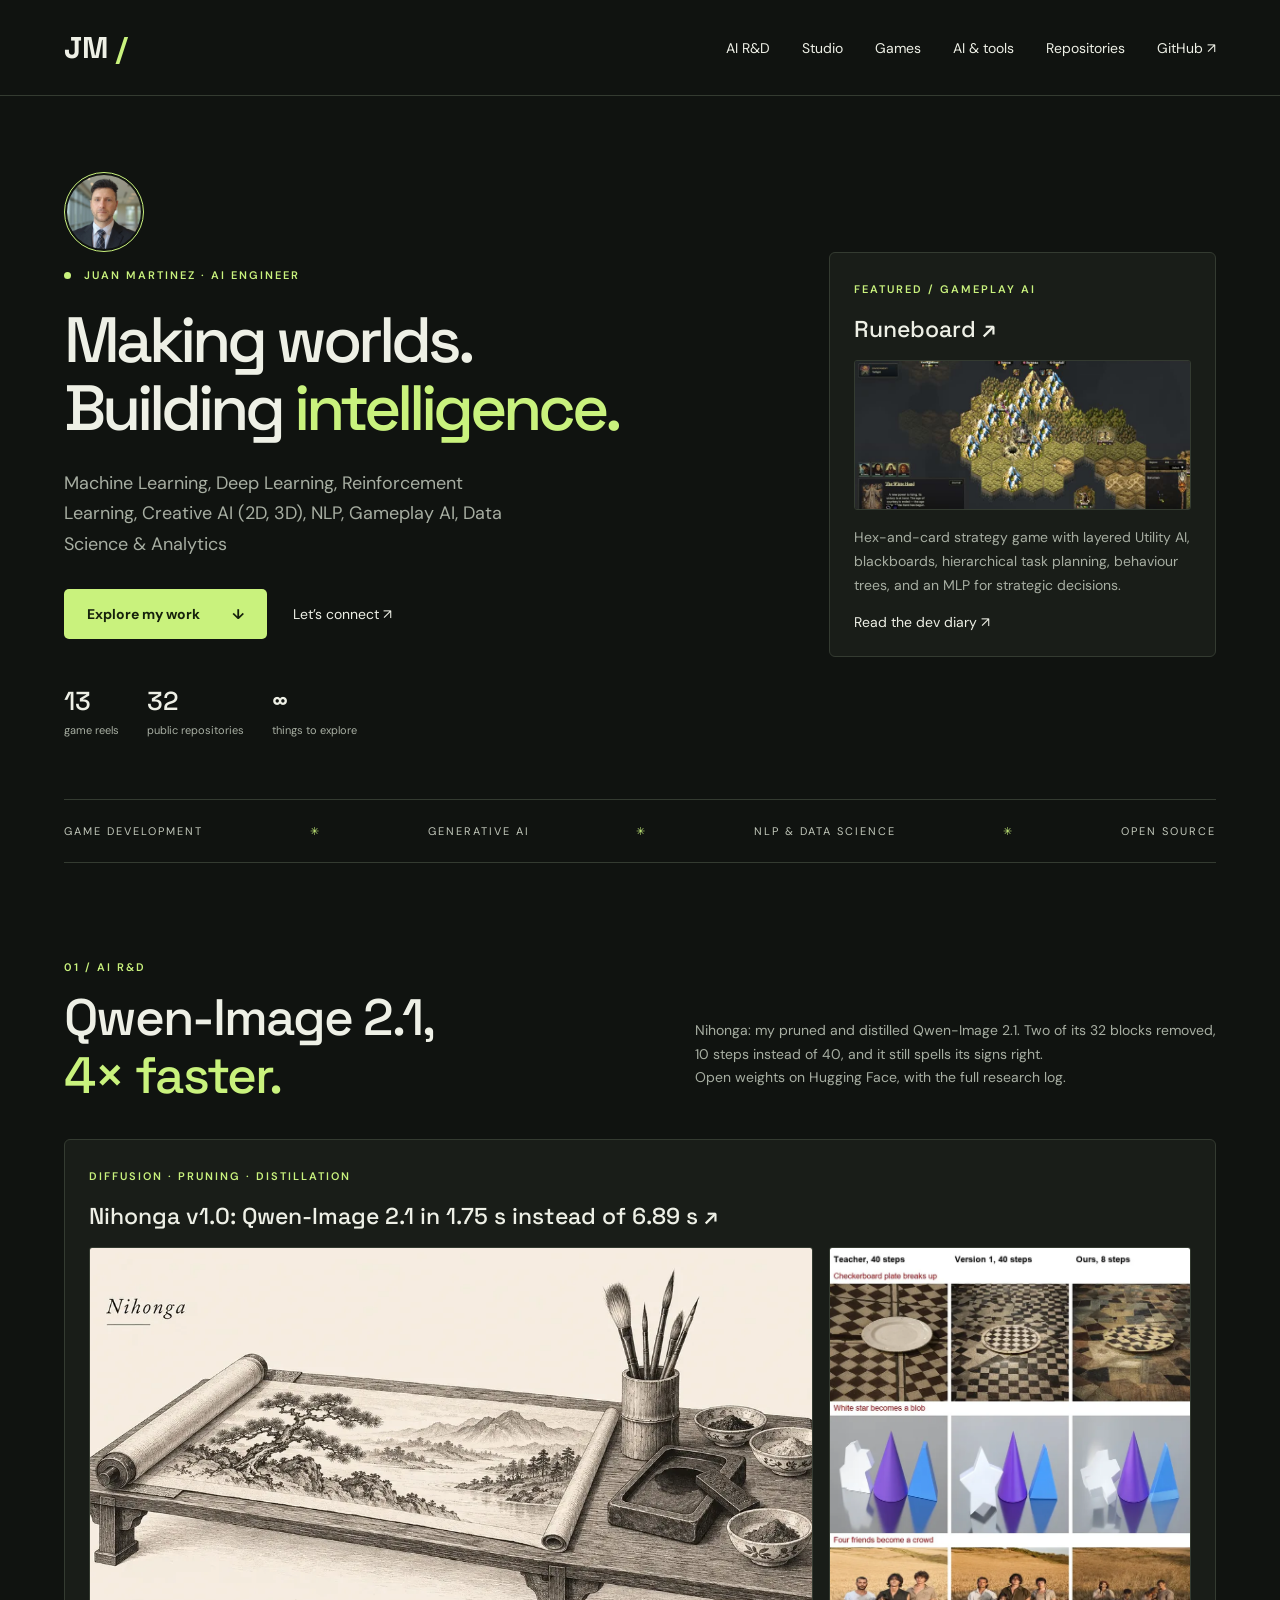
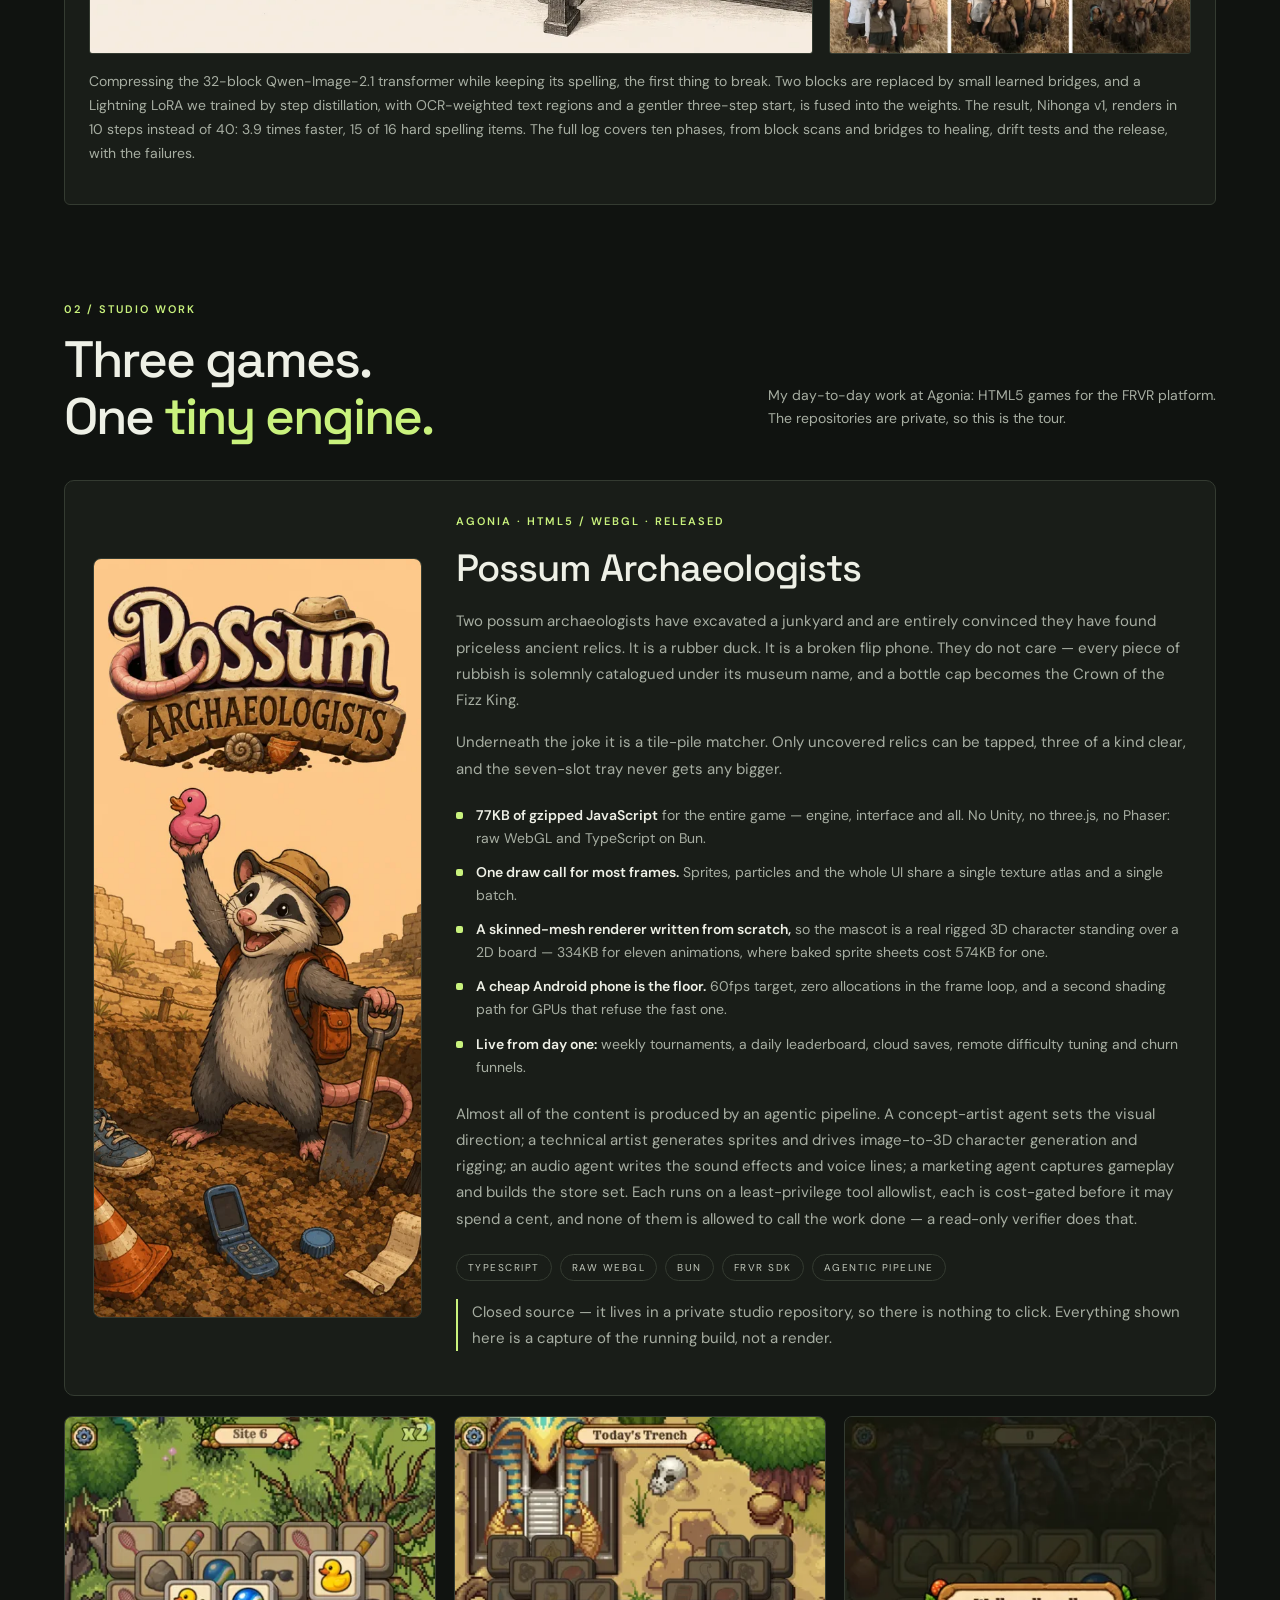
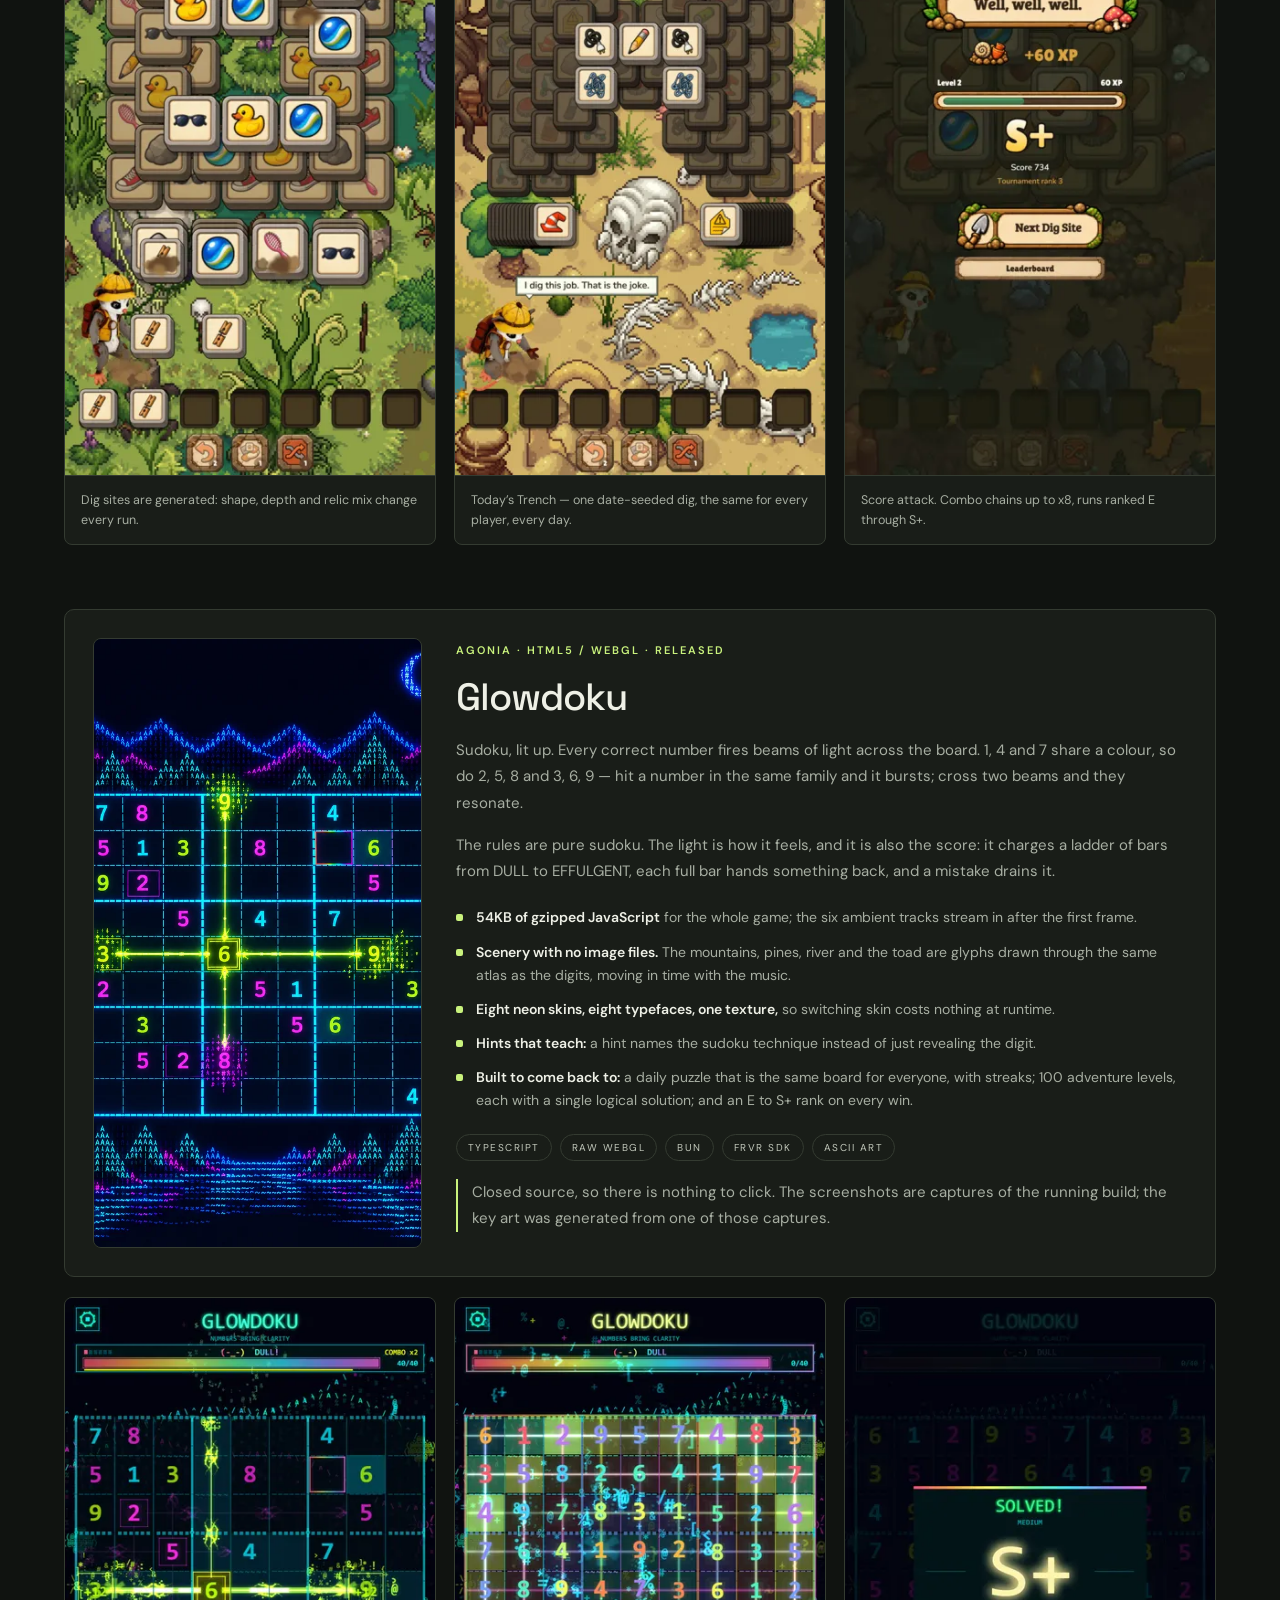
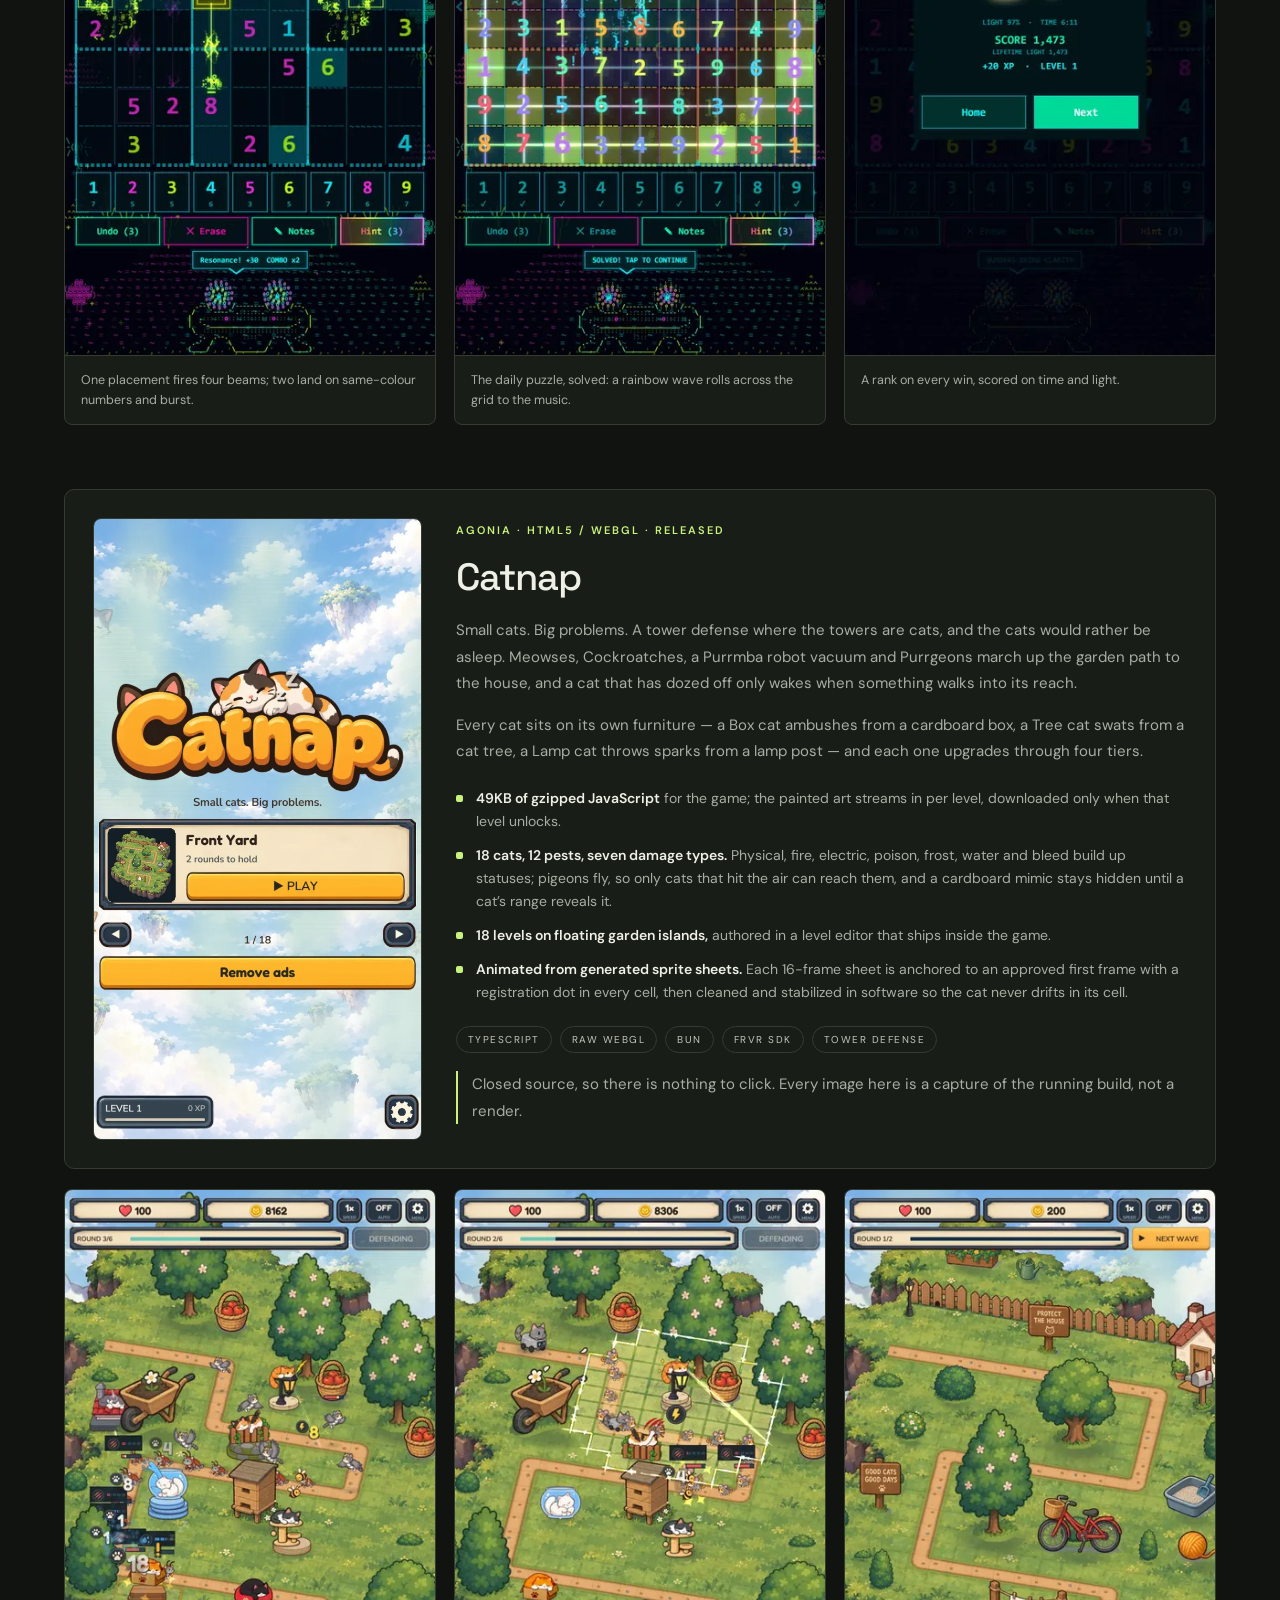
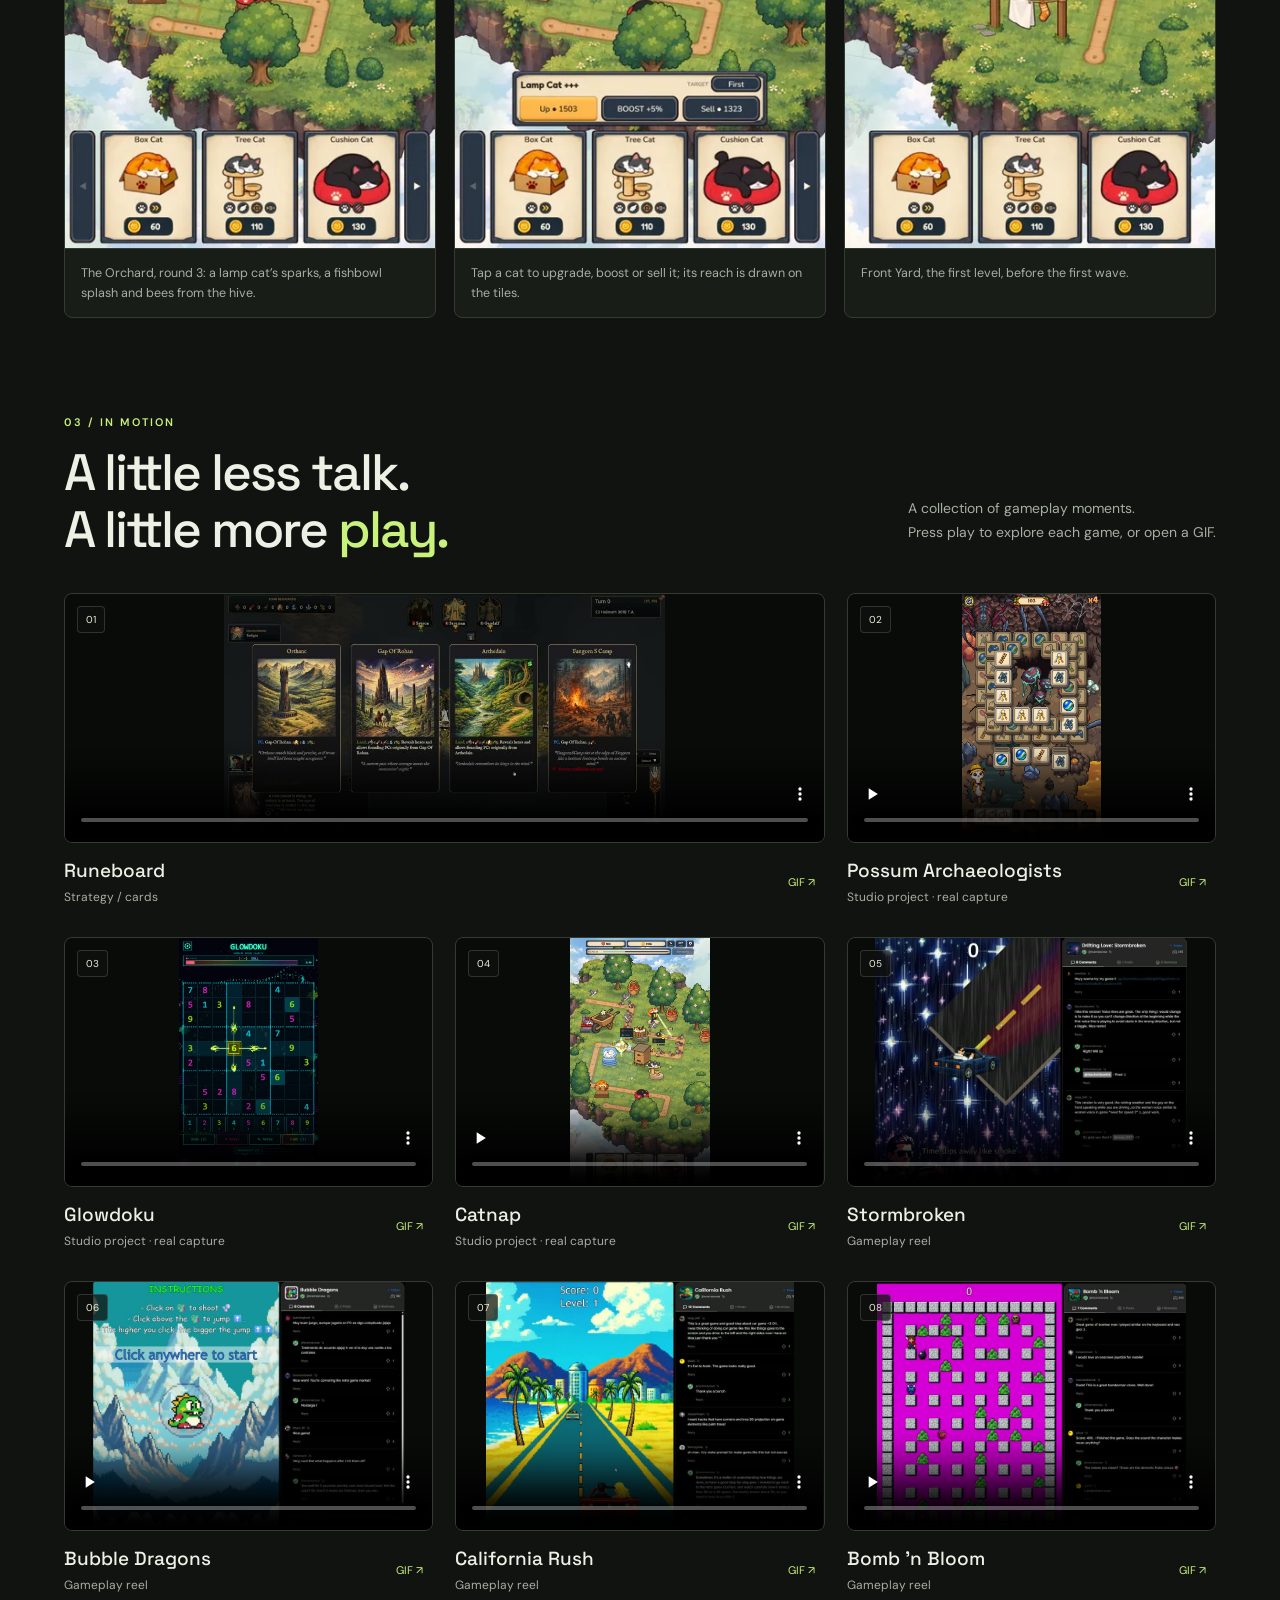
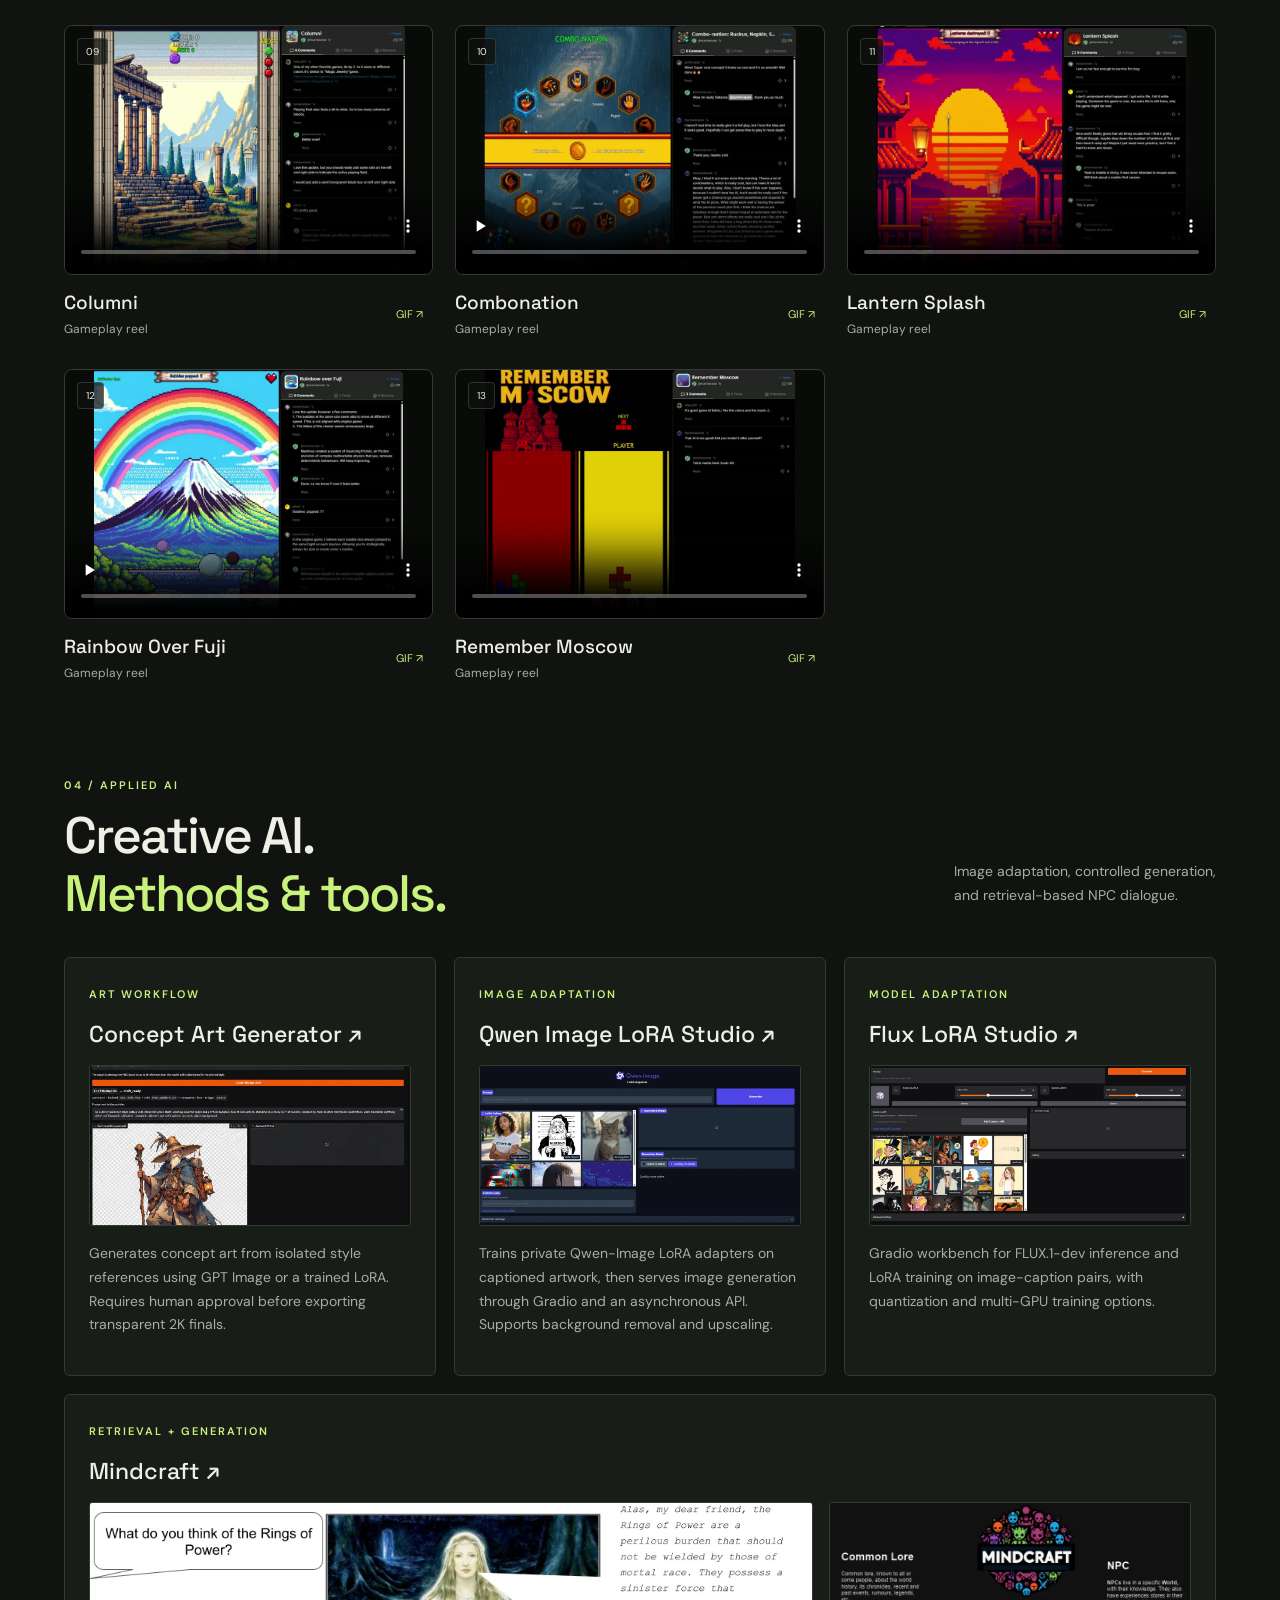
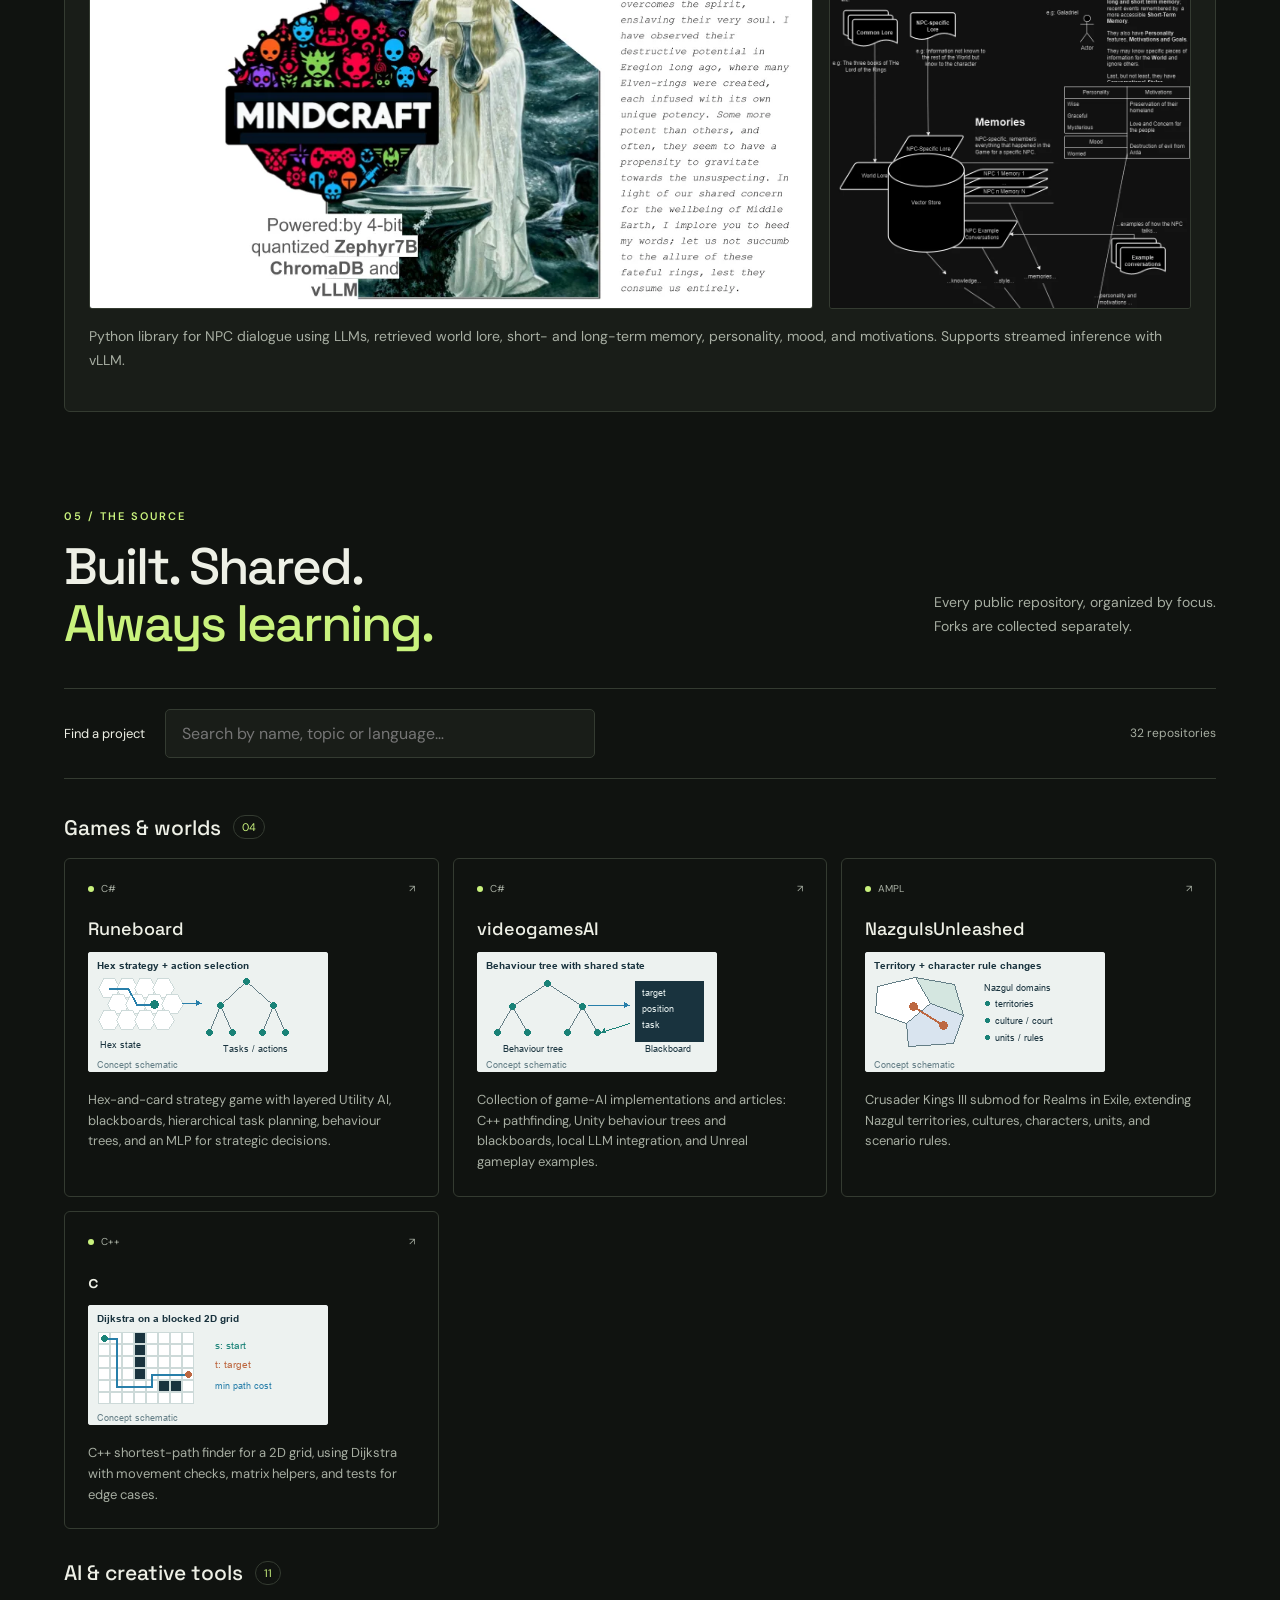
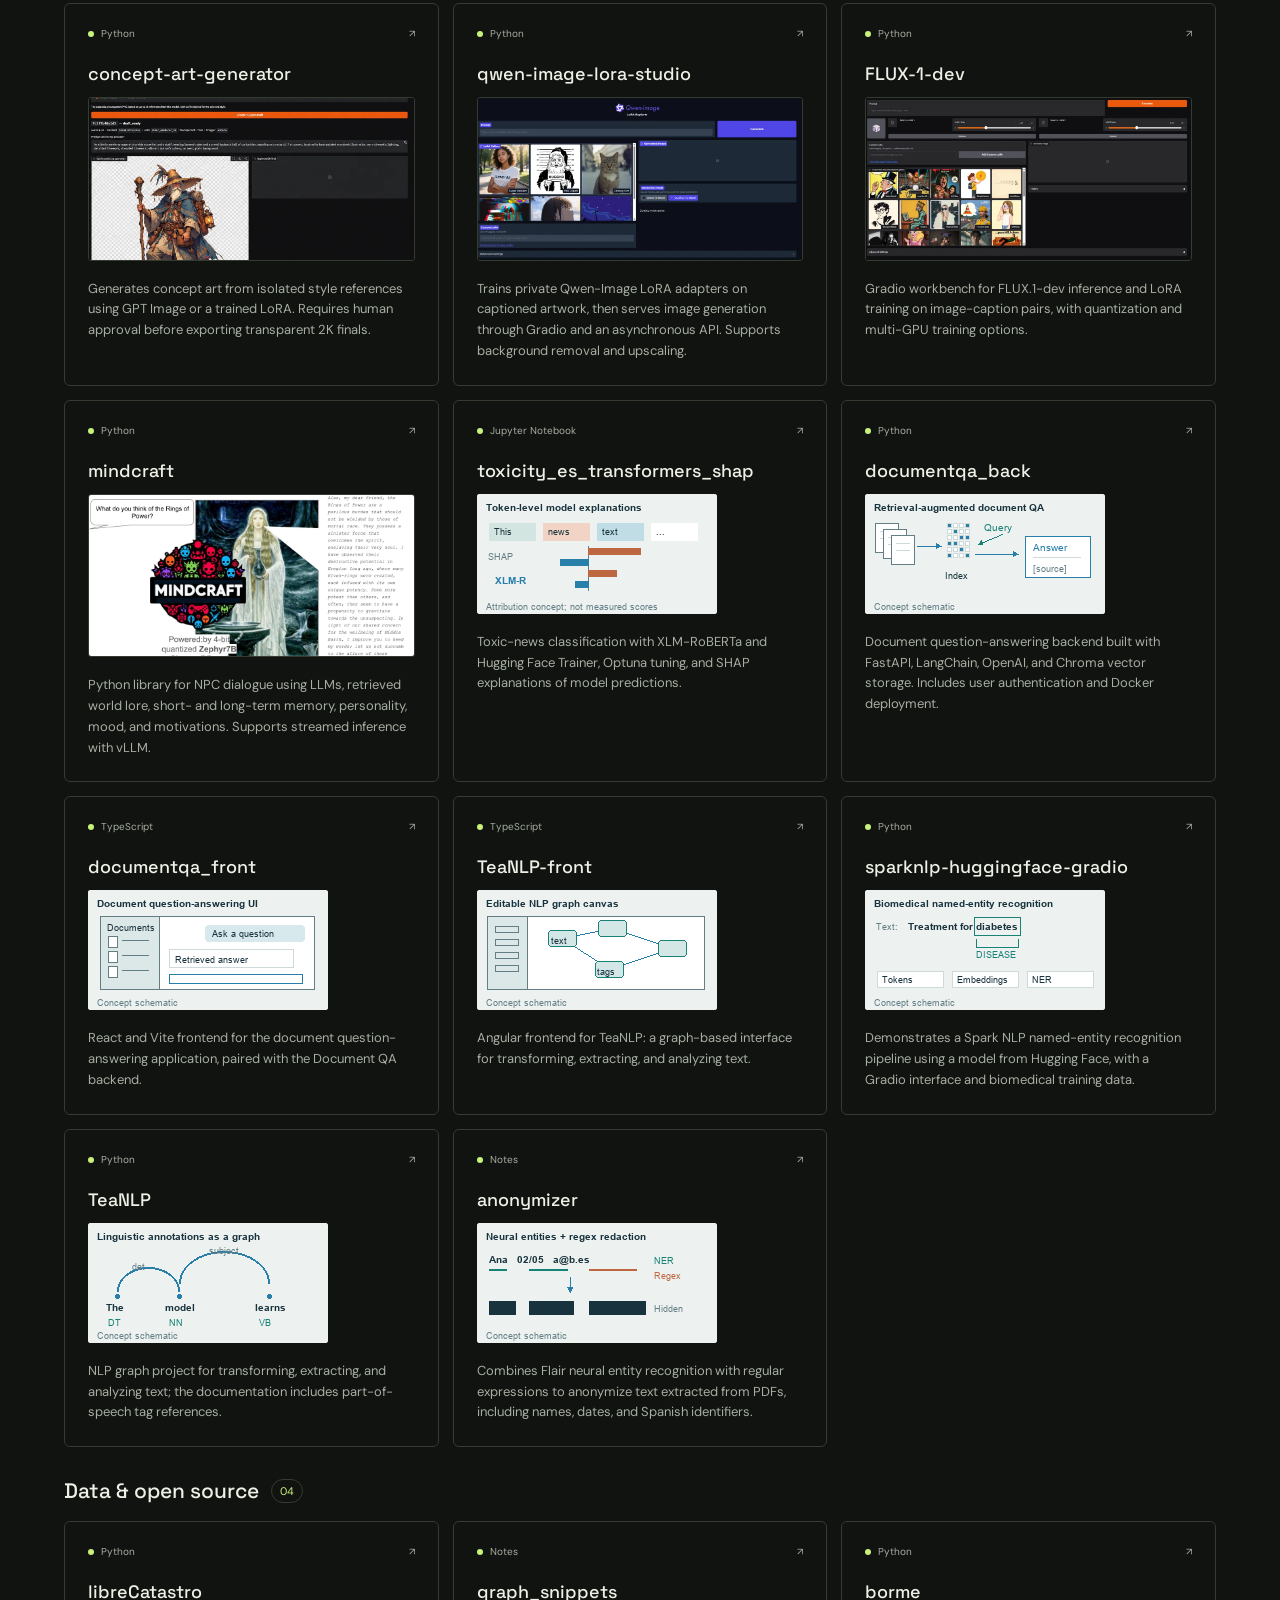
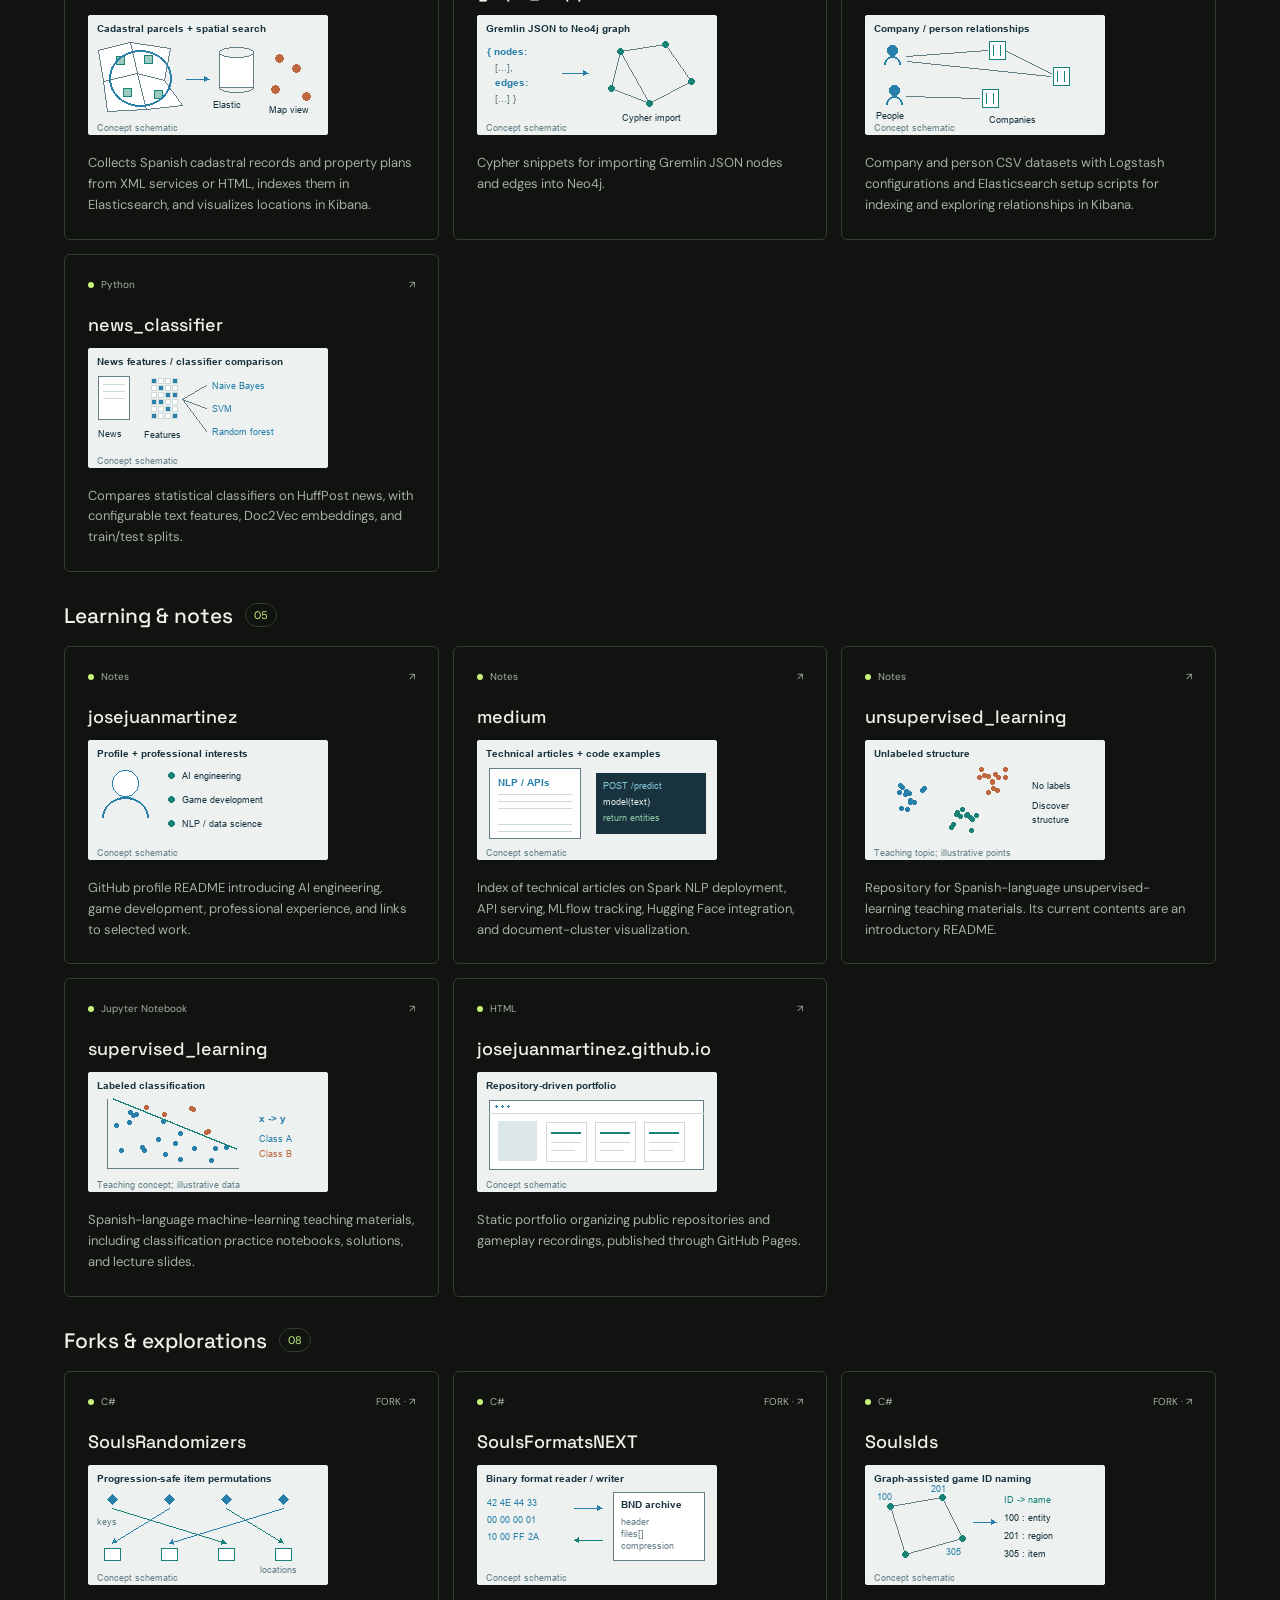
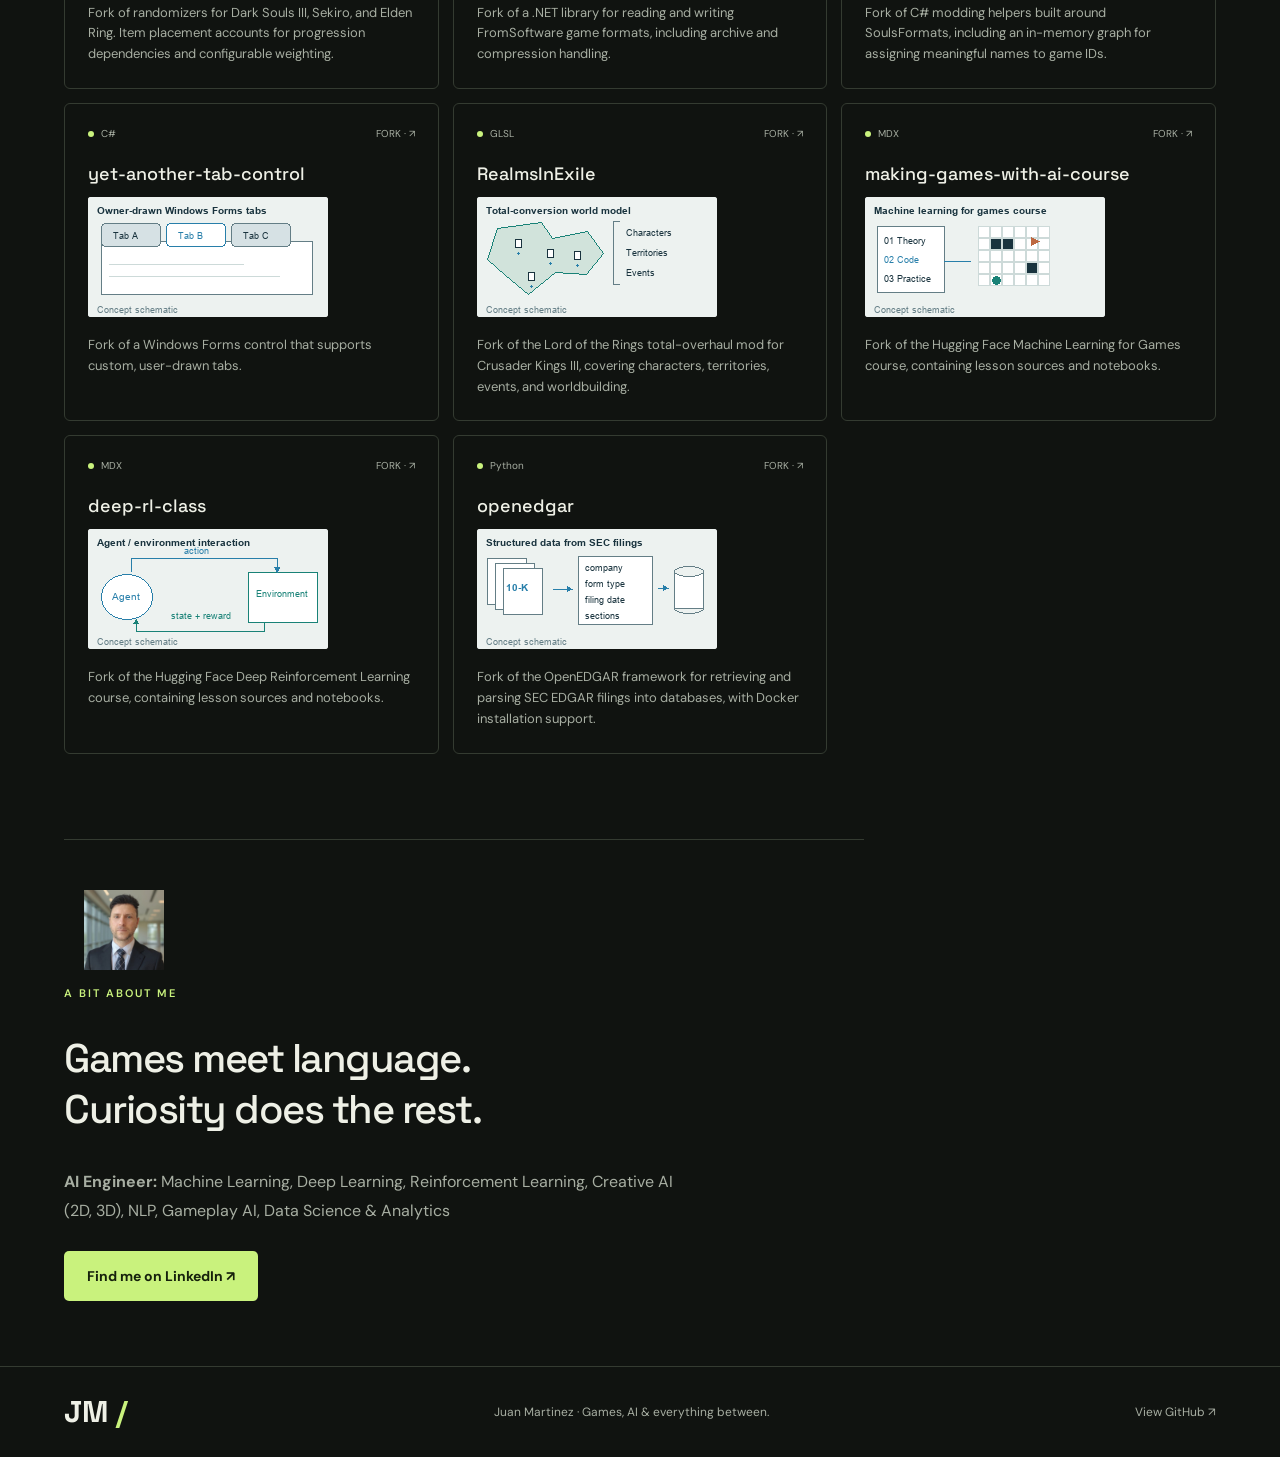
==== commit 45e1ebca: "AI R&D: clearer pitch for Nihonga Co-Authored-By: Claude Opus 5.5 <noreply@anthropic.com>" ====
--- a/index.html
+++ b/index.html
@@ -1 +1 @@
-<!doctype html><html lang="en"><head><meta charset="utf-8"><meta name="viewport" content="width=device-width,initial-scale=1"><title>Juan Martinez — Games, AI & Creative Tools</title><meta name="description" content="Explore Juan Martinez’s games, AI tools, NLP experiments and open-source projects. Gameplay reels and the complete public repository collection."><meta property="og:title" content="Juan Martinez — Games, AI & Creative Tools"><meta property="og:description" content="Playable ideas. Intelligent systems. A collection of games and open-source experiments."><meta property="og:type" content="website"><meta property="og:url" content="https://josejuanmartinez.github.io/"><meta name="theme-color" content="#101310"><link rel="stylesheet" href="style.css?v=0b2bd295c8f8"></head><body><a class="skip" href="#main">Skip to content</a><header><a class="wordmark" href="#">JM<span> / </span></a><nav aria-label="Main navigation"><a href="#research">AI R&D</a><a href="#studio">Studio</a><a href="#games">Games</a><a href="#ai">AI & tools</a><a href="#repositories">Repositories</a><a href="https://github.com/josejuanmartinez">GitHub ↗</a></nav></header><main id="main"><section class="hero"><div class="hero-copy"><img class="hero-portrait" src="assets/juan.jpg" alt="Juan Martinez" width="80" height="80" style="width:80px;height:80px;max-width:80px;object-fit:cover;border-radius:50%" fetchpriority="high"><p class="eyebrow"><span class="dot"></span> JUAN MARTINEZ · AI ENGINEER</p><h1>Making worlds.<br>Building <em>intelligence.</em></h1><p class="intro">Machine Learning, Deep Learning, Reinforcement Learning, Creative AI (2D, 3D), NLP, Gameplay AI, Data Science &amp; Analytics</p><div class="hero-links"><a class="button" href="#games">Explore my work <span>↓</span></a><a class="text-link" href="https://www.linkedin.com/in/jjmcarrascosa/">Let’s connect ↗</a></div><div class="stats"><span><strong>13</strong> game reels</span><span><strong>32</strong> public repositories</span><span><strong>∞</strong> things to explore</span></div></div><a class="hero-project" href="https://josejuanmartinez.github.io/Runeboard/"><span class="eyebrow">FEATURED / GAMEPLAY AI</span><h3>Runeboard &#8599;</h3><img class="project-shot" src="assets/runeboard-featured.jpg" alt="A Runeboard campaign in progress: Orthanc and the mountains of Isengard on the hex map, with the leader journal open" width="800" height="375" style="width:100%;height:150px;max-width:100%;object-fit:cover" loading="lazy"><p>Hex-and-card strategy game with layered Utility AI, blackboards, hierarchical task planning, behaviour trees, and an MLP for strategic decisions.</p><span class="text-link">Read the dev diary &#8599;</span></a></section><div class="ticker" aria-label="Areas of work">GAME DEVELOPMENT <span>✳</span> GENERATIVE AI <span>✳</span> NLP & DATA SCIENCE <span>✳</span> OPEN SOURCE</div><section id="research"><div class="section-heading"><div><p class="eyebrow">01 / AI R&amp;D</p><h2>Model research.<br><em>Every cut measured.</em></h2></div><p>Open research logs: what was tried, what was measured,<br>and what did not work.</p></div><div class="method-grid"><a class="method-card method-card--wide" href="research/nihonga/"><span class="eyebrow">DIFFUSION · PRUNING · DISTILLATION</span><h3>Nihonga: a smaller, faster Qwen-Image &#8599;</h3><div class="shot-pair"><img class="project-shot" src="assets/nihonga-research.webp" alt="Engraving of a Japanese painter&amp;#8217;s worktable with an unfurled pine-and-mountain landscape, under the word Nihonga" width="1200" height="600" loading="lazy"><span class="shot-fill"><img class="project-shot" src="assets/nihonga-structure.webp" alt="Five hard prompts side by side: the original model at 40 steps, the pruned model at 40 steps and the 8-step student, which merges four friends into a crowd and loses an alarm clock" width="760" height="1437" loading="lazy"></span></div><p>Compressing the 32-block Qwen-Image-2.1 transformer while keeping its spelling, the first thing to break. Two blocks are replaced by small learned bridges, and a Lightning LoRA we trained by step distillation, with OCR-weighted text regions and a gentler three-step start, is fused into the weights. The result, Nihonga v1, renders in 10 steps instead of 40: 3.9 times faster, 15 of 16 hard spelling items. The full log covers ten phases, from block scans and bridges to healing, drift tests and the release, with the failures.</p></a></div></section><section id="studio"><div class="section-heading"><div><p class="eyebrow">02 / STUDIO WORK</p><h2>Three games.<br>One <em>tiny engine.</em></h2></div><p>My day-to-day work at Agonia: HTML5 games for the FRVR platform.<br>The repositories are private, so this is the tour.</p></div><article class="showcase"><img class="showcase-art" src="assets/possumarch-key.webp" alt="Possum Archaeologists key art: a possum in a safari hat holds up a rubber duck beside a shovel in an excavated junkyard" width="640" height="1138" loading="lazy"><div class="showcase-copy"><span class="eyebrow">AGONIA · HTML5 / WEBGL · RELEASED</span><h3>Possum Archaeologists</h3><p>Two possum archaeologists have excavated a junkyard and are entirely convinced they have found priceless ancient relics. It is a rubber duck. It is a broken flip phone. They do not care — every piece of rubbish is solemnly catalogued under its museum name, and a bottle cap becomes the Crown of the Fizz King.</p><p>Underneath the joke it is a tile-pile matcher. Only uncovered relics can be tapped, three of a kind clear, and the seven-slot tray never gets any bigger.</p><ul class="showcase-list"><li><strong>77KB of gzipped JavaScript</strong> for the entire game — engine, interface and all. No Unity, no three.js, no Phaser: raw WebGL and TypeScript on Bun.</li><li><strong>One draw call for most frames.</strong> Sprites, particles and the whole UI share a single texture atlas and a single batch.</li><li><strong>A skinned-mesh renderer written from scratch,</strong> so the mascot is a real rigged 3D character standing over a 2D board — 334KB for eleven animations, where baked sprite sheets cost 574KB for one.</li><li><strong>A cheap Android phone is the floor.</strong> 60fps target, zero allocations in the frame loop, and a second shading path for GPUs that refuse the fast one.</li><li><strong>Live from day one:</strong> weekly tournaments, a daily leaderboard, cloud saves, remote difficulty tuning and churn funnels.</li></ul><p>Almost all of the content is produced by an agentic pipeline. A concept-artist agent sets the visual direction; a technical artist generates sprites and drives image-to-3D character generation and rigging; an audio agent writes the sound effects and voice lines; a marketing agent captures gameplay and builds the store set. Each runs on a least-privilege tool allowlist, each is cost-gated before it may spend a cent, and none of them is allowed to call the work done — a read-only verifier does that.</p><div class="tag-row"><span>TYPESCRIPT</span><span>RAW WEBGL</span><span>BUN</span><span>FRVR SDK</span><span>AGENTIC PIPELINE</span></div><p class="showcase-note">Closed source — it lives in a private studio repository, so there is nothing to click. Everything shown here is a capture of the running build, not a render.</p></div></article><div class="shot-row"><figure class="shot"><img src="assets/possumarch-board.webp" alt="Dig sites are generated: shape, depth and relic mix change every run." width="405" height="720" loading="lazy"><figcaption>Dig sites are generated: shape, depth and relic mix change every run.</figcaption></figure><figure class="shot"><img src="assets/possumarch-trench.webp" alt="Today’s Trench — one date-seeded dig, the same for every player, every day." width="405" height="720" loading="lazy"><figcaption>Today’s Trench — one date-seeded dig, the same for every player, every day.</figcaption></figure><figure class="shot"><img src="assets/possumarch-win.webp" alt="Score attack. Combo chains up to x8, runs ranked E through S+." width="405" height="720" loading="lazy"><figcaption>Score attack. Combo chains up to x8, runs ranked E through S+.</figcaption></figure></div><article class="showcase"><img class="showcase-art" src="assets/glowdoku-key.webp" alt="Glowdoku key art: a neon sudoku board under ASCII mountains, one placed digit firing four beams of light across its row and column" width="640" height="960" loading="lazy"><div class="showcase-copy"><span class="eyebrow">AGONIA · HTML5 / WEBGL · RELEASED</span><h3>Glowdoku</h3><p>Sudoku, lit up. Every correct number fires beams of light across the board. 1, 4 and 7 share a colour, so do 2, 5, 8 and 3, 6, 9 — hit a number in the same family and it bursts; cross two beams and they resonate.</p><p>The rules are pure sudoku. The light is how it feels, and it is also the score: it charges a ladder of bars from DULL to EFFULGENT, each full bar hands something back, and a mistake drains it.</p><ul class="showcase-list"><li><strong>54KB of gzipped JavaScript</strong> for the whole game; the six ambient tracks stream in after the first frame.</li><li><strong>Scenery with no image files.</strong> The mountains, pines, river and the toad are glyphs drawn through the same atlas as the digits, moving in time with the music.</li><li><strong>Eight neon skins, eight typefaces, one texture,</strong> so switching skin costs nothing at runtime.</li><li><strong>Hints that teach:</strong> a hint names the sudoku technique instead of just revealing the digit.</li><li><strong>Built to come back to:</strong> a daily puzzle that is the same board for everyone, with streaks; 100 adventure levels, each with a single logical solution; and an E to S+ rank on every win.</li></ul><div class="tag-row"><span>TYPESCRIPT</span><span>RAW WEBGL</span><span>BUN</span><span>FRVR SDK</span><span>ASCII ART</span></div><p class="showcase-note">Closed source, so there is nothing to click. The screenshots are captures of the running build; the key art was generated from one of those captures.</p></div></article><div class="shot-row"><figure class="shot"><img src="assets/glowdoku-beams.webp" alt="One placement fires four beams; two land on same-colour numbers and burst." width="405" height="720" loading="lazy"><figcaption>One placement fires four beams; two land on same-colour numbers and burst.</figcaption></figure><figure class="shot"><img src="assets/glowdoku-daily.webp" alt="The daily puzzle, solved: a rainbow wave rolls across the grid to the music." width="405" height="720" loading="lazy"><figcaption>The daily puzzle, solved: a rainbow wave rolls across the grid to the music.</figcaption></figure><figure class="shot"><img src="assets/glowdoku-win.webp" alt="A rank on every win, scored on time and light." width="405" height="720" loading="lazy"><figcaption>A rank on every win, scored on time and light.</figcaption></figure></div><article class="showcase"><img class="showcase-art" src="assets/catnap-key.webp" alt="Catnap title screen: the Catnap logo with a sleeping calico on top, over a sky of floating islands" width="640" height="1138" loading="lazy"><div class="showcase-copy"><span class="eyebrow">AGONIA · HTML5 / WEBGL · RELEASED</span><h3>Catnap</h3><p>Small cats. Big problems. A tower defense where the towers are cats, and the cats would rather be asleep. Meowses, Cockroatches, a Purrmba robot vacuum and Purrgeons march up the garden path to the house, and a cat that has dozed off only wakes when something walks into its reach.</p><p>Every cat sits on its own furniture — a Box cat ambushes from a cardboard box, a Tree cat swats from a cat tree, a Lamp cat throws sparks from a lamp post — and each one upgrades through four tiers.</p><ul class="showcase-list"><li><strong>49KB of gzipped JavaScript</strong> for the game; the painted art streams in per level, downloaded only when that level unlocks.</li><li><strong>18 cats, 12 pests, seven damage types.</strong> Physical, fire, electric, poison, frost, water and bleed build up statuses; pigeons fly, so only cats that hit the air can reach them, and a cardboard mimic stays hidden until a cat’s range reveals it.</li><li><strong>18 levels on floating garden islands,</strong> authored in a level editor that ships inside the game.</li><li><strong>Animated from generated sprite sheets.</strong> Each 16-frame sheet is anchored to an approved first frame with a registration dot in every cell, then cleaned and stabilized in software so the cat never drifts in its cell.</li></ul><div class="tag-row"><span>TYPESCRIPT</span><span>RAW WEBGL</span><span>BUN</span><span>FRVR SDK</span><span>TOWER DEFENSE</span></div><p class="showcase-note">Closed source, so there is nothing to click. Every image here is a capture of the running build, not a render.</p></div></article><div class="shot-row"><figure class="shot"><img src="assets/catnap-orchard.webp" alt="The Orchard, round 3: a lamp cat’s sparks, a fishbowl splash and bees from the hive." width="405" height="720" loading="lazy"><figcaption>The Orchard, round 3: a lamp cat’s sparks, a fishbowl splash and bees from the hive.</figcaption></figure><figure class="shot"><img src="assets/catnap-upgrade.webp" alt="Tap a cat to upgrade, boost or sell it; its reach is drawn on the tiles." width="405" height="720" loading="lazy"><figcaption>Tap a cat to upgrade, boost or sell it; its reach is drawn on the tiles.</figcaption></figure><figure class="shot"><img src="assets/catnap-yard.webp" alt="Front Yard, the first level, before the first wave." width="405" height="720" loading="lazy"><figcaption>Front Yard, the first level, before the first wave.</figcaption></figure></div></section><section id="games"><div class="section-heading"><div><p class="eyebrow">03 / IN MOTION</p><h2>A little less talk.<br>A little more <em>play.</em></h2></div><p>A collection of gameplay moments.<br>Press play to explore each game, or open a GIF.</p></div><div class="game-grid"><article class="game-card"><div class="game-media"><video controls muted loop playsinline preload="none" poster="assets/runeboard.jpg" aria-label="Runeboard gameplay"><source src="assets/runeboard.mp4" type="video/mp4"></video><span class="game-number">01</span></div><div class="game-caption"><div><h3>Runeboard</h3><p>Strategy / cards</p></div><a href="assets/runeboard.gif" aria-label="Open Runeboard animated GIF">GIF ↗</a></div></article><article class="game-card"><div class="game-media"><video controls muted loop playsinline preload="none" poster="assets/possum_archaeologists.jpg" aria-label="Possum Archaeologists gameplay"><source src="assets/possum_archaeologists.mp4" type="video/mp4"></video><span class="game-number">02</span></div><div class="game-caption"><div><h3>Possum Archaeologists</h3><p>Studio project · real capture</p></div><a href="assets/possum_archaeologists.gif" aria-label="Open Possum Archaeologists animated GIF">GIF ↗</a></div></article><article class="game-card"><div class="game-media"><video controls muted loop playsinline preload="none" poster="assets/glowdoku.jpg" aria-label="Glowdoku gameplay"><source src="assets/glowdoku.mp4" type="video/mp4"></video><span class="game-number">03</span></div><div class="game-caption"><div><h3>Glowdoku</h3><p>Studio project · real capture</p></div><a href="assets/glowdoku.gif" aria-label="Open Glowdoku animated GIF">GIF ↗</a></div></article><article class="game-card"><div class="game-media"><video controls muted loop playsinline preload="none" poster="assets/catnap.jpg" aria-label="Catnap gameplay"><source src="assets/catnap.mp4" type="video/mp4"></video><span class="game-number">04</span></div><div class="game-caption"><div><h3>Catnap</h3><p>Studio project · real capture</p></div><a href="assets/catnap.gif" aria-label="Open Catnap animated GIF">GIF ↗</a></div></article><article class="game-card"><div class="game-media"><video controls muted loop playsinline preload="none" poster="assets/stormbroken.jpg" aria-label="Stormbroken gameplay"><source src="assets/stormbroken.mp4" type="video/mp4"></video><span class="game-number">05</span></div><div class="game-caption"><div><h3>Stormbroken</h3><p>Gameplay reel</p></div><a href="assets/stormbroken.gif" aria-label="Open Stormbroken animated GIF">GIF ↗</a></div></article><article class="game-card"><div class="game-media"><video controls muted loop playsinline preload="none" poster="assets/bubble_dragons.jpg" aria-label="Bubble Dragons gameplay"><source src="assets/bubble_dragons.mp4" type="video/mp4"></video><span class="game-number">06</span></div><div class="game-caption"><div><h3>Bubble Dragons</h3><p>Gameplay reel</p></div><a href="assets/bubble_dragons.gif" aria-label="Open Bubble Dragons animated GIF">GIF ↗</a></div></article><article class="game-card"><div class="game-media"><video controls muted loop playsinline preload="none" poster="assets/california_rush.jpg" aria-label="California Rush gameplay"><source src="assets/california_rush.mp4" type="video/mp4"></video><span class="game-number">07</span></div><div class="game-caption"><div><h3>California Rush</h3><p>Gameplay reel</p></div><a href="assets/california_rush.gif" aria-label="Open California Rush animated GIF">GIF ↗</a></div></article><article class="game-card"><div class="game-media"><video controls muted loop playsinline preload="none" poster="assets/bombnbloom.jpg" aria-label="Bomb ’n Bloom gameplay"><source src="assets/bombnbloom.mp4" type="video/mp4"></video><span class="game-number">08</span></div><div class="game-caption"><div><h3>Bomb ’n Bloom</h3><p>Gameplay reel</p></div><a href="assets/bombnbloom.gif" aria-label="Open Bomb ’n Bloom animated GIF">GIF ↗</a></div></article><article class="game-card"><div class="game-media"><video controls muted loop playsinline preload="none" poster="assets/columni.jpg" aria-label="Columni gameplay"><source src="assets/columni.mp4" type="video/mp4"></video><span class="game-number">09</span></div><div class="game-caption"><div><h3>Columni</h3><p>Gameplay reel</p></div><a href="assets/columni.gif" aria-label="Open Columni animated GIF">GIF ↗</a></div></article><article class="game-card"><div class="game-media"><video controls muted loop playsinline preload="none" poster="assets/combonation.jpg" aria-label="Combonation gameplay"><source src="assets/combonation.mp4" type="video/mp4"></video><span class="game-number">10</span></div><div class="game-caption"><div><h3>Combonation</h3><p>Gameplay reel</p></div><a href="assets/combonation.gif" aria-label="Open Combonation animated GIF">GIF ↗</a></div></article><article class="game-card"><div class="game-media"><video controls muted loop playsinline preload="none" poster="assets/lantern_splash.jpg" aria-label="Lantern Splash gameplay"><source src="assets/lantern_splash.mp4" type="video/mp4"></video><span class="game-number">11</span></div><div class="game-caption"><div><h3>Lantern Splash</h3><p>Gameplay reel</p></div><a href="assets/lantern_splash.gif" aria-label="Open Lantern Splash animated GIF">GIF ↗</a></div></article><article class="game-card"><div class="game-media"><video controls muted loop playsinline preload="none" poster="assets/rainbow_over_fuji.jpg" aria-label="Rainbow Over Fuji gameplay"><source src="assets/rainbow_over_fuji.mp4" type="video/mp4"></video><span class="game-number">12</span></div><div class="game-caption"><div><h3>Rainbow Over Fuji</h3><p>Gameplay reel</p></div><a href="assets/rainbow_over_fuji.gif" aria-label="Open Rainbow Over Fuji animated GIF">GIF ↗</a></div></article><article class="game-card"><div class="game-media"><video controls muted loop playsinline preload="none" poster="assets/remember_moscow.jpg" aria-label="Remember Moscow gameplay"><source src="assets/remember_moscow.mp4" type="video/mp4"></video><span class="game-number">13</span></div><div class="game-caption"><div><h3>Remember Moscow</h3><p>Gameplay reel</p></div><a href="assets/remember_moscow.gif" aria-label="Open Remember Moscow animated GIF">GIF ↗</a></div></article></div></section><section id="ai"><div class="section-heading"><div><p class="eyebrow">04 / APPLIED AI</p><h2>Creative AI.<br><em>Methods &amp; tools.</em></h2></div><p>Image adaptation, controlled generation,<br>and retrieval-based NPC dialogue.</p></div><div class="method-grid"><a class="method-card" href="https://github.com/josejuanmartinez/concept-art-generator"><span class="eyebrow">ART WORKFLOW</span><h3>Concept Art Generator &#8599;</h3><img class="project-shot shot-center" src="assets/concept-art-generator.webp" alt="Concept Art Generator: an elderly wanderer mage draft awaits human approval before the transparent 2K final is unlocked" width="1200" height="1200" loading="lazy"><p>Generates concept art from isolated style references using GPT Image or a trained LoRA. Requires human approval before exporting transparent 2K finals.</p></a><a class="method-card" href="https://github.com/josejuanmartinez/qwen-image-lora-studio"><span class="eyebrow">IMAGE ADAPTATION</span><h3>Qwen Image LoRA Studio &#8599;</h3><img class="project-shot" src="assets/qwen-lora-studio.webp" alt="Qwen-Image LoRA Explorer: prompt box, LoRA gallery, custom LoRA path, speed/quality mode and the generated image panel" width="1200" height="575" loading="lazy"><p>Trains private Qwen-Image LoRA adapters on captioned artwork, then serves image generation through Gradio and an asynchronous API. Supports background removal and upscaling.</p></a><a class="method-card" href="https://github.com/josejuanmartinez/FLUX-1-dev"><span class="eyebrow">MODEL ADAPTATION</span><h3>Flux LoRA Studio &#8599;</h3><img class="project-shot" src="assets/flux-lora-studio.webp" alt="Flux LoRA Studio: two LoRA slots with scale sliders, a custom LoRA field, the LoRA Explorer gallery and the generated image panel" width="1200" height="586" loading="lazy"><p>Gradio workbench for FLUX.1-dev inference and LoRA training on image-caption pairs, with quantization and multi-GPU training options.</p></a><a class="method-card method-card--wide" href="https://github.com/josejuanmartinez/mindcraft"><span class="eyebrow">RETRIEVAL + GENERATION</span><h3>Mindcraft &#8599;</h3><div class="shot-pair"><img class="project-shot" src="assets/mindcraft-galadriel.webp" alt="Galadriel answers “What do you think of the Rings of Power?” in character, powered by 4-bit quantized Zephyr 7B, ChromaDB and vLLM" width="960" height="540" loading="lazy"><span class="shot-fill"><img class="project-shot" src="assets/mindcraft-architecture.webp" alt="Mindcraft architecture: world lore, NPC-specific lore, memories and example conversations flow from a vector store into the prompt; player feedback feeds supervised finetuning" width="806" height="1315" loading="lazy"></span></div><p>Python library for NPC dialogue using LLMs, retrieved world lore, short- and long-term memory, personality, mood, and motivations. Supports streamed inference with vLLM.</p></a></div></section><section id="repositories"><div class="section-heading"><div><p class="eyebrow">05 / THE SOURCE</p><h2>Built. Shared.<br><em>Always learning.</em></h2></div><p>Every public repository, organized by focus.<br>Forks are collected separately.</p></div><div class="search-bar"><label for="search">Find a project</label><input type="search" id="search" placeholder="Search by name, topic or language…"><span id="result-count" role="status" aria-live="polite">32 repositories</span></div><section class="repo-section"><div class="section-title"><h3>Games & worlds</h3><span>04</span></div><div class="repo-grid"><a class="repo-card" href="https://github.com/josejuanmartinez/Runeboard" data-search="Runeboard Hex-and-card strategy game with layered Utility AI, blackboards, hierarchical task planning, behaviour trees, and an MLP for strategic decisions. C#"><div class="repo-top"><span class="language">C#</span><span>↗</span></div><h4>Runeboard</h4><img class="project-diagram" src="assets/figures/Runeboard.png" alt="A route on a hex map is paired with hierarchical task decomposition into possible game actions." loading="lazy" width="240" height="120" style="width:240px;height:120px;max-width:100%;object-fit:contain"><p>Hex-and-card strategy game with layered Utility AI, blackboards, hierarchical task planning, behaviour trees, and an MLP for strategic decisions.</p></a><a class="repo-card" href="https://github.com/josejuanmartinez/videogamesAI" data-search="videogamesAI Collection of game-AI implementations and articles: C++ pathfinding, Unity behaviour trees and blackboards, local LLM integration, and Unreal gameplay examples. C#"><div class="repo-top"><span class="language">C#</span><span>↗</span></div><h4>videogamesAI</h4><img class="project-diagram" src="assets/figures/videogamesAI.png" alt="A branching behaviour tree reads from and writes to a blackboard of shared game state." loading="lazy" width="240" height="120" style="width:240px;height:120px;max-width:100%;object-fit:contain"><p>Collection of game-AI implementations and articles: C++ pathfinding, Unity behaviour trees and blackboards, local LLM integration, and Unreal gameplay examples.</p></a><a class="repo-card" href="https://github.com/josejuanmartinez/NazgulsUnleashed" data-search="NazgulsUnleashed Crusader Kings III submod for Realms in Exile, extending Nazgul territories, cultures, characters, units, and scenario rules. AMPL"><div class="repo-top"><span class="language">AMPL</span><span>↗</span></div><h4>NazgulsUnleashed</h4><img class="project-diagram" src="assets/figures/NazgulsUnleashed.png" alt="Adjacent territories and ruler locations accompany the submod’s documented culture, court, unit, and rule changes." loading="lazy" width="240" height="120" style="width:240px;height:120px;max-width:100%;object-fit:contain"><p>Crusader Kings III submod for Realms in Exile, extending Nazgul territories, cultures, characters, units, and scenario rules.</p></a><a class="repo-card" href="https://github.com/josejuanmartinez/c" data-search="c C++ shortest-path finder for a 2D grid, using Dijkstra with movement checks, matrix helpers, and tests for edge cases. C++"><div class="repo-top"><span class="language">C++</span><span>↗</span></div><h4>c</h4><img class="project-diagram" src="assets/figures/c.png" alt="A highlighted shortest route navigates around blocked cells in a two-dimensional grid." loading="lazy" width="240" height="120" style="width:240px;height:120px;max-width:100%;object-fit:contain"><p>C++ shortest-path finder for a 2D grid, using Dijkstra with movement checks, matrix helpers, and tests for edge cases.</p></a></div></section><section class="repo-section"><div class="section-title"><h3>AI & creative tools</h3><span>11</span></div><div class="repo-grid"><a class="repo-card" href="https://github.com/josejuanmartinez/concept-art-generator" data-search="concept-art-generator Generates concept art from isolated style references using GPT Image or a trained LoRA. Requires human approval before exporting transparent 2K finals. Python"><div class="repo-top"><span class="language">Python</span><span>↗</span></div><h4>concept-art-generator</h4><img class="project-shot shot-center" src="assets/concept-art-generator.webp" alt="Concept Art Generator: an elderly wanderer mage draft awaits human approval before the transparent 2K final is unlocked" width="1200" height="1200" loading="lazy"><p>Generates concept art from isolated style references using GPT Image or a trained LoRA. Requires human approval before exporting transparent 2K finals.</p></a><a class="repo-card" href="https://github.com/josejuanmartinez/qwen-image-lora-studio" data-search="qwen-image-lora-studio Trains private Qwen-Image LoRA adapters on captioned artwork, then serves image generation through Gradio and an asynchronous API. Supports background removal and upscaling. Python"><div class="repo-top"><span class="language">Python</span><span>↗</span></div><h4>qwen-image-lora-studio</h4><img class="project-shot" src="assets/qwen-lora-studio.webp" alt="Qwen-Image LoRA Explorer: prompt box, LoRA gallery, custom LoRA path, speed/quality mode and the generated image panel" width="1200" height="575" loading="lazy"><p>Trains private Qwen-Image LoRA adapters on captioned artwork, then serves image generation through Gradio and an asynchronous API. Supports background removal and upscaling.</p></a><a class="repo-card" href="https://github.com/josejuanmartinez/FLUX-1-dev" data-search="FLUX-1-dev Gradio workbench for FLUX.1-dev inference and LoRA training on image-caption pairs, with quantization and multi-GPU training options. Python"><div class="repo-top"><span class="language">Python</span><span>↗</span></div><h4>FLUX-1-dev</h4><img class="project-shot" src="assets/flux-lora-studio.webp" alt="Flux LoRA Studio: two LoRA slots with scale sliders, a custom LoRA field, the LoRA Explorer gallery and the generated image panel" width="1200" height="586" loading="lazy"><p>Gradio workbench for FLUX.1-dev inference and LoRA training on image-caption pairs, with quantization and multi-GPU training options.</p></a><a class="repo-card" href="https://github.com/josejuanmartinez/mindcraft" data-search="mindcraft Python library for NPC dialogue using LLMs, retrieved world lore, short- and long-term memory, personality, mood, and motivations. Supports streamed inference with vLLM. Python"><div class="repo-top"><span class="language">Python</span><span>↗</span></div><h4>mindcraft</h4><img class="project-shot" src="assets/mindcraft-galadriel.webp" alt="Galadriel answers “What do you think of the Rings of Power?” in character, powered by 4-bit quantized Zephyr 7B, ChromaDB and vLLM" width="960" height="540" loading="lazy"><p>Python library for NPC dialogue using LLMs, retrieved world lore, short- and long-term memory, personality, mood, and motivations. Supports streamed inference with vLLM.</p></a><a class="repo-card" href="https://github.com/josejuanmartinez/toxicity_es_transformers_shap" data-search="toxicity_es_transformers_shap Toxic-news classification with XLM-RoBERTa and Hugging Face Trainer, Optuna tuning, and SHAP explanations of model predictions. Jupyter Notebook"><div class="repo-top"><span class="language">Jupyter Notebook</span><span>↗</span></div><h4>toxicity_es_transformers_shap</h4><img class="project-diagram" src="assets/figures/toxicity_es_transformers_shap.png" alt="Highlighted text tokens align with signed SHAP attribution bars around a neutral baseline; bars are conceptual, not benchmark results." loading="lazy" width="240" height="120" style="width:240px;height:120px;max-width:100%;object-fit:contain"><p>Toxic-news classification with XLM-RoBERTa and Hugging Face Trainer, Optuna tuning, and SHAP explanations of model predictions.</p></a><a class="repo-card" href="https://github.com/josejuanmartinez/documentqa_back" data-search="documentqa_back Document question-answering backend built with FastAPI, LangChain, OpenAI, and Chroma vector storage. Includes user authentication and Docker deployment. Python"><div class="repo-top"><span class="language">Python</span><span>↗</span></div><h4>documentqa_back</h4><img class="project-diagram" src="assets/figures/documentqa_back.png" alt="Document chunks populate a vector index; a question retrieves context for a source-grounded answer." loading="lazy" width="240" height="120" style="width:240px;height:120px;max-width:100%;object-fit:contain"><p>Document question-answering backend built with FastAPI, LangChain, OpenAI, and Chroma vector storage. Includes user authentication and Docker deployment.</p></a><a class="repo-card" href="https://github.com/josejuanmartinez/documentqa_front" data-search="documentqa_front React and Vite frontend for the document question-answering application, paired with the Document QA backend. TypeScript"><div class="repo-top"><span class="language">TypeScript</span><span>↗</span></div><h4>documentqa_front</h4><img class="project-diagram" src="assets/figures/documentqa_front.png" alt="A compact client interface separates document selection from question entry and returned answers." loading="lazy" width="240" height="120" style="width:240px;height:120px;max-width:100%;object-fit:contain"><p>React and Vite frontend for the document question-answering application, paired with the Document QA backend.</p></a><a class="repo-card" href="https://github.com/josejuanmartinez/TeaNLP-front" data-search="TeaNLP-front Angular frontend for TeaNLP: a graph-based interface for transforming, extracting, and analyzing text. TypeScript"><div class="repo-top"><span class="language">TypeScript</span><span>↗</span></div><h4>TeaNLP-front</h4><img class="project-diagram" src="assets/figures/TeaNLP-front.png" alt="An editor palette and node canvas illustrate the Angular frontend for composing NLP graph workflows." loading="lazy" width="240" height="120" style="width:240px;height:120px;max-width:100%;object-fit:contain"><p>Angular frontend for TeaNLP: a graph-based interface for transforming, extracting, and analyzing text.</p></a><a class="repo-card" href="https://github.com/josejuanmartinez/sparknlp-huggingface-gradio" data-search="sparknlp-huggingface-gradio Demonstrates a Spark NLP named-entity recognition pipeline using a model from Hugging Face, with a Gradio interface and biomedical training data. Python"><div class="repo-top"><span class="language">Python</span><span>↗</span></div><h4>sparknlp-huggingface-gradio</h4><img class="project-diagram" src="assets/figures/sparknlp-huggingface-gradio.png" alt="A disease mention is highlighted in biomedical text above the tokenizer, embedding, and named-entity stages." loading="lazy" width="240" height="120" style="width:240px;height:120px;max-width:100%;object-fit:contain"><p>Demonstrates a Spark NLP named-entity recognition pipeline using a model from Hugging Face, with a Gradio interface and biomedical training data.</p></a><a class="repo-card" href="https://github.com/josejuanmartinez/TeaNLP" data-search="TeaNLP NLP graph project for transforming, extracting, and analyzing text; the documentation includes part-of-speech tag references. Python"><div class="repo-top"><span class="language">Python</span><span>↗</span></div><h4>TeaNLP</h4><img class="project-diagram" src="assets/figures/TeaNLP.png" alt="A sample sentence carries part-of-speech tags and grammatical links, illustrating structured NLP annotations." loading="lazy" width="240" height="120" style="width:240px;height:120px;max-width:100%;object-fit:contain"><p>NLP graph project for transforming, extracting, and analyzing text; the documentation includes part-of-speech tag references.</p></a><a class="repo-card" href="https://github.com/josejuanmartinez/anonymizer" data-search="anonymizer Combines Flair neural entity recognition with regular expressions to anonymize text extracted from PDFs, including names, dates, and Spanish identifiers. Notes"><div class="repo-top"><span class="language">Notes</span><span>↗</span></div><h4>anonymizer</h4><img class="project-diagram" src="assets/figures/anonymizer.png" alt="Neural recognition identifies names and dates while regex detects an email; the output masks those text spans." loading="lazy" width="240" height="120" style="width:240px;height:120px;max-width:100%;object-fit:contain"><p>Combines Flair neural entity recognition with regular expressions to anonymize text extracted from PDFs, including names, dates, and Spanish identifiers.</p></a></div></section><section class="repo-section"><div class="section-title"><h3>Data & open source</h3><span>04</span></div><div class="repo-grid"><a class="repo-card" href="https://github.com/josejuanmartinez/libreCatastro" data-search="libreCatastro Collects Spanish cadastral records and property plans from XML services or HTML, indexes them in Elasticsearch, and visualizes locations in Kibana. Python"><div class="repo-top"><span class="language">Python</span><span>↗</span></div><h4>libreCatastro</h4><img class="project-diagram" src="assets/figures/libreCatastro.png" alt="Property parcels and a spatial query connect cadastral records to an index and geographic visualization." loading="lazy" width="240" height="120" style="width:240px;height:120px;max-width:100%;object-fit:contain"><p>Collects Spanish cadastral records and property plans from XML services or HTML, indexes them in Elasticsearch, and visualizes locations in Kibana.</p></a><a class="repo-card" href="https://github.com/josejuanmartinez/graph_snippets" data-search="graph_snippets Cypher snippets for importing Gremlin JSON nodes and edges into Neo4j. Notes"><div class="repo-top"><span class="language">Notes</span><span>↗</span></div><h4>graph_snippets</h4><img class="project-diagram" src="assets/figures/graph_snippets.png" alt="A JSON node-and-edge structure maps into a connected property graph through Cypher imports." loading="lazy" width="240" height="120" style="width:240px;height:120px;max-width:100%;object-fit:contain"><p>Cypher snippets for importing Gremlin JSON nodes and edges into Neo4j.</p></a><a class="repo-card" href="https://github.com/josejuanmartinez/borme" data-search="borme Company and person CSV datasets with Logstash configurations and Elasticsearch setup scripts for indexing and exploring relationships in Kibana. Python"><div class="repo-top"><span class="language">Python</span><span>↗</span></div><h4>borme</h4><img class="project-diagram" src="assets/figures/borme.png" alt="A bipartite-style network shows people linked to companies, the relationships explored after CSV ingestion." loading="lazy" width="240" height="120" style="width:240px;height:120px;max-width:100%;object-fit:contain"><p>Company and person CSV datasets with Logstash configurations and Elasticsearch setup scripts for indexing and exploring relationships in Kibana.</p></a><a class="repo-card" href="https://github.com/josejuanmartinez/news_classifier" data-search="news_classifier Compares statistical classifiers on HuffPost news, with configurable text features, Doc2Vec embeddings, and train/test splits. Python"><div class="repo-top"><span class="language">Python</span><span>↗</span></div><h4>news_classifier</h4><img class="project-diagram" src="assets/figures/news_classifier.png" alt="News becomes a feature matrix shared by alternative classifiers; no comparative accuracy is fabricated." loading="lazy" width="240" height="120" style="width:240px;height:120px;max-width:100%;object-fit:contain"><p>Compares statistical classifiers on HuffPost news, with configurable text features, Doc2Vec embeddings, and train/test splits.</p></a></div></section><section class="repo-section"><div class="section-title"><h3>Learning & notes</h3><span>05</span></div><div class="repo-grid"><a class="repo-card" href="https://github.com/josejuanmartinez/josejuanmartinez" data-search="josejuanmartinez GitHub profile README introducing AI engineering, game development, professional experience, and links to selected work. Notes"><div class="repo-top"><span class="language">Notes</span><span>↗</span></div><h4>josejuanmartinez</h4><img class="project-diagram" src="assets/figures/josejuanmartinez.png" alt="A profile symbol accompanies the documented areas of professional work." loading="lazy" width="240" height="120" style="width:240px;height:120px;max-width:100%;object-fit:contain"><p>GitHub profile README introducing AI engineering, game development, professional experience, and links to selected work.</p></a><a class="repo-card" href="https://github.com/josejuanmartinez/medium" data-search="medium Index of technical articles on Spark NLP deployment, API serving, MLflow tracking, Hugging Face integration, and document-cluster visualization. Notes"><div class="repo-top"><span class="language">Notes</span><span>↗</span></div><h4>medium</h4><img class="project-diagram" src="assets/figures/medium.png" alt="An article page sits beside a small serving-code excerpt, representing the repository’s technical writing index." loading="lazy" width="240" height="120" style="width:240px;height:120px;max-width:100%;object-fit:contain"><p>Index of technical articles on Spark NLP deployment, API serving, MLflow tracking, Hugging Face integration, and document-cluster visualization.</p></a><a class="repo-card" href="https://github.com/josejuanmartinez/unsupervised_learning" data-search="unsupervised_learning Repository for Spanish-language unsupervised-learning teaching materials. Its current contents are an introductory README. Notes"><div class="repo-top"><span class="language">Notes</span><span>↗</span></div><h4>unsupervised_learning</h4><img class="project-diagram" src="assets/figures/unsupervised_learning.png" alt="Three unlabeled point clouds illustrate the teaching topic of discovering structure; no experiment results are claimed." loading="lazy" width="240" height="120" style="width:240px;height:120px;max-width:100%;object-fit:contain"><p>Repository for Spanish-language unsupervised-learning teaching materials. Its current contents are an introductory README.</p></a><a class="repo-card" href="https://github.com/josejuanmartinez/supervised_learning" data-search="supervised_learning Spanish-language machine-learning teaching materials, including classification practice notebooks, solutions, and lecture slides. Jupyter Notebook"><div class="repo-top"><span class="language">Jupyter Notebook</span><span>↗</span></div><h4>supervised_learning</h4><img class="project-diagram" src="assets/figures/supervised_learning.png" alt="Labeled points and a separating boundary illustrate supervised classification practice, not measured model performance." loading="lazy" width="240" height="120" style="width:240px;height:120px;max-width:100%;object-fit:contain"><p>Spanish-language machine-learning teaching materials, including classification practice notebooks, solutions, and lecture slides.</p></a><a class="repo-card" href="https://github.com/josejuanmartinez/josejuanmartinez.github.io" data-search="josejuanmartinez.github.io Static portfolio organizing public repositories and gameplay recordings, published through GitHub Pages. HTML"><div class="repo-top"><span class="language">HTML</span><span>↗</span></div><h4>josejuanmartinez.github.io</h4><img class="project-diagram" src="assets/figures/josejuanmartinez.github.io.png" alt="A miniature browser contains a personal introduction and a grid of repository cards." loading="lazy" width="240" height="120" style="width:240px;height:120px;max-width:100%;object-fit:contain"><p>Static portfolio organizing public repositories and gameplay recordings, published through GitHub Pages.</p></a></div></section><section class="repo-section"><div class="section-title"><h3>Forks & explorations</h3><span>08</span></div><div class="repo-grid"><a class="repo-card" href="https://github.com/josejuanmartinez/SoulsRandomizers" data-search="SoulsRandomizers Fork of randomizers for Dark Souls III, Sekiro, and Elden Ring. Item placement accounts for progression dependencies and configurable weighting. C#"><div class="repo-top"><span class="language">C#</span><span>FORK · ↗</span></div><h4>SoulsRandomizers</h4><img class="project-diagram" src="assets/figures/SoulsRandomizers.png" alt="Items are permuted across locations while respecting progression constraints rather than unconstrained shuffling." loading="lazy" width="240" height="120" style="width:240px;height:120px;max-width:100%;object-fit:contain"><p>Fork of randomizers for Dark Souls III, Sekiro, and Elden Ring. Item placement accounts for progression dependencies and configurable weighting.</p></a><a class="repo-card" href="https://github.com/josejuanmartinez/SoulsFormatsNEXT" data-search="SoulsFormatsNEXT Fork of a .NET library for reading and writing FromSoftware game formats, including archive and compression handling. C#"><div class="repo-top"><span class="language">C#</span><span>FORK · ↗</span></div><h4>SoulsFormatsNEXT</h4><img class="project-diagram" src="assets/figures/SoulsFormatsNEXT.png" alt="Raw binary bytes map to a structured archive object and back through format readers and writers." loading="lazy" width="240" height="120" style="width:240px;height:120px;max-width:100%;object-fit:contain"><p>Fork of a .NET library for reading and writing FromSoftware game formats, including archive and compression handling.</p></a><a class="repo-card" href="https://github.com/josejuanmartinez/SoulsIds" data-search="SoulsIds Fork of C# modding helpers built around SoulsFormats, including an in-memory graph for assigning meaningful names to game IDs. C#"><div class="repo-top"><span class="language">C#</span><span>FORK · ↗</span></div><h4>SoulsIds</h4><img class="project-diagram" src="assets/figures/SoulsIds.png" alt="Relationships among numeric game IDs help build meaningful names in the modding helper library." loading="lazy" width="240" height="120" style="width:240px;height:120px;max-width:100%;object-fit:contain"><p>Fork of C# modding helpers built around SoulsFormats, including an in-memory graph for assigning meaningful names to game IDs.</p></a><a class="repo-card" href="https://github.com/josejuanmartinez/yet-another-tab-control" data-search="yet-another-tab-control Fork of a Windows Forms control that supports custom, user-drawn tabs. C#"><div class="repo-top"><span class="language">C#</span><span>FORK · ↗</span></div><h4>yet-another-tab-control</h4><img class="project-diagram" src="assets/figures/yet-another-tab-control.png" alt="Differently rendered tabs show the selected state above a Windows Forms content panel." loading="lazy" width="240" height="120" style="width:240px;height:120px;max-width:100%;object-fit:contain"><p>Fork of a Windows Forms control that supports custom, user-drawn tabs.</p></a><a class="repo-card" href="https://github.com/josejuanmartinez/RealmsInExile" data-search="RealmsInExile Fork of the Lord of the Rings total-overhaul mod for Crusader Kings III, covering characters, territories, events, and worldbuilding. GLSL"><div class="repo-top"><span class="language">GLSL</span><span>FORK · ↗</span></div><h4>RealmsInExile</h4><img class="project-diagram" src="assets/figures/RealmsInExile.png" alt="An abstract game map and connected worldbuilding categories illustrate a total-conversion mod, not a geographic claim." loading="lazy" width="240" height="120" style="width:240px;height:120px;max-width:100%;object-fit:contain"><p>Fork of the Lord of the Rings total-overhaul mod for Crusader Kings III, covering characters, territories, events, and worldbuilding.</p></a><a class="repo-card" href="https://github.com/josejuanmartinez/making-games-with-ai-course" data-search="making-games-with-ai-course Fork of the Hugging Face Machine Learning for Games course, containing lesson sources and notebooks. MDX"><div class="repo-top"><span class="language">MDX</span><span>FORK · ↗</span></div><h4>making-games-with-ai-course</h4><img class="project-diagram" src="assets/figures/making-games-with-ai-course.png" alt="A lesson notebook is paired with a small game environment, reflecting course theory and practical exercises." loading="lazy" width="240" height="120" style="width:240px;height:120px;max-width:100%;object-fit:contain"><p>Fork of the Hugging Face Machine Learning for Games course, containing lesson sources and notebooks.</p></a><a class="repo-card" href="https://github.com/josejuanmartinez/deep-rl-class" data-search="deep-rl-class Fork of the Hugging Face Deep Reinforcement Learning course, containing lesson sources and notebooks. MDX"><div class="repo-top"><span class="language">MDX</span><span>FORK · ↗</span></div><h4>deep-rl-class</h4><img class="project-diagram" src="assets/figures/deep-rl-class.png" alt="The reinforcement-learning loop sends an action to the environment and returns state and reward to the agent." loading="lazy" width="240" height="120" style="width:240px;height:120px;max-width:100%;object-fit:contain"><p>Fork of the Hugging Face Deep Reinforcement Learning course, containing lesson sources and notebooks.</p></a><a class="repo-card" href="https://github.com/josejuanmartinez/openedgar" data-search="openedgar Fork of the OpenEDGAR framework for retrieving and parsing SEC EDGAR filings into databases, with Docker installation support. Python"><div class="repo-top"><span class="language">Python</span><span>FORK · ↗</span></div><h4>openedgar</h4><img class="project-diagram" src="assets/figures/openedgar.png" alt="SEC filing documents are parsed into structured fields and persisted in a database." loading="lazy" width="240" height="120" style="width:240px;height:120px;max-width:100%;object-fit:contain"><p>Fork of the OpenEDGAR framework for retrieving and parsing SEC EDGAR filings into databases, with Docker installation support.</p></a></div></section><p id="empty" hidden>No projects match your search. Try another name or topic.</p></section><section class="about"><img class="about-art about-portrait" src="assets/juan.jpg" alt="Portrait of Juan Martinez" loading="lazy" width="80" height="80" style="width:80px;height:80px;max-width:80px;object-fit:cover"><p class="eyebrow">A BIT ABOUT ME</p><h2>Games meet language.<br>Curiosity does the rest.</h2><p><strong>AI Engineer:</strong> Machine Learning, Deep Learning, Reinforcement Learning, Creative AI (2D, 3D), NLP, Gameplay AI, Data Science &amp; Analytics</p><a class="button" href="https://www.linkedin.com/in/jjmcarrascosa/">Find me on LinkedIn ↗</a></section></main><footer><a class="wordmark" href="#">JM<span> / </span></a><p>Juan Martinez · Games, AI & everything between.</p><a href="https://github.com/josejuanmartinez">View GitHub ↗</a></footer><script src="app.js"></script></body></html>+<!doctype html><html lang="en"><head><meta charset="utf-8"><meta name="viewport" content="width=device-width,initial-scale=1"><title>Juan Martinez — Games, AI & Creative Tools</title><meta name="description" content="Explore Juan Martinez’s games, AI tools, NLP experiments and open-source projects. Gameplay reels and the complete public repository collection."><meta property="og:title" content="Juan Martinez — Games, AI & Creative Tools"><meta property="og:description" content="Playable ideas. Intelligent systems. A collection of games and open-source experiments."><meta property="og:type" content="website"><meta property="og:url" content="https://josejuanmartinez.github.io/"><meta name="theme-color" content="#101310"><link rel="stylesheet" href="style.css?v=0b2bd295c8f8"></head><body><a class="skip" href="#main">Skip to content</a><header><a class="wordmark" href="#">JM<span> / </span></a><nav aria-label="Main navigation"><a href="#research">AI R&D</a><a href="#studio">Studio</a><a href="#games">Games</a><a href="#ai">AI & tools</a><a href="#repositories">Repositories</a><a href="https://github.com/josejuanmartinez">GitHub ↗</a></nav></header><main id="main"><section class="hero"><div class="hero-copy"><img class="hero-portrait" src="assets/juan.jpg" alt="Juan Martinez" width="80" height="80" style="width:80px;height:80px;max-width:80px;object-fit:cover;border-radius:50%" fetchpriority="high"><p class="eyebrow"><span class="dot"></span> JUAN MARTINEZ · AI ENGINEER</p><h1>Making worlds.<br>Building <em>intelligence.</em></h1><p class="intro">Machine Learning, Deep Learning, Reinforcement Learning, Creative AI (2D, 3D), NLP, Gameplay AI, Data Science &amp; Analytics</p><div class="hero-links"><a class="button" href="#games">Explore my work <span>↓</span></a><a class="text-link" href="https://www.linkedin.com/in/jjmcarrascosa/">Let’s connect ↗</a></div><div class="stats"><span><strong>13</strong> game reels</span><span><strong>32</strong> public repositories</span><span><strong>∞</strong> things to explore</span></div></div><a class="hero-project" href="https://josejuanmartinez.github.io/Runeboard/"><span class="eyebrow">FEATURED / GAMEPLAY AI</span><h3>Runeboard &#8599;</h3><img class="project-shot" src="assets/runeboard-featured.jpg" alt="A Runeboard campaign in progress: Orthanc and the mountains of Isengard on the hex map, with the leader journal open" width="800" height="375" style="width:100%;height:150px;max-width:100%;object-fit:cover" loading="lazy"><p>Hex-and-card strategy game with layered Utility AI, blackboards, hierarchical task planning, behaviour trees, and an MLP for strategic decisions.</p><span class="text-link">Read the dev diary &#8599;</span></a></section><div class="ticker" aria-label="Areas of work">GAME DEVELOPMENT <span>✳</span> GENERATIVE AI <span>✳</span> NLP & DATA SCIENCE <span>✳</span> OPEN SOURCE</div><section id="research"><div class="section-heading"><div><p class="eyebrow">01 / AI R&amp;D</p><h2>Qwen-Image 2.1,<br><em>4&times; faster.</em></h2></div><p>Nihonga: my pruned and distilled Qwen-Image 2.1. Two of its 32 blocks removed,<br>10 steps instead of 40, and it still spells its signs right.<br>Open weights on Hugging Face, with the full research log.</p></div><div class="method-grid"><a class="method-card method-card--wide" href="research/nihonga/"><span class="eyebrow">DIFFUSION · PRUNING · DISTILLATION</span><h3>Nihonga v1.0: Qwen-Image 2.1 in 1.75 s instead of 6.89 s &#8599;</h3><div class="shot-pair"><img class="project-shot" src="assets/nihonga-research.webp" alt="Engraving of a Japanese painter&amp;#8217;s worktable with an unfurled pine-and-mountain landscape, under the word Nihonga" width="1200" height="600" loading="lazy"><span class="shot-fill"><img class="project-shot" src="assets/nihonga-structure.webp" alt="Five hard prompts side by side: the original model at 40 steps, the pruned model at 40 steps and the 8-step student, which merges four friends into a crowd and loses an alarm clock" width="760" height="1437" loading="lazy"></span></div><p>Compressing the 32-block Qwen-Image-2.1 transformer while keeping its spelling, the first thing to break. Two blocks are replaced by small learned bridges, and a Lightning LoRA we trained by step distillation, with OCR-weighted text regions and a gentler three-step start, is fused into the weights. The result, Nihonga v1, renders in 10 steps instead of 40: 3.9 times faster, 15 of 16 hard spelling items. The full log covers ten phases, from block scans and bridges to healing, drift tests and the release, with the failures.</p></a></div></section><section id="studio"><div class="section-heading"><div><p class="eyebrow">02 / STUDIO WORK</p><h2>Three games.<br>One <em>tiny engine.</em></h2></div><p>My day-to-day work at Agonia: HTML5 games for the FRVR platform.<br>The repositories are private, so this is the tour.</p></div><article class="showcase"><img class="showcase-art" src="assets/possumarch-key.webp" alt="Possum Archaeologists key art: a possum in a safari hat holds up a rubber duck beside a shovel in an excavated junkyard" width="640" height="1138" loading="lazy"><div class="showcase-copy"><span class="eyebrow">AGONIA · HTML5 / WEBGL · RELEASED</span><h3>Possum Archaeologists</h3><p>Two possum archaeologists have excavated a junkyard and are entirely convinced they have found priceless ancient relics. It is a rubber duck. It is a broken flip phone. They do not care — every piece of rubbish is solemnly catalogued under its museum name, and a bottle cap becomes the Crown of the Fizz King.</p><p>Underneath the joke it is a tile-pile matcher. Only uncovered relics can be tapped, three of a kind clear, and the seven-slot tray never gets any bigger.</p><ul class="showcase-list"><li><strong>77KB of gzipped JavaScript</strong> for the entire game — engine, interface and all. No Unity, no three.js, no Phaser: raw WebGL and TypeScript on Bun.</li><li><strong>One draw call for most frames.</strong> Sprites, particles and the whole UI share a single texture atlas and a single batch.</li><li><strong>A skinned-mesh renderer written from scratch,</strong> so the mascot is a real rigged 3D character standing over a 2D board — 334KB for eleven animations, where baked sprite sheets cost 574KB for one.</li><li><strong>A cheap Android phone is the floor.</strong> 60fps target, zero allocations in the frame loop, and a second shading path for GPUs that refuse the fast one.</li><li><strong>Live from day one:</strong> weekly tournaments, a daily leaderboard, cloud saves, remote difficulty tuning and churn funnels.</li></ul><p>Almost all of the content is produced by an agentic pipeline. A concept-artist agent sets the visual direction; a technical artist generates sprites and drives image-to-3D character generation and rigging; an audio agent writes the sound effects and voice lines; a marketing agent captures gameplay and builds the store set. Each runs on a least-privilege tool allowlist, each is cost-gated before it may spend a cent, and none of them is allowed to call the work done — a read-only verifier does that.</p><div class="tag-row"><span>TYPESCRIPT</span><span>RAW WEBGL</span><span>BUN</span><span>FRVR SDK</span><span>AGENTIC PIPELINE</span></div><p class="showcase-note">Closed source — it lives in a private studio repository, so there is nothing to click. Everything shown here is a capture of the running build, not a render.</p></div></article><div class="shot-row"><figure class="shot"><img src="assets/possumarch-board.webp" alt="Dig sites are generated: shape, depth and relic mix change every run." width="405" height="720" loading="lazy"><figcaption>Dig sites are generated: shape, depth and relic mix change every run.</figcaption></figure><figure class="shot"><img src="assets/possumarch-trench.webp" alt="Today’s Trench — one date-seeded dig, the same for every player, every day." width="405" height="720" loading="lazy"><figcaption>Today’s Trench — one date-seeded dig, the same for every player, every day.</figcaption></figure><figure class="shot"><img src="assets/possumarch-win.webp" alt="Score attack. Combo chains up to x8, runs ranked E through S+." width="405" height="720" loading="lazy"><figcaption>Score attack. Combo chains up to x8, runs ranked E through S+.</figcaption></figure></div><article class="showcase"><img class="showcase-art" src="assets/glowdoku-key.webp" alt="Glowdoku key art: a neon sudoku board under ASCII mountains, one placed digit firing four beams of light across its row and column" width="640" height="960" loading="lazy"><div class="showcase-copy"><span class="eyebrow">AGONIA · HTML5 / WEBGL · RELEASED</span><h3>Glowdoku</h3><p>Sudoku, lit up. Every correct number fires beams of light across the board. 1, 4 and 7 share a colour, so do 2, 5, 8 and 3, 6, 9 — hit a number in the same family and it bursts; cross two beams and they resonate.</p><p>The rules are pure sudoku. The light is how it feels, and it is also the score: it charges a ladder of bars from DULL to EFFULGENT, each full bar hands something back, and a mistake drains it.</p><ul class="showcase-list"><li><strong>54KB of gzipped JavaScript</strong> for the whole game; the six ambient tracks stream in after the first frame.</li><li><strong>Scenery with no image files.</strong> The mountains, pines, river and the toad are glyphs drawn through the same atlas as the digits, moving in time with the music.</li><li><strong>Eight neon skins, eight typefaces, one texture,</strong> so switching skin costs nothing at runtime.</li><li><strong>Hints that teach:</strong> a hint names the sudoku technique instead of just revealing the digit.</li><li><strong>Built to come back to:</strong> a daily puzzle that is the same board for everyone, with streaks; 100 adventure levels, each with a single logical solution; and an E to S+ rank on every win.</li></ul><div class="tag-row"><span>TYPESCRIPT</span><span>RAW WEBGL</span><span>BUN</span><span>FRVR SDK</span><span>ASCII ART</span></div><p class="showcase-note">Closed source, so there is nothing to click. The screenshots are captures of the running build; the key art was generated from one of those captures.</p></div></article><div class="shot-row"><figure class="shot"><img src="assets/glowdoku-beams.webp" alt="One placement fires four beams; two land on same-colour numbers and burst." width="405" height="720" loading="lazy"><figcaption>One placement fires four beams; two land on same-colour numbers and burst.</figcaption></figure><figure class="shot"><img src="assets/glowdoku-daily.webp" alt="The daily puzzle, solved: a rainbow wave rolls across the grid to the music." width="405" height="720" loading="lazy"><figcaption>The daily puzzle, solved: a rainbow wave rolls across the grid to the music.</figcaption></figure><figure class="shot"><img src="assets/glowdoku-win.webp" alt="A rank on every win, scored on time and light." width="405" height="720" loading="lazy"><figcaption>A rank on every win, scored on time and light.</figcaption></figure></div><article class="showcase"><img class="showcase-art" src="assets/catnap-key.webp" alt="Catnap title screen: the Catnap logo with a sleeping calico on top, over a sky of floating islands" width="640" height="1138" loading="lazy"><div class="showcase-copy"><span class="eyebrow">AGONIA · HTML5 / WEBGL · RELEASED</span><h3>Catnap</h3><p>Small cats. Big problems. A tower defense where the towers are cats, and the cats would rather be asleep. Meowses, Cockroatches, a Purrmba robot vacuum and Purrgeons march up the garden path to the house, and a cat that has dozed off only wakes when something walks into its reach.</p><p>Every cat sits on its own furniture — a Box cat ambushes from a cardboard box, a Tree cat swats from a cat tree, a Lamp cat throws sparks from a lamp post — and each one upgrades through four tiers.</p><ul class="showcase-list"><li><strong>49KB of gzipped JavaScript</strong> for the game; the painted art streams in per level, downloaded only when that level unlocks.</li><li><strong>18 cats, 12 pests, seven damage types.</strong> Physical, fire, electric, poison, frost, water and bleed build up statuses; pigeons fly, so only cats that hit the air can reach them, and a cardboard mimic stays hidden until a cat’s range reveals it.</li><li><strong>18 levels on floating garden islands,</strong> authored in a level editor that ships inside the game.</li><li><strong>Animated from generated sprite sheets.</strong> Each 16-frame sheet is anchored to an approved first frame with a registration dot in every cell, then cleaned and stabilized in software so the cat never drifts in its cell.</li></ul><div class="tag-row"><span>TYPESCRIPT</span><span>RAW WEBGL</span><span>BUN</span><span>FRVR SDK</span><span>TOWER DEFENSE</span></div><p class="showcase-note">Closed source, so there is nothing to click. Every image here is a capture of the running build, not a render.</p></div></article><div class="shot-row"><figure class="shot"><img src="assets/catnap-orchard.webp" alt="The Orchard, round 3: a lamp cat’s sparks, a fishbowl splash and bees from the hive." width="405" height="720" loading="lazy"><figcaption>The Orchard, round 3: a lamp cat’s sparks, a fishbowl splash and bees from the hive.</figcaption></figure><figure class="shot"><img src="assets/catnap-upgrade.webp" alt="Tap a cat to upgrade, boost or sell it; its reach is drawn on the tiles." width="405" height="720" loading="lazy"><figcaption>Tap a cat to upgrade, boost or sell it; its reach is drawn on the tiles.</figcaption></figure><figure class="shot"><img src="assets/catnap-yard.webp" alt="Front Yard, the first level, before the first wave." width="405" height="720" loading="lazy"><figcaption>Front Yard, the first level, before the first wave.</figcaption></figure></div></section><section id="games"><div class="section-heading"><div><p class="eyebrow">03 / IN MOTION</p><h2>A little less talk.<br>A little more <em>play.</em></h2></div><p>A collection of gameplay moments.<br>Press play to explore each game, or open a GIF.</p></div><div class="game-grid"><article class="game-card"><div class="game-media"><video controls muted loop playsinline preload="none" poster="assets/runeboard.jpg" aria-label="Runeboard gameplay"><source src="assets/runeboard.mp4" type="video/mp4"></video><span class="game-number">01</span></div><div class="game-caption"><div><h3>Runeboard</h3><p>Strategy / cards</p></div><a href="assets/runeboard.gif" aria-label="Open Runeboard animated GIF">GIF ↗</a></div></article><article class="game-card"><div class="game-media"><video controls muted loop playsinline preload="none" poster="assets/possum_archaeologists.jpg" aria-label="Possum Archaeologists gameplay"><source src="assets/possum_archaeologists.mp4" type="video/mp4"></video><span class="game-number">02</span></div><div class="game-caption"><div><h3>Possum Archaeologists</h3><p>Studio project · real capture</p></div><a href="assets/possum_archaeologists.gif" aria-label="Open Possum Archaeologists animated GIF">GIF ↗</a></div></article><article class="game-card"><div class="game-media"><video controls muted loop playsinline preload="none" poster="assets/glowdoku.jpg" aria-label="Glowdoku gameplay"><source src="assets/glowdoku.mp4" type="video/mp4"></video><span class="game-number">03</span></div><div class="game-caption"><div><h3>Glowdoku</h3><p>Studio project · real capture</p></div><a href="assets/glowdoku.gif" aria-label="Open Glowdoku animated GIF">GIF ↗</a></div></article><article class="game-card"><div class="game-media"><video controls muted loop playsinline preload="none" poster="assets/catnap.jpg" aria-label="Catnap gameplay"><source src="assets/catnap.mp4" type="video/mp4"></video><span class="game-number">04</span></div><div class="game-caption"><div><h3>Catnap</h3><p>Studio project · real capture</p></div><a href="assets/catnap.gif" aria-label="Open Catnap animated GIF">GIF ↗</a></div></article><article class="game-card"><div class="game-media"><video controls muted loop playsinline preload="none" poster="assets/stormbroken.jpg" aria-label="Stormbroken gameplay"><source src="assets/stormbroken.mp4" type="video/mp4"></video><span class="game-number">05</span></div><div class="game-caption"><div><h3>Stormbroken</h3><p>Gameplay reel</p></div><a href="assets/stormbroken.gif" aria-label="Open Stormbroken animated GIF">GIF ↗</a></div></article><article class="game-card"><div class="game-media"><video controls muted loop playsinline preload="none" poster="assets/bubble_dragons.jpg" aria-label="Bubble Dragons gameplay"><source src="assets/bubble_dragons.mp4" type="video/mp4"></video><span class="game-number">06</span></div><div class="game-caption"><div><h3>Bubble Dragons</h3><p>Gameplay reel</p></div><a href="assets/bubble_dragons.gif" aria-label="Open Bubble Dragons animated GIF">GIF ↗</a></div></article><article class="game-card"><div class="game-media"><video controls muted loop playsinline preload="none" poster="assets/california_rush.jpg" aria-label="California Rush gameplay"><source src="assets/california_rush.mp4" type="video/mp4"></video><span class="game-number">07</span></div><div class="game-caption"><div><h3>California Rush</h3><p>Gameplay reel</p></div><a href="assets/california_rush.gif" aria-label="Open California Rush animated GIF">GIF ↗</a></div></article><article class="game-card"><div class="game-media"><video controls muted loop playsinline preload="none" poster="assets/bombnbloom.jpg" aria-label="Bomb ’n Bloom gameplay"><source src="assets/bombnbloom.mp4" type="video/mp4"></video><span class="game-number">08</span></div><div class="game-caption"><div><h3>Bomb ’n Bloom</h3><p>Gameplay reel</p></div><a href="assets/bombnbloom.gif" aria-label="Open Bomb ’n Bloom animated GIF">GIF ↗</a></div></article><article class="game-card"><div class="game-media"><video controls muted loop playsinline preload="none" poster="assets/columni.jpg" aria-label="Columni gameplay"><source src="assets/columni.mp4" type="video/mp4"></video><span class="game-number">09</span></div><div class="game-caption"><div><h3>Columni</h3><p>Gameplay reel</p></div><a href="assets/columni.gif" aria-label="Open Columni animated GIF">GIF ↗</a></div></article><article class="game-card"><div class="game-media"><video controls muted loop playsinline preload="none" poster="assets/combonation.jpg" aria-label="Combonation gameplay"><source src="assets/combonation.mp4" type="video/mp4"></video><span class="game-number">10</span></div><div class="game-caption"><div><h3>Combonation</h3><p>Gameplay reel</p></div><a href="assets/combonation.gif" aria-label="Open Combonation animated GIF">GIF ↗</a></div></article><article class="game-card"><div class="game-media"><video controls muted loop playsinline preload="none" poster="assets/lantern_splash.jpg" aria-label="Lantern Splash gameplay"><source src="assets/lantern_splash.mp4" type="video/mp4"></video><span class="game-number">11</span></div><div class="game-caption"><div><h3>Lantern Splash</h3><p>Gameplay reel</p></div><a href="assets/lantern_splash.gif" aria-label="Open Lantern Splash animated GIF">GIF ↗</a></div></article><article class="game-card"><div class="game-media"><video controls muted loop playsinline preload="none" poster="assets/rainbow_over_fuji.jpg" aria-label="Rainbow Over Fuji gameplay"><source src="assets/rainbow_over_fuji.mp4" type="video/mp4"></video><span class="game-number">12</span></div><div class="game-caption"><div><h3>Rainbow Over Fuji</h3><p>Gameplay reel</p></div><a href="assets/rainbow_over_fuji.gif" aria-label="Open Rainbow Over Fuji animated GIF">GIF ↗</a></div></article><article class="game-card"><div class="game-media"><video controls muted loop playsinline preload="none" poster="assets/remember_moscow.jpg" aria-label="Remember Moscow gameplay"><source src="assets/remember_moscow.mp4" type="video/mp4"></video><span class="game-number">13</span></div><div class="game-caption"><div><h3>Remember Moscow</h3><p>Gameplay reel</p></div><a href="assets/remember_moscow.gif" aria-label="Open Remember Moscow animated GIF">GIF ↗</a></div></article></div></section><section id="ai"><div class="section-heading"><div><p class="eyebrow">04 / APPLIED AI</p><h2>Creative AI.<br><em>Methods &amp; tools.</em></h2></div><p>Image adaptation, controlled generation,<br>and retrieval-based NPC dialogue.</p></div><div class="method-grid"><a class="method-card" href="https://github.com/josejuanmartinez/concept-art-generator"><span class="eyebrow">ART WORKFLOW</span><h3>Concept Art Generator &#8599;</h3><img class="project-shot shot-center" src="assets/concept-art-generator.webp" alt="Concept Art Generator: an elderly wanderer mage draft awaits human approval before the transparent 2K final is unlocked" width="1200" height="1200" loading="lazy"><p>Generates concept art from isolated style references using GPT Image or a trained LoRA. Requires human approval before exporting transparent 2K finals.</p></a><a class="method-card" href="https://github.com/josejuanmartinez/qwen-image-lora-studio"><span class="eyebrow">IMAGE ADAPTATION</span><h3>Qwen Image LoRA Studio &#8599;</h3><img class="project-shot" src="assets/qwen-lora-studio.webp" alt="Qwen-Image LoRA Explorer: prompt box, LoRA gallery, custom LoRA path, speed/quality mode and the generated image panel" width="1200" height="575" loading="lazy"><p>Trains private Qwen-Image LoRA adapters on captioned artwork, then serves image generation through Gradio and an asynchronous API. Supports background removal and upscaling.</p></a><a class="method-card" href="https://github.com/josejuanmartinez/FLUX-1-dev"><span class="eyebrow">MODEL ADAPTATION</span><h3>Flux LoRA Studio &#8599;</h3><img class="project-shot" src="assets/flux-lora-studio.webp" alt="Flux LoRA Studio: two LoRA slots with scale sliders, a custom LoRA field, the LoRA Explorer gallery and the generated image panel" width="1200" height="586" loading="lazy"><p>Gradio workbench for FLUX.1-dev inference and LoRA training on image-caption pairs, with quantization and multi-GPU training options.</p></a><a class="method-card method-card--wide" href="https://github.com/josejuanmartinez/mindcraft"><span class="eyebrow">RETRIEVAL + GENERATION</span><h3>Mindcraft &#8599;</h3><div class="shot-pair"><img class="project-shot" src="assets/mindcraft-galadriel.webp" alt="Galadriel answers “What do you think of the Rings of Power?” in character, powered by 4-bit quantized Zephyr 7B, ChromaDB and vLLM" width="960" height="540" loading="lazy"><span class="shot-fill"><img class="project-shot" src="assets/mindcraft-architecture.webp" alt="Mindcraft architecture: world lore, NPC-specific lore, memories and example conversations flow from a vector store into the prompt; player feedback feeds supervised finetuning" width="806" height="1315" loading="lazy"></span></div><p>Python library for NPC dialogue using LLMs, retrieved world lore, short- and long-term memory, personality, mood, and motivations. Supports streamed inference with vLLM.</p></a></div></section><section id="repositories"><div class="section-heading"><div><p class="eyebrow">05 / THE SOURCE</p><h2>Built. Shared.<br><em>Always learning.</em></h2></div><p>Every public repository, organized by focus.<br>Forks are collected separately.</p></div><div class="search-bar"><label for="search">Find a project</label><input type="search" id="search" placeholder="Search by name, topic or language…"><span id="result-count" role="status" aria-live="polite">32 repositories</span></div><section class="repo-section"><div class="section-title"><h3>Games & worlds</h3><span>04</span></div><div class="repo-grid"><a class="repo-card" href="https://github.com/josejuanmartinez/Runeboard" data-search="Runeboard Hex-and-card strategy game with layered Utility AI, blackboards, hierarchical task planning, behaviour trees, and an MLP for strategic decisions. C#"><div class="repo-top"><span class="language">C#</span><span>↗</span></div><h4>Runeboard</h4><img class="project-diagram" src="assets/figures/Runeboard.png" alt="A route on a hex map is paired with hierarchical task decomposition into possible game actions." loading="lazy" width="240" height="120" style="width:240px;height:120px;max-width:100%;object-fit:contain"><p>Hex-and-card strategy game with layered Utility AI, blackboards, hierarchical task planning, behaviour trees, and an MLP for strategic decisions.</p></a><a class="repo-card" href="https://github.com/josejuanmartinez/videogamesAI" data-search="videogamesAI Collection of game-AI implementations and articles: C++ pathfinding, Unity behaviour trees and blackboards, local LLM integration, and Unreal gameplay examples. C#"><div class="repo-top"><span class="language">C#</span><span>↗</span></div><h4>videogamesAI</h4><img class="project-diagram" src="assets/figures/videogamesAI.png" alt="A branching behaviour tree reads from and writes to a blackboard of shared game state." loading="lazy" width="240" height="120" style="width:240px;height:120px;max-width:100%;object-fit:contain"><p>Collection of game-AI implementations and articles: C++ pathfinding, Unity behaviour trees and blackboards, local LLM integration, and Unreal gameplay examples.</p></a><a class="repo-card" href="https://github.com/josejuanmartinez/NazgulsUnleashed" data-search="NazgulsUnleashed Crusader Kings III submod for Realms in Exile, extending Nazgul territories, cultures, characters, units, and scenario rules. AMPL"><div class="repo-top"><span class="language">AMPL</span><span>↗</span></div><h4>NazgulsUnleashed</h4><img class="project-diagram" src="assets/figures/NazgulsUnleashed.png" alt="Adjacent territories and ruler locations accompany the submod’s documented culture, court, unit, and rule changes." loading="lazy" width="240" height="120" style="width:240px;height:120px;max-width:100%;object-fit:contain"><p>Crusader Kings III submod for Realms in Exile, extending Nazgul territories, cultures, characters, units, and scenario rules.</p></a><a class="repo-card" href="https://github.com/josejuanmartinez/c" data-search="c C++ shortest-path finder for a 2D grid, using Dijkstra with movement checks, matrix helpers, and tests for edge cases. C++"><div class="repo-top"><span class="language">C++</span><span>↗</span></div><h4>c</h4><img class="project-diagram" src="assets/figures/c.png" alt="A highlighted shortest route navigates around blocked cells in a two-dimensional grid." loading="lazy" width="240" height="120" style="width:240px;height:120px;max-width:100%;object-fit:contain"><p>C++ shortest-path finder for a 2D grid, using Dijkstra with movement checks, matrix helpers, and tests for edge cases.</p></a></div></section><section class="repo-section"><div class="section-title"><h3>AI & creative tools</h3><span>11</span></div><div class="repo-grid"><a class="repo-card" href="https://github.com/josejuanmartinez/concept-art-generator" data-search="concept-art-generator Generates concept art from isolated style references using GPT Image or a trained LoRA. Requires human approval before exporting transparent 2K finals. Python"><div class="repo-top"><span class="language">Python</span><span>↗</span></div><h4>concept-art-generator</h4><img class="project-shot shot-center" src="assets/concept-art-generator.webp" alt="Concept Art Generator: an elderly wanderer mage draft awaits human approval before the transparent 2K final is unlocked" width="1200" height="1200" loading="lazy"><p>Generates concept art from isolated style references using GPT Image or a trained LoRA. Requires human approval before exporting transparent 2K finals.</p></a><a class="repo-card" href="https://github.com/josejuanmartinez/qwen-image-lora-studio" data-search="qwen-image-lora-studio Trains private Qwen-Image LoRA adapters on captioned artwork, then serves image generation through Gradio and an asynchronous API. Supports background removal and upscaling. Python"><div class="repo-top"><span class="language">Python</span><span>↗</span></div><h4>qwen-image-lora-studio</h4><img class="project-shot" src="assets/qwen-lora-studio.webp" alt="Qwen-Image LoRA Explorer: prompt box, LoRA gallery, custom LoRA path, speed/quality mode and the generated image panel" width="1200" height="575" loading="lazy"><p>Trains private Qwen-Image LoRA adapters on captioned artwork, then serves image generation through Gradio and an asynchronous API. Supports background removal and upscaling.</p></a><a class="repo-card" href="https://github.com/josejuanmartinez/FLUX-1-dev" data-search="FLUX-1-dev Gradio workbench for FLUX.1-dev inference and LoRA training on image-caption pairs, with quantization and multi-GPU training options. Python"><div class="repo-top"><span class="language">Python</span><span>↗</span></div><h4>FLUX-1-dev</h4><img class="project-shot" src="assets/flux-lora-studio.webp" alt="Flux LoRA Studio: two LoRA slots with scale sliders, a custom LoRA field, the LoRA Explorer gallery and the generated image panel" width="1200" height="586" loading="lazy"><p>Gradio workbench for FLUX.1-dev inference and LoRA training on image-caption pairs, with quantization and multi-GPU training options.</p></a><a class="repo-card" href="https://github.com/josejuanmartinez/mindcraft" data-search="mindcraft Python library for NPC dialogue using LLMs, retrieved world lore, short- and long-term memory, personality, mood, and motivations. Supports streamed inference with vLLM. Python"><div class="repo-top"><span class="language">Python</span><span>↗</span></div><h4>mindcraft</h4><img class="project-shot" src="assets/mindcraft-galadriel.webp" alt="Galadriel answers “What do you think of the Rings of Power?” in character, powered by 4-bit quantized Zephyr 7B, ChromaDB and vLLM" width="960" height="540" loading="lazy"><p>Python library for NPC dialogue using LLMs, retrieved world lore, short- and long-term memory, personality, mood, and motivations. Supports streamed inference with vLLM.</p></a><a class="repo-card" href="https://github.com/josejuanmartinez/toxicity_es_transformers_shap" data-search="toxicity_es_transformers_shap Toxic-news classification with XLM-RoBERTa and Hugging Face Trainer, Optuna tuning, and SHAP explanations of model predictions. Jupyter Notebook"><div class="repo-top"><span class="language">Jupyter Notebook</span><span>↗</span></div><h4>toxicity_es_transformers_shap</h4><img class="project-diagram" src="assets/figures/toxicity_es_transformers_shap.png" alt="Highlighted text tokens align with signed SHAP attribution bars around a neutral baseline; bars are conceptual, not benchmark results." loading="lazy" width="240" height="120" style="width:240px;height:120px;max-width:100%;object-fit:contain"><p>Toxic-news classification with XLM-RoBERTa and Hugging Face Trainer, Optuna tuning, and SHAP explanations of model predictions.</p></a><a class="repo-card" href="https://github.com/josejuanmartinez/documentqa_back" data-search="documentqa_back Document question-answering backend built with FastAPI, LangChain, OpenAI, and Chroma vector storage. Includes user authentication and Docker deployment. Python"><div class="repo-top"><span class="language">Python</span><span>↗</span></div><h4>documentqa_back</h4><img class="project-diagram" src="assets/figures/documentqa_back.png" alt="Document chunks populate a vector index; a question retrieves context for a source-grounded answer." loading="lazy" width="240" height="120" style="width:240px;height:120px;max-width:100%;object-fit:contain"><p>Document question-answering backend built with FastAPI, LangChain, OpenAI, and Chroma vector storage. Includes user authentication and Docker deployment.</p></a><a class="repo-card" href="https://github.com/josejuanmartinez/documentqa_front" data-search="documentqa_front React and Vite frontend for the document question-answering application, paired with the Document QA backend. TypeScript"><div class="repo-top"><span class="language">TypeScript</span><span>↗</span></div><h4>documentqa_front</h4><img class="project-diagram" src="assets/figures/documentqa_front.png" alt="A compact client interface separates document selection from question entry and returned answers." loading="lazy" width="240" height="120" style="width:240px;height:120px;max-width:100%;object-fit:contain"><p>React and Vite frontend for the document question-answering application, paired with the Document QA backend.</p></a><a class="repo-card" href="https://github.com/josejuanmartinez/TeaNLP-front" data-search="TeaNLP-front Angular frontend for TeaNLP: a graph-based interface for transforming, extracting, and analyzing text. TypeScript"><div class="repo-top"><span class="language">TypeScript</span><span>↗</span></div><h4>TeaNLP-front</h4><img class="project-diagram" src="assets/figures/TeaNLP-front.png" alt="An editor palette and node canvas illustrate the Angular frontend for composing NLP graph workflows." loading="lazy" width="240" height="120" style="width:240px;height:120px;max-width:100%;object-fit:contain"><p>Angular frontend for TeaNLP: a graph-based interface for transforming, extracting, and analyzing text.</p></a><a class="repo-card" href="https://github.com/josejuanmartinez/sparknlp-huggingface-gradio" data-search="sparknlp-huggingface-gradio Demonstrates a Spark NLP named-entity recognition pipeline using a model from Hugging Face, with a Gradio interface and biomedical training data. Python"><div class="repo-top"><span class="language">Python</span><span>↗</span></div><h4>sparknlp-huggingface-gradio</h4><img class="project-diagram" src="assets/figures/sparknlp-huggingface-gradio.png" alt="A disease mention is highlighted in biomedical text above the tokenizer, embedding, and named-entity stages." loading="lazy" width="240" height="120" style="width:240px;height:120px;max-width:100%;object-fit:contain"><p>Demonstrates a Spark NLP named-entity recognition pipeline using a model from Hugging Face, with a Gradio interface and biomedical training data.</p></a><a class="repo-card" href="https://github.com/josejuanmartinez/TeaNLP" data-search="TeaNLP NLP graph project for transforming, extracting, and analyzing text; the documentation includes part-of-speech tag references. Python"><div class="repo-top"><span class="language">Python</span><span>↗</span></div><h4>TeaNLP</h4><img class="project-diagram" src="assets/figures/TeaNLP.png" alt="A sample sentence carries part-of-speech tags and grammatical links, illustrating structured NLP annotations." loading="lazy" width="240" height="120" style="width:240px;height:120px;max-width:100%;object-fit:contain"><p>NLP graph project for transforming, extracting, and analyzing text; the documentation includes part-of-speech tag references.</p></a><a class="repo-card" href="https://github.com/josejuanmartinez/anonymizer" data-search="anonymizer Combines Flair neural entity recognition with regular expressions to anonymize text extracted from PDFs, including names, dates, and Spanish identifiers. Notes"><div class="repo-top"><span class="language">Notes</span><span>↗</span></div><h4>anonymizer</h4><img class="project-diagram" src="assets/figures/anonymizer.png" alt="Neural recognition identifies names and dates while regex detects an email; the output masks those text spans." loading="lazy" width="240" height="120" style="width:240px;height:120px;max-width:100%;object-fit:contain"><p>Combines Flair neural entity recognition with regular expressions to anonymize text extracted from PDFs, including names, dates, and Spanish identifiers.</p></a></div></section><section class="repo-section"><div class="section-title"><h3>Data & open source</h3><span>04</span></div><div class="repo-grid"><a class="repo-card" href="https://github.com/josejuanmartinez/libreCatastro" data-search="libreCatastro Collects Spanish cadastral records and property plans from XML services or HTML, indexes them in Elasticsearch, and visualizes locations in Kibana. Python"><div class="repo-top"><span class="language">Python</span><span>↗</span></div><h4>libreCatastro</h4><img class="project-diagram" src="assets/figures/libreCatastro.png" alt="Property parcels and a spatial query connect cadastral records to an index and geographic visualization." loading="lazy" width="240" height="120" style="width:240px;height:120px;max-width:100%;object-fit:contain"><p>Collects Spanish cadastral records and property plans from XML services or HTML, indexes them in Elasticsearch, and visualizes locations in Kibana.</p></a><a class="repo-card" href="https://github.com/josejuanmartinez/graph_snippets" data-search="graph_snippets Cypher snippets for importing Gremlin JSON nodes and edges into Neo4j. Notes"><div class="repo-top"><span class="language">Notes</span><span>↗</span></div><h4>graph_snippets</h4><img class="project-diagram" src="assets/figures/graph_snippets.png" alt="A JSON node-and-edge structure maps into a connected property graph through Cypher imports." loading="lazy" width="240" height="120" style="width:240px;height:120px;max-width:100%;object-fit:contain"><p>Cypher snippets for importing Gremlin JSON nodes and edges into Neo4j.</p></a><a class="repo-card" href="https://github.com/josejuanmartinez/borme" data-search="borme Company and person CSV datasets with Logstash configurations and Elasticsearch setup scripts for indexing and exploring relationships in Kibana. Python"><div class="repo-top"><span class="language">Python</span><span>↗</span></div><h4>borme</h4><img class="project-diagram" src="assets/figures/borme.png" alt="A bipartite-style network shows people linked to companies, the relationships explored after CSV ingestion." loading="lazy" width="240" height="120" style="width:240px;height:120px;max-width:100%;object-fit:contain"><p>Company and person CSV datasets with Logstash configurations and Elasticsearch setup scripts for indexing and exploring relationships in Kibana.</p></a><a class="repo-card" href="https://github.com/josejuanmartinez/news_classifier" data-search="news_classifier Compares statistical classifiers on HuffPost news, with configurable text features, Doc2Vec embeddings, and train/test splits. Python"><div class="repo-top"><span class="language">Python</span><span>↗</span></div><h4>news_classifier</h4><img class="project-diagram" src="assets/figures/news_classifier.png" alt="News becomes a feature matrix shared by alternative classifiers; no comparative accuracy is fabricated." loading="lazy" width="240" height="120" style="width:240px;height:120px;max-width:100%;object-fit:contain"><p>Compares statistical classifiers on HuffPost news, with configurable text features, Doc2Vec embeddings, and train/test splits.</p></a></div></section><section class="repo-section"><div class="section-title"><h3>Learning & notes</h3><span>05</span></div><div class="repo-grid"><a class="repo-card" href="https://github.com/josejuanmartinez/josejuanmartinez" data-search="josejuanmartinez GitHub profile README introducing AI engineering, game development, professional experience, and links to selected work. Notes"><div class="repo-top"><span class="language">Notes</span><span>↗</span></div><h4>josejuanmartinez</h4><img class="project-diagram" src="assets/figures/josejuanmartinez.png" alt="A profile symbol accompanies the documented areas of professional work." loading="lazy" width="240" height="120" style="width:240px;height:120px;max-width:100%;object-fit:contain"><p>GitHub profile README introducing AI engineering, game development, professional experience, and links to selected work.</p></a><a class="repo-card" href="https://github.com/josejuanmartinez/medium" data-search="medium Index of technical articles on Spark NLP deployment, API serving, MLflow tracking, Hugging Face integration, and document-cluster visualization. Notes"><div class="repo-top"><span class="language">Notes</span><span>↗</span></div><h4>medium</h4><img class="project-diagram" src="assets/figures/medium.png" alt="An article page sits beside a small serving-code excerpt, representing the repository’s technical writing index." loading="lazy" width="240" height="120" style="width:240px;height:120px;max-width:100%;object-fit:contain"><p>Index of technical articles on Spark NLP deployment, API serving, MLflow tracking, Hugging Face integration, and document-cluster visualization.</p></a><a class="repo-card" href="https://github.com/josejuanmartinez/unsupervised_learning" data-search="unsupervised_learning Repository for Spanish-language unsupervised-learning teaching materials. Its current contents are an introductory README. Notes"><div class="repo-top"><span class="language">Notes</span><span>↗</span></div><h4>unsupervised_learning</h4><img class="project-diagram" src="assets/figures/unsupervised_learning.png" alt="Three unlabeled point clouds illustrate the teaching topic of discovering structure; no experiment results are claimed." loading="lazy" width="240" height="120" style="width:240px;height:120px;max-width:100%;object-fit:contain"><p>Repository for Spanish-language unsupervised-learning teaching materials. Its current contents are an introductory README.</p></a><a class="repo-card" href="https://github.com/josejuanmartinez/supervised_learning" data-search="supervised_learning Spanish-language machine-learning teaching materials, including classification practice notebooks, solutions, and lecture slides. Jupyter Notebook"><div class="repo-top"><span class="language">Jupyter Notebook</span><span>↗</span></div><h4>supervised_learning</h4><img class="project-diagram" src="assets/figures/supervised_learning.png" alt="Labeled points and a separating boundary illustrate supervised classification practice, not measured model performance." loading="lazy" width="240" height="120" style="width:240px;height:120px;max-width:100%;object-fit:contain"><p>Spanish-language machine-learning teaching materials, including classification practice notebooks, solutions, and lecture slides.</p></a><a class="repo-card" href="https://github.com/josejuanmartinez/josejuanmartinez.github.io" data-search="josejuanmartinez.github.io Static portfolio organizing public repositories and gameplay recordings, published through GitHub Pages. HTML"><div class="repo-top"><span class="language">HTML</span><span>↗</span></div><h4>josejuanmartinez.github.io</h4><img class="project-diagram" src="assets/figures/josejuanmartinez.github.io.png" alt="A miniature browser contains a personal introduction and a grid of repository cards." loading="lazy" width="240" height="120" style="width:240px;height:120px;max-width:100%;object-fit:contain"><p>Static portfolio organizing public repositories and gameplay recordings, published through GitHub Pages.</p></a></div></section><section class="repo-section"><div class="section-title"><h3>Forks & explorations</h3><span>08</span></div><div class="repo-grid"><a class="repo-card" href="https://github.com/josejuanmartinez/SoulsRandomizers" data-search="SoulsRandomizers Fork of randomizers for Dark Souls III, Sekiro, and Elden Ring. Item placement accounts for progression dependencies and configurable weighting. C#"><div class="repo-top"><span class="language">C#</span><span>FORK · ↗</span></div><h4>SoulsRandomizers</h4><img class="project-diagram" src="assets/figures/SoulsRandomizers.png" alt="Items are permuted across locations while respecting progression constraints rather than unconstrained shuffling." loading="lazy" width="240" height="120" style="width:240px;height:120px;max-width:100%;object-fit:contain"><p>Fork of randomizers for Dark Souls III, Sekiro, and Elden Ring. Item placement accounts for progression dependencies and configurable weighting.</p></a><a class="repo-card" href="https://github.com/josejuanmartinez/SoulsFormatsNEXT" data-search="SoulsFormatsNEXT Fork of a .NET library for reading and writing FromSoftware game formats, including archive and compression handling. C#"><div class="repo-top"><span class="language">C#</span><span>FORK · ↗</span></div><h4>SoulsFormatsNEXT</h4><img class="project-diagram" src="assets/figures/SoulsFormatsNEXT.png" alt="Raw binary bytes map to a structured archive object and back through format readers and writers." loading="lazy" width="240" height="120" style="width:240px;height:120px;max-width:100%;object-fit:contain"><p>Fork of a .NET library for reading and writing FromSoftware game formats, including archive and compression handling.</p></a><a class="repo-card" href="https://github.com/josejuanmartinez/SoulsIds" data-search="SoulsIds Fork of C# modding helpers built around SoulsFormats, including an in-memory graph for assigning meaningful names to game IDs. C#"><div class="repo-top"><span class="language">C#</span><span>FORK · ↗</span></div><h4>SoulsIds</h4><img class="project-diagram" src="assets/figures/SoulsIds.png" alt="Relationships among numeric game IDs help build meaningful names in the modding helper library." loading="lazy" width="240" height="120" style="width:240px;height:120px;max-width:100%;object-fit:contain"><p>Fork of C# modding helpers built around SoulsFormats, including an in-memory graph for assigning meaningful names to game IDs.</p></a><a class="repo-card" href="https://github.com/josejuanmartinez/yet-another-tab-control" data-search="yet-another-tab-control Fork of a Windows Forms control that supports custom, user-drawn tabs. C#"><div class="repo-top"><span class="language">C#</span><span>FORK · ↗</span></div><h4>yet-another-tab-control</h4><img class="project-diagram" src="assets/figures/yet-another-tab-control.png" alt="Differently rendered tabs show the selected state above a Windows Forms content panel." loading="lazy" width="240" height="120" style="width:240px;height:120px;max-width:100%;object-fit:contain"><p>Fork of a Windows Forms control that supports custom, user-drawn tabs.</p></a><a class="repo-card" href="https://github.com/josejuanmartinez/RealmsInExile" data-search="RealmsInExile Fork of the Lord of the Rings total-overhaul mod for Crusader Kings III, covering characters, territories, events, and worldbuilding. GLSL"><div class="repo-top"><span class="language">GLSL</span><span>FORK · ↗</span></div><h4>RealmsInExile</h4><img class="project-diagram" src="assets/figures/RealmsInExile.png" alt="An abstract game map and connected worldbuilding categories illustrate a total-conversion mod, not a geographic claim." loading="lazy" width="240" height="120" style="width:240px;height:120px;max-width:100%;object-fit:contain"><p>Fork of the Lord of the Rings total-overhaul mod for Crusader Kings III, covering characters, territories, events, and worldbuilding.</p></a><a class="repo-card" href="https://github.com/josejuanmartinez/making-games-with-ai-course" data-search="making-games-with-ai-course Fork of the Hugging Face Machine Learning for Games course, containing lesson sources and notebooks. MDX"><div class="repo-top"><span class="language">MDX</span><span>FORK · ↗</span></div><h4>making-games-with-ai-course</h4><img class="project-diagram" src="assets/figures/making-games-with-ai-course.png" alt="A lesson notebook is paired with a small game environment, reflecting course theory and practical exercises." loading="lazy" width="240" height="120" style="width:240px;height:120px;max-width:100%;object-fit:contain"><p>Fork of the Hugging Face Machine Learning for Games course, containing lesson sources and notebooks.</p></a><a class="repo-card" href="https://github.com/josejuanmartinez/deep-rl-class" data-search="deep-rl-class Fork of the Hugging Face Deep Reinforcement Learning course, containing lesson sources and notebooks. MDX"><div class="repo-top"><span class="language">MDX</span><span>FORK · ↗</span></div><h4>deep-rl-class</h4><img class="project-diagram" src="assets/figures/deep-rl-class.png" alt="The reinforcement-learning loop sends an action to the environment and returns state and reward to the agent." loading="lazy" width="240" height="120" style="width:240px;height:120px;max-width:100%;object-fit:contain"><p>Fork of the Hugging Face Deep Reinforcement Learning course, containing lesson sources and notebooks.</p></a><a class="repo-card" href="https://github.com/josejuanmartinez/openedgar" data-search="openedgar Fork of the OpenEDGAR framework for retrieving and parsing SEC EDGAR filings into databases, with Docker installation support. Python"><div class="repo-top"><span class="language">Python</span><span>FORK · ↗</span></div><h4>openedgar</h4><img class="project-diagram" src="assets/figures/openedgar.png" alt="SEC filing documents are parsed into structured fields and persisted in a database." loading="lazy" width="240" height="120" style="width:240px;height:120px;max-width:100%;object-fit:contain"><p>Fork of the OpenEDGAR framework for retrieving and parsing SEC EDGAR filings into databases, with Docker installation support.</p></a></div></section><p id="empty" hidden>No projects match your search. Try another name or topic.</p></section><section class="about"><img class="about-art about-portrait" src="assets/juan.jpg" alt="Portrait of Juan Martinez" loading="lazy" width="80" height="80" style="width:80px;height:80px;max-width:80px;object-fit:cover"><p class="eyebrow">A BIT ABOUT ME</p><h2>Games meet language.<br>Curiosity does the rest.</h2><p><strong>AI Engineer:</strong> Machine Learning, Deep Learning, Reinforcement Learning, Creative AI (2D, 3D), NLP, Gameplay AI, Data Science &amp; Analytics</p><a class="button" href="https://www.linkedin.com/in/jjmcarrascosa/">Find me on LinkedIn ↗</a></section></main><footer><a class="wordmark" href="#">JM<span> / </span></a><p>Juan Martinez · Games, AI & everything between.</p><a href="https://github.com/josejuanmartinez">View GitHub ↗</a></footer><script src="app.js"></script></body></html>
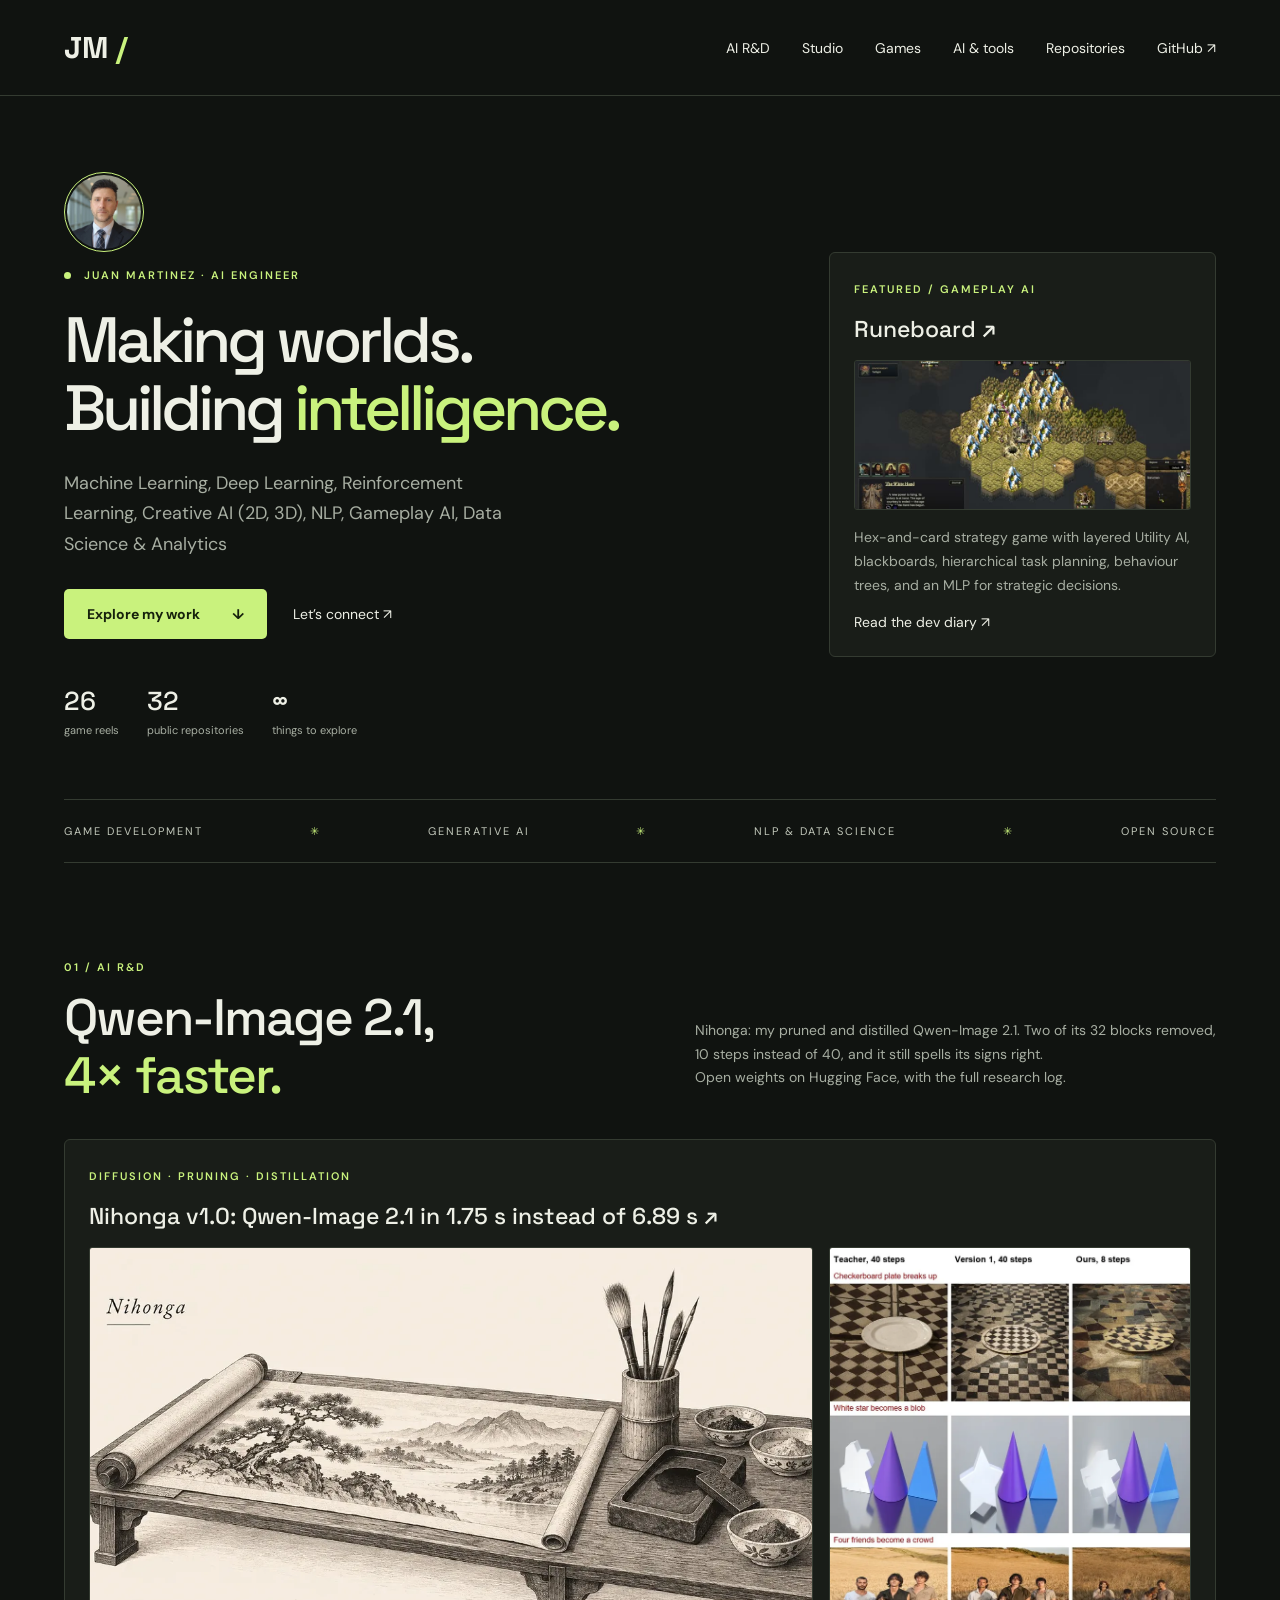
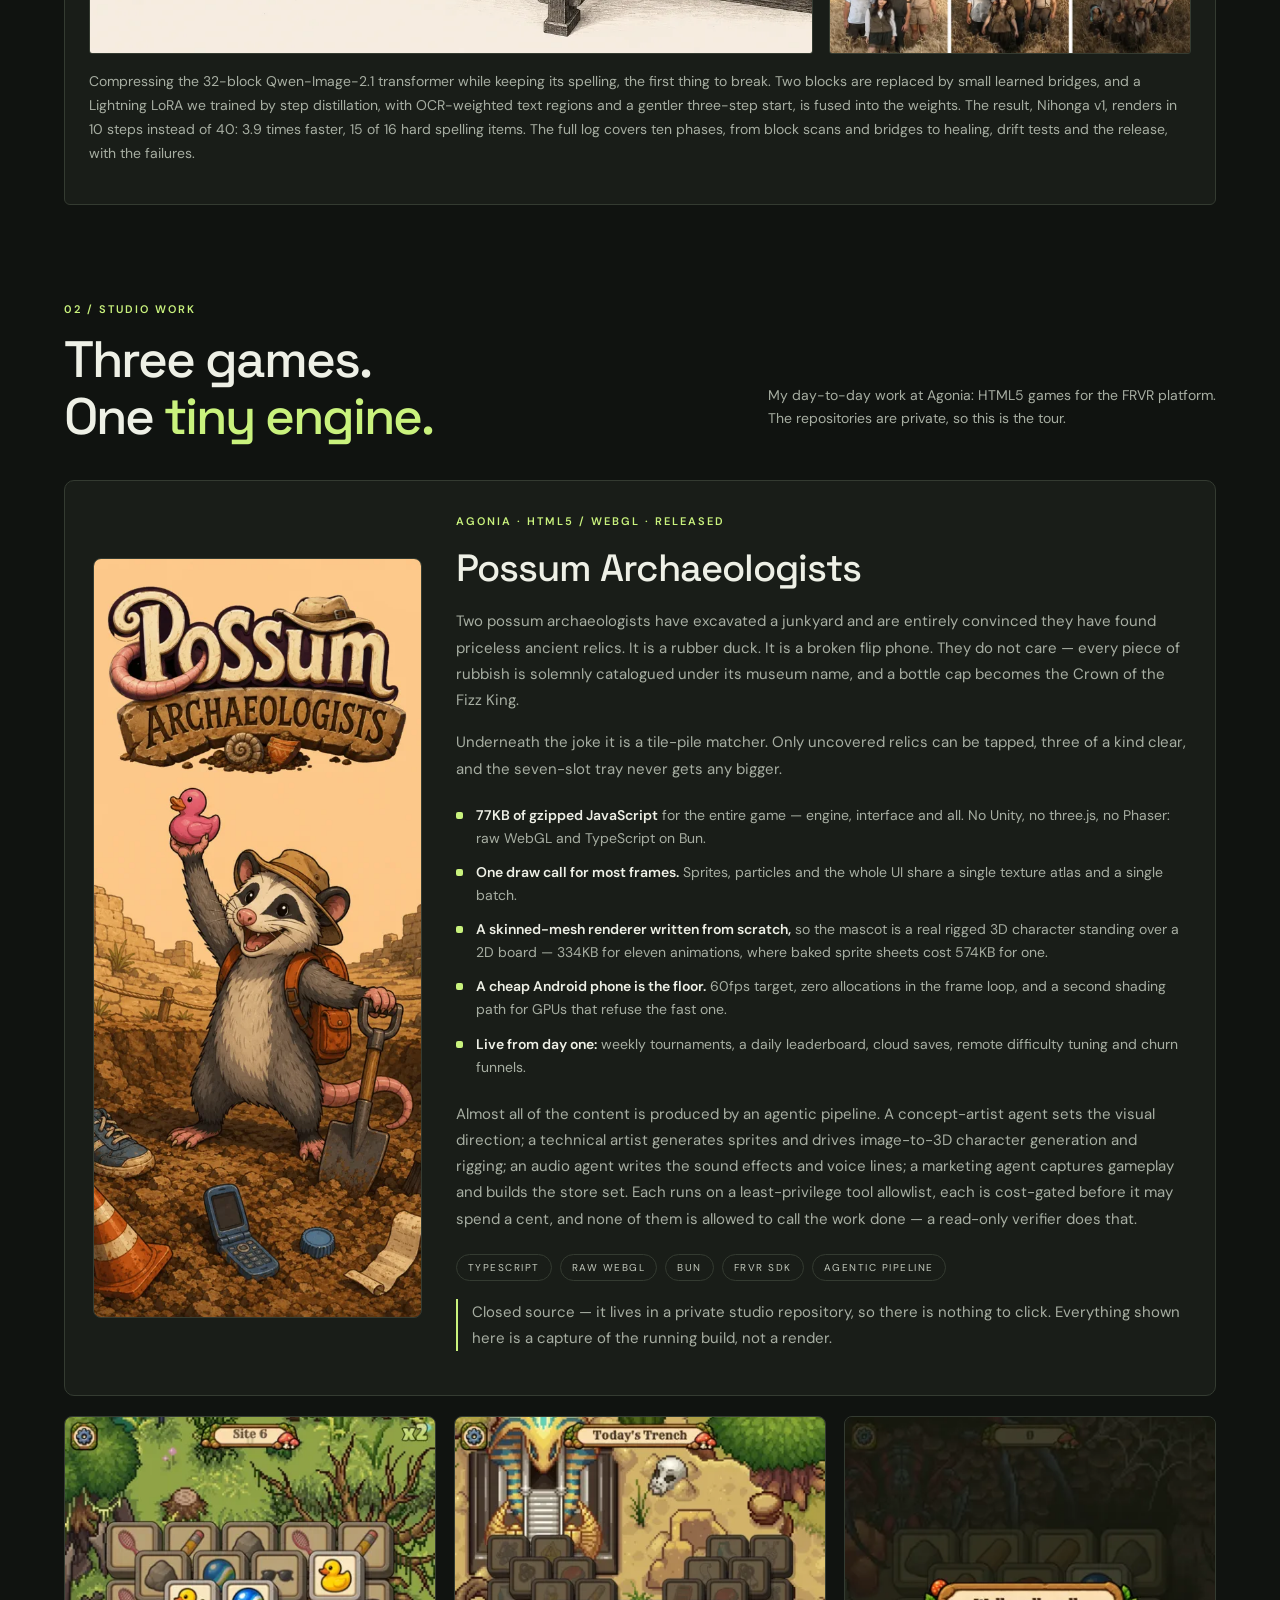
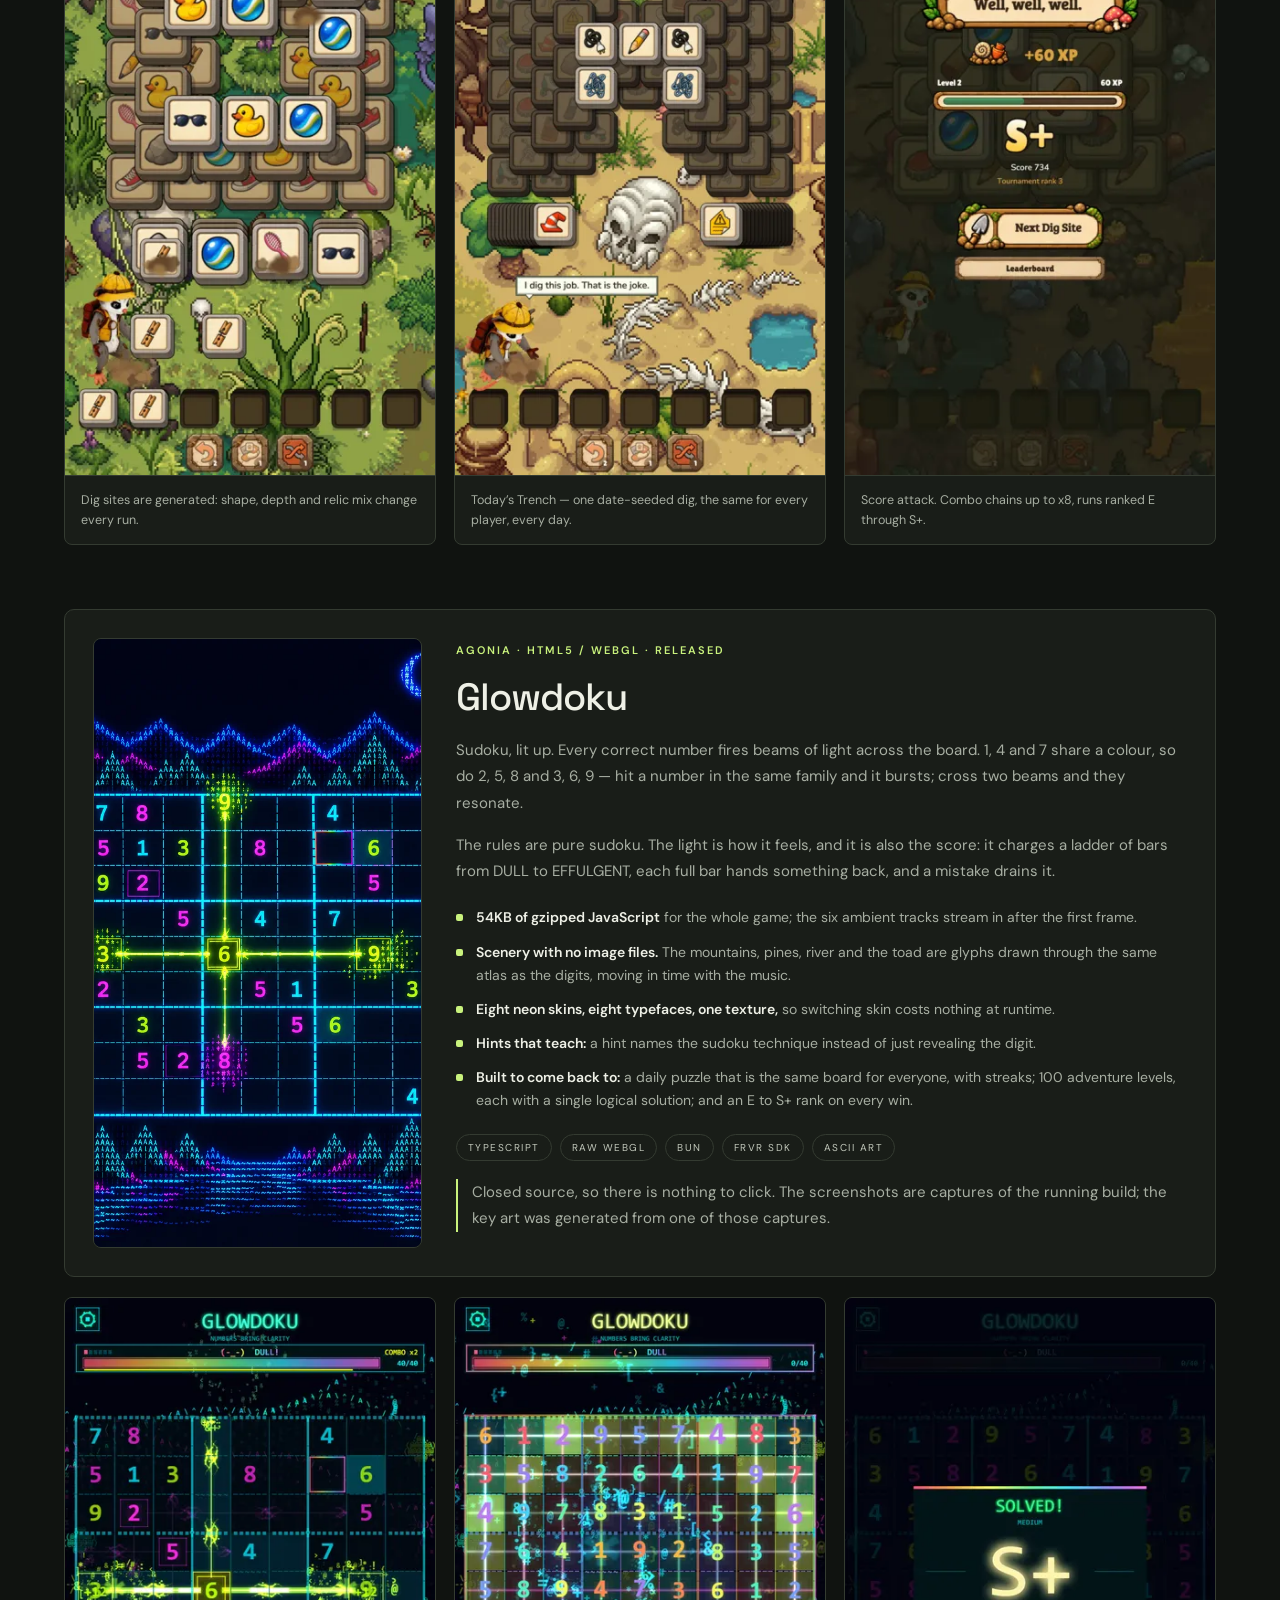
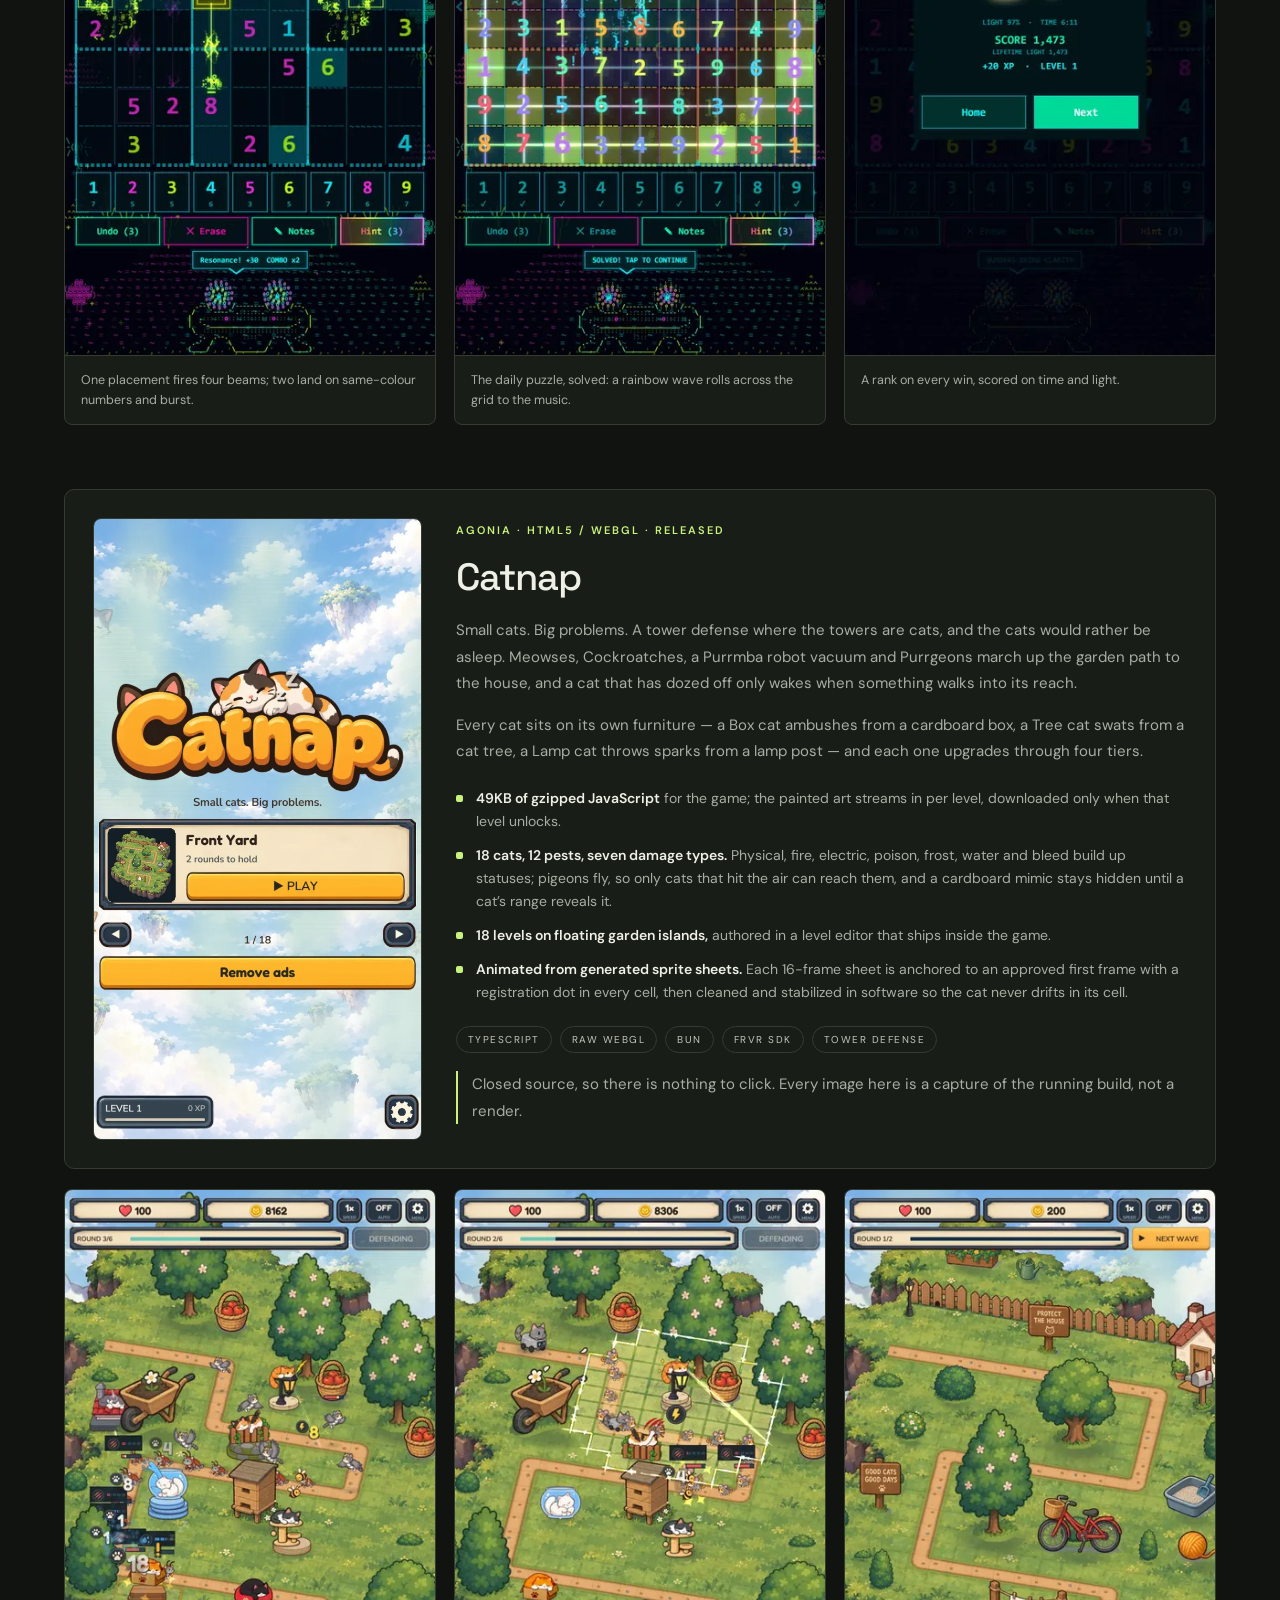
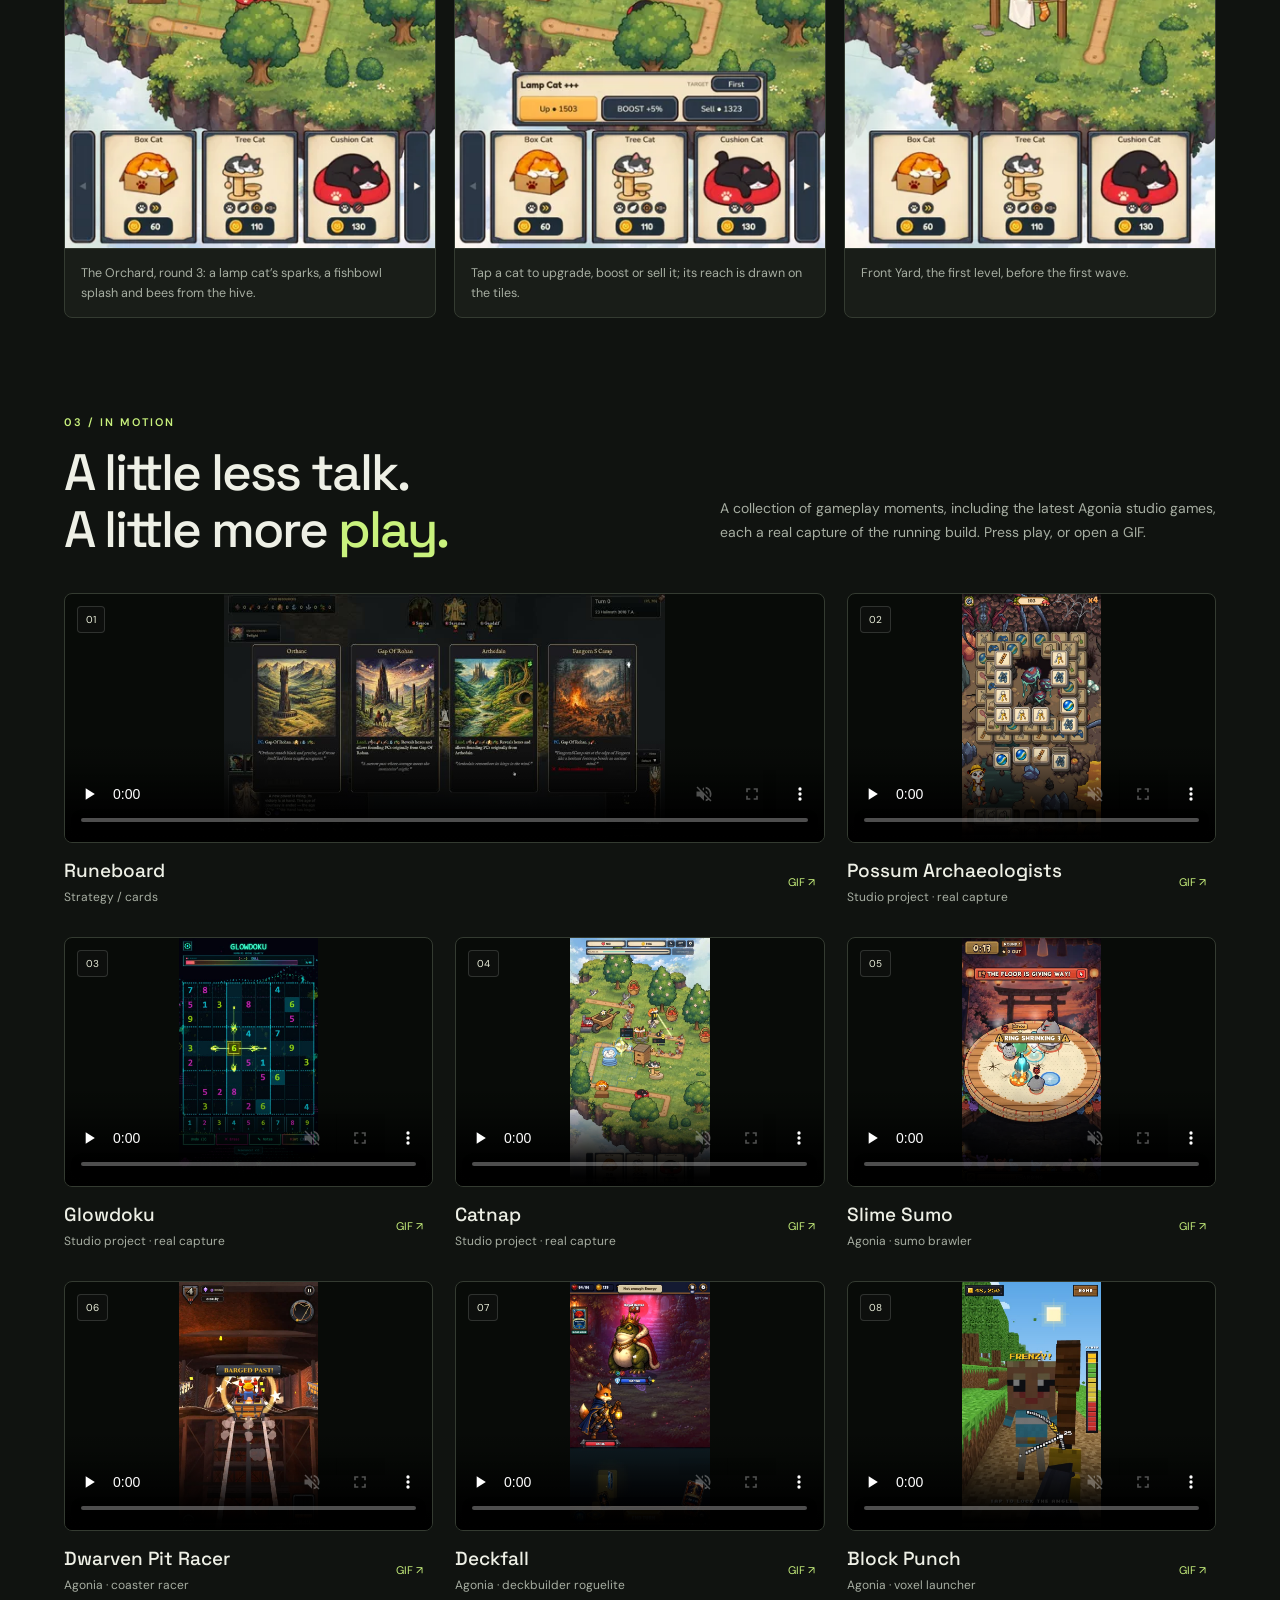
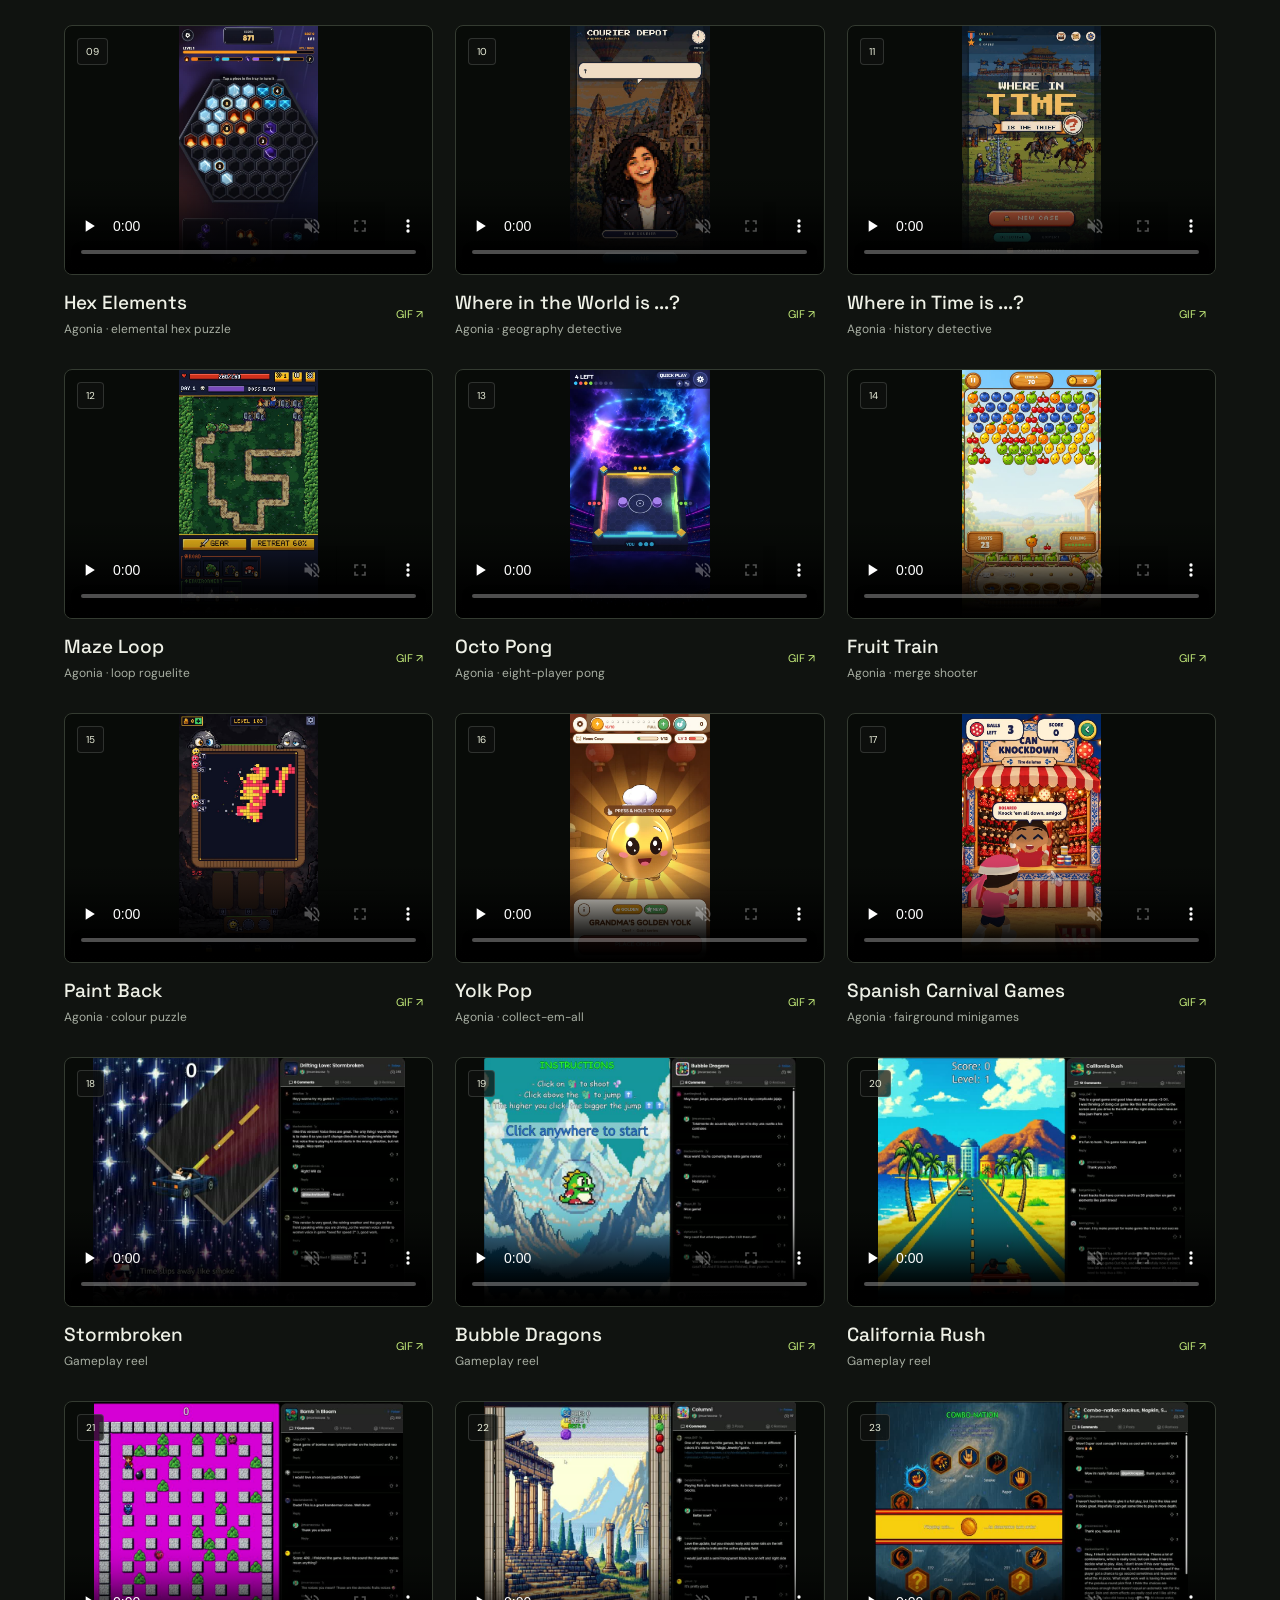
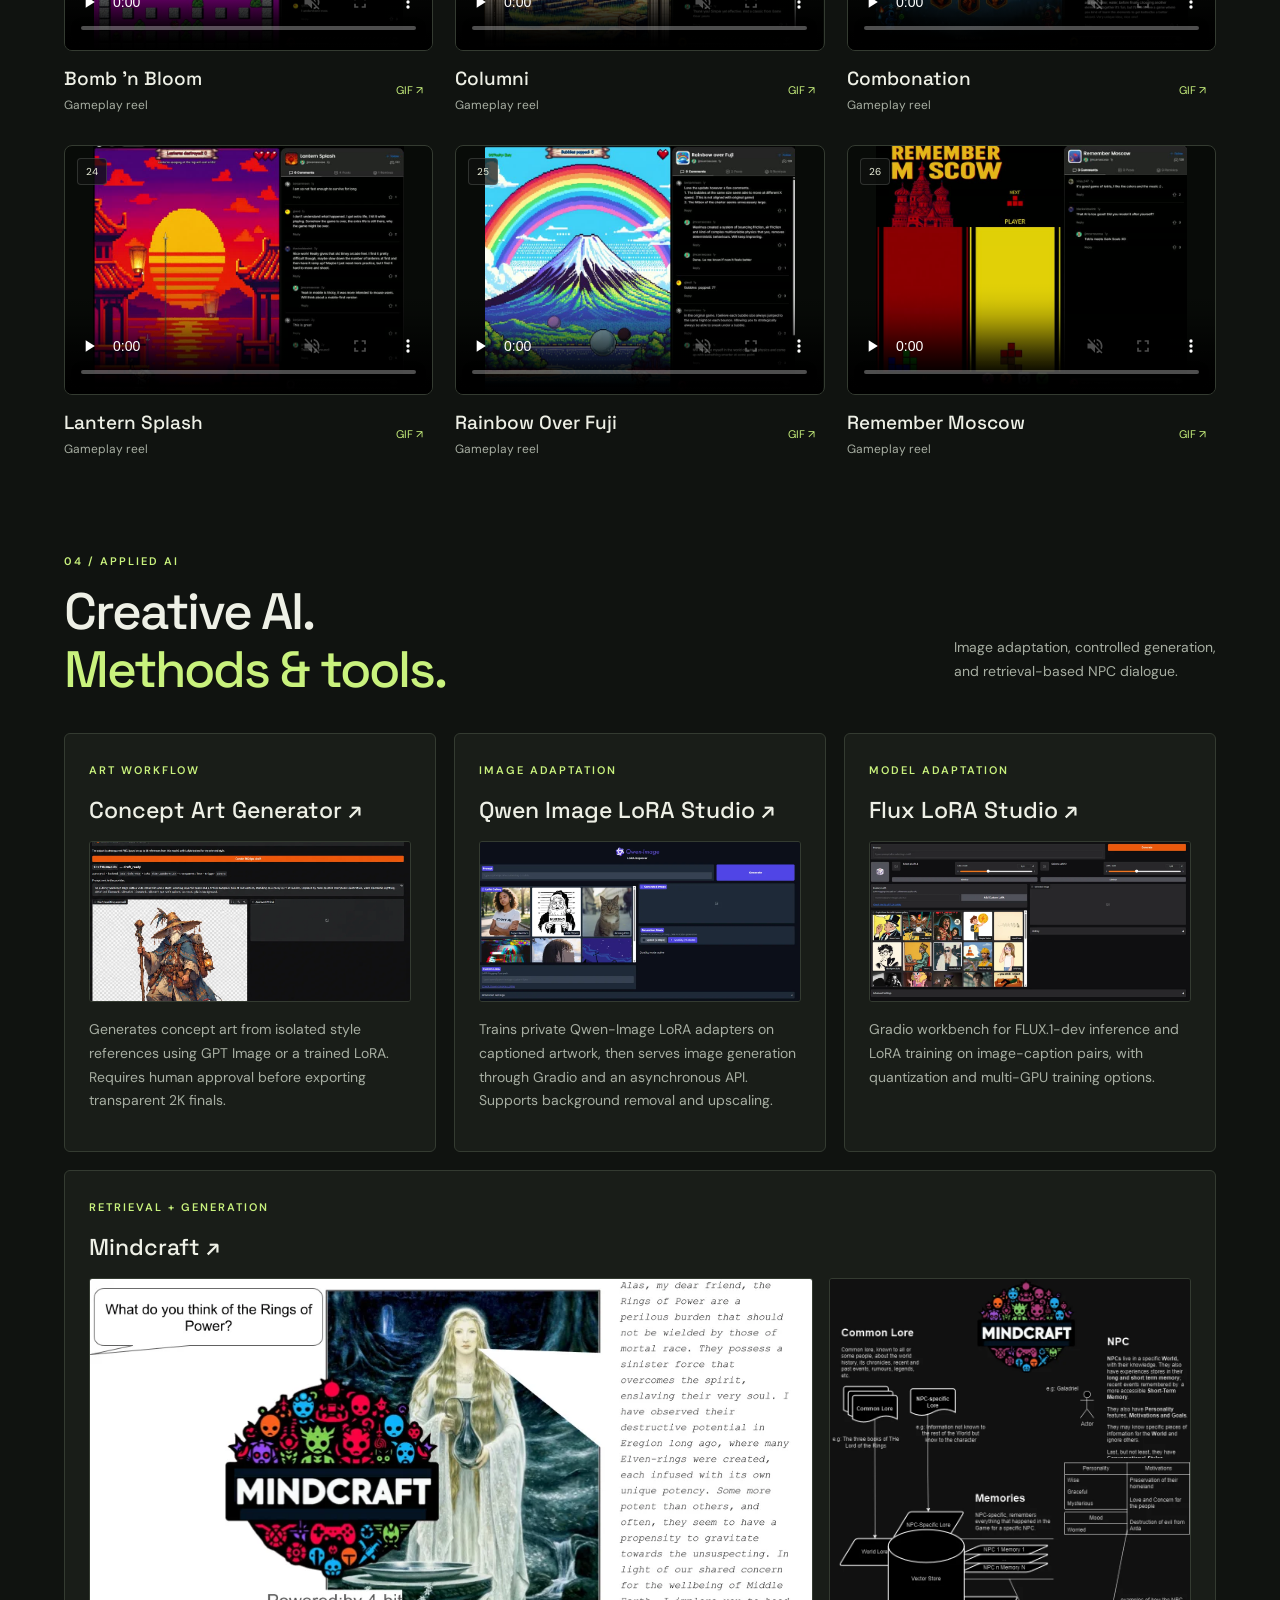
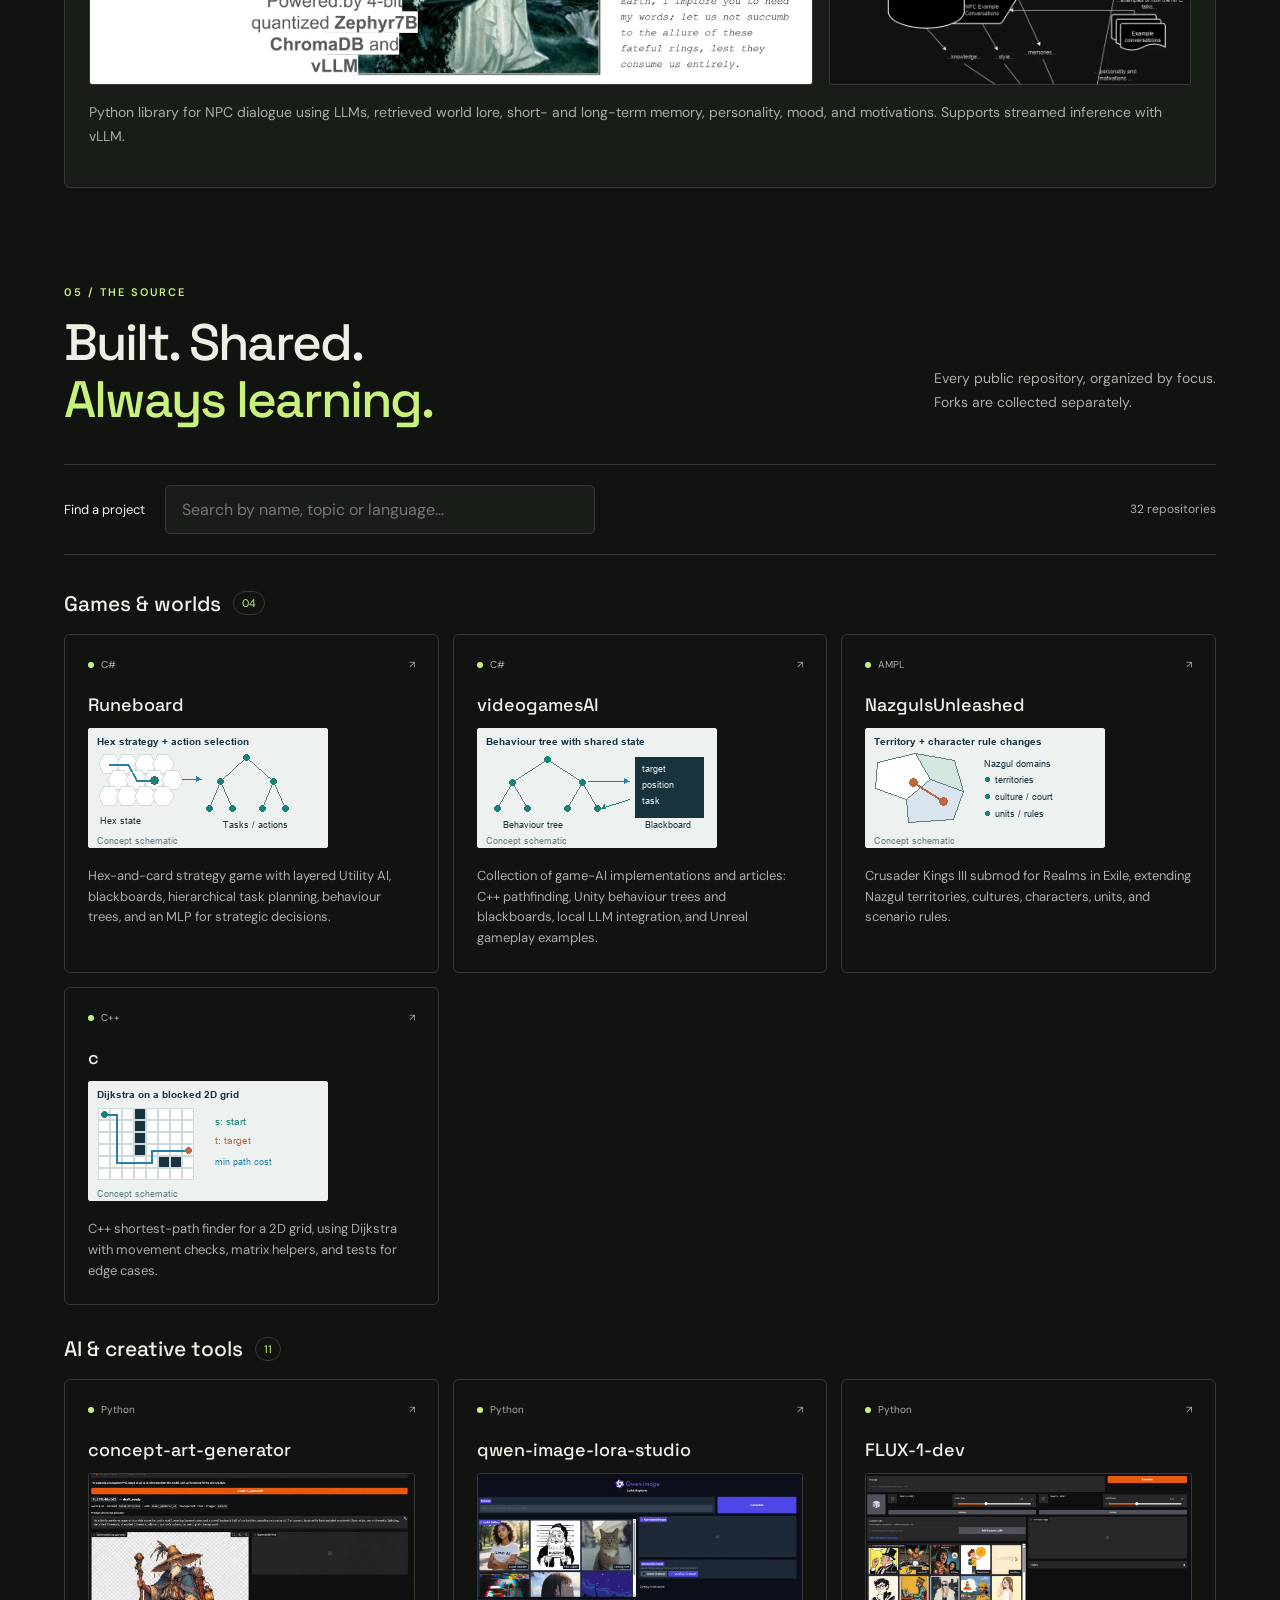
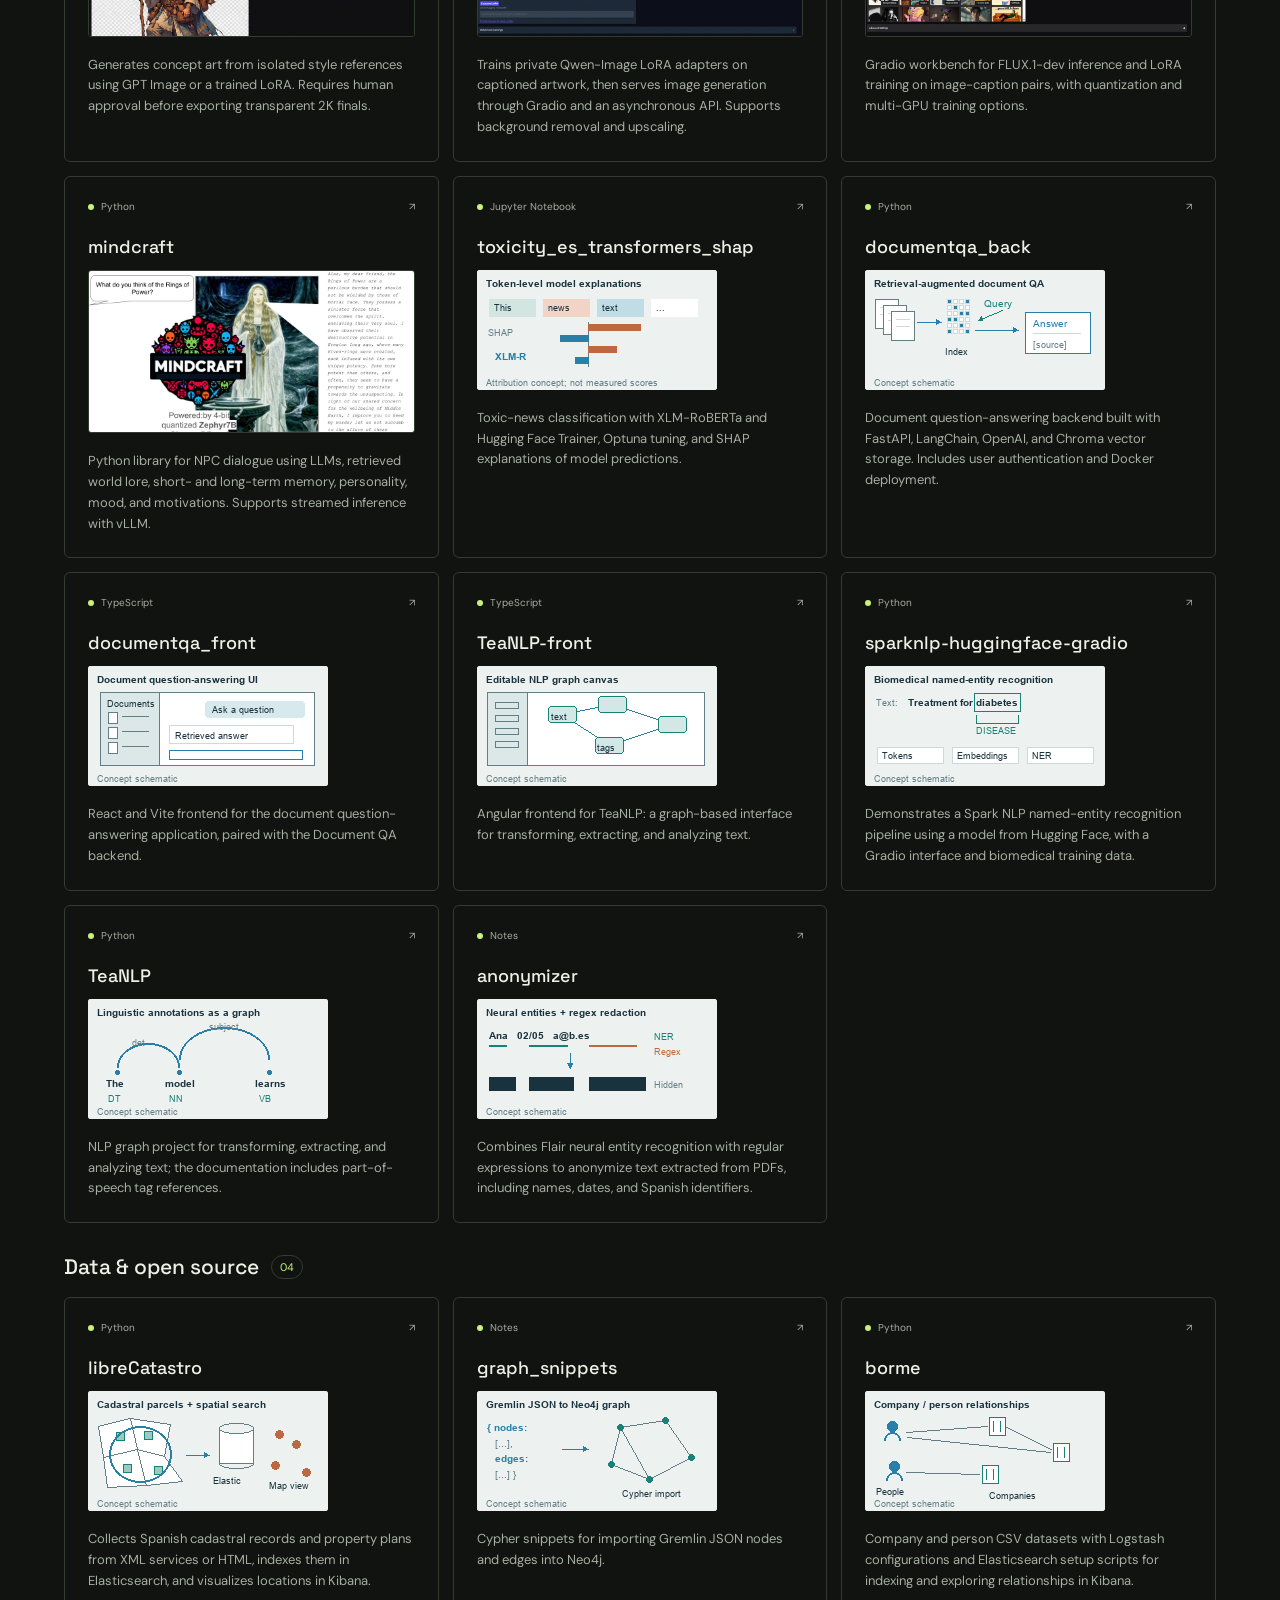
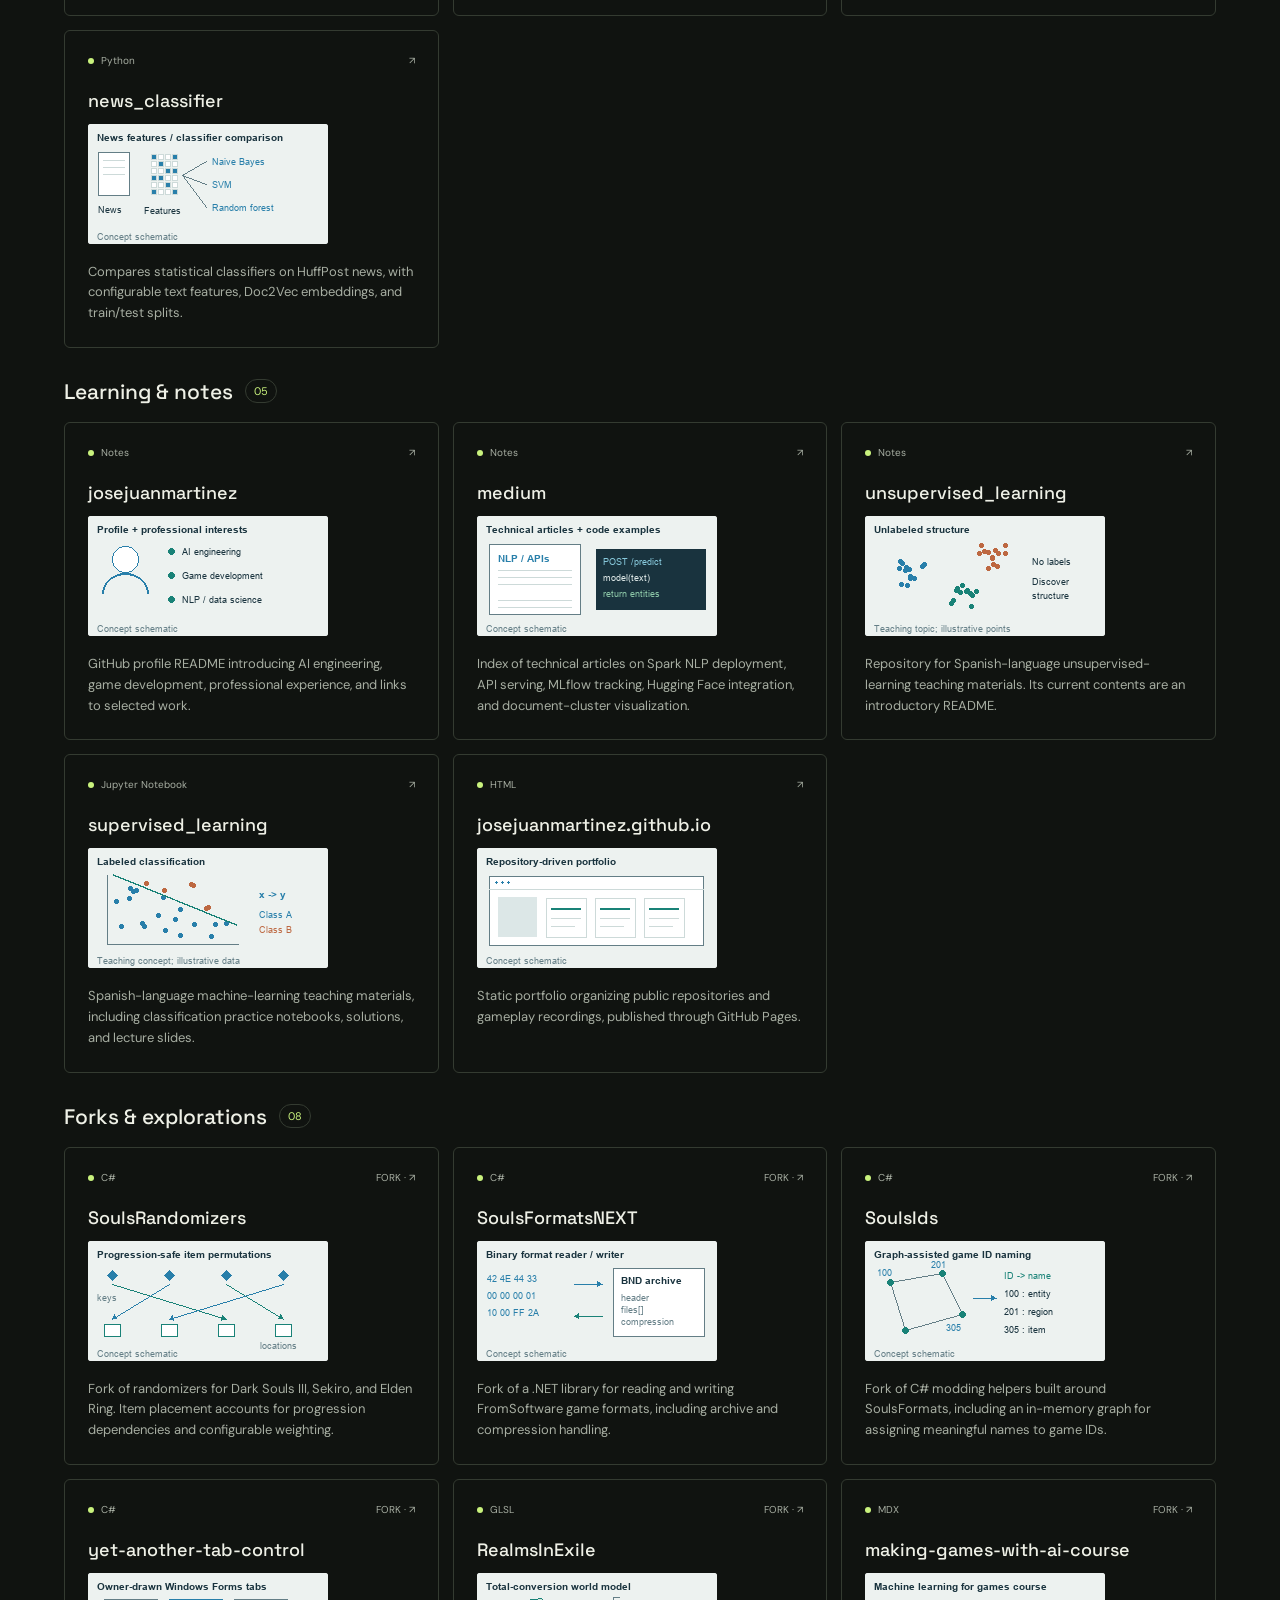
==== commit 87227208: "IN MOTION: add thirteen Agonia studio game reels Real gameplay cut from each package's store video (" ====
--- a/index.html
+++ b/index.html
@@ -1 +1 @@
-<!doctype html><html lang="en"><head><meta charset="utf-8"><meta name="viewport" content="width=device-width,initial-scale=1"><title>Juan Martinez — Games, AI & Creative Tools</title><meta name="description" content="Explore Juan Martinez’s games, AI tools, NLP experiments and open-source projects. Gameplay reels and the complete public repository collection."><meta property="og:title" content="Juan Martinez — Games, AI & Creative Tools"><meta property="og:description" content="Playable ideas. Intelligent systems. A collection of games and open-source experiments."><meta property="og:type" content="website"><meta property="og:url" content="https://josejuanmartinez.github.io/"><meta name="theme-color" content="#101310"><link rel="stylesheet" href="style.css?v=0b2bd295c8f8"></head><body><a class="skip" href="#main">Skip to content</a><header><a class="wordmark" href="#">JM<span> / </span></a><nav aria-label="Main navigation"><a href="#research">AI R&D</a><a href="#studio">Studio</a><a href="#games">Games</a><a href="#ai">AI & tools</a><a href="#repositories">Repositories</a><a href="https://github.com/josejuanmartinez">GitHub ↗</a></nav></header><main id="main"><section class="hero"><div class="hero-copy"><img class="hero-portrait" src="assets/juan.jpg" alt="Juan Martinez" width="80" height="80" style="width:80px;height:80px;max-width:80px;object-fit:cover;border-radius:50%" fetchpriority="high"><p class="eyebrow"><span class="dot"></span> JUAN MARTINEZ · AI ENGINEER</p><h1>Making worlds.<br>Building <em>intelligence.</em></h1><p class="intro">Machine Learning, Deep Learning, Reinforcement Learning, Creative AI (2D, 3D), NLP, Gameplay AI, Data Science &amp; Analytics</p><div class="hero-links"><a class="button" href="#games">Explore my work <span>↓</span></a><a class="text-link" href="https://www.linkedin.com/in/jjmcarrascosa/">Let’s connect ↗</a></div><div class="stats"><span><strong>13</strong> game reels</span><span><strong>32</strong> public repositories</span><span><strong>∞</strong> things to explore</span></div></div><a class="hero-project" href="https://josejuanmartinez.github.io/Runeboard/"><span class="eyebrow">FEATURED / GAMEPLAY AI</span><h3>Runeboard &#8599;</h3><img class="project-shot" src="assets/runeboard-featured.jpg" alt="A Runeboard campaign in progress: Orthanc and the mountains of Isengard on the hex map, with the leader journal open" width="800" height="375" style="width:100%;height:150px;max-width:100%;object-fit:cover" loading="lazy"><p>Hex-and-card strategy game with layered Utility AI, blackboards, hierarchical task planning, behaviour trees, and an MLP for strategic decisions.</p><span class="text-link">Read the dev diary &#8599;</span></a></section><div class="ticker" aria-label="Areas of work">GAME DEVELOPMENT <span>✳</span> GENERATIVE AI <span>✳</span> NLP & DATA SCIENCE <span>✳</span> OPEN SOURCE</div><section id="research"><div class="section-heading"><div><p class="eyebrow">01 / AI R&amp;D</p><h2>Qwen-Image 2.1,<br><em>4&times; faster.</em></h2></div><p>Nihonga: my pruned and distilled Qwen-Image 2.1. Two of its 32 blocks removed,<br>10 steps instead of 40, and it still spells its signs right.<br>Open weights on Hugging Face, with the full research log.</p></div><div class="method-grid"><a class="method-card method-card--wide" href="research/nihonga/"><span class="eyebrow">DIFFUSION · PRUNING · DISTILLATION</span><h3>Nihonga v1.0: Qwen-Image 2.1 in 1.75 s instead of 6.89 s &#8599;</h3><div class="shot-pair"><img class="project-shot" src="assets/nihonga-research.webp" alt="Engraving of a Japanese painter&amp;#8217;s worktable with an unfurled pine-and-mountain landscape, under the word Nihonga" width="1200" height="600" loading="lazy"><span class="shot-fill"><img class="project-shot" src="assets/nihonga-structure.webp" alt="Five hard prompts side by side: the original model at 40 steps, the pruned model at 40 steps and the 8-step student, which merges four friends into a crowd and loses an alarm clock" width="760" height="1437" loading="lazy"></span></div><p>Compressing the 32-block Qwen-Image-2.1 transformer while keeping its spelling, the first thing to break. Two blocks are replaced by small learned bridges, and a Lightning LoRA we trained by step distillation, with OCR-weighted text regions and a gentler three-step start, is fused into the weights. The result, Nihonga v1, renders in 10 steps instead of 40: 3.9 times faster, 15 of 16 hard spelling items. The full log covers ten phases, from block scans and bridges to healing, drift tests and the release, with the failures.</p></a></div></section><section id="studio"><div class="section-heading"><div><p class="eyebrow">02 / STUDIO WORK</p><h2>Three games.<br>One <em>tiny engine.</em></h2></div><p>My day-to-day work at Agonia: HTML5 games for the FRVR platform.<br>The repositories are private, so this is the tour.</p></div><article class="showcase"><img class="showcase-art" src="assets/possumarch-key.webp" alt="Possum Archaeologists key art: a possum in a safari hat holds up a rubber duck beside a shovel in an excavated junkyard" width="640" height="1138" loading="lazy"><div class="showcase-copy"><span class="eyebrow">AGONIA · HTML5 / WEBGL · RELEASED</span><h3>Possum Archaeologists</h3><p>Two possum archaeologists have excavated a junkyard and are entirely convinced they have found priceless ancient relics. It is a rubber duck. It is a broken flip phone. They do not care — every piece of rubbish is solemnly catalogued under its museum name, and a bottle cap becomes the Crown of the Fizz King.</p><p>Underneath the joke it is a tile-pile matcher. Only uncovered relics can be tapped, three of a kind clear, and the seven-slot tray never gets any bigger.</p><ul class="showcase-list"><li><strong>77KB of gzipped JavaScript</strong> for the entire game — engine, interface and all. No Unity, no three.js, no Phaser: raw WebGL and TypeScript on Bun.</li><li><strong>One draw call for most frames.</strong> Sprites, particles and the whole UI share a single texture atlas and a single batch.</li><li><strong>A skinned-mesh renderer written from scratch,</strong> so the mascot is a real rigged 3D character standing over a 2D board — 334KB for eleven animations, where baked sprite sheets cost 574KB for one.</li><li><strong>A cheap Android phone is the floor.</strong> 60fps target, zero allocations in the frame loop, and a second shading path for GPUs that refuse the fast one.</li><li><strong>Live from day one:</strong> weekly tournaments, a daily leaderboard, cloud saves, remote difficulty tuning and churn funnels.</li></ul><p>Almost all of the content is produced by an agentic pipeline. A concept-artist agent sets the visual direction; a technical artist generates sprites and drives image-to-3D character generation and rigging; an audio agent writes the sound effects and voice lines; a marketing agent captures gameplay and builds the store set. Each runs on a least-privilege tool allowlist, each is cost-gated before it may spend a cent, and none of them is allowed to call the work done — a read-only verifier does that.</p><div class="tag-row"><span>TYPESCRIPT</span><span>RAW WEBGL</span><span>BUN</span><span>FRVR SDK</span><span>AGENTIC PIPELINE</span></div><p class="showcase-note">Closed source — it lives in a private studio repository, so there is nothing to click. Everything shown here is a capture of the running build, not a render.</p></div></article><div class="shot-row"><figure class="shot"><img src="assets/possumarch-board.webp" alt="Dig sites are generated: shape, depth and relic mix change every run." width="405" height="720" loading="lazy"><figcaption>Dig sites are generated: shape, depth and relic mix change every run.</figcaption></figure><figure class="shot"><img src="assets/possumarch-trench.webp" alt="Today’s Trench — one date-seeded dig, the same for every player, every day." width="405" height="720" loading="lazy"><figcaption>Today’s Trench — one date-seeded dig, the same for every player, every day.</figcaption></figure><figure class="shot"><img src="assets/possumarch-win.webp" alt="Score attack. Combo chains up to x8, runs ranked E through S+." width="405" height="720" loading="lazy"><figcaption>Score attack. Combo chains up to x8, runs ranked E through S+.</figcaption></figure></div><article class="showcase"><img class="showcase-art" src="assets/glowdoku-key.webp" alt="Glowdoku key art: a neon sudoku board under ASCII mountains, one placed digit firing four beams of light across its row and column" width="640" height="960" loading="lazy"><div class="showcase-copy"><span class="eyebrow">AGONIA · HTML5 / WEBGL · RELEASED</span><h3>Glowdoku</h3><p>Sudoku, lit up. Every correct number fires beams of light across the board. 1, 4 and 7 share a colour, so do 2, 5, 8 and 3, 6, 9 — hit a number in the same family and it bursts; cross two beams and they resonate.</p><p>The rules are pure sudoku. The light is how it feels, and it is also the score: it charges a ladder of bars from DULL to EFFULGENT, each full bar hands something back, and a mistake drains it.</p><ul class="showcase-list"><li><strong>54KB of gzipped JavaScript</strong> for the whole game; the six ambient tracks stream in after the first frame.</li><li><strong>Scenery with no image files.</strong> The mountains, pines, river and the toad are glyphs drawn through the same atlas as the digits, moving in time with the music.</li><li><strong>Eight neon skins, eight typefaces, one texture,</strong> so switching skin costs nothing at runtime.</li><li><strong>Hints that teach:</strong> a hint names the sudoku technique instead of just revealing the digit.</li><li><strong>Built to come back to:</strong> a daily puzzle that is the same board for everyone, with streaks; 100 adventure levels, each with a single logical solution; and an E to S+ rank on every win.</li></ul><div class="tag-row"><span>TYPESCRIPT</span><span>RAW WEBGL</span><span>BUN</span><span>FRVR SDK</span><span>ASCII ART</span></div><p class="showcase-note">Closed source, so there is nothing to click. The screenshots are captures of the running build; the key art was generated from one of those captures.</p></div></article><div class="shot-row"><figure class="shot"><img src="assets/glowdoku-beams.webp" alt="One placement fires four beams; two land on same-colour numbers and burst." width="405" height="720" loading="lazy"><figcaption>One placement fires four beams; two land on same-colour numbers and burst.</figcaption></figure><figure class="shot"><img src="assets/glowdoku-daily.webp" alt="The daily puzzle, solved: a rainbow wave rolls across the grid to the music." width="405" height="720" loading="lazy"><figcaption>The daily puzzle, solved: a rainbow wave rolls across the grid to the music.</figcaption></figure><figure class="shot"><img src="assets/glowdoku-win.webp" alt="A rank on every win, scored on time and light." width="405" height="720" loading="lazy"><figcaption>A rank on every win, scored on time and light.</figcaption></figure></div><article class="showcase"><img class="showcase-art" src="assets/catnap-key.webp" alt="Catnap title screen: the Catnap logo with a sleeping calico on top, over a sky of floating islands" width="640" height="1138" loading="lazy"><div class="showcase-copy"><span class="eyebrow">AGONIA · HTML5 / WEBGL · RELEASED</span><h3>Catnap</h3><p>Small cats. Big problems. A tower defense where the towers are cats, and the cats would rather be asleep. Meowses, Cockroatches, a Purrmba robot vacuum and Purrgeons march up the garden path to the house, and a cat that has dozed off only wakes when something walks into its reach.</p><p>Every cat sits on its own furniture — a Box cat ambushes from a cardboard box, a Tree cat swats from a cat tree, a Lamp cat throws sparks from a lamp post — and each one upgrades through four tiers.</p><ul class="showcase-list"><li><strong>49KB of gzipped JavaScript</strong> for the game; the painted art streams in per level, downloaded only when that level unlocks.</li><li><strong>18 cats, 12 pests, seven damage types.</strong> Physical, fire, electric, poison, frost, water and bleed build up statuses; pigeons fly, so only cats that hit the air can reach them, and a cardboard mimic stays hidden until a cat’s range reveals it.</li><li><strong>18 levels on floating garden islands,</strong> authored in a level editor that ships inside the game.</li><li><strong>Animated from generated sprite sheets.</strong> Each 16-frame sheet is anchored to an approved first frame with a registration dot in every cell, then cleaned and stabilized in software so the cat never drifts in its cell.</li></ul><div class="tag-row"><span>TYPESCRIPT</span><span>RAW WEBGL</span><span>BUN</span><span>FRVR SDK</span><span>TOWER DEFENSE</span></div><p class="showcase-note">Closed source, so there is nothing to click. Every image here is a capture of the running build, not a render.</p></div></article><div class="shot-row"><figure class="shot"><img src="assets/catnap-orchard.webp" alt="The Orchard, round 3: a lamp cat’s sparks, a fishbowl splash and bees from the hive." width="405" height="720" loading="lazy"><figcaption>The Orchard, round 3: a lamp cat’s sparks, a fishbowl splash and bees from the hive.</figcaption></figure><figure class="shot"><img src="assets/catnap-upgrade.webp" alt="Tap a cat to upgrade, boost or sell it; its reach is drawn on the tiles." width="405" height="720" loading="lazy"><figcaption>Tap a cat to upgrade, boost or sell it; its reach is drawn on the tiles.</figcaption></figure><figure class="shot"><img src="assets/catnap-yard.webp" alt="Front Yard, the first level, before the first wave." width="405" height="720" loading="lazy"><figcaption>Front Yard, the first level, before the first wave.</figcaption></figure></div></section><section id="games"><div class="section-heading"><div><p class="eyebrow">03 / IN MOTION</p><h2>A little less talk.<br>A little more <em>play.</em></h2></div><p>A collection of gameplay moments.<br>Press play to explore each game, or open a GIF.</p></div><div class="game-grid"><article class="game-card"><div class="game-media"><video controls muted loop playsinline preload="none" poster="assets/runeboard.jpg" aria-label="Runeboard gameplay"><source src="assets/runeboard.mp4" type="video/mp4"></video><span class="game-number">01</span></div><div class="game-caption"><div><h3>Runeboard</h3><p>Strategy / cards</p></div><a href="assets/runeboard.gif" aria-label="Open Runeboard animated GIF">GIF ↗</a></div></article><article class="game-card"><div class="game-media"><video controls muted loop playsinline preload="none" poster="assets/possum_archaeologists.jpg" aria-label="Possum Archaeologists gameplay"><source src="assets/possum_archaeologists.mp4" type="video/mp4"></video><span class="game-number">02</span></div><div class="game-caption"><div><h3>Possum Archaeologists</h3><p>Studio project · real capture</p></div><a href="assets/possum_archaeologists.gif" aria-label="Open Possum Archaeologists animated GIF">GIF ↗</a></div></article><article class="game-card"><div class="game-media"><video controls muted loop playsinline preload="none" poster="assets/glowdoku.jpg" aria-label="Glowdoku gameplay"><source src="assets/glowdoku.mp4" type="video/mp4"></video><span class="game-number">03</span></div><div class="game-caption"><div><h3>Glowdoku</h3><p>Studio project · real capture</p></div><a href="assets/glowdoku.gif" aria-label="Open Glowdoku animated GIF">GIF ↗</a></div></article><article class="game-card"><div class="game-media"><video controls muted loop playsinline preload="none" poster="assets/catnap.jpg" aria-label="Catnap gameplay"><source src="assets/catnap.mp4" type="video/mp4"></video><span class="game-number">04</span></div><div class="game-caption"><div><h3>Catnap</h3><p>Studio project · real capture</p></div><a href="assets/catnap.gif" aria-label="Open Catnap animated GIF">GIF ↗</a></div></article><article class="game-card"><div class="game-media"><video controls muted loop playsinline preload="none" poster="assets/stormbroken.jpg" aria-label="Stormbroken gameplay"><source src="assets/stormbroken.mp4" type="video/mp4"></video><span class="game-number">05</span></div><div class="game-caption"><div><h3>Stormbroken</h3><p>Gameplay reel</p></div><a href="assets/stormbroken.gif" aria-label="Open Stormbroken animated GIF">GIF ↗</a></div></article><article class="game-card"><div class="game-media"><video controls muted loop playsinline preload="none" poster="assets/bubble_dragons.jpg" aria-label="Bubble Dragons gameplay"><source src="assets/bubble_dragons.mp4" type="video/mp4"></video><span class="game-number">06</span></div><div class="game-caption"><div><h3>Bubble Dragons</h3><p>Gameplay reel</p></div><a href="assets/bubble_dragons.gif" aria-label="Open Bubble Dragons animated GIF">GIF ↗</a></div></article><article class="game-card"><div class="game-media"><video controls muted loop playsinline preload="none" poster="assets/california_rush.jpg" aria-label="California Rush gameplay"><source src="assets/california_rush.mp4" type="video/mp4"></video><span class="game-number">07</span></div><div class="game-caption"><div><h3>California Rush</h3><p>Gameplay reel</p></div><a href="assets/california_rush.gif" aria-label="Open California Rush animated GIF">GIF ↗</a></div></article><article class="game-card"><div class="game-media"><video controls muted loop playsinline preload="none" poster="assets/bombnbloom.jpg" aria-label="Bomb ’n Bloom gameplay"><source src="assets/bombnbloom.mp4" type="video/mp4"></video><span class="game-number">08</span></div><div class="game-caption"><div><h3>Bomb ’n Bloom</h3><p>Gameplay reel</p></div><a href="assets/bombnbloom.gif" aria-label="Open Bomb ’n Bloom animated GIF">GIF ↗</a></div></article><article class="game-card"><div class="game-media"><video controls muted loop playsinline preload="none" poster="assets/columni.jpg" aria-label="Columni gameplay"><source src="assets/columni.mp4" type="video/mp4"></video><span class="game-number">09</span></div><div class="game-caption"><div><h3>Columni</h3><p>Gameplay reel</p></div><a href="assets/columni.gif" aria-label="Open Columni animated GIF">GIF ↗</a></div></article><article class="game-card"><div class="game-media"><video controls muted loop playsinline preload="none" poster="assets/combonation.jpg" aria-label="Combonation gameplay"><source src="assets/combonation.mp4" type="video/mp4"></video><span class="game-number">10</span></div><div class="game-caption"><div><h3>Combonation</h3><p>Gameplay reel</p></div><a href="assets/combonation.gif" aria-label="Open Combonation animated GIF">GIF ↗</a></div></article><article class="game-card"><div class="game-media"><video controls muted loop playsinline preload="none" poster="assets/lantern_splash.jpg" aria-label="Lantern Splash gameplay"><source src="assets/lantern_splash.mp4" type="video/mp4"></video><span class="game-number">11</span></div><div class="game-caption"><div><h3>Lantern Splash</h3><p>Gameplay reel</p></div><a href="assets/lantern_splash.gif" aria-label="Open Lantern Splash animated GIF">GIF ↗</a></div></article><article class="game-card"><div class="game-media"><video controls muted loop playsinline preload="none" poster="assets/rainbow_over_fuji.jpg" aria-label="Rainbow Over Fuji gameplay"><source src="assets/rainbow_over_fuji.mp4" type="video/mp4"></video><span class="game-number">12</span></div><div class="game-caption"><div><h3>Rainbow Over Fuji</h3><p>Gameplay reel</p></div><a href="assets/rainbow_over_fuji.gif" aria-label="Open Rainbow Over Fuji animated GIF">GIF ↗</a></div></article><article class="game-card"><div class="game-media"><video controls muted loop playsinline preload="none" poster="assets/remember_moscow.jpg" aria-label="Remember Moscow gameplay"><source src="assets/remember_moscow.mp4" type="video/mp4"></video><span class="game-number">13</span></div><div class="game-caption"><div><h3>Remember Moscow</h3><p>Gameplay reel</p></div><a href="assets/remember_moscow.gif" aria-label="Open Remember Moscow animated GIF">GIF ↗</a></div></article></div></section><section id="ai"><div class="section-heading"><div><p class="eyebrow">04 / APPLIED AI</p><h2>Creative AI.<br><em>Methods &amp; tools.</em></h2></div><p>Image adaptation, controlled generation,<br>and retrieval-based NPC dialogue.</p></div><div class="method-grid"><a class="method-card" href="https://github.com/josejuanmartinez/concept-art-generator"><span class="eyebrow">ART WORKFLOW</span><h3>Concept Art Generator &#8599;</h3><img class="project-shot shot-center" src="assets/concept-art-generator.webp" alt="Concept Art Generator: an elderly wanderer mage draft awaits human approval before the transparent 2K final is unlocked" width="1200" height="1200" loading="lazy"><p>Generates concept art from isolated style references using GPT Image or a trained LoRA. Requires human approval before exporting transparent 2K finals.</p></a><a class="method-card" href="https://github.com/josejuanmartinez/qwen-image-lora-studio"><span class="eyebrow">IMAGE ADAPTATION</span><h3>Qwen Image LoRA Studio &#8599;</h3><img class="project-shot" src="assets/qwen-lora-studio.webp" alt="Qwen-Image LoRA Explorer: prompt box, LoRA gallery, custom LoRA path, speed/quality mode and the generated image panel" width="1200" height="575" loading="lazy"><p>Trains private Qwen-Image LoRA adapters on captioned artwork, then serves image generation through Gradio and an asynchronous API. Supports background removal and upscaling.</p></a><a class="method-card" href="https://github.com/josejuanmartinez/FLUX-1-dev"><span class="eyebrow">MODEL ADAPTATION</span><h3>Flux LoRA Studio &#8599;</h3><img class="project-shot" src="assets/flux-lora-studio.webp" alt="Flux LoRA Studio: two LoRA slots with scale sliders, a custom LoRA field, the LoRA Explorer gallery and the generated image panel" width="1200" height="586" loading="lazy"><p>Gradio workbench for FLUX.1-dev inference and LoRA training on image-caption pairs, with quantization and multi-GPU training options.</p></a><a class="method-card method-card--wide" href="https://github.com/josejuanmartinez/mindcraft"><span class="eyebrow">RETRIEVAL + GENERATION</span><h3>Mindcraft &#8599;</h3><div class="shot-pair"><img class="project-shot" src="assets/mindcraft-galadriel.webp" alt="Galadriel answers “What do you think of the Rings of Power?” in character, powered by 4-bit quantized Zephyr 7B, ChromaDB and vLLM" width="960" height="540" loading="lazy"><span class="shot-fill"><img class="project-shot" src="assets/mindcraft-architecture.webp" alt="Mindcraft architecture: world lore, NPC-specific lore, memories and example conversations flow from a vector store into the prompt; player feedback feeds supervised finetuning" width="806" height="1315" loading="lazy"></span></div><p>Python library for NPC dialogue using LLMs, retrieved world lore, short- and long-term memory, personality, mood, and motivations. Supports streamed inference with vLLM.</p></a></div></section><section id="repositories"><div class="section-heading"><div><p class="eyebrow">05 / THE SOURCE</p><h2>Built. Shared.<br><em>Always learning.</em></h2></div><p>Every public repository, organized by focus.<br>Forks are collected separately.</p></div><div class="search-bar"><label for="search">Find a project</label><input type="search" id="search" placeholder="Search by name, topic or language…"><span id="result-count" role="status" aria-live="polite">32 repositories</span></div><section class="repo-section"><div class="section-title"><h3>Games & worlds</h3><span>04</span></div><div class="repo-grid"><a class="repo-card" href="https://github.com/josejuanmartinez/Runeboard" data-search="Runeboard Hex-and-card strategy game with layered Utility AI, blackboards, hierarchical task planning, behaviour trees, and an MLP for strategic decisions. C#"><div class="repo-top"><span class="language">C#</span><span>↗</span></div><h4>Runeboard</h4><img class="project-diagram" src="assets/figures/Runeboard.png" alt="A route on a hex map is paired with hierarchical task decomposition into possible game actions." loading="lazy" width="240" height="120" style="width:240px;height:120px;max-width:100%;object-fit:contain"><p>Hex-and-card strategy game with layered Utility AI, blackboards, hierarchical task planning, behaviour trees, and an MLP for strategic decisions.</p></a><a class="repo-card" href="https://github.com/josejuanmartinez/videogamesAI" data-search="videogamesAI Collection of game-AI implementations and articles: C++ pathfinding, Unity behaviour trees and blackboards, local LLM integration, and Unreal gameplay examples. C#"><div class="repo-top"><span class="language">C#</span><span>↗</span></div><h4>videogamesAI</h4><img class="project-diagram" src="assets/figures/videogamesAI.png" alt="A branching behaviour tree reads from and writes to a blackboard of shared game state." loading="lazy" width="240" height="120" style="width:240px;height:120px;max-width:100%;object-fit:contain"><p>Collection of game-AI implementations and articles: C++ pathfinding, Unity behaviour trees and blackboards, local LLM integration, and Unreal gameplay examples.</p></a><a class="repo-card" href="https://github.com/josejuanmartinez/NazgulsUnleashed" data-search="NazgulsUnleashed Crusader Kings III submod for Realms in Exile, extending Nazgul territories, cultures, characters, units, and scenario rules. AMPL"><div class="repo-top"><span class="language">AMPL</span><span>↗</span></div><h4>NazgulsUnleashed</h4><img class="project-diagram" src="assets/figures/NazgulsUnleashed.png" alt="Adjacent territories and ruler locations accompany the submod’s documented culture, court, unit, and rule changes." loading="lazy" width="240" height="120" style="width:240px;height:120px;max-width:100%;object-fit:contain"><p>Crusader Kings III submod for Realms in Exile, extending Nazgul territories, cultures, characters, units, and scenario rules.</p></a><a class="repo-card" href="https://github.com/josejuanmartinez/c" data-search="c C++ shortest-path finder for a 2D grid, using Dijkstra with movement checks, matrix helpers, and tests for edge cases. C++"><div class="repo-top"><span class="language">C++</span><span>↗</span></div><h4>c</h4><img class="project-diagram" src="assets/figures/c.png" alt="A highlighted shortest route navigates around blocked cells in a two-dimensional grid." loading="lazy" width="240" height="120" style="width:240px;height:120px;max-width:100%;object-fit:contain"><p>C++ shortest-path finder for a 2D grid, using Dijkstra with movement checks, matrix helpers, and tests for edge cases.</p></a></div></section><section class="repo-section"><div class="section-title"><h3>AI & creative tools</h3><span>11</span></div><div class="repo-grid"><a class="repo-card" href="https://github.com/josejuanmartinez/concept-art-generator" data-search="concept-art-generator Generates concept art from isolated style references using GPT Image or a trained LoRA. Requires human approval before exporting transparent 2K finals. Python"><div class="repo-top"><span class="language">Python</span><span>↗</span></div><h4>concept-art-generator</h4><img class="project-shot shot-center" src="assets/concept-art-generator.webp" alt="Concept Art Generator: an elderly wanderer mage draft awaits human approval before the transparent 2K final is unlocked" width="1200" height="1200" loading="lazy"><p>Generates concept art from isolated style references using GPT Image or a trained LoRA. Requires human approval before exporting transparent 2K finals.</p></a><a class="repo-card" href="https://github.com/josejuanmartinez/qwen-image-lora-studio" data-search="qwen-image-lora-studio Trains private Qwen-Image LoRA adapters on captioned artwork, then serves image generation through Gradio and an asynchronous API. Supports background removal and upscaling. Python"><div class="repo-top"><span class="language">Python</span><span>↗</span></div><h4>qwen-image-lora-studio</h4><img class="project-shot" src="assets/qwen-lora-studio.webp" alt="Qwen-Image LoRA Explorer: prompt box, LoRA gallery, custom LoRA path, speed/quality mode and the generated image panel" width="1200" height="575" loading="lazy"><p>Trains private Qwen-Image LoRA adapters on captioned artwork, then serves image generation through Gradio and an asynchronous API. Supports background removal and upscaling.</p></a><a class="repo-card" href="https://github.com/josejuanmartinez/FLUX-1-dev" data-search="FLUX-1-dev Gradio workbench for FLUX.1-dev inference and LoRA training on image-caption pairs, with quantization and multi-GPU training options. Python"><div class="repo-top"><span class="language">Python</span><span>↗</span></div><h4>FLUX-1-dev</h4><img class="project-shot" src="assets/flux-lora-studio.webp" alt="Flux LoRA Studio: two LoRA slots with scale sliders, a custom LoRA field, the LoRA Explorer gallery and the generated image panel" width="1200" height="586" loading="lazy"><p>Gradio workbench for FLUX.1-dev inference and LoRA training on image-caption pairs, with quantization and multi-GPU training options.</p></a><a class="repo-card" href="https://github.com/josejuanmartinez/mindcraft" data-search="mindcraft Python library for NPC dialogue using LLMs, retrieved world lore, short- and long-term memory, personality, mood, and motivations. Supports streamed inference with vLLM. Python"><div class="repo-top"><span class="language">Python</span><span>↗</span></div><h4>mindcraft</h4><img class="project-shot" src="assets/mindcraft-galadriel.webp" alt="Galadriel answers “What do you think of the Rings of Power?” in character, powered by 4-bit quantized Zephyr 7B, ChromaDB and vLLM" width="960" height="540" loading="lazy"><p>Python library for NPC dialogue using LLMs, retrieved world lore, short- and long-term memory, personality, mood, and motivations. Supports streamed inference with vLLM.</p></a><a class="repo-card" href="https://github.com/josejuanmartinez/toxicity_es_transformers_shap" data-search="toxicity_es_transformers_shap Toxic-news classification with XLM-RoBERTa and Hugging Face Trainer, Optuna tuning, and SHAP explanations of model predictions. Jupyter Notebook"><div class="repo-top"><span class="language">Jupyter Notebook</span><span>↗</span></div><h4>toxicity_es_transformers_shap</h4><img class="project-diagram" src="assets/figures/toxicity_es_transformers_shap.png" alt="Highlighted text tokens align with signed SHAP attribution bars around a neutral baseline; bars are conceptual, not benchmark results." loading="lazy" width="240" height="120" style="width:240px;height:120px;max-width:100%;object-fit:contain"><p>Toxic-news classification with XLM-RoBERTa and Hugging Face Trainer, Optuna tuning, and SHAP explanations of model predictions.</p></a><a class="repo-card" href="https://github.com/josejuanmartinez/documentqa_back" data-search="documentqa_back Document question-answering backend built with FastAPI, LangChain, OpenAI, and Chroma vector storage. Includes user authentication and Docker deployment. Python"><div class="repo-top"><span class="language">Python</span><span>↗</span></div><h4>documentqa_back</h4><img class="project-diagram" src="assets/figures/documentqa_back.png" alt="Document chunks populate a vector index; a question retrieves context for a source-grounded answer." loading="lazy" width="240" height="120" style="width:240px;height:120px;max-width:100%;object-fit:contain"><p>Document question-answering backend built with FastAPI, LangChain, OpenAI, and Chroma vector storage. Includes user authentication and Docker deployment.</p></a><a class="repo-card" href="https://github.com/josejuanmartinez/documentqa_front" data-search="documentqa_front React and Vite frontend for the document question-answering application, paired with the Document QA backend. TypeScript"><div class="repo-top"><span class="language">TypeScript</span><span>↗</span></div><h4>documentqa_front</h4><img class="project-diagram" src="assets/figures/documentqa_front.png" alt="A compact client interface separates document selection from question entry and returned answers." loading="lazy" width="240" height="120" style="width:240px;height:120px;max-width:100%;object-fit:contain"><p>React and Vite frontend for the document question-answering application, paired with the Document QA backend.</p></a><a class="repo-card" href="https://github.com/josejuanmartinez/TeaNLP-front" data-search="TeaNLP-front Angular frontend for TeaNLP: a graph-based interface for transforming, extracting, and analyzing text. TypeScript"><div class="repo-top"><span class="language">TypeScript</span><span>↗</span></div><h4>TeaNLP-front</h4><img class="project-diagram" src="assets/figures/TeaNLP-front.png" alt="An editor palette and node canvas illustrate the Angular frontend for composing NLP graph workflows." loading="lazy" width="240" height="120" style="width:240px;height:120px;max-width:100%;object-fit:contain"><p>Angular frontend for TeaNLP: a graph-based interface for transforming, extracting, and analyzing text.</p></a><a class="repo-card" href="https://github.com/josejuanmartinez/sparknlp-huggingface-gradio" data-search="sparknlp-huggingface-gradio Demonstrates a Spark NLP named-entity recognition pipeline using a model from Hugging Face, with a Gradio interface and biomedical training data. Python"><div class="repo-top"><span class="language">Python</span><span>↗</span></div><h4>sparknlp-huggingface-gradio</h4><img class="project-diagram" src="assets/figures/sparknlp-huggingface-gradio.png" alt="A disease mention is highlighted in biomedical text above the tokenizer, embedding, and named-entity stages." loading="lazy" width="240" height="120" style="width:240px;height:120px;max-width:100%;object-fit:contain"><p>Demonstrates a Spark NLP named-entity recognition pipeline using a model from Hugging Face, with a Gradio interface and biomedical training data.</p></a><a class="repo-card" href="https://github.com/josejuanmartinez/TeaNLP" data-search="TeaNLP NLP graph project for transforming, extracting, and analyzing text; the documentation includes part-of-speech tag references. Python"><div class="repo-top"><span class="language">Python</span><span>↗</span></div><h4>TeaNLP</h4><img class="project-diagram" src="assets/figures/TeaNLP.png" alt="A sample sentence carries part-of-speech tags and grammatical links, illustrating structured NLP annotations." loading="lazy" width="240" height="120" style="width:240px;height:120px;max-width:100%;object-fit:contain"><p>NLP graph project for transforming, extracting, and analyzing text; the documentation includes part-of-speech tag references.</p></a><a class="repo-card" href="https://github.com/josejuanmartinez/anonymizer" data-search="anonymizer Combines Flair neural entity recognition with regular expressions to anonymize text extracted from PDFs, including names, dates, and Spanish identifiers. Notes"><div class="repo-top"><span class="language">Notes</span><span>↗</span></div><h4>anonymizer</h4><img class="project-diagram" src="assets/figures/anonymizer.png" alt="Neural recognition identifies names and dates while regex detects an email; the output masks those text spans." loading="lazy" width="240" height="120" style="width:240px;height:120px;max-width:100%;object-fit:contain"><p>Combines Flair neural entity recognition with regular expressions to anonymize text extracted from PDFs, including names, dates, and Spanish identifiers.</p></a></div></section><section class="repo-section"><div class="section-title"><h3>Data & open source</h3><span>04</span></div><div class="repo-grid"><a class="repo-card" href="https://github.com/josejuanmartinez/libreCatastro" data-search="libreCatastro Collects Spanish cadastral records and property plans from XML services or HTML, indexes them in Elasticsearch, and visualizes locations in Kibana. Python"><div class="repo-top"><span class="language">Python</span><span>↗</span></div><h4>libreCatastro</h4><img class="project-diagram" src="assets/figures/libreCatastro.png" alt="Property parcels and a spatial query connect cadastral records to an index and geographic visualization." loading="lazy" width="240" height="120" style="width:240px;height:120px;max-width:100%;object-fit:contain"><p>Collects Spanish cadastral records and property plans from XML services or HTML, indexes them in Elasticsearch, and visualizes locations in Kibana.</p></a><a class="repo-card" href="https://github.com/josejuanmartinez/graph_snippets" data-search="graph_snippets Cypher snippets for importing Gremlin JSON nodes and edges into Neo4j. Notes"><div class="repo-top"><span class="language">Notes</span><span>↗</span></div><h4>graph_snippets</h4><img class="project-diagram" src="assets/figures/graph_snippets.png" alt="A JSON node-and-edge structure maps into a connected property graph through Cypher imports." loading="lazy" width="240" height="120" style="width:240px;height:120px;max-width:100%;object-fit:contain"><p>Cypher snippets for importing Gremlin JSON nodes and edges into Neo4j.</p></a><a class="repo-card" href="https://github.com/josejuanmartinez/borme" data-search="borme Company and person CSV datasets with Logstash configurations and Elasticsearch setup scripts for indexing and exploring relationships in Kibana. Python"><div class="repo-top"><span class="language">Python</span><span>↗</span></div><h4>borme</h4><img class="project-diagram" src="assets/figures/borme.png" alt="A bipartite-style network shows people linked to companies, the relationships explored after CSV ingestion." loading="lazy" width="240" height="120" style="width:240px;height:120px;max-width:100%;object-fit:contain"><p>Company and person CSV datasets with Logstash configurations and Elasticsearch setup scripts for indexing and exploring relationships in Kibana.</p></a><a class="repo-card" href="https://github.com/josejuanmartinez/news_classifier" data-search="news_classifier Compares statistical classifiers on HuffPost news, with configurable text features, Doc2Vec embeddings, and train/test splits. Python"><div class="repo-top"><span class="language">Python</span><span>↗</span></div><h4>news_classifier</h4><img class="project-diagram" src="assets/figures/news_classifier.png" alt="News becomes a feature matrix shared by alternative classifiers; no comparative accuracy is fabricated." loading="lazy" width="240" height="120" style="width:240px;height:120px;max-width:100%;object-fit:contain"><p>Compares statistical classifiers on HuffPost news, with configurable text features, Doc2Vec embeddings, and train/test splits.</p></a></div></section><section class="repo-section"><div class="section-title"><h3>Learning & notes</h3><span>05</span></div><div class="repo-grid"><a class="repo-card" href="https://github.com/josejuanmartinez/josejuanmartinez" data-search="josejuanmartinez GitHub profile README introducing AI engineering, game development, professional experience, and links to selected work. Notes"><div class="repo-top"><span class="language">Notes</span><span>↗</span></div><h4>josejuanmartinez</h4><img class="project-diagram" src="assets/figures/josejuanmartinez.png" alt="A profile symbol accompanies the documented areas of professional work." loading="lazy" width="240" height="120" style="width:240px;height:120px;max-width:100%;object-fit:contain"><p>GitHub profile README introducing AI engineering, game development, professional experience, and links to selected work.</p></a><a class="repo-card" href="https://github.com/josejuanmartinez/medium" data-search="medium Index of technical articles on Spark NLP deployment, API serving, MLflow tracking, Hugging Face integration, and document-cluster visualization. Notes"><div class="repo-top"><span class="language">Notes</span><span>↗</span></div><h4>medium</h4><img class="project-diagram" src="assets/figures/medium.png" alt="An article page sits beside a small serving-code excerpt, representing the repository’s technical writing index." loading="lazy" width="240" height="120" style="width:240px;height:120px;max-width:100%;object-fit:contain"><p>Index of technical articles on Spark NLP deployment, API serving, MLflow tracking, Hugging Face integration, and document-cluster visualization.</p></a><a class="repo-card" href="https://github.com/josejuanmartinez/unsupervised_learning" data-search="unsupervised_learning Repository for Spanish-language unsupervised-learning teaching materials. Its current contents are an introductory README. Notes"><div class="repo-top"><span class="language">Notes</span><span>↗</span></div><h4>unsupervised_learning</h4><img class="project-diagram" src="assets/figures/unsupervised_learning.png" alt="Three unlabeled point clouds illustrate the teaching topic of discovering structure; no experiment results are claimed." loading="lazy" width="240" height="120" style="width:240px;height:120px;max-width:100%;object-fit:contain"><p>Repository for Spanish-language unsupervised-learning teaching materials. Its current contents are an introductory README.</p></a><a class="repo-card" href="https://github.com/josejuanmartinez/supervised_learning" data-search="supervised_learning Spanish-language machine-learning teaching materials, including classification practice notebooks, solutions, and lecture slides. Jupyter Notebook"><div class="repo-top"><span class="language">Jupyter Notebook</span><span>↗</span></div><h4>supervised_learning</h4><img class="project-diagram" src="assets/figures/supervised_learning.png" alt="Labeled points and a separating boundary illustrate supervised classification practice, not measured model performance." loading="lazy" width="240" height="120" style="width:240px;height:120px;max-width:100%;object-fit:contain"><p>Spanish-language machine-learning teaching materials, including classification practice notebooks, solutions, and lecture slides.</p></a><a class="repo-card" href="https://github.com/josejuanmartinez/josejuanmartinez.github.io" data-search="josejuanmartinez.github.io Static portfolio organizing public repositories and gameplay recordings, published through GitHub Pages. HTML"><div class="repo-top"><span class="language">HTML</span><span>↗</span></div><h4>josejuanmartinez.github.io</h4><img class="project-diagram" src="assets/figures/josejuanmartinez.github.io.png" alt="A miniature browser contains a personal introduction and a grid of repository cards." loading="lazy" width="240" height="120" style="width:240px;height:120px;max-width:100%;object-fit:contain"><p>Static portfolio organizing public repositories and gameplay recordings, published through GitHub Pages.</p></a></div></section><section class="repo-section"><div class="section-title"><h3>Forks & explorations</h3><span>08</span></div><div class="repo-grid"><a class="repo-card" href="https://github.com/josejuanmartinez/SoulsRandomizers" data-search="SoulsRandomizers Fork of randomizers for Dark Souls III, Sekiro, and Elden Ring. Item placement accounts for progression dependencies and configurable weighting. C#"><div class="repo-top"><span class="language">C#</span><span>FORK · ↗</span></div><h4>SoulsRandomizers</h4><img class="project-diagram" src="assets/figures/SoulsRandomizers.png" alt="Items are permuted across locations while respecting progression constraints rather than unconstrained shuffling." loading="lazy" width="240" height="120" style="width:240px;height:120px;max-width:100%;object-fit:contain"><p>Fork of randomizers for Dark Souls III, Sekiro, and Elden Ring. Item placement accounts for progression dependencies and configurable weighting.</p></a><a class="repo-card" href="https://github.com/josejuanmartinez/SoulsFormatsNEXT" data-search="SoulsFormatsNEXT Fork of a .NET library for reading and writing FromSoftware game formats, including archive and compression handling. C#"><div class="repo-top"><span class="language">C#</span><span>FORK · ↗</span></div><h4>SoulsFormatsNEXT</h4><img class="project-diagram" src="assets/figures/SoulsFormatsNEXT.png" alt="Raw binary bytes map to a structured archive object and back through format readers and writers." loading="lazy" width="240" height="120" style="width:240px;height:120px;max-width:100%;object-fit:contain"><p>Fork of a .NET library for reading and writing FromSoftware game formats, including archive and compression handling.</p></a><a class="repo-card" href="https://github.com/josejuanmartinez/SoulsIds" data-search="SoulsIds Fork of C# modding helpers built around SoulsFormats, including an in-memory graph for assigning meaningful names to game IDs. C#"><div class="repo-top"><span class="language">C#</span><span>FORK · ↗</span></div><h4>SoulsIds</h4><img class="project-diagram" src="assets/figures/SoulsIds.png" alt="Relationships among numeric game IDs help build meaningful names in the modding helper library." loading="lazy" width="240" height="120" style="width:240px;height:120px;max-width:100%;object-fit:contain"><p>Fork of C# modding helpers built around SoulsFormats, including an in-memory graph for assigning meaningful names to game IDs.</p></a><a class="repo-card" href="https://github.com/josejuanmartinez/yet-another-tab-control" data-search="yet-another-tab-control Fork of a Windows Forms control that supports custom, user-drawn tabs. C#"><div class="repo-top"><span class="language">C#</span><span>FORK · ↗</span></div><h4>yet-another-tab-control</h4><img class="project-diagram" src="assets/figures/yet-another-tab-control.png" alt="Differently rendered tabs show the selected state above a Windows Forms content panel." loading="lazy" width="240" height="120" style="width:240px;height:120px;max-width:100%;object-fit:contain"><p>Fork of a Windows Forms control that supports custom, user-drawn tabs.</p></a><a class="repo-card" href="https://github.com/josejuanmartinez/RealmsInExile" data-search="RealmsInExile Fork of the Lord of the Rings total-overhaul mod for Crusader Kings III, covering characters, territories, events, and worldbuilding. GLSL"><div class="repo-top"><span class="language">GLSL</span><span>FORK · ↗</span></div><h4>RealmsInExile</h4><img class="project-diagram" src="assets/figures/RealmsInExile.png" alt="An abstract game map and connected worldbuilding categories illustrate a total-conversion mod, not a geographic claim." loading="lazy" width="240" height="120" style="width:240px;height:120px;max-width:100%;object-fit:contain"><p>Fork of the Lord of the Rings total-overhaul mod for Crusader Kings III, covering characters, territories, events, and worldbuilding.</p></a><a class="repo-card" href="https://github.com/josejuanmartinez/making-games-with-ai-course" data-search="making-games-with-ai-course Fork of the Hugging Face Machine Learning for Games course, containing lesson sources and notebooks. MDX"><div class="repo-top"><span class="language">MDX</span><span>FORK · ↗</span></div><h4>making-games-with-ai-course</h4><img class="project-diagram" src="assets/figures/making-games-with-ai-course.png" alt="A lesson notebook is paired with a small game environment, reflecting course theory and practical exercises." loading="lazy" width="240" height="120" style="width:240px;height:120px;max-width:100%;object-fit:contain"><p>Fork of the Hugging Face Machine Learning for Games course, containing lesson sources and notebooks.</p></a><a class="repo-card" href="https://github.com/josejuanmartinez/deep-rl-class" data-search="deep-rl-class Fork of the Hugging Face Deep Reinforcement Learning course, containing lesson sources and notebooks. MDX"><div class="repo-top"><span class="language">MDX</span><span>FORK · ↗</span></div><h4>deep-rl-class</h4><img class="project-diagram" src="assets/figures/deep-rl-class.png" alt="The reinforcement-learning loop sends an action to the environment and returns state and reward to the agent." loading="lazy" width="240" height="120" style="width:240px;height:120px;max-width:100%;object-fit:contain"><p>Fork of the Hugging Face Deep Reinforcement Learning course, containing lesson sources and notebooks.</p></a><a class="repo-card" href="https://github.com/josejuanmartinez/openedgar" data-search="openedgar Fork of the OpenEDGAR framework for retrieving and parsing SEC EDGAR filings into databases, with Docker installation support. Python"><div class="repo-top"><span class="language">Python</span><span>FORK · ↗</span></div><h4>openedgar</h4><img class="project-diagram" src="assets/figures/openedgar.png" alt="SEC filing documents are parsed into structured fields and persisted in a database." loading="lazy" width="240" height="120" style="width:240px;height:120px;max-width:100%;object-fit:contain"><p>Fork of the OpenEDGAR framework for retrieving and parsing SEC EDGAR filings into databases, with Docker installation support.</p></a></div></section><p id="empty" hidden>No projects match your search. Try another name or topic.</p></section><section class="about"><img class="about-art about-portrait" src="assets/juan.jpg" alt="Portrait of Juan Martinez" loading="lazy" width="80" height="80" style="width:80px;height:80px;max-width:80px;object-fit:cover"><p class="eyebrow">A BIT ABOUT ME</p><h2>Games meet language.<br>Curiosity does the rest.</h2><p><strong>AI Engineer:</strong> Machine Learning, Deep Learning, Reinforcement Learning, Creative AI (2D, 3D), NLP, Gameplay AI, Data Science &amp; Analytics</p><a class="button" href="https://www.linkedin.com/in/jjmcarrascosa/">Find me on LinkedIn ↗</a></section></main><footer><a class="wordmark" href="#">JM<span> / </span></a><p>Juan Martinez · Games, AI & everything between.</p><a href="https://github.com/josejuanmartinez">View GitHub ↗</a></footer><script src="app.js"></script></body></html>+<!doctype html><html lang="en"><head><meta charset="utf-8"><meta name="viewport" content="width=device-width,initial-scale=1"><title>Juan Martinez — Games, AI & Creative Tools</title><meta name="description" content="Explore Juan Martinez’s games, AI tools, NLP experiments and open-source projects. Gameplay reels and the complete public repository collection."><meta property="og:title" content="Juan Martinez — Games, AI & Creative Tools"><meta property="og:description" content="Playable ideas. Intelligent systems. A collection of games and open-source experiments."><meta property="og:type" content="website"><meta property="og:url" content="https://josejuanmartinez.github.io/"><meta name="theme-color" content="#101310"><link rel="stylesheet" href="style.css?v=0b2bd295c8f8"></head><body><a class="skip" href="#main">Skip to content</a><header><a class="wordmark" href="#">JM<span> / </span></a><nav aria-label="Main navigation"><a href="#research">AI R&D</a><a href="#studio">Studio</a><a href="#games">Games</a><a href="#ai">AI & tools</a><a href="#repositories">Repositories</a><a href="https://github.com/josejuanmartinez">GitHub ↗</a></nav></header><main id="main"><section class="hero"><div class="hero-copy"><img class="hero-portrait" src="assets/juan.jpg" alt="Juan Martinez" width="80" height="80" style="width:80px;height:80px;max-width:80px;object-fit:cover;border-radius:50%" fetchpriority="high"><p class="eyebrow"><span class="dot"></span> JUAN MARTINEZ · AI ENGINEER</p><h1>Making worlds.<br>Building <em>intelligence.</em></h1><p class="intro">Machine Learning, Deep Learning, Reinforcement Learning, Creative AI (2D, 3D), NLP, Gameplay AI, Data Science &amp; Analytics</p><div class="hero-links"><a class="button" href="#games">Explore my work <span>↓</span></a><a class="text-link" href="https://www.linkedin.com/in/jjmcarrascosa/">Let’s connect ↗</a></div><div class="stats"><span><strong>26</strong> game reels</span><span><strong>32</strong> public repositories</span><span><strong>∞</strong> things to explore</span></div></div><a class="hero-project" href="https://josejuanmartinez.github.io/Runeboard/"><span class="eyebrow">FEATURED / GAMEPLAY AI</span><h3>Runeboard &#8599;</h3><img class="project-shot" src="assets/runeboard-featured.jpg" alt="A Runeboard campaign in progress: Orthanc and the mountains of Isengard on the hex map, with the leader journal open" width="800" height="375" style="width:100%;height:150px;max-width:100%;object-fit:cover" loading="lazy"><p>Hex-and-card strategy game with layered Utility AI, blackboards, hierarchical task planning, behaviour trees, and an MLP for strategic decisions.</p><span class="text-link">Read the dev diary &#8599;</span></a></section><div class="ticker" aria-label="Areas of work">GAME DEVELOPMENT <span>✳</span> GENERATIVE AI <span>✳</span> NLP & DATA SCIENCE <span>✳</span> OPEN SOURCE</div><section id="research"><div class="section-heading"><div><p class="eyebrow">01 / AI R&amp;D</p><h2>Qwen-Image 2.1,<br><em>4&times; faster.</em></h2></div><p>Nihonga: my pruned and distilled Qwen-Image 2.1. Two of its 32 blocks removed,<br>10 steps instead of 40, and it still spells its signs right.<br>Open weights on Hugging Face, with the full research log.</p></div><div class="method-grid"><a class="method-card method-card--wide" href="research/nihonga/"><span class="eyebrow">DIFFUSION · PRUNING · DISTILLATION</span><h3>Nihonga v1.0: Qwen-Image 2.1 in 1.75 s instead of 6.89 s &#8599;</h3><div class="shot-pair"><img class="project-shot" src="assets/nihonga-research.webp" alt="Engraving of a Japanese painter&amp;#8217;s worktable with an unfurled pine-and-mountain landscape, under the word Nihonga" width="1200" height="600" loading="lazy"><span class="shot-fill"><img class="project-shot" src="assets/nihonga-structure.webp" alt="Five hard prompts side by side: the original model at 40 steps, the pruned model at 40 steps and the 8-step student, which merges four friends into a crowd and loses an alarm clock" width="760" height="1437" loading="lazy"></span></div><p>Compressing the 32-block Qwen-Image-2.1 transformer while keeping its spelling, the first thing to break. Two blocks are replaced by small learned bridges, and a Lightning LoRA we trained by step distillation, with OCR-weighted text regions and a gentler three-step start, is fused into the weights. The result, Nihonga v1, renders in 10 steps instead of 40: 3.9 times faster, 15 of 16 hard spelling items. The full log covers ten phases, from block scans and bridges to healing, drift tests and the release, with the failures.</p></a></div></section><section id="studio"><div class="section-heading"><div><p class="eyebrow">02 / STUDIO WORK</p><h2>Three games.<br>One <em>tiny engine.</em></h2></div><p>My day-to-day work at Agonia: HTML5 games for the FRVR platform.<br>The repositories are private, so this is the tour.</p></div><article class="showcase"><img class="showcase-art" src="assets/possumarch-key.webp" alt="Possum Archaeologists key art: a possum in a safari hat holds up a rubber duck beside a shovel in an excavated junkyard" width="640" height="1138" loading="lazy"><div class="showcase-copy"><span class="eyebrow">AGONIA · HTML5 / WEBGL · RELEASED</span><h3>Possum Archaeologists</h3><p>Two possum archaeologists have excavated a junkyard and are entirely convinced they have found priceless ancient relics. It is a rubber duck. It is a broken flip phone. They do not care — every piece of rubbish is solemnly catalogued under its museum name, and a bottle cap becomes the Crown of the Fizz King.</p><p>Underneath the joke it is a tile-pile matcher. Only uncovered relics can be tapped, three of a kind clear, and the seven-slot tray never gets any bigger.</p><ul class="showcase-list"><li><strong>77KB of gzipped JavaScript</strong> for the entire game — engine, interface and all. No Unity, no three.js, no Phaser: raw WebGL and TypeScript on Bun.</li><li><strong>One draw call for most frames.</strong> Sprites, particles and the whole UI share a single texture atlas and a single batch.</li><li><strong>A skinned-mesh renderer written from scratch,</strong> so the mascot is a real rigged 3D character standing over a 2D board — 334KB for eleven animations, where baked sprite sheets cost 574KB for one.</li><li><strong>A cheap Android phone is the floor.</strong> 60fps target, zero allocations in the frame loop, and a second shading path for GPUs that refuse the fast one.</li><li><strong>Live from day one:</strong> weekly tournaments, a daily leaderboard, cloud saves, remote difficulty tuning and churn funnels.</li></ul><p>Almost all of the content is produced by an agentic pipeline. A concept-artist agent sets the visual direction; a technical artist generates sprites and drives image-to-3D character generation and rigging; an audio agent writes the sound effects and voice lines; a marketing agent captures gameplay and builds the store set. Each runs on a least-privilege tool allowlist, each is cost-gated before it may spend a cent, and none of them is allowed to call the work done — a read-only verifier does that.</p><div class="tag-row"><span>TYPESCRIPT</span><span>RAW WEBGL</span><span>BUN</span><span>FRVR SDK</span><span>AGENTIC PIPELINE</span></div><p class="showcase-note">Closed source — it lives in a private studio repository, so there is nothing to click. Everything shown here is a capture of the running build, not a render.</p></div></article><div class="shot-row"><figure class="shot"><img src="assets/possumarch-board.webp" alt="Dig sites are generated: shape, depth and relic mix change every run." width="405" height="720" loading="lazy"><figcaption>Dig sites are generated: shape, depth and relic mix change every run.</figcaption></figure><figure class="shot"><img src="assets/possumarch-trench.webp" alt="Today’s Trench — one date-seeded dig, the same for every player, every day." width="405" height="720" loading="lazy"><figcaption>Today’s Trench — one date-seeded dig, the same for every player, every day.</figcaption></figure><figure class="shot"><img src="assets/possumarch-win.webp" alt="Score attack. Combo chains up to x8, runs ranked E through S+." width="405" height="720" loading="lazy"><figcaption>Score attack. Combo chains up to x8, runs ranked E through S+.</figcaption></figure></div><article class="showcase"><img class="showcase-art" src="assets/glowdoku-key.webp" alt="Glowdoku key art: a neon sudoku board under ASCII mountains, one placed digit firing four beams of light across its row and column" width="640" height="960" loading="lazy"><div class="showcase-copy"><span class="eyebrow">AGONIA · HTML5 / WEBGL · RELEASED</span><h3>Glowdoku</h3><p>Sudoku, lit up. Every correct number fires beams of light across the board. 1, 4 and 7 share a colour, so do 2, 5, 8 and 3, 6, 9 — hit a number in the same family and it bursts; cross two beams and they resonate.</p><p>The rules are pure sudoku. The light is how it feels, and it is also the score: it charges a ladder of bars from DULL to EFFULGENT, each full bar hands something back, and a mistake drains it.</p><ul class="showcase-list"><li><strong>54KB of gzipped JavaScript</strong> for the whole game; the six ambient tracks stream in after the first frame.</li><li><strong>Scenery with no image files.</strong> The mountains, pines, river and the toad are glyphs drawn through the same atlas as the digits, moving in time with the music.</li><li><strong>Eight neon skins, eight typefaces, one texture,</strong> so switching skin costs nothing at runtime.</li><li><strong>Hints that teach:</strong> a hint names the sudoku technique instead of just revealing the digit.</li><li><strong>Built to come back to:</strong> a daily puzzle that is the same board for everyone, with streaks; 100 adventure levels, each with a single logical solution; and an E to S+ rank on every win.</li></ul><div class="tag-row"><span>TYPESCRIPT</span><span>RAW WEBGL</span><span>BUN</span><span>FRVR SDK</span><span>ASCII ART</span></div><p class="showcase-note">Closed source, so there is nothing to click. The screenshots are captures of the running build; the key art was generated from one of those captures.</p></div></article><div class="shot-row"><figure class="shot"><img src="assets/glowdoku-beams.webp" alt="One placement fires four beams; two land on same-colour numbers and burst." width="405" height="720" loading="lazy"><figcaption>One placement fires four beams; two land on same-colour numbers and burst.</figcaption></figure><figure class="shot"><img src="assets/glowdoku-daily.webp" alt="The daily puzzle, solved: a rainbow wave rolls across the grid to the music." width="405" height="720" loading="lazy"><figcaption>The daily puzzle, solved: a rainbow wave rolls across the grid to the music.</figcaption></figure><figure class="shot"><img src="assets/glowdoku-win.webp" alt="A rank on every win, scored on time and light." width="405" height="720" loading="lazy"><figcaption>A rank on every win, scored on time and light.</figcaption></figure></div><article class="showcase"><img class="showcase-art" src="assets/catnap-key.webp" alt="Catnap title screen: the Catnap logo with a sleeping calico on top, over a sky of floating islands" width="640" height="1138" loading="lazy"><div class="showcase-copy"><span class="eyebrow">AGONIA · HTML5 / WEBGL · RELEASED</span><h3>Catnap</h3><p>Small cats. Big problems. A tower defense where the towers are cats, and the cats would rather be asleep. Meowses, Cockroatches, a Purrmba robot vacuum and Purrgeons march up the garden path to the house, and a cat that has dozed off only wakes when something walks into its reach.</p><p>Every cat sits on its own furniture — a Box cat ambushes from a cardboard box, a Tree cat swats from a cat tree, a Lamp cat throws sparks from a lamp post — and each one upgrades through four tiers.</p><ul class="showcase-list"><li><strong>49KB of gzipped JavaScript</strong> for the game; the painted art streams in per level, downloaded only when that level unlocks.</li><li><strong>18 cats, 12 pests, seven damage types.</strong> Physical, fire, electric, poison, frost, water and bleed build up statuses; pigeons fly, so only cats that hit the air can reach them, and a cardboard mimic stays hidden until a cat’s range reveals it.</li><li><strong>18 levels on floating garden islands,</strong> authored in a level editor that ships inside the game.</li><li><strong>Animated from generated sprite sheets.</strong> Each 16-frame sheet is anchored to an approved first frame with a registration dot in every cell, then cleaned and stabilized in software so the cat never drifts in its cell.</li></ul><div class="tag-row"><span>TYPESCRIPT</span><span>RAW WEBGL</span><span>BUN</span><span>FRVR SDK</span><span>TOWER DEFENSE</span></div><p class="showcase-note">Closed source, so there is nothing to click. Every image here is a capture of the running build, not a render.</p></div></article><div class="shot-row"><figure class="shot"><img src="assets/catnap-orchard.webp" alt="The Orchard, round 3: a lamp cat’s sparks, a fishbowl splash and bees from the hive." width="405" height="720" loading="lazy"><figcaption>The Orchard, round 3: a lamp cat’s sparks, a fishbowl splash and bees from the hive.</figcaption></figure><figure class="shot"><img src="assets/catnap-upgrade.webp" alt="Tap a cat to upgrade, boost or sell it; its reach is drawn on the tiles." width="405" height="720" loading="lazy"><figcaption>Tap a cat to upgrade, boost or sell it; its reach is drawn on the tiles.</figcaption></figure><figure class="shot"><img src="assets/catnap-yard.webp" alt="Front Yard, the first level, before the first wave." width="405" height="720" loading="lazy"><figcaption>Front Yard, the first level, before the first wave.</figcaption></figure></div></section><section id="games"><div class="section-heading"><div><p class="eyebrow">03 / IN MOTION</p><h2>A little less talk.<br>A little more <em>play.</em></h2></div><p>A collection of gameplay moments, including the latest Agonia studio games,<br>each a real capture of the running build. Press play, or open a GIF.</p></div><div class="game-grid"><article class="game-card"><div class="game-media"><video controls muted loop playsinline preload="none" poster="assets/runeboard.jpg" aria-label="Runeboard gameplay"><source src="assets/runeboard.mp4" type="video/mp4"></video><span class="game-number">01</span></div><div class="game-caption"><div><h3>Runeboard</h3><p>Strategy / cards</p></div><a href="assets/runeboard.gif" aria-label="Open Runeboard animated GIF">GIF ↗</a></div></article><article class="game-card"><div class="game-media"><video controls muted loop playsinline preload="none" poster="assets/possum_archaeologists.jpg" aria-label="Possum Archaeologists gameplay"><source src="assets/possum_archaeologists.mp4" type="video/mp4"></video><span class="game-number">02</span></div><div class="game-caption"><div><h3>Possum Archaeologists</h3><p>Studio project · real capture</p></div><a href="assets/possum_archaeologists.gif" aria-label="Open Possum Archaeologists animated GIF">GIF ↗</a></div></article><article class="game-card"><div class="game-media"><video controls muted loop playsinline preload="none" poster="assets/glowdoku.jpg" aria-label="Glowdoku gameplay"><source src="assets/glowdoku.mp4" type="video/mp4"></video><span class="game-number">03</span></div><div class="game-caption"><div><h3>Glowdoku</h3><p>Studio project · real capture</p></div><a href="assets/glowdoku.gif" aria-label="Open Glowdoku animated GIF">GIF ↗</a></div></article><article class="game-card"><div class="game-media"><video controls muted loop playsinline preload="none" poster="assets/catnap.jpg" aria-label="Catnap gameplay"><source src="assets/catnap.mp4" type="video/mp4"></video><span class="game-number">04</span></div><div class="game-caption"><div><h3>Catnap</h3><p>Studio project · real capture</p></div><a href="assets/catnap.gif" aria-label="Open Catnap animated GIF">GIF ↗</a></div></article><article class="game-card"><div class="game-media"><video controls muted loop playsinline preload="none" poster="assets/slime_sumo.jpg" aria-label="Slime Sumo gameplay"><source src="assets/slime_sumo.mp4" type="video/mp4"></video><span class="game-number">05</span></div><div class="game-caption"><div><h3>Slime Sumo</h3><p>Agonia · sumo brawler</p></div><a href="assets/slime_sumo.gif" aria-label="Open Slime Sumo animated GIF">GIF ↗</a></div></article><article class="game-card"><div class="game-media"><video controls muted loop playsinline preload="none" poster="assets/dwarven_pit_racer.jpg" aria-label="Dwarven Pit Racer gameplay"><source src="assets/dwarven_pit_racer.mp4" type="video/mp4"></video><span class="game-number">06</span></div><div class="game-caption"><div><h3>Dwarven Pit Racer</h3><p>Agonia · coaster racer</p></div><a href="assets/dwarven_pit_racer.gif" aria-label="Open Dwarven Pit Racer animated GIF">GIF ↗</a></div></article><article class="game-card"><div class="game-media"><video controls muted loop playsinline preload="none" poster="assets/deckfall.jpg" aria-label="Deckfall gameplay"><source src="assets/deckfall.mp4" type="video/mp4"></video><span class="game-number">07</span></div><div class="game-caption"><div><h3>Deckfall</h3><p>Agonia · deckbuilder roguelite</p></div><a href="assets/deckfall.gif" aria-label="Open Deckfall animated GIF">GIF ↗</a></div></article><article class="game-card"><div class="game-media"><video controls muted loop playsinline preload="none" poster="assets/block_punch.jpg" aria-label="Block Punch gameplay"><source src="assets/block_punch.mp4" type="video/mp4"></video><span class="game-number">08</span></div><div class="game-caption"><div><h3>Block Punch</h3><p>Agonia · voxel launcher</p></div><a href="assets/block_punch.gif" aria-label="Open Block Punch animated GIF">GIF ↗</a></div></article><article class="game-card"><div class="game-media"><video controls muted loop playsinline preload="none" poster="assets/hex_elements.jpg" aria-label="Hex Elements gameplay"><source src="assets/hex_elements.mp4" type="video/mp4"></video><span class="game-number">09</span></div><div class="game-caption"><div><h3>Hex Elements</h3><p>Agonia · elemental hex puzzle</p></div><a href="assets/hex_elements.gif" aria-label="Open Hex Elements animated GIF">GIF ↗</a></div></article><article class="game-card"><div class="game-media"><video controls muted loop playsinline preload="none" poster="assets/where_in_the_world.jpg" aria-label="Where in the World is ...? gameplay"><source src="assets/where_in_the_world.mp4" type="video/mp4"></video><span class="game-number">10</span></div><div class="game-caption"><div><h3>Where in the World is ...?</h3><p>Agonia · geography detective</p></div><a href="assets/where_in_the_world.gif" aria-label="Open Where in the World is ...? animated GIF">GIF ↗</a></div></article><article class="game-card"><div class="game-media"><video controls muted loop playsinline preload="none" poster="assets/where_in_time.jpg" aria-label="Where in Time is ...? gameplay"><source src="assets/where_in_time.mp4" type="video/mp4"></video><span class="game-number">11</span></div><div class="game-caption"><div><h3>Where in Time is ...?</h3><p>Agonia · history detective</p></div><a href="assets/where_in_time.gif" aria-label="Open Where in Time is ...? animated GIF">GIF ↗</a></div></article><article class="game-card"><div class="game-media"><video controls muted loop playsinline preload="none" poster="assets/maze_loop.jpg" aria-label="Maze Loop gameplay"><source src="assets/maze_loop.mp4" type="video/mp4"></video><span class="game-number">12</span></div><div class="game-caption"><div><h3>Maze Loop</h3><p>Agonia · loop roguelite</p></div><a href="assets/maze_loop.gif" aria-label="Open Maze Loop animated GIF">GIF ↗</a></div></article><article class="game-card"><div class="game-media"><video controls muted loop playsinline preload="none" poster="assets/octo_pong.jpg" aria-label="Octo Pong gameplay"><source src="assets/octo_pong.mp4" type="video/mp4"></video><span class="game-number">13</span></div><div class="game-caption"><div><h3>Octo Pong</h3><p>Agonia · eight-player pong</p></div><a href="assets/octo_pong.gif" aria-label="Open Octo Pong animated GIF">GIF ↗</a></div></article><article class="game-card"><div class="game-media"><video controls muted loop playsinline preload="none" poster="assets/fruit_train.jpg" aria-label="Fruit Train gameplay"><source src="assets/fruit_train.mp4" type="video/mp4"></video><span class="game-number">14</span></div><div class="game-caption"><div><h3>Fruit Train</h3><p>Agonia · merge shooter</p></div><a href="assets/fruit_train.gif" aria-label="Open Fruit Train animated GIF">GIF ↗</a></div></article><article class="game-card"><div class="game-media"><video controls muted loop playsinline preload="none" poster="assets/paint_back.jpg" aria-label="Paint Back gameplay"><source src="assets/paint_back.mp4" type="video/mp4"></video><span class="game-number">15</span></div><div class="game-caption"><div><h3>Paint Back</h3><p>Agonia · colour puzzle</p></div><a href="assets/paint_back.gif" aria-label="Open Paint Back animated GIF">GIF ↗</a></div></article><article class="game-card"><div class="game-media"><video controls muted loop playsinline preload="none" poster="assets/yolk_pop.jpg" aria-label="Yolk Pop gameplay"><source src="assets/yolk_pop.mp4" type="video/mp4"></video><span class="game-number">16</span></div><div class="game-caption"><div><h3>Yolk Pop</h3><p>Agonia · collect-em-all</p></div><a href="assets/yolk_pop.gif" aria-label="Open Yolk Pop animated GIF">GIF ↗</a></div></article><article class="game-card"><div class="game-media"><video controls muted loop playsinline preload="none" poster="assets/spanish_carnival.jpg" aria-label="Spanish Carnival Games gameplay"><source src="assets/spanish_carnival.mp4" type="video/mp4"></video><span class="game-number">17</span></div><div class="game-caption"><div><h3>Spanish Carnival Games</h3><p>Agonia · fairground minigames</p></div><a href="assets/spanish_carnival.gif" aria-label="Open Spanish Carnival Games animated GIF">GIF ↗</a></div></article><article class="game-card"><div class="game-media"><video controls muted loop playsinline preload="none" poster="assets/stormbroken.jpg" aria-label="Stormbroken gameplay"><source src="assets/stormbroken.mp4" type="video/mp4"></video><span class="game-number">18</span></div><div class="game-caption"><div><h3>Stormbroken</h3><p>Gameplay reel</p></div><a href="assets/stormbroken.gif" aria-label="Open Stormbroken animated GIF">GIF ↗</a></div></article><article class="game-card"><div class="game-media"><video controls muted loop playsinline preload="none" poster="assets/bubble_dragons.jpg" aria-label="Bubble Dragons gameplay"><source src="assets/bubble_dragons.mp4" type="video/mp4"></video><span class="game-number">19</span></div><div class="game-caption"><div><h3>Bubble Dragons</h3><p>Gameplay reel</p></div><a href="assets/bubble_dragons.gif" aria-label="Open Bubble Dragons animated GIF">GIF ↗</a></div></article><article class="game-card"><div class="game-media"><video controls muted loop playsinline preload="none" poster="assets/california_rush.jpg" aria-label="California Rush gameplay"><source src="assets/california_rush.mp4" type="video/mp4"></video><span class="game-number">20</span></div><div class="game-caption"><div><h3>California Rush</h3><p>Gameplay reel</p></div><a href="assets/california_rush.gif" aria-label="Open California Rush animated GIF">GIF ↗</a></div></article><article class="game-card"><div class="game-media"><video controls muted loop playsinline preload="none" poster="assets/bombnbloom.jpg" aria-label="Bomb ’n Bloom gameplay"><source src="assets/bombnbloom.mp4" type="video/mp4"></video><span class="game-number">21</span></div><div class="game-caption"><div><h3>Bomb ’n Bloom</h3><p>Gameplay reel</p></div><a href="assets/bombnbloom.gif" aria-label="Open Bomb ’n Bloom animated GIF">GIF ↗</a></div></article><article class="game-card"><div class="game-media"><video controls muted loop playsinline preload="none" poster="assets/columni.jpg" aria-label="Columni gameplay"><source src="assets/columni.mp4" type="video/mp4"></video><span class="game-number">22</span></div><div class="game-caption"><div><h3>Columni</h3><p>Gameplay reel</p></div><a href="assets/columni.gif" aria-label="Open Columni animated GIF">GIF ↗</a></div></article><article class="game-card"><div class="game-media"><video controls muted loop playsinline preload="none" poster="assets/combonation.jpg" aria-label="Combonation gameplay"><source src="assets/combonation.mp4" type="video/mp4"></video><span class="game-number">23</span></div><div class="game-caption"><div><h3>Combonation</h3><p>Gameplay reel</p></div><a href="assets/combonation.gif" aria-label="Open Combonation animated GIF">GIF ↗</a></div></article><article class="game-card"><div class="game-media"><video controls muted loop playsinline preload="none" poster="assets/lantern_splash.jpg" aria-label="Lantern Splash gameplay"><source src="assets/lantern_splash.mp4" type="video/mp4"></video><span class="game-number">24</span></div><div class="game-caption"><div><h3>Lantern Splash</h3><p>Gameplay reel</p></div><a href="assets/lantern_splash.gif" aria-label="Open Lantern Splash animated GIF">GIF ↗</a></div></article><article class="game-card"><div class="game-media"><video controls muted loop playsinline preload="none" poster="assets/rainbow_over_fuji.jpg" aria-label="Rainbow Over Fuji gameplay"><source src="assets/rainbow_over_fuji.mp4" type="video/mp4"></video><span class="game-number">25</span></div><div class="game-caption"><div><h3>Rainbow Over Fuji</h3><p>Gameplay reel</p></div><a href="assets/rainbow_over_fuji.gif" aria-label="Open Rainbow Over Fuji animated GIF">GIF ↗</a></div></article><article class="game-card"><div class="game-media"><video controls muted loop playsinline preload="none" poster="assets/remember_moscow.jpg" aria-label="Remember Moscow gameplay"><source src="assets/remember_moscow.mp4" type="video/mp4"></video><span class="game-number">26</span></div><div class="game-caption"><div><h3>Remember Moscow</h3><p>Gameplay reel</p></div><a href="assets/remember_moscow.gif" aria-label="Open Remember Moscow animated GIF">GIF ↗</a></div></article></div></section><section id="ai"><div class="section-heading"><div><p class="eyebrow">04 / APPLIED AI</p><h2>Creative AI.<br><em>Methods &amp; tools.</em></h2></div><p>Image adaptation, controlled generation,<br>and retrieval-based NPC dialogue.</p></div><div class="method-grid"><a class="method-card" href="https://github.com/josejuanmartinez/concept-art-generator"><span class="eyebrow">ART WORKFLOW</span><h3>Concept Art Generator &#8599;</h3><img class="project-shot shot-center" src="assets/concept-art-generator.webp" alt="Concept Art Generator: an elderly wanderer mage draft awaits human approval before the transparent 2K final is unlocked" width="1200" height="1200" loading="lazy"><p>Generates concept art from isolated style references using GPT Image or a trained LoRA. Requires human approval before exporting transparent 2K finals.</p></a><a class="method-card" href="https://github.com/josejuanmartinez/qwen-image-lora-studio"><span class="eyebrow">IMAGE ADAPTATION</span><h3>Qwen Image LoRA Studio &#8599;</h3><img class="project-shot" src="assets/qwen-lora-studio.webp" alt="Qwen-Image LoRA Explorer: prompt box, LoRA gallery, custom LoRA path, speed/quality mode and the generated image panel" width="1200" height="575" loading="lazy"><p>Trains private Qwen-Image LoRA adapters on captioned artwork, then serves image generation through Gradio and an asynchronous API. Supports background removal and upscaling.</p></a><a class="method-card" href="https://github.com/josejuanmartinez/FLUX-1-dev"><span class="eyebrow">MODEL ADAPTATION</span><h3>Flux LoRA Studio &#8599;</h3><img class="project-shot" src="assets/flux-lora-studio.webp" alt="Flux LoRA Studio: two LoRA slots with scale sliders, a custom LoRA field, the LoRA Explorer gallery and the generated image panel" width="1200" height="586" loading="lazy"><p>Gradio workbench for FLUX.1-dev inference and LoRA training on image-caption pairs, with quantization and multi-GPU training options.</p></a><a class="method-card method-card--wide" href="https://github.com/josejuanmartinez/mindcraft"><span class="eyebrow">RETRIEVAL + GENERATION</span><h3>Mindcraft &#8599;</h3><div class="shot-pair"><img class="project-shot" src="assets/mindcraft-galadriel.webp" alt="Galadriel answers “What do you think of the Rings of Power?” in character, powered by 4-bit quantized Zephyr 7B, ChromaDB and vLLM" width="960" height="540" loading="lazy"><span class="shot-fill"><img class="project-shot" src="assets/mindcraft-architecture.webp" alt="Mindcraft architecture: world lore, NPC-specific lore, memories and example conversations flow from a vector store into the prompt; player feedback feeds supervised finetuning" width="806" height="1315" loading="lazy"></span></div><p>Python library for NPC dialogue using LLMs, retrieved world lore, short- and long-term memory, personality, mood, and motivations. Supports streamed inference with vLLM.</p></a></div></section><section id="repositories"><div class="section-heading"><div><p class="eyebrow">05 / THE SOURCE</p><h2>Built. Shared.<br><em>Always learning.</em></h2></div><p>Every public repository, organized by focus.<br>Forks are collected separately.</p></div><div class="search-bar"><label for="search">Find a project</label><input type="search" id="search" placeholder="Search by name, topic or language…"><span id="result-count" role="status" aria-live="polite">32 repositories</span></div><section class="repo-section"><div class="section-title"><h3>Games & worlds</h3><span>04</span></div><div class="repo-grid"><a class="repo-card" href="https://github.com/josejuanmartinez/Runeboard" data-search="Runeboard Hex-and-card strategy game with layered Utility AI, blackboards, hierarchical task planning, behaviour trees, and an MLP for strategic decisions. C#"><div class="repo-top"><span class="language">C#</span><span>↗</span></div><h4>Runeboard</h4><img class="project-diagram" src="assets/figures/Runeboard.png" alt="A route on a hex map is paired with hierarchical task decomposition into possible game actions." loading="lazy" width="240" height="120" style="width:240px;height:120px;max-width:100%;object-fit:contain"><p>Hex-and-card strategy game with layered Utility AI, blackboards, hierarchical task planning, behaviour trees, and an MLP for strategic decisions.</p></a><a class="repo-card" href="https://github.com/josejuanmartinez/videogamesAI" data-search="videogamesAI Collection of game-AI implementations and articles: C++ pathfinding, Unity behaviour trees and blackboards, local LLM integration, and Unreal gameplay examples. C#"><div class="repo-top"><span class="language">C#</span><span>↗</span></div><h4>videogamesAI</h4><img class="project-diagram" src="assets/figures/videogamesAI.png" alt="A branching behaviour tree reads from and writes to a blackboard of shared game state." loading="lazy" width="240" height="120" style="width:240px;height:120px;max-width:100%;object-fit:contain"><p>Collection of game-AI implementations and articles: C++ pathfinding, Unity behaviour trees and blackboards, local LLM integration, and Unreal gameplay examples.</p></a><a class="repo-card" href="https://github.com/josejuanmartinez/NazgulsUnleashed" data-search="NazgulsUnleashed Crusader Kings III submod for Realms in Exile, extending Nazgul territories, cultures, characters, units, and scenario rules. AMPL"><div class="repo-top"><span class="language">AMPL</span><span>↗</span></div><h4>NazgulsUnleashed</h4><img class="project-diagram" src="assets/figures/NazgulsUnleashed.png" alt="Adjacent territories and ruler locations accompany the submod’s documented culture, court, unit, and rule changes." loading="lazy" width="240" height="120" style="width:240px;height:120px;max-width:100%;object-fit:contain"><p>Crusader Kings III submod for Realms in Exile, extending Nazgul territories, cultures, characters, units, and scenario rules.</p></a><a class="repo-card" href="https://github.com/josejuanmartinez/c" data-search="c C++ shortest-path finder for a 2D grid, using Dijkstra with movement checks, matrix helpers, and tests for edge cases. C++"><div class="repo-top"><span class="language">C++</span><span>↗</span></div><h4>c</h4><img class="project-diagram" src="assets/figures/c.png" alt="A highlighted shortest route navigates around blocked cells in a two-dimensional grid." loading="lazy" width="240" height="120" style="width:240px;height:120px;max-width:100%;object-fit:contain"><p>C++ shortest-path finder for a 2D grid, using Dijkstra with movement checks, matrix helpers, and tests for edge cases.</p></a></div></section><section class="repo-section"><div class="section-title"><h3>AI & creative tools</h3><span>11</span></div><div class="repo-grid"><a class="repo-card" href="https://github.com/josejuanmartinez/concept-art-generator" data-search="concept-art-generator Generates concept art from isolated style references using GPT Image or a trained LoRA. Requires human approval before exporting transparent 2K finals. Python"><div class="repo-top"><span class="language">Python</span><span>↗</span></div><h4>concept-art-generator</h4><img class="project-shot shot-center" src="assets/concept-art-generator.webp" alt="Concept Art Generator: an elderly wanderer mage draft awaits human approval before the transparent 2K final is unlocked" width="1200" height="1200" loading="lazy"><p>Generates concept art from isolated style references using GPT Image or a trained LoRA. Requires human approval before exporting transparent 2K finals.</p></a><a class="repo-card" href="https://github.com/josejuanmartinez/qwen-image-lora-studio" data-search="qwen-image-lora-studio Trains private Qwen-Image LoRA adapters on captioned artwork, then serves image generation through Gradio and an asynchronous API. Supports background removal and upscaling. Python"><div class="repo-top"><span class="language">Python</span><span>↗</span></div><h4>qwen-image-lora-studio</h4><img class="project-shot" src="assets/qwen-lora-studio.webp" alt="Qwen-Image LoRA Explorer: prompt box, LoRA gallery, custom LoRA path, speed/quality mode and the generated image panel" width="1200" height="575" loading="lazy"><p>Trains private Qwen-Image LoRA adapters on captioned artwork, then serves image generation through Gradio and an asynchronous API. Supports background removal and upscaling.</p></a><a class="repo-card" href="https://github.com/josejuanmartinez/FLUX-1-dev" data-search="FLUX-1-dev Gradio workbench for FLUX.1-dev inference and LoRA training on image-caption pairs, with quantization and multi-GPU training options. Python"><div class="repo-top"><span class="language">Python</span><span>↗</span></div><h4>FLUX-1-dev</h4><img class="project-shot" src="assets/flux-lora-studio.webp" alt="Flux LoRA Studio: two LoRA slots with scale sliders, a custom LoRA field, the LoRA Explorer gallery and the generated image panel" width="1200" height="586" loading="lazy"><p>Gradio workbench for FLUX.1-dev inference and LoRA training on image-caption pairs, with quantization and multi-GPU training options.</p></a><a class="repo-card" href="https://github.com/josejuanmartinez/mindcraft" data-search="mindcraft Python library for NPC dialogue using LLMs, retrieved world lore, short- and long-term memory, personality, mood, and motivations. Supports streamed inference with vLLM. Python"><div class="repo-top"><span class="language">Python</span><span>↗</span></div><h4>mindcraft</h4><img class="project-shot" src="assets/mindcraft-galadriel.webp" alt="Galadriel answers “What do you think of the Rings of Power?” in character, powered by 4-bit quantized Zephyr 7B, ChromaDB and vLLM" width="960" height="540" loading="lazy"><p>Python library for NPC dialogue using LLMs, retrieved world lore, short- and long-term memory, personality, mood, and motivations. Supports streamed inference with vLLM.</p></a><a class="repo-card" href="https://github.com/josejuanmartinez/toxicity_es_transformers_shap" data-search="toxicity_es_transformers_shap Toxic-news classification with XLM-RoBERTa and Hugging Face Trainer, Optuna tuning, and SHAP explanations of model predictions. Jupyter Notebook"><div class="repo-top"><span class="language">Jupyter Notebook</span><span>↗</span></div><h4>toxicity_es_transformers_shap</h4><img class="project-diagram" src="assets/figures/toxicity_es_transformers_shap.png" alt="Highlighted text tokens align with signed SHAP attribution bars around a neutral baseline; bars are conceptual, not benchmark results." loading="lazy" width="240" height="120" style="width:240px;height:120px;max-width:100%;object-fit:contain"><p>Toxic-news classification with XLM-RoBERTa and Hugging Face Trainer, Optuna tuning, and SHAP explanations of model predictions.</p></a><a class="repo-card" href="https://github.com/josejuanmartinez/documentqa_back" data-search="documentqa_back Document question-answering backend built with FastAPI, LangChain, OpenAI, and Chroma vector storage. Includes user authentication and Docker deployment. Python"><div class="repo-top"><span class="language">Python</span><span>↗</span></div><h4>documentqa_back</h4><img class="project-diagram" src="assets/figures/documentqa_back.png" alt="Document chunks populate a vector index; a question retrieves context for a source-grounded answer." loading="lazy" width="240" height="120" style="width:240px;height:120px;max-width:100%;object-fit:contain"><p>Document question-answering backend built with FastAPI, LangChain, OpenAI, and Chroma vector storage. Includes user authentication and Docker deployment.</p></a><a class="repo-card" href="https://github.com/josejuanmartinez/documentqa_front" data-search="documentqa_front React and Vite frontend for the document question-answering application, paired with the Document QA backend. TypeScript"><div class="repo-top"><span class="language">TypeScript</span><span>↗</span></div><h4>documentqa_front</h4><img class="project-diagram" src="assets/figures/documentqa_front.png" alt="A compact client interface separates document selection from question entry and returned answers." loading="lazy" width="240" height="120" style="width:240px;height:120px;max-width:100%;object-fit:contain"><p>React and Vite frontend for the document question-answering application, paired with the Document QA backend.</p></a><a class="repo-card" href="https://github.com/josejuanmartinez/TeaNLP-front" data-search="TeaNLP-front Angular frontend for TeaNLP: a graph-based interface for transforming, extracting, and analyzing text. TypeScript"><div class="repo-top"><span class="language">TypeScript</span><span>↗</span></div><h4>TeaNLP-front</h4><img class="project-diagram" src="assets/figures/TeaNLP-front.png" alt="An editor palette and node canvas illustrate the Angular frontend for composing NLP graph workflows." loading="lazy" width="240" height="120" style="width:240px;height:120px;max-width:100%;object-fit:contain"><p>Angular frontend for TeaNLP: a graph-based interface for transforming, extracting, and analyzing text.</p></a><a class="repo-card" href="https://github.com/josejuanmartinez/sparknlp-huggingface-gradio" data-search="sparknlp-huggingface-gradio Demonstrates a Spark NLP named-entity recognition pipeline using a model from Hugging Face, with a Gradio interface and biomedical training data. Python"><div class="repo-top"><span class="language">Python</span><span>↗</span></div><h4>sparknlp-huggingface-gradio</h4><img class="project-diagram" src="assets/figures/sparknlp-huggingface-gradio.png" alt="A disease mention is highlighted in biomedical text above the tokenizer, embedding, and named-entity stages." loading="lazy" width="240" height="120" style="width:240px;height:120px;max-width:100%;object-fit:contain"><p>Demonstrates a Spark NLP named-entity recognition pipeline using a model from Hugging Face, with a Gradio interface and biomedical training data.</p></a><a class="repo-card" href="https://github.com/josejuanmartinez/TeaNLP" data-search="TeaNLP NLP graph project for transforming, extracting, and analyzing text; the documentation includes part-of-speech tag references. Python"><div class="repo-top"><span class="language">Python</span><span>↗</span></div><h4>TeaNLP</h4><img class="project-diagram" src="assets/figures/TeaNLP.png" alt="A sample sentence carries part-of-speech tags and grammatical links, illustrating structured NLP annotations." loading="lazy" width="240" height="120" style="width:240px;height:120px;max-width:100%;object-fit:contain"><p>NLP graph project for transforming, extracting, and analyzing text; the documentation includes part-of-speech tag references.</p></a><a class="repo-card" href="https://github.com/josejuanmartinez/anonymizer" data-search="anonymizer Combines Flair neural entity recognition with regular expressions to anonymize text extracted from PDFs, including names, dates, and Spanish identifiers. Notes"><div class="repo-top"><span class="language">Notes</span><span>↗</span></div><h4>anonymizer</h4><img class="project-diagram" src="assets/figures/anonymizer.png" alt="Neural recognition identifies names and dates while regex detects an email; the output masks those text spans." loading="lazy" width="240" height="120" style="width:240px;height:120px;max-width:100%;object-fit:contain"><p>Combines Flair neural entity recognition with regular expressions to anonymize text extracted from PDFs, including names, dates, and Spanish identifiers.</p></a></div></section><section class="repo-section"><div class="section-title"><h3>Data & open source</h3><span>04</span></div><div class="repo-grid"><a class="repo-card" href="https://github.com/josejuanmartinez/libreCatastro" data-search="libreCatastro Collects Spanish cadastral records and property plans from XML services or HTML, indexes them in Elasticsearch, and visualizes locations in Kibana. Python"><div class="repo-top"><span class="language">Python</span><span>↗</span></div><h4>libreCatastro</h4><img class="project-diagram" src="assets/figures/libreCatastro.png" alt="Property parcels and a spatial query connect cadastral records to an index and geographic visualization." loading="lazy" width="240" height="120" style="width:240px;height:120px;max-width:100%;object-fit:contain"><p>Collects Spanish cadastral records and property plans from XML services or HTML, indexes them in Elasticsearch, and visualizes locations in Kibana.</p></a><a class="repo-card" href="https://github.com/josejuanmartinez/graph_snippets" data-search="graph_snippets Cypher snippets for importing Gremlin JSON nodes and edges into Neo4j. Notes"><div class="repo-top"><span class="language">Notes</span><span>↗</span></div><h4>graph_snippets</h4><img class="project-diagram" src="assets/figures/graph_snippets.png" alt="A JSON node-and-edge structure maps into a connected property graph through Cypher imports." loading="lazy" width="240" height="120" style="width:240px;height:120px;max-width:100%;object-fit:contain"><p>Cypher snippets for importing Gremlin JSON nodes and edges into Neo4j.</p></a><a class="repo-card" href="https://github.com/josejuanmartinez/borme" data-search="borme Company and person CSV datasets with Logstash configurations and Elasticsearch setup scripts for indexing and exploring relationships in Kibana. Python"><div class="repo-top"><span class="language">Python</span><span>↗</span></div><h4>borme</h4><img class="project-diagram" src="assets/figures/borme.png" alt="A bipartite-style network shows people linked to companies, the relationships explored after CSV ingestion." loading="lazy" width="240" height="120" style="width:240px;height:120px;max-width:100%;object-fit:contain"><p>Company and person CSV datasets with Logstash configurations and Elasticsearch setup scripts for indexing and exploring relationships in Kibana.</p></a><a class="repo-card" href="https://github.com/josejuanmartinez/news_classifier" data-search="news_classifier Compares statistical classifiers on HuffPost news, with configurable text features, Doc2Vec embeddings, and train/test splits. Python"><div class="repo-top"><span class="language">Python</span><span>↗</span></div><h4>news_classifier</h4><img class="project-diagram" src="assets/figures/news_classifier.png" alt="News becomes a feature matrix shared by alternative classifiers; no comparative accuracy is fabricated." loading="lazy" width="240" height="120" style="width:240px;height:120px;max-width:100%;object-fit:contain"><p>Compares statistical classifiers on HuffPost news, with configurable text features, Doc2Vec embeddings, and train/test splits.</p></a></div></section><section class="repo-section"><div class="section-title"><h3>Learning & notes</h3><span>05</span></div><div class="repo-grid"><a class="repo-card" href="https://github.com/josejuanmartinez/josejuanmartinez" data-search="josejuanmartinez GitHub profile README introducing AI engineering, game development, professional experience, and links to selected work. Notes"><div class="repo-top"><span class="language">Notes</span><span>↗</span></div><h4>josejuanmartinez</h4><img class="project-diagram" src="assets/figures/josejuanmartinez.png" alt="A profile symbol accompanies the documented areas of professional work." loading="lazy" width="240" height="120" style="width:240px;height:120px;max-width:100%;object-fit:contain"><p>GitHub profile README introducing AI engineering, game development, professional experience, and links to selected work.</p></a><a class="repo-card" href="https://github.com/josejuanmartinez/medium" data-search="medium Index of technical articles on Spark NLP deployment, API serving, MLflow tracking, Hugging Face integration, and document-cluster visualization. Notes"><div class="repo-top"><span class="language">Notes</span><span>↗</span></div><h4>medium</h4><img class="project-diagram" src="assets/figures/medium.png" alt="An article page sits beside a small serving-code excerpt, representing the repository’s technical writing index." loading="lazy" width="240" height="120" style="width:240px;height:120px;max-width:100%;object-fit:contain"><p>Index of technical articles on Spark NLP deployment, API serving, MLflow tracking, Hugging Face integration, and document-cluster visualization.</p></a><a class="repo-card" href="https://github.com/josejuanmartinez/unsupervised_learning" data-search="unsupervised_learning Repository for Spanish-language unsupervised-learning teaching materials. Its current contents are an introductory README. Notes"><div class="repo-top"><span class="language">Notes</span><span>↗</span></div><h4>unsupervised_learning</h4><img class="project-diagram" src="assets/figures/unsupervised_learning.png" alt="Three unlabeled point clouds illustrate the teaching topic of discovering structure; no experiment results are claimed." loading="lazy" width="240" height="120" style="width:240px;height:120px;max-width:100%;object-fit:contain"><p>Repository for Spanish-language unsupervised-learning teaching materials. Its current contents are an introductory README.</p></a><a class="repo-card" href="https://github.com/josejuanmartinez/supervised_learning" data-search="supervised_learning Spanish-language machine-learning teaching materials, including classification practice notebooks, solutions, and lecture slides. Jupyter Notebook"><div class="repo-top"><span class="language">Jupyter Notebook</span><span>↗</span></div><h4>supervised_learning</h4><img class="project-diagram" src="assets/figures/supervised_learning.png" alt="Labeled points and a separating boundary illustrate supervised classification practice, not measured model performance." loading="lazy" width="240" height="120" style="width:240px;height:120px;max-width:100%;object-fit:contain"><p>Spanish-language machine-learning teaching materials, including classification practice notebooks, solutions, and lecture slides.</p></a><a class="repo-card" href="https://github.com/josejuanmartinez/josejuanmartinez.github.io" data-search="josejuanmartinez.github.io Static portfolio organizing public repositories and gameplay recordings, published through GitHub Pages. HTML"><div class="repo-top"><span class="language">HTML</span><span>↗</span></div><h4>josejuanmartinez.github.io</h4><img class="project-diagram" src="assets/figures/josejuanmartinez.github.io.png" alt="A miniature browser contains a personal introduction and a grid of repository cards." loading="lazy" width="240" height="120" style="width:240px;height:120px;max-width:100%;object-fit:contain"><p>Static portfolio organizing public repositories and gameplay recordings, published through GitHub Pages.</p></a></div></section><section class="repo-section"><div class="section-title"><h3>Forks & explorations</h3><span>08</span></div><div class="repo-grid"><a class="repo-card" href="https://github.com/josejuanmartinez/SoulsRandomizers" data-search="SoulsRandomizers Fork of randomizers for Dark Souls III, Sekiro, and Elden Ring. Item placement accounts for progression dependencies and configurable weighting. C#"><div class="repo-top"><span class="language">C#</span><span>FORK · ↗</span></div><h4>SoulsRandomizers</h4><img class="project-diagram" src="assets/figures/SoulsRandomizers.png" alt="Items are permuted across locations while respecting progression constraints rather than unconstrained shuffling." loading="lazy" width="240" height="120" style="width:240px;height:120px;max-width:100%;object-fit:contain"><p>Fork of randomizers for Dark Souls III, Sekiro, and Elden Ring. Item placement accounts for progression dependencies and configurable weighting.</p></a><a class="repo-card" href="https://github.com/josejuanmartinez/SoulsFormatsNEXT" data-search="SoulsFormatsNEXT Fork of a .NET library for reading and writing FromSoftware game formats, including archive and compression handling. C#"><div class="repo-top"><span class="language">C#</span><span>FORK · ↗</span></div><h4>SoulsFormatsNEXT</h4><img class="project-diagram" src="assets/figures/SoulsFormatsNEXT.png" alt="Raw binary bytes map to a structured archive object and back through format readers and writers." loading="lazy" width="240" height="120" style="width:240px;height:120px;max-width:100%;object-fit:contain"><p>Fork of a .NET library for reading and writing FromSoftware game formats, including archive and compression handling.</p></a><a class="repo-card" href="https://github.com/josejuanmartinez/SoulsIds" data-search="SoulsIds Fork of C# modding helpers built around SoulsFormats, including an in-memory graph for assigning meaningful names to game IDs. C#"><div class="repo-top"><span class="language">C#</span><span>FORK · ↗</span></div><h4>SoulsIds</h4><img class="project-diagram" src="assets/figures/SoulsIds.png" alt="Relationships among numeric game IDs help build meaningful names in the modding helper library." loading="lazy" width="240" height="120" style="width:240px;height:120px;max-width:100%;object-fit:contain"><p>Fork of C# modding helpers built around SoulsFormats, including an in-memory graph for assigning meaningful names to game IDs.</p></a><a class="repo-card" href="https://github.com/josejuanmartinez/yet-another-tab-control" data-search="yet-another-tab-control Fork of a Windows Forms control that supports custom, user-drawn tabs. C#"><div class="repo-top"><span class="language">C#</span><span>FORK · ↗</span></div><h4>yet-another-tab-control</h4><img class="project-diagram" src="assets/figures/yet-another-tab-control.png" alt="Differently rendered tabs show the selected state above a Windows Forms content panel." loading="lazy" width="240" height="120" style="width:240px;height:120px;max-width:100%;object-fit:contain"><p>Fork of a Windows Forms control that supports custom, user-drawn tabs.</p></a><a class="repo-card" href="https://github.com/josejuanmartinez/RealmsInExile" data-search="RealmsInExile Fork of the Lord of the Rings total-overhaul mod for Crusader Kings III, covering characters, territories, events, and worldbuilding. GLSL"><div class="repo-top"><span class="language">GLSL</span><span>FORK · ↗</span></div><h4>RealmsInExile</h4><img class="project-diagram" src="assets/figures/RealmsInExile.png" alt="An abstract game map and connected worldbuilding categories illustrate a total-conversion mod, not a geographic claim." loading="lazy" width="240" height="120" style="width:240px;height:120px;max-width:100%;object-fit:contain"><p>Fork of the Lord of the Rings total-overhaul mod for Crusader Kings III, covering characters, territories, events, and worldbuilding.</p></a><a class="repo-card" href="https://github.com/josejuanmartinez/making-games-with-ai-course" data-search="making-games-with-ai-course Fork of the Hugging Face Machine Learning for Games course, containing lesson sources and notebooks. MDX"><div class="repo-top"><span class="language">MDX</span><span>FORK · ↗</span></div><h4>making-games-with-ai-course</h4><img class="project-diagram" src="assets/figures/making-games-with-ai-course.png" alt="A lesson notebook is paired with a small game environment, reflecting course theory and practical exercises." loading="lazy" width="240" height="120" style="width:240px;height:120px;max-width:100%;object-fit:contain"><p>Fork of the Hugging Face Machine Learning for Games course, containing lesson sources and notebooks.</p></a><a class="repo-card" href="https://github.com/josejuanmartinez/deep-rl-class" data-search="deep-rl-class Fork of the Hugging Face Deep Reinforcement Learning course, containing lesson sources and notebooks. MDX"><div class="repo-top"><span class="language">MDX</span><span>FORK · ↗</span></div><h4>deep-rl-class</h4><img class="project-diagram" src="assets/figures/deep-rl-class.png" alt="The reinforcement-learning loop sends an action to the environment and returns state and reward to the agent." loading="lazy" width="240" height="120" style="width:240px;height:120px;max-width:100%;object-fit:contain"><p>Fork of the Hugging Face Deep Reinforcement Learning course, containing lesson sources and notebooks.</p></a><a class="repo-card" href="https://github.com/josejuanmartinez/openedgar" data-search="openedgar Fork of the OpenEDGAR framework for retrieving and parsing SEC EDGAR filings into databases, with Docker installation support. Python"><div class="repo-top"><span class="language">Python</span><span>FORK · ↗</span></div><h4>openedgar</h4><img class="project-diagram" src="assets/figures/openedgar.png" alt="SEC filing documents are parsed into structured fields and persisted in a database." loading="lazy" width="240" height="120" style="width:240px;height:120px;max-width:100%;object-fit:contain"><p>Fork of the OpenEDGAR framework for retrieving and parsing SEC EDGAR filings into databases, with Docker installation support.</p></a></div></section><p id="empty" hidden>No projects match your search. Try another name or topic.</p></section><section class="about"><img class="about-art about-portrait" src="assets/juan.jpg" alt="Portrait of Juan Martinez" loading="lazy" width="80" height="80" style="width:80px;height:80px;max-width:80px;object-fit:cover"><p class="eyebrow">A BIT ABOUT ME</p><h2>Games meet language.<br>Curiosity does the rest.</h2><p><strong>AI Engineer:</strong> Machine Learning, Deep Learning, Reinforcement Learning, Creative AI (2D, 3D), NLP, Gameplay AI, Data Science &amp; Analytics</p><a class="button" href="https://www.linkedin.com/in/jjmcarrascosa/">Find me on LinkedIn ↗</a></section></main><footer><a class="wordmark" href="#">JM<span> / </span></a><p>Juan Martinez · Games, AI & everything between.</p><a href="https://github.com/josejuanmartinez">View GitHub ↗</a></footer><script src="app.js"></script></body></html>
